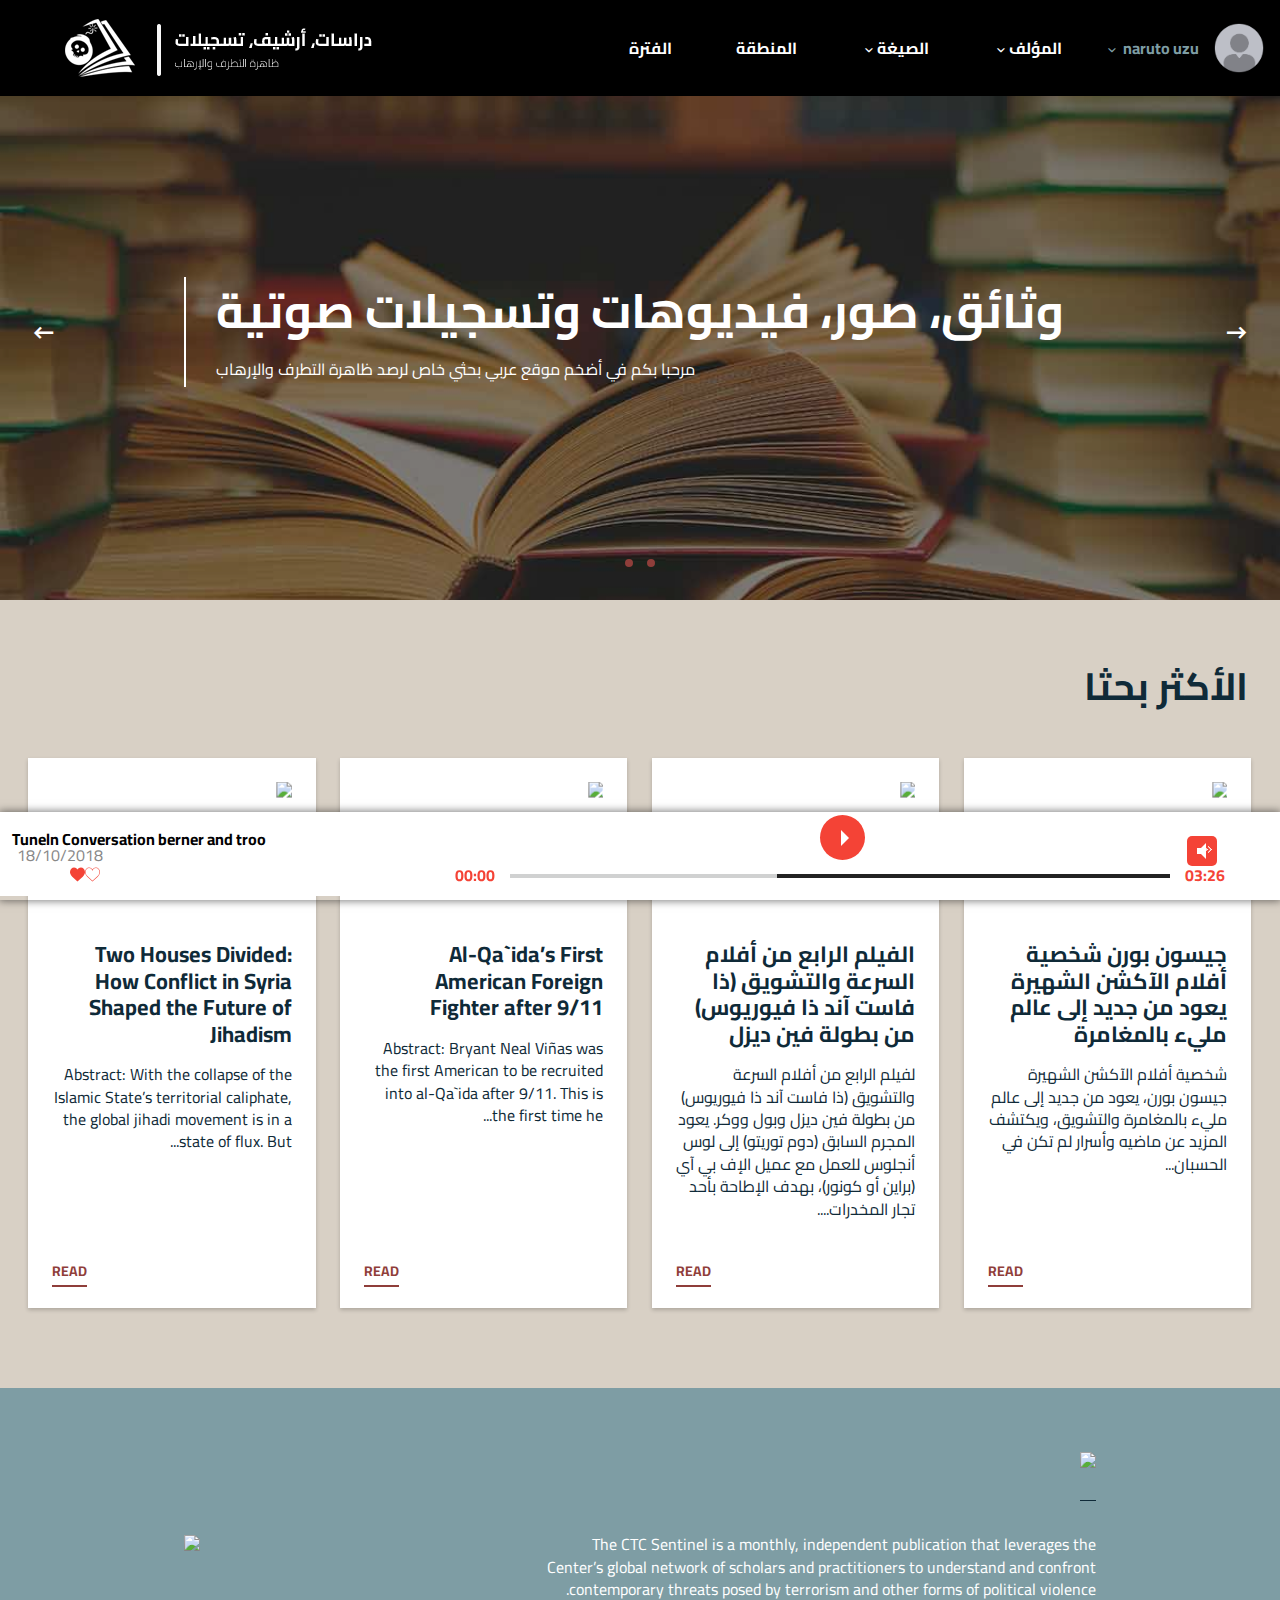
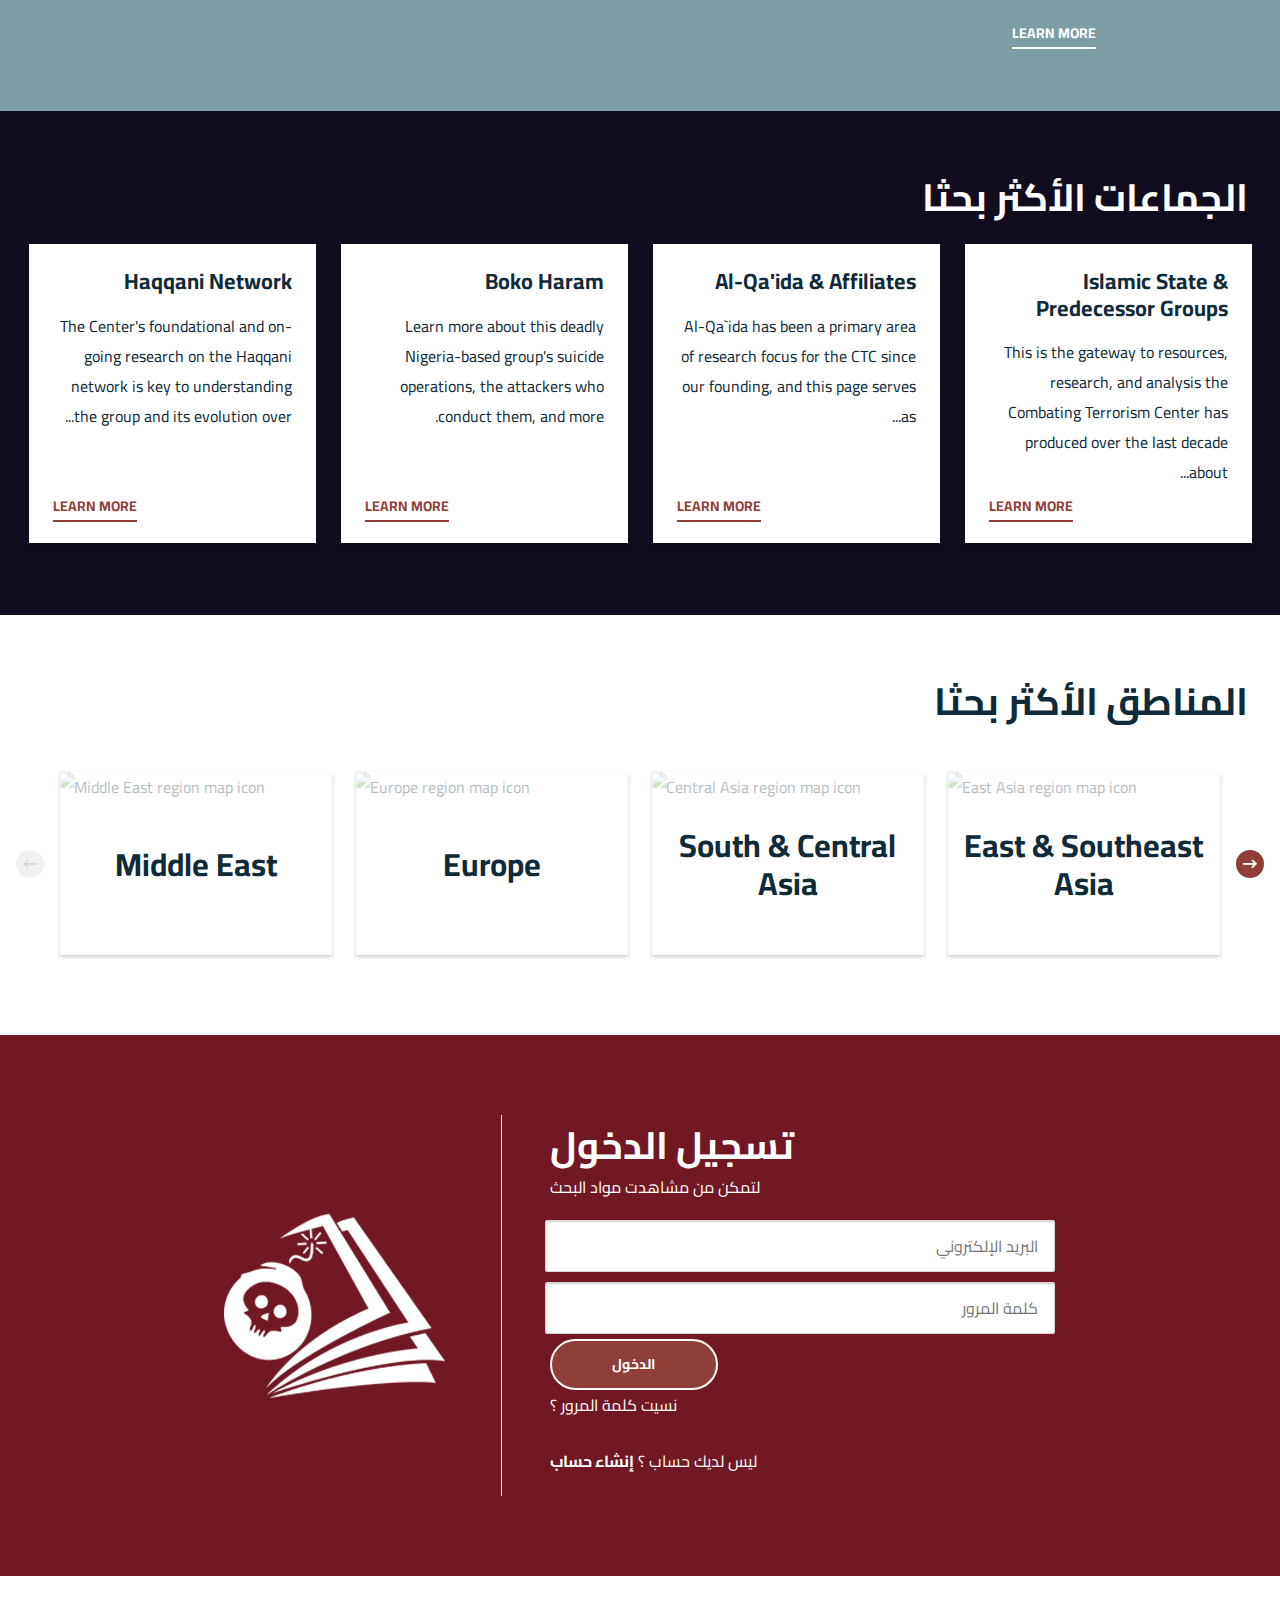
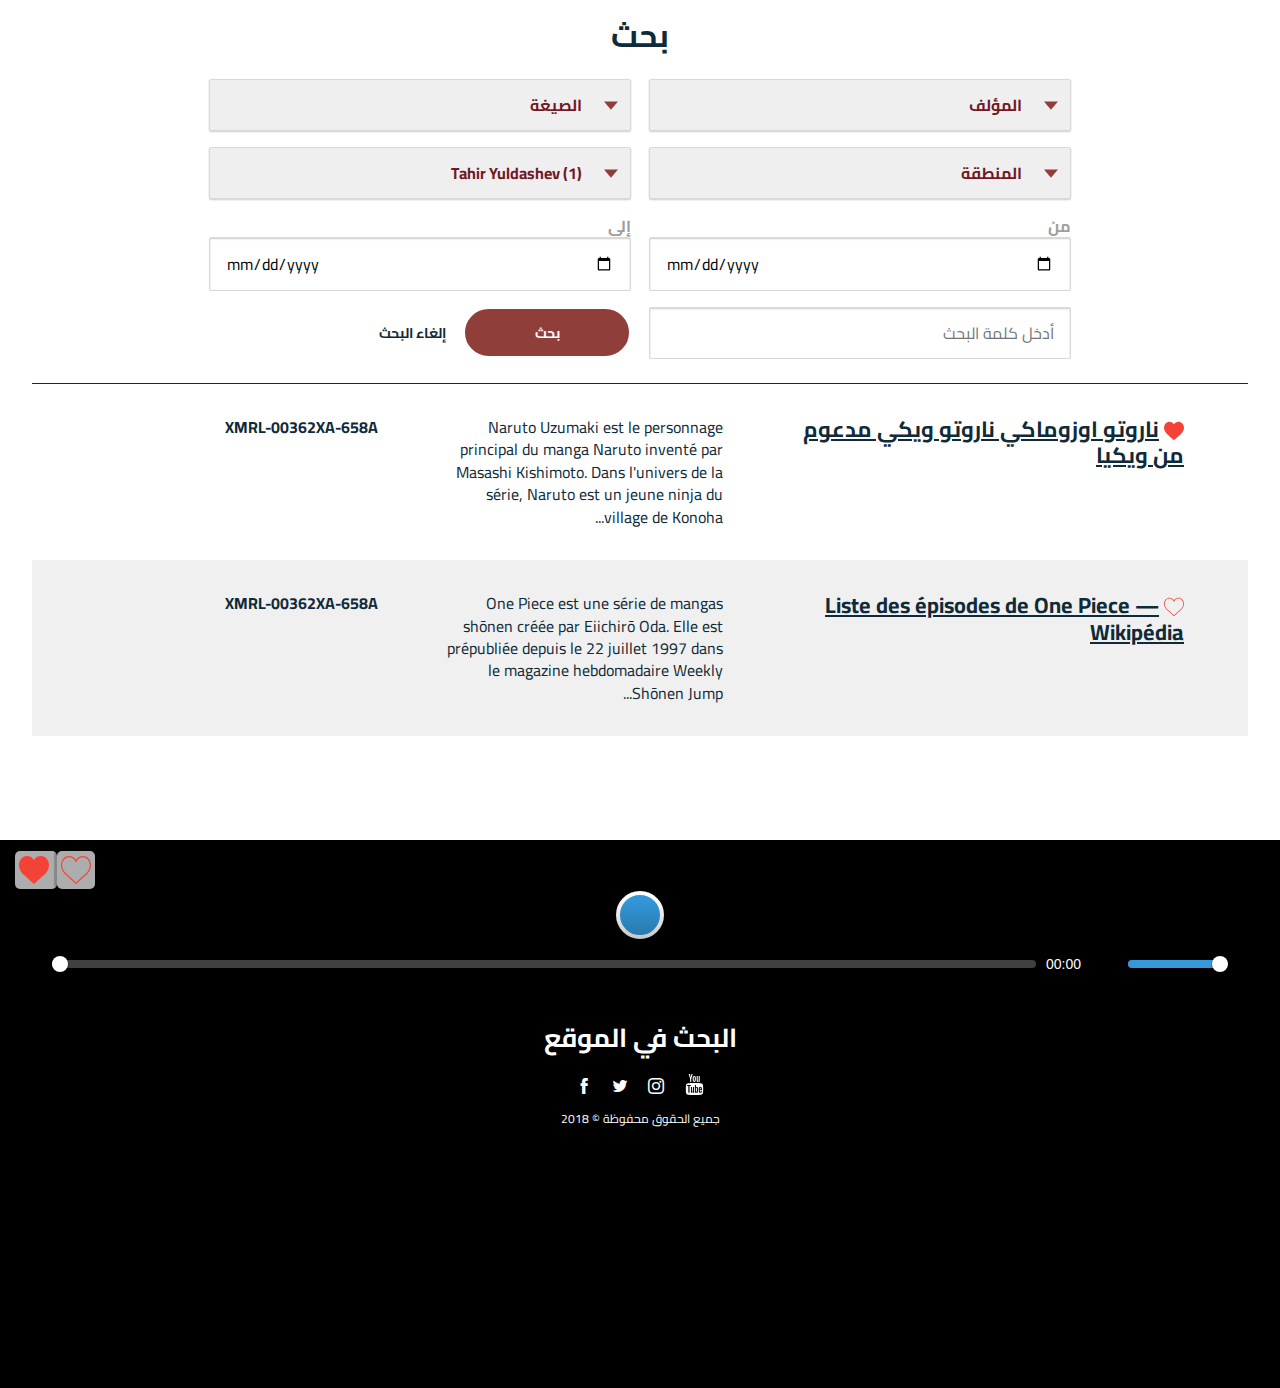
==== index.html @ 811f624d "initialize" ====
<!doctype html>
<html lang="en-US" prefix="og: http://ogp.me/ns#" class="frontend ">

<head>
    <meta charset="utf-8">
    <meta http-equiv="x-ua-compatible" content="ie=edge">
    <meta name="viewport" content="width=device-width, initial-scale=1, shrink-to-fit=no">
    <link rel="apple-touch-icon" sizes="180x180" href="/favicon-180.png">
    <noscript>
        <style>
            .archive__section__article,
            .bucket,
            .homeslider__message,
            .homeslider__title,
            img {
                opacity: 1!important;
                transform: translate(0, 0)!important
            }

            .homeslider__wrap::before {
                bottom: 0!important
            }

            .homeslider .slide img,
            .imgbackground img {
                transform: translate(-50%, -50%)!important
            }

            .arrow-nav,
            .bubble-nav,
            .carousel__bubblenav,
            .carousel__nav {
                display: none
            }

            .carousel {
                flex-wrap: wrap!important
            }

            .introcontent.hashero .introcontent__wrap {
                transform: translate(-50%, -50%)
            }

            .introcontent.hashero .introcontent__content {
                opacity: 1;
                transform: translateY(0)
            }

            @media screen and (min-width:65rem) {
                .introcontent.hashero .introcontent__wrap {
                    transform: translate(0, -50%)
                }
            }

            @media screen and (min-width:80rem) {
                .introcontent.hashero .introcontent__wrap {
                    transform: translate(-50%, -50%)
                }
            }
        </style>
    </noscript>
    <style>
        body {
            padding: 0;
            margin: 0
        }

        .p-loading {
            margin: 0;
            position: fixed;
            height: 100%;
            width: 100%;
            background: #011A24;
            z-index: 99999;
            display: flex;
            align-items: center;
            justify-content: center;
            top: 0;
            left: 0
        }

        .spinner {
            width: 70px;
            text-align: center
        }

        .spinner>div {
            width: 18px;
            height: 18px;
            background-color: #9A9A9A;
            border-radius: 100%;
            display: inline-block;
            -webkit-animation: sk-bouncedelay 1.4s infinite ease-in-out both;
            animation: sk-bouncedelay 1.4s infinite ease-in-out both
        }

        .spinner .bounce1 {
            -webkit-animation-delay: -.32s;
            animation-delay: -.32s
        }

        .spinner .bounce2 {
            -webkit-animation-delay: -.16s;
            animation-delay: -.16s
        }

        @-webkit-keyframes sk-bouncedelay {
            0%,
            100%,
            80% {
                -webkit-transform: scale(0)
            }
            40% {
                -webkit-transform: scale(1)
            }
        }

        @keyframes sk-bouncedelay {
            0%,
            100%,
            80% {
                -webkit-transform: scale(0);
                transform: scale(0)
            }
            40% {
                -webkit-transform: scale(1);
                transform: scale(1)
            }
        }
    </style>
    <title>Template </title>
    <link href="https://fonts.googleapis.com/css?family=Cairo" rel="stylesheet">
    <link rel="preload" href="assets/css/main.css" as="style" onload="this.rel='stylesheet'">
    <noscript>
        <link rel="stylesheet" href="assets/css/main.css">
    </noscript>

    <link rel="preload" href="assets/css/plyr.css" as="style" onload="this.rel='stylesheet'">
    <noscript>
        <link rel="stylesheet" href="assets/css/plyr.css">
    </noscript>



    <script>
        /*loadCss*/
        !function (w) { "use strict"; var loadCSS = function (href, before, media) { function ready(cb) { return doc.body ? cb() : void setTimeout(function () { ready(cb) }) } function loadCB() { ss.addEventListener && ss.removeEventListener("load", loadCB), ss.media = media || "all" } var ref, doc = w.document, ss = doc.createElement("link"); if (before) ref = before; else { var refs = (doc.body || doc.getElementsByTagName("head")[0]).childNodes; ref = refs[refs.length - 1] } var sheets = doc.styleSheets; ss.rel = "stylesheet", ss.href = href, ss.media = "only x", ready(function () { ref.parentNode.insertBefore(ss, before ? ref : ref.nextSibling) }); var onloadcssdefined = function (cb) { for (var resolvedHref = ss.href, i = sheets.length; i--;)if (sheets[i].href === resolvedHref) return cb(); setTimeout(function () { onloadcssdefined(cb) }) }; return ss.addEventListener && ss.addEventListener("load", loadCB), ss.onloadcssdefined = onloadcssdefined, onloadcssdefined(loadCB), ss }; "undefined" != typeof exports ? exports.loadCSS = loadCSS : w.loadCSS = loadCSS }("undefined" != typeof global ? global : this);

        /*link[rel=preload] polyfill*/
        !function (w) { if (w.loadCSS) { var rp = loadCSS.relpreload = {}; if (rp.support = function () { try { return w.document.createElement("link").relList.supports("preload") } catch (e) { return !1 } }, rp.poly = function () { for (var links = w.document.getElementsByTagName("link"), i = 0; i < links.length; i++) { var link = links[i]; "preload" === link.rel && "style" === link.getAttribute("as") && (w.loadCSS(link.href, link), link.rel = null) } }, !rp.support()) { rp.poly(); var run = w.setInterval(rp.poly, 300); w.addEventListener && w.addEventListener("load", function () { w.clearInterval(run) }), w.attachEvent && w.attachEvent("onload", function () { w.clearInterval(run) }) } } }(this);
    </script>

    <style type="text/css">
        .broken_link,
        a.broken_link {
            text-decoration: line-through;
        }
    </style>

</head>

<body class="home page">

    <div class="p-loading">
        <div class="spinner">
            <div class="bounce1"></div>
            <div class="bounce2"></div>
            <div class="bounce3"></div>
        </div>
    </div>

    <header class="siteheader ">
        <a class="brand" href="#">
            <img src="assets/image/logo-top.png" alt="Combating Terrorism Center Logo" title="Combating Terrorism Center Logo">
        </a>
        <!-- start: user info mobile -->
        <div class="mobile">
            <div class=" _rtl user-info showmobile">
                <img id="avatar-user" src="assets/image/avatar.png" alt="">
                <span class="name">
                    <span class="icon icon-chevron-small-down"></span>
                    <span>naruto uzu</span>
                </span>
                <ul>
                    <li>تعديل البيانا الشخصية</li>
                    <li>...</li>
                    <li>...</li>
                    <li>الخروج</li>
                </ul>
            </div>
        </div>
        <!-- End: user info mobile -->

        <!-- start: Navbar -->
        <nav class="navprimary">
            <div class="navwrap" aria-hidden="false">
                <h6 class="showmobile navheading" data-title="القائمة الرئيسية">القائمة الرئيسية</h6>
                <div class="nav__outer scrollable">
                    <ul id="menu-primary" class="nav">

                        <li class="menu-item menu-time">
                            <a href="#">الفترة</a>
                            <span class="icon"></span>
                        </li>

                        <li class="menu-item menu-item-has-children menu-zone">
                            <a href="#">المنطقة

                            </a>
                        </li>

                        <li id="menu-sigha" class="menu-item menu-item-has-children menu-education">
                            <a href="#">
                                <span class="icon icon-chevron-small-down"></span>الصیغة </a>

                            <ul class="sub-menu list-formula">
                                <li data-index-target="1" class="menu-item menu-item-has-children menu-cadet-education">
                                    <a href="#">مسموع</a>
                                </li>
                                <li data-index-target="2" class="menu-item menu-item-has-children menu-downing-scholars-program">
                                    <a href="#">مقروء</a>
                                </li>
                                <li data-index-target="3" class="menu-item menu-practitioner-education">
                                    <a href="#">مرئي</a>
                                </li>
                            </ul>
                        </li>



                        <li id="menu-author" class="inactive menu-item menu-item-has-children menu-research">
                            <a href="#">
                                <span class="icon icon-chevron-small-down"></span>المؤلف </a>

                            <ul class="sub-menu list-authors">
                                <li data-index-target="1" class="inactive menu-item menu-item-has-children menu-data-primary-sources">
                                    <a href="#">جماعي</a>
                                </li>

                                <li data-index-target="2" class="inactive menu-item menu-item-has-children menu-regions">
                                    <a href="#">فردي</a>
                                </li>

                            </ul>
                        </li>

                        <li class="inactive menu-item menu-item-has-children menu-research2 showmobile">
                            <a href="#">الصيغة
                                <span class="icon"></span>
                            </a>

                            <ul class="sub-menu">
                                <li class="inactive menu-item menu-item-has-children menu-data-primary-sources">
                                    <a href="#">مسموع</a>
                                </li>

                                <li class="inactive menu-item menu-item-has-children menu-regions">
                                    <a href="#">مقروء</a>
                                </li>

                                <li class="inactive menu-item menu-item-has-children menu-regions">
                                    <a href="#">مرئي</a>
                                </li>

                            </ul>
                        </li>
                        <!-- Start: When user not connected -->
                        <!-- <li data-id-target="#box-login" id="menu-login" class="menu-item menu-item-has-children menu-about">
                            <a href="#" >الدخول</a>
                        </li>

                        <li data-id-target="#box-register" id="menu-register" class="menu-item menu-item-has-children menu-about">
                            <a href="#" >إنشاء حساب</a>
                        </li> -->
                        <!-- End: When user not connected -->

                        <!--  Start: When user connected -->
                        <li class="menu-item menu-item-has-children _rtl user-info">
                            <img id="avatar-user" src="assets/image/avatar.png" alt="">
                            <span class="name">
                                <span class="icon icon-chevron-small-down"></span>
                                <span>naruto uzu</span>
                            </span>
                            <ul>
                                <li>تعديل البيانا الشخصية</li>
                                <li>...</li>
                                <li>...</li>
                                <li>الخروج</li>
                            </ul>
                        </li>
                        <!--  End: When user connected -->
                    </ul>
                </div>
            </div>
            <div class="quicknav">
                <ul>
                    <li>
                        <a href="#" class="quicknavlink__research">
                            <span class="icon icon-chevron-small-down"></span>
                            المؤلف
                        </a>
                    </li>
                    <li>
                        <a href='#' class="quicknavlink__research2">
                            <span class="icon icon-chevron-small-down"></span>
                            الصيغة
                        </a>
                    </li>
                    <li class="menu-zone">
                        <a href='#'>المنطقة</a>
                    </li>
                </ul>
                <div class="navmobileheader">
                    <a href="#">
                        <span class="icon icon-arrow-left"></span>
                        <span class="navmobileheader__title" data-title="غلق">غلق</span>
                    </a>
                </div>
                <a class="navmobile" href="#">
                    <span class="navicon">
                        <span></span>
                    </span>
                </a>
            </div>
        </nav>
        <!-- End Navbar -->
    </header>
    <div id="page">
        <main class="main" role="document">
            <!-- start: Slider -->
            <div class="homeslider">
                <div id="slider" class="home">
                    <div id="home_slider" class=" loading">
                        <!-- .slider-image -->
                        <div class="item-0 slide">
                            <img src="assets/image/slider-1.jpg" alt="title" />
                        </div>
                        <!-- .slider-image -->
                        <div class="item-1 slide">
                            <img src="assets/image/slider-2.jpg" alt="title" />
                        </div>
                        <!-- .slider-image -->
                        <div class="bubble-nav">
                            <div class="item-0 bubble"></div>
                            <!-- .slide.nav -->
                            <div class="item-1 bubble"></div>
                            <!-- .slide.nav -->
                        </div>
                        <!-- .bubble-nav -->
                        <div class="arrow-nav">
                            <button class="nav-left icon icon-arrow-left"></button>
                            <button class="nav-right icon icon-arrow-right"></button>
                        </div>
                        <!-- .slider-nav -->
                    </div>
                    <!-- #slider -->
                </div>
                <div class="homeslider__content">
                    <div class="homeslider__wrap">
                        <h1 class="homeslider__title xlarge">وثائق، صور، فيديوهات وتسجيلات صوتية</h1>

                        <div class="homeslider__message introcopy">
                            <p>مرحبا بكم في أضخم موقع عربي بحثي خاص لرصد ظاهرة التطرف والإرهاب</p>

                        </div>
                    </div>
                </div>
            </div>
            <!-- End: Slider -->
            <div id="more-seachable" class="featuredstack section">
                <div class="container fullwidth">
                    <h2 class="carousel__title _rtl">الأكثر بحثا</h2>
                </div>
                <div class="carouselwrap ">

                    <!-- Start: carousel Of items -->
                    <div class="carousel__track">
                        <div class="carousel " data-screen-view="4" data-tablet-view="2" data-mobile-view="1" data-position="">
                            <!-- start: fetch Data from Database  -->
                            <!-- <element> -->
                            <!-- End: Fetch DT -->

                            <!-- Exemple 1 -->
                            <div class="carousel__bucket bucket _rtl">
                                <div class="bucket__image imgbackground">
                                    <a href="https://ctc.usma.edu/two-houses-divided-conflict-syria-shaped-future-jihadism/" title="Read Two Houses Divided: How Conflict in Syria Shaped the Future of Jihadism">
                                        <img src="https://ctc.usma.edu/app/uploads/2018/10/CTC-SENTINEL-102018_cover-232x300.jpg">
                                    </a>
                                </div>
                                <div class="bucket__content">
                                    <h5 class="carousel__bucket__title">
                                        <a href="https://ctc.usma.edu/two-houses-divided-conflict-syria-shaped-future-jihadism/">Two Houses Divided: How Conflict in Syria Shaped the Future of Jihadism</a>
                                    </h5>
                                    <p class="bucket__excerpt">
                                        Abstract: With the collapse of the Islamic State’s territorial caliphate, the global jihadi movement is in a state of flux.
                                        But...
                                    </p>
                                    <a href="https://ctc.usma.edu/two-houses-divided-conflict-syria-shaped-future-jihadism/" title="Read Two Houses Divided: How Conflict in Syria Shaped the Future of Jihadism"
                                        class="bucket__callout callout">Read</a>
                                </div>
                            </div>
                            <!-- Exemple 2 -->
                            <div class="carousel__bucket bucket _rtl">
                                <div class="bucket__image imgbackground">
                                    <a href="https://ctc.usma.edu/al-qaidas-first-american-foreign-fighter-9-11/" title="Read Al-Qa`ida’s First American Foreign Fighter after 9/11">
                                        <img src="https://ctc.usma.edu/app/uploads/2018/09/CTC-SENTINEL-092018_cover-232x300.jpg">
                                    </a>
                                </div>
                                <div class="bucket__content">
                                    <h5 class="carousel__bucket__title">
                                        <a href="https://ctc.usma.edu/al-qaidas-first-american-foreign-fighter-9-11/">Al-Qa`ida’s First American Foreign Fighter after 9/11</a>
                                    </h5>
                                    <p class="bucket__excerpt">
                                        Abstract: Bryant Neal Viñas was the first American to be recruited into al-Qa`ida after 9/11. This is the first time he...
                                    </p>
                                    <a href="https://ctc.usma.edu/al-qaidas-first-american-foreign-fighter-9-11/" title="Read Al-Qa`ida’s First American Foreign Fighter after 9/11"
                                        class="bucket__callout callout">Read</a>
                                </div>
                            </div>
                            <!-- Exemple 3 -->
                            <div class="carousel__bucket bucket _rtl">
                                <div class="bucket__image imgbackground">
                                    <a href="https://ctc.usma.edu/pulling-back-the-curtain-an-inside-look-at-the-islamic-states-media-organization/" title="Read الفيلم الرابع من أفلام السرعة والتشويق (ذا فاست آند ذا فيوريوس) من بطولة فين ديزل">
                                        <img src="https://ctc.usma.edu/app/uploads/2018/08/Advice-for-Media-Mujahid-highlight-image-300x215.jpg">
                                    </a>
                                </div>
                                <div class="bucket__content">
                                    <h5 class="carousel__bucket__title">
                                        <a href="https://ctc.usma.edu/pulling-back-the-curtain-an-inside-look-at-the-islamic-states-media-organization/">الفيلم الرابع من أفلام السرعة والتشويق (ذا فاست آند ذا فيوريوس) من بطولة فين ديزل</a>
                                    </h5>
                                    <p class="bucket__excerpt">
                                        لفيلم الرابع من أفلام السرعة والتشويق (ذا فاست آند ذا فيوريوس) من بطولة فين ديزل وبول ووكر. يعود المجرم السابق (دوم توريتو)
                                        إلى لوس أنجلوس للعمل مع عميل الإف بي آي (براين أو كونور)، بهدف الإطاحة بأحد تجار
                                        المخدرات....
                                    </p>
                                    <a href="https://ctc.usma.edu/pulling-back-the-curtain-an-inside-look-at-the-islamic-states-media-organization/" title="Read الفيلم الرابع من أفلام السرعة والتشويق (ذا فاست آند ذا فيوريوس) من بطولة فين ديزل"
                                        class="bucket__callout callout">Read</a>
                                </div>
                            </div>
                            <!-- Exemple 4 -->
                            <div class="carousel__bucket bucket _rtl">
                                <div class="bucket__image imgbackground">
                                    <a href="https://ctc.usma.edu/june-2018-cologne-ricin-plot-new-threshold-jihadi-bio-terror/" title=" جيسون بورن">
                                        <img src="https://ctc.usma.edu/app/uploads/2018/08/CTC-SENTINEL-082018_cover-232x300.jpg">
                                    </a>
                                </div>
                                <div class="bucket__content">
                                    <h5 class="carousel__bucket__title">
                                        <a href="https://ctc.usma.edu/june-2018-cologne-ricin-plot-new-threshold-jihadi-bio-terror/">جيسون بورن شخصية أفلام الآكشن الشهيرة يعود من جديد إلى عالم مليء بالمغامرة</a>
                                    </h5>
                                    <p class="bucket__excerpt">
                                        شخصية أفلام الآكشن الشهيرة جيسون بورن، يعود من جديد إلى عالم مليء بالمغامرة والتشويق، ويكتشف المزيد عن ماضيه وأسرار لم تكن
                                        في الحسبان...
                                    </p>
                                    <a href="https://ctc.usma.edu/june-2018-cologne-ricin-plot-new-threshold-jihadi-bio-terror/" title=" جيسون بورن" class="bucket__callout callout">Read</a>
                                </div>
                            </div>
                        </div>
                    </div>
                    <!-- End: carousel Of items -->

                    <!-- Start: button navigation (left right) -->
                    <div class="carousel__nav">
                        <button class="nav left icon icon-arrow-left"></button>
                        <button class="nav right icon icon-arrow-right"></button>
                    </div>
                    <div class="carousel__bubblenav">
                        <div class='item-1 carousel__bubble active'></div>
                        <div class='item-2 carousel__bubble'></div>
                        <div class='item-3 carousel__bubble'></div>
                        <div class='item-4 carousel__bubble'></div>
                    </div>
                    <!-- End: button navigation (left right) -->
                </div>
            </div>

            <div class="homesheet section">
                <div class="container flex">
                    <div class="homesheet__wrap">
                        <div class="homesheet__image">
                            <a href="https://ctc.usma.edu/ctc-sentinel/">
                                <img src="https://ctc.usma.edu/app/uploads/2018/10/CTC-SENTINEL-102018_cover-232x300.jpg">
                            </a>
                        </div>

                        <div class="homesheet__content _rtl">

                            <img class="homesheet__logo" src="https://ctc.usma.edu/app/themes/ctc/dist/images/ctc-sentinel-logo_7f9a17b8.svg">

                            <div class="homesheet__message">
                                <p>The CTC Sentinel is a monthly, independent publication that leverages the Center’s global
                                    network of scholars and practitioners to understand and confront contemporary threats
                                    posed by terrorism and other forms of political violence.</p>

                            </div>


                            <a class="callout" href="https://ctc.usma.edu/ctc-sentinel/">Learn More</a>
                        </div>
                    </div>
                </div>
            </div>

            <!-- Start: Most Searched Groups -->
            <div class="groupsstack section">
                <div class="container fullwidth">
                    <h2 class="groupsstack__title _rtl">الجماعات الأكثر بحثا</h2>
                </div>
                <div class="groupsstack__wrap stack__wrap _rtl">
                    <div class="groupbucket bucket">
                        <div class="groupbucket__content">
                            <h5 class="groupbucket__title">
                                <a href="/terrorist-groups/islamic-state-predecessor-groups/">Islamic State &amp; Predecessor Groups</a>
                            </h5>
                            <div class="groupbucket__message">
                                This is the gateway to resources, research, and analysis the Combating Terrorism Center has produced over the last decade
                                about...
                            </div>
                            <a href="/terrorist-groups/islamic-state-predecessor-groups/" class="callout bucket__callout carousel__bucket__callout groupbucket__callout"
                                href="">Learn More</a>
                        </div>
                    </div>
                    <div class="groupbucket bucket">
                        <div class="groupbucket__content">
                            <h5 class="groupbucket__title">
                                <a href="/terrorist-groups/al-qaida-affiliates/">Al-Qa&#039;ida &amp; Affiliates</a>
                            </h5>
                            <div class="groupbucket__message">
                                Al-Qa`ida has been a primary area of research focus for the CTC since our founding, and this page serves as...
                            </div>
                            <a href="/terrorist-groups/al-qaida-affiliates/" class="callout bucket__callout carousel__bucket__callout groupbucket__callout"
                                href="">Learn More</a>
                        </div>
                    </div>
                    <div class="groupbucket bucket">
                        <div class="groupbucket__content">
                            <h5 class="groupbucket__title">
                                <a href="/terrorist-groups/boko-haram/">Boko Haram</a>
                            </h5>
                            <div class="groupbucket__message">
                                Learn more about this deadly Nigeria-based group&#039;s suicide operations, the attackers who conduct them, and more.
                            </div>
                            <a href="/terrorist-groups/boko-haram/" class="callout bucket__callout carousel__bucket__callout groupbucket__callout" href="">Learn More</a>
                        </div>
                    </div>
                    <div class="groupbucket bucket">
                        <div class="groupbucket__content">
                            <h5 class="groupbucket__title">
                                <a href="/terrorist-groups/haqqani-network/">Haqqani Network</a>
                            </h5>
                            <div class="groupbucket__message">
                                The Center&#039;s foundational and on-going research on the Haqqani network is key to understanding the group and its evolution
                                over...
                            </div>
                            <a href="/terrorist-groups/haqqani-network/" class="callout bucket__callout carousel__bucket__callout groupbucket__callout"
                                href="">Learn More</a>
                        </div>
                    </div>
                </div>
            </div>
            <!-- End: Most Searched Groups -->

            <!-- Start: Most searched areas -->
            <div class="regionstack section">
                <div class="container fullwidth">
                    <h2 class="carousel__title _rtl">المناطق الأكثر بحثا</h2>
                </div>
                <div class="carouselwrap">
                    <div class="carousel__nav">
                        <button class="nav left icon icon-arrow-left"></button>
                        <button class="nav right icon icon-arrow-right"></button>
                    </div>

                    <!-- fetch items from database -->
                    <div class="carousel__track">
                        <div class="carousel" data-screen-view="4" data-tablet-view="2" data-mobile-view="1" data-position="">
                            <!-- start: exemple of items -->
                            <a class="carousel__bucket bucket middle-east imgbackground" href="https://ctc.usma.edu/regions/middle-east">
                                <img src="https://ctc.usma.edu//app/uploads/2017/11/ctc-home-regions-middle-east-300x200.jpg" alt="Middle East region map icon">
                                <h3 class="regiontitle">Middle East</h3>
                            </a>
                            <a class="carousel__bucket bucket europe imgbackground" href="https://ctc.usma.edu/regions/europe">
                                <img src="https://ctc.usma.edu//app/uploads/2017/11/ctc-home-regions-europe-300x200.jpg" alt="Europe region map icon">
                                <h3 class="regiontitle">Europe</h3>
                            </a>
                            <a class="carousel__bucket bucket south-central-asia imgbackground" href="https://ctc.usma.edu/regions/south-central-asia">
                                <img src="https://ctc.usma.edu//app/uploads/2017/11/ctc-home-regions-central-asia-300x200.jpg" alt="Central Asia region map icon">
                                <h3 class="regiontitle">South &amp; Central Asia</h3>
                            </a>
                            <a class="carousel__bucket bucket east-southeast-asia imgbackground" href="https://ctc.usma.edu/regions/east-southeast-asia">
                                <img src="https://ctc.usma.edu//app/uploads/2017/11/ctc-home-regions-east-asia-300x200.jpg" alt="East Asia region map icon">
                                <h3 class="regiontitle">East &amp; Southeast Asia</h3>
                            </a>
                            <a class="carousel__bucket bucket americas imgbackground" href="https://ctc.usma.edu/regions/americas">
                                <img src="https://ctc.usma.edu//app/uploads/2017/11/ctc-home-regions-americas-300x200.jpg" alt="Americas region map icon">
                                <h3 class="regiontitle">Americas</h3>
                            </a>
                            <a class="carousel__bucket bucket africa imgbackground" href="https://ctc.usma.edu/regions/africa">
                                <img src="https://ctc.usma.edu//app/uploads/2017/11/ctc-home-regions-africa-300x200.jpg" alt="Africa region map icon">
                                <h3 class="regiontitle">Africa</h3>
                            </a>
                            <!-- end: exemple of items -->
                        </div>
                    </div>
                    <div class="carousel__bubblenav">
                        <div class='item-1 carousel__bubble active'></div>
                        <div class='item-2 carousel__bubble'></div>
                        <div class='item-3 carousel__bubble'></div>
                        <div class='item-4 carousel__bubble'></div>
                        <div class='item-5 carousel__bubble'></div>
                        <div class='item-6 carousel__bubble'></div>
                    </div>
                </div>
            </div>
            <!-- End: Most searched areas -->
        </main>
    </div>

    <!-- Start: Section(Register/login/Password) -->
    <div id="register-sec" class="kicker">
        <div class="kicker__wrap">
            <div class="kicker__logo">
                <img src="assets/image/logo.png">
            </div>
            <!-- Start : Form login -->
            <div id="box-login" class="kicker__content text-center form-x">
                <h2 class="kicker__title">تسجيل الدخول</h2>
                <div class="kicker_message">
                    <p>لتمكن من مشاهدت مواد البحث</p>
                    <form name="" action="page" method="POST" class="login _rtl ">
                        <input class="m-5" name="email" type="email" placeholder="البريد الإلكتروني">
                        <input class="m-5" name="password" type="password" placeholder="كلمة المرور">
                        <input type="submit" value="الدخول">
                    </form>
                    <a class="forgot-pwd change-form pointer" data-id-target="#box-send-email">نسيت كلمة المرور ؟</a>
                </div>
                <br>
                <p href="" class="new-compte change-form" data-id-target="#box-register">ليس لديك حساب ؟
                    <b>إنشاء حساب</b>
                </p>
            </div>
            <!-- End : Form login -->

            <!-- Form register -->
            <div id="box-register" class="kicker__content text-center form-x">
                <h2 class="kicker__title">إنشاء حساب</h2>
                <div class="kicker_message">
                    <p>المرجو إدخال جميع المعلومات بشكل صحيح</p>
                    <form name="" action="page" method="POST" class="login _rtl harmonydocuments__filters linklist__dropdown upperspace">
                        <input class="m-5" name="fullName" type="text" placeholder="الإسم الكامل">
                        <input class="m-5" name="email" type="email" placeholder="البريد الإلكتروني">
                        <select name="subscriber">
                            <option disabled="" selected="" value="">مدة الإشتراك</option>
                            <option value="mar">شهر</option>
                            <option value="it">ثلاثة أشهر</option>
                            <option value="fr">ستة أشهر</option>
                            <option value="esp">سنة</option>
                        </select>
                        <select name="countries">
                            <option disabled="" selected="" value="">الدولة</option>
                            <option value="mar">المغرب</option>
                            <option value="it">إيطاليا</option>
                            <option value="fr">فرنسا</option>
                            <option value="esp">إسبانيا</option>
                            <option value="...">...</option>
                        </select>
                        <input class="m-5" name="adress" type="text" placeholder="العنوان" style="flex: 100%;">
                        <input class="m-5" name="city" type="text" placeholder="المدينة">
                        <input class="m-5" name="phone" type="number" placeholder="رقم الهاتف">
                        <input class="m-5" name="password" type="password" placeholder="كلمة المرور">
                        <input class="m-5" name="password" type="password" placeholder="تأكيد كلمة المرور">
                        <div style="flex: 100%;">
                            <img id="img-user" class="img-circle" src="assets/image/avatar.png" alt="">
                            <p class="pointer upload-btn"> 🠉 رفع الصورة الشخصية </p>
                            <input id="inputFile" type="file" name="img-user" style="display: none">
                        </div>
                        <input type="submit" value="الدخول">
                    </form>
                </div>
                <p href="" class="new-compte change-form" data-id-target="#box-login">لديك حساب ؟
                    <b>تسجيل الدخول</b>
                </p>
            </div>
            <!-- End Form register -->

            <!-- Form send email -->
            <div id="box-send-email" class="kicker__content text-center form-x">
                <h2 class="kicker__title">نسيت كلمة المرور</h2>
                <div class="kicker_message">
                    <p>الرجاء إدخال عنوان البريد الإلكتروني، سنرسل لك رابطًا لإنشاء كلمة مرور جديدة</p>
                    <form action="page" method="POST" class="login _rtl ">
                        <input class="m-5" name="email" type="email" placeholder="البريد الإلكتروني">
                        <input type="submit" value="إرسال">
                    </form>
                </div>
                <br>
                <p href="" class="new-compte change-form" data-id-target="#box-register">ليس لديك حساب ؟
                    <b>إنشاء حساب</b>
                </p>
            </div>
            <!-- End send email-->
        </div>
    </div>
    <!-- End: Section(Register/login/Password) -->

    <!-- Start: Section(Search) -->
    <div id="search-sec" class="skinny">
        <div class="_rtl">
            <h3 class="harmonydocuments__title">بحث</h3>
            <form action="page" class="harmonydocuments__filters linklist__dropdown upperspace">
                <p>
                    <select name="author" id="dropDown-authors">
                        <option disabled="" selected="" value="">المؤلف</option>
                        <option value="">جماعي</option>
                        <option value="">فردي</option>
                    </select>
                </p>
                <p>
                    <select name="formula" id="dropDown-formula">
                        <option disabled="" selected="" value="">الصيغة</option>
                        <option value="al-qaida-in-the-arabian-peninsula">مسموع</option>
                        <option value="aq-and-other-sunni-jihadist-groups-in-iraq">مقروء</option>
                        <option value="aq-core-senior-leaders-key-advisors-trainers">مرئي</option>
                    </select>
                </p>
                <p>
                    <select name="zone" id="dropDown-zone">
                        <option disabled="" selected="" value="">المنطقة</option>
                        <option value="advice-or-criticism">Advice or Criticism (73)</option>
                        <option value="al-qaidas-and-other-groups-goals">Al-Qa`ida's and Other Group's Goals (9)</option>
                        <option value="condolences-letters">Condolences letters (1)</option>
                        <option value="detailed-information-about-historical-battle">Detailed Information About Historical Battle (1)</option>
                        <option value="foreign-fighters">Foreign Fighters (293)</option>
                    </select>
                </p>
                <p>
                    <select name="harmony-author">
                        <option value="tahir-yuldashev">Tahir Yuldashev (1)</option>
                        <option value="the-army-of-islam">The Army of Islam (1)</option>
                        <option value="the-eritrean-islamic-jihad-movement">The Eritrean Islamic Jihad Movement (1)</option>
                        <option value="yusuf-duali">Yusuf Du`ali (1)</option>
                    </select>
                </p>
                <p>
                    <span class="sous-title">من</span>
                    <input type="date" class="">
                </p>
                <p>
                    <span class="sous-title">إلى</span>
                    <input type="date" class="">
                </p>
                <p>
                    <input type="text" name="s" placeholder="أدخل كلمة البحث" value="">
                </p>

                <p>
                    <input type="submit" value="بحث">
                    <a href="#" class="formreset upperspace">إلغاء البحث</a>
                </p>
            </form>
        </div>
        <!-- Start: Exemple of Seached Items -->
        <div class="harmonydocuments__table container fullwidth" style="margin-top: 16px;">
            <header class="harmonydocuments__table__header upperspace">
                <p class="harmonydocuments__item__title">Title</p>
                <p class="harmonydocuments__item__description">Description</p>
                <p class="harmonydocuments__item__refnumber">Reference Number</p>
            </header>

            <!-- Fetch Data from Database -->
            <ul class="harmonydocuments__table__contents _rtl">
                <!-- Exmple 1 -->
                <li class="harmonydocuments__item">
                    <h5 class="harmonydocuments__item__title">
                        <span class="favoris">
                            <!-- When is in favoris -->
                            <i>
                                <img width="20" src="assets/image/like.svg" alt="">
                            </i>
                            <!-- when not -->
                            <!-- <i>
                                <img width="20" src="assets/image/no-like.svg" alt="">
                            </i> -->
                        </span>
                        <a href="/harmony-program/letter-from-abu-hamza-to-ansar-al-sunnah-highlighting-divisions-original-language-2/">ناروتو اوزوماكي ناروتو ويكي مدعوم من ويكيا</a>
                    </h5>
                    <p class="harmonydocuments__item__description">Naruto Uzumaki est le personnage principal du manga Naruto inventé par Masashi Kishimoto. Dans l'univers
                        de la série, Naruto est un jeune ninja du village de Konoha...</p>
                    <p class="harmonydocuments__item__refnumber upperspace">
                        XMRL-00362Xa-658A
                    </p>
                </li>

                <!-- Exemple 2 -->
                <li class="harmonydocuments__item">
                    <h5 class="harmonydocuments__item__title">
                        <!-- When is in favoris -->
                        <span class="favoris">
                            <!-- <i>
                                <img width="20" src="assets/image/like.svg" alt="">
                            </i> -->
                            <!-- when not -->
                            <i>
                                <img width="20" src="assets/image/no-like.svg" alt="">
                            </i>
                        </span>
                        <a href="/harmony-program/letter-from-abu-hamza-al-mujahir-to-abi-abdullah-al-shafii-original-language-2/">Liste des épisodes de One Piece — Wikipédia</a>
                    </h5>
                    <p class="harmonydocuments__item__description">One Piece est une série de mangas shōnen créée par Eiichirō Oda. Elle est prépubliée depuis le 22 juillet
                        1997 dans le magazine hebdomadaire Weekly Shōnen Jump...</p>
                    <p class="harmonydocuments__item__refnumber upperspace">
                        XMRL-00362Xa-658A
                    </p>
                </li>

                <!-- Pagination -->
                <nav class="paginationlinks">
                </nav>
                <!-- Pagination -->
            </ul>
        </div>
        <!-- End: Exemple of Seached Items -->
    </div>
    <!-- End: Section(Search) -->

    <!-- Start: Exemple Embed Video -->
    <div class="embed-video">
        <span class="favoris">
            <!-- When is in favoris -->
            <i>
                <img width="30" src="assets/image/like.svg" alt="">
            </i>
            <!-- when not -->
            <i>
                <img width="30" src="assets/image/no-like.svg" alt="">
            </i>
        </span>
        <video id="plyr-video" poster="https://http2.mlstatic.com/painel-lona-fosca-sublimaco-150-por-10-dragon-boll-super-D_NQ_NP_636547-MLB27867713255_072018-F.jpg"
            controls>
            <source src="" type="video/mp4">
            <!-- Captions are optional -->
            <!-- <track kind="captions" label="English captions" src="/path/to/video-caption.vtt" srclang="en" default> -->
        </video>
    </div>
    <!-- End: Exemple Embed Video -->

    <footer class="colophon">
        <div class="container">
            <h4 class="menutitle pointer ">البحث في الموقع</h4>
            <div class="sociallink">
                <a class="icon icon-facebook" href="#" target="_blank"></a>
                <a class="icon icon-twitter" href="#" target="_blank"></a>
                <a class="icon icon-instagram" href="#" target="_blank"></a>
                <a class="icon-youtube" href="#" target="_blank">
                    <img src="assets/image/youtube.svg" alt="">
                </a>
            </div>
            <div class="attribution">
                <p class="small">جميع الحقوق محفوظة © 2018</p>
            </div>
        </div>
    </footer>

    <!-- Start: box (Audio) -->
    <div class="box-audio">
        <div class="info-audio">
            <img width="56" src="https://avatarfiles.alphacoders.com/946/94610.jpg" alt="">
            <p class="title-date">
                <p>Tuneln Conversation berner and troo</p>
                <span class="date">18/10/2018</span>
                <span class="favoris">
                    <!-- When is in favoris -->
                    <i>
                        <img width="15" src="assets/image/like.svg" alt="">
                    </i>
                    <!-- when not -->
                    <i>
                        <img width="15" src="assets/image/no-like.svg" alt="">
                    </i>
                </span>
            </p>
        </div>
        <div class="clip-audio">
            <audio src="assets/aud.mp3" preload="auto" controls>
            </audio>
        </div>
    </div>
    <!-- End: Box (Audio) -->


    <!-- <script>(function (href, before, media) { "use strict"; var ss = window.document.createElement("link"); var ref = before || window.document.getElementsByTagName("script")[0]; var sheets = window.document.styleSheets; ss.rel = "stylesheet"; ss.href = href; ss.media = "only x"; ref.parentNode.insertBefore(ss, ref); function toggleMedia() { var defined; for (var i = 0; i < sheets.length; i++) { if (sheets[i].href && sheets[i].href.indexOf(href) > -1) { defined = true; } } if (defined) { ss.media = media || "all"; } else { setTimeout(toggleMedia); } } toggleMedia(); return ss; })('//fonts.googleapis.com/css?family=Cairo:600,700,900&amp;subset=arabic');</script> -->


    <script defer src="https://code.jquery.com/jquery-1.12.4.min.js"></script>
    <script defer src="assets/js/plyr.js"></script>
    <script defer src="assets/js/audioplayer.js"></script>
    <script defer src="assets/js/main.js"></script>
    <script>
        window.onload = function (params) {
            $('.p-loading').css('display', 'none');
            $('.box-audio').css('display', 'block');
        }
    </script>

</body>

</html>
---- assets/css/main.css ----
body,html.frontend{background:#0f2a38}.icon,address{font-style:normal}.siteheader,body{-webkit-box-orient:vertical;-webkit-box-direction:normal}#slider,.carousel__track,.quicknav,.screen-reader-text,.slide{overflow:hidden}.aboutcontent__wrap,.currentissue__content,.homesheet__wrap,.imagelist__item,.kicker__wrap,.single__header,.siteheader,body{-webkit-box-direction:normal}.icon,body{-webkit-font-smoothing:antialiased}*,:after,:before,input{-webkit-box-sizing:border-box;box-sizing:border-box;outline:0}body,html{font-size:16px;margin:0;padding:0}article,aside,details,figcaption,figure,footer,header,hgroup,main,nav,section,summary{display:block}audio,canvas,progress,video{display:inline-block;vertical-align:baseline}input[type=number]::-webkit-inner-spin-button,input[type=number]::-webkit-outer-spin-button{height:auto}input[type=search]::-webkit-search-cancel-button,input[type=search]::-webkit-search-decoration{-webkit-appearance:none}.wp-editor a{color:#435363}html.frontend{color:#0f2a38;font-family:Cairo,serif;font-size:100%;height:100%}#page,body#tinymce{background:#fff}@media screen and (min-width:65rem){html.hasmessagebanner{padding-top:2.5rem}}body{display:-webkit-box;display:-ms-flexbox;display:flex;-ms-flex-direction:column;flex-direction:column;min-height:100%}a,a:visited{color:#0f2a38;text-decoration:none;-webkit-transition:all .25s;transition:all .25s}a:focus,a:hover{color:#8f3e3a;outline:0}a img{-webkit-transition:opacity .25s;transition:opacity .25s}a:focus img{opacity:.75}ol,ul{list-style-type:none;margin:0;padding:0}sup{line-height:1}.rte ol,.rte ul,.the-content ol,.the-content ul{list-style-type:disc;margin:.5rem 0 1rem 2rem}.rte ol ol,.rte ol ul,.rte ul ol,.rte ul ul,.the-content ol ol,.the-content ol ul,.the-content ul ol,.the-content ul ul{list-style-type:circle}.rte ol li,.rte ul li,.the-content ol li,.the-content ul li{margin:.25rem}img{height:auto;max-width:100%;-webkit-transition:opacity .5s,-webkit-transform .5s;transition:opacity .5s,-webkit-transform .5s;transition:opacity .5s,transform .5s;transition:opacity .5s,transform .5s,-webkit-transform .5s;vertical-align:top}.authorcontact>a>span,.icon,a.backcrumbs>*,a.navmobile .navicon{vertical-align:middle}#page{-webkit-box-flex:1;-ms-flex:1 0 auto;flex:1 0 auto}@media screen and (min-width:65rem){#page{margin-top:4rem}}hr{border:none;border-top:2px solid #435363;margin:.5rem}.debug{display:none}.xdebug-error{color:#000}.container{margin-left:auto;margin-right:auto;max-width:75rem;padding-left:2rem;padding-right:2rem}@media screen and (min-width:35rem){.container{padding-left:2rem;padding-right:2rem}}.container.fullwidth{max-width:none}.container.skinny{max-width:55rem}@media screen and (max-width:65rem){html.noscrollmobile{overflow:hidden}}.icon-arrow-down:before{content:"\E900"}.icon-arrow-left:before{content:"\E901"}.icon-arrow-right:before{content:"\E902"}.icon-arrow-up:before{content:"\E903"}.icon-download:before{content:"\E904"}.icon-mail:before{content:"\E905"}.icon-search:before{content:"\E906"}.icon-chevron-small-down:before{content:"\E909"}.icon-chevron-small-left:before{content:"\E90A"}.icon-chevron-small-right:before{content:"\E90B"}.icon-chevron-small-up:before{content:"\E90C"}.icon-cross:before{content:"\E916"}.icon-minus:before{content:"\E918"}.icon-plus:before{content:"\E919"}.icon-facebook:before{content:"\E91A"}.icon-instagram:before{content:"\E91B"}.icon-twitter:before{content:"\E91C"}#slider:after,#slider:before,.clearfix:after,.gallery-icon:before,.grid:after,.imgbackground:before,.paginationlinks .page-numbers:not(.next):not(.prev):not(.dots):before,a.callout:after,a.callout:before{content:""}@font-face{font-family:icon;font-style:normal;font-weight:400;src:url([data-uri]);src:url([data-uri]) format("embedded-opentype"),url([data-uri]) format("truetype"),url([data-uri]) format("woff"),url(/app/themes/ctc/dist/fonts/icon_76119062.svg) format("svg")}.h1,.h2,.h3,.h4,.h5,.h6,.p,h1,h2,h3,h4,h5,h6,p{color:inherit;margin:0 0 1rem;padding:0}.h1 a,.h2 a,.h3 a,.h4 a,.h5 a,.h6 a,.p a,h1 a,h2 a,h3 a,h4 a,h5 a,h6 a,p a{font-family:inherit}.h1,.h2,.h3,.h4,.h5,.h6,h1,h2,h3,h4,h5,h6{color:#0f2a38;font-family:Cairo,sans-serif;font-weight:700;line-height:1.2em}.h1,h1{font-size:2.875em;line-height:1.125em}.h2,h2{font-size:2.375em}.h3,h3{font-size:2em}.h4,h4{font-size:1.625em}.h5,h5{font-size:1.375em}.h6,h6{font-size:1.125em}.p,p{font-size:1em;line-height:1.4em}.xlarge{font-size:3em;line-height:1em}@media screen and (max-width:49.9375rem){.xlarge{font-size:2.5em}}.introcopy{font-size:1.125em;max-width:40rem}.upperspace{font-family:Cairo,sans-serif;font-weight:700;letter-spacing:0;text-transform:uppercase}.icon{-moz-osx-font-smoothing:grayscale;font-family:icon!important;font-variant:normal;font-weight:400;line-height:1;speak:none;text-transform:none}.flex{-webkit-flex-wrap:wrap;display:-webkit-box;display:-ms-flexbox;display:flex;-ms-flex-wrap:wrap;flex-wrap:wrap}.clearfix:after{clear:both;display:table}.clear{clear:both}.space-small{margin-bottom:1rem;margin-top:1rem}.space-med{margin-bottom:2rem;margin-top:2rem}.space-large{margin-bottom:4rem;margin-top:4rem}@media screen and (max-width:49.9375rem){.space-large{margin-bottom:2rem;margin-top:2rem}}.section{padding:3rem 0}@media screen and (min-width:50rem){.section{padding:4rem 0}}.stack__wrap{display:-webkit-box;display:-ms-flexbox;display:flex;-ms-flex-wrap:wrap;flex-wrap:wrap;margin:0 1rem}.left{float:left}.right{float:right}.no-float{float:none}.zeromargin{margin:0!important}@media screen and (max-width:49.9375rem){.zeromargin-mobile{margin:0}.zeropadding-mobile{padding:0}}.grid{margin-left:-2rem}.grid:after{clear:both;display:table}.grid-item{float:left;margin-bottom:2rem;padding-left:2rem}.hidden{opacity:0}@media screen and (max-width:64.9375rem){.hidemobile{display:none!important}}@media screen and (min-width:65rem){.showmobile{display:none!important}}@media screen and (max-width:34.9375rem){.hidemobile__small{display:none!important}}@media screen and (min-width:35rem){.introcopy{font-size:16px}.showmobile__small{display:none!important}}.center-text{text-align:center}.center-margin{margin-left:auto;margin-right:auto}.center-vertical{position:absolute;top:50%;-webkit-transform:translateY(-50%);transform:translateY(-50%);width:100%}@media screen and (max-width:49.9375rem){.center-vertical{position:relative;top:0;-webkit-transform:none;transform:none}}.centertransform,.gallery-icon img,.imgbackground img{left:50%;top:50%;-webkit-transform:translate(-50%,-50%)}.centertransform{position:absolute;transform:translate(-50%,-50%);width:100%}.gallery-icon,.imgbackground{background-size:100px 100px;overflow:hidden;position:relative;width:100%}.gallery-icon:before,.imgbackground:before{display:block;padding-top:60%}.gallery-icon>*,.imgbackground>*{position:relative}.gallery-icon img,.imgbackground img{background:#fff;height:auto;min-height:101%;min-width:101%;-o-object-fit:cover;object-fit:cover;opacity:0;position:absolute;transform:translate(-50%,-50%);-webkit-transition:min-width .5s,min-height .5s,opacity .5s;transition:min-width .5s,min-height .5s,opacity .5s;-webkit-transition-timing-function:ease-out;transition-timing-function:ease-out;width:auto}.gallery-icon img.fadein,.imgbackground img.fadein{opacity:1}.gallery-icon>a,.imgbackground>a{bottom:0;left:0;position:absolute;right:0;top:0}.gallery-icon>a:focus img,.gallery-icon>a:hover img,.imgbackground>a:focus img,.imgbackground>a:hover img{min-height:105%;min-width:105%}.homeslider .slide,.introcontent .imgbackground{background:50% no-repeat #435363;background-size:100px 100px}a.button,input[type=submit]{-webkit-appearance:none;background:#8f3e3a;border:2px solid #fff;border-radius:2rem;color:#fff;cursor:pointer;display:inline-block;font-family:Cairo,sans-serif;font-size:.875em;font-weight:700;letter-spacing:0;min-width:12em;padding:.75em 2.5em;text-align:center;text-transform:uppercase;-webkit-transition:all .25s;transition:all .25s}a.button.dark,input[type=submit].dark{border-color:#0f2a38;color:#0f2a38}a.button.download__button,input[type=submit].download__button{background:0 0;border-color:#0f2a38;font-size:.75em;margin-bottom:.5rem;margin-left:.5rem;min-width:0;padding:.5em 1em}a.backcrumbs,a.callout{font-size:.875em;font-family:Cairo,sans-serif;letter-spacing:0;font-weight:700;text-transform:uppercase}a.button.download__button:first-child,input[type=submit].download__button:first-child{margin-left:0}a.button.download__button:hover,input[type=submit].download__button:hover{background:#0f2a38;border-color:#0f2a38;color:#fff}a.button:hover,input[type=submit]:hover{background:#fff;color:#8f3e3a}a.button:focus,input[type=submit]:focus{background:hsla(0,0%,100%,.75);color:#8f3e3a}a.callout{border:none!important;color:#8f3e3a;display:inline-block;position:relative}a.callout:after,a.callout:before{border-bottom-style:solid;border-bottom-width:2px;bottom:-3px;display:block;pointer-events:none;position:absolute;-webkit-transition:width .5s;transition:width .5s;width:100%}a.callout:before{right:0}a.callout:after,a.callout:focus:before,a.callout:hover:before{-webkit-transition-delay:0s;transition-delay:0s;width:0}a.callout:focus:after,a.callout:hover:after{-webkit-transition-delay:.1s;transition-delay:.1s;width:100%}a.backcrumbs{color:#8f3e3a;display:inline-block;margin-bottom:1rem}a.backcrumbs .icon{font-size:1.25em;left:0;position:relative;-webkit-transition:left .25s;transition:left .25s}a.navmobile .navicon,button{-webkit-transition:all .25s}a.backcrumbs:hover .icon{left:-.5rem}a.formreset{font-size:.875em;padding:1em}button{background:0 0;border:none;cursor:pointer;font-size:1em;transition:all .25s}.linklist__dropdown{font-family:Cairo,sans-serif}.linklist__dropdown select{font-weight:700;padding-right:3rem!important}input[type=date],input[type=email],input[type=number],input[type=password],input[type=search],input[type=text],select,textarea{border-color:#d8d8d8;border-radius:2px;border-style:solid!important;border-width:1px;-webkit-box-shadow:inset 0 .0625rem .125rem rgba(0,0,0,.2);box-shadow:inset 0 .0625rem .125rem rgba(0,0,0,.2);font-family:Cairo,sans-serif;font-size:1rem;letter-spacing:0;padding:.625rem 1rem!important;width:100%}label,select{letter-spacing:0!important}input[type=date]:focus,input[type=email]:focus,input[type=password]:focus,input[type=search]:focus,input[type=text]:focus,select:focus,textarea:focus{color:#721825}select{-moz-appearance:none;-webkit-appearance:none;appearance:none;outline:0;background-image:url([data-uri]);background-position:right .75em center;background-repeat:no-repeat;background-size:.875em!important;-webkit-box-shadow:0 .0625rem .125rem rgba(0,0,0,.2);box-shadow:0 .0625rem .125rem rgba(0,0,0,.2);font-family:Cairo,sans-serif!important;padding-right:5em}.navprimary a,.paginationlinks,.sitemessage,label{font-family:Cairo,sans-serif}select option{text-transform:none}label{font-size:.875rem!important;text-transform:uppercase!important}@media screen and (min-width:50rem){.linklist__dropdown select{min-width:20rem}}.alignnone{margin:5px 20px 20px 0}.aligncenter,div.aligncenter{display:block;margin:5px auto}.alignright{float:right;margin:5px 0 20px 20px}.alignleft{float:left;margin:5px 20px 20px 0}a img.alignright{float:right;margin:5px 0 20px 20px}a img.alignleft,a img.alignnone{margin:5px 20px 20px 0}a img.alignleft{float:left}a img.aligncenter{display:block;margin-left:auto;margin-right:auto}.wp-caption{background:#fff;border:1px solid #f0f0f0;max-width:96%;padding:5px 3px 10px;text-align:center}.wp-caption.alignleft,.wp-caption.alignnone{margin:5px 20px 20px 0}.wp-caption.alignright{margin:5px 0 20px 20px}.wp-caption img{border:0;height:auto;margin:0;max-width:98.5%;padding:0;width:auto}.wp-caption .wp-caption-text.p,.wp-caption p.wp-caption-text{font-size:11px;line-height:17px;margin:0;padding:0 4px 5px}.screen-reader-text{clip:rect(1px,1px,1px,1px);height:1px;position:absolute!important;white-space:nowrap;width:1px}.screen-reader-text:focus{background-color:#f1f1f1;border-radius:3px;-webkit-box-shadow:0 0 2px 2px rgba(0,0,0,.6);box-shadow:0 0 2px 2px rgba(0,0,0,.6);clip:auto!important;color:#21759b;display:block;font-size:14px;font-size:.875rem;font-weight:700;height:auto;left:5px;line-height:normal;padding:15px 23px 14px;text-decoration:none;top:5px;width:auto;z-index:100000}#slider:after,.slide{left:0;right:0;top:0;bottom:0}#slider{background:#435363;position:relative;width:100%}#slider:after,.arrow-nav button,.slide,.slide img{position:absolute}#slider:before{display:block;padding-top:50%;width:100%}#slider.home:before{padding-top:40%}#slider:after{background:rgba(0,0,0,.3);display:block}#slider.single .arrow-nav,#slider.single .bubble-nav,.slide{display:none}.slide{width:100%}.slide.item-0{display:block}.slide img{height:auto;left:50%;min-height:100%;min-width:100%;-o-object-fit:cover;object-fit:cover;opacity:0;top:50%;-webkit-transform:translate(-50%,-50%);transform:translate(-50%,-50%);-webkit-transition:opacity .5s;transition:opacity .5s;width:auto}.slide img.fadein{opacity:1}.arrow-nav button{color:#fff;font-size:1.2em;padding:.5em;top:50%;-webkit-transform:translateY(-50%);transform:translateY(-50%);z-index:2}@media screen and (max-width:64.9375rem){.arrow-nav button{display:none}}.arrow-nav .nav-left{left:1.5rem}.arrow-nav .nav-left:hover{padding-left:0;padding-right:1em}.arrow-nav .nav-right{right:1.5rem}.arrow-nav .nav-right:hover{padding-left:1em;padding-right:0}.bubble-nav,.carousel__bubblenav{bottom:0;padding:1.5rem;position:absolute;text-align:center;width:100%;z-index:2}.bubble,.carousel__bubble{background:#d8d8d8;border-radius:.625em;cursor:pointer;display:inline-block;height:.5em;margin:0 .325em;-webkit-transition:background .5s,width .2s,height .2s,margin .2s;transition:background .5s,width .2s,height .2s,margin .2s;width:.5em}.bucket,.navprimary .navwrap{-webkit-transition:opacity .5s,-webkit-transform .5s}.bubble.active,.carousel__bubble.active{background:#8f3e3a}@media screen and (max-width:49.9375rem){.bubble-nav{display:none}}.gallery{display:-webkit-box;display:-ms-flexbox;display:flex;-ms-flex-wrap:wrap;flex-wrap:wrap;margin:0 -1%;width:102%}.gallery-item{-webkit-box-flex:0;-ms-flex:0 1 48%;flex:0 1 48%;margin:1%;min-width:48%}.gallery-item .gallery-icon:before{padding-top:100%}.gallery-item figcaption{display:none}@media screen and (min-width:35rem){.gallery-item{-ms-flex-preferred-size:31%;flex-basis:31%;min-width:31%}}@media screen and (min-width:50rem){.gallery-item{-ms-flex-preferred-size:23%;flex-basis:23%;min-width:23%}}.stack{display:-webkit-box;display:-ms-flexbox;display:flex;-ms-flex-wrap:wrap;flex-wrap:wrap;padding:0 1rem}.bucket{background:#fff;-webkit-box-shadow:0 .125em .25em rgba(0,0,0,.2);box-shadow:0 .125em .25em rgba(0,0,0,.2);display:inline-block;-webkit-box-flex:0;-ms-flex:0 0 98%;flex:0 0 98%;margin:1rem 1%;max-width:98%;opacity:0;padding:1rem;position:relative;-webkit-transform:translateY(1rem);transform:translateY(1rem);transition:opacity .5s,-webkit-transform .5s;transition:transform .5s,opacity .5s;transition:transform .5s,opacity .5s,-webkit-transform .5s;white-space:normal}.bucket__image,.bucket__title{margin-bottom:1rem}.bucket.slidein{opacity:1;-webkit-transform:translateY(0);transform:translateY(0)}.bucket__content{padding-bottom:3rem}.bucket__excerpt a{display:none}a.bucket__callout{bottom:1.25rem;color:#8f3e3a;left:1rem;position:absolute}.carousel,.carousel__bucket,.carousel__track,.carouselwrap{position:relative}@media screen and (min-width:35rem){.bucket{-webkit-box-flex:0;-ms-flex:0 1 48%;flex:0 1 48%;max-width:48%}}@media screen and (min-width:65rem){.bucket{-webkit-box-flex:0;-ms-flex:0 1 23%;flex:0 1 23%;max-width:23%}}@media screen and (min-width:80rem){.bucket{padding:1.5rem}a.bucket__callout{bottom:1.5rem;left:1.5rem}}.carousel__track{padding:0 1rem;white-space:nowrap}.carousel{display:-webkit-box;display:-ms-flexbox;display:flex;padding:.25rem 0}.carousel__bucket{-webkit-box-shadow:0 .125em .25em rgba(0,0,0,.2);box-shadow:0 .125em .25em rgba(0,0,0,.2);display:inline-block;-webkit-box-flex:0;-ms-flex:0 0 98%;flex:0 0 98%;margin:1%;white-space:normal}.carousel__title{margin-bottom:2rem}a.carousel__bucket__callout{color:#8f3e3a;position:absolute}.carousel__bucket__content{padding-bottom:2rem}.carousel__nav{position:absolute;left:2rem;top:-4rem;width:4rem}.carousel__nav .nav{background:#8f3e3a;border-radius:2rem;color:#fff;font-size:.875em;padding:.5em;position:absolute}.carousel__nav .nav:hover{opacity:.75}.carousel__nav .nav.left{left:0}.carousel__nav .nav.right{right:0}.carousel__nav .nav.inactive{background:#f1f0f0;color:#d8d8d8}.carousel__bubblenav{bottom:-3rem;cursor:auto}@media screen and (min-width:35rem){.carousel__bucket{-webkit-box-flex:0;-ms-flex:0 0 48%;flex:0 0 48%}.carousel__bubblenav{display:none}}@media screen and (min-width:65rem){.carousel__track{margin:0 3rem;padding:0}.carousel__nav{position:static}.carousel__nav .nav{background:#8f3e3a;border-radius:2rem;color:#fff;font-size:.875em;padding:.5em;top:50%;-webkit-transform:translateY(-50%);transform:translateY(-50%)}.carousel__nav .nav.left{left:1rem}.carousel__nav .nav.right{right:1rem}.carousel__bucket{-webkit-box-flex:0;-ms-flex:0 0 23%;flex:0 0 23%}}.paginationlinks{padding:2rem;text-align:center}.paginationlinks .page-numbers{color:#86817b;padding:.25rem;position:relative}.paginationlinks .page-numbers:not(.next):not(.prev):not(.dots):before{border-bottom-style:solid;border-bottom-width:2px;bottom:.125em;color:inherit;left:.25em;position:absolute;right:.25em;-webkit-transition:width .2s;transition:width .2s;width:0}.paginationlinks .page-numbers.current{color:#435363}.paginationlinks .page-numbers.current:before,.paginationlinks .page-numbers:focus:before,.paginationlinks .page-numbers:hover:before{width:calc(100% - .5rem)!important}.paginationlinks .icon{background:#8f3e3a;border-radius:2em;color:#fff;font-size:.75em;padding:.5em;-webkit-transition:all .2s;transition:all .2s}.paginationlinks .icon:focus,.paginationlinks .icon:hover{background:#d8d8d8;color:#435363}.siteheader{-webkit-box-align:center;-ms-flex-align:center;align-items:center;background:#000;color:#fff;display:-webkit-box;display:-ms-flexbox;display:flex;-ms-flex-direction:column;flex-direction:column;height:8.5rem;-webkit-box-pack:justify;-ms-flex-pack:justify;justify-content:space-between;z-index:10}.hasmessagebanner .siteheader{top:2.5rem}.siteheader .brand{display:inline-block;height:100%;padding:1rem;text-align:left}.siteheader .brand:focus{background:#435363}.siteheader .brand img{height:100%}.sitemessage{background-color:#8f3e3a;color:#fff;font-size:1rem;left:0;padding:.5rem 1rem;right:0;top:0}.sitemessage .p,.sitemessage p{margin:0}.screenreadershortcut{position:absolute;top:-1000em}.screenreadershortcut:focus{background:#f1f1f1;-webkit-box-shadow:0 0 2px 2px rgba(0,0,0,.6);box-shadow:0 0 2px 2px rgba(0,0,0,.6);color:#0073aa;display:block;font-size:14px;font-weight:600;height:auto;left:6px;line-height:normal;padding:15px 23px 14px;text-decoration:none;top:7px;width:auto;z-index:100000}.navprimary{background:#B25E00;display:block;height:3rem;min-height:3rem;position:relative;width:100%}.navprimary .navwrap{transition:opacity .5s,-webkit-transform .5s;transition:transform .5s,opacity .5s;transition:transform .5s,opacity .5s,-webkit-transform .5s;z-index:-1}.navprimary ul{display:inline}.navprimary li{float:none;list-style-image:none;list-style-type:none!important}.navprimary li.active>a,.navprimary li.current-menu-anscestor>a,.navprimary li.current-menu-parent>a{color:#93a2b0}.navprimary a{color:#fff;display:inline-block;font-size:1em;font-weight:700;letter-spacing:0;padding:1em 2em;text-transform:uppercase}.navprimary a:visited{color:#fff}.navprimary a:focus,.navprimary a:hover{color:#93a2b0}.quicknav .navmobileheader a:focus,.quicknav .navmobileheader a:hover,a.navmobile,a.navmobile:hover{color:#fff}.navprimary .searchlink{display:none!important}.navprimary .icon-search{background:#435363;border-radius:2em;color:#fff;display:inline-block;font-size:.75em;height:2.5em;margin:.5em 1em;padding:.75em;position:relative;width:2.5em}.navprimary .icon-search:before{display:block;height:0;width:0}.navprimary .icon-search:hover{background:#fff}.quicknav{background:#721825;height:100%;padding:0 4rem 0 1rem;position:relative}.quicknav ul{display:-webkit-box;display:-ms-flexbox;display:flex;height:100%;-webkit-box-pack:end;-ms-flex-pack:end;justify-content:flex-end;-webkit-transition:-webkit-transform .5s;transition:-webkit-transform .5s;transition:transform .5s;transition:transform .5s,-webkit-transform .5s;width:100%}.quicknav li{display:inline-block;float:none;height:100%}.quicknav a{-webkit-box-align:center;-ms-flex-align:center;align-items:center;display:-webkit-box;display:-ms-flexbox;display:flex;height:100%;padding:.5rem}.quicknav .navmobileheader{left:0;padding:.5rem;position:absolute;top:0;-webkit-transition:-webkit-transform .5s;transition:-webkit-transform .5s;transition:transform .5s;transition:transform .5s,-webkit-transform .5s}.quicknav .navmobileheader__title{font-weight:700;margin-left:.25em}.quicknav .quicknavlink__research span{font-size:1.25em}a.navmobile{-webkit-box-shadow:0 0 .5em rgba(0,0,0,.3);box-shadow:0 0 .5em rgba(0,0,0,.3);font-size:.75em;height:100%;padding:1.25em 1em;position:absolute;right:0;top:0;width:3rem}a.navmobile .navicon{color:inherit;display:inline-block;margin-right:.5em;margin-top:0;position:relative;transition:all .25s;width:1em}a.navmobile .navicon span,a.navmobile .navicon:after,a.navmobile .navicon:before{border-top-style:solid;border-top-width:2px;content:"";display:block;left:0;margin-top:-1px;position:absolute;-webkit-transition:all .25s;transition:all .25s;width:2em}a.navmobile .navicon:before{top:-7px}a.navmobile .navicon:after{bottom:-8px}.sub-menu{-webkit-transition:-webkit-transform .5s;transition:-webkit-transform .5s;transition:transform .5s;transition:transform .5s,-webkit-transform .5s;z-index:1}.sub-menu>li .sub-menu{z-index:2}.sub-menu>li .sub-menu>li .sub-menu{z-index:3}.sub-menu>li .sub-menu>li .sub-menu>li .sub-menu{z-index:4}.sub-menu>li .sub-menu>li .sub-menu>li .sub-menu>li .sub-menu{z-index:5}@media screen and (max-width:64.9375rem){.noscrollmobile .siteheader,.siteheader .navprimary .navwrap{top:0;left:0;position:fixed;right:0}.siteheader .nav li.scrollable .sub-menu,.siteheader .navprimary .nav__outer.scrollable{overflow:auto}.noscrollmobile #page{margin-top:8.5rem}.siteheader .brand{background:#000;height:5.5rem;max-width:100%;width:100%}.siteheader .brand img{max-width:100%}.siteheader .navprimary .navwrap{background:#9A9A9A;bottom:0;opacity:0;padding-top:8.5rem;-webkit-transform:translateY(-100%);transform:translateY(-100%)}.siteheader .navprimary .navwrap li{border-bottom:1px solid #0f2a38}.siteheader .navprimary .navwrap li a{display:block;font-weight:700;padding:1.5rem 3.5rem 1.5rem 1.5rem;text-decoration:underline}.siteheader .navprimary .navwrap li.inactive>a{text-decoration:none}.siteheader .navprimary .navwrap li.inactive>a:focus,.siteheader .navprimary .navwrap li.inactive>a:hover{color:#fff}.siteheader .navprimary .navmobileheader{-webkit-transform:translateY(-100%);transform:translateY(-100%)}.siteheader .navprimary .navmobileheader a{font-family:Cairo,serif;font-weight:800;font-size:.875em;letter-spacing:0;text-transform:none}.siteheader .navprimary .navmobileheader span{margin-right:.5rem}.siteheader .navprimary .navheading{-webkit-box-align:center;-ms-flex-align:center;align-items:center;background:#868484;color:#fff;display:-webkit-box;display:-ms-flexbox;display:flex;height:4rem;letter-spacing:0;line-height:1em;margin-bottom:0;padding:1.5rem;text-transform:uppercase}.siteheader .navprimary .nav__outer{bottom:0;left:0;position:fixed;right:0;top:12.5rem}.siteheader .navprimary.active .navwrap{opacity:1;-webkit-transform:translateY(0);transform:translateY(0)}.siteheader .navprimary.active .navicon span{left:.5em;-webkit-transform:rotate(180deg);transform:rotate(180deg);width:0}.siteheader .navprimary.active .navicon:before{left:0;top:-1px;-webkit-transform:rotate(135deg);transform:rotate(135deg);width:2em}.siteheader .navprimary.active .navicon:after{bottom:0;left:0;top:auto;-webkit-transform:rotate(225deg);transform:rotate(225deg);width:2em}.siteheader .navprimary.active .quicknav ul{-webkit-transform:translateY(100%);transform:translateY(100%)}.siteheader .navprimary.active .quicknav ul a{font-weight:700}.siteheader .navprimary.active .navmobileheader{-webkit-transform:translateY(0);transform:translateY(0)}.siteheader .nav{z-index:0}.siteheader .nav li{position:relative;width:100%}.siteheader .nav li span{display:none}.siteheader .nav li.menu-item-has-children>span{background:rgba(0,0,0,.2);border-radius:2rem;cursor:pointer;display:block;padding:.75rem;position:absolute;left:75px;top:50%;-webkit-transform:translateY(-50%);transform:translateY(-50%)}.siteheader .nav li.menu-item-has-children>span:before{content:"\E902";font-family:icon}.siteheader .nav li.divider{border-color:#93a2b0;border-width:2px}.siteheader .sub-menu{background:#9A9A9A;bottom:0;-webkit-box-shadow:0 .25rem .25rem rgba(0,0,0,.3);box-shadow:0 .25rem .25rem rgba(0,0,0,.3);left:0;position:fixed;right:0;top:12.5rem;-webkit-transform:translateX(100%);transform:translateX(100%);width:100%}.siteheader .sub-menu>li .sub-menu{top:0}.siteheader .activeparent>.sub-menu{-webkit-transform:translateX(0);transform:translateX(0)}}@media screen and (max-width:34.9375rem){.siteheader .quicknav{font-size:.875em;padding:0 3rem 0 0;text-align:center}.siteheader .quicknav ul{-ms-flex-pack:distribute;justify-content:space-around}.siteheader .navmobile{padding:1.25em}}@media screen and (max-width:1120px) and (min-width:65rem){.siteheader .brand img{max-width:20rem}}@media screen and (min-width:65rem){.siteheader,.sitemessage{left:0;position:fixed;right:0}.siteheader{-webkit-box-orient:horizontal;-webkit-box-direction:normal;-ms-flex-direction:row;flex-direction:row;height:6rem;padding:0 1rem 0 0;top:0;-webkit-transition:height .375s;transition:height .375s}.siteheader .brand{-webkit-transition:padding .375s;transition:padding .375s}.siteheader .brand img{-webkit-transition:max-width .375s;transition:max-width .375s}.siteheader.minify{height:4rem}.siteheader.minify .brand{padding:.75rem 1rem}body.admin-bar .siteheader{top:2rem}.sitemessage{-webkit-box-align:center;-ms-flex-align:center;align-items:center;display:-webkit-box;display:-ms-flexbox;display:flex;-webkit-box-pack:center;-ms-flex-pack:center;justify-content:center;min-height:2.5rem;padding:0 2rem;top:0;z-index:10}.navprimary{background:0 0;display:inline-block;height:100%;width:auto;z-index:0}.navprimary .nav__outer,.navprimary .navwrap{-webkit-box-align:center;-ms-flex-align:center;align-items:center;background:0 0;display:-webkit-box;display:-ms-flexbox;display:flex;height:100%;opacity:1;position:static;-webkit-transform:translateY(0);transform:translateY(0)}.navprimary ul{display:flex;height:100%}.navprimary li{-webkit-box-align:center;-ms-flex-align:center;align-items:center;display:-webkit-box;display:-ms-flexbox;display:flex;float:left;height:100%;width:auto}.navprimary li>.sub-menu{display:none}.navprimary li.menu-research>.icon:before{content:"\E909";position:relative;right:88px}.navprimary li.menu-education>.sub-menu,.navprimary li.menu-research>.sub-menu{display:none;position:absolute;top:100%;left:126px}.navprimary li.menu-education>.sub-menu{display:none;position:absolute;top:100%;left:0}.navprimary li.menu-education>.sub-menu.child-focused,.navprimary li.menu-research>.sub-menu.child-focused{display:block}.navprimary li.menu-education>.sub-menu .searchlink,.navprimary li.menu-research>.sub-menu .searchlink{background:#0f2a38;color:#fff;display:block!important;padding:1rem;text-align:center}.navprimary li.menu-education>.sub-menu .searchlink.hover,.navprimary li.menu-education>.sub-menu .searchlink:hover,.navprimary li.menu-research>.sub-menu .searchlink.hover,.navprimary li.menu-research>.sub-menu .searchlink:hover{background:#0f2a38}.navprimary li.menu-education>.sub-menu .searchlink:before,.navprimary li.menu-research>.sub-menu .searchlink:before{content:"Search CTC Research";display:block;font-family:Cairo,sans-serif;font-size:1.25rem;margin-bottom:.75rem;-webkit-transition:color .25s;transition:color .25s}.navprimary li.menu-education>.sub-menu .searchlink>a,.navprimary li.menu-research>.sub-menu .searchlink>a{border-radius:2rem;border-style:solid;border-width:2px;color:#fff!important;display:inline-block;margin-right:0;padding:.5rem 2rem;width:auto}.navprimary li.menu-education>.sub-menu .searchlink>a:focus,.navprimary li.menu-education>.sub-menu .searchlink>a:hover,.navprimary li.menu-research>.sub-menu .searchlink>a:focus,.navprimary li.menu-research>.sub-menu .searchlink>a:hover{background:#fff;border-color:#fff;color:#0f2a38!important}.navprimary li.menu-education>.sub-menu .searchlink>.icon,.navprimary li.menu-research>.sub-menu .searchlink>.icon{display:none}.navprimary li.menu-education>.sub-menu li,.navprimary li.menu-research>.sub-menu li{height:auto;-webkit-transition:background .2s,color .2s;transition:background .2s,color .2s}.navprimary li.menu-education>.sub-menu>li,.navprimary li.menu-research>.sub-menu>li{-webkit-box-align:center;-ms-flex-align:center;align-items:center;background:#1f1e1e;border-bottom:1px solid #454748;display:-webkit-box;display:-ms-flexbox;display:flex;float:none}.navprimary li.menu-education>.sub-menu>li>.icon,.navprimary li.menu-research>.sub-menu>li>.icon{margin-right:1em;opacity:0;-webkit-transform:translateX(-.5em);transform:translateX(-.5em);-webkit-transition:opacity .2s,-webkit-transform .2s;transition:opacity .2s,-webkit-transform .2s;transition:opacity .2s,transform .2s;transition:opacity .2s,transform .2s,-webkit-transform .2s}.navprimary li.menu-education>.sub-menu>li>.icon:before,.navprimary li.menu-research>.sub-menu>li>.icon:before{content:"\E902"}.navprimary li.menu-education>.sub-menu>li>.sub-menu,.navprimary li.menu-research>.sub-menu>li>.sub-menu{background:#93a2b0;-webkit-box-shadow:inset 0 -5px 3px #93a2b0;box-shadow:inset 0 -5px 3px #93a2b0;display:none;height:auto;left:100%;max-height:calc(100vh - 6rem);overflow:auto;padding:1em 0;position:absolute;top:0}.navprimary li.menu-education.hover>.sub-menu,.navprimary li.menu-education:hover>.sub-menu,.navprimary li.menu-education>.sub-menu>li.hover>.sub-menu,.navprimary li.menu-research.hover>.sub-menu,.navprimary li.menu-research:hover>.sub-menu,.navprimary li.menu-research>.sub-menu>li.hover>.sub-menu{display:block}.navprimary li.menu-education>.sub-menu>li>.sub-menu a,.navprimary li.menu-research>.sub-menu>li>.sub-menu a{padding:1em 2em}.navprimary i.menu-research>.sub-menu>li>.sub-menu li,.navprimary li.menu-education>.sub-menu>li>.sub-menu li{position:relative}.navprimary li.menu-education>.sub-menu>li>.sub-menu li.divider,.navprimary li.menu-research>.sub-menu>li>.sub-menu li.divider{margin-bottom:.75rem}.navprimary li.menu-education>.sub-menu>li>.sub-menu li.divider:after,.navprimary li.menu-research>.sub-menu>li>.sub-menu li.divider:after{border-top:2px solid #435363;bottom:-.425rem;content:"";font-size:.875em;left:2em;position:absolute;width:3rem}.navprimary li.menu-education>.sub-menu>li>.sub-menu li a:focus,.navprimary li.menu-education>.sub-menu>li>.sub-menu li a:hover,.navprimary li.menu-research>.sub-menu>li>.sub-menu li a:focus,.navprimary li.menu-research>.sub-menu>li>.sub-menu li a:hover{background:#bcc7d2;color:#435363}.navprimary li.menu-education>.sub-menu>li.active a,.navprimary li.menu-education>.sub-menu>li.hover a,.navprimary li.menu-research>.sub-menu>li.active a,.navprimary li.menu-research>.sub-menu>li.hover a{color:#fff}.navprimary li.menu-education>.sub-menu>li a,.navprimary li.menu-research>.sub-menu>li a{text-align:right;display:block;padding:2em;width:22em}.navprimary li.menu-education>.sub-menu>li.hover,.navprimary li.menu-research>.sub-menu>li.hover{background:#93a2b0}.navprimary li.menu-education>.sub-menu>li.hover .icon,.navprimary li.menu-education>.sub-menu>li:hover .icon,.navprimary li.menu-research>.sub-menu>li.hover .icon,.navprimary li.menu-research>.sub-menu>li:hover .icon{opacity:1;-webkit-transform:translateX(0);transform:translateX(0)}.navmobile,.quicknav{display:none}}footer,footer .menutitle{color:#fff}.harmonydocuments__title,.kicker__content,.text-center,footer{text-align:center}footer{background:#000;font-family:Cairo,sans-serif;letter-spacing:0;padding:2rem 1rem;text-transform:uppercase}footer .container{max-width:42rem}footer hr{margin:1rem auto;width:60%}footer a,footer a:visited{color:inherit;font-family:inherit;text-transform:uppercase}footer a:hover{color:#93a2b0}footer a:focus{text-decoration:underline}footer nav{margin-bottom:1.5rem}footer nav li{display:inline-block}footer nav a{display:block;font-size:.875em;padding:.5em 1em}footer .sociallink{font-size:1em;margin:.75rem}footer .sociallink a{padding:.5em}.attribution{color:#fff;font-size:.75em}.attribution .p,.attribution p{margin-bottom:.4rem}.attribution .p:last-child,.attribution p:last-child{margin-bottom:0}.contentwrap{padding:2rem}.contentwrap.nohero{padding-top:1rem}.contentwrap.skinny{max-width:40rem}.contentwrap:after{clear:both;content:"";display:table}.rte a,.wp-editor a{text-decoration:underline}.rte br,.wp-editor br{clear:both}.disclaimer{background:#f1f0f0;padding:2rem 0 1rem}@media screen and (min-width:50rem){.contentwrap{margin:0 auto;max-width:55rem}}@media screen and (min-width:65rem){.contentwrap{margin-left:15%;padding:2rem}.contentwrap.nosectionnavigation{margin-left:auto;margin-right:auto}.single article{padding-top:1.5rem}}@media screen and (min-width:80rem){.contentwrap{margin:0 auto}}.single article{margin-top:2rem}.single__header{-webkit-box-align:start;-ms-flex-align:start;align-items:flex-start;display:-webkit-box;display:-ms-flexbox;display:flex;-webkit-box-orient:vertical;-ms-flex-direction:column;flex-direction:column;margin:1rem 0 2rem}.single__header .h1,.single__header h1{font-size:2em}.single__highlightimage{margin-bottom:2rem;margin-top:-1rem}.single__highlightimage img{max-width:none;width:100%}@media screen and (max-width:49.9375rem){.single__highlightimage{margin:-2rem -2rem 2rem;width:calc(100% + 4rem)}}.single__image{-webkit-box-flex:0;-ms-flex:0 0 auto;flex:0 0 auto}.single__image img{margin-bottom:1.5rem;max-width:20rem;opacity:0;-webkit-transform:translateX(-.5rem);transform:translateX(-.5rem);width:100%}.single__image img.fadein{opacity:1;-webkit-transform:translateX(0);transform:translateX(0)}.single__postmeta{margin-bottom:1rem}.single__authors .h5,.single__authors h5,.single__categories .h5,.single__categories h5,.single__editors .h5,.single__editors h5{color:inherit;margin-bottom:.25rem}.single__authors ul,.single__categories ul,.single__downloadlinks,.single__editors ul{margin-bottom:1rem}.single__authors li,.single__categories li,.single__editors li{display:inline;font-weight:700;line-height:1.5em}.single__authors li:before,.single__categories li:before,.single__editors li:before{content:" / "}.annotationpopup:before,.introcontent__hero:after,.regionstack .carousel__bucket:before,.search__categories li:nth-child(2):before,.sectionnavigation .nav li a:before,.single__authors li:first-child:before,.single__categories li:first-child:before,.single__editors li:first-child:before,article.post:after{content:""}.single__authors a,.single__categories a,.single__editors a{border-bottom-style:solid;border-bottom-width:2px;color:inherit;font-family:Cairo,sans-serif;font-size:.875em}.single__authors a:hover,.single__categories a:hover,.single__editors a:hover{color:#8f3e3a}.single__editors{color:#435363}.single__categories{color:#86817b}.single__share .icon{padding:.25em}.single__share__title{font-size:.875em;margin-bottom:0}article.category-sentinel-article .single__image img,article.category-sentinel-issue .single__image img{-webkit-box-shadow:0 .125em .25em rgba(0,0,0,.2);box-shadow:0 .125em .25em rgba(0,0,0,.2)}article.post:after{clear:both;display:table}.single__content{margin-bottom:5rem}.single__content .p,.single__content p{background:0 0;-webkit-transition:background 3s;transition:background 3s}.single__content .highlightReference.p,.single__content p.highlightReference{background:#93a2b0;-webkit-transition:background 0s;transition:background 0s}.single__content sup{position:relative}.annotationpopup{background:#fff;border:2px solid #d8d8d8;bottom:calc(100% + 1rem);-webkit-box-shadow:0 .125rem .5rem rgba(0,0,0,.2);box-shadow:0 .125rem .5rem rgba(0,0,0,.2);display:none;line-height:1.2rem;opacity:0;padding:1rem;position:absolute;-webkit-transform:translate(-50%,.375rem);transform:translate(-50%,.375rem);-webkit-transition:opacity .2s,-webkit-transform .2s;transition:opacity .2s,-webkit-transform .2s;transition:opacity .2s,transform .2s;transition:opacity .2s,transform .2s,-webkit-transform .2s;width:15rem;word-wrap:break-word}.annotationpopup.popup__slidein{opacity:1;-webkit-transform:translate(-50%);transform:translate(-50%)}.annotationpopup:before{background:#fff;border:solid #d8d8d8;border-width:0 2px 2px 0;bottom:-.57rem;height:1rem;left:calc(50% - 1rem);margin-right:-1rem;position:absolute;-webkit-transform:rotate(45deg);transform:rotate(45deg);width:1rem}.annotationpopup br,.annotationpopup strong{display:none}@media screen and (min-width:50rem){.annotationpopup{display:inline}}.homesheet__wrap,.homeslider__content{display:-webkit-box;display:-ms-flexbox}@media screen and (min-width:1120px){.annotationpopup{width:20rem}}.annotationlink,.referencelink{font-weight:700;padding:.125em;text-decoration:none!important}.archive__section__article__title,.currentissue__articletitle,.new-compte b:hover{text-decoration:underline}.relatedcontent{background:#f1f0f0;padding:5rem 0}.relatedcontent__articletitle{margin-bottom:.5rem;text-decoration:underline}.relatedcontent__bucket{margin:1.5rem 0}@media screen and (min-width:50rem){.single article{margin-top:4rem}.single__header{-webkit-box-orient:horizontal;-webkit-box-direction:normal;-ms-flex-direction:row;flex-direction:row}.single__header .h1,.single__header h1{font-size:2.875em}.single__image{margin-right:2rem;max-width:15rem;-webkit-box-ordinal-group:0;-ms-flex-order:-1;order:-1}.single__image img{width:100%}}.entry-content-asset .video-wrapper{height:0;overflow:hidden;padding-bottom:56.25%;position:relative}.entry-content-asset .video-wrapper embed,.entry-content-asset .video-wrapper iframe,.entry-content-asset .video-wrapper object,.entry-content-asset .video-wrapper video{height:100%;left:0;position:absolute;top:0;width:100%}body#tinymce{margin:12px!important}.homeslider{position:relative}#slider.home{min-height:25rem}.homeslider__content{-webkit-box-align:center;-ms-flex-align:center;align-items:center;bottom:0;color:#fff;display:flex;-ms-flex-pack:distribute;justify-content:space-around;left:0;padding:2rem 0;position:absolute;right:0;top:0;z-index:0}.homeslider__wrap{max-width:60rem;overflow:hidden;padding:0 2rem;position:relative}.groupbucket__content,.homesheet__logo{padding-bottom:2rem}.homeslider__title{color:inherit;line-height:1.4em}.groupsstack__title,.homesheet *,.homesheet__content a.callout{color:#fff}.homeslider__message .p,.homeslider__message p{line-height:1.2em;margin-bottom:.5em}.homeslider .homeslider__message,.homeslider .homeslider__title{-webkit-transform:translateX(calc(-100% - 4rem));transform:translateX(calc(-100% - 4rem));-webkit-transition:-webkit-transform .5s;transition:-webkit-transform .5s;transition:transform .5s;transition:transform .5s,-webkit-transform .5s}.archive__section__article,.homesheet__image img{-webkit-transition:opacity .5s,-webkit-transform .5s}.homeslider.fadein .homeslider__message,.homeslider.fadein .homeslider__title{-webkit-transform:translateX(0);transform:translateX(0);-webkit-transition-timing-function:ease-out;transition-timing-function:ease-out}.featuredstack{background:#D8D0C5;position:relative}.featuredstack .bucket{background:#fff}.featuredstack .carousel__nav{top:3.5rem}.featuredstack .carouselwrap{position:static}.featuredstack__intro{margin-top:-1rem;max-width:50rem}.homesheet{background:#7E9DA4}.homesheet__wrap{-webkit-box-align:center;-ms-flex-align:center;align-items:center;display:flex;-webkit-box-orient:vertical;-ms-flex-direction:column;flex-direction:column;margin:0 auto;max-width:100%}.homesheet__image{-webkit-box-flex:0;-ms-flex:0 0 auto;flex:0 0 auto;max-width:100%;width:20rem}.homesheet__image img{opacity:0;-webkit-transform:translateX(-1rem);transform:translateX(-1rem);transition:opacity .5s,-webkit-transform .5s;transition:transform .5s,opacity .5s;transition:transform .5s,opacity .5s,-webkit-transform .5s}.homesheet__image img.fadein{opacity:1;-webkit-transform:translateX(0);transform:translateX(0)}.homesheet__content{-webkit-box-flex:1;-ms-flex:1 1 auto;flex:1 1 auto;margin:2rem 0 0;max-width:35rem}.homesheet__logo{border-bottom:1px solid #0f2a38;margin-bottom:2rem}.groupsstack{background:#120D1E}.groupbucket,.regionstack .imgbackground{background:#fff}.groupsstack__wrap{display:-webkit-box;display:-ms-flexbox;display:flex;-webkit-box-flex:1;-ms-flex:1 1 auto;flex:1 1 auto;-webkit-box-pack:justify;-ms-flex-pack:justify;justify-content:space-between;margin:0 1rem}.groupbucket{color:#0f2a38;margin:.5rem 1%;position:relative}.archive__section__header a.callout,.regionstack .carousel__bucket:focus .regiontitle,.regionstack .carousel__bucket:hover .regiontitle{color:#8f3e3a}.archive__section:nth-child(2n-1),.archivestack{background:#f1f0f0}.regionstack .carousel__bucket:before{display:block;padding-top:60%}.regionstack .carousel__bucket img{opacity:.3;-webkit-transition:opacity .5s;transition:opacity .5s}.regionstack .carousel__bucket:focus img,.regionstack .carousel__bucket:hover img{opacity:.75}.regionstack .carousel__bucket .regiontitle{left:50%;padding:1rem;position:absolute;text-align:center;top:50%;-webkit-transform:translate(-50%,-50%);transform:translate(-50%,-50%);-webkit-transition:color .2s;transition:color .2s;white-space:normal;width:100%}@media screen and (max-width:64.9375rem){.homeslider .homeslider__message,.homeslider .homeslider__title{opacity:0;-webkit-transform:translateY(1rem);transform:translateY(1rem);-webkit-transition:opacity .5s,-webkit-transform .5s;transition:opacity .5s,-webkit-transform .5s;transition:transform .5s,opacity .5s;transition:transform .5s,opacity .5s,-webkit-transform .5s}.homeslider .homeslider__title{line-height:1.2em}.homeslider.fadein .homeslider__message,.homeslider.fadein .homeslider__title{opacity:1;-webkit-transform:translate(0);transform:translate(0);-webkit-transition-timing-function:ease-out;transition-timing-function:ease-out}}@media screen and (min-width:65rem){.homeslider__wrap:before{border-left:2px solid #fff;bottom:100%;content:"";left:0;position:absolute;top:0;-webkit-transition:bottom 1s;transition:bottom 1s;-webkit-transition-timing-function:ease-out;transition-timing-function:ease-out}.homeslider__wrap .homeslider__message,.homeslider__wrap .homeslider__title{-webkit-transition:-webkit-transform 1s;transition:-webkit-transform 1s;transition:transform 1s;transition:transform 1s,-webkit-transform 1s;-webkit-transition-delay:1s;transition-delay:1s}.homeslider.fadein .homeslider__wrap:before{bottom:0}#home_slider{padding-top:1.5rem}}@media screen and (min-width:50rem){.groupsstack__wrap,.homesheet__wrap{-webkit-box-orient:horizontal;-webkit-box-direction:normal}.homesheet__wrap{-ms-flex-direction:row;flex-direction:row}.homesheet__content{margin:0 0 0 2rem}.groupsstack__wrap{-ms-flex-direction:row;flex-direction:row}.featuredstack .carousel__nav{top:4.5rem}}@media screen and (min-width:65rem){.featuredstack .carousel__nav{display:none}.featuredstack .carousel__track{margin:0 1rem}}.aboutcontent__wrap{display:-webkit-box;display:-ms-flexbox;display:flex;-webkit-box-orient:vertical;-ms-flex-direction:column;flex-direction:column}.aboutcontent__block{margin-bottom:1rem;padding:0}@media screen and (min-width:50rem){.aboutcontent__wrap{-webkit-box-orient:horizontal;-webkit-box-direction:normal;-ms-flex-direction:row;flex-direction:row}.aboutcontent__block{border-left:1px solid #0f2a38;margin-bottom:0;padding:0 3rem 0 2rem}.aboutcontent__block .p:last-child,.aboutcontent__block p:last-child{margin-bottom:0}.alumnilist{-webkit-column-count:2;column-count:2;-webkit-column-gap:1rem;column-gap:1rem}}.alumnilist{margin:3rem 0}.alumnilist__section{-webkit-column-break-inside:avoid;break-inside:avoid;page-break-inside:avoid}.alumnilist__title{border-bottom:2px solid #0f2a38;display:inline-block;margin-top:2rem;padding-bottom:.5rem}.imagelist__item,.pagelist__items{display:-webkit-box;display:-ms-flexbox}.imagelist__title{margin-bottom:1rem}.imagelist__items{border-top:2px solid #0f2a38;padding-top:2rem}.imagelist__item{-webkit-box-align:center;-ms-flex-align:center;align-items:center;display:flex;-webkit-box-orient:vertical;-ms-flex-direction:column;flex-direction:column;margin-bottom:2rem}.imagelist__item__image{display:inline-block;-webkit-box-flex:0;-ms-flex:0 0 auto;flex:0 0 auto;margin:0 0 1rem;max-width:20rem;width:100%}.imagelist__item__image:before{padding-top:100%}.imagelist__item__image img{width:100%}.imagelist__item__title{letter-spacing:0;text-transform:uppercase}.imagelist__large .imagelist__items{border:none;padding:0}.jobsection__list .p a,.jobsection__list p a,.team__quicknav a{border-bottom-width:2px;border-bottom-style:solid}.imagelist__large .imagelist__item{-ms-flex-wrap:wrap;flex-wrap:wrap}.imagelist__large .imagelist__item__image{margin-bottom:1rem;max-width:none;width:100%}.imagelist__large .imagelist__item__image:before{padding-top:45%}.pagelist__content,.pagelist__items{border-top:2px solid #0f2a38;padding-top:2rem}.pagelist__items{display:flex;-ms-flex-wrap:wrap;flex-wrap:wrap}.pagelist__item{padding-right:2rem;width:100%}@media screen and (max-width:49.9375rem){.imagelist__title{font-size:1.5rem}.imagelist__item__title{font-size:1rem}}@media screen and (min-width:50rem){.imagelist__item{-webkit-box-align:start;-ms-flex-align:start;align-items:flex-start;-webkit-box-orient:horizontal;-webkit-box-direction:normal;-ms-flex-direction:row;flex-direction:row}.imagelist__item__image{margin:0 2rem 0 0;max-width:15rem}.pagelist__item{padding-right:2rem;width:50%}}.archive__section__header{margin-bottom:2rem}.archive__section__content{display:-webkit-box;display:-ms-flexbox;display:flex;-ms-flex-wrap:wrap;flex-wrap:wrap}.archive__section__article{-webkit-box-flex:1;-ms-flex:1 1 100%;flex:1 1 100%;max-width:100%;opacity:0;padding-bottom:1rem;padding-top:1rem;-webkit-transform:translateY(1rem);transform:translateY(1rem);transition:opacity .5s,-webkit-transform .5s;transition:opacity .5s,transform .5s;transition:opacity .5s,transform .5s,-webkit-transform .5s}.archive__section__article.slidein{opacity:1;-webkit-transform:translateY(0);transform:translateY(0)}.archive__section__article__date{color:#86817b;font-size:.875em;margin-bottom:.25rem}@media screen and (min-width:50rem){.archive__section .container{margin-left:0;padding-left:calc(15% + 2rem)}.archive__section__article{-webkit-box-flex:0;-ms-flex:0 1 50%;flex:0 1 50%;max-width:50%;padding-right:2rem}}@media screen and (min-width:80rem){.archive__section .container{margin-left:auto;padding-left:2rem}}.category-news .introcontent__content{font-size:1.125em;max-width:40rem}@media screen and (min-width:35rem){.category-news .introcontent__content{font-size:1.375em}}.category-news .archivestack .imgbackground img{-o-object-fit:contain;object-fit:contain}.featuredarticle{-ms-flex-wrap:wrap;flex-wrap:wrap}.featuredarticle,.featuredarticle__content{display:-webkit-box;display:-ms-flexbox;display:flex}.featuredarticle__content{-webkit-box-align:center;-ms-flex-align:center;align-items:center;background:#435363;color:#fff;padding:3rem 2rem}.featuredarticle__content a.callout{color:inherit}.featuredarticle__contentwrap{padding:2rem}.featuredarticle__title,.featuredarticle__title a{color:#fff}.featuredarticle__meta{font-family:Cairo,sans-serif;font-size:.875em}@media screen and (min-width:50rem){.category-news .introcontent__wrap{margin-left:5%!important;padding-left:2rem!important}.featuredarticle{-ms-flex-wrap:nowrap;flex-wrap:nowrap}.featuredarticle__content{-webkit-box-flex:0;-ms-flex:0 0 auto;flex:0 0 auto;width:50%}.featuredarticle__wrap{padding:2rem 10%}}.currentissue__content{display:-webkit-box;display:-ms-flexbox;display:flex;-webkit-box-orient:vertical;-ms-flex-direction:column;flex-direction:column;margin:1rem 0}.currentissue__header__title{margin-bottom:.5rem}.currentissue__title{color:#435363;margin-bottom:.5rem}.currentissue_image{margin:1rem 0 2rem;max-width:18rem;width:100%}.currentissue_image img{-webkit-box-shadow:0 .125em .25em rgba(0,0,0,.2);box-shadow:0 .125em .25em rgba(0,0,0,.2);opacity:0;-webkit-transform:translateY(1rem);transform:translateY(1rem);-webkit-transition:opacity .5s,-webkit-transform .5s;transition:opacity .5s,-webkit-transform .5s;transition:transform .5s,opacity .5s;transition:transform .5s,opacity .5s,-webkit-transform .5s;width:100%}.currentissue_image img.fadein{opacity:1;-webkit-transform:translateY(0);transform:translateY(0)}.currentissue__articletitle{margin-bottom:.25rem}@media screen and (min-width:50rem){.currentissue__content{-webkit-box-orient:horizontal;-webkit-box-direction:normal;-ms-flex-direction:row;flex-direction:row}.currentissue_image{margin:1rem 2rem 1rem 0;max-width:18rem;width:100%}}.foxholestack{background:#0f2a38;color:#fff}.foxholestack .container{margin-bottom:2rem}.foxholestack__callout,.foxholestack__title,.foxholestack__title a{color:inherit;margin-bottom:.5rem}a.foxholestack__callout{color:#93a2b0}.foxholestack__bucket{background:#fff;color:#0f2a38}.foxholestack__bucket__subjectname{margin-bottom:.5rem}.foxholestack__bucket__subjecttitle{font-size:.875em;margin-bottom:2rem}.foxholestack__bucket__date{color:#86817b;font-family:Cairo,sans-serif;font-size:.875em;margin-bottom:.25rem}.backissuestack,.filterstack{background:#f1f0f0}.backissuestack .container,.filterstack .container{position:relative}.backissuestack__bucket{background:0 0;-webkit-box-shadow:none;box-shadow:none;-webkit-box-flex:0;-ms-flex:0 1 98%;flex:0 1 98%;max-width:98%;padding:1rem}.backissuestack__bucket img{width:100%}.backissuestack__bucket img,.backissuestack__dropdown,.stack__dropdown{-webkit-box-shadow:0 .125em .25em rgba(0,0,0,.2);box-shadow:0 .125em .25em rgba(0,0,0,.2)}.backissuestack__dropdown,.stack__dropdown{margin:1rem 0}.backissuestack__bucket__content{margin-top:1rem}.backissuestack__bucket__content a.bucket__callout{bottom:0;left:0;position:relative}@media screen and (min-width:35rem){.backissuestack__bucket{-webkit-box-flex:0;-ms-flex:0 1 48%;flex:0 1 48%;max-width:48%}}@media screen and (min-width:50rem){.backissuestack__dropdown,.stack__dropdown{-webkit-box-shadow:0 .125em .25em rgba(0,0,0,.2);box-shadow:0 .125em .25em rgba(0,0,0,.2);margin-top:0;position:absolute;right:2rem;top:0}.backissuestack__bucket{-webkit-box-flex:0;-ms-flex:0 1 23%;flex:0 1 23%;max-width:23%}}.educationstack{background:#f1f0f0}.educationstack__bucket{background:#fff;-webkit-box-flex:1;-ms-flex:1 1 100%;flex:1 1 100%;width:auto}.educationstack__bucket .imgbackground:before{padding-top:56.25%}.downingscholars__feature .featuredarticle__content{background:#8f3e3a}.teamstack__bucket{background:0 0}.jobsection{background:#f1f0f0}.jobsection__content{margin-bottom:2rem}.jobsection__list .p,.jobsection__list p{font-family:Cairo,sans-serif;font-size:.875em}.internshipsection__requirements{border-top-style:solid;border-top-width:2px;margin-top:2rem;padding-top:2rem}.single__job__dates{background:#f1f0f0;margin-top:2rem;padding:1rem}.single__job__dates .p,.single__job__dates p{margin-bottom:0}.single__job__dates .p:first-child,.single__job__dates p:first-child{margin-bottom:.5rem}.single__job__dates .p span,.single__job__dates p span{font-family:Cairo,sans-serif}.single__job__apply{font-size:.875em;margin-top:2rem}.contactsidebar{margin-bottom:3rem}.contactsidebar__section{background:#f1f0f0;margin:1.5rem 0;padding:1.5rem}.contactsidebar__section__title{margin-bottom:.5rem}.contactsidebar__section__content{margin-bottom:0}@media screen and (min-width:50rem){.educationstack__bucket{-webkit-box-flex:1;-ms-flex:1 1 30%;flex:1 1 30%;max-width:31%}.internshipsection__requirements{-webkit-column-count:2;column-count:2;-webkit-column-gap:2rem;column-gap:2rem}.internshipsection__requirements .p,.internshipsection__requirements ol,.internshipsection__requirements p,.internshipsection__requirements ul{-webkit-column-break-inside:avoid;break-inside:avoid}.contact__wrap{display:-webkit-box;display:-ms-flexbox;display:flex}.contactsidebar{-webkit-box-flex:0;-ms-flex:0 1 35%;flex:0 1 35%;margin-left:2rem}}.newsletter__wrap form{margin:0 0 3rem;max-width:40rem}.newsletter__wrap input,.newsletter__wrap select,.newsletter__wrap textarea{margin-bottom:1rem}.team__quicknav .h5,.team__quicknav h5{margin-bottom:.5rem}.team__quicknav a{color:#8f3e3a;font-size:.875em;margin-bottom:1rem;margin-right:2rem}.team__section{margin:4rem 0;padding:0}.single__team__name,.teamstack__bucket__name{margin-bottom:.25rem}.team__section__title{border-bottom-style:solid;border-bottom-width:1px;padding-bottom:1rem}.teamstack__bucket{-webkit-box-flex:0;-ms-flex:0 1 98%;flex:0 1 98%}.teamstack__bucket,.teamstack__bucket__image{-webkit-box-shadow:none;box-shadow:none;padding:0}.teamstack__bucket__image:before{padding-top:100%}.teamstack__bucket__title{color:#86817b;font-size:.875em;margin-bottom:.25rem}.teamstack__bucket__excerpt{margin-top:1rem}a.teamstack__bucket__callout{left:0}.single__team__image{-webkit-box-ordinal-group:0;-ms-flex-order:-1;order:-1}.authorcontact{font-size:.875em}a.single__team__publicationslink{color:#8f3e3a}.authorcontact>span{border-left:1px solid #0f2a38;padding:0 1rem}.authorcontact>span:first-child{border:none;padding-left:0}.authorcontact>span:last-child{padding-right:0}.authorcontact .icon{font-size:1.25em}@media screen and (max-width:34.9375rem){.teamstack__bucket{-webkit-box-align:start;-ms-flex-align:start;align-items:flex-start;display:-webkit-box;display:-ms-flexbox;display:flex}.teamstack__bucket__image{-webkit-box-flex:1;-ms-flex:1 1 50%;flex:1 1 50%;margin-bottom:0;margin-right:.75rem}.teamstack__bucket__content{-webkit-box-flex:1;-ms-flex:1 1 50%;flex:1 1 50%;padding-bottom:0}.teamstack__bucket__name{font-size:1.125em}.teamstack__bucket__title{font-size:.75em}.teamstack__bucket__excerpt{display:none}a.teamstack__bucket__callout{bottom:0;font-size:.75em;margin-top:1rem;position:relative}}@media screen and (min-width:35rem){.teamstack__bucket{-webkit-box-flex:0;-ms-flex:0 1 48%;flex:0 1 48%}}@media screen and (min-width:50rem){.teamstack__bucket{-webkit-box-flex:0;-ms-flex:0 1 23%;flex:0 1 23%;margin:1%}.team__quicknav .p,.team__quicknav p{display:inline-block}}@media screen and (min-width:65rem){.teamstack__bucket{-webkit-box-flex:0;-ms-flex:0 1 18%;flex:0 1 18%;margin:1%}}@media screen and (min-width:80rem){.teamstack__bucket{-webkit-box-flex:0;-ms-flex:0 1 14.66%;flex:0 1 14.66%;margin:1rem 1%}}@media screen and (min-width:90rem){.teamstack__bucket{-webkit-box-flex:0;-ms-flex:0 1 10.5%;flex:0 1 10.5%;margin:1%}}.harmony__bucket{padding:0}.harmony__bucket>*{margin:0;padding:1rem}.harmony__bucket__title{-webkit-box-align:center;-ms-flex-align:center;align-items:center;background:#435363;color:#fff;display:-webkit-box;display:-ms-flexbox;display:flex;min-height:6rem}.harmony__bucket__title a{color:inherit}.harmony__bucket__refnumber{background:#0f2a38;color:#fff;font-size:.875em;padding:.5rem 1rem}.harmonydocuments__filters{display:-webkit-box;display:-ms-flexbox;display:flex;-ms-flex-wrap:wrap;flex-wrap:wrap}.harmonydocuments__filters>*{-webkit-box-flex:1;-ms-flex:1 1 98%;flex:1 1 98%;margin:.5rem 1%}.harmonydocuments__table{margin-top:4rem}.harmonydocuments__item{padding:2rem}.harmonydocuments__table__header{display:none}.harmonydocuments__item:first-child{border-top:1px solid #0f2a38}.harmonydocuments__item:nth-child(2n){background:#f1f0f0}.harmonydocuments__item__refnumber{margin-bottom:0}article.harmony-document .single__image img{-webkit-box-shadow:0 .125em .25em rgba(0,0,0,.2);box-shadow:0 .125em .25em rgba(0,0,0,.2)}.single__refnumber .h5,.single__refnumber h5{margin-bottom:.25rem}.associatedsection{background:#d8dbde}@media screen and (max-width:35rem){.harmonydocuments__table{padding-left:1rem;padding-right:1rem}.harmonydocuments__item{padding:2rem 1rem}}@media screen and (min-width:50rem){.harmonydocuments__filters>*{-webkit-box-flex:1;-ms-flex:1 1 48%;flex:1 1 48%}.harmonydocuments__item{display:-webkit-box;display:-ms-flexbox;display:flex;padding:1rem 2rem}.harmonydocuments__item>*{margin:0;padding:1rem 2rem}.harmonydocuments__item__title{width:40%}.harmonydocuments__item__title a{text-decoration:underline}.harmonydocuments__item__description,.harmonydocuments__item__refnumber{width:30%}}.search .introcontent__wrap{margin:0 auto!important;max-width:80rem!important;padding-left:2rem!important}.search__container{display:-webkit-box;display:-ms-flexbox;display:flex;-ms-flex-wrap:wrap;flex-wrap:wrap;margin-bottom:3rem;max-width:80rem}.search__categories{color:#86817b}.search__categories a{border-bottom:none;font-size:1em}.searchform{max-width:25rem;position:relative}.searchform input[type=text]{border-color:#0f2a38;border-radius:2rem;-webkit-box-shadow:none;box-shadow:none;font-family:Cairo,serif;letter-spacing:0;padding:.75rem 1.25rem!important}.searchform .formsubmit{border:none;font-size:.875em;position:absolute;right:1rem;top:.875rem}.searchform .formreset{border-radius:1em;color:#8f3e3a;font-size:.875em;height:1.375em;padding:.125em;position:relative;vertical-align:text-bottom;width:1.375em}.searchform .formreset:hover{background:#8f3e3a;color:#fff}.searchform .formreset:before{left:50%;position:absolute;top:50%;-webkit-transform:translate(-50%,-50%);transform:translate(-50%,-50%)}.search__content,.search__sidebar{-webkit-box-flex:1;-ms-flex:1 0 100%;flex:1 0 100%}.search__sidebar{-webkit-box-ordinal-group:0;-ms-flex-order:-1;order:-1}.searchform__textinput input[type=text]{background:0 0;padding-right:3rem!important}.introcontent.search .searchform{margin:2rem 0}.searchtaxonomies__show{color:#8f3e3a;margin:0 auto}.searchtaxonomies__header{margin:2rem 0 1rem}.searchtaxonomies__label{margin-bottom:0}.searchtaxonomies__title{cursor:pointer;-webkit-transition:color .25s;transition:color .25s;white-space:nowrap}.searchtaxonomies__title .icon{display:inline-block;-webkit-transition:-webkit-transform .25s;transition:-webkit-transform .25s;transition:transform .25s;transition:transform .25s,-webkit-transform .25s}.searchtaxonomies__title:hover{color:#8f3e3a}.searchtaxonomies__list__wrap{display:none;opacity:0;-webkit-transition:opacity .25s;transition:opacity .25s}.searchtaxonomies__list__wrap .p,.searchtaxonomies__list__wrap p{margin:0;padding:.5rem 0 .5rem 2rem;position:relative}.searchresult,.searchtaxonomies__list{margin-bottom:2rem}.searchtaxonomies__list__wrap input{left:.25rem;position:absolute;top:.75rem}.searchtaxonomies__list.expanded .searchtaxonomies__title .icon{-webkit-transform:rotate(-180deg);transform:rotate(-180deg)}.searchtaxonomies__list.expanded .searchtaxonomies__list__wrap{display:block;opacity:1}.search__pagination__top{padding:0 2rem 3rem}.searchresult{border-bottom:1px solid #0f2a38;padding-bottom:2rem}.searchresult__title{margin-bottom:.5rem}@media screen and (max-width:64.9375rem){.search__sidebar{background:#f1f0f0;margin:0 -2rem 2rem;padding:2rem}.searchtaxonomies.collapsedmobile{display:none}}@media screen and (min-width:65rem){.search .introcontent__wrap{margin:0 auto!important}.search__container{display:-webkit-box;display:-ms-flexbox;display:flex;-ms-flex-wrap:nowrap;flex-wrap:nowrap;margin:3rem auto}.search__content,.search__sidebar{-webkit-box-flex:0;-ms-flex:0 1 auto;flex:0 1 auto}.search__sidebar{-webkit-box-flex:0;-ms-flex:0 0 18rem;flex:0 0 18rem}.search__content{margin-left:2rem;padding-left:2rem}}.imagery__moreinfo{padding:1rem 0}.imagery__moreinfo__title .icon{display:inline-block;-webkit-transition:-webkit-transform .25s;transition:-webkit-transform .25s;transition:transform .25s;transition:transform .25s,-webkit-transform .25s}.imagery__moreinfo__title.expanded .icon{-webkit-transform:rotate(-180deg);transform:rotate(-180deg)}a.imagery__moreinfo__expand{text-decoration:none}.imagery__moreinfo__data{height:0;opacity:0;overflow:hidden;-webkit-transform:translateY(1rem);transform:translateY(1rem);-webkit-transition:opacity .5s,-webkit-transform .5s;transition:opacity .5s,-webkit-transform .5s;transition:opacity .5s,transform .5s;transition:opacity .5s,transform .5s,-webkit-transform .5s}.imagery__moreinfo__data.expanded{display:block;height:auto;opacity:1;-webkit-transform:translateY(0);transform:translateY(0)}.imagery__moreinfo__data .row.odd{background:#f1f0f0}.imagery__moreinfo__data .column1,.imagery__moreinfo__data .column2{display:inline-block;padding:1rem;vertical-align:top}.imagery__moreinfo__data .column1{font-size:.875em;width:25%}.imagery__moreinfo__data .column2{width:64%}.imagery__moreinfo__data .sub-table .row .sub-column1,.imagery__moreinfo__data .sub-table .row .sub-column2{display:inline-block;padding:.5rem;width:49%}.kicker,.leadershipstack__bucket{display:-webkit-box;display:-ms-flexbox}.leadershipstack{margin:0 -1%;padding:0;width:102%}.leadershipstack__bucket{display:flex;-webkit-box-flex:0;-ms-flex:0 0 98%;flex:0 0 98%;min-width:98%}@media screen and (min-width:35rem){.leadershipstack__bucket{display:block;-webkit-box-flex:0;-ms-flex:0 0 48%;flex:0 0 48%;min-width:48%}}@media screen and (min-width:50rem){.leadershipstack__bucket{-webkit-box-flex:0;-ms-flex:0 0 23%;flex:0 0 23%;min-width:23%}}.leadershipstack__bucket__content,.leadershipstack__bucket__image{-webkit-box-flex:1;-ms-flex:1 1 50%;flex:1 1 50%;min-width:50%}.leadershipstack__bucket__content{padding-bottom:0}.leadership__bucket__class{color:#0f2a38}.cadetsofthemonth{background-color:#f1f0f0}.cadetsofthemonth__bucket__content{padding-bottom:1rem}.featuredarticle-cadet{margin:2rem 0}.kicker{background:#721825;display:flex}.kicker *{color:#fff}.kicker__wrap{-webkit-box-align:center;-ms-flex-align:center;align-items:center;display:-webkit-box;display:-ms-flexbox;display:flex;-webkit-box-orient:vertical;-ms-flex-direction:column;flex-direction:column;margin:0 auto;max-width:100%;padding:5rem 2rem}.kicker__logo{-webkit-box-flex:0;-ms-flex:0 1 auto;flex:0 1 auto;width:15rem}.kicker__content{border-bottom:1px solid #fff;-webkit-box-flex:1;-ms-flex:1 1 auto;flex:1 1 auto;margin-bottom:3rem;-webkit-box-ordinal-group:0;-ms-flex-order:-1;order:-1;padding:.5rem .5rem 3rem}.kicker__title{margin-bottom:.5rem}@media screen and (min-width:50rem){.kicker__wrap{-webkit-box-orient:horizontal;-webkit-box-direction:normal;-ms-flex-direction:row;flex-direction:row}.kicker__content{border:none;border-left:1px solid #fff;margin:0 0 0 3rem;-webkit-box-ordinal-group:1;-ms-flex-order:0;order:0;padding:.5rem .5rem .5rem 3rem;text-align:left}.bannerimageintro .introcontent__wrap,.hashero .introcontent__wrap,.nohero .introcontent__wrap{max-width:55rem}}.introcontent{position:relative}.content404 .introcontent__hero{height:80vh}.introcontent__hero{min-height:25rem}.introcontent__hero:before{padding-top:30%}.introcontent__hero:after{background:rgba(0,0,0,.3);bottom:0;left:0;position:absolute;right:0;top:0}.introcontent__wrap{margin:0 auto}.hashero .introcontent__wrap{color:#fff;left:50%;padding:2rem;position:absolute;top:50%;-webkit-transform:translate(-50%,-4rem);transform:translate(-50%,-4rem);-webkit-transition:-webkit-transform 1s;transition:-webkit-transform 1s;transition:transform 1s;transition:transform 1s,-webkit-transform 1s;width:100%}.hashero .introcontent__content{opacity:0;-webkit-transform:translateY(.5rem);transform:translateY(.5rem);-webkit-transition:opacity 1s,-webkit-transform 1s;transition:opacity 1s,-webkit-transform 1s;transition:opacity 1s,transform 1s;transition:opacity 1s,transform 1s,-webkit-transform 1s}.hashero.fadein .introcontent__wrap{-webkit-transform:translate(-50%,-50%);transform:translate(-50%,-50%)}.hashero.fadein .introcontent__content{opacity:1;-webkit-transform:translateY(0);transform:translateY(0)}.bannerimageintro .introcontent__wrap,.nohero .introcontent__wrap{padding:3rem 2rem 0}.bannerimageintro.bannerintro .introcontent__wrap,.bannerimageintro.nocontent .introcontent__wrap,.nohero.bannerintro .introcontent__wrap,.nohero.nocontent .introcontent__wrap{padding-bottom:3rem}.introcontent__title{color:inherit}.introcontent__content.news-archive{font-size:1.375em}@media screen and (min-width:65rem){.bannerimage,.introcontent__hero,.nohero{padding-top:1.5rem}.bannerintro .bannerimage{margin-top:-1.5rem}.bannerimageintro .introcontent__wrap,.hashero .introcontent__wrap,.nohero .introcontent__wrap{margin:0;max-width:55rem;padding-left:calc(15% + 2rem)}.bannerimageintro .introcontent__wrap.nosectionnavigation,.hashero .introcontent__wrap.nosectionnavigation,.nohero .introcontent__wrap.nosectionnavigation{margin-left:auto;margin-right:auto;padding-left:2rem}.hashero .introcontent__wrap{left:0;-webkit-transform:translateY(-4rem);transform:translateY(-4rem)}.hashero.fadein .introcontent__wrap{-webkit-transform:translateY(-50%);transform:translateY(-50%)}.content404 .introcontent__wrap{left:50%;margin:0 auto;padding-left:2rem;-webkit-transform:translate(-50%,-50%);transform:translate(-50%,-50%)}}@media screen and (min-width:80rem){.bannerimageintro .introcontent__wrap,.nohero .introcontent__wrap{margin:0 auto;padding-left:2rem}.hashero .introcontent__wrap{left:50%;margin:0;padding-left:2rem!important;-webkit-transform:translate(-50%,-4rem);transform:translate(-50%,-4rem)}.hashero.fadein .introcontent__wrap{-webkit-transform:translate(-50%,-50%);transform:translate(-50%,-50%)}}.bannerimageintro .introcontent__wrap{margin-bottom:-2rem}.bannerimage{min-height:15rem}.bannerimage.imgbackground:before{padding-top:25%}.sectionnavigation .nav{background:#435363;padding:2rem 0}.sectionnavigation .nav>li>a{display:none!important}.sectionnavigation .nav li{display:block}.sectionnavigation .nav li a{color:#fff;display:inline-block;font-family:Cairo,sans-serif;font-size:.75rem;font-weight:700;letter-spacing:0;padding:.75rem 3rem;position:relative;text-transform:uppercase;width:100%}.sectionnavigation .nav li a:before{border-left-style:solid;border-left-width:1px;bottom:.75rem;height:0;left:2rem;position:absolute;top:.75rem;-webkit-transition:height .2s;transition:height .2s}.sectionnavigation .nav li.current-menu-ancestor>a,.sectionnavigation .nav li.current-menu-item>a,.sectionnavigation .nav li.current-menu-parent>a{color:#93a2b0}.sectionnavigation .nav li a:focus:before,.sectionnavigation .nav li a:hover:before,.sectionnavigation .nav li.current-menu-ancestor>a:before,.sectionnavigation .nav li.current-menu-item>a:before,.sectionnavigation .nav li.current-menu-parent>a:before{height:calc(100% - 1.5rem)}.sectionnavigation .nav .sub-menu>li>.sub-menu{background:#93a2b0;display:none}.sectionnavigation .nav .sub-menu>li>.sub-menu li.current-menu-ancestor a,.sectionnavigation .nav .sub-menu>li>.sub-menu li.current-menu-item a,.sectionnavigation .nav .sub-menu>li>.sub-menu li.current-menu-parent a{color:#fff}.sectionnavigation .nav .sub-menu>li.current-menu-ancestor>.sub-menu,.sectionnavigation .nav .sub-menu>li.current-menu-item>.sub-menu,.sectionnavigation .nav .sub-menu>li.current-menu-parent>.sub-menu{display:block}.sectionnavigation.archive .sectionnavigation__title a{font-size:1rem}.sectionnavigation.archive .nav li a{padding-bottom:.375rem;padding-top:.375rem}.sectionnavigation.archive .nav li a:before{bottom:.375rem;top:.375rem}.sectionnavigation.archive .nav li a:focus:before,.sectionnavigation.archive .nav li a:hover:before,.sectionnavigation.archive .nav li.current-menu-ancestor>a:before,.sectionnavigation.archive .nav li.current-menu-item>a:before,.sectionnavigation.archive .nav li.current-menu-parent>a:before{height:calc(100% - .75rem)}.sectionnavigation{-webkit-box-shadow:0 .125em .25em rgba(0,0,0,.2);box-shadow:0 .125em .25em rgba(0,0,0,.2);min-width:9rem;width:100%;display:none}.sectionnavigation.archive{display:block}@media screen and (min-width:65rem){.sectionnavigation{-webkit-box-shadow:0 .125em .25em rgba(0,0,0,.2);box-shadow:0 .125em .25em rgba(0,0,0,.2);display:block;left:0;min-width:9rem;position:absolute;top:0;width:14%}.sectionnavigation .nav{background:#435363;padding:4.5rem 0 3rem}.sectionnavigation .nav>li>a{display:none!important}.sectionnavigation .nav li a{color:#fff;display:inline-block;font-family:Cairo,sans-serif;font-size:.75rem;letter-spacing:0;padding:.75rem 10% .75rem 20%;position:relative;text-transform:uppercase;width:100%}.sectionnavigation .nav li a:before{border-left-style:solid;border-left-width:1px;bottom:.75rem;content:"";height:0;left:15%;position:absolute;top:.75rem;-webkit-transition:height .2s;transition:height .2s}.sectionnavigation .nav li.current-menu-ancestor>a,.sectionnavigation .nav li.current-menu-item>a,.sectionnavigation .nav li.current-menu-parent>a{color:#93a2b0}.sectionnavigation .nav li a:focus:before,.sectionnavigation .nav li a:hover:before,.sectionnavigation .nav li.current-menu-ancestor>a:before,.sectionnavigation .nav li.current-menu-item>a:before,.sectionnavigation .nav li.current-menu-parent>a:before{height:calc(100% - 1.5rem)}.sectionnavigation .nav .sub-menu>li>.sub-menu{background:#93a2b0;display:none}.sectionnavigation .nav .sub-menu>li>.sub-menu li.current-menu-ancestor a,.sectionnavigation .nav .sub-menu>li>.sub-menu li.current-menu-item a,.sectionnavigation .nav .sub-menu>li>.sub-menu li.current-menu-parent a{color:#fff}.sectionnavigation .nav .sub-menu>li.current-menu-ancestor>.sub-menu,.sectionnavigation .nav .sub-menu>li.current-menu-item>.sub-menu,.sectionnavigation .nav .sub-menu>li.current-menu-parent>.sub-menu{display:block}.sectionnavigation.archive .sectionnavigation__title a{font-size:1rem}.sectionnavigation.archive .nav li a{padding-bottom:.375rem;padding-top:.375rem}.sectionnavigation.archive .nav li a:before{bottom:.375rem;top:.375rem}.sectionnavigation.archive .nav li a:focus:before,.sectionnavigation.archive .nav li a:hover:before,.sectionnavigation.archive .nav li.current-menu-ancestor>a:before,.sectionnavigation.archive .nav li.current-menu-item>a:before,.sectionnavigation.archive .nav li.current-menu-parent>a:before{height:calc(100% - .75rem)}}._rtl{direction:rtl!important}._ltr{direction:ltr!important}body{text-rendering:optimizeLegibility;font-family:Cairo!important}.skinny{background-color:#fff;padding:40px 0}.skinny>div{max-width:55rem;margin:auto}.sous-title{color:#9E9E9E}.pointer{cursor:pointer}.icon-youtube img{width:21px;top:5px;position:relative}.sociallink a:hover{color:#fff}.m-5{margin:5px}input[type=text],input[type=email],input[type=password],select option{color:#000}.audioplayer{height:88px;color:#fff;z-index:1;background:#fff!important;width:100%;position:relative}.audioplayer-mini{width:2.5em;margin:0 auto}.audioplayer>div{position:absolute}.audioplayer-playpause{width:45px;height:45px;border-radius:50%;background-color:#F44336;text-align:left;text-indent:-9999px;cursor:pointer;z-index:2;top:3px}.audioplayer-mini .audioplayer-playpause{width:100%}.audioplayer-playpause:focus,.audioplayer-playpause:hover{opacity:.67}.audioplayer-playpause a{display:block}.audioplayer-stopped .audioplayer-playpause a{width:0;height:0;border:.5em solid transparent;border-right:none;border-left-color:#fff;content:'';position:absolute;top:23px;left:25px;margin:-.5em 0 0 -.25em}.audioplayer-playing .audioplayer-playpause a{width:.75em;height:.75em;position:absolute;top:50%;left:50%;margin:-.375em 0 0 -.375em}.audioplayer-playing .audioplayer-playpause a:after,.audioplayer-playing .audioplayer-playpause a:before{width:40%;height:100%;background-color:#fff;content:'';position:absolute;top:0}.audioplayer-playing .audioplayer-playpause a:before{left:0}.audioplayer-playing .audioplayer-playpause a:after{right:0}.audioplayer-time{width:4.375em;text-align:center;z-index:2;top:48px;color:#F44336;font-weight:700}.audioplayer-time-current{left:2.5em}.audioplayer-time-duration{right:2.5em}.audioplayer-novolume .audioplayer-time-duration{border-right:0;right:0}.audioplayer-bar{height:4px;background-color:#222;cursor:pointer;z-index:1;top:62px;right:6.875em;left:6.875em}.audioplayer-novolume .audioplayer-bar{right:4.375em}.audioplayer-bar div{width:0;height:100%;position:absolute;left:0;top:0}.audioplayer-bar-loaded{background-color:#d0d1d1;z-index:1}.audioplayer-bar-played{background:#F44336!important;z-index:2}.audioplayer-volume{background:#F44336;width:30px;height:30px;border-radius:5px;text-align:left;text-indent:-9999px;cursor:pointer;z-index:2;top:24px;right:63px;color:#000}.audioplayer-volume:focus,.audioplayer-volume:hover{background-color:#222}.audioplayer-volume-button{width:100%;height:100%}.audioplayer-volume-button a{width:.313em;height:.375em;background-color:#fff;display:block;position:relative;z-index:1;top:40%;left:10px}.audioplayer-volume-button a:after,.audioplayer-volume-button a:before{content:'';position:absolute}.audioplayer-volume-button a:before{width:0;height:0;border:.5em solid transparent;border-left:none;border-right-color:#fff;z-index:2;top:50%;right:-.25em;margin-top:-.5em}.audioplayer:not(.audioplayer-muted) .audioplayer-volume-button a:after{width:.313em;height:.313em;border:.25em double #fff;border-width:.25em .25em 0 0;left:.563em;top:-.063em;-webkit-transform:rotate(45deg);-moz-transform:rotate(45deg);-ms-transform:rotate(45deg);-o-transform:rotate(45deg);transform:rotate(45deg)}.audioplayer-volume-adjust{height:6.25em;cursor:default;position:absolute;left:0;right:-1px;top:-9999px;-webkit-box-shadow:-2px -2px 2px rgba(0,0,0,.15),2px -2px 2px rgba(0,0,0,.15);-moz-box-shadow:-2px -2px 2px rgba(0,0,0,.15),2px -2px 2px rgba(0,0,0,.15);box-shadow:-2px -2px 2px rgba(0,0,0,.15),2px -2px 2px rgba(0,0,0,.15)}.audioplayer-volume:not(:hover) .audioplayer-volume-adjust{opacity:0}.audioplayer-volume:hover .audioplayer-volume-adjust{top:auto;bottom:100%}.audioplayer-volume-adjust>div{width:40%;height:80%;background-color:#222;cursor:pointer;position:relative;z-index:1;margin:30% auto 0}.audioplayer-volume-adjust div div{width:100%;height:100%;position:absolute;bottom:0;left:0;background:#007fd1}.audioplayer-novolume .audioplayer-volume{display:none}.audioplayer-playpause{left:calc(50% - (40px/2))}.audioplayer,.audioplayer-volume-adjust{background:-webkit-gradient(linear,left top,left bottom,from(#444),to(#222));background:-webkit-linear-gradient(top,#444,#222);background:-moz-linear-gradient(top,#444,#222);background:-ms-radial-gradient(top,#444,#222);background:-o-linear-gradient(top,#444,#222);background:linear-gradient(to bottom,#444,#222)}.audioplayer-volume-adjust div div{background-color:#F44336}.audioplayer *,.audioplayer :after,.audioplayer :before{-webkit-transition:color .25s ease,background-color .25s ease,opacity .5s ease;-moz-transition:color .25s ease,background-color .25s ease,opacity .5s ease;-ms-transition:color .25s ease,background-color .25s ease,opacity .5s ease;-o-transition:color .25s ease,background-color .25s ease,opacity .5s ease;transition:color .25s ease,background-color .25s ease,opacity .5s ease}@media only screen and (max-width:32.5em){body{-webkit-box-shadow:inset 0 0 9.375em rgba(0,0,0,.5);-moz-box-shadow:inset 0 0 9.375em rgba(0,0,0,5);box-shadow:inset 0 0 9.375em rgba(0,0,0,.5)}#wrapper{width:100%;height:auto;position:static;padding:1.25em;margin:0}}.forgot-pwd,.new-compte{font-size:1rem;display:block;color:#fff}.forgot-pwd:visited{color:#fff}.forgot-pwd:hover{color:#7e9da4}.new-compte b:hover{color:#7E9DA4;cursor:pointer;transition:all .3s ease-in-out}input[type=submit]{-webkit-appearance:none;background:#8f3e3a;border:2px solid #fff;border-radius:2rem;color:#fff;cursor:pointer;display:inline-block;font-family:Cairo,sans-serif;font-size:.875em;font-weight:700;letter-spacing:0;min-width:12em;padding:.75em 2.5em;text-align:center;text-transform:uppercase;-webkit-transition:all .25s;transition:all .25s}.user-info ul,.user-info ul li{transition:all .3s ease-in-out}input[type=submit]:hover{background:#fff;color:#8f3e3a}.form-x{max-width:567px}select{color:#721825!important}select option{color:#000!important}select option[disabled]{color:#888!important}#box-register,#box-send-email{display:none}.img-circle{border-radius:50%;width:120px;height:120px;display:block;margin:auto;box-shadow:0 10px 20px rgba(0,0,0,.19),0 6px 6px rgba(0,0,0,.23)}.upload-btn{width:250px;border-radius:5px;background-color:#000;padding:5px;margin:12px auto auto;box-shadow:0 1px 3px rgba(0,0,0,.12),0 1px 2px rgba(0,0,0,.24)}.upload-btn:active{opacity:.67}.user-info{position:relative}.user-info img{width:50px;border-radius:50%}.user-info .name{color:#7e9da4;margin-left:5px;margin-right:15px;font-weight:700;cursor:pointer;width:100px;white-space:nowrap;overflow:hidden;text-overflow:ellipsis}.user-info:hover ul{display:flex}.user-info ul:after{content:"";width:25px;height:25px;border-color:transparent transparent #1f1e1e;border-width:10px;border-style:solid;position:absolute;top:-24px;right:29px}.user-info ul{display:none;position:absolute;top:68px;background:#1f1e1e;right:57px;width:167px;flex-direction:column;border-radius:5px;height:auto;z-index:9999}.user-info ul li{padding:10px 8px;cursor:pointer}.user-info ul li:hover{background-color:#721825;color:#fff}.mobile .user-info{position:relative;top:-8px;margin-bottom:-2px;width:100%;padding-right:13px}.mobile .user-info ul{top:49px}.mobile .user-info .name{color:#fff;line-height:43px}.box-audio{position:fixed;bottom:0;left:0;width:100%;-webkit-box-shadow:0 0 8px 1px rgba(0,0,0,.5);-moz-box-shadow:0 0 8px 1px rgba(0,0,0,.5);box-shadow:0 0 8px 1px rgba(0,0,0,.5);z-index:99999;display:none}.box-audio .info-audio{width:100%;background:#fff;position:relative;padding:16px 6px;text-align:center}.box-audio .info-audio img{display:block;margin:auto}.box-audio .info-audio p{margin:0;font-weight:700;color:#000;padding-left:6px}.box-audio .info-audio .date{color:#888;padding-left:6px}.box-audio .clip-audio{width:100%}@media screen and (min-width:850px){.box-audio .info-audio{width:400px;float:left;text-align:left}.box-audio .info-audio img{float:left}.box-audio .info-audio p{width:287px;white-space:nowrap;overflow:hidden;text-overflow:ellipsis}.box-audio .info-audio .date{position:relative;top:-10px;display:block;left:5px}.box-audio .info-audio .favoris{position:absolute;top:55px;left:70px}.box-audio .clip-audio{width:calc(100% - 400px);float:left}}footer .container{margin-bottom:228px}.harmonydocuments__table__contents .favoris{display:inline-block;position:relative;top:5px;}.favoris{cursor:pointer}

.embed-video {
    position: relative;
    background: black;
}
.embed-video .favoris {
    position: absolute;
    top: 15px;
    left: 15px;
    z-index: 9999;
    
}

.embed-video .favoris i {
     background: #ffffffad;
    padding: 4px;
    border-radius: 5px;
    box-shadow: 0 0 1px 3px rgba(0, 0, 0, 0.22);
}
---- assets/css/main.css ----
body,html.frontend{background:#0f2a38}.icon,address{font-style:normal}.siteheader,body{-webkit-box-orient:vertical;-webkit-box-direction:normal}#slider,.carousel__track,.quicknav,.screen-reader-text,.slide{overflow:hidden}.aboutcontent__wrap,.currentissue__content,.homesheet__wrap,.imagelist__item,.kicker__wrap,.single__header,.siteheader,body{-webkit-box-direction:normal}.icon,body{-webkit-font-smoothing:antialiased}*,:after,:before,input{-webkit-box-sizing:border-box;box-sizing:border-box;outline:0}body,html{font-size:16px;margin:0;padding:0}article,aside,details,figcaption,figure,footer,header,hgroup,main,nav,section,summary{display:block}audio,canvas,progress,video{display:inline-block;vertical-align:baseline}input[type=number]::-webkit-inner-spin-button,input[type=number]::-webkit-outer-spin-button{height:auto}input[type=search]::-webkit-search-cancel-button,input[type=search]::-webkit-search-decoration{-webkit-appearance:none}.wp-editor a{color:#435363}html.frontend{color:#0f2a38;font-family:Cairo,serif;font-size:100%;height:100%}#page,body#tinymce{background:#fff}@media screen and (min-width:65rem){html.hasmessagebanner{padding-top:2.5rem}}body{display:-webkit-box;display:-ms-flexbox;display:flex;-ms-flex-direction:column;flex-direction:column;min-height:100%}a,a:visited{color:#0f2a38;text-decoration:none;-webkit-transition:all .25s;transition:all .25s}a:focus,a:hover{color:#8f3e3a;outline:0}a img{-webkit-transition:opacity .25s;transition:opacity .25s}a:focus img{opacity:.75}ol,ul{list-style-type:none;margin:0;padding:0}sup{line-height:1}.rte ol,.rte ul,.the-content ol,.the-content ul{list-style-type:disc;margin:.5rem 0 1rem 2rem}.rte ol ol,.rte ol ul,.rte ul ol,.rte ul ul,.the-content ol ol,.the-content ol ul,.the-content ul ol,.the-content ul ul{list-style-type:circle}.rte ol li,.rte ul li,.the-content ol li,.the-content ul li{margin:.25rem}img{height:auto;max-width:100%;-webkit-transition:opacity .5s,-webkit-transform .5s;transition:opacity .5s,-webkit-transform .5s;transition:opacity .5s,transform .5s;transition:opacity .5s,transform .5s,-webkit-transform .5s;vertical-align:top}.authorcontact>a>span,.icon,a.backcrumbs>*,a.navmobile .navicon{vertical-align:middle}#page{-webkit-box-flex:1;-ms-flex:1 0 auto;flex:1 0 auto}@media screen and (min-width:65rem){#page{margin-top:4rem}}hr{border:none;border-top:2px solid #435363;margin:.5rem}.debug{display:none}.xdebug-error{color:#000}.container{margin-left:auto;margin-right:auto;max-width:75rem;padding-left:2rem;padding-right:2rem}@media screen and (min-width:35rem){.container{padding-left:2rem;padding-right:2rem}}.container.fullwidth{max-width:none}.container.skinny{max-width:55rem}@media screen and (max-width:65rem){html.noscrollmobile{overflow:hidden}}.icon-arrow-down:before{content:"\E900"}.icon-arrow-left:before{content:"\E901"}.icon-arrow-right:before{content:"\E902"}.icon-arrow-up:before{content:"\E903"}.icon-download:before{content:"\E904"}.icon-mail:before{content:"\E905"}.icon-search:before{content:"\E906"}.icon-chevron-small-down:before{content:"\E909"}.icon-chevron-small-left:before{content:"\E90A"}.icon-chevron-small-right:before{content:"\E90B"}.icon-chevron-small-up:before{content:"\E90C"}.icon-cross:before{content:"\E916"}.icon-minus:before{content:"\E918"}.icon-plus:before{content:"\E919"}.icon-facebook:before{content:"\E91A"}.icon-instagram:before{content:"\E91B"}.icon-twitter:before{content:"\E91C"}#slider:after,#slider:before,.clearfix:after,.gallery-icon:before,.grid:after,.imgbackground:before,.paginationlinks .page-numbers:not(.next):not(.prev):not(.dots):before,a.callout:after,a.callout:before{content:""}@font-face{font-family:icon;font-style:normal;font-weight:400;src:url([data-uri]);src:url([data-uri]) format("embedded-opentype"),url([data-uri]) format("truetype"),url([data-uri]) format("woff"),url(/app/themes/ctc/dist/fonts/icon_76119062.svg) format("svg")}.h1,.h2,.h3,.h4,.h5,.h6,.p,h1,h2,h3,h4,h5,h6,p{color:inherit;margin:0 0 1rem;padding:0}.h1 a,.h2 a,.h3 a,.h4 a,.h5 a,.h6 a,.p a,h1 a,h2 a,h3 a,h4 a,h5 a,h6 a,p a{font-family:inherit}.h1,.h2,.h3,.h4,.h5,.h6,h1,h2,h3,h4,h5,h6{color:#0f2a38;font-family:Cairo,sans-serif;font-weight:700;line-height:1.2em}.h1,h1{font-size:2.875em;line-height:1.125em}.h2,h2{font-size:2.375em}.h3,h3{font-size:2em}.h4,h4{font-size:1.625em}.h5,h5{font-size:1.375em}.h6,h6{font-size:1.125em}.p,p{font-size:1em;line-height:1.4em}.xlarge{font-size:3em;line-height:1em}@media screen and (max-width:49.9375rem){.xlarge{font-size:2.5em}}.introcopy{font-size:1.125em;max-width:40rem}.upperspace{font-family:Cairo,sans-serif;font-weight:700;letter-spacing:0;text-transform:uppercase}.icon{-moz-osx-font-smoothing:grayscale;font-family:icon!important;font-variant:normal;font-weight:400;line-height:1;speak:none;text-transform:none}.flex{-webkit-flex-wrap:wrap;display:-webkit-box;display:-ms-flexbox;display:flex;-ms-flex-wrap:wrap;flex-wrap:wrap}.clearfix:after{clear:both;display:table}.clear{clear:both}.space-small{margin-bottom:1rem;margin-top:1rem}.space-med{margin-bottom:2rem;margin-top:2rem}.space-large{margin-bottom:4rem;margin-top:4rem}@media screen and (max-width:49.9375rem){.space-large{margin-bottom:2rem;margin-top:2rem}}.section{padding:3rem 0}@media screen and (min-width:50rem){.section{padding:4rem 0}}.stack__wrap{display:-webkit-box;display:-ms-flexbox;display:flex;-ms-flex-wrap:wrap;flex-wrap:wrap;margin:0 1rem}.left{float:left}.right{float:right}.no-float{float:none}.zeromargin{margin:0!important}@media screen and (max-width:49.9375rem){.zeromargin-mobile{margin:0}.zeropadding-mobile{padding:0}}.grid{margin-left:-2rem}.grid:after{clear:both;display:table}.grid-item{float:left;margin-bottom:2rem;padding-left:2rem}.hidden{opacity:0}@media screen and (max-width:64.9375rem){.hidemobile{display:none!important}}@media screen and (min-width:65rem){.showmobile{display:none!important}}@media screen and (max-width:34.9375rem){.hidemobile__small{display:none!important}}@media screen and (min-width:35rem){.introcopy{font-size:16px}.showmobile__small{display:none!important}}.center-text{text-align:center}.center-margin{margin-left:auto;margin-right:auto}.center-vertical{position:absolute;top:50%;-webkit-transform:translateY(-50%);transform:translateY(-50%);width:100%}@media screen and (max-width:49.9375rem){.center-vertical{position:relative;top:0;-webkit-transform:none;transform:none}}.centertransform,.gallery-icon img,.imgbackground img{left:50%;top:50%;-webkit-transform:translate(-50%,-50%)}.centertransform{position:absolute;transform:translate(-50%,-50%);width:100%}.gallery-icon,.imgbackground{background-size:100px 100px;overflow:hidden;position:relative;width:100%}.gallery-icon:before,.imgbackground:before{display:block;padding-top:60%}.gallery-icon>*,.imgbackground>*{position:relative}.gallery-icon img,.imgbackground img{background:#fff;height:auto;min-height:101%;min-width:101%;-o-object-fit:cover;object-fit:cover;opacity:0;position:absolute;transform:translate(-50%,-50%);-webkit-transition:min-width .5s,min-height .5s,opacity .5s;transition:min-width .5s,min-height .5s,opacity .5s;-webkit-transition-timing-function:ease-out;transition-timing-function:ease-out;width:auto}.gallery-icon img.fadein,.imgbackground img.fadein{opacity:1}.gallery-icon>a,.imgbackground>a{bottom:0;left:0;position:absolute;right:0;top:0}.gallery-icon>a:focus img,.gallery-icon>a:hover img,.imgbackground>a:focus img,.imgbackground>a:hover img{min-height:105%;min-width:105%}.homeslider .slide,.introcontent .imgbackground{background:50% no-repeat #435363;background-size:100px 100px}a.button,input[type=submit]{-webkit-appearance:none;background:#8f3e3a;border:2px solid #fff;border-radius:2rem;color:#fff;cursor:pointer;display:inline-block;font-family:Cairo,sans-serif;font-size:.875em;font-weight:700;letter-spacing:0;min-width:12em;padding:.75em 2.5em;text-align:center;text-transform:uppercase;-webkit-transition:all .25s;transition:all .25s}a.button.dark,input[type=submit].dark{border-color:#0f2a38;color:#0f2a38}a.button.download__button,input[type=submit].download__button{background:0 0;border-color:#0f2a38;font-size:.75em;margin-bottom:.5rem;margin-left:.5rem;min-width:0;padding:.5em 1em}a.backcrumbs,a.callout{font-size:.875em;font-family:Cairo,sans-serif;letter-spacing:0;font-weight:700;text-transform:uppercase}a.button.download__button:first-child,input[type=submit].download__button:first-child{margin-left:0}a.button.download__button:hover,input[type=submit].download__button:hover{background:#0f2a38;border-color:#0f2a38;color:#fff}a.button:hover,input[type=submit]:hover{background:#fff;color:#8f3e3a}a.button:focus,input[type=submit]:focus{background:hsla(0,0%,100%,.75);color:#8f3e3a}a.callout{border:none!important;color:#8f3e3a;display:inline-block;position:relative}a.callout:after,a.callout:before{border-bottom-style:solid;border-bottom-width:2px;bottom:-3px;display:block;pointer-events:none;position:absolute;-webkit-transition:width .5s;transition:width .5s;width:100%}a.callout:before{right:0}a.callout:after,a.callout:focus:before,a.callout:hover:before{-webkit-transition-delay:0s;transition-delay:0s;width:0}a.callout:focus:after,a.callout:hover:after{-webkit-transition-delay:.1s;transition-delay:.1s;width:100%}a.backcrumbs{color:#8f3e3a;display:inline-block;margin-bottom:1rem}a.backcrumbs .icon{font-size:1.25em;left:0;position:relative;-webkit-transition:left .25s;transition:left .25s}a.navmobile .navicon,button{-webkit-transition:all .25s}a.backcrumbs:hover .icon{left:-.5rem}a.formreset{font-size:.875em;padding:1em}button{background:0 0;border:none;cursor:pointer;font-size:1em;transition:all .25s}.linklist__dropdown{font-family:Cairo,sans-serif}.linklist__dropdown select{font-weight:700;padding-right:3rem!important}input[type=date],input[type=email],input[type=number],input[type=password],input[type=search],input[type=text],select,textarea{border-color:#d8d8d8;border-radius:2px;border-style:solid!important;border-width:1px;-webkit-box-shadow:inset 0 .0625rem .125rem rgba(0,0,0,.2);box-shadow:inset 0 .0625rem .125rem rgba(0,0,0,.2);font-family:Cairo,sans-serif;font-size:1rem;letter-spacing:0;padding:.625rem 1rem!important;width:100%}label,select{letter-spacing:0!important}input[type=date]:focus,input[type=email]:focus,input[type=password]:focus,input[type=search]:focus,input[type=text]:focus,select:focus,textarea:focus{color:#721825}select{-moz-appearance:none;-webkit-appearance:none;appearance:none;outline:0;background-image:url([data-uri]);background-position:right .75em center;background-repeat:no-repeat;background-size:.875em!important;-webkit-box-shadow:0 .0625rem .125rem rgba(0,0,0,.2);box-shadow:0 .0625rem .125rem rgba(0,0,0,.2);font-family:Cairo,sans-serif!important;padding-right:5em}.navprimary a,.paginationlinks,.sitemessage,label{font-family:Cairo,sans-serif}select option{text-transform:none}label{font-size:.875rem!important;text-transform:uppercase!important}@media screen and (min-width:50rem){.linklist__dropdown select{min-width:20rem}}.alignnone{margin:5px 20px 20px 0}.aligncenter,div.aligncenter{display:block;margin:5px auto}.alignright{float:right;margin:5px 0 20px 20px}.alignleft{float:left;margin:5px 20px 20px 0}a img.alignright{float:right;margin:5px 0 20px 20px}a img.alignleft,a img.alignnone{margin:5px 20px 20px 0}a img.alignleft{float:left}a img.aligncenter{display:block;margin-left:auto;margin-right:auto}.wp-caption{background:#fff;border:1px solid #f0f0f0;max-width:96%;padding:5px 3px 10px;text-align:center}.wp-caption.alignleft,.wp-caption.alignnone{margin:5px 20px 20px 0}.wp-caption.alignright{margin:5px 0 20px 20px}.wp-caption img{border:0;height:auto;margin:0;max-width:98.5%;padding:0;width:auto}.wp-caption .wp-caption-text.p,.wp-caption p.wp-caption-text{font-size:11px;line-height:17px;margin:0;padding:0 4px 5px}.screen-reader-text{clip:rect(1px,1px,1px,1px);height:1px;position:absolute!important;white-space:nowrap;width:1px}.screen-reader-text:focus{background-color:#f1f1f1;border-radius:3px;-webkit-box-shadow:0 0 2px 2px rgba(0,0,0,.6);box-shadow:0 0 2px 2px rgba(0,0,0,.6);clip:auto!important;color:#21759b;display:block;font-size:14px;font-size:.875rem;font-weight:700;height:auto;left:5px;line-height:normal;padding:15px 23px 14px;text-decoration:none;top:5px;width:auto;z-index:100000}#slider:after,.slide{left:0;right:0;top:0;bottom:0}#slider{background:#435363;position:relative;width:100%}#slider:after,.arrow-nav button,.slide,.slide img{position:absolute}#slider:before{display:block;padding-top:50%;width:100%}#slider.home:before{padding-top:40%}#slider:after{background:rgba(0,0,0,.3);display:block}#slider.single .arrow-nav,#slider.single .bubble-nav,.slide{display:none}.slide{width:100%}.slide.item-0{display:block}.slide img{height:auto;left:50%;min-height:100%;min-width:100%;-o-object-fit:cover;object-fit:cover;opacity:0;top:50%;-webkit-transform:translate(-50%,-50%);transform:translate(-50%,-50%);-webkit-transition:opacity .5s;transition:opacity .5s;width:auto}.slide img.fadein{opacity:1}.arrow-nav button{color:#fff;font-size:1.2em;padding:.5em;top:50%;-webkit-transform:translateY(-50%);transform:translateY(-50%);z-index:2}@media screen and (max-width:64.9375rem){.arrow-nav button{display:none}}.arrow-nav .nav-left{left:1.5rem}.arrow-nav .nav-left:hover{padding-left:0;padding-right:1em}.arrow-nav .nav-right{right:1.5rem}.arrow-nav .nav-right:hover{padding-left:1em;padding-right:0}.bubble-nav,.carousel__bubblenav{bottom:0;padding:1.5rem;position:absolute;text-align:center;width:100%;z-index:2}.bubble,.carousel__bubble{background:#d8d8d8;border-radius:.625em;cursor:pointer;display:inline-block;height:.5em;margin:0 .325em;-webkit-transition:background .5s,width .2s,height .2s,margin .2s;transition:background .5s,width .2s,height .2s,margin .2s;width:.5em}.bucket,.navprimary .navwrap{-webkit-transition:opacity .5s,-webkit-transform .5s}.bubble.active,.carousel__bubble.active{background:#8f3e3a}@media screen and (max-width:49.9375rem){.bubble-nav{display:none}}.gallery{display:-webkit-box;display:-ms-flexbox;display:flex;-ms-flex-wrap:wrap;flex-wrap:wrap;margin:0 -1%;width:102%}.gallery-item{-webkit-box-flex:0;-ms-flex:0 1 48%;flex:0 1 48%;margin:1%;min-width:48%}.gallery-item .gallery-icon:before{padding-top:100%}.gallery-item figcaption{display:none}@media screen and (min-width:35rem){.gallery-item{-ms-flex-preferred-size:31%;flex-basis:31%;min-width:31%}}@media screen and (min-width:50rem){.gallery-item{-ms-flex-preferred-size:23%;flex-basis:23%;min-width:23%}}.stack{display:-webkit-box;display:-ms-flexbox;display:flex;-ms-flex-wrap:wrap;flex-wrap:wrap;padding:0 1rem}.bucket{background:#fff;-webkit-box-shadow:0 .125em .25em rgba(0,0,0,.2);box-shadow:0 .125em .25em rgba(0,0,0,.2);display:inline-block;-webkit-box-flex:0;-ms-flex:0 0 98%;flex:0 0 98%;margin:1rem 1%;max-width:98%;opacity:0;padding:1rem;position:relative;-webkit-transform:translateY(1rem);transform:translateY(1rem);transition:opacity .5s,-webkit-transform .5s;transition:transform .5s,opacity .5s;transition:transform .5s,opacity .5s,-webkit-transform .5s;white-space:normal}.bucket__image,.bucket__title{margin-bottom:1rem}.bucket.slidein{opacity:1;-webkit-transform:translateY(0);transform:translateY(0)}.bucket__content{padding-bottom:3rem}.bucket__excerpt a{display:none}a.bucket__callout{bottom:1.25rem;color:#8f3e3a;left:1rem;position:absolute}.carousel,.carousel__bucket,.carousel__track,.carouselwrap{position:relative}@media screen and (min-width:35rem){.bucket{-webkit-box-flex:0;-ms-flex:0 1 48%;flex:0 1 48%;max-width:48%}}@media screen and (min-width:65rem){.bucket{-webkit-box-flex:0;-ms-flex:0 1 23%;flex:0 1 23%;max-width:23%}}@media screen and (min-width:80rem){.bucket{padding:1.5rem}a.bucket__callout{bottom:1.5rem;left:1.5rem}}.carousel__track{padding:0 1rem;white-space:nowrap}.carousel{display:-webkit-box;display:-ms-flexbox;display:flex;padding:.25rem 0}.carousel__bucket{-webkit-box-shadow:0 .125em .25em rgba(0,0,0,.2);box-shadow:0 .125em .25em rgba(0,0,0,.2);display:inline-block;-webkit-box-flex:0;-ms-flex:0 0 98%;flex:0 0 98%;margin:1%;white-space:normal}.carousel__title{margin-bottom:2rem}a.carousel__bucket__callout{color:#8f3e3a;position:absolute}.carousel__bucket__content{padding-bottom:2rem}.carousel__nav{position:absolute;left:2rem;top:-4rem;width:4rem}.carousel__nav .nav{background:#8f3e3a;border-radius:2rem;color:#fff;font-size:.875em;padding:.5em;position:absolute}.carousel__nav .nav:hover{opacity:.75}.carousel__nav .nav.left{left:0}.carousel__nav .nav.right{right:0}.carousel__nav .nav.inactive{background:#f1f0f0;color:#d8d8d8}.carousel__bubblenav{bottom:-3rem;cursor:auto}@media screen and (min-width:35rem){.carousel__bucket{-webkit-box-flex:0;-ms-flex:0 0 48%;flex:0 0 48%}.carousel__bubblenav{display:none}}@media screen and (min-width:65rem){.carousel__track{margin:0 3rem;padding:0}.carousel__nav{position:static}.carousel__nav .nav{background:#8f3e3a;border-radius:2rem;color:#fff;font-size:.875em;padding:.5em;top:50%;-webkit-transform:translateY(-50%);transform:translateY(-50%)}.carousel__nav .nav.left{left:1rem}.carousel__nav .nav.right{right:1rem}.carousel__bucket{-webkit-box-flex:0;-ms-flex:0 0 23%;flex:0 0 23%}}.paginationlinks{padding:2rem;text-align:center}.paginationlinks .page-numbers{color:#86817b;padding:.25rem;position:relative}.paginationlinks .page-numbers:not(.next):not(.prev):not(.dots):before{border-bottom-style:solid;border-bottom-width:2px;bottom:.125em;color:inherit;left:.25em;position:absolute;right:.25em;-webkit-transition:width .2s;transition:width .2s;width:0}.paginationlinks .page-numbers.current{color:#435363}.paginationlinks .page-numbers.current:before,.paginationlinks .page-numbers:focus:before,.paginationlinks .page-numbers:hover:before{width:calc(100% - .5rem)!important}.paginationlinks .icon{background:#8f3e3a;border-radius:2em;color:#fff;font-size:.75em;padding:.5em;-webkit-transition:all .2s;transition:all .2s}.paginationlinks .icon:focus,.paginationlinks .icon:hover{background:#d8d8d8;color:#435363}.siteheader{-webkit-box-align:center;-ms-flex-align:center;align-items:center;background:#000;color:#fff;display:-webkit-box;display:-ms-flexbox;display:flex;-ms-flex-direction:column;flex-direction:column;height:8.5rem;-webkit-box-pack:justify;-ms-flex-pack:justify;justify-content:space-between;z-index:10}.hasmessagebanner .siteheader{top:2.5rem}.siteheader .brand{display:inline-block;height:100%;padding:1rem;text-align:left}.siteheader .brand:focus{background:#435363}.siteheader .brand img{height:100%}.sitemessage{background-color:#8f3e3a;color:#fff;font-size:1rem;left:0;padding:.5rem 1rem;right:0;top:0}.sitemessage .p,.sitemessage p{margin:0}.screenreadershortcut{position:absolute;top:-1000em}.screenreadershortcut:focus{background:#f1f1f1;-webkit-box-shadow:0 0 2px 2px rgba(0,0,0,.6);box-shadow:0 0 2px 2px rgba(0,0,0,.6);color:#0073aa;display:block;font-size:14px;font-weight:600;height:auto;left:6px;line-height:normal;padding:15px 23px 14px;text-decoration:none;top:7px;width:auto;z-index:100000}.navprimary{background:#B25E00;display:block;height:3rem;min-height:3rem;position:relative;width:100%}.navprimary .navwrap{transition:opacity .5s,-webkit-transform .5s;transition:transform .5s,opacity .5s;transition:transform .5s,opacity .5s,-webkit-transform .5s;z-index:-1}.navprimary ul{display:inline}.navprimary li{float:none;list-style-image:none;list-style-type:none!important}.navprimary li.active>a,.navprimary li.current-menu-anscestor>a,.navprimary li.current-menu-parent>a{color:#93a2b0}.navprimary a{color:#fff;display:inline-block;font-size:1em;font-weight:700;letter-spacing:0;padding:1em 2em;text-transform:uppercase}.navprimary a:visited{color:#fff}.navprimary a:focus,.navprimary a:hover{color:#93a2b0}.quicknav .navmobileheader a:focus,.quicknav .navmobileheader a:hover,a.navmobile,a.navmobile:hover{color:#fff}.navprimary .searchlink{display:none!important}.navprimary .icon-search{background:#435363;border-radius:2em;color:#fff;display:inline-block;font-size:.75em;height:2.5em;margin:.5em 1em;padding:.75em;position:relative;width:2.5em}.navprimary .icon-search:before{display:block;height:0;width:0}.navprimary .icon-search:hover{background:#fff}.quicknav{background:#721825;height:100%;padding:0 4rem 0 1rem;position:relative}.quicknav ul{display:-webkit-box;display:-ms-flexbox;display:flex;height:100%;-webkit-box-pack:end;-ms-flex-pack:end;justify-content:flex-end;-webkit-transition:-webkit-transform .5s;transition:-webkit-transform .5s;transition:transform .5s;transition:transform .5s,-webkit-transform .5s;width:100%}.quicknav li{display:inline-block;float:none;height:100%}.quicknav a{-webkit-box-align:center;-ms-flex-align:center;align-items:center;display:-webkit-box;display:-ms-flexbox;display:flex;height:100%;padding:.5rem}.quicknav .navmobileheader{left:0;padding:.5rem;position:absolute;top:0;-webkit-transition:-webkit-transform .5s;transition:-webkit-transform .5s;transition:transform .5s;transition:transform .5s,-webkit-transform .5s}.quicknav .navmobileheader__title{font-weight:700;margin-left:.25em}.quicknav .quicknavlink__research span{font-size:1.25em}a.navmobile{-webkit-box-shadow:0 0 .5em rgba(0,0,0,.3);box-shadow:0 0 .5em rgba(0,0,0,.3);font-size:.75em;height:100%;padding:1.25em 1em;position:absolute;right:0;top:0;width:3rem}a.navmobile .navicon{color:inherit;display:inline-block;margin-right:.5em;margin-top:0;position:relative;transition:all .25s;width:1em}a.navmobile .navicon span,a.navmobile .navicon:after,a.navmobile .navicon:before{border-top-style:solid;border-top-width:2px;content:"";display:block;left:0;margin-top:-1px;position:absolute;-webkit-transition:all .25s;transition:all .25s;width:2em}a.navmobile .navicon:before{top:-7px}a.navmobile .navicon:after{bottom:-8px}.sub-menu{-webkit-transition:-webkit-transform .5s;transition:-webkit-transform .5s;transition:transform .5s;transition:transform .5s,-webkit-transform .5s;z-index:1}.sub-menu>li .sub-menu{z-index:2}.sub-menu>li .sub-menu>li .sub-menu{z-index:3}.sub-menu>li .sub-menu>li .sub-menu>li .sub-menu{z-index:4}.sub-menu>li .sub-menu>li .sub-menu>li .sub-menu>li .sub-menu{z-index:5}@media screen and (max-width:64.9375rem){.noscrollmobile .siteheader,.siteheader .navprimary .navwrap{top:0;left:0;position:fixed;right:0}.siteheader .nav li.scrollable .sub-menu,.siteheader .navprimary .nav__outer.scrollable{overflow:auto}.noscrollmobile #page{margin-top:8.5rem}.siteheader .brand{background:#000;height:5.5rem;max-width:100%;width:100%}.siteheader .brand img{max-width:100%}.siteheader .navprimary .navwrap{background:#9A9A9A;bottom:0;opacity:0;padding-top:8.5rem;-webkit-transform:translateY(-100%);transform:translateY(-100%)}.siteheader .navprimary .navwrap li{border-bottom:1px solid #0f2a38}.siteheader .navprimary .navwrap li a{display:block;font-weight:700;padding:1.5rem 3.5rem 1.5rem 1.5rem;text-decoration:underline}.siteheader .navprimary .navwrap li.inactive>a{text-decoration:none}.siteheader .navprimary .navwrap li.inactive>a:focus,.siteheader .navprimary .navwrap li.inactive>a:hover{color:#fff}.siteheader .navprimary .navmobileheader{-webkit-transform:translateY(-100%);transform:translateY(-100%)}.siteheader .navprimary .navmobileheader a{font-family:Cairo,serif;font-weight:800;font-size:.875em;letter-spacing:0;text-transform:none}.siteheader .navprimary .navmobileheader span{margin-right:.5rem}.siteheader .navprimary .navheading{-webkit-box-align:center;-ms-flex-align:center;align-items:center;background:#868484;color:#fff;display:-webkit-box;display:-ms-flexbox;display:flex;height:4rem;letter-spacing:0;line-height:1em;margin-bottom:0;padding:1.5rem;text-transform:uppercase}.siteheader .navprimary .nav__outer{bottom:0;left:0;position:fixed;right:0;top:12.5rem}.siteheader .navprimary.active .navwrap{opacity:1;-webkit-transform:translateY(0);transform:translateY(0)}.siteheader .navprimary.active .navicon span{left:.5em;-webkit-transform:rotate(180deg);transform:rotate(180deg);width:0}.siteheader .navprimary.active .navicon:before{left:0;top:-1px;-webkit-transform:rotate(135deg);transform:rotate(135deg);width:2em}.siteheader .navprimary.active .navicon:after{bottom:0;left:0;top:auto;-webkit-transform:rotate(225deg);transform:rotate(225deg);width:2em}.siteheader .navprimary.active .quicknav ul{-webkit-transform:translateY(100%);transform:translateY(100%)}.siteheader .navprimary.active .quicknav ul a{font-weight:700}.siteheader .navprimary.active .navmobileheader{-webkit-transform:translateY(0);transform:translateY(0)}.siteheader .nav{z-index:0}.siteheader .nav li{position:relative;width:100%}.siteheader .nav li span{display:none}.siteheader .nav li.menu-item-has-children>span{background:rgba(0,0,0,.2);border-radius:2rem;cursor:pointer;display:block;padding:.75rem;position:absolute;left:75px;top:50%;-webkit-transform:translateY(-50%);transform:translateY(-50%)}.siteheader .nav li.menu-item-has-children>span:before{content:"\E902";font-family:icon}.siteheader .nav li.divider{border-color:#93a2b0;border-width:2px}.siteheader .sub-menu{background:#9A9A9A;bottom:0;-webkit-box-shadow:0 .25rem .25rem rgba(0,0,0,.3);box-shadow:0 .25rem .25rem rgba(0,0,0,.3);left:0;position:fixed;right:0;top:12.5rem;-webkit-transform:translateX(100%);transform:translateX(100%);width:100%}.siteheader .sub-menu>li .sub-menu{top:0}.siteheader .activeparent>.sub-menu{-webkit-transform:translateX(0);transform:translateX(0)}}@media screen and (max-width:34.9375rem){.siteheader .quicknav{font-size:.875em;padding:0 3rem 0 0;text-align:center}.siteheader .quicknav ul{-ms-flex-pack:distribute;justify-content:space-around}.siteheader .navmobile{padding:1.25em}}@media screen and (max-width:1120px) and (min-width:65rem){.siteheader .brand img{max-width:20rem}}@media screen and (min-width:65rem){.siteheader,.sitemessage{left:0;position:fixed;right:0}.siteheader{-webkit-box-orient:horizontal;-webkit-box-direction:normal;-ms-flex-direction:row;flex-direction:row;height:6rem;padding:0 1rem 0 0;top:0;-webkit-transition:height .375s;transition:height .375s}.siteheader .brand{-webkit-transition:padding .375s;transition:padding .375s}.siteheader .brand img{-webkit-transition:max-width .375s;transition:max-width .375s}.siteheader.minify{height:4rem}.siteheader.minify .brand{padding:.75rem 1rem}body.admin-bar .siteheader{top:2rem}.sitemessage{-webkit-box-align:center;-ms-flex-align:center;align-items:center;display:-webkit-box;display:-ms-flexbox;display:flex;-webkit-box-pack:center;-ms-flex-pack:center;justify-content:center;min-height:2.5rem;padding:0 2rem;top:0;z-index:10}.navprimary{background:0 0;display:inline-block;height:100%;width:auto;z-index:0}.navprimary .nav__outer,.navprimary .navwrap{-webkit-box-align:center;-ms-flex-align:center;align-items:center;background:0 0;display:-webkit-box;display:-ms-flexbox;display:flex;height:100%;opacity:1;position:static;-webkit-transform:translateY(0);transform:translateY(0)}.navprimary ul{display:flex;height:100%}.navprimary li{-webkit-box-align:center;-ms-flex-align:center;align-items:center;display:-webkit-box;display:-ms-flexbox;display:flex;float:left;height:100%;width:auto}.navprimary li>.sub-menu{display:none}.navprimary li.menu-research>.icon:before{content:"\E909";position:relative;right:88px}.navprimary li.menu-education>.sub-menu,.navprimary li.menu-research>.sub-menu{display:none;position:absolute;top:100%;left:126px}.navprimary li.menu-education>.sub-menu{display:none;position:absolute;top:100%;left:0}.navprimary li.menu-education>.sub-menu.child-focused,.navprimary li.menu-research>.sub-menu.child-focused{display:block}.navprimary li.menu-education>.sub-menu .searchlink,.navprimary li.menu-research>.sub-menu .searchlink{background:#0f2a38;color:#fff;display:block!important;padding:1rem;text-align:center}.navprimary li.menu-education>.sub-menu .searchlink.hover,.navprimary li.menu-education>.sub-menu .searchlink:hover,.navprimary li.menu-research>.sub-menu .searchlink.hover,.navprimary li.menu-research>.sub-menu .searchlink:hover{background:#0f2a38}.navprimary li.menu-education>.sub-menu .searchlink:before,.navprimary li.menu-research>.sub-menu .searchlink:before{content:"Search CTC Research";display:block;font-family:Cairo,sans-serif;font-size:1.25rem;margin-bottom:.75rem;-webkit-transition:color .25s;transition:color .25s}.navprimary li.menu-education>.sub-menu .searchlink>a,.navprimary li.menu-research>.sub-menu .searchlink>a{border-radius:2rem;border-style:solid;border-width:2px;color:#fff!important;display:inline-block;margin-right:0;padding:.5rem 2rem;width:auto}.navprimary li.menu-education>.sub-menu .searchlink>a:focus,.navprimary li.menu-education>.sub-menu .searchlink>a:hover,.navprimary li.menu-research>.sub-menu .searchlink>a:focus,.navprimary li.menu-research>.sub-menu .searchlink>a:hover{background:#fff;border-color:#fff;color:#0f2a38!important}.navprimary li.menu-education>.sub-menu .searchlink>.icon,.navprimary li.menu-research>.sub-menu .searchlink>.icon{display:none}.navprimary li.menu-education>.sub-menu li,.navprimary li.menu-research>.sub-menu li{height:auto;-webkit-transition:background .2s,color .2s;transition:background .2s,color .2s}.navprimary li.menu-education>.sub-menu>li,.navprimary li.menu-research>.sub-menu>li{-webkit-box-align:center;-ms-flex-align:center;align-items:center;background:#1f1e1e;border-bottom:1px solid #454748;display:-webkit-box;display:-ms-flexbox;display:flex;float:none}.navprimary li.menu-education>.sub-menu>li>.icon,.navprimary li.menu-research>.sub-menu>li>.icon{margin-right:1em;opacity:0;-webkit-transform:translateX(-.5em);transform:translateX(-.5em);-webkit-transition:opacity .2s,-webkit-transform .2s;transition:opacity .2s,-webkit-transform .2s;transition:opacity .2s,transform .2s;transition:opacity .2s,transform .2s,-webkit-transform .2s}.navprimary li.menu-education>.sub-menu>li>.icon:before,.navprimary li.menu-research>.sub-menu>li>.icon:before{content:"\E902"}.navprimary li.menu-education>.sub-menu>li>.sub-menu,.navprimary li.menu-research>.sub-menu>li>.sub-menu{background:#93a2b0;-webkit-box-shadow:inset 0 -5px 3px #93a2b0;box-shadow:inset 0 -5px 3px #93a2b0;display:none;height:auto;left:100%;max-height:calc(100vh - 6rem);overflow:auto;padding:1em 0;position:absolute;top:0}.navprimary li.menu-education.hover>.sub-menu,.navprimary li.menu-education:hover>.sub-menu,.navprimary li.menu-education>.sub-menu>li.hover>.sub-menu,.navprimary li.menu-research.hover>.sub-menu,.navprimary li.menu-research:hover>.sub-menu,.navprimary li.menu-research>.sub-menu>li.hover>.sub-menu{display:block}.navprimary li.menu-education>.sub-menu>li>.sub-menu a,.navprimary li.menu-research>.sub-menu>li>.sub-menu a{padding:1em 2em}.navprimary i.menu-research>.sub-menu>li>.sub-menu li,.navprimary li.menu-education>.sub-menu>li>.sub-menu li{position:relative}.navprimary li.menu-education>.sub-menu>li>.sub-menu li.divider,.navprimary li.menu-research>.sub-menu>li>.sub-menu li.divider{margin-bottom:.75rem}.navprimary li.menu-education>.sub-menu>li>.sub-menu li.divider:after,.navprimary li.menu-research>.sub-menu>li>.sub-menu li.divider:after{border-top:2px solid #435363;bottom:-.425rem;content:"";font-size:.875em;left:2em;position:absolute;width:3rem}.navprimary li.menu-education>.sub-menu>li>.sub-menu li a:focus,.navprimary li.menu-education>.sub-menu>li>.sub-menu li a:hover,.navprimary li.menu-research>.sub-menu>li>.sub-menu li a:focus,.navprimary li.menu-research>.sub-menu>li>.sub-menu li a:hover{background:#bcc7d2;color:#435363}.navprimary li.menu-education>.sub-menu>li.active a,.navprimary li.menu-education>.sub-menu>li.hover a,.navprimary li.menu-research>.sub-menu>li.active a,.navprimary li.menu-research>.sub-menu>li.hover a{color:#fff}.navprimary li.menu-education>.sub-menu>li a,.navprimary li.menu-research>.sub-menu>li a{text-align:right;display:block;padding:2em;width:22em}.navprimary li.menu-education>.sub-menu>li.hover,.navprimary li.menu-research>.sub-menu>li.hover{background:#93a2b0}.navprimary li.menu-education>.sub-menu>li.hover .icon,.navprimary li.menu-education>.sub-menu>li:hover .icon,.navprimary li.menu-research>.sub-menu>li.hover .icon,.navprimary li.menu-research>.sub-menu>li:hover .icon{opacity:1;-webkit-transform:translateX(0);transform:translateX(0)}.navmobile,.quicknav{display:none}}footer,footer .menutitle{color:#fff}.harmonydocuments__title,.kicker__content,.text-center,footer{text-align:center}footer{background:#000;font-family:Cairo,sans-serif;letter-spacing:0;padding:2rem 1rem;text-transform:uppercase}footer .container{max-width:42rem}footer hr{margin:1rem auto;width:60%}footer a,footer a:visited{color:inherit;font-family:inherit;text-transform:uppercase}footer a:hover{color:#93a2b0}footer a:focus{text-decoration:underline}footer nav{margin-bottom:1.5rem}footer nav li{display:inline-block}footer nav a{display:block;font-size:.875em;padding:.5em 1em}footer .sociallink{font-size:1em;margin:.75rem}footer .sociallink a{padding:.5em}.attribution{color:#fff;font-size:.75em}.attribution .p,.attribution p{margin-bottom:.4rem}.attribution .p:last-child,.attribution p:last-child{margin-bottom:0}.contentwrap{padding:2rem}.contentwrap.nohero{padding-top:1rem}.contentwrap.skinny{max-width:40rem}.contentwrap:after{clear:both;content:"";display:table}.rte a,.wp-editor a{text-decoration:underline}.rte br,.wp-editor br{clear:both}.disclaimer{background:#f1f0f0;padding:2rem 0 1rem}@media screen and (min-width:50rem){.contentwrap{margin:0 auto;max-width:55rem}}@media screen and (min-width:65rem){.contentwrap{margin-left:15%;padding:2rem}.contentwrap.nosectionnavigation{margin-left:auto;margin-right:auto}.single article{padding-top:1.5rem}}@media screen and (min-width:80rem){.contentwrap{margin:0 auto}}.single article{margin-top:2rem}.single__header{-webkit-box-align:start;-ms-flex-align:start;align-items:flex-start;display:-webkit-box;display:-ms-flexbox;display:flex;-webkit-box-orient:vertical;-ms-flex-direction:column;flex-direction:column;margin:1rem 0 2rem}.single__header .h1,.single__header h1{font-size:2em}.single__highlightimage{margin-bottom:2rem;margin-top:-1rem}.single__highlightimage img{max-width:none;width:100%}@media screen and (max-width:49.9375rem){.single__highlightimage{margin:-2rem -2rem 2rem;width:calc(100% + 4rem)}}.single__image{-webkit-box-flex:0;-ms-flex:0 0 auto;flex:0 0 auto}.single__image img{margin-bottom:1.5rem;max-width:20rem;opacity:0;-webkit-transform:translateX(-.5rem);transform:translateX(-.5rem);width:100%}.single__image img.fadein{opacity:1;-webkit-transform:translateX(0);transform:translateX(0)}.single__postmeta{margin-bottom:1rem}.single__authors .h5,.single__authors h5,.single__categories .h5,.single__categories h5,.single__editors .h5,.single__editors h5{color:inherit;margin-bottom:.25rem}.single__authors ul,.single__categories ul,.single__downloadlinks,.single__editors ul{margin-bottom:1rem}.single__authors li,.single__categories li,.single__editors li{display:inline;font-weight:700;line-height:1.5em}.single__authors li:before,.single__categories li:before,.single__editors li:before{content:" / "}.annotationpopup:before,.introcontent__hero:after,.regionstack .carousel__bucket:before,.search__categories li:nth-child(2):before,.sectionnavigation .nav li a:before,.single__authors li:first-child:before,.single__categories li:first-child:before,.single__editors li:first-child:before,article.post:after{content:""}.single__authors a,.single__categories a,.single__editors a{border-bottom-style:solid;border-bottom-width:2px;color:inherit;font-family:Cairo,sans-serif;font-size:.875em}.single__authors a:hover,.single__categories a:hover,.single__editors a:hover{color:#8f3e3a}.single__editors{color:#435363}.single__categories{color:#86817b}.single__share .icon{padding:.25em}.single__share__title{font-size:.875em;margin-bottom:0}article.category-sentinel-article .single__image img,article.category-sentinel-issue .single__image img{-webkit-box-shadow:0 .125em .25em rgba(0,0,0,.2);box-shadow:0 .125em .25em rgba(0,0,0,.2)}article.post:after{clear:both;display:table}.single__content{margin-bottom:5rem}.single__content .p,.single__content p{background:0 0;-webkit-transition:background 3s;transition:background 3s}.single__content .highlightReference.p,.single__content p.highlightReference{background:#93a2b0;-webkit-transition:background 0s;transition:background 0s}.single__content sup{position:relative}.annotationpopup{background:#fff;border:2px solid #d8d8d8;bottom:calc(100% + 1rem);-webkit-box-shadow:0 .125rem .5rem rgba(0,0,0,.2);box-shadow:0 .125rem .5rem rgba(0,0,0,.2);display:none;line-height:1.2rem;opacity:0;padding:1rem;position:absolute;-webkit-transform:translate(-50%,.375rem);transform:translate(-50%,.375rem);-webkit-transition:opacity .2s,-webkit-transform .2s;transition:opacity .2s,-webkit-transform .2s;transition:opacity .2s,transform .2s;transition:opacity .2s,transform .2s,-webkit-transform .2s;width:15rem;word-wrap:break-word}.annotationpopup.popup__slidein{opacity:1;-webkit-transform:translate(-50%);transform:translate(-50%)}.annotationpopup:before{background:#fff;border:solid #d8d8d8;border-width:0 2px 2px 0;bottom:-.57rem;height:1rem;left:calc(50% - 1rem);margin-right:-1rem;position:absolute;-webkit-transform:rotate(45deg);transform:rotate(45deg);width:1rem}.annotationpopup br,.annotationpopup strong{display:none}@media screen and (min-width:50rem){.annotationpopup{display:inline}}.homesheet__wrap,.homeslider__content{display:-webkit-box;display:-ms-flexbox}@media screen and (min-width:1120px){.annotationpopup{width:20rem}}.annotationlink,.referencelink{font-weight:700;padding:.125em;text-decoration:none!important}.archive__section__article__title,.currentissue__articletitle,.new-compte b:hover{text-decoration:underline}.relatedcontent{background:#f1f0f0;padding:5rem 0}.relatedcontent__articletitle{margin-bottom:.5rem;text-decoration:underline}.relatedcontent__bucket{margin:1.5rem 0}@media screen and (min-width:50rem){.single article{margin-top:4rem}.single__header{-webkit-box-orient:horizontal;-webkit-box-direction:normal;-ms-flex-direction:row;flex-direction:row}.single__header .h1,.single__header h1{font-size:2.875em}.single__image{margin-right:2rem;max-width:15rem;-webkit-box-ordinal-group:0;-ms-flex-order:-1;order:-1}.single__image img{width:100%}}.entry-content-asset .video-wrapper{height:0;overflow:hidden;padding-bottom:56.25%;position:relative}.entry-content-asset .video-wrapper embed,.entry-content-asset .video-wrapper iframe,.entry-content-asset .video-wrapper object,.entry-content-asset .video-wrapper video{height:100%;left:0;position:absolute;top:0;width:100%}body#tinymce{margin:12px!important}.homeslider{position:relative}#slider.home{min-height:25rem}.homeslider__content{-webkit-box-align:center;-ms-flex-align:center;align-items:center;bottom:0;color:#fff;display:flex;-ms-flex-pack:distribute;justify-content:space-around;left:0;padding:2rem 0;position:absolute;right:0;top:0;z-index:0}.homeslider__wrap{max-width:60rem;overflow:hidden;padding:0 2rem;position:relative}.groupbucket__content,.homesheet__logo{padding-bottom:2rem}.homeslider__title{color:inherit;line-height:1.4em}.groupsstack__title,.homesheet *,.homesheet__content a.callout{color:#fff}.homeslider__message .p,.homeslider__message p{line-height:1.2em;margin-bottom:.5em}.homeslider .homeslider__message,.homeslider .homeslider__title{-webkit-transform:translateX(calc(-100% - 4rem));transform:translateX(calc(-100% - 4rem));-webkit-transition:-webkit-transform .5s;transition:-webkit-transform .5s;transition:transform .5s;transition:transform .5s,-webkit-transform .5s}.archive__section__article,.homesheet__image img{-webkit-transition:opacity .5s,-webkit-transform .5s}.homeslider.fadein .homeslider__message,.homeslider.fadein .homeslider__title{-webkit-transform:translateX(0);transform:translateX(0);-webkit-transition-timing-function:ease-out;transition-timing-function:ease-out}.featuredstack{background:#D8D0C5;position:relative}.featuredstack .bucket{background:#fff}.featuredstack .carousel__nav{top:3.5rem}.featuredstack .carouselwrap{position:static}.featuredstack__intro{margin-top:-1rem;max-width:50rem}.homesheet{background:#7E9DA4}.homesheet__wrap{-webkit-box-align:center;-ms-flex-align:center;align-items:center;display:flex;-webkit-box-orient:vertical;-ms-flex-direction:column;flex-direction:column;margin:0 auto;max-width:100%}.homesheet__image{-webkit-box-flex:0;-ms-flex:0 0 auto;flex:0 0 auto;max-width:100%;width:20rem}.homesheet__image img{opacity:0;-webkit-transform:translateX(-1rem);transform:translateX(-1rem);transition:opacity .5s,-webkit-transform .5s;transition:transform .5s,opacity .5s;transition:transform .5s,opacity .5s,-webkit-transform .5s}.homesheet__image img.fadein{opacity:1;-webkit-transform:translateX(0);transform:translateX(0)}.homesheet__content{-webkit-box-flex:1;-ms-flex:1 1 auto;flex:1 1 auto;margin:2rem 0 0;max-width:35rem}.homesheet__logo{border-bottom:1px solid #0f2a38;margin-bottom:2rem}.groupsstack{background:#120D1E}.groupbucket,.regionstack .imgbackground{background:#fff}.groupsstack__wrap{display:-webkit-box;display:-ms-flexbox;display:flex;-webkit-box-flex:1;-ms-flex:1 1 auto;flex:1 1 auto;-webkit-box-pack:justify;-ms-flex-pack:justify;justify-content:space-between;margin:0 1rem}.groupbucket{color:#0f2a38;margin:.5rem 1%;position:relative}.archive__section__header a.callout,.regionstack .carousel__bucket:focus .regiontitle,.regionstack .carousel__bucket:hover .regiontitle{color:#8f3e3a}.archive__section:nth-child(2n-1),.archivestack{background:#f1f0f0}.regionstack .carousel__bucket:before{display:block;padding-top:60%}.regionstack .carousel__bucket img{opacity:.3;-webkit-transition:opacity .5s;transition:opacity .5s}.regionstack .carousel__bucket:focus img,.regionstack .carousel__bucket:hover img{opacity:.75}.regionstack .carousel__bucket .regiontitle{left:50%;padding:1rem;position:absolute;text-align:center;top:50%;-webkit-transform:translate(-50%,-50%);transform:translate(-50%,-50%);-webkit-transition:color .2s;transition:color .2s;white-space:normal;width:100%}@media screen and (max-width:64.9375rem){.homeslider .homeslider__message,.homeslider .homeslider__title{opacity:0;-webkit-transform:translateY(1rem);transform:translateY(1rem);-webkit-transition:opacity .5s,-webkit-transform .5s;transition:opacity .5s,-webkit-transform .5s;transition:transform .5s,opacity .5s;transition:transform .5s,opacity .5s,-webkit-transform .5s}.homeslider .homeslider__title{line-height:1.2em}.homeslider.fadein .homeslider__message,.homeslider.fadein .homeslider__title{opacity:1;-webkit-transform:translate(0);transform:translate(0);-webkit-transition-timing-function:ease-out;transition-timing-function:ease-out}}@media screen and (min-width:65rem){.homeslider__wrap:before{border-left:2px solid #fff;bottom:100%;content:"";left:0;position:absolute;top:0;-webkit-transition:bottom 1s;transition:bottom 1s;-webkit-transition-timing-function:ease-out;transition-timing-function:ease-out}.homeslider__wrap .homeslider__message,.homeslider__wrap .homeslider__title{-webkit-transition:-webkit-transform 1s;transition:-webkit-transform 1s;transition:transform 1s;transition:transform 1s,-webkit-transform 1s;-webkit-transition-delay:1s;transition-delay:1s}.homeslider.fadein .homeslider__wrap:before{bottom:0}#home_slider{padding-top:1.5rem}}@media screen and (min-width:50rem){.groupsstack__wrap,.homesheet__wrap{-webkit-box-orient:horizontal;-webkit-box-direction:normal}.homesheet__wrap{-ms-flex-direction:row;flex-direction:row}.homesheet__content{margin:0 0 0 2rem}.groupsstack__wrap{-ms-flex-direction:row;flex-direction:row}.featuredstack .carousel__nav{top:4.5rem}}@media screen and (min-width:65rem){.featuredstack .carousel__nav{display:none}.featuredstack .carousel__track{margin:0 1rem}}.aboutcontent__wrap{display:-webkit-box;display:-ms-flexbox;display:flex;-webkit-box-orient:vertical;-ms-flex-direction:column;flex-direction:column}.aboutcontent__block{margin-bottom:1rem;padding:0}@media screen and (min-width:50rem){.aboutcontent__wrap{-webkit-box-orient:horizontal;-webkit-box-direction:normal;-ms-flex-direction:row;flex-direction:row}.aboutcontent__block{border-left:1px solid #0f2a38;margin-bottom:0;padding:0 3rem 0 2rem}.aboutcontent__block .p:last-child,.aboutcontent__block p:last-child{margin-bottom:0}.alumnilist{-webkit-column-count:2;column-count:2;-webkit-column-gap:1rem;column-gap:1rem}}.alumnilist{margin:3rem 0}.alumnilist__section{-webkit-column-break-inside:avoid;break-inside:avoid;page-break-inside:avoid}.alumnilist__title{border-bottom:2px solid #0f2a38;display:inline-block;margin-top:2rem;padding-bottom:.5rem}.imagelist__item,.pagelist__items{display:-webkit-box;display:-ms-flexbox}.imagelist__title{margin-bottom:1rem}.imagelist__items{border-top:2px solid #0f2a38;padding-top:2rem}.imagelist__item{-webkit-box-align:center;-ms-flex-align:center;align-items:center;display:flex;-webkit-box-orient:vertical;-ms-flex-direction:column;flex-direction:column;margin-bottom:2rem}.imagelist__item__image{display:inline-block;-webkit-box-flex:0;-ms-flex:0 0 auto;flex:0 0 auto;margin:0 0 1rem;max-width:20rem;width:100%}.imagelist__item__image:before{padding-top:100%}.imagelist__item__image img{width:100%}.imagelist__item__title{letter-spacing:0;text-transform:uppercase}.imagelist__large .imagelist__items{border:none;padding:0}.jobsection__list .p a,.jobsection__list p a,.team__quicknav a{border-bottom-width:2px;border-bottom-style:solid}.imagelist__large .imagelist__item{-ms-flex-wrap:wrap;flex-wrap:wrap}.imagelist__large .imagelist__item__image{margin-bottom:1rem;max-width:none;width:100%}.imagelist__large .imagelist__item__image:before{padding-top:45%}.pagelist__content,.pagelist__items{border-top:2px solid #0f2a38;padding-top:2rem}.pagelist__items{display:flex;-ms-flex-wrap:wrap;flex-wrap:wrap}.pagelist__item{padding-right:2rem;width:100%}@media screen and (max-width:49.9375rem){.imagelist__title{font-size:1.5rem}.imagelist__item__title{font-size:1rem}}@media screen and (min-width:50rem){.imagelist__item{-webkit-box-align:start;-ms-flex-align:start;align-items:flex-start;-webkit-box-orient:horizontal;-webkit-box-direction:normal;-ms-flex-direction:row;flex-direction:row}.imagelist__item__image{margin:0 2rem 0 0;max-width:15rem}.pagelist__item{padding-right:2rem;width:50%}}.archive__section__header{margin-bottom:2rem}.archive__section__content{display:-webkit-box;display:-ms-flexbox;display:flex;-ms-flex-wrap:wrap;flex-wrap:wrap}.archive__section__article{-webkit-box-flex:1;-ms-flex:1 1 100%;flex:1 1 100%;max-width:100%;opacity:0;padding-bottom:1rem;padding-top:1rem;-webkit-transform:translateY(1rem);transform:translateY(1rem);transition:opacity .5s,-webkit-transform .5s;transition:opacity .5s,transform .5s;transition:opacity .5s,transform .5s,-webkit-transform .5s}.archive__section__article.slidein{opacity:1;-webkit-transform:translateY(0);transform:translateY(0)}.archive__section__article__date{color:#86817b;font-size:.875em;margin-bottom:.25rem}@media screen and (min-width:50rem){.archive__section .container{margin-left:0;padding-left:calc(15% + 2rem)}.archive__section__article{-webkit-box-flex:0;-ms-flex:0 1 50%;flex:0 1 50%;max-width:50%;padding-right:2rem}}@media screen and (min-width:80rem){.archive__section .container{margin-left:auto;padding-left:2rem}}.category-news .introcontent__content{font-size:1.125em;max-width:40rem}@media screen and (min-width:35rem){.category-news .introcontent__content{font-size:1.375em}}.category-news .archivestack .imgbackground img{-o-object-fit:contain;object-fit:contain}.featuredarticle{-ms-flex-wrap:wrap;flex-wrap:wrap}.featuredarticle,.featuredarticle__content{display:-webkit-box;display:-ms-flexbox;display:flex}.featuredarticle__content{-webkit-box-align:center;-ms-flex-align:center;align-items:center;background:#435363;color:#fff;padding:3rem 2rem}.featuredarticle__content a.callout{color:inherit}.featuredarticle__contentwrap{padding:2rem}.featuredarticle__title,.featuredarticle__title a{color:#fff}.featuredarticle__meta{font-family:Cairo,sans-serif;font-size:.875em}@media screen and (min-width:50rem){.category-news .introcontent__wrap{margin-left:5%!important;padding-left:2rem!important}.featuredarticle{-ms-flex-wrap:nowrap;flex-wrap:nowrap}.featuredarticle__content{-webkit-box-flex:0;-ms-flex:0 0 auto;flex:0 0 auto;width:50%}.featuredarticle__wrap{padding:2rem 10%}}.currentissue__content{display:-webkit-box;display:-ms-flexbox;display:flex;-webkit-box-orient:vertical;-ms-flex-direction:column;flex-direction:column;margin:1rem 0}.currentissue__header__title{margin-bottom:.5rem}.currentissue__title{color:#435363;margin-bottom:.5rem}.currentissue_image{margin:1rem 0 2rem;max-width:18rem;width:100%}.currentissue_image img{-webkit-box-shadow:0 .125em .25em rgba(0,0,0,.2);box-shadow:0 .125em .25em rgba(0,0,0,.2);opacity:0;-webkit-transform:translateY(1rem);transform:translateY(1rem);-webkit-transition:opacity .5s,-webkit-transform .5s;transition:opacity .5s,-webkit-transform .5s;transition:transform .5s,opacity .5s;transition:transform .5s,opacity .5s,-webkit-transform .5s;width:100%}.currentissue_image img.fadein{opacity:1;-webkit-transform:translateY(0);transform:translateY(0)}.currentissue__articletitle{margin-bottom:.25rem}@media screen and (min-width:50rem){.currentissue__content{-webkit-box-orient:horizontal;-webkit-box-direction:normal;-ms-flex-direction:row;flex-direction:row}.currentissue_image{margin:1rem 2rem 1rem 0;max-width:18rem;width:100%}}.foxholestack{background:#0f2a38;color:#fff}.foxholestack .container{margin-bottom:2rem}.foxholestack__callout,.foxholestack__title,.foxholestack__title a{color:inherit;margin-bottom:.5rem}a.foxholestack__callout{color:#93a2b0}.foxholestack__bucket{background:#fff;color:#0f2a38}.foxholestack__bucket__subjectname{margin-bottom:.5rem}.foxholestack__bucket__subjecttitle{font-size:.875em;margin-bottom:2rem}.foxholestack__bucket__date{color:#86817b;font-family:Cairo,sans-serif;font-size:.875em;margin-bottom:.25rem}.backissuestack,.filterstack{background:#f1f0f0}.backissuestack .container,.filterstack .container{position:relative}.backissuestack__bucket{background:0 0;-webkit-box-shadow:none;box-shadow:none;-webkit-box-flex:0;-ms-flex:0 1 98%;flex:0 1 98%;max-width:98%;padding:1rem}.backissuestack__bucket img{width:100%}.backissuestack__bucket img,.backissuestack__dropdown,.stack__dropdown{-webkit-box-shadow:0 .125em .25em rgba(0,0,0,.2);box-shadow:0 .125em .25em rgba(0,0,0,.2)}.backissuestack__dropdown,.stack__dropdown{margin:1rem 0}.backissuestack__bucket__content{margin-top:1rem}.backissuestack__bucket__content a.bucket__callout{bottom:0;left:0;position:relative}@media screen and (min-width:35rem){.backissuestack__bucket{-webkit-box-flex:0;-ms-flex:0 1 48%;flex:0 1 48%;max-width:48%}}@media screen and (min-width:50rem){.backissuestack__dropdown,.stack__dropdown{-webkit-box-shadow:0 .125em .25em rgba(0,0,0,.2);box-shadow:0 .125em .25em rgba(0,0,0,.2);margin-top:0;position:absolute;right:2rem;top:0}.backissuestack__bucket{-webkit-box-flex:0;-ms-flex:0 1 23%;flex:0 1 23%;max-width:23%}}.educationstack{background:#f1f0f0}.educationstack__bucket{background:#fff;-webkit-box-flex:1;-ms-flex:1 1 100%;flex:1 1 100%;width:auto}.educationstack__bucket .imgbackground:before{padding-top:56.25%}.downingscholars__feature .featuredarticle__content{background:#8f3e3a}.teamstack__bucket{background:0 0}.jobsection{background:#f1f0f0}.jobsection__content{margin-bottom:2rem}.jobsection__list .p,.jobsection__list p{font-family:Cairo,sans-serif;font-size:.875em}.internshipsection__requirements{border-top-style:solid;border-top-width:2px;margin-top:2rem;padding-top:2rem}.single__job__dates{background:#f1f0f0;margin-top:2rem;padding:1rem}.single__job__dates .p,.single__job__dates p{margin-bottom:0}.single__job__dates .p:first-child,.single__job__dates p:first-child{margin-bottom:.5rem}.single__job__dates .p span,.single__job__dates p span{font-family:Cairo,sans-serif}.single__job__apply{font-size:.875em;margin-top:2rem}.contactsidebar{margin-bottom:3rem}.contactsidebar__section{background:#f1f0f0;margin:1.5rem 0;padding:1.5rem}.contactsidebar__section__title{margin-bottom:.5rem}.contactsidebar__section__content{margin-bottom:0}@media screen and (min-width:50rem){.educationstack__bucket{-webkit-box-flex:1;-ms-flex:1 1 30%;flex:1 1 30%;max-width:31%}.internshipsection__requirements{-webkit-column-count:2;column-count:2;-webkit-column-gap:2rem;column-gap:2rem}.internshipsection__requirements .p,.internshipsection__requirements ol,.internshipsection__requirements p,.internshipsection__requirements ul{-webkit-column-break-inside:avoid;break-inside:avoid}.contact__wrap{display:-webkit-box;display:-ms-flexbox;display:flex}.contactsidebar{-webkit-box-flex:0;-ms-flex:0 1 35%;flex:0 1 35%;margin-left:2rem}}.newsletter__wrap form{margin:0 0 3rem;max-width:40rem}.newsletter__wrap input,.newsletter__wrap select,.newsletter__wrap textarea{margin-bottom:1rem}.team__quicknav .h5,.team__quicknav h5{margin-bottom:.5rem}.team__quicknav a{color:#8f3e3a;font-size:.875em;margin-bottom:1rem;margin-right:2rem}.team__section{margin:4rem 0;padding:0}.single__team__name,.teamstack__bucket__name{margin-bottom:.25rem}.team__section__title{border-bottom-style:solid;border-bottom-width:1px;padding-bottom:1rem}.teamstack__bucket{-webkit-box-flex:0;-ms-flex:0 1 98%;flex:0 1 98%}.teamstack__bucket,.teamstack__bucket__image{-webkit-box-shadow:none;box-shadow:none;padding:0}.teamstack__bucket__image:before{padding-top:100%}.teamstack__bucket__title{color:#86817b;font-size:.875em;margin-bottom:.25rem}.teamstack__bucket__excerpt{margin-top:1rem}a.teamstack__bucket__callout{left:0}.single__team__image{-webkit-box-ordinal-group:0;-ms-flex-order:-1;order:-1}.authorcontact{font-size:.875em}a.single__team__publicationslink{color:#8f3e3a}.authorcontact>span{border-left:1px solid #0f2a38;padding:0 1rem}.authorcontact>span:first-child{border:none;padding-left:0}.authorcontact>span:last-child{padding-right:0}.authorcontact .icon{font-size:1.25em}@media screen and (max-width:34.9375rem){.teamstack__bucket{-webkit-box-align:start;-ms-flex-align:start;align-items:flex-start;display:-webkit-box;display:-ms-flexbox;display:flex}.teamstack__bucket__image{-webkit-box-flex:1;-ms-flex:1 1 50%;flex:1 1 50%;margin-bottom:0;margin-right:.75rem}.teamstack__bucket__content{-webkit-box-flex:1;-ms-flex:1 1 50%;flex:1 1 50%;padding-bottom:0}.teamstack__bucket__name{font-size:1.125em}.teamstack__bucket__title{font-size:.75em}.teamstack__bucket__excerpt{display:none}a.teamstack__bucket__callout{bottom:0;font-size:.75em;margin-top:1rem;position:relative}}@media screen and (min-width:35rem){.teamstack__bucket{-webkit-box-flex:0;-ms-flex:0 1 48%;flex:0 1 48%}}@media screen and (min-width:50rem){.teamstack__bucket{-webkit-box-flex:0;-ms-flex:0 1 23%;flex:0 1 23%;margin:1%}.team__quicknav .p,.team__quicknav p{display:inline-block}}@media screen and (min-width:65rem){.teamstack__bucket{-webkit-box-flex:0;-ms-flex:0 1 18%;flex:0 1 18%;margin:1%}}@media screen and (min-width:80rem){.teamstack__bucket{-webkit-box-flex:0;-ms-flex:0 1 14.66%;flex:0 1 14.66%;margin:1rem 1%}}@media screen and (min-width:90rem){.teamstack__bucket{-webkit-box-flex:0;-ms-flex:0 1 10.5%;flex:0 1 10.5%;margin:1%}}.harmony__bucket{padding:0}.harmony__bucket>*{margin:0;padding:1rem}.harmony__bucket__title{-webkit-box-align:center;-ms-flex-align:center;align-items:center;background:#435363;color:#fff;display:-webkit-box;display:-ms-flexbox;display:flex;min-height:6rem}.harmony__bucket__title a{color:inherit}.harmony__bucket__refnumber{background:#0f2a38;color:#fff;font-size:.875em;padding:.5rem 1rem}.harmonydocuments__filters{display:-webkit-box;display:-ms-flexbox;display:flex;-ms-flex-wrap:wrap;flex-wrap:wrap}.harmonydocuments__filters>*{-webkit-box-flex:1;-ms-flex:1 1 98%;flex:1 1 98%;margin:.5rem 1%}.harmonydocuments__table{margin-top:4rem}.harmonydocuments__item{padding:2rem}.harmonydocuments__table__header{display:none}.harmonydocuments__item:first-child{border-top:1px solid #0f2a38}.harmonydocuments__item:nth-child(2n){background:#f1f0f0}.harmonydocuments__item__refnumber{margin-bottom:0}article.harmony-document .single__image img{-webkit-box-shadow:0 .125em .25em rgba(0,0,0,.2);box-shadow:0 .125em .25em rgba(0,0,0,.2)}.single__refnumber .h5,.single__refnumber h5{margin-bottom:.25rem}.associatedsection{background:#d8dbde}@media screen and (max-width:35rem){.harmonydocuments__table{padding-left:1rem;padding-right:1rem}.harmonydocuments__item{padding:2rem 1rem}}@media screen and (min-width:50rem){.harmonydocuments__filters>*{-webkit-box-flex:1;-ms-flex:1 1 48%;flex:1 1 48%}.harmonydocuments__item{display:-webkit-box;display:-ms-flexbox;display:flex;padding:1rem 2rem}.harmonydocuments__item>*{margin:0;padding:1rem 2rem}.harmonydocuments__item__title{width:40%}.harmonydocuments__item__title a{text-decoration:underline}.harmonydocuments__item__description,.harmonydocuments__item__refnumber{width:30%}}.search .introcontent__wrap{margin:0 auto!important;max-width:80rem!important;padding-left:2rem!important}.search__container{display:-webkit-box;display:-ms-flexbox;display:flex;-ms-flex-wrap:wrap;flex-wrap:wrap;margin-bottom:3rem;max-width:80rem}.search__categories{color:#86817b}.search__categories a{border-bottom:none;font-size:1em}.searchform{max-width:25rem;position:relative}.searchform input[type=text]{border-color:#0f2a38;border-radius:2rem;-webkit-box-shadow:none;box-shadow:none;font-family:Cairo,serif;letter-spacing:0;padding:.75rem 1.25rem!important}.searchform .formsubmit{border:none;font-size:.875em;position:absolute;right:1rem;top:.875rem}.searchform .formreset{border-radius:1em;color:#8f3e3a;font-size:.875em;height:1.375em;padding:.125em;position:relative;vertical-align:text-bottom;width:1.375em}.searchform .formreset:hover{background:#8f3e3a;color:#fff}.searchform .formreset:before{left:50%;position:absolute;top:50%;-webkit-transform:translate(-50%,-50%);transform:translate(-50%,-50%)}.search__content,.search__sidebar{-webkit-box-flex:1;-ms-flex:1 0 100%;flex:1 0 100%}.search__sidebar{-webkit-box-ordinal-group:0;-ms-flex-order:-1;order:-1}.searchform__textinput input[type=text]{background:0 0;padding-right:3rem!important}.introcontent.search .searchform{margin:2rem 0}.searchtaxonomies__show{color:#8f3e3a;margin:0 auto}.searchtaxonomies__header{margin:2rem 0 1rem}.searchtaxonomies__label{margin-bottom:0}.searchtaxonomies__title{cursor:pointer;-webkit-transition:color .25s;transition:color .25s;white-space:nowrap}.searchtaxonomies__title .icon{display:inline-block;-webkit-transition:-webkit-transform .25s;transition:-webkit-transform .25s;transition:transform .25s;transition:transform .25s,-webkit-transform .25s}.searchtaxonomies__title:hover{color:#8f3e3a}.searchtaxonomies__list__wrap{display:none;opacity:0;-webkit-transition:opacity .25s;transition:opacity .25s}.searchtaxonomies__list__wrap .p,.searchtaxonomies__list__wrap p{margin:0;padding:.5rem 0 .5rem 2rem;position:relative}.searchresult,.searchtaxonomies__list{margin-bottom:2rem}.searchtaxonomies__list__wrap input{left:.25rem;position:absolute;top:.75rem}.searchtaxonomies__list.expanded .searchtaxonomies__title .icon{-webkit-transform:rotate(-180deg);transform:rotate(-180deg)}.searchtaxonomies__list.expanded .searchtaxonomies__list__wrap{display:block;opacity:1}.search__pagination__top{padding:0 2rem 3rem}.searchresult{border-bottom:1px solid #0f2a38;padding-bottom:2rem}.searchresult__title{margin-bottom:.5rem}@media screen and (max-width:64.9375rem){.search__sidebar{background:#f1f0f0;margin:0 -2rem 2rem;padding:2rem}.searchtaxonomies.collapsedmobile{display:none}}@media screen and (min-width:65rem){.search .introcontent__wrap{margin:0 auto!important}.search__container{display:-webkit-box;display:-ms-flexbox;display:flex;-ms-flex-wrap:nowrap;flex-wrap:nowrap;margin:3rem auto}.search__content,.search__sidebar{-webkit-box-flex:0;-ms-flex:0 1 auto;flex:0 1 auto}.search__sidebar{-webkit-box-flex:0;-ms-flex:0 0 18rem;flex:0 0 18rem}.search__content{margin-left:2rem;padding-left:2rem}}.imagery__moreinfo{padding:1rem 0}.imagery__moreinfo__title .icon{display:inline-block;-webkit-transition:-webkit-transform .25s;transition:-webkit-transform .25s;transition:transform .25s;transition:transform .25s,-webkit-transform .25s}.imagery__moreinfo__title.expanded .icon{-webkit-transform:rotate(-180deg);transform:rotate(-180deg)}a.imagery__moreinfo__expand{text-decoration:none}.imagery__moreinfo__data{height:0;opacity:0;overflow:hidden;-webkit-transform:translateY(1rem);transform:translateY(1rem);-webkit-transition:opacity .5s,-webkit-transform .5s;transition:opacity .5s,-webkit-transform .5s;transition:opacity .5s,transform .5s;transition:opacity .5s,transform .5s,-webkit-transform .5s}.imagery__moreinfo__data.expanded{display:block;height:auto;opacity:1;-webkit-transform:translateY(0);transform:translateY(0)}.imagery__moreinfo__data .row.odd{background:#f1f0f0}.imagery__moreinfo__data .column1,.imagery__moreinfo__data .column2{display:inline-block;padding:1rem;vertical-align:top}.imagery__moreinfo__data .column1{font-size:.875em;width:25%}.imagery__moreinfo__data .column2{width:64%}.imagery__moreinfo__data .sub-table .row .sub-column1,.imagery__moreinfo__data .sub-table .row .sub-column2{display:inline-block;padding:.5rem;width:49%}.kicker,.leadershipstack__bucket{display:-webkit-box;display:-ms-flexbox}.leadershipstack{margin:0 -1%;padding:0;width:102%}.leadershipstack__bucket{display:flex;-webkit-box-flex:0;-ms-flex:0 0 98%;flex:0 0 98%;min-width:98%}@media screen and (min-width:35rem){.leadershipstack__bucket{display:block;-webkit-box-flex:0;-ms-flex:0 0 48%;flex:0 0 48%;min-width:48%}}@media screen and (min-width:50rem){.leadershipstack__bucket{-webkit-box-flex:0;-ms-flex:0 0 23%;flex:0 0 23%;min-width:23%}}.leadershipstack__bucket__content,.leadershipstack__bucket__image{-webkit-box-flex:1;-ms-flex:1 1 50%;flex:1 1 50%;min-width:50%}.leadershipstack__bucket__content{padding-bottom:0}.leadership__bucket__class{color:#0f2a38}.cadetsofthemonth{background-color:#f1f0f0}.cadetsofthemonth__bucket__content{padding-bottom:1rem}.featuredarticle-cadet{margin:2rem 0}.kicker{background:#721825;display:flex}.kicker *{color:#fff}.kicker__wrap{-webkit-box-align:center;-ms-flex-align:center;align-items:center;display:-webkit-box;display:-ms-flexbox;display:flex;-webkit-box-orient:vertical;-ms-flex-direction:column;flex-direction:column;margin:0 auto;max-width:100%;padding:5rem 2rem}.kicker__logo{-webkit-box-flex:0;-ms-flex:0 1 auto;flex:0 1 auto;width:15rem}.kicker__content{border-bottom:1px solid #fff;-webkit-box-flex:1;-ms-flex:1 1 auto;flex:1 1 auto;margin-bottom:3rem;-webkit-box-ordinal-group:0;-ms-flex-order:-1;order:-1;padding:.5rem .5rem 3rem}.kicker__title{margin-bottom:.5rem}@media screen and (min-width:50rem){.kicker__wrap{-webkit-box-orient:horizontal;-webkit-box-direction:normal;-ms-flex-direction:row;flex-direction:row}.kicker__content{border:none;border-left:1px solid #fff;margin:0 0 0 3rem;-webkit-box-ordinal-group:1;-ms-flex-order:0;order:0;padding:.5rem .5rem .5rem 3rem;text-align:left}.bannerimageintro .introcontent__wrap,.hashero .introcontent__wrap,.nohero .introcontent__wrap{max-width:55rem}}.introcontent{position:relative}.content404 .introcontent__hero{height:80vh}.introcontent__hero{min-height:25rem}.introcontent__hero:before{padding-top:30%}.introcontent__hero:after{background:rgba(0,0,0,.3);bottom:0;left:0;position:absolute;right:0;top:0}.introcontent__wrap{margin:0 auto}.hashero .introcontent__wrap{color:#fff;left:50%;padding:2rem;position:absolute;top:50%;-webkit-transform:translate(-50%,-4rem);transform:translate(-50%,-4rem);-webkit-transition:-webkit-transform 1s;transition:-webkit-transform 1s;transition:transform 1s;transition:transform 1s,-webkit-transform 1s;width:100%}.hashero .introcontent__content{opacity:0;-webkit-transform:translateY(.5rem);transform:translateY(.5rem);-webkit-transition:opacity 1s,-webkit-transform 1s;transition:opacity 1s,-webkit-transform 1s;transition:opacity 1s,transform 1s;transition:opacity 1s,transform 1s,-webkit-transform 1s}.hashero.fadein .introcontent__wrap{-webkit-transform:translate(-50%,-50%);transform:translate(-50%,-50%)}.hashero.fadein .introcontent__content{opacity:1;-webkit-transform:translateY(0);transform:translateY(0)}.bannerimageintro .introcontent__wrap,.nohero .introcontent__wrap{padding:3rem 2rem 0}.bannerimageintro.bannerintro .introcontent__wrap,.bannerimageintro.nocontent .introcontent__wrap,.nohero.bannerintro .introcontent__wrap,.nohero.nocontent .introcontent__wrap{padding-bottom:3rem}.introcontent__title{color:inherit}.introcontent__content.news-archive{font-size:1.375em}@media screen and (min-width:65rem){.bannerimage,.introcontent__hero,.nohero{padding-top:1.5rem}.bannerintro .bannerimage{margin-top:-1.5rem}.bannerimageintro .introcontent__wrap,.hashero .introcontent__wrap,.nohero .introcontent__wrap{margin:0;max-width:55rem;padding-left:calc(15% + 2rem)}.bannerimageintro .introcontent__wrap.nosectionnavigation,.hashero .introcontent__wrap.nosectionnavigation,.nohero .introcontent__wrap.nosectionnavigation{margin-left:auto;margin-right:auto;padding-left:2rem}.hashero .introcontent__wrap{left:0;-webkit-transform:translateY(-4rem);transform:translateY(-4rem)}.hashero.fadein .introcontent__wrap{-webkit-transform:translateY(-50%);transform:translateY(-50%)}.content404 .introcontent__wrap{left:50%;margin:0 auto;padding-left:2rem;-webkit-transform:translate(-50%,-50%);transform:translate(-50%,-50%)}}@media screen and (min-width:80rem){.bannerimageintro .introcontent__wrap,.nohero .introcontent__wrap{margin:0 auto;padding-left:2rem}.hashero .introcontent__wrap{left:50%;margin:0;padding-left:2rem!important;-webkit-transform:translate(-50%,-4rem);transform:translate(-50%,-4rem)}.hashero.fadein .introcontent__wrap{-webkit-transform:translate(-50%,-50%);transform:translate(-50%,-50%)}}.bannerimageintro .introcontent__wrap{margin-bottom:-2rem}.bannerimage{min-height:15rem}.bannerimage.imgbackground:before{padding-top:25%}.sectionnavigation .nav{background:#435363;padding:2rem 0}.sectionnavigation .nav>li>a{display:none!important}.sectionnavigation .nav li{display:block}.sectionnavigation .nav li a{color:#fff;display:inline-block;font-family:Cairo,sans-serif;font-size:.75rem;font-weight:700;letter-spacing:0;padding:.75rem 3rem;position:relative;text-transform:uppercase;width:100%}.sectionnavigation .nav li a:before{border-left-style:solid;border-left-width:1px;bottom:.75rem;height:0;left:2rem;position:absolute;top:.75rem;-webkit-transition:height .2s;transition:height .2s}.sectionnavigation .nav li.current-menu-ancestor>a,.sectionnavigation .nav li.current-menu-item>a,.sectionnavigation .nav li.current-menu-parent>a{color:#93a2b0}.sectionnavigation .nav li a:focus:before,.sectionnavigation .nav li a:hover:before,.sectionnavigation .nav li.current-menu-ancestor>a:before,.sectionnavigation .nav li.current-menu-item>a:before,.sectionnavigation .nav li.current-menu-parent>a:before{height:calc(100% - 1.5rem)}.sectionnavigation .nav .sub-menu>li>.sub-menu{background:#93a2b0;display:none}.sectionnavigation .nav .sub-menu>li>.sub-menu li.current-menu-ancestor a,.sectionnavigation .nav .sub-menu>li>.sub-menu li.current-menu-item a,.sectionnavigation .nav .sub-menu>li>.sub-menu li.current-menu-parent a{color:#fff}.sectionnavigation .nav .sub-menu>li.current-menu-ancestor>.sub-menu,.sectionnavigation .nav .sub-menu>li.current-menu-item>.sub-menu,.sectionnavigation .nav .sub-menu>li.current-menu-parent>.sub-menu{display:block}.sectionnavigation.archive .sectionnavigation__title a{font-size:1rem}.sectionnavigation.archive .nav li a{padding-bottom:.375rem;padding-top:.375rem}.sectionnavigation.archive .nav li a:before{bottom:.375rem;top:.375rem}.sectionnavigation.archive .nav li a:focus:before,.sectionnavigation.archive .nav li a:hover:before,.sectionnavigation.archive .nav li.current-menu-ancestor>a:before,.sectionnavigation.archive .nav li.current-menu-item>a:before,.sectionnavigation.archive .nav li.current-menu-parent>a:before{height:calc(100% - .75rem)}.sectionnavigation{-webkit-box-shadow:0 .125em .25em rgba(0,0,0,.2);box-shadow:0 .125em .25em rgba(0,0,0,.2);min-width:9rem;width:100%;display:none}.sectionnavigation.archive{display:block}@media screen and (min-width:65rem){.sectionnavigation{-webkit-box-shadow:0 .125em .25em rgba(0,0,0,.2);box-shadow:0 .125em .25em rgba(0,0,0,.2);display:block;left:0;min-width:9rem;position:absolute;top:0;width:14%}.sectionnavigation .nav{background:#435363;padding:4.5rem 0 3rem}.sectionnavigation .nav>li>a{display:none!important}.sectionnavigation .nav li a{color:#fff;display:inline-block;font-family:Cairo,sans-serif;font-size:.75rem;letter-spacing:0;padding:.75rem 10% .75rem 20%;position:relative;text-transform:uppercase;width:100%}.sectionnavigation .nav li a:before{border-left-style:solid;border-left-width:1px;bottom:.75rem;content:"";height:0;left:15%;position:absolute;top:.75rem;-webkit-transition:height .2s;transition:height .2s}.sectionnavigation .nav li.current-menu-ancestor>a,.sectionnavigation .nav li.current-menu-item>a,.sectionnavigation .nav li.current-menu-parent>a{color:#93a2b0}.sectionnavigation .nav li a:focus:before,.sectionnavigation .nav li a:hover:before,.sectionnavigation .nav li.current-menu-ancestor>a:before,.sectionnavigation .nav li.current-menu-item>a:before,.sectionnavigation .nav li.current-menu-parent>a:before{height:calc(100% - 1.5rem)}.sectionnavigation .nav .sub-menu>li>.sub-menu{background:#93a2b0;display:none}.sectionnavigation .nav .sub-menu>li>.sub-menu li.current-menu-ancestor a,.sectionnavigation .nav .sub-menu>li>.sub-menu li.current-menu-item a,.sectionnavigation .nav .sub-menu>li>.sub-menu li.current-menu-parent a{color:#fff}.sectionnavigation .nav .sub-menu>li.current-menu-ancestor>.sub-menu,.sectionnavigation .nav .sub-menu>li.current-menu-item>.sub-menu,.sectionnavigation .nav .sub-menu>li.current-menu-parent>.sub-menu{display:block}.sectionnavigation.archive .sectionnavigation__title a{font-size:1rem}.sectionnavigation.archive .nav li a{padding-bottom:.375rem;padding-top:.375rem}.sectionnavigation.archive .nav li a:before{bottom:.375rem;top:.375rem}.sectionnavigation.archive .nav li a:focus:before,.sectionnavigation.archive .nav li a:hover:before,.sectionnavigation.archive .nav li.current-menu-ancestor>a:before,.sectionnavigation.archive .nav li.current-menu-item>a:before,.sectionnavigation.archive .nav li.current-menu-parent>a:before{height:calc(100% - .75rem)}}._rtl{direction:rtl!important}._ltr{direction:ltr!important}body{text-rendering:optimizeLegibility;font-family:Cairo!important}.skinny{background-color:#fff;padding:40px 0}.skinny>div{max-width:55rem;margin:auto}.sous-title{color:#9E9E9E}.pointer{cursor:pointer}.icon-youtube img{width:21px;top:5px;position:relative}.sociallink a:hover{color:#fff}.m-5{margin:5px}input[type=text],input[type=email],input[type=password],select option{color:#000}.audioplayer{height:88px;color:#fff;z-index:1;background:#fff!important;width:100%;position:relative}.audioplayer-mini{width:2.5em;margin:0 auto}.audioplayer>div{position:absolute}.audioplayer-playpause{width:45px;height:45px;border-radius:50%;background-color:#F44336;text-align:left;text-indent:-9999px;cursor:pointer;z-index:2;top:3px}.audioplayer-mini .audioplayer-playpause{width:100%}.audioplayer-playpause:focus,.audioplayer-playpause:hover{opacity:.67}.audioplayer-playpause a{display:block}.audioplayer-stopped .audioplayer-playpause a{width:0;height:0;border:.5em solid transparent;border-right:none;border-left-color:#fff;content:'';position:absolute;top:23px;left:25px;margin:-.5em 0 0 -.25em}.audioplayer-playing .audioplayer-playpause a{width:.75em;height:.75em;position:absolute;top:50%;left:50%;margin:-.375em 0 0 -.375em}.audioplayer-playing .audioplayer-playpause a:after,.audioplayer-playing .audioplayer-playpause a:before{width:40%;height:100%;background-color:#fff;content:'';position:absolute;top:0}.audioplayer-playing .audioplayer-playpause a:before{left:0}.audioplayer-playing .audioplayer-playpause a:after{right:0}.audioplayer-time{width:4.375em;text-align:center;z-index:2;top:48px;color:#F44336;font-weight:700}.audioplayer-time-current{left:2.5em}.audioplayer-time-duration{right:2.5em}.audioplayer-novolume .audioplayer-time-duration{border-right:0;right:0}.audioplayer-bar{height:4px;background-color:#222;cursor:pointer;z-index:1;top:62px;right:6.875em;left:6.875em}.audioplayer-novolume .audioplayer-bar{right:4.375em}.audioplayer-bar div{width:0;height:100%;position:absolute;left:0;top:0}.audioplayer-bar-loaded{background-color:#d0d1d1;z-index:1}.audioplayer-bar-played{background:#F44336!important;z-index:2}.audioplayer-volume{background:#F44336;width:30px;height:30px;border-radius:5px;text-align:left;text-indent:-9999px;cursor:pointer;z-index:2;top:24px;right:63px;color:#000}.audioplayer-volume:focus,.audioplayer-volume:hover{background-color:#222}.audioplayer-volume-button{width:100%;height:100%}.audioplayer-volume-button a{width:.313em;height:.375em;background-color:#fff;display:block;position:relative;z-index:1;top:40%;left:10px}.audioplayer-volume-button a:after,.audioplayer-volume-button a:before{content:'';position:absolute}.audioplayer-volume-button a:before{width:0;height:0;border:.5em solid transparent;border-left:none;border-right-color:#fff;z-index:2;top:50%;right:-.25em;margin-top:-.5em}.audioplayer:not(.audioplayer-muted) .audioplayer-volume-button a:after{width:.313em;height:.313em;border:.25em double #fff;border-width:.25em .25em 0 0;left:.563em;top:-.063em;-webkit-transform:rotate(45deg);-moz-transform:rotate(45deg);-ms-transform:rotate(45deg);-o-transform:rotate(45deg);transform:rotate(45deg)}.audioplayer-volume-adjust{height:6.25em;cursor:default;position:absolute;left:0;right:-1px;top:-9999px;-webkit-box-shadow:-2px -2px 2px rgba(0,0,0,.15),2px -2px 2px rgba(0,0,0,.15);-moz-box-shadow:-2px -2px 2px rgba(0,0,0,.15),2px -2px 2px rgba(0,0,0,.15);box-shadow:-2px -2px 2px rgba(0,0,0,.15),2px -2px 2px rgba(0,0,0,.15)}.audioplayer-volume:not(:hover) .audioplayer-volume-adjust{opacity:0}.audioplayer-volume:hover .audioplayer-volume-adjust{top:auto;bottom:100%}.audioplayer-volume-adjust>div{width:40%;height:80%;background-color:#222;cursor:pointer;position:relative;z-index:1;margin:30% auto 0}.audioplayer-volume-adjust div div{width:100%;height:100%;position:absolute;bottom:0;left:0;background:#007fd1}.audioplayer-novolume .audioplayer-volume{display:none}.audioplayer-playpause{left:calc(50% - (40px/2))}.audioplayer,.audioplayer-volume-adjust{background:-webkit-gradient(linear,left top,left bottom,from(#444),to(#222));background:-webkit-linear-gradient(top,#444,#222);background:-moz-linear-gradient(top,#444,#222);background:-ms-radial-gradient(top,#444,#222);background:-o-linear-gradient(top,#444,#222);background:linear-gradient(to bottom,#444,#222)}.audioplayer-volume-adjust div div{background-color:#F44336}.audioplayer *,.audioplayer :after,.audioplayer :before{-webkit-transition:color .25s ease,background-color .25s ease,opacity .5s ease;-moz-transition:color .25s ease,background-color .25s ease,opacity .5s ease;-ms-transition:color .25s ease,background-color .25s ease,opacity .5s ease;-o-transition:color .25s ease,background-color .25s ease,opacity .5s ease;transition:color .25s ease,background-color .25s ease,opacity .5s ease}@media only screen and (max-width:32.5em){body{-webkit-box-shadow:inset 0 0 9.375em rgba(0,0,0,.5);-moz-box-shadow:inset 0 0 9.375em rgba(0,0,0,5);box-shadow:inset 0 0 9.375em rgba(0,0,0,.5)}#wrapper{width:100%;height:auto;position:static;padding:1.25em;margin:0}}.forgot-pwd,.new-compte{font-size:1rem;display:block;color:#fff}.forgot-pwd:visited{color:#fff}.forgot-pwd:hover{color:#7e9da4}.new-compte b:hover{color:#7E9DA4;cursor:pointer;transition:all .3s ease-in-out}input[type=submit]{-webkit-appearance:none;background:#8f3e3a;border:2px solid #fff;border-radius:2rem;color:#fff;cursor:pointer;display:inline-block;font-family:Cairo,sans-serif;font-size:.875em;font-weight:700;letter-spacing:0;min-width:12em;padding:.75em 2.5em;text-align:center;text-transform:uppercase;-webkit-transition:all .25s;transition:all .25s}.user-info ul,.user-info ul li{transition:all .3s ease-in-out}input[type=submit]:hover{background:#fff;color:#8f3e3a}.form-x{max-width:567px}select{color:#721825!important}select option{color:#000!important}select option[disabled]{color:#888!important}#box-register,#box-send-email{display:none}.img-circle{border-radius:50%;width:120px;height:120px;display:block;margin:auto;box-shadow:0 10px 20px rgba(0,0,0,.19),0 6px 6px rgba(0,0,0,.23)}.upload-btn{width:250px;border-radius:5px;background-color:#000;padding:5px;margin:12px auto auto;box-shadow:0 1px 3px rgba(0,0,0,.12),0 1px 2px rgba(0,0,0,.24)}.upload-btn:active{opacity:.67}.user-info{position:relative}.user-info img{width:50px;border-radius:50%}.user-info .name{color:#7e9da4;margin-left:5px;margin-right:15px;font-weight:700;cursor:pointer;width:100px;white-space:nowrap;overflow:hidden;text-overflow:ellipsis}.user-info:hover ul{display:flex}.user-info ul:after{content:"";width:25px;height:25px;border-color:transparent transparent #1f1e1e;border-width:10px;border-style:solid;position:absolute;top:-24px;right:29px}.user-info ul{display:none;position:absolute;top:68px;background:#1f1e1e;right:57px;width:167px;flex-direction:column;border-radius:5px;height:auto;z-index:9999}.user-info ul li{padding:10px 8px;cursor:pointer}.user-info ul li:hover{background-color:#721825;color:#fff}.mobile .user-info{position:relative;top:-8px;margin-bottom:-2px;width:100%;padding-right:13px}.mobile .user-info ul{top:49px}.mobile .user-info .name{color:#fff;line-height:43px}.box-audio{position:fixed;bottom:0;left:0;width:100%;-webkit-box-shadow:0 0 8px 1px rgba(0,0,0,.5);-moz-box-shadow:0 0 8px 1px rgba(0,0,0,.5);box-shadow:0 0 8px 1px rgba(0,0,0,.5);z-index:99999;display:none}.box-audio .info-audio{width:100%;background:#fff;position:relative;padding:16px 6px;text-align:center}.box-audio .info-audio img{display:block;margin:auto}.box-audio .info-audio p{margin:0;font-weight:700;color:#000;padding-left:6px}.box-audio .info-audio .date{color:#888;padding-left:6px}.box-audio .clip-audio{width:100%}@media screen and (min-width:850px){.box-audio .info-audio{width:400px;float:left;text-align:left}.box-audio .info-audio img{float:left}.box-audio .info-audio p{width:287px;white-space:nowrap;overflow:hidden;text-overflow:ellipsis}.box-audio .info-audio .date{position:relative;top:-10px;display:block;left:5px}.box-audio .info-audio .favoris{position:absolute;top:55px;left:70px}.box-audio .clip-audio{width:calc(100% - 400px);float:left}}footer .container{margin-bottom:228px}.harmonydocuments__table__contents .favoris{display:inline-block;position:relative;top:5px;}.favoris{cursor:pointer}

.embed-video {
    position: relative;
    background: black;
}
.embed-video .favoris {
    position: absolute;
    top: 15px;
    left: 15px;
    z-index: 9999;
    
}

.embed-video .favoris i {
     background: #ffffffad;
    padding: 4px;
    border-radius: 5px;
    box-shadow: 0 0 1px 3px rgba(0, 0, 0, 0.22);
}
---- assets/css/plyr.css ----
@-webkit-keyframes plyr-progress{to{background-position:25px 0}}@keyframes plyr-progress{to{background-position:25px 0}}.plyr{position:relative;max-width:100%;min-width:200px;font-family:Avenir,'Avenir Next','Helvetica Neue','Segoe UI',Helvetica,Arial,sans-serif;direction:ltr}.plyr,.plyr *,.plyr ::after,.plyr ::before{-webkit-box-sizing:border-box;box-sizing:border-box}.plyr a,.plyr button,.plyr input,.plyr label{-ms-touch-action:manipulation;touch-action:manipulation}.plyr:focus{outline:0}.plyr audio,.plyr video{width:100%;height:auto;vertical-align:middle;border-radius:inherit}.plyr input[type=range]{display:block;height:20px;width:100%;margin:0;padding:0;vertical-align:middle;-webkit-appearance:none;-moz-appearance:none;appearance:none;cursor:pointer;border:none;background:0 0}.plyr input[type=range]::-webkit-slider-runnable-track{height:8px;background:0 0;border:0;border-radius:4px;-webkit-user-select:none;user-select:none}.plyr input[type=range]::-webkit-slider-thumb{-webkit-appearance:none;margin-top:-4px;position:relative;height:16px;width:16px;background:#fff;border:2px solid transparent;border-radius:100%;-webkit-transition:background .2s ease,border .2s ease,-webkit-transform .2s ease;transition:background .2s ease,border .2s ease,-webkit-transform .2s ease;transition:background .2s ease,border .2s ease,transform .2s ease;transition:background .2s ease,border .2s ease,transform .2s ease,-webkit-transform .2s ease;-webkit-box-shadow:0 1px 1px rgba(0,0,0,.15),0 0 0 1px rgba(0,0,0,.15);box-shadow:0 1px 1px rgba(0,0,0,.15),0 0 0 1px rgba(0,0,0,.15);-webkit-box-sizing:border-box;box-sizing:border-box}.plyr input[type=range]::-moz-range-track{height:8px;background:0 0;border:0;border-radius:4px;-moz-user-select:none;user-select:none}.plyr input[type=range]::-moz-range-thumb{position:relative;height:16px;width:16px;background:#fff;border:2px solid transparent;border-radius:100%;-webkit-transition:background .2s ease,border .2s ease,-webkit-transform .2s ease;transition:background .2s ease,border .2s ease,-webkit-transform .2s ease;transition:background .2s ease,border .2s ease,transform .2s ease;transition:background .2s ease,border .2s ease,transform .2s ease,-webkit-transform .2s ease;box-shadow:0 1px 1px rgba(0,0,0,.15),0 0 0 1px rgba(0,0,0,.15);box-sizing:border-box}.plyr input[type=range]::-ms-track{height:8px;background:0 0;border:0;color:transparent}.plyr input[type=range]::-ms-fill-upper{height:8px;background:0 0;border:0;border-radius:4px;-ms-user-select:none;user-select:none}.plyr input[type=range]::-ms-fill-lower{height:8px;background:0 0;border:0;border-radius:4px;-ms-user-select:none;user-select:none;background:#3498db}.plyr input[type=range]::-ms-thumb{position:relative;height:16px;width:16px;background:#fff;border:2px solid transparent;border-radius:100%;-webkit-transition:background .2s ease,border .2s ease,-webkit-transform .2s ease;transition:background .2s ease,border .2s ease,-webkit-transform .2s ease;transition:background .2s ease,border .2s ease,transform .2s ease;transition:background .2s ease,border .2s ease,transform .2s ease,-webkit-transform .2s ease;box-shadow:0 1px 1px rgba(0,0,0,.15),0 0 0 1px rgba(0,0,0,.15);box-sizing:border-box;margin-top:0}.plyr input[type=range]::-ms-tooltip{display:none}.plyr input[type=range]:focus{outline:0}.plyr input[type=range]::-moz-focus-outer{border:0}.plyr input[type=range].tab-focus:focus{outline-offset:3px}.plyr input[type=range]:active::-webkit-slider-thumb{background:#3498db;border-color:#fff;-webkit-transform:scale(1.25);transform:scale(1.25)}.plyr input[type=range]:active::-moz-range-thumb{background:#3498db;border-color:#fff;transform:scale(1.25)}.plyr input[type=range]:active::-ms-thumb{background:#3498db;border-color:#fff;transform:scale(1.25)}.plyr--video input[type=range].tab-focus:focus{outline:1px dotted rgba(255,255,255,.5)}.plyr--audio input[type=range].tab-focus:focus{outline:1px dotted rgba(86,93,100,.5)}.plyr__sr-only{clip:rect(1px,1px,1px,1px);overflow:hidden;position:absolute!important;padding:0!important;border:0!important;height:1px!important;width:1px!important}.plyr__video-wrapper{position:relative;background:#000;border-radius:inherit}.plyr__video-embed{padding-bottom:56.25%;height:0;border-radius:inherit;overflow:hidden;z-index:0}.plyr__video-embed iframe{position:absolute;top:0;left:0;width:100%;height:100%;border:0;-webkit-user-select:none;-moz-user-select:none;-ms-user-select:none;user-select:none}.plyr__video-embed>div{position:relative;padding-bottom:200%;-webkit-transform:translateY(-35.95%);transform:translateY(-35.95%)}.plyr .plyr__video-embed iframe{pointer-events:none}.plyr video::-webkit-media-text-track-container{display:none}.plyr__captions{display:none;position:absolute;bottom:0;left:0;width:100%;padding:20px;-webkit-transform:translateY(-40px);transform:translateY(-40px);-webkit-transition:-webkit-transform .3s ease;transition:-webkit-transform .3s ease;transition:transform .3s ease;transition:transform .3s ease,-webkit-transform .3s ease;color:#fff;font-size:16px;text-align:center;font-weight:400}.plyr__captions span{border-radius:2px;padding:3px 10px;background:rgba(0,0,0,.7);-webkit-box-decoration-break:clone;box-decoration-break:clone;line-height:150%}.plyr__captions span:empty{display:none}@media (min-width:768px){.plyr__captions{font-size:24px}}.plyr--captions-active .plyr__captions{display:block}.plyr--hide-controls .plyr__captions{-webkit-transform:translateY(-15px);transform:translateY(-15px)}@media (min-width:1024px){.plyr--fullscreen-active .plyr__captions{font-size:32px}}.plyr ::-webkit-media-controls{display:none}.plyr__controls{display:-webkit-box;display:-ms-flexbox;display:flex;-webkit-box-align:center;-ms-flex-align:center;align-items:center;line-height:1;text-align:center}.plyr__controls .plyr__progress,.plyr__controls .plyr__time,.plyr__controls>button{margin-left:5px}.plyr__controls .plyr__progress:first-child,.plyr__controls .plyr__time:first-child,.plyr__controls>button:first-child{margin-left:0}.plyr__controls .plyr__volume{margin-left:5px}.plyr__controls [data-plyr=pause]{margin-left:0}.plyr__controls button{position:relative;display:inline-block;-ms-flex-negative:0;flex-shrink:0;overflow:visible;vertical-align:middle;padding:7px;border:0;background:0 0;border-radius:3px;cursor:pointer;-webkit-transition:background .3s ease,color .3s ease,opacity .3s ease;transition:background .3s ease,color .3s ease,opacity .3s ease;color:inherit}.plyr__controls button svg{width:18px;height:18px;display:block;fill:currentColor}.plyr__controls button:focus{outline:0}.plyr__controls .icon--captions-on,.plyr__controls .icon--exit-fullscreen,.plyr__controls .icon--muted{display:none}@media (min-width:480px){.plyr__controls .plyr__progress,.plyr__controls .plyr__time,.plyr__controls>button{margin-left:10px}}.plyr--hide-controls .plyr__controls{opacity:0;pointer-events:none}.plyr--video .plyr__controls{position:absolute;left:0;right:0;bottom:0;z-index:2;padding:50px 10px 10px;background:-webkit-gradient(linear,left top,left bottom,from(rgba(0,0,0,0)),to(rgba(0,0,0,.5)));background:linear-gradient(rgba(0,0,0,0),rgba(0,0,0,.5));border-bottom-left-radius:inherit;border-bottom-right-radius:inherit;color:#fff;-webkit-transition:opacity .3s ease;transition:opacity .3s ease}.plyr--video .plyr__controls button.tab-focus:focus,.plyr--video .plyr__controls button:hover{background:#3498db;color:#fff}.plyr--audio .plyr__controls{padding:10px;border-radius:inherit;background:#fff;border:1px solid #dbe3e8;color:#565d64}.plyr--audio .plyr__controls button.tab-focus:focus,.plyr--audio .plyr__controls button:hover{background:#3498db;color:#fff}.plyr__play-large{display:none;position:absolute;z-index:1;top:50%;left:50%;-webkit-transform:translate(-50%,-50%);transform:translate(-50%,-50%);padding:10px;background:#3498db;border:4px solid currentColor;border-radius:100%;-webkit-box-shadow:0 1px 1px rgba(0,0,0,.15);box-shadow:0 1px 1px rgba(0,0,0,.15);color:#fff;-webkit-transition:all .3s ease;transition:all .3s ease}.plyr__play-large svg{position:relative;left:2px;width:20px;height:20px;display:block;fill:currentColor}.plyr__play-large:focus{outline:1px dotted rgba(255,255,255,.5)}.plyr .plyr__play-large{display:inline-block}.plyr--audio .plyr__play-large{display:none}.plyr--playing .plyr__play-large{opacity:0;visibility:hidden}.plyr--playing .plyr__controls [data-plyr=play],.plyr__controls [data-plyr=pause]{display:none}.plyr--playing .plyr__controls [data-plyr=pause]{display:inline-block}.plyr--captions-active .plyr__controls .icon--captions-on,.plyr--fullscreen-active .icon--exit-fullscreen,.plyr--muted .plyr__controls .icon--muted{display:block}.plyr--captions-active .plyr__controls .icon--captions-on+svg,.plyr--fullscreen-active .icon--exit-fullscreen+svg,.plyr--muted .plyr__controls .icon--muted+svg{display:none}.plyr [data-plyr=captions],.plyr [data-plyr=fullscreen]{display:none}.plyr--captions-enabled [data-plyr=captions],.plyr--fullscreen-enabled [data-plyr=fullscreen]{display:inline-block}.plyr__tooltip{position:absolute;z-index:2;bottom:100%;margin-bottom:10px;padding:5px 7.5px;pointer-events:none;opacity:0;background:rgba(0,0,0,.7);border-radius:3px;color:#fff;font-size:14px;line-height:1.3;-webkit-transform:translate(-50%,10px) scale(.8);transform:translate(-50%,10px) scale(.8);-webkit-transform-origin:50% 100%;transform-origin:50% 100%;-webkit-transition:opacity .2s .1s ease,-webkit-transform .2s .1s ease;transition:opacity .2s .1s ease,-webkit-transform .2s .1s ease;transition:transform .2s .1s ease,opacity .2s .1s ease;transition:transform .2s .1s ease,opacity .2s .1s ease,-webkit-transform .2s .1s ease}.plyr__tooltip::before{content:'';position:absolute;width:0;height:0;left:50%;-webkit-transform:translateX(-50%);transform:translateX(-50%);bottom:-4px;border-right:4px solid transparent;border-top:4px solid rgba(0,0,0,.7);border-left:4px solid transparent;z-index:2}.plyr button.tab-focus:focus .plyr__tooltip,.plyr button:hover .plyr__tooltip,.plyr__tooltip--visible{opacity:1;-webkit-transform:translate(-50%,0) scale(1);transform:translate(-50%,0) scale(1)}.plyr button:hover .plyr__tooltip{z-index:3}.plyr__controls button:first-child .plyr__tooltip{left:0;-webkit-transform:translate(0,10px) scale(.8);transform:translate(0,10px) scale(.8);-webkit-transform-origin:0 100%;transform-origin:0 100%}.plyr__controls button:first-child .plyr__tooltip::before{left:16px}.plyr__controls button:last-child .plyr__tooltip{right:0;-webkit-transform:translate(0,10px) scale(.8);transform:translate(0,10px) scale(.8);-webkit-transform-origin:100% 100%;transform-origin:100% 100%}.plyr__controls button:last-child .plyr__tooltip::before{left:auto;right:16px;-webkit-transform:translateX(50%);transform:translateX(50%)}.plyr__controls button:first-child .plyr__tooltip--visible,.plyr__controls button:first-child.tab-focus:focus .plyr__tooltip,.plyr__controls button:first-child:hover .plyr__tooltip,.plyr__controls button:last-child .plyr__tooltip--visible,.plyr__controls button:last-child.tab-focus:focus .plyr__tooltip,.plyr__controls button:last-child:hover .plyr__tooltip{-webkit-transform:translate(0,0) scale(1);transform:translate(0,0) scale(1)}.plyr__progress{position:relative;display:none;-webkit-box-flex:1;-ms-flex:1;flex:1}.plyr__progress input[type=range]{position:relative;z-index:2}.plyr__progress input[type=range]::-webkit-slider-runnable-track{background:0 0}.plyr__progress input[type=range]::-moz-range-track{background:0 0}.plyr__progress input[type=range]::-ms-fill-upper{background:0 0}.plyr__progress .plyr__tooltip{left:0}.plyr .plyr__progress{display:inline-block}.plyr__progress--buffer,.plyr__progress--played,.plyr__volume--display{position:absolute;left:0;top:50%;width:100%;height:8px;margin:-4px 0 0;padding:0;vertical-align:top;-webkit-appearance:none;-moz-appearance:none;appearance:none;border:none;border-radius:100px}.plyr__progress--buffer::-webkit-progress-bar,.plyr__progress--played::-webkit-progress-bar,.plyr__volume--display::-webkit-progress-bar{background:0 0}.plyr__progress--buffer::-webkit-progress-value,.plyr__progress--played::-webkit-progress-value,.plyr__volume--display::-webkit-progress-value{background:currentColor;border-radius:100px;min-width:8px}.plyr__progress--buffer::-moz-progress-bar,.plyr__progress--played::-moz-progress-bar,.plyr__volume--display::-moz-progress-bar{background:currentColor;border-radius:100px;min-width:8px}.plyr__progress--buffer::-ms-fill,.plyr__progress--played::-ms-fill,.plyr__volume--display::-ms-fill{border-radius:100px}.plyr__progress--played,.plyr__volume--display{z-index:1;color:#3498db;background:0 0;-webkit-transition:none;transition:none}.plyr__progress--played::-webkit-progress-value,.plyr__volume--display::-webkit-progress-value{min-width:8px;max-width:99%;border-top-right-radius:0;border-bottom-right-radius:0;-webkit-transition:none;transition:none}.plyr__progress--played::-moz-progress-bar,.plyr__volume--display::-moz-progress-bar{min-width:8px;max-width:99%;border-top-right-radius:0;border-bottom-right-radius:0;-webkit-transition:none;transition:none}.plyr__progress--played::-ms-fill,.plyr__volume--display::-ms-fill{display:none}.plyr__progress--buffer::-webkit-progress-value{-webkit-transition:width .2s ease;transition:width .2s ease}.plyr__progress--buffer::-moz-progress-bar{-webkit-transition:width .2s ease;transition:width .2s ease}.plyr__progress--buffer::-ms-fill{-webkit-transition:width .2s ease;transition:width .2s ease}.plyr--video .plyr__progress--buffer,.plyr--video .plyr__volume--display{background:rgba(255,255,255,.25)}.plyr--video .plyr__progress--buffer{color:rgba(255,255,255,.25)}.plyr--audio .plyr__progress--buffer,.plyr--audio .plyr__volume--display{background:rgba(198,214,219,.66)}.plyr--audio .plyr__progress--buffer{color:rgba(198,214,219,.66)}.plyr--loading .plyr__progress--buffer{-webkit-animation:plyr-progress 1s linear infinite;animation:plyr-progress 1s linear infinite;background-size:25px 25px;background-repeat:repeat-x;background-image:linear-gradient(-45deg,rgba(0,0,0,.15) 25%,transparent 25%,transparent 50%,rgba(0,0,0,.15) 50%,rgba(0,0,0,.15) 75%,transparent 75%,transparent);color:transparent}.plyr--video.plyr--loading .plyr__progress--buffer{background-color:rgba(255,255,255,.25)}.plyr--audio.plyr--loading .plyr__progress--buffer{background-color:rgba(198,214,219,.66)}.plyr__time{display:inline-block;vertical-align:middle;font-size:14px}.plyr__time+.plyr__time{display:none}@media (min-width:768px){.plyr__time+.plyr__time{display:inline-block}}.plyr__time+.plyr__time::before{content:'\2044';margin-right:10px}.plyr__volume{display:none}.plyr .plyr__volume{-webkit-box-flex:1;-ms-flex:1;flex:1;position:relative}.plyr .plyr__volume input[type=range]{position:relative;z-index:2}@media (min-width:480px){.plyr .plyr__volume{display:block;max-width:60px}}@media (min-width:768px){.plyr .plyr__volume{max-width:100px}}.plyr--is-ios .plyr__volume,.plyr--is-ios [data-plyr=mute]{display:none!important}.plyr--fullscreen-active{position:fixed;top:0;left:0;right:0;bottom:0;height:100%;width:100%;z-index:10000000;background:#000;border-radius:0!important}.plyr--fullscreen-active video{height:100%}.plyr--fullscreen-active .plyr__video-wrapper{height:100%;width:100%}.plyr--fullscreen-active .plyr__video-embed{overflow:visible}.plyr--fullscreen-active .plyr__controls{position:absolute;bottom:0;left:0;right:0}.plyr--fullscreen-active.plyr--vimeo .plyr__video-wrapper{height:0;top:50%;-webkit-transform:translateY(-50%);transform:translateY(-50%)}
---- assets/css/plyr.css ----
@-webkit-keyframes plyr-progress{to{background-position:25px 0}}@keyframes plyr-progress{to{background-position:25px 0}}.plyr{position:relative;max-width:100%;min-width:200px;font-family:Avenir,'Avenir Next','Helvetica Neue','Segoe UI',Helvetica,Arial,sans-serif;direction:ltr}.plyr,.plyr *,.plyr ::after,.plyr ::before{-webkit-box-sizing:border-box;box-sizing:border-box}.plyr a,.plyr button,.plyr input,.plyr label{-ms-touch-action:manipulation;touch-action:manipulation}.plyr:focus{outline:0}.plyr audio,.plyr video{width:100%;height:auto;vertical-align:middle;border-radius:inherit}.plyr input[type=range]{display:block;height:20px;width:100%;margin:0;padding:0;vertical-align:middle;-webkit-appearance:none;-moz-appearance:none;appearance:none;cursor:pointer;border:none;background:0 0}.plyr input[type=range]::-webkit-slider-runnable-track{height:8px;background:0 0;border:0;border-radius:4px;-webkit-user-select:none;user-select:none}.plyr input[type=range]::-webkit-slider-thumb{-webkit-appearance:none;margin-top:-4px;position:relative;height:16px;width:16px;background:#fff;border:2px solid transparent;border-radius:100%;-webkit-transition:background .2s ease,border .2s ease,-webkit-transform .2s ease;transition:background .2s ease,border .2s ease,-webkit-transform .2s ease;transition:background .2s ease,border .2s ease,transform .2s ease;transition:background .2s ease,border .2s ease,transform .2s ease,-webkit-transform .2s ease;-webkit-box-shadow:0 1px 1px rgba(0,0,0,.15),0 0 0 1px rgba(0,0,0,.15);box-shadow:0 1px 1px rgba(0,0,0,.15),0 0 0 1px rgba(0,0,0,.15);-webkit-box-sizing:border-box;box-sizing:border-box}.plyr input[type=range]::-moz-range-track{height:8px;background:0 0;border:0;border-radius:4px;-moz-user-select:none;user-select:none}.plyr input[type=range]::-moz-range-thumb{position:relative;height:16px;width:16px;background:#fff;border:2px solid transparent;border-radius:100%;-webkit-transition:background .2s ease,border .2s ease,-webkit-transform .2s ease;transition:background .2s ease,border .2s ease,-webkit-transform .2s ease;transition:background .2s ease,border .2s ease,transform .2s ease;transition:background .2s ease,border .2s ease,transform .2s ease,-webkit-transform .2s ease;box-shadow:0 1px 1px rgba(0,0,0,.15),0 0 0 1px rgba(0,0,0,.15);box-sizing:border-box}.plyr input[type=range]::-ms-track{height:8px;background:0 0;border:0;color:transparent}.plyr input[type=range]::-ms-fill-upper{height:8px;background:0 0;border:0;border-radius:4px;-ms-user-select:none;user-select:none}.plyr input[type=range]::-ms-fill-lower{height:8px;background:0 0;border:0;border-radius:4px;-ms-user-select:none;user-select:none;background:#3498db}.plyr input[type=range]::-ms-thumb{position:relative;height:16px;width:16px;background:#fff;border:2px solid transparent;border-radius:100%;-webkit-transition:background .2s ease,border .2s ease,-webkit-transform .2s ease;transition:background .2s ease,border .2s ease,-webkit-transform .2s ease;transition:background .2s ease,border .2s ease,transform .2s ease;transition:background .2s ease,border .2s ease,transform .2s ease,-webkit-transform .2s ease;box-shadow:0 1px 1px rgba(0,0,0,.15),0 0 0 1px rgba(0,0,0,.15);box-sizing:border-box;margin-top:0}.plyr input[type=range]::-ms-tooltip{display:none}.plyr input[type=range]:focus{outline:0}.plyr input[type=range]::-moz-focus-outer{border:0}.plyr input[type=range].tab-focus:focus{outline-offset:3px}.plyr input[type=range]:active::-webkit-slider-thumb{background:#3498db;border-color:#fff;-webkit-transform:scale(1.25);transform:scale(1.25)}.plyr input[type=range]:active::-moz-range-thumb{background:#3498db;border-color:#fff;transform:scale(1.25)}.plyr input[type=range]:active::-ms-thumb{background:#3498db;border-color:#fff;transform:scale(1.25)}.plyr--video input[type=range].tab-focus:focus{outline:1px dotted rgba(255,255,255,.5)}.plyr--audio input[type=range].tab-focus:focus{outline:1px dotted rgba(86,93,100,.5)}.plyr__sr-only{clip:rect(1px,1px,1px,1px);overflow:hidden;position:absolute!important;padding:0!important;border:0!important;height:1px!important;width:1px!important}.plyr__video-wrapper{position:relative;background:#000;border-radius:inherit}.plyr__video-embed{padding-bottom:56.25%;height:0;border-radius:inherit;overflow:hidden;z-index:0}.plyr__video-embed iframe{position:absolute;top:0;left:0;width:100%;height:100%;border:0;-webkit-user-select:none;-moz-user-select:none;-ms-user-select:none;user-select:none}.plyr__video-embed>div{position:relative;padding-bottom:200%;-webkit-transform:translateY(-35.95%);transform:translateY(-35.95%)}.plyr .plyr__video-embed iframe{pointer-events:none}.plyr video::-webkit-media-text-track-container{display:none}.plyr__captions{display:none;position:absolute;bottom:0;left:0;width:100%;padding:20px;-webkit-transform:translateY(-40px);transform:translateY(-40px);-webkit-transition:-webkit-transform .3s ease;transition:-webkit-transform .3s ease;transition:transform .3s ease;transition:transform .3s ease,-webkit-transform .3s ease;color:#fff;font-size:16px;text-align:center;font-weight:400}.plyr__captions span{border-radius:2px;padding:3px 10px;background:rgba(0,0,0,.7);-webkit-box-decoration-break:clone;box-decoration-break:clone;line-height:150%}.plyr__captions span:empty{display:none}@media (min-width:768px){.plyr__captions{font-size:24px}}.plyr--captions-active .plyr__captions{display:block}.plyr--hide-controls .plyr__captions{-webkit-transform:translateY(-15px);transform:translateY(-15px)}@media (min-width:1024px){.plyr--fullscreen-active .plyr__captions{font-size:32px}}.plyr ::-webkit-media-controls{display:none}.plyr__controls{display:-webkit-box;display:-ms-flexbox;display:flex;-webkit-box-align:center;-ms-flex-align:center;align-items:center;line-height:1;text-align:center}.plyr__controls .plyr__progress,.plyr__controls .plyr__time,.plyr__controls>button{margin-left:5px}.plyr__controls .plyr__progress:first-child,.plyr__controls .plyr__time:first-child,.plyr__controls>button:first-child{margin-left:0}.plyr__controls .plyr__volume{margin-left:5px}.plyr__controls [data-plyr=pause]{margin-left:0}.plyr__controls button{position:relative;display:inline-block;-ms-flex-negative:0;flex-shrink:0;overflow:visible;vertical-align:middle;padding:7px;border:0;background:0 0;border-radius:3px;cursor:pointer;-webkit-transition:background .3s ease,color .3s ease,opacity .3s ease;transition:background .3s ease,color .3s ease,opacity .3s ease;color:inherit}.plyr__controls button svg{width:18px;height:18px;display:block;fill:currentColor}.plyr__controls button:focus{outline:0}.plyr__controls .icon--captions-on,.plyr__controls .icon--exit-fullscreen,.plyr__controls .icon--muted{display:none}@media (min-width:480px){.plyr__controls .plyr__progress,.plyr__controls .plyr__time,.plyr__controls>button{margin-left:10px}}.plyr--hide-controls .plyr__controls{opacity:0;pointer-events:none}.plyr--video .plyr__controls{position:absolute;left:0;right:0;bottom:0;z-index:2;padding:50px 10px 10px;background:-webkit-gradient(linear,left top,left bottom,from(rgba(0,0,0,0)),to(rgba(0,0,0,.5)));background:linear-gradient(rgba(0,0,0,0),rgba(0,0,0,.5));border-bottom-left-radius:inherit;border-bottom-right-radius:inherit;color:#fff;-webkit-transition:opacity .3s ease;transition:opacity .3s ease}.plyr--video .plyr__controls button.tab-focus:focus,.plyr--video .plyr__controls button:hover{background:#3498db;color:#fff}.plyr--audio .plyr__controls{padding:10px;border-radius:inherit;background:#fff;border:1px solid #dbe3e8;color:#565d64}.plyr--audio .plyr__controls button.tab-focus:focus,.plyr--audio .plyr__controls button:hover{background:#3498db;color:#fff}.plyr__play-large{display:none;position:absolute;z-index:1;top:50%;left:50%;-webkit-transform:translate(-50%,-50%);transform:translate(-50%,-50%);padding:10px;background:#3498db;border:4px solid currentColor;border-radius:100%;-webkit-box-shadow:0 1px 1px rgba(0,0,0,.15);box-shadow:0 1px 1px rgba(0,0,0,.15);color:#fff;-webkit-transition:all .3s ease;transition:all .3s ease}.plyr__play-large svg{position:relative;left:2px;width:20px;height:20px;display:block;fill:currentColor}.plyr__play-large:focus{outline:1px dotted rgba(255,255,255,.5)}.plyr .plyr__play-large{display:inline-block}.plyr--audio .plyr__play-large{display:none}.plyr--playing .plyr__play-large{opacity:0;visibility:hidden}.plyr--playing .plyr__controls [data-plyr=play],.plyr__controls [data-plyr=pause]{display:none}.plyr--playing .plyr__controls [data-plyr=pause]{display:inline-block}.plyr--captions-active .plyr__controls .icon--captions-on,.plyr--fullscreen-active .icon--exit-fullscreen,.plyr--muted .plyr__controls .icon--muted{display:block}.plyr--captions-active .plyr__controls .icon--captions-on+svg,.plyr--fullscreen-active .icon--exit-fullscreen+svg,.plyr--muted .plyr__controls .icon--muted+svg{display:none}.plyr [data-plyr=captions],.plyr [data-plyr=fullscreen]{display:none}.plyr--captions-enabled [data-plyr=captions],.plyr--fullscreen-enabled [data-plyr=fullscreen]{display:inline-block}.plyr__tooltip{position:absolute;z-index:2;bottom:100%;margin-bottom:10px;padding:5px 7.5px;pointer-events:none;opacity:0;background:rgba(0,0,0,.7);border-radius:3px;color:#fff;font-size:14px;line-height:1.3;-webkit-transform:translate(-50%,10px) scale(.8);transform:translate(-50%,10px) scale(.8);-webkit-transform-origin:50% 100%;transform-origin:50% 100%;-webkit-transition:opacity .2s .1s ease,-webkit-transform .2s .1s ease;transition:opacity .2s .1s ease,-webkit-transform .2s .1s ease;transition:transform .2s .1s ease,opacity .2s .1s ease;transition:transform .2s .1s ease,opacity .2s .1s ease,-webkit-transform .2s .1s ease}.plyr__tooltip::before{content:'';position:absolute;width:0;height:0;left:50%;-webkit-transform:translateX(-50%);transform:translateX(-50%);bottom:-4px;border-right:4px solid transparent;border-top:4px solid rgba(0,0,0,.7);border-left:4px solid transparent;z-index:2}.plyr button.tab-focus:focus .plyr__tooltip,.plyr button:hover .plyr__tooltip,.plyr__tooltip--visible{opacity:1;-webkit-transform:translate(-50%,0) scale(1);transform:translate(-50%,0) scale(1)}.plyr button:hover .plyr__tooltip{z-index:3}.plyr__controls button:first-child .plyr__tooltip{left:0;-webkit-transform:translate(0,10px) scale(.8);transform:translate(0,10px) scale(.8);-webkit-transform-origin:0 100%;transform-origin:0 100%}.plyr__controls button:first-child .plyr__tooltip::before{left:16px}.plyr__controls button:last-child .plyr__tooltip{right:0;-webkit-transform:translate(0,10px) scale(.8);transform:translate(0,10px) scale(.8);-webkit-transform-origin:100% 100%;transform-origin:100% 100%}.plyr__controls button:last-child .plyr__tooltip::before{left:auto;right:16px;-webkit-transform:translateX(50%);transform:translateX(50%)}.plyr__controls button:first-child .plyr__tooltip--visible,.plyr__controls button:first-child.tab-focus:focus .plyr__tooltip,.plyr__controls button:first-child:hover .plyr__tooltip,.plyr__controls button:last-child .plyr__tooltip--visible,.plyr__controls button:last-child.tab-focus:focus .plyr__tooltip,.plyr__controls button:last-child:hover .plyr__tooltip{-webkit-transform:translate(0,0) scale(1);transform:translate(0,0) scale(1)}.plyr__progress{position:relative;display:none;-webkit-box-flex:1;-ms-flex:1;flex:1}.plyr__progress input[type=range]{position:relative;z-index:2}.plyr__progress input[type=range]::-webkit-slider-runnable-track{background:0 0}.plyr__progress input[type=range]::-moz-range-track{background:0 0}.plyr__progress input[type=range]::-ms-fill-upper{background:0 0}.plyr__progress .plyr__tooltip{left:0}.plyr .plyr__progress{display:inline-block}.plyr__progress--buffer,.plyr__progress--played,.plyr__volume--display{position:absolute;left:0;top:50%;width:100%;height:8px;margin:-4px 0 0;padding:0;vertical-align:top;-webkit-appearance:none;-moz-appearance:none;appearance:none;border:none;border-radius:100px}.plyr__progress--buffer::-webkit-progress-bar,.plyr__progress--played::-webkit-progress-bar,.plyr__volume--display::-webkit-progress-bar{background:0 0}.plyr__progress--buffer::-webkit-progress-value,.plyr__progress--played::-webkit-progress-value,.plyr__volume--display::-webkit-progress-value{background:currentColor;border-radius:100px;min-width:8px}.plyr__progress--buffer::-moz-progress-bar,.plyr__progress--played::-moz-progress-bar,.plyr__volume--display::-moz-progress-bar{background:currentColor;border-radius:100px;min-width:8px}.plyr__progress--buffer::-ms-fill,.plyr__progress--played::-ms-fill,.plyr__volume--display::-ms-fill{border-radius:100px}.plyr__progress--played,.plyr__volume--display{z-index:1;color:#3498db;background:0 0;-webkit-transition:none;transition:none}.plyr__progress--played::-webkit-progress-value,.plyr__volume--display::-webkit-progress-value{min-width:8px;max-width:99%;border-top-right-radius:0;border-bottom-right-radius:0;-webkit-transition:none;transition:none}.plyr__progress--played::-moz-progress-bar,.plyr__volume--display::-moz-progress-bar{min-width:8px;max-width:99%;border-top-right-radius:0;border-bottom-right-radius:0;-webkit-transition:none;transition:none}.plyr__progress--played::-ms-fill,.plyr__volume--display::-ms-fill{display:none}.plyr__progress--buffer::-webkit-progress-value{-webkit-transition:width .2s ease;transition:width .2s ease}.plyr__progress--buffer::-moz-progress-bar{-webkit-transition:width .2s ease;transition:width .2s ease}.plyr__progress--buffer::-ms-fill{-webkit-transition:width .2s ease;transition:width .2s ease}.plyr--video .plyr__progress--buffer,.plyr--video .plyr__volume--display{background:rgba(255,255,255,.25)}.plyr--video .plyr__progress--buffer{color:rgba(255,255,255,.25)}.plyr--audio .plyr__progress--buffer,.plyr--audio .plyr__volume--display{background:rgba(198,214,219,.66)}.plyr--audio .plyr__progress--buffer{color:rgba(198,214,219,.66)}.plyr--loading .plyr__progress--buffer{-webkit-animation:plyr-progress 1s linear infinite;animation:plyr-progress 1s linear infinite;background-size:25px 25px;background-repeat:repeat-x;background-image:linear-gradient(-45deg,rgba(0,0,0,.15) 25%,transparent 25%,transparent 50%,rgba(0,0,0,.15) 50%,rgba(0,0,0,.15) 75%,transparent 75%,transparent);color:transparent}.plyr--video.plyr--loading .plyr__progress--buffer{background-color:rgba(255,255,255,.25)}.plyr--audio.plyr--loading .plyr__progress--buffer{background-color:rgba(198,214,219,.66)}.plyr__time{display:inline-block;vertical-align:middle;font-size:14px}.plyr__time+.plyr__time{display:none}@media (min-width:768px){.plyr__time+.plyr__time{display:inline-block}}.plyr__time+.plyr__time::before{content:'\2044';margin-right:10px}.plyr__volume{display:none}.plyr .plyr__volume{-webkit-box-flex:1;-ms-flex:1;flex:1;position:relative}.plyr .plyr__volume input[type=range]{position:relative;z-index:2}@media (min-width:480px){.plyr .plyr__volume{display:block;max-width:60px}}@media (min-width:768px){.plyr .plyr__volume{max-width:100px}}.plyr--is-ios .plyr__volume,.plyr--is-ios [data-plyr=mute]{display:none!important}.plyr--fullscreen-active{position:fixed;top:0;left:0;right:0;bottom:0;height:100%;width:100%;z-index:10000000;background:#000;border-radius:0!important}.plyr--fullscreen-active video{height:100%}.plyr--fullscreen-active .plyr__video-wrapper{height:100%;width:100%}.plyr--fullscreen-active .plyr__video-embed{overflow:visible}.plyr--fullscreen-active .plyr__controls{position:absolute;bottom:0;left:0;right:0}.plyr--fullscreen-active.plyr--vimeo .plyr__video-wrapper{height:0;top:50%;-webkit-transform:translateY(-50%);transform:translateY(-50%)}
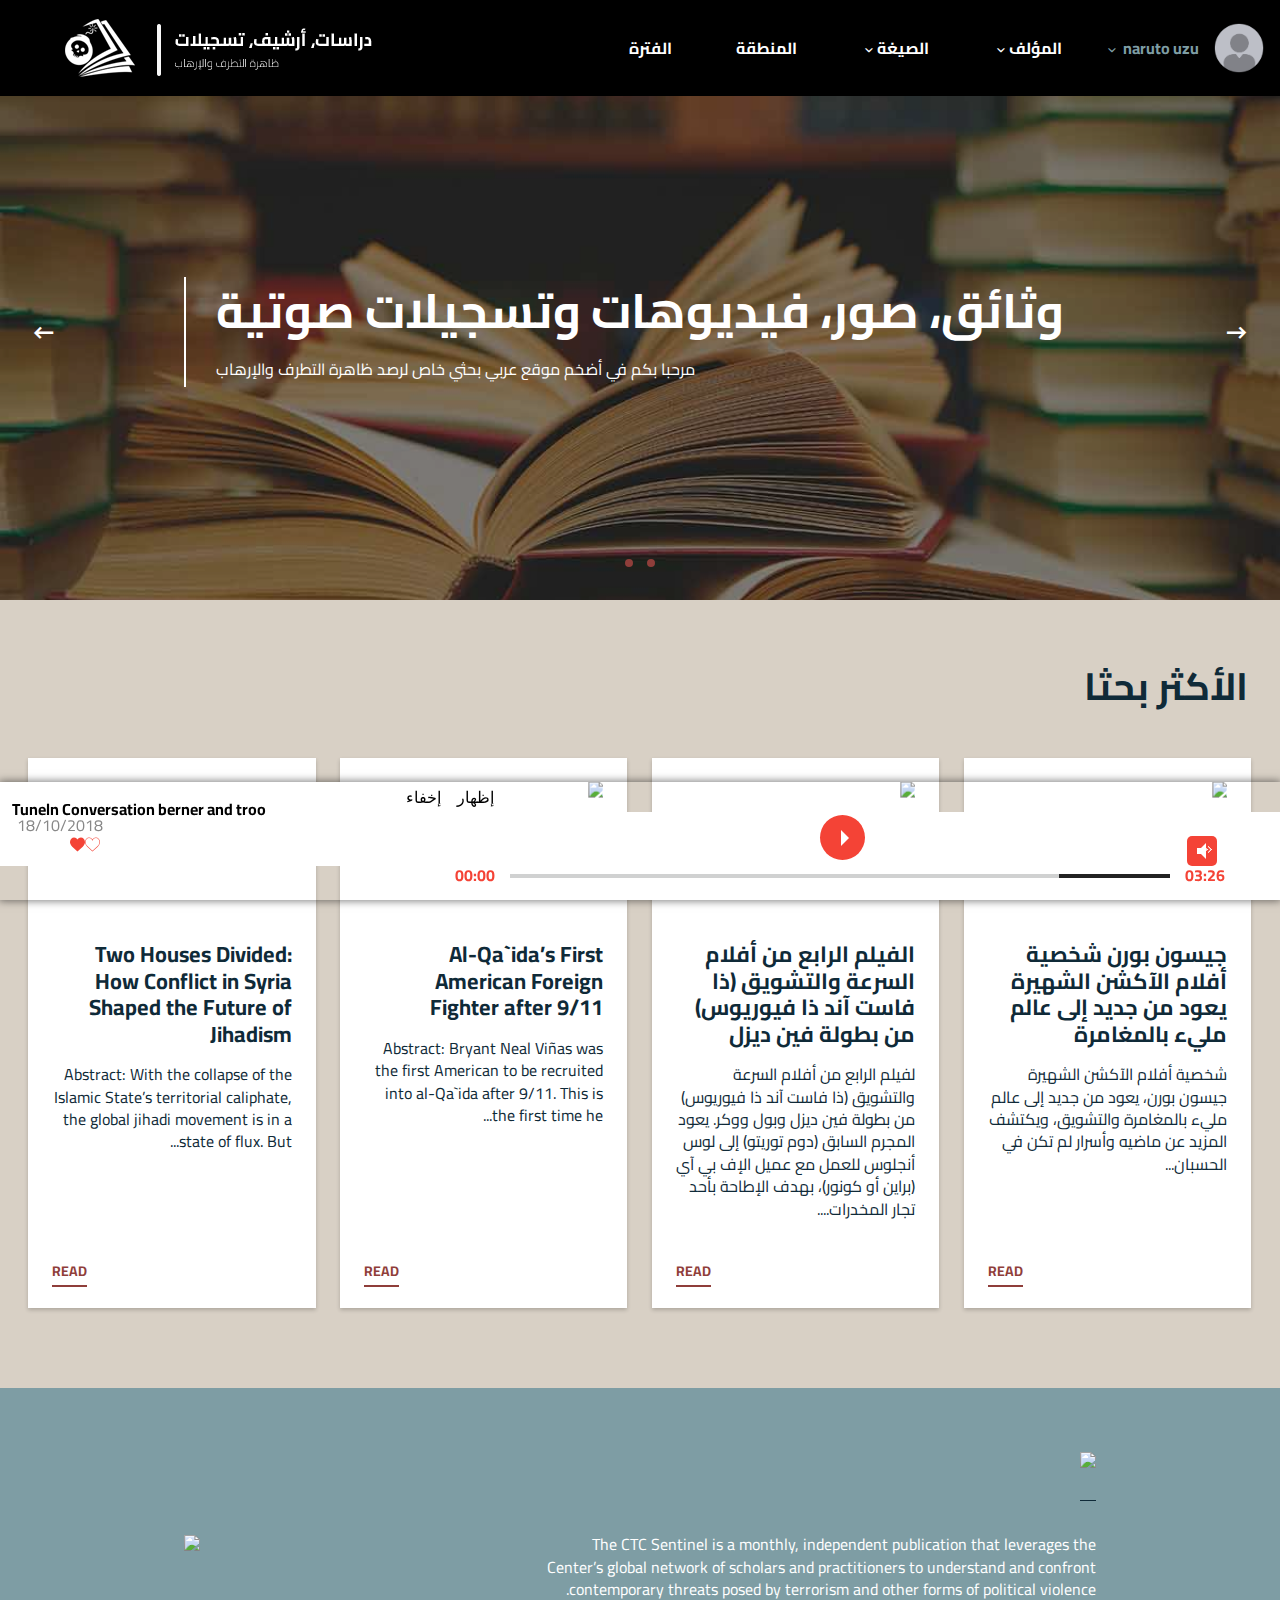
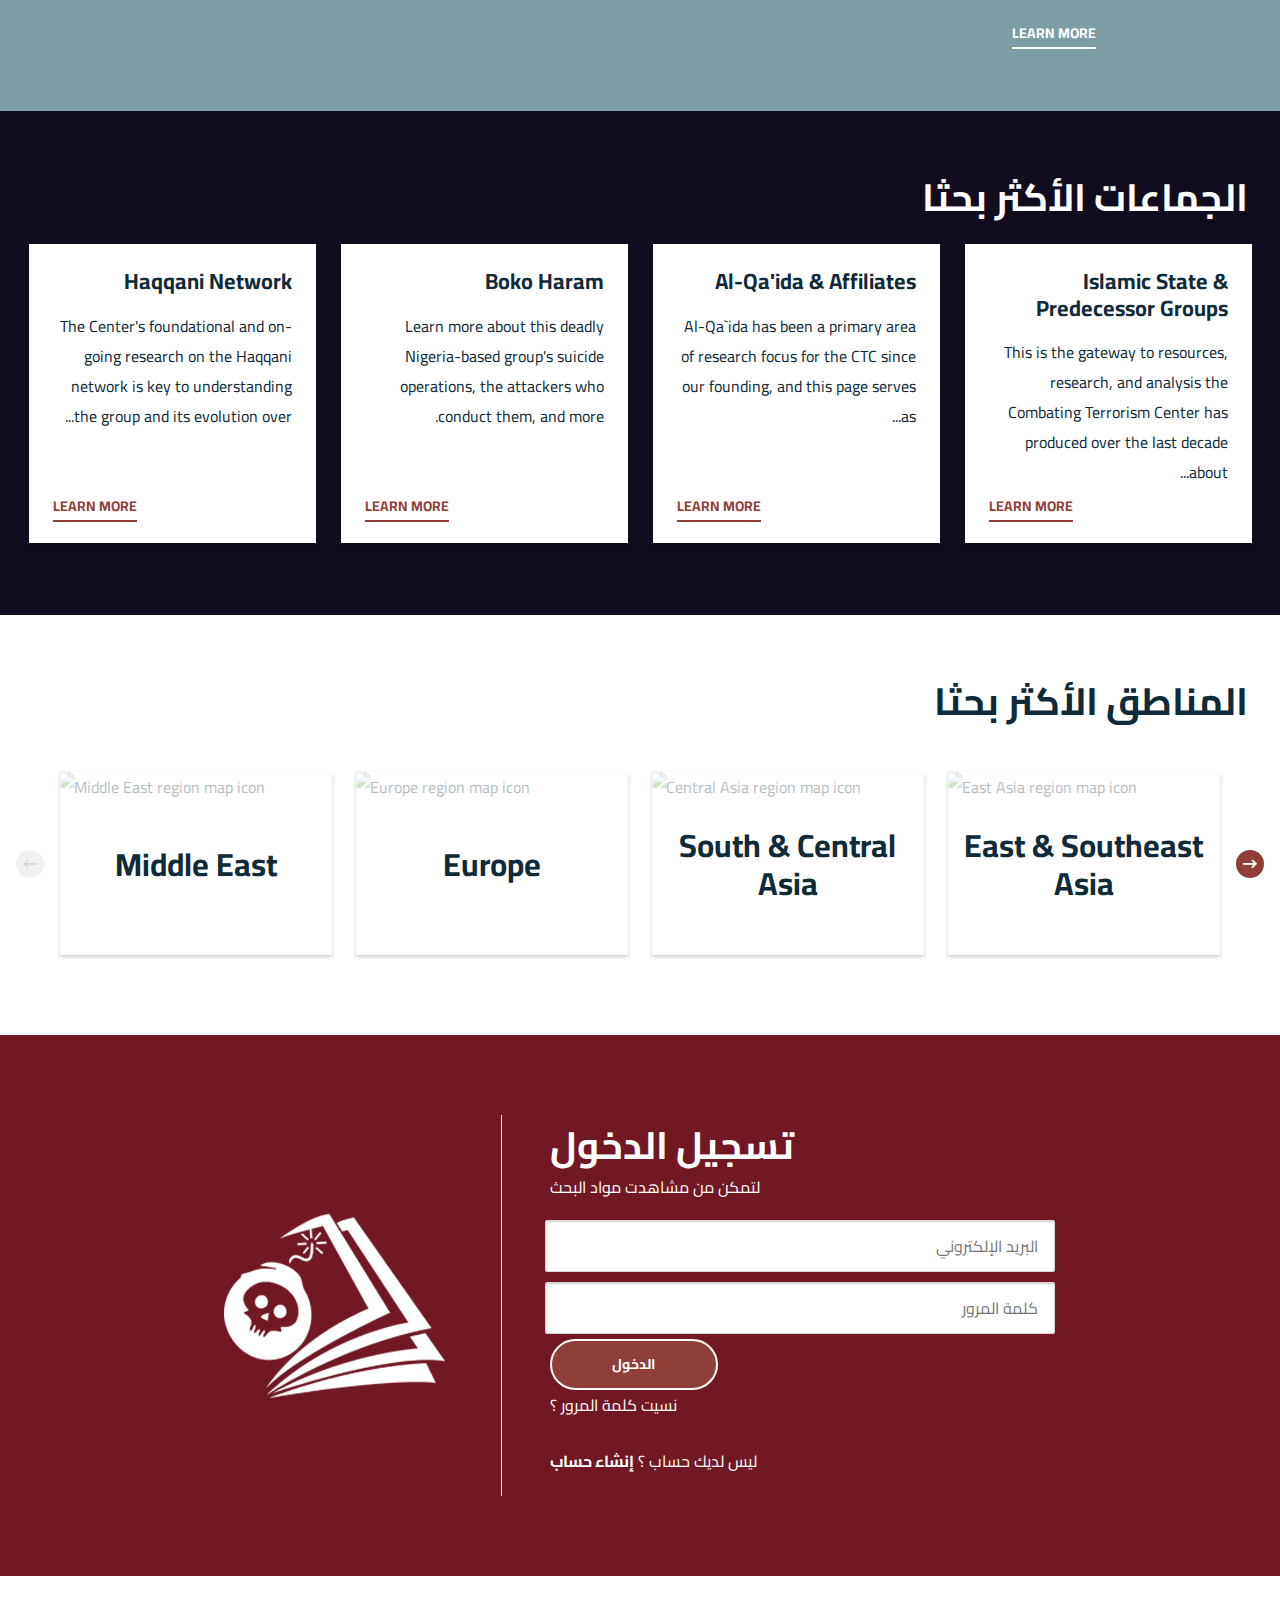
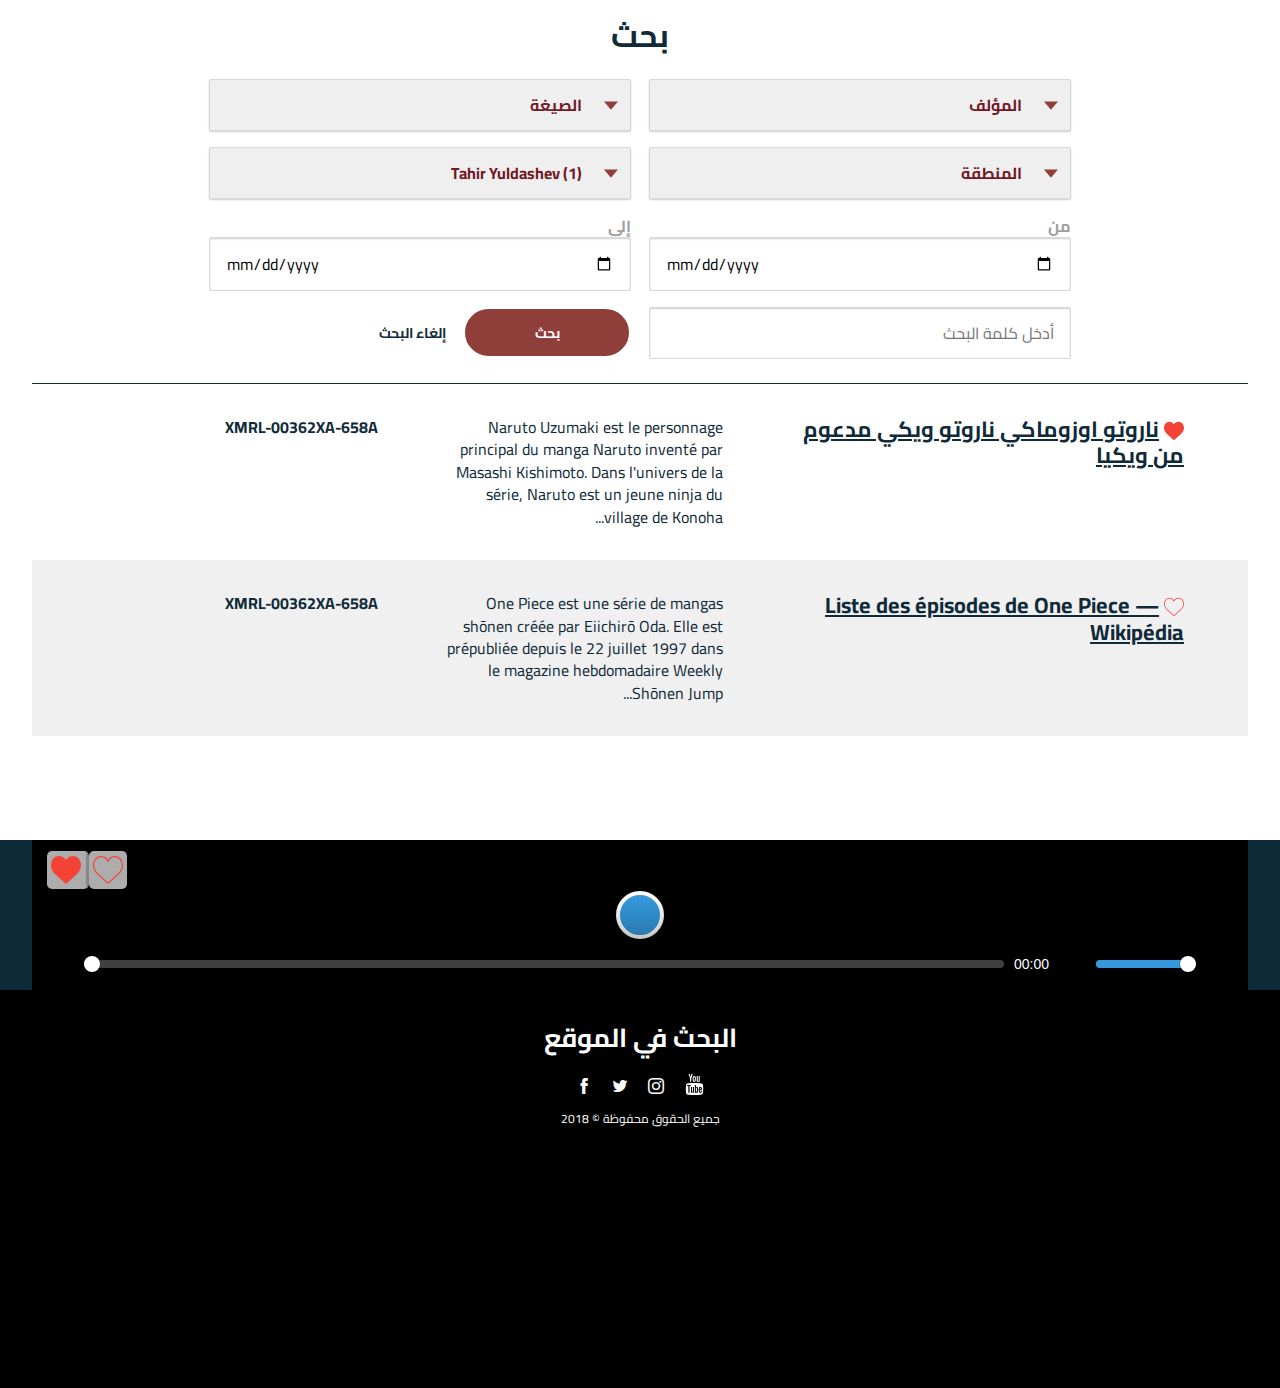
==== commit ba4f1d77: "initialize" ====
--- a/index.html
+++ b/index.html
@@ -210,7 +210,7 @@
                         </li>
 
                         <li id="menu-sigha" class="menu-item menu-item-has-children menu-education">
-                            <a href="#">
+                            <a href="#" class="showPc">
                                 <span class="icon icon-chevron-small-down"></span>الصیغة </a>
 
                             <ul class="sub-menu list-formula">
@@ -229,7 +229,7 @@
 
 
                         <li id="menu-author" class="inactive menu-item menu-item-has-children menu-research">
-                            <a href="#">
+                            <a href="#" class="showPc">
                                 <span class="icon icon-chevron-small-down"></span>المؤلف </a>
 
                             <ul class="sub-menu list-authors">
@@ -245,9 +245,9 @@
                         </li>
 
                         <li class="inactive menu-item menu-item-has-children menu-research2 showmobile">
-                            <a href="#">الصيغة
+                            <!-- <a href="#">الصيغة
                                 <span class="icon"></span>
-                            </a>
+                            </a> -->
 
                             <ul class="sub-menu">
                                 <li class="inactive menu-item menu-item-has-children menu-data-primary-sources">
@@ -275,7 +275,7 @@
                         <!-- End: When user not connected -->
 
                         <!--  Start: When user connected -->
-                        <li class="menu-item menu-item-has-children _rtl user-info">
+                        <li class="menu-item menu-item-has-children _rtl user-info showPc">
                             <img id="avatar-user" src="assets/image/avatar.png" alt="">
                             <span class="name">
                                 <span class="icon icon-chevron-small-down"></span>
@@ -863,6 +863,9 @@
 
     <!-- Start: box (Audio) -->
     <div class="box-audio">
+        
+        <button>إخفاء</button>
+        <button>إظهار</button>
         <div class="info-audio">
             <img width="56" src="https://avatarfiles.alphacoders.com/946/94610.jpg" alt="">
             <p class="title-date">
--- a/assets/css/main.css
+++ b/assets/css/main.css
@@ -1,8 +1,11 @@
-body,html.frontend{background:#0f2a38}.icon,address{font-style:normal}.siteheader,body{-webkit-box-orient:vertical;-webkit-box-direction:normal}#slider,.carousel__track,.quicknav,.screen-reader-text,.slide{overflow:hidden}.aboutcontent__wrap,.currentissue__content,.homesheet__wrap,.imagelist__item,.kicker__wrap,.single__header,.siteheader,body{-webkit-box-direction:normal}.icon,body{-webkit-font-smoothing:antialiased}*,:after,:before,input{-webkit-box-sizing:border-box;box-sizing:border-box;outline:0}body,html{font-size:16px;margin:0;padding:0}article,aside,details,figcaption,figure,footer,header,hgroup,main,nav,section,summary{display:block}audio,canvas,progress,video{display:inline-block;vertical-align:baseline}input[type=number]::-webkit-inner-spin-button,input[type=number]::-webkit-outer-spin-button{height:auto}input[type=search]::-webkit-search-cancel-button,input[type=search]::-webkit-search-decoration{-webkit-appearance:none}.wp-editor a{color:#435363}html.frontend{color:#0f2a38;font-family:Cairo,serif;font-size:100%;height:100%}#page,body#tinymce{background:#fff}@media screen and (min-width:65rem){html.hasmessagebanner{padding-top:2.5rem}}body{display:-webkit-box;display:-ms-flexbox;display:flex;-ms-flex-direction:column;flex-direction:column;min-height:100%}a,a:visited{color:#0f2a38;text-decoration:none;-webkit-transition:all .25s;transition:all .25s}a:focus,a:hover{color:#8f3e3a;outline:0}a img{-webkit-transition:opacity .25s;transition:opacity .25s}a:focus img{opacity:.75}ol,ul{list-style-type:none;margin:0;padding:0}sup{line-height:1}.rte ol,.rte ul,.the-content ol,.the-content ul{list-style-type:disc;margin:.5rem 0 1rem 2rem}.rte ol ol,.rte ol ul,.rte ul ol,.rte ul ul,.the-content ol ol,.the-content ol ul,.the-content ul ol,.the-content ul ul{list-style-type:circle}.rte ol li,.rte ul li,.the-content ol li,.the-content ul li{margin:.25rem}img{height:auto;max-width:100%;-webkit-transition:opacity .5s,-webkit-transform .5s;transition:opacity .5s,-webkit-transform .5s;transition:opacity .5s,transform .5s;transition:opacity .5s,transform .5s,-webkit-transform .5s;vertical-align:top}.authorcontact>a>span,.icon,a.backcrumbs>*,a.navmobile .navicon{vertical-align:middle}#page{-webkit-box-flex:1;-ms-flex:1 0 auto;flex:1 0 auto}@media screen and (min-width:65rem){#page{margin-top:4rem}}hr{border:none;border-top:2px solid #435363;margin:.5rem}.debug{display:none}.xdebug-error{color:#000}.container{margin-left:auto;margin-right:auto;max-width:75rem;padding-left:2rem;padding-right:2rem}@media screen and (min-width:35rem){.container{padding-left:2rem;padding-right:2rem}}.container.fullwidth{max-width:none}.container.skinny{max-width:55rem}@media screen and (max-width:65rem){html.noscrollmobile{overflow:hidden}}.icon-arrow-down:before{content:"\E900"}.icon-arrow-left:before{content:"\E901"}.icon-arrow-right:before{content:"\E902"}.icon-arrow-up:before{content:"\E903"}.icon-download:before{content:"\E904"}.icon-mail:before{content:"\E905"}.icon-search:before{content:"\E906"}.icon-chevron-small-down:before{content:"\E909"}.icon-chevron-small-left:before{content:"\E90A"}.icon-chevron-small-right:before{content:"\E90B"}.icon-chevron-small-up:before{content:"\E90C"}.icon-cross:before{content:"\E916"}.icon-minus:before{content:"\E918"}.icon-plus:before{content:"\E919"}.icon-facebook:before{content:"\E91A"}.icon-instagram:before{content:"\E91B"}.icon-twitter:before{content:"\E91C"}#slider:after,#slider:before,.clearfix:after,.gallery-icon:before,.grid:after,.imgbackground:before,.paginationlinks .page-numbers:not(.next):not(.prev):not(.dots):before,a.callout:after,a.callout:before{content:""}@font-face{font-family:icon;font-style:normal;font-weight:400;src:url([data-uri]);src:url([data-uri]) format("embedded-opentype"),url([data-uri]) format("truetype"),url([data-uri]) format("woff"),url(/app/themes/ctc/dist/fonts/icon_76119062.svg) format("svg")}.h1,.h2,.h3,.h4,.h5,.h6,.p,h1,h2,h3,h4,h5,h6,p{color:inherit;margin:0 0 1rem;padding:0}.h1 a,.h2 a,.h3 a,.h4 a,.h5 a,.h6 a,.p a,h1 a,h2 a,h3 a,h4 a,h5 a,h6 a,p a{font-family:inherit}.h1,.h2,.h3,.h4,.h5,.h6,h1,h2,h3,h4,h5,h6{color:#0f2a38;font-family:Cairo,sans-serif;font-weight:700;line-height:1.2em}.h1,h1{font-size:2.875em;line-height:1.125em}.h2,h2{font-size:2.375em}.h3,h3{font-size:2em}.h4,h4{font-size:1.625em}.h5,h5{font-size:1.375em}.h6,h6{font-size:1.125em}.p,p{font-size:1em;line-height:1.4em}.xlarge{font-size:3em;line-height:1em}@media screen and (max-width:49.9375rem){.xlarge{font-size:2.5em}}.introcopy{font-size:1.125em;max-width:40rem}.upperspace{font-family:Cairo,sans-serif;font-weight:700;letter-spacing:0;text-transform:uppercase}.icon{-moz-osx-font-smoothing:grayscale;font-family:icon!important;font-variant:normal;font-weight:400;line-height:1;speak:none;text-transform:none}.flex{-webkit-flex-wrap:wrap;display:-webkit-box;display:-ms-flexbox;display:flex;-ms-flex-wrap:wrap;flex-wrap:wrap}.clearfix:after{clear:both;display:table}.clear{clear:both}.space-small{margin-bottom:1rem;margin-top:1rem}.space-med{margin-bottom:2rem;margin-top:2rem}.space-large{margin-bottom:4rem;margin-top:4rem}@media screen and (max-width:49.9375rem){.space-large{margin-bottom:2rem;margin-top:2rem}}.section{padding:3rem 0}@media screen and (min-width:50rem){.section{padding:4rem 0}}.stack__wrap{display:-webkit-box;display:-ms-flexbox;display:flex;-ms-flex-wrap:wrap;flex-wrap:wrap;margin:0 1rem}.left{float:left}.right{float:right}.no-float{float:none}.zeromargin{margin:0!important}@media screen and (max-width:49.9375rem){.zeromargin-mobile{margin:0}.zeropadding-mobile{padding:0}}.grid{margin-left:-2rem}.grid:after{clear:both;display:table}.grid-item{float:left;margin-bottom:2rem;padding-left:2rem}.hidden{opacity:0}@media screen and (max-width:64.9375rem){.hidemobile{display:none!important}}@media screen and (min-width:65rem){.showmobile{display:none!important}}@media screen and (max-width:34.9375rem){.hidemobile__small{display:none!important}}@media screen and (min-width:35rem){.introcopy{font-size:16px}.showmobile__small{display:none!important}}.center-text{text-align:center}.center-margin{margin-left:auto;margin-right:auto}.center-vertical{position:absolute;top:50%;-webkit-transform:translateY(-50%);transform:translateY(-50%);width:100%}@media screen and (max-width:49.9375rem){.center-vertical{position:relative;top:0;-webkit-transform:none;transform:none}}.centertransform,.gallery-icon img,.imgbackground img{left:50%;top:50%;-webkit-transform:translate(-50%,-50%)}.centertransform{position:absolute;transform:translate(-50%,-50%);width:100%}.gallery-icon,.imgbackground{background-size:100px 100px;overflow:hidden;position:relative;width:100%}.gallery-icon:before,.imgbackground:before{display:block;padding-top:60%}.gallery-icon>*,.imgbackground>*{position:relative}.gallery-icon img,.imgbackground img{background:#fff;height:auto;min-height:101%;min-width:101%;-o-object-fit:cover;object-fit:cover;opacity:0;position:absolute;transform:translate(-50%,-50%);-webkit-transition:min-width .5s,min-height .5s,opacity .5s;transition:min-width .5s,min-height .5s,opacity .5s;-webkit-transition-timing-function:ease-out;transition-timing-function:ease-out;width:auto}.gallery-icon img.fadein,.imgbackground img.fadein{opacity:1}.gallery-icon>a,.imgbackground>a{bottom:0;left:0;position:absolute;right:0;top:0}.gallery-icon>a:focus img,.gallery-icon>a:hover img,.imgbackground>a:focus img,.imgbackground>a:hover img{min-height:105%;min-width:105%}.homeslider .slide,.introcontent .imgbackground{background:50% no-repeat #435363;background-size:100px 100px}a.button,input[type=submit]{-webkit-appearance:none;background:#8f3e3a;border:2px solid #fff;border-radius:2rem;color:#fff;cursor:pointer;display:inline-block;font-family:Cairo,sans-serif;font-size:.875em;font-weight:700;letter-spacing:0;min-width:12em;padding:.75em 2.5em;text-align:center;text-transform:uppercase;-webkit-transition:all .25s;transition:all .25s}a.button.dark,input[type=submit].dark{border-color:#0f2a38;color:#0f2a38}a.button.download__button,input[type=submit].download__button{background:0 0;border-color:#0f2a38;font-size:.75em;margin-bottom:.5rem;margin-left:.5rem;min-width:0;padding:.5em 1em}a.backcrumbs,a.callout{font-size:.875em;font-family:Cairo,sans-serif;letter-spacing:0;font-weight:700;text-transform:uppercase}a.button.download__button:first-child,input[type=submit].download__button:first-child{margin-left:0}a.button.download__button:hover,input[type=submit].download__button:hover{background:#0f2a38;border-color:#0f2a38;color:#fff}a.button:hover,input[type=submit]:hover{background:#fff;color:#8f3e3a}a.button:focus,input[type=submit]:focus{background:hsla(0,0%,100%,.75);color:#8f3e3a}a.callout{border:none!important;color:#8f3e3a;display:inline-block;position:relative}a.callout:after,a.callout:before{border-bottom-style:solid;border-bottom-width:2px;bottom:-3px;display:block;pointer-events:none;position:absolute;-webkit-transition:width .5s;transition:width .5s;width:100%}a.callout:before{right:0}a.callout:after,a.callout:focus:before,a.callout:hover:before{-webkit-transition-delay:0s;transition-delay:0s;width:0}a.callout:focus:after,a.callout:hover:after{-webkit-transition-delay:.1s;transition-delay:.1s;width:100%}a.backcrumbs{color:#8f3e3a;display:inline-block;margin-bottom:1rem}a.backcrumbs .icon{font-size:1.25em;left:0;position:relative;-webkit-transition:left .25s;transition:left .25s}a.navmobile .navicon,button{-webkit-transition:all .25s}a.backcrumbs:hover .icon{left:-.5rem}a.formreset{font-size:.875em;padding:1em}button{background:0 0;border:none;cursor:pointer;font-size:1em;transition:all .25s}.linklist__dropdown{font-family:Cairo,sans-serif}.linklist__dropdown select{font-weight:700;padding-right:3rem!important}input[type=date],input[type=email],input[type=number],input[type=password],input[type=search],input[type=text],select,textarea{border-color:#d8d8d8;border-radius:2px;border-style:solid!important;border-width:1px;-webkit-box-shadow:inset 0 .0625rem .125rem rgba(0,0,0,.2);box-shadow:inset 0 .0625rem .125rem rgba(0,0,0,.2);font-family:Cairo,sans-serif;font-size:1rem;letter-spacing:0;padding:.625rem 1rem!important;width:100%}label,select{letter-spacing:0!important}input[type=date]:focus,input[type=email]:focus,input[type=password]:focus,input[type=search]:focus,input[type=text]:focus,select:focus,textarea:focus{color:#721825}select{-moz-appearance:none;-webkit-appearance:none;appearance:none;outline:0;background-image:url([data-uri]);background-position:right .75em center;background-repeat:no-repeat;background-size:.875em!important;-webkit-box-shadow:0 .0625rem .125rem rgba(0,0,0,.2);box-shadow:0 .0625rem .125rem rgba(0,0,0,.2);font-family:Cairo,sans-serif!important;padding-right:5em}.navprimary a,.paginationlinks,.sitemessage,label{font-family:Cairo,sans-serif}select option{text-transform:none}label{font-size:.875rem!important;text-transform:uppercase!important}@media screen and (min-width:50rem){.linklist__dropdown select{min-width:20rem}}.alignnone{margin:5px 20px 20px 0}.aligncenter,div.aligncenter{display:block;margin:5px auto}.alignright{float:right;margin:5px 0 20px 20px}.alignleft{float:left;margin:5px 20px 20px 0}a img.alignright{float:right;margin:5px 0 20px 20px}a img.alignleft,a img.alignnone{margin:5px 20px 20px 0}a img.alignleft{float:left}a img.aligncenter{display:block;margin-left:auto;margin-right:auto}.wp-caption{background:#fff;border:1px solid #f0f0f0;max-width:96%;padding:5px 3px 10px;text-align:center}.wp-caption.alignleft,.wp-caption.alignnone{margin:5px 20px 20px 0}.wp-caption.alignright{margin:5px 0 20px 20px}.wp-caption img{border:0;height:auto;margin:0;max-width:98.5%;padding:0;width:auto}.wp-caption .wp-caption-text.p,.wp-caption p.wp-caption-text{font-size:11px;line-height:17px;margin:0;padding:0 4px 5px}.screen-reader-text{clip:rect(1px,1px,1px,1px);height:1px;position:absolute!important;white-space:nowrap;width:1px}.screen-reader-text:focus{background-color:#f1f1f1;border-radius:3px;-webkit-box-shadow:0 0 2px 2px rgba(0,0,0,.6);box-shadow:0 0 2px 2px rgba(0,0,0,.6);clip:auto!important;color:#21759b;display:block;font-size:14px;font-size:.875rem;font-weight:700;height:auto;left:5px;line-height:normal;padding:15px 23px 14px;text-decoration:none;top:5px;width:auto;z-index:100000}#slider:after,.slide{left:0;right:0;top:0;bottom:0}#slider{background:#435363;position:relative;width:100%}#slider:after,.arrow-nav button,.slide,.slide img{position:absolute}#slider:before{display:block;padding-top:50%;width:100%}#slider.home:before{padding-top:40%}#slider:after{background:rgba(0,0,0,.3);display:block}#slider.single .arrow-nav,#slider.single .bubble-nav,.slide{display:none}.slide{width:100%}.slide.item-0{display:block}.slide img{height:auto;left:50%;min-height:100%;min-width:100%;-o-object-fit:cover;object-fit:cover;opacity:0;top:50%;-webkit-transform:translate(-50%,-50%);transform:translate(-50%,-50%);-webkit-transition:opacity .5s;transition:opacity .5s;width:auto}.slide img.fadein{opacity:1}.arrow-nav button{color:#fff;font-size:1.2em;padding:.5em;top:50%;-webkit-transform:translateY(-50%);transform:translateY(-50%);z-index:2}@media screen and (max-width:64.9375rem){.arrow-nav button{display:none}}.arrow-nav .nav-left{left:1.5rem}.arrow-nav .nav-left:hover{padding-left:0;padding-right:1em}.arrow-nav .nav-right{right:1.5rem}.arrow-nav .nav-right:hover{padding-left:1em;padding-right:0}.bubble-nav,.carousel__bubblenav{bottom:0;padding:1.5rem;position:absolute;text-align:center;width:100%;z-index:2}.bubble,.carousel__bubble{background:#d8d8d8;border-radius:.625em;cursor:pointer;display:inline-block;height:.5em;margin:0 .325em;-webkit-transition:background .5s,width .2s,height .2s,margin .2s;transition:background .5s,width .2s,height .2s,margin .2s;width:.5em}.bucket,.navprimary .navwrap{-webkit-transition:opacity .5s,-webkit-transform .5s}.bubble.active,.carousel__bubble.active{background:#8f3e3a}@media screen and (max-width:49.9375rem){.bubble-nav{display:none}}.gallery{display:-webkit-box;display:-ms-flexbox;display:flex;-ms-flex-wrap:wrap;flex-wrap:wrap;margin:0 -1%;width:102%}.gallery-item{-webkit-box-flex:0;-ms-flex:0 1 48%;flex:0 1 48%;margin:1%;min-width:48%}.gallery-item .gallery-icon:before{padding-top:100%}.gallery-item figcaption{display:none}@media screen and (min-width:35rem){.gallery-item{-ms-flex-preferred-size:31%;flex-basis:31%;min-width:31%}}@media screen and (min-width:50rem){.gallery-item{-ms-flex-preferred-size:23%;flex-basis:23%;min-width:23%}}.stack{display:-webkit-box;display:-ms-flexbox;display:flex;-ms-flex-wrap:wrap;flex-wrap:wrap;padding:0 1rem}.bucket{background:#fff;-webkit-box-shadow:0 .125em .25em rgba(0,0,0,.2);box-shadow:0 .125em .25em rgba(0,0,0,.2);display:inline-block;-webkit-box-flex:0;-ms-flex:0 0 98%;flex:0 0 98%;margin:1rem 1%;max-width:98%;opacity:0;padding:1rem;position:relative;-webkit-transform:translateY(1rem);transform:translateY(1rem);transition:opacity .5s,-webkit-transform .5s;transition:transform .5s,opacity .5s;transition:transform .5s,opacity .5s,-webkit-transform .5s;white-space:normal}.bucket__image,.bucket__title{margin-bottom:1rem}.bucket.slidein{opacity:1;-webkit-transform:translateY(0);transform:translateY(0)}.bucket__content{padding-bottom:3rem}.bucket__excerpt a{display:none}a.bucket__callout{bottom:1.25rem;color:#8f3e3a;left:1rem;position:absolute}.carousel,.carousel__bucket,.carousel__track,.carouselwrap{position:relative}@media screen and (min-width:35rem){.bucket{-webkit-box-flex:0;-ms-flex:0 1 48%;flex:0 1 48%;max-width:48%}}@media screen and (min-width:65rem){.bucket{-webkit-box-flex:0;-ms-flex:0 1 23%;flex:0 1 23%;max-width:23%}}@media screen and (min-width:80rem){.bucket{padding:1.5rem}a.bucket__callout{bottom:1.5rem;left:1.5rem}}.carousel__track{padding:0 1rem;white-space:nowrap}.carousel{display:-webkit-box;display:-ms-flexbox;display:flex;padding:.25rem 0}.carousel__bucket{-webkit-box-shadow:0 .125em .25em rgba(0,0,0,.2);box-shadow:0 .125em .25em rgba(0,0,0,.2);display:inline-block;-webkit-box-flex:0;-ms-flex:0 0 98%;flex:0 0 98%;margin:1%;white-space:normal}.carousel__title{margin-bottom:2rem}a.carousel__bucket__callout{color:#8f3e3a;position:absolute}.carousel__bucket__content{padding-bottom:2rem}.carousel__nav{position:absolute;left:2rem;top:-4rem;width:4rem}.carousel__nav .nav{background:#8f3e3a;border-radius:2rem;color:#fff;font-size:.875em;padding:.5em;position:absolute}.carousel__nav .nav:hover{opacity:.75}.carousel__nav .nav.left{left:0}.carousel__nav .nav.right{right:0}.carousel__nav .nav.inactive{background:#f1f0f0;color:#d8d8d8}.carousel__bubblenav{bottom:-3rem;cursor:auto}@media screen and (min-width:35rem){.carousel__bucket{-webkit-box-flex:0;-ms-flex:0 0 48%;flex:0 0 48%}.carousel__bubblenav{display:none}}@media screen and (min-width:65rem){.carousel__track{margin:0 3rem;padding:0}.carousel__nav{position:static}.carousel__nav .nav{background:#8f3e3a;border-radius:2rem;color:#fff;font-size:.875em;padding:.5em;top:50%;-webkit-transform:translateY(-50%);transform:translateY(-50%)}.carousel__nav .nav.left{left:1rem}.carousel__nav .nav.right{right:1rem}.carousel__bucket{-webkit-box-flex:0;-ms-flex:0 0 23%;flex:0 0 23%}}.paginationlinks{padding:2rem;text-align:center}.paginationlinks .page-numbers{color:#86817b;padding:.25rem;position:relative}.paginationlinks .page-numbers:not(.next):not(.prev):not(.dots):before{border-bottom-style:solid;border-bottom-width:2px;bottom:.125em;color:inherit;left:.25em;position:absolute;right:.25em;-webkit-transition:width .2s;transition:width .2s;width:0}.paginationlinks .page-numbers.current{color:#435363}.paginationlinks .page-numbers.current:before,.paginationlinks .page-numbers:focus:before,.paginationlinks .page-numbers:hover:before{width:calc(100% - .5rem)!important}.paginationlinks .icon{background:#8f3e3a;border-radius:2em;color:#fff;font-size:.75em;padding:.5em;-webkit-transition:all .2s;transition:all .2s}.paginationlinks .icon:focus,.paginationlinks .icon:hover{background:#d8d8d8;color:#435363}.siteheader{-webkit-box-align:center;-ms-flex-align:center;align-items:center;background:#000;color:#fff;display:-webkit-box;display:-ms-flexbox;display:flex;-ms-flex-direction:column;flex-direction:column;height:8.5rem;-webkit-box-pack:justify;-ms-flex-pack:justify;justify-content:space-between;z-index:10}.hasmessagebanner .siteheader{top:2.5rem}.siteheader .brand{display:inline-block;height:100%;padding:1rem;text-align:left}.siteheader .brand:focus{background:#435363}.siteheader .brand img{height:100%}.sitemessage{background-color:#8f3e3a;color:#fff;font-size:1rem;left:0;padding:.5rem 1rem;right:0;top:0}.sitemessage .p,.sitemessage p{margin:0}.screenreadershortcut{position:absolute;top:-1000em}.screenreadershortcut:focus{background:#f1f1f1;-webkit-box-shadow:0 0 2px 2px rgba(0,0,0,.6);box-shadow:0 0 2px 2px rgba(0,0,0,.6);color:#0073aa;display:block;font-size:14px;font-weight:600;height:auto;left:6px;line-height:normal;padding:15px 23px 14px;text-decoration:none;top:7px;width:auto;z-index:100000}.navprimary{background:#B25E00;display:block;height:3rem;min-height:3rem;position:relative;width:100%}.navprimary .navwrap{transition:opacity .5s,-webkit-transform .5s;transition:transform .5s,opacity .5s;transition:transform .5s,opacity .5s,-webkit-transform .5s;z-index:-1}.navprimary ul{display:inline}.navprimary li{float:none;list-style-image:none;list-style-type:none!important}.navprimary li.active>a,.navprimary li.current-menu-anscestor>a,.navprimary li.current-menu-parent>a{color:#93a2b0}.navprimary a{color:#fff;display:inline-block;font-size:1em;font-weight:700;letter-spacing:0;padding:1em 2em;text-transform:uppercase}.navprimary a:visited{color:#fff}.navprimary a:focus,.navprimary a:hover{color:#93a2b0}.quicknav .navmobileheader a:focus,.quicknav .navmobileheader a:hover,a.navmobile,a.navmobile:hover{color:#fff}.navprimary .searchlink{display:none!important}.navprimary .icon-search{background:#435363;border-radius:2em;color:#fff;display:inline-block;font-size:.75em;height:2.5em;margin:.5em 1em;padding:.75em;position:relative;width:2.5em}.navprimary .icon-search:before{display:block;height:0;width:0}.navprimary .icon-search:hover{background:#fff}.quicknav{background:#721825;height:100%;padding:0 4rem 0 1rem;position:relative}.quicknav ul{display:-webkit-box;display:-ms-flexbox;display:flex;height:100%;-webkit-box-pack:end;-ms-flex-pack:end;justify-content:flex-end;-webkit-transition:-webkit-transform .5s;transition:-webkit-transform .5s;transition:transform .5s;transition:transform .5s,-webkit-transform .5s;width:100%}.quicknav li{display:inline-block;float:none;height:100%}.quicknav a{-webkit-box-align:center;-ms-flex-align:center;align-items:center;display:-webkit-box;display:-ms-flexbox;display:flex;height:100%;padding:.5rem}.quicknav .navmobileheader{left:0;padding:.5rem;position:absolute;top:0;-webkit-transition:-webkit-transform .5s;transition:-webkit-transform .5s;transition:transform .5s;transition:transform .5s,-webkit-transform .5s}.quicknav .navmobileheader__title{font-weight:700;margin-left:.25em}.quicknav .quicknavlink__research span{font-size:1.25em}a.navmobile{-webkit-box-shadow:0 0 .5em rgba(0,0,0,.3);box-shadow:0 0 .5em rgba(0,0,0,.3);font-size:.75em;height:100%;padding:1.25em 1em;position:absolute;right:0;top:0;width:3rem}a.navmobile .navicon{color:inherit;display:inline-block;margin-right:.5em;margin-top:0;position:relative;transition:all .25s;width:1em}a.navmobile .navicon span,a.navmobile .navicon:after,a.navmobile .navicon:before{border-top-style:solid;border-top-width:2px;content:"";display:block;left:0;margin-top:-1px;position:absolute;-webkit-transition:all .25s;transition:all .25s;width:2em}a.navmobile .navicon:before{top:-7px}a.navmobile .navicon:after{bottom:-8px}.sub-menu{-webkit-transition:-webkit-transform .5s;transition:-webkit-transform .5s;transition:transform .5s;transition:transform .5s,-webkit-transform .5s;z-index:1}.sub-menu>li .sub-menu{z-index:2}.sub-menu>li .sub-menu>li .sub-menu{z-index:3}.sub-menu>li .sub-menu>li .sub-menu>li .sub-menu{z-index:4}.sub-menu>li .sub-menu>li .sub-menu>li .sub-menu>li .sub-menu{z-index:5}@media screen and (max-width:64.9375rem){.noscrollmobile .siteheader,.siteheader .navprimary .navwrap{top:0;left:0;position:fixed;right:0}.siteheader .nav li.scrollable .sub-menu,.siteheader .navprimary .nav__outer.scrollable{overflow:auto}.noscrollmobile #page{margin-top:8.5rem}.siteheader .brand{background:#000;height:5.5rem;max-width:100%;width:100%}.siteheader .brand img{max-width:100%}.siteheader .navprimary .navwrap{background:#9A9A9A;bottom:0;opacity:0;padding-top:8.5rem;-webkit-transform:translateY(-100%);transform:translateY(-100%)}.siteheader .navprimary .navwrap li{border-bottom:1px solid #0f2a38}.siteheader .navprimary .navwrap li a{display:block;font-weight:700;padding:1.5rem 3.5rem 1.5rem 1.5rem;text-decoration:underline}.siteheader .navprimary .navwrap li.inactive>a{text-decoration:none}.siteheader .navprimary .navwrap li.inactive>a:focus,.siteheader .navprimary .navwrap li.inactive>a:hover{color:#fff}.siteheader .navprimary .navmobileheader{-webkit-transform:translateY(-100%);transform:translateY(-100%)}.siteheader .navprimary .navmobileheader a{font-family:Cairo,serif;font-weight:800;font-size:.875em;letter-spacing:0;text-transform:none}.siteheader .navprimary .navmobileheader span{margin-right:.5rem}.siteheader .navprimary .navheading{-webkit-box-align:center;-ms-flex-align:center;align-items:center;background:#868484;color:#fff;display:-webkit-box;display:-ms-flexbox;display:flex;height:4rem;letter-spacing:0;line-height:1em;margin-bottom:0;padding:1.5rem;text-transform:uppercase}.siteheader .navprimary .nav__outer{bottom:0;left:0;position:fixed;right:0;top:12.5rem}.siteheader .navprimary.active .navwrap{opacity:1;-webkit-transform:translateY(0);transform:translateY(0)}.siteheader .navprimary.active .navicon span{left:.5em;-webkit-transform:rotate(180deg);transform:rotate(180deg);width:0}.siteheader .navprimary.active .navicon:before{left:0;top:-1px;-webkit-transform:rotate(135deg);transform:rotate(135deg);width:2em}.siteheader .navprimary.active .navicon:after{bottom:0;left:0;top:auto;-webkit-transform:rotate(225deg);transform:rotate(225deg);width:2em}.siteheader .navprimary.active .quicknav ul{-webkit-transform:translateY(100%);transform:translateY(100%)}.siteheader .navprimary.active .quicknav ul a{font-weight:700}.siteheader .navprimary.active .navmobileheader{-webkit-transform:translateY(0);transform:translateY(0)}.siteheader .nav{z-index:0}.siteheader .nav li{position:relative;width:100%}.siteheader .nav li span{display:none}.siteheader .nav li.menu-item-has-children>span{background:rgba(0,0,0,.2);border-radius:2rem;cursor:pointer;display:block;padding:.75rem;position:absolute;left:75px;top:50%;-webkit-transform:translateY(-50%);transform:translateY(-50%)}.siteheader .nav li.menu-item-has-children>span:before{content:"\E902";font-family:icon}.siteheader .nav li.divider{border-color:#93a2b0;border-width:2px}.siteheader .sub-menu{background:#9A9A9A;bottom:0;-webkit-box-shadow:0 .25rem .25rem rgba(0,0,0,.3);box-shadow:0 .25rem .25rem rgba(0,0,0,.3);left:0;position:fixed;right:0;top:12.5rem;-webkit-transform:translateX(100%);transform:translateX(100%);width:100%}.siteheader .sub-menu>li .sub-menu{top:0}.siteheader .activeparent>.sub-menu{-webkit-transform:translateX(0);transform:translateX(0)}}@media screen and (max-width:34.9375rem){.siteheader .quicknav{font-size:.875em;padding:0 3rem 0 0;text-align:center}.siteheader .quicknav ul{-ms-flex-pack:distribute;justify-content:space-around}.siteheader .navmobile{padding:1.25em}}@media screen and (max-width:1120px) and (min-width:65rem){.siteheader .brand img{max-width:20rem}}@media screen and (min-width:65rem){.siteheader,.sitemessage{left:0;position:fixed;right:0}.siteheader{-webkit-box-orient:horizontal;-webkit-box-direction:normal;-ms-flex-direction:row;flex-direction:row;height:6rem;padding:0 1rem 0 0;top:0;-webkit-transition:height .375s;transition:height .375s}.siteheader .brand{-webkit-transition:padding .375s;transition:padding .375s}.siteheader .brand img{-webkit-transition:max-width .375s;transition:max-width .375s}.siteheader.minify{height:4rem}.siteheader.minify .brand{padding:.75rem 1rem}body.admin-bar .siteheader{top:2rem}.sitemessage{-webkit-box-align:center;-ms-flex-align:center;align-items:center;display:-webkit-box;display:-ms-flexbox;display:flex;-webkit-box-pack:center;-ms-flex-pack:center;justify-content:center;min-height:2.5rem;padding:0 2rem;top:0;z-index:10}.navprimary{background:0 0;display:inline-block;height:100%;width:auto;z-index:0}.navprimary .nav__outer,.navprimary .navwrap{-webkit-box-align:center;-ms-flex-align:center;align-items:center;background:0 0;display:-webkit-box;display:-ms-flexbox;display:flex;height:100%;opacity:1;position:static;-webkit-transform:translateY(0);transform:translateY(0)}.navprimary ul{display:flex;height:100%}.navprimary li{-webkit-box-align:center;-ms-flex-align:center;align-items:center;display:-webkit-box;display:-ms-flexbox;display:flex;float:left;height:100%;width:auto}.navprimary li>.sub-menu{display:none}.navprimary li.menu-research>.icon:before{content:"\E909";position:relative;right:88px}.navprimary li.menu-education>.sub-menu,.navprimary li.menu-research>.sub-menu{display:none;position:absolute;top:100%;left:126px}.navprimary li.menu-education>.sub-menu{display:none;position:absolute;top:100%;left:0}.navprimary li.menu-education>.sub-menu.child-focused,.navprimary li.menu-research>.sub-menu.child-focused{display:block}.navprimary li.menu-education>.sub-menu .searchlink,.navprimary li.menu-research>.sub-menu .searchlink{background:#0f2a38;color:#fff;display:block!important;padding:1rem;text-align:center}.navprimary li.menu-education>.sub-menu .searchlink.hover,.navprimary li.menu-education>.sub-menu .searchlink:hover,.navprimary li.menu-research>.sub-menu .searchlink.hover,.navprimary li.menu-research>.sub-menu .searchlink:hover{background:#0f2a38}.navprimary li.menu-education>.sub-menu .searchlink:before,.navprimary li.menu-research>.sub-menu .searchlink:before{content:"Search CTC Research";display:block;font-family:Cairo,sans-serif;font-size:1.25rem;margin-bottom:.75rem;-webkit-transition:color .25s;transition:color .25s}.navprimary li.menu-education>.sub-menu .searchlink>a,.navprimary li.menu-research>.sub-menu .searchlink>a{border-radius:2rem;border-style:solid;border-width:2px;color:#fff!important;display:inline-block;margin-right:0;padding:.5rem 2rem;width:auto}.navprimary li.menu-education>.sub-menu .searchlink>a:focus,.navprimary li.menu-education>.sub-menu .searchlink>a:hover,.navprimary li.menu-research>.sub-menu .searchlink>a:focus,.navprimary li.menu-research>.sub-menu .searchlink>a:hover{background:#fff;border-color:#fff;color:#0f2a38!important}.navprimary li.menu-education>.sub-menu .searchlink>.icon,.navprimary li.menu-research>.sub-menu .searchlink>.icon{display:none}.navprimary li.menu-education>.sub-menu li,.navprimary li.menu-research>.sub-menu li{height:auto;-webkit-transition:background .2s,color .2s;transition:background .2s,color .2s}.navprimary li.menu-education>.sub-menu>li,.navprimary li.menu-research>.sub-menu>li{-webkit-box-align:center;-ms-flex-align:center;align-items:center;background:#1f1e1e;border-bottom:1px solid #454748;display:-webkit-box;display:-ms-flexbox;display:flex;float:none}.navprimary li.menu-education>.sub-menu>li>.icon,.navprimary li.menu-research>.sub-menu>li>.icon{margin-right:1em;opacity:0;-webkit-transform:translateX(-.5em);transform:translateX(-.5em);-webkit-transition:opacity .2s,-webkit-transform .2s;transition:opacity .2s,-webkit-transform .2s;transition:opacity .2s,transform .2s;transition:opacity .2s,transform .2s,-webkit-transform .2s}.navprimary li.menu-education>.sub-menu>li>.icon:before,.navprimary li.menu-research>.sub-menu>li>.icon:before{content:"\E902"}.navprimary li.menu-education>.sub-menu>li>.sub-menu,.navprimary li.menu-research>.sub-menu>li>.sub-menu{background:#93a2b0;-webkit-box-shadow:inset 0 -5px 3px #93a2b0;box-shadow:inset 0 -5px 3px #93a2b0;display:none;height:auto;left:100%;max-height:calc(100vh - 6rem);overflow:auto;padding:1em 0;position:absolute;top:0}.navprimary li.menu-education.hover>.sub-menu,.navprimary li.menu-education:hover>.sub-menu,.navprimary li.menu-education>.sub-menu>li.hover>.sub-menu,.navprimary li.menu-research.hover>.sub-menu,.navprimary li.menu-research:hover>.sub-menu,.navprimary li.menu-research>.sub-menu>li.hover>.sub-menu{display:block}.navprimary li.menu-education>.sub-menu>li>.sub-menu a,.navprimary li.menu-research>.sub-menu>li>.sub-menu a{padding:1em 2em}.navprimary i.menu-research>.sub-menu>li>.sub-menu li,.navprimary li.menu-education>.sub-menu>li>.sub-menu li{position:relative}.navprimary li.menu-education>.sub-menu>li>.sub-menu li.divider,.navprimary li.menu-research>.sub-menu>li>.sub-menu li.divider{margin-bottom:.75rem}.navprimary li.menu-education>.sub-menu>li>.sub-menu li.divider:after,.navprimary li.menu-research>.sub-menu>li>.sub-menu li.divider:after{border-top:2px solid #435363;bottom:-.425rem;content:"";font-size:.875em;left:2em;position:absolute;width:3rem}.navprimary li.menu-education>.sub-menu>li>.sub-menu li a:focus,.navprimary li.menu-education>.sub-menu>li>.sub-menu li a:hover,.navprimary li.menu-research>.sub-menu>li>.sub-menu li a:focus,.navprimary li.menu-research>.sub-menu>li>.sub-menu li a:hover{background:#bcc7d2;color:#435363}.navprimary li.menu-education>.sub-menu>li.active a,.navprimary li.menu-education>.sub-menu>li.hover a,.navprimary li.menu-research>.sub-menu>li.active a,.navprimary li.menu-research>.sub-menu>li.hover a{color:#fff}.navprimary li.menu-education>.sub-menu>li a,.navprimary li.menu-research>.sub-menu>li a{text-align:right;display:block;padding:2em;width:22em}.navprimary li.menu-education>.sub-menu>li.hover,.navprimary li.menu-research>.sub-menu>li.hover{background:#93a2b0}.navprimary li.menu-education>.sub-menu>li.hover .icon,.navprimary li.menu-education>.sub-menu>li:hover .icon,.navprimary li.menu-research>.sub-menu>li.hover .icon,.navprimary li.menu-research>.sub-menu>li:hover .icon{opacity:1;-webkit-transform:translateX(0);transform:translateX(0)}.navmobile,.quicknav{display:none}}footer,footer .menutitle{color:#fff}.harmonydocuments__title,.kicker__content,.text-center,footer{text-align:center}footer{background:#000;font-family:Cairo,sans-serif;letter-spacing:0;padding:2rem 1rem;text-transform:uppercase}footer .container{max-width:42rem}footer hr{margin:1rem auto;width:60%}footer a,footer a:visited{color:inherit;font-family:inherit;text-transform:uppercase}footer a:hover{color:#93a2b0}footer a:focus{text-decoration:underline}footer nav{margin-bottom:1.5rem}footer nav li{display:inline-block}footer nav a{display:block;font-size:.875em;padding:.5em 1em}footer .sociallink{font-size:1em;margin:.75rem}footer .sociallink a{padding:.5em}.attribution{color:#fff;font-size:.75em}.attribution .p,.attribution p{margin-bottom:.4rem}.attribution .p:last-child,.attribution p:last-child{margin-bottom:0}.contentwrap{padding:2rem}.contentwrap.nohero{padding-top:1rem}.contentwrap.skinny{max-width:40rem}.contentwrap:after{clear:both;content:"";display:table}.rte a,.wp-editor a{text-decoration:underline}.rte br,.wp-editor br{clear:both}.disclaimer{background:#f1f0f0;padding:2rem 0 1rem}@media screen and (min-width:50rem){.contentwrap{margin:0 auto;max-width:55rem}}@media screen and (min-width:65rem){.contentwrap{margin-left:15%;padding:2rem}.contentwrap.nosectionnavigation{margin-left:auto;margin-right:auto}.single article{padding-top:1.5rem}}@media screen and (min-width:80rem){.contentwrap{margin:0 auto}}.single article{margin-top:2rem}.single__header{-webkit-box-align:start;-ms-flex-align:start;align-items:flex-start;display:-webkit-box;display:-ms-flexbox;display:flex;-webkit-box-orient:vertical;-ms-flex-direction:column;flex-direction:column;margin:1rem 0 2rem}.single__header .h1,.single__header h1{font-size:2em}.single__highlightimage{margin-bottom:2rem;margin-top:-1rem}.single__highlightimage img{max-width:none;width:100%}@media screen and (max-width:49.9375rem){.single__highlightimage{margin:-2rem -2rem 2rem;width:calc(100% + 4rem)}}.single__image{-webkit-box-flex:0;-ms-flex:0 0 auto;flex:0 0 auto}.single__image img{margin-bottom:1.5rem;max-width:20rem;opacity:0;-webkit-transform:translateX(-.5rem);transform:translateX(-.5rem);width:100%}.single__image img.fadein{opacity:1;-webkit-transform:translateX(0);transform:translateX(0)}.single__postmeta{margin-bottom:1rem}.single__authors .h5,.single__authors h5,.single__categories .h5,.single__categories h5,.single__editors .h5,.single__editors h5{color:inherit;margin-bottom:.25rem}.single__authors ul,.single__categories ul,.single__downloadlinks,.single__editors ul{margin-bottom:1rem}.single__authors li,.single__categories li,.single__editors li{display:inline;font-weight:700;line-height:1.5em}.single__authors li:before,.single__categories li:before,.single__editors li:before{content:" / "}.annotationpopup:before,.introcontent__hero:after,.regionstack .carousel__bucket:before,.search__categories li:nth-child(2):before,.sectionnavigation .nav li a:before,.single__authors li:first-child:before,.single__categories li:first-child:before,.single__editors li:first-child:before,article.post:after{content:""}.single__authors a,.single__categories a,.single__editors a{border-bottom-style:solid;border-bottom-width:2px;color:inherit;font-family:Cairo,sans-serif;font-size:.875em}.single__authors a:hover,.single__categories a:hover,.single__editors a:hover{color:#8f3e3a}.single__editors{color:#435363}.single__categories{color:#86817b}.single__share .icon{padding:.25em}.single__share__title{font-size:.875em;margin-bottom:0}article.category-sentinel-article .single__image img,article.category-sentinel-issue .single__image img{-webkit-box-shadow:0 .125em .25em rgba(0,0,0,.2);box-shadow:0 .125em .25em rgba(0,0,0,.2)}article.post:after{clear:both;display:table}.single__content{margin-bottom:5rem}.single__content .p,.single__content p{background:0 0;-webkit-transition:background 3s;transition:background 3s}.single__content .highlightReference.p,.single__content p.highlightReference{background:#93a2b0;-webkit-transition:background 0s;transition:background 0s}.single__content sup{position:relative}.annotationpopup{background:#fff;border:2px solid #d8d8d8;bottom:calc(100% + 1rem);-webkit-box-shadow:0 .125rem .5rem rgba(0,0,0,.2);box-shadow:0 .125rem .5rem rgba(0,0,0,.2);display:none;line-height:1.2rem;opacity:0;padding:1rem;position:absolute;-webkit-transform:translate(-50%,.375rem);transform:translate(-50%,.375rem);-webkit-transition:opacity .2s,-webkit-transform .2s;transition:opacity .2s,-webkit-transform .2s;transition:opacity .2s,transform .2s;transition:opacity .2s,transform .2s,-webkit-transform .2s;width:15rem;word-wrap:break-word}.annotationpopup.popup__slidein{opacity:1;-webkit-transform:translate(-50%);transform:translate(-50%)}.annotationpopup:before{background:#fff;border:solid #d8d8d8;border-width:0 2px 2px 0;bottom:-.57rem;height:1rem;left:calc(50% - 1rem);margin-right:-1rem;position:absolute;-webkit-transform:rotate(45deg);transform:rotate(45deg);width:1rem}.annotationpopup br,.annotationpopup strong{display:none}@media screen and (min-width:50rem){.annotationpopup{display:inline}}.homesheet__wrap,.homeslider__content{display:-webkit-box;display:-ms-flexbox}@media screen and (min-width:1120px){.annotationpopup{width:20rem}}.annotationlink,.referencelink{font-weight:700;padding:.125em;text-decoration:none!important}.archive__section__article__title,.currentissue__articletitle,.new-compte b:hover{text-decoration:underline}.relatedcontent{background:#f1f0f0;padding:5rem 0}.relatedcontent__articletitle{margin-bottom:.5rem;text-decoration:underline}.relatedcontent__bucket{margin:1.5rem 0}@media screen and (min-width:50rem){.single article{margin-top:4rem}.single__header{-webkit-box-orient:horizontal;-webkit-box-direction:normal;-ms-flex-direction:row;flex-direction:row}.single__header .h1,.single__header h1{font-size:2.875em}.single__image{margin-right:2rem;max-width:15rem;-webkit-box-ordinal-group:0;-ms-flex-order:-1;order:-1}.single__image img{width:100%}}.entry-content-asset .video-wrapper{height:0;overflow:hidden;padding-bottom:56.25%;position:relative}.entry-content-asset .video-wrapper embed,.entry-content-asset .video-wrapper iframe,.entry-content-asset .video-wrapper object,.entry-content-asset .video-wrapper video{height:100%;left:0;position:absolute;top:0;width:100%}body#tinymce{margin:12px!important}.homeslider{position:relative}#slider.home{min-height:25rem}.homeslider__content{-webkit-box-align:center;-ms-flex-align:center;align-items:center;bottom:0;color:#fff;display:flex;-ms-flex-pack:distribute;justify-content:space-around;left:0;padding:2rem 0;position:absolute;right:0;top:0;z-index:0}.homeslider__wrap{max-width:60rem;overflow:hidden;padding:0 2rem;position:relative}.groupbucket__content,.homesheet__logo{padding-bottom:2rem}.homeslider__title{color:inherit;line-height:1.4em}.groupsstack__title,.homesheet *,.homesheet__content a.callout{color:#fff}.homeslider__message .p,.homeslider__message p{line-height:1.2em;margin-bottom:.5em}.homeslider .homeslider__message,.homeslider .homeslider__title{-webkit-transform:translateX(calc(-100% - 4rem));transform:translateX(calc(-100% - 4rem));-webkit-transition:-webkit-transform .5s;transition:-webkit-transform .5s;transition:transform .5s;transition:transform .5s,-webkit-transform .5s}.archive__section__article,.homesheet__image img{-webkit-transition:opacity .5s,-webkit-transform .5s}.homeslider.fadein .homeslider__message,.homeslider.fadein .homeslider__title{-webkit-transform:translateX(0);transform:translateX(0);-webkit-transition-timing-function:ease-out;transition-timing-function:ease-out}.featuredstack{background:#D8D0C5;position:relative}.featuredstack .bucket{background:#fff}.featuredstack .carousel__nav{top:3.5rem}.featuredstack .carouselwrap{position:static}.featuredstack__intro{margin-top:-1rem;max-width:50rem}.homesheet{background:#7E9DA4}.homesheet__wrap{-webkit-box-align:center;-ms-flex-align:center;align-items:center;display:flex;-webkit-box-orient:vertical;-ms-flex-direction:column;flex-direction:column;margin:0 auto;max-width:100%}.homesheet__image{-webkit-box-flex:0;-ms-flex:0 0 auto;flex:0 0 auto;max-width:100%;width:20rem}.homesheet__image img{opacity:0;-webkit-transform:translateX(-1rem);transform:translateX(-1rem);transition:opacity .5s,-webkit-transform .5s;transition:transform .5s,opacity .5s;transition:transform .5s,opacity .5s,-webkit-transform .5s}.homesheet__image img.fadein{opacity:1;-webkit-transform:translateX(0);transform:translateX(0)}.homesheet__content{-webkit-box-flex:1;-ms-flex:1 1 auto;flex:1 1 auto;margin:2rem 0 0;max-width:35rem}.homesheet__logo{border-bottom:1px solid #0f2a38;margin-bottom:2rem}.groupsstack{background:#120D1E}.groupbucket,.regionstack .imgbackground{background:#fff}.groupsstack__wrap{display:-webkit-box;display:-ms-flexbox;display:flex;-webkit-box-flex:1;-ms-flex:1 1 auto;flex:1 1 auto;-webkit-box-pack:justify;-ms-flex-pack:justify;justify-content:space-between;margin:0 1rem}.groupbucket{color:#0f2a38;margin:.5rem 1%;position:relative}.archive__section__header a.callout,.regionstack .carousel__bucket:focus .regiontitle,.regionstack .carousel__bucket:hover .regiontitle{color:#8f3e3a}.archive__section:nth-child(2n-1),.archivestack{background:#f1f0f0}.regionstack .carousel__bucket:before{display:block;padding-top:60%}.regionstack .carousel__bucket img{opacity:.3;-webkit-transition:opacity .5s;transition:opacity .5s}.regionstack .carousel__bucket:focus img,.regionstack .carousel__bucket:hover img{opacity:.75}.regionstack .carousel__bucket .regiontitle{left:50%;padding:1rem;position:absolute;text-align:center;top:50%;-webkit-transform:translate(-50%,-50%);transform:translate(-50%,-50%);-webkit-transition:color .2s;transition:color .2s;white-space:normal;width:100%}@media screen and (max-width:64.9375rem){.homeslider .homeslider__message,.homeslider .homeslider__title{opacity:0;-webkit-transform:translateY(1rem);transform:translateY(1rem);-webkit-transition:opacity .5s,-webkit-transform .5s;transition:opacity .5s,-webkit-transform .5s;transition:transform .5s,opacity .5s;transition:transform .5s,opacity .5s,-webkit-transform .5s}.homeslider .homeslider__title{line-height:1.2em}.homeslider.fadein .homeslider__message,.homeslider.fadein .homeslider__title{opacity:1;-webkit-transform:translate(0);transform:translate(0);-webkit-transition-timing-function:ease-out;transition-timing-function:ease-out}}@media screen and (min-width:65rem){.homeslider__wrap:before{border-left:2px solid #fff;bottom:100%;content:"";left:0;position:absolute;top:0;-webkit-transition:bottom 1s;transition:bottom 1s;-webkit-transition-timing-function:ease-out;transition-timing-function:ease-out}.homeslider__wrap .homeslider__message,.homeslider__wrap .homeslider__title{-webkit-transition:-webkit-transform 1s;transition:-webkit-transform 1s;transition:transform 1s;transition:transform 1s,-webkit-transform 1s;-webkit-transition-delay:1s;transition-delay:1s}.homeslider.fadein .homeslider__wrap:before{bottom:0}#home_slider{padding-top:1.5rem}}@media screen and (min-width:50rem){.groupsstack__wrap,.homesheet__wrap{-webkit-box-orient:horizontal;-webkit-box-direction:normal}.homesheet__wrap{-ms-flex-direction:row;flex-direction:row}.homesheet__content{margin:0 0 0 2rem}.groupsstack__wrap{-ms-flex-direction:row;flex-direction:row}.featuredstack .carousel__nav{top:4.5rem}}@media screen and (min-width:65rem){.featuredstack .carousel__nav{display:none}.featuredstack .carousel__track{margin:0 1rem}}.aboutcontent__wrap{display:-webkit-box;display:-ms-flexbox;display:flex;-webkit-box-orient:vertical;-ms-flex-direction:column;flex-direction:column}.aboutcontent__block{margin-bottom:1rem;padding:0}@media screen and (min-width:50rem){.aboutcontent__wrap{-webkit-box-orient:horizontal;-webkit-box-direction:normal;-ms-flex-direction:row;flex-direction:row}.aboutcontent__block{border-left:1px solid #0f2a38;margin-bottom:0;padding:0 3rem 0 2rem}.aboutcontent__block .p:last-child,.aboutcontent__block p:last-child{margin-bottom:0}.alumnilist{-webkit-column-count:2;column-count:2;-webkit-column-gap:1rem;column-gap:1rem}}.alumnilist{margin:3rem 0}.alumnilist__section{-webkit-column-break-inside:avoid;break-inside:avoid;page-break-inside:avoid}.alumnilist__title{border-bottom:2px solid #0f2a38;display:inline-block;margin-top:2rem;padding-bottom:.5rem}.imagelist__item,.pagelist__items{display:-webkit-box;display:-ms-flexbox}.imagelist__title{margin-bottom:1rem}.imagelist__items{border-top:2px solid #0f2a38;padding-top:2rem}.imagelist__item{-webkit-box-align:center;-ms-flex-align:center;align-items:center;display:flex;-webkit-box-orient:vertical;-ms-flex-direction:column;flex-direction:column;margin-bottom:2rem}.imagelist__item__image{display:inline-block;-webkit-box-flex:0;-ms-flex:0 0 auto;flex:0 0 auto;margin:0 0 1rem;max-width:20rem;width:100%}.imagelist__item__image:before{padding-top:100%}.imagelist__item__image img{width:100%}.imagelist__item__title{letter-spacing:0;text-transform:uppercase}.imagelist__large .imagelist__items{border:none;padding:0}.jobsection__list .p a,.jobsection__list p a,.team__quicknav a{border-bottom-width:2px;border-bottom-style:solid}.imagelist__large .imagelist__item{-ms-flex-wrap:wrap;flex-wrap:wrap}.imagelist__large .imagelist__item__image{margin-bottom:1rem;max-width:none;width:100%}.imagelist__large .imagelist__item__image:before{padding-top:45%}.pagelist__content,.pagelist__items{border-top:2px solid #0f2a38;padding-top:2rem}.pagelist__items{display:flex;-ms-flex-wrap:wrap;flex-wrap:wrap}.pagelist__item{padding-right:2rem;width:100%}@media screen and (max-width:49.9375rem){.imagelist__title{font-size:1.5rem}.imagelist__item__title{font-size:1rem}}@media screen and (min-width:50rem){.imagelist__item{-webkit-box-align:start;-ms-flex-align:start;align-items:flex-start;-webkit-box-orient:horizontal;-webkit-box-direction:normal;-ms-flex-direction:row;flex-direction:row}.imagelist__item__image{margin:0 2rem 0 0;max-width:15rem}.pagelist__item{padding-right:2rem;width:50%}}.archive__section__header{margin-bottom:2rem}.archive__section__content{display:-webkit-box;display:-ms-flexbox;display:flex;-ms-flex-wrap:wrap;flex-wrap:wrap}.archive__section__article{-webkit-box-flex:1;-ms-flex:1 1 100%;flex:1 1 100%;max-width:100%;opacity:0;padding-bottom:1rem;padding-top:1rem;-webkit-transform:translateY(1rem);transform:translateY(1rem);transition:opacity .5s,-webkit-transform .5s;transition:opacity .5s,transform .5s;transition:opacity .5s,transform .5s,-webkit-transform .5s}.archive__section__article.slidein{opacity:1;-webkit-transform:translateY(0);transform:translateY(0)}.archive__section__article__date{color:#86817b;font-size:.875em;margin-bottom:.25rem}@media screen and (min-width:50rem){.archive__section .container{margin-left:0;padding-left:calc(15% + 2rem)}.archive__section__article{-webkit-box-flex:0;-ms-flex:0 1 50%;flex:0 1 50%;max-width:50%;padding-right:2rem}}@media screen and (min-width:80rem){.archive__section .container{margin-left:auto;padding-left:2rem}}.category-news .introcontent__content{font-size:1.125em;max-width:40rem}@media screen and (min-width:35rem){.category-news .introcontent__content{font-size:1.375em}}.category-news .archivestack .imgbackground img{-o-object-fit:contain;object-fit:contain}.featuredarticle{-ms-flex-wrap:wrap;flex-wrap:wrap}.featuredarticle,.featuredarticle__content{display:-webkit-box;display:-ms-flexbox;display:flex}.featuredarticle__content{-webkit-box-align:center;-ms-flex-align:center;align-items:center;background:#435363;color:#fff;padding:3rem 2rem}.featuredarticle__content a.callout{color:inherit}.featuredarticle__contentwrap{padding:2rem}.featuredarticle__title,.featuredarticle__title a{color:#fff}.featuredarticle__meta{font-family:Cairo,sans-serif;font-size:.875em}@media screen and (min-width:50rem){.category-news .introcontent__wrap{margin-left:5%!important;padding-left:2rem!important}.featuredarticle{-ms-flex-wrap:nowrap;flex-wrap:nowrap}.featuredarticle__content{-webkit-box-flex:0;-ms-flex:0 0 auto;flex:0 0 auto;width:50%}.featuredarticle__wrap{padding:2rem 10%}}.currentissue__content{display:-webkit-box;display:-ms-flexbox;display:flex;-webkit-box-orient:vertical;-ms-flex-direction:column;flex-direction:column;margin:1rem 0}.currentissue__header__title{margin-bottom:.5rem}.currentissue__title{color:#435363;margin-bottom:.5rem}.currentissue_image{margin:1rem 0 2rem;max-width:18rem;width:100%}.currentissue_image img{-webkit-box-shadow:0 .125em .25em rgba(0,0,0,.2);box-shadow:0 .125em .25em rgba(0,0,0,.2);opacity:0;-webkit-transform:translateY(1rem);transform:translateY(1rem);-webkit-transition:opacity .5s,-webkit-transform .5s;transition:opacity .5s,-webkit-transform .5s;transition:transform .5s,opacity .5s;transition:transform .5s,opacity .5s,-webkit-transform .5s;width:100%}.currentissue_image img.fadein{opacity:1;-webkit-transform:translateY(0);transform:translateY(0)}.currentissue__articletitle{margin-bottom:.25rem}@media screen and (min-width:50rem){.currentissue__content{-webkit-box-orient:horizontal;-webkit-box-direction:normal;-ms-flex-direction:row;flex-direction:row}.currentissue_image{margin:1rem 2rem 1rem 0;max-width:18rem;width:100%}}.foxholestack{background:#0f2a38;color:#fff}.foxholestack .container{margin-bottom:2rem}.foxholestack__callout,.foxholestack__title,.foxholestack__title a{color:inherit;margin-bottom:.5rem}a.foxholestack__callout{color:#93a2b0}.foxholestack__bucket{background:#fff;color:#0f2a38}.foxholestack__bucket__subjectname{margin-bottom:.5rem}.foxholestack__bucket__subjecttitle{font-size:.875em;margin-bottom:2rem}.foxholestack__bucket__date{color:#86817b;font-family:Cairo,sans-serif;font-size:.875em;margin-bottom:.25rem}.backissuestack,.filterstack{background:#f1f0f0}.backissuestack .container,.filterstack .container{position:relative}.backissuestack__bucket{background:0 0;-webkit-box-shadow:none;box-shadow:none;-webkit-box-flex:0;-ms-flex:0 1 98%;flex:0 1 98%;max-width:98%;padding:1rem}.backissuestack__bucket img{width:100%}.backissuestack__bucket img,.backissuestack__dropdown,.stack__dropdown{-webkit-box-shadow:0 .125em .25em rgba(0,0,0,.2);box-shadow:0 .125em .25em rgba(0,0,0,.2)}.backissuestack__dropdown,.stack__dropdown{margin:1rem 0}.backissuestack__bucket__content{margin-top:1rem}.backissuestack__bucket__content a.bucket__callout{bottom:0;left:0;position:relative}@media screen and (min-width:35rem){.backissuestack__bucket{-webkit-box-flex:0;-ms-flex:0 1 48%;flex:0 1 48%;max-width:48%}}@media screen and (min-width:50rem){.backissuestack__dropdown,.stack__dropdown{-webkit-box-shadow:0 .125em .25em rgba(0,0,0,.2);box-shadow:0 .125em .25em rgba(0,0,0,.2);margin-top:0;position:absolute;right:2rem;top:0}.backissuestack__bucket{-webkit-box-flex:0;-ms-flex:0 1 23%;flex:0 1 23%;max-width:23%}}.educationstack{background:#f1f0f0}.educationstack__bucket{background:#fff;-webkit-box-flex:1;-ms-flex:1 1 100%;flex:1 1 100%;width:auto}.educationstack__bucket .imgbackground:before{padding-top:56.25%}.downingscholars__feature .featuredarticle__content{background:#8f3e3a}.teamstack__bucket{background:0 0}.jobsection{background:#f1f0f0}.jobsection__content{margin-bottom:2rem}.jobsection__list .p,.jobsection__list p{font-family:Cairo,sans-serif;font-size:.875em}.internshipsection__requirements{border-top-style:solid;border-top-width:2px;margin-top:2rem;padding-top:2rem}.single__job__dates{background:#f1f0f0;margin-top:2rem;padding:1rem}.single__job__dates .p,.single__job__dates p{margin-bottom:0}.single__job__dates .p:first-child,.single__job__dates p:first-child{margin-bottom:.5rem}.single__job__dates .p span,.single__job__dates p span{font-family:Cairo,sans-serif}.single__job__apply{font-size:.875em;margin-top:2rem}.contactsidebar{margin-bottom:3rem}.contactsidebar__section{background:#f1f0f0;margin:1.5rem 0;padding:1.5rem}.contactsidebar__section__title{margin-bottom:.5rem}.contactsidebar__section__content{margin-bottom:0}@media screen and (min-width:50rem){.educationstack__bucket{-webkit-box-flex:1;-ms-flex:1 1 30%;flex:1 1 30%;max-width:31%}.internshipsection__requirements{-webkit-column-count:2;column-count:2;-webkit-column-gap:2rem;column-gap:2rem}.internshipsection__requirements .p,.internshipsection__requirements ol,.internshipsection__requirements p,.internshipsection__requirements ul{-webkit-column-break-inside:avoid;break-inside:avoid}.contact__wrap{display:-webkit-box;display:-ms-flexbox;display:flex}.contactsidebar{-webkit-box-flex:0;-ms-flex:0 1 35%;flex:0 1 35%;margin-left:2rem}}.newsletter__wrap form{margin:0 0 3rem;max-width:40rem}.newsletter__wrap input,.newsletter__wrap select,.newsletter__wrap textarea{margin-bottom:1rem}.team__quicknav .h5,.team__quicknav h5{margin-bottom:.5rem}.team__quicknav a{color:#8f3e3a;font-size:.875em;margin-bottom:1rem;margin-right:2rem}.team__section{margin:4rem 0;padding:0}.single__team__name,.teamstack__bucket__name{margin-bottom:.25rem}.team__section__title{border-bottom-style:solid;border-bottom-width:1px;padding-bottom:1rem}.teamstack__bucket{-webkit-box-flex:0;-ms-flex:0 1 98%;flex:0 1 98%}.teamstack__bucket,.teamstack__bucket__image{-webkit-box-shadow:none;box-shadow:none;padding:0}.teamstack__bucket__image:before{padding-top:100%}.teamstack__bucket__title{color:#86817b;font-size:.875em;margin-bottom:.25rem}.teamstack__bucket__excerpt{margin-top:1rem}a.teamstack__bucket__callout{left:0}.single__team__image{-webkit-box-ordinal-group:0;-ms-flex-order:-1;order:-1}.authorcontact{font-size:.875em}a.single__team__publicationslink{color:#8f3e3a}.authorcontact>span{border-left:1px solid #0f2a38;padding:0 1rem}.authorcontact>span:first-child{border:none;padding-left:0}.authorcontact>span:last-child{padding-right:0}.authorcontact .icon{font-size:1.25em}@media screen and (max-width:34.9375rem){.teamstack__bucket{-webkit-box-align:start;-ms-flex-align:start;align-items:flex-start;display:-webkit-box;display:-ms-flexbox;display:flex}.teamstack__bucket__image{-webkit-box-flex:1;-ms-flex:1 1 50%;flex:1 1 50%;margin-bottom:0;margin-right:.75rem}.teamstack__bucket__content{-webkit-box-flex:1;-ms-flex:1 1 50%;flex:1 1 50%;padding-bottom:0}.teamstack__bucket__name{font-size:1.125em}.teamstack__bucket__title{font-size:.75em}.teamstack__bucket__excerpt{display:none}a.teamstack__bucket__callout{bottom:0;font-size:.75em;margin-top:1rem;position:relative}}@media screen and (min-width:35rem){.teamstack__bucket{-webkit-box-flex:0;-ms-flex:0 1 48%;flex:0 1 48%}}@media screen and (min-width:50rem){.teamstack__bucket{-webkit-box-flex:0;-ms-flex:0 1 23%;flex:0 1 23%;margin:1%}.team__quicknav .p,.team__quicknav p{display:inline-block}}@media screen and (min-width:65rem){.teamstack__bucket{-webkit-box-flex:0;-ms-flex:0 1 18%;flex:0 1 18%;margin:1%}}@media screen and (min-width:80rem){.teamstack__bucket{-webkit-box-flex:0;-ms-flex:0 1 14.66%;flex:0 1 14.66%;margin:1rem 1%}}@media screen and (min-width:90rem){.teamstack__bucket{-webkit-box-flex:0;-ms-flex:0 1 10.5%;flex:0 1 10.5%;margin:1%}}.harmony__bucket{padding:0}.harmony__bucket>*{margin:0;padding:1rem}.harmony__bucket__title{-webkit-box-align:center;-ms-flex-align:center;align-items:center;background:#435363;color:#fff;display:-webkit-box;display:-ms-flexbox;display:flex;min-height:6rem}.harmony__bucket__title a{color:inherit}.harmony__bucket__refnumber{background:#0f2a38;color:#fff;font-size:.875em;padding:.5rem 1rem}.harmonydocuments__filters{display:-webkit-box;display:-ms-flexbox;display:flex;-ms-flex-wrap:wrap;flex-wrap:wrap}.harmonydocuments__filters>*{-webkit-box-flex:1;-ms-flex:1 1 98%;flex:1 1 98%;margin:.5rem 1%}.harmonydocuments__table{margin-top:4rem}.harmonydocuments__item{padding:2rem}.harmonydocuments__table__header{display:none}.harmonydocuments__item:first-child{border-top:1px solid #0f2a38}.harmonydocuments__item:nth-child(2n){background:#f1f0f0}.harmonydocuments__item__refnumber{margin-bottom:0}article.harmony-document .single__image img{-webkit-box-shadow:0 .125em .25em rgba(0,0,0,.2);box-shadow:0 .125em .25em rgba(0,0,0,.2)}.single__refnumber .h5,.single__refnumber h5{margin-bottom:.25rem}.associatedsection{background:#d8dbde}@media screen and (max-width:35rem){.harmonydocuments__table{padding-left:1rem;padding-right:1rem}.harmonydocuments__item{padding:2rem 1rem}}@media screen and (min-width:50rem){.harmonydocuments__filters>*{-webkit-box-flex:1;-ms-flex:1 1 48%;flex:1 1 48%}.harmonydocuments__item{display:-webkit-box;display:-ms-flexbox;display:flex;padding:1rem 2rem}.harmonydocuments__item>*{margin:0;padding:1rem 2rem}.harmonydocuments__item__title{width:40%}.harmonydocuments__item__title a{text-decoration:underline}.harmonydocuments__item__description,.harmonydocuments__item__refnumber{width:30%}}.search .introcontent__wrap{margin:0 auto!important;max-width:80rem!important;padding-left:2rem!important}.search__container{display:-webkit-box;display:-ms-flexbox;display:flex;-ms-flex-wrap:wrap;flex-wrap:wrap;margin-bottom:3rem;max-width:80rem}.search__categories{color:#86817b}.search__categories a{border-bottom:none;font-size:1em}.searchform{max-width:25rem;position:relative}.searchform input[type=text]{border-color:#0f2a38;border-radius:2rem;-webkit-box-shadow:none;box-shadow:none;font-family:Cairo,serif;letter-spacing:0;padding:.75rem 1.25rem!important}.searchform .formsubmit{border:none;font-size:.875em;position:absolute;right:1rem;top:.875rem}.searchform .formreset{border-radius:1em;color:#8f3e3a;font-size:.875em;height:1.375em;padding:.125em;position:relative;vertical-align:text-bottom;width:1.375em}.searchform .formreset:hover{background:#8f3e3a;color:#fff}.searchform .formreset:before{left:50%;position:absolute;top:50%;-webkit-transform:translate(-50%,-50%);transform:translate(-50%,-50%)}.search__content,.search__sidebar{-webkit-box-flex:1;-ms-flex:1 0 100%;flex:1 0 100%}.search__sidebar{-webkit-box-ordinal-group:0;-ms-flex-order:-1;order:-1}.searchform__textinput input[type=text]{background:0 0;padding-right:3rem!important}.introcontent.search .searchform{margin:2rem 0}.searchtaxonomies__show{color:#8f3e3a;margin:0 auto}.searchtaxonomies__header{margin:2rem 0 1rem}.searchtaxonomies__label{margin-bottom:0}.searchtaxonomies__title{cursor:pointer;-webkit-transition:color .25s;transition:color .25s;white-space:nowrap}.searchtaxonomies__title .icon{display:inline-block;-webkit-transition:-webkit-transform .25s;transition:-webkit-transform .25s;transition:transform .25s;transition:transform .25s,-webkit-transform .25s}.searchtaxonomies__title:hover{color:#8f3e3a}.searchtaxonomies__list__wrap{display:none;opacity:0;-webkit-transition:opacity .25s;transition:opacity .25s}.searchtaxonomies__list__wrap .p,.searchtaxonomies__list__wrap p{margin:0;padding:.5rem 0 .5rem 2rem;position:relative}.searchresult,.searchtaxonomies__list{margin-bottom:2rem}.searchtaxonomies__list__wrap input{left:.25rem;position:absolute;top:.75rem}.searchtaxonomies__list.expanded .searchtaxonomies__title .icon{-webkit-transform:rotate(-180deg);transform:rotate(-180deg)}.searchtaxonomies__list.expanded .searchtaxonomies__list__wrap{display:block;opacity:1}.search__pagination__top{padding:0 2rem 3rem}.searchresult{border-bottom:1px solid #0f2a38;padding-bottom:2rem}.searchresult__title{margin-bottom:.5rem}@media screen and (max-width:64.9375rem){.search__sidebar{background:#f1f0f0;margin:0 -2rem 2rem;padding:2rem}.searchtaxonomies.collapsedmobile{display:none}}@media screen and (min-width:65rem){.search .introcontent__wrap{margin:0 auto!important}.search__container{display:-webkit-box;display:-ms-flexbox;display:flex;-ms-flex-wrap:nowrap;flex-wrap:nowrap;margin:3rem auto}.search__content,.search__sidebar{-webkit-box-flex:0;-ms-flex:0 1 auto;flex:0 1 auto}.search__sidebar{-webkit-box-flex:0;-ms-flex:0 0 18rem;flex:0 0 18rem}.search__content{margin-left:2rem;padding-left:2rem}}.imagery__moreinfo{padding:1rem 0}.imagery__moreinfo__title .icon{display:inline-block;-webkit-transition:-webkit-transform .25s;transition:-webkit-transform .25s;transition:transform .25s;transition:transform .25s,-webkit-transform .25s}.imagery__moreinfo__title.expanded .icon{-webkit-transform:rotate(-180deg);transform:rotate(-180deg)}a.imagery__moreinfo__expand{text-decoration:none}.imagery__moreinfo__data{height:0;opacity:0;overflow:hidden;-webkit-transform:translateY(1rem);transform:translateY(1rem);-webkit-transition:opacity .5s,-webkit-transform .5s;transition:opacity .5s,-webkit-transform .5s;transition:opacity .5s,transform .5s;transition:opacity .5s,transform .5s,-webkit-transform .5s}.imagery__moreinfo__data.expanded{display:block;height:auto;opacity:1;-webkit-transform:translateY(0);transform:translateY(0)}.imagery__moreinfo__data .row.odd{background:#f1f0f0}.imagery__moreinfo__data .column1,.imagery__moreinfo__data .column2{display:inline-block;padding:1rem;vertical-align:top}.imagery__moreinfo__data .column1{font-size:.875em;width:25%}.imagery__moreinfo__data .column2{width:64%}.imagery__moreinfo__data .sub-table .row .sub-column1,.imagery__moreinfo__data .sub-table .row .sub-column2{display:inline-block;padding:.5rem;width:49%}.kicker,.leadershipstack__bucket{display:-webkit-box;display:-ms-flexbox}.leadershipstack{margin:0 -1%;padding:0;width:102%}.leadershipstack__bucket{display:flex;-webkit-box-flex:0;-ms-flex:0 0 98%;flex:0 0 98%;min-width:98%}@media screen and (min-width:35rem){.leadershipstack__bucket{display:block;-webkit-box-flex:0;-ms-flex:0 0 48%;flex:0 0 48%;min-width:48%}}@media screen and (min-width:50rem){.leadershipstack__bucket{-webkit-box-flex:0;-ms-flex:0 0 23%;flex:0 0 23%;min-width:23%}}.leadershipstack__bucket__content,.leadershipstack__bucket__image{-webkit-box-flex:1;-ms-flex:1 1 50%;flex:1 1 50%;min-width:50%}.leadershipstack__bucket__content{padding-bottom:0}.leadership__bucket__class{color:#0f2a38}.cadetsofthemonth{background-color:#f1f0f0}.cadetsofthemonth__bucket__content{padding-bottom:1rem}.featuredarticle-cadet{margin:2rem 0}.kicker{background:#721825;display:flex}.kicker *{color:#fff}.kicker__wrap{-webkit-box-align:center;-ms-flex-align:center;align-items:center;display:-webkit-box;display:-ms-flexbox;display:flex;-webkit-box-orient:vertical;-ms-flex-direction:column;flex-direction:column;margin:0 auto;max-width:100%;padding:5rem 2rem}.kicker__logo{-webkit-box-flex:0;-ms-flex:0 1 auto;flex:0 1 auto;width:15rem}.kicker__content{border-bottom:1px solid #fff;-webkit-box-flex:1;-ms-flex:1 1 auto;flex:1 1 auto;margin-bottom:3rem;-webkit-box-ordinal-group:0;-ms-flex-order:-1;order:-1;padding:.5rem .5rem 3rem}.kicker__title{margin-bottom:.5rem}@media screen and (min-width:50rem){.kicker__wrap{-webkit-box-orient:horizontal;-webkit-box-direction:normal;-ms-flex-direction:row;flex-direction:row}.kicker__content{border:none;border-left:1px solid #fff;margin:0 0 0 3rem;-webkit-box-ordinal-group:1;-ms-flex-order:0;order:0;padding:.5rem .5rem .5rem 3rem;text-align:left}.bannerimageintro .introcontent__wrap,.hashero .introcontent__wrap,.nohero .introcontent__wrap{max-width:55rem}}.introcontent{position:relative}.content404 .introcontent__hero{height:80vh}.introcontent__hero{min-height:25rem}.introcontent__hero:before{padding-top:30%}.introcontent__hero:after{background:rgba(0,0,0,.3);bottom:0;left:0;position:absolute;right:0;top:0}.introcontent__wrap{margin:0 auto}.hashero .introcontent__wrap{color:#fff;left:50%;padding:2rem;position:absolute;top:50%;-webkit-transform:translate(-50%,-4rem);transform:translate(-50%,-4rem);-webkit-transition:-webkit-transform 1s;transition:-webkit-transform 1s;transition:transform 1s;transition:transform 1s,-webkit-transform 1s;width:100%}.hashero .introcontent__content{opacity:0;-webkit-transform:translateY(.5rem);transform:translateY(.5rem);-webkit-transition:opacity 1s,-webkit-transform 1s;transition:opacity 1s,-webkit-transform 1s;transition:opacity 1s,transform 1s;transition:opacity 1s,transform 1s,-webkit-transform 1s}.hashero.fadein .introcontent__wrap{-webkit-transform:translate(-50%,-50%);transform:translate(-50%,-50%)}.hashero.fadein .introcontent__content{opacity:1;-webkit-transform:translateY(0);transform:translateY(0)}.bannerimageintro .introcontent__wrap,.nohero .introcontent__wrap{padding:3rem 2rem 0}.bannerimageintro.bannerintro .introcontent__wrap,.bannerimageintro.nocontent .introcontent__wrap,.nohero.bannerintro .introcontent__wrap,.nohero.nocontent .introcontent__wrap{padding-bottom:3rem}.introcontent__title{color:inherit}.introcontent__content.news-archive{font-size:1.375em}@media screen and (min-width:65rem){.bannerimage,.introcontent__hero,.nohero{padding-top:1.5rem}.bannerintro .bannerimage{margin-top:-1.5rem}.bannerimageintro .introcontent__wrap,.hashero .introcontent__wrap,.nohero .introcontent__wrap{margin:0;max-width:55rem;padding-left:calc(15% + 2rem)}.bannerimageintro .introcontent__wrap.nosectionnavigation,.hashero .introcontent__wrap.nosectionnavigation,.nohero .introcontent__wrap.nosectionnavigation{margin-left:auto;margin-right:auto;padding-left:2rem}.hashero .introcontent__wrap{left:0;-webkit-transform:translateY(-4rem);transform:translateY(-4rem)}.hashero.fadein .introcontent__wrap{-webkit-transform:translateY(-50%);transform:translateY(-50%)}.content404 .introcontent__wrap{left:50%;margin:0 auto;padding-left:2rem;-webkit-transform:translate(-50%,-50%);transform:translate(-50%,-50%)}}@media screen and (min-width:80rem){.bannerimageintro .introcontent__wrap,.nohero .introcontent__wrap{margin:0 auto;padding-left:2rem}.hashero .introcontent__wrap{left:50%;margin:0;padding-left:2rem!important;-webkit-transform:translate(-50%,-4rem);transform:translate(-50%,-4rem)}.hashero.fadein .introcontent__wrap{-webkit-transform:translate(-50%,-50%);transform:translate(-50%,-50%)}}.bannerimageintro .introcontent__wrap{margin-bottom:-2rem}.bannerimage{min-height:15rem}.bannerimage.imgbackground:before{padding-top:25%}.sectionnavigation .nav{background:#435363;padding:2rem 0}.sectionnavigation .nav>li>a{display:none!important}.sectionnavigation .nav li{display:block}.sectionnavigation .nav li a{color:#fff;display:inline-block;font-family:Cairo,sans-serif;font-size:.75rem;font-weight:700;letter-spacing:0;padding:.75rem 3rem;position:relative;text-transform:uppercase;width:100%}.sectionnavigation .nav li a:before{border-left-style:solid;border-left-width:1px;bottom:.75rem;height:0;left:2rem;position:absolute;top:.75rem;-webkit-transition:height .2s;transition:height .2s}.sectionnavigation .nav li.current-menu-ancestor>a,.sectionnavigation .nav li.current-menu-item>a,.sectionnavigation .nav li.current-menu-parent>a{color:#93a2b0}.sectionnavigation .nav li a:focus:before,.sectionnavigation .nav li a:hover:before,.sectionnavigation .nav li.current-menu-ancestor>a:before,.sectionnavigation .nav li.current-menu-item>a:before,.sectionnavigation .nav li.current-menu-parent>a:before{height:calc(100% - 1.5rem)}.sectionnavigation .nav .sub-menu>li>.sub-menu{background:#93a2b0;display:none}.sectionnavigation .nav .sub-menu>li>.sub-menu li.current-menu-ancestor a,.sectionnavigation .nav .sub-menu>li>.sub-menu li.current-menu-item a,.sectionnavigation .nav .sub-menu>li>.sub-menu li.current-menu-parent a{color:#fff}.sectionnavigation .nav .sub-menu>li.current-menu-ancestor>.sub-menu,.sectionnavigation .nav .sub-menu>li.current-menu-item>.sub-menu,.sectionnavigation .nav .sub-menu>li.current-menu-parent>.sub-menu{display:block}.sectionnavigation.archive .sectionnavigation__title a{font-size:1rem}.sectionnavigation.archive .nav li a{padding-bottom:.375rem;padding-top:.375rem}.sectionnavigation.archive .nav li a:before{bottom:.375rem;top:.375rem}.sectionnavigation.archive .nav li a:focus:before,.sectionnavigation.archive .nav li a:hover:before,.sectionnavigation.archive .nav li.current-menu-ancestor>a:before,.sectionnavigation.archive .nav li.current-menu-item>a:before,.sectionnavigation.archive .nav li.current-menu-parent>a:before{height:calc(100% - .75rem)}.sectionnavigation{-webkit-box-shadow:0 .125em .25em rgba(0,0,0,.2);box-shadow:0 .125em .25em rgba(0,0,0,.2);min-width:9rem;width:100%;display:none}.sectionnavigation.archive{display:block}@media screen and (min-width:65rem){.sectionnavigation{-webkit-box-shadow:0 .125em .25em rgba(0,0,0,.2);box-shadow:0 .125em .25em rgba(0,0,0,.2);display:block;left:0;min-width:9rem;position:absolute;top:0;width:14%}.sectionnavigation .nav{background:#435363;padding:4.5rem 0 3rem}.sectionnavigation .nav>li>a{display:none!important}.sectionnavigation .nav li a{color:#fff;display:inline-block;font-family:Cairo,sans-serif;font-size:.75rem;letter-spacing:0;padding:.75rem 10% .75rem 20%;position:relative;text-transform:uppercase;width:100%}.sectionnavigation .nav li a:before{border-left-style:solid;border-left-width:1px;bottom:.75rem;content:"";height:0;left:15%;position:absolute;top:.75rem;-webkit-transition:height .2s;transition:height .2s}.sectionnavigation .nav li.current-menu-ancestor>a,.sectionnavigation .nav li.current-menu-item>a,.sectionnavigation .nav li.current-menu-parent>a{color:#93a2b0}.sectionnavigation .nav li a:focus:before,.sectionnavigation .nav li a:hover:before,.sectionnavigation .nav li.current-menu-ancestor>a:before,.sectionnavigation .nav li.current-menu-item>a:before,.sectionnavigation .nav li.current-menu-parent>a:before{height:calc(100% - 1.5rem)}.sectionnavigation .nav .sub-menu>li>.sub-menu{background:#93a2b0;display:none}.sectionnavigation .nav .sub-menu>li>.sub-menu li.current-menu-ancestor a,.sectionnavigation .nav .sub-menu>li>.sub-menu li.current-menu-item a,.sectionnavigation .nav .sub-menu>li>.sub-menu li.current-menu-parent a{color:#fff}.sectionnavigation .nav .sub-menu>li.current-menu-ancestor>.sub-menu,.sectionnavigation .nav .sub-menu>li.current-menu-item>.sub-menu,.sectionnavigation .nav .sub-menu>li.current-menu-parent>.sub-menu{display:block}.sectionnavigation.archive .sectionnavigation__title a{font-size:1rem}.sectionnavigation.archive .nav li a{padding-bottom:.375rem;padding-top:.375rem}.sectionnavigation.archive .nav li a:before{bottom:.375rem;top:.375rem}.sectionnavigation.archive .nav li a:focus:before,.sectionnavigation.archive .nav li a:hover:before,.sectionnavigation.archive .nav li.current-menu-ancestor>a:before,.sectionnavigation.archive .nav li.current-menu-item>a:before,.sectionnavigation.archive .nav li.current-menu-parent>a:before{height:calc(100% - .75rem)}}._rtl{direction:rtl!important}._ltr{direction:ltr!important}body{text-rendering:optimizeLegibility;font-family:Cairo!important}.skinny{background-color:#fff;padding:40px 0}.skinny>div{max-width:55rem;margin:auto}.sous-title{color:#9E9E9E}.pointer{cursor:pointer}.icon-youtube img{width:21px;top:5px;position:relative}.sociallink a:hover{color:#fff}.m-5{margin:5px}input[type=text],input[type=email],input[type=password],select option{color:#000}.audioplayer{height:88px;color:#fff;z-index:1;background:#fff!important;width:100%;position:relative}.audioplayer-mini{width:2.5em;margin:0 auto}.audioplayer>div{position:absolute}.audioplayer-playpause{width:45px;height:45px;border-radius:50%;background-color:#F44336;text-align:left;text-indent:-9999px;cursor:pointer;z-index:2;top:3px}.audioplayer-mini .audioplayer-playpause{width:100%}.audioplayer-playpause:focus,.audioplayer-playpause:hover{opacity:.67}.audioplayer-playpause a{display:block}.audioplayer-stopped .audioplayer-playpause a{width:0;height:0;border:.5em solid transparent;border-right:none;border-left-color:#fff;content:'';position:absolute;top:23px;left:25px;margin:-.5em 0 0 -.25em}.audioplayer-playing .audioplayer-playpause a{width:.75em;height:.75em;position:absolute;top:50%;left:50%;margin:-.375em 0 0 -.375em}.audioplayer-playing .audioplayer-playpause a:after,.audioplayer-playing .audioplayer-playpause a:before{width:40%;height:100%;background-color:#fff;content:'';position:absolute;top:0}.audioplayer-playing .audioplayer-playpause a:before{left:0}.audioplayer-playing .audioplayer-playpause a:after{right:0}.audioplayer-time{width:4.375em;text-align:center;z-index:2;top:48px;color:#F44336;font-weight:700}.audioplayer-time-current{left:2.5em}.audioplayer-time-duration{right:2.5em}.audioplayer-novolume .audioplayer-time-duration{border-right:0;right:0}.audioplayer-bar{height:4px;background-color:#222;cursor:pointer;z-index:1;top:62px;right:6.875em;left:6.875em}.audioplayer-novolume .audioplayer-bar{right:4.375em}.audioplayer-bar div{width:0;height:100%;position:absolute;left:0;top:0}.audioplayer-bar-loaded{background-color:#d0d1d1;z-index:1}.audioplayer-bar-played{background:#F44336!important;z-index:2}.audioplayer-volume{background:#F44336;width:30px;height:30px;border-radius:5px;text-align:left;text-indent:-9999px;cursor:pointer;z-index:2;top:24px;right:63px;color:#000}.audioplayer-volume:focus,.audioplayer-volume:hover{background-color:#222}.audioplayer-volume-button{width:100%;height:100%}.audioplayer-volume-button a{width:.313em;height:.375em;background-color:#fff;display:block;position:relative;z-index:1;top:40%;left:10px}.audioplayer-volume-button a:after,.audioplayer-volume-button a:before{content:'';position:absolute}.audioplayer-volume-button a:before{width:0;height:0;border:.5em solid transparent;border-left:none;border-right-color:#fff;z-index:2;top:50%;right:-.25em;margin-top:-.5em}.audioplayer:not(.audioplayer-muted) .audioplayer-volume-button a:after{width:.313em;height:.313em;border:.25em double #fff;border-width:.25em .25em 0 0;left:.563em;top:-.063em;-webkit-transform:rotate(45deg);-moz-transform:rotate(45deg);-ms-transform:rotate(45deg);-o-transform:rotate(45deg);transform:rotate(45deg)}.audioplayer-volume-adjust{height:6.25em;cursor:default;position:absolute;left:0;right:-1px;top:-9999px;-webkit-box-shadow:-2px -2px 2px rgba(0,0,0,.15),2px -2px 2px rgba(0,0,0,.15);-moz-box-shadow:-2px -2px 2px rgba(0,0,0,.15),2px -2px 2px rgba(0,0,0,.15);box-shadow:-2px -2px 2px rgba(0,0,0,.15),2px -2px 2px rgba(0,0,0,.15)}.audioplayer-volume:not(:hover) .audioplayer-volume-adjust{opacity:0}.audioplayer-volume:hover .audioplayer-volume-adjust{top:auto;bottom:100%}.audioplayer-volume-adjust>div{width:40%;height:80%;background-color:#222;cursor:pointer;position:relative;z-index:1;margin:30% auto 0}.audioplayer-volume-adjust div div{width:100%;height:100%;position:absolute;bottom:0;left:0;background:#007fd1}.audioplayer-novolume .audioplayer-volume{display:none}.audioplayer-playpause{left:calc(50% - (40px/2))}.audioplayer,.audioplayer-volume-adjust{background:-webkit-gradient(linear,left top,left bottom,from(#444),to(#222));background:-webkit-linear-gradient(top,#444,#222);background:-moz-linear-gradient(top,#444,#222);background:-ms-radial-gradient(top,#444,#222);background:-o-linear-gradient(top,#444,#222);background:linear-gradient(to bottom,#444,#222)}.audioplayer-volume-adjust div div{background-color:#F44336}.audioplayer *,.audioplayer :after,.audioplayer :before{-webkit-transition:color .25s ease,background-color .25s ease,opacity .5s ease;-moz-transition:color .25s ease,background-color .25s ease,opacity .5s ease;-ms-transition:color .25s ease,background-color .25s ease,opacity .5s ease;-o-transition:color .25s ease,background-color .25s ease,opacity .5s ease;transition:color .25s ease,background-color .25s ease,opacity .5s ease}@media only screen and (max-width:32.5em){body{-webkit-box-shadow:inset 0 0 9.375em rgba(0,0,0,.5);-moz-box-shadow:inset 0 0 9.375em rgba(0,0,0,5);box-shadow:inset 0 0 9.375em rgba(0,0,0,.5)}#wrapper{width:100%;height:auto;position:static;padding:1.25em;margin:0}}.forgot-pwd,.new-compte{font-size:1rem;display:block;color:#fff}.forgot-pwd:visited{color:#fff}.forgot-pwd:hover{color:#7e9da4}.new-compte b:hover{color:#7E9DA4;cursor:pointer;transition:all .3s ease-in-out}input[type=submit]{-webkit-appearance:none;background:#8f3e3a;border:2px solid #fff;border-radius:2rem;color:#fff;cursor:pointer;display:inline-block;font-family:Cairo,sans-serif;font-size:.875em;font-weight:700;letter-spacing:0;min-width:12em;padding:.75em 2.5em;text-align:center;text-transform:uppercase;-webkit-transition:all .25s;transition:all .25s}.user-info ul,.user-info ul li{transition:all .3s ease-in-out}input[type=submit]:hover{background:#fff;color:#8f3e3a}.form-x{max-width:567px}select{color:#721825!important}select option{color:#000!important}select option[disabled]{color:#888!important}#box-register,#box-send-email{display:none}.img-circle{border-radius:50%;width:120px;height:120px;display:block;margin:auto;box-shadow:0 10px 20px rgba(0,0,0,.19),0 6px 6px rgba(0,0,0,.23)}.upload-btn{width:250px;border-radius:5px;background-color:#000;padding:5px;margin:12px auto auto;box-shadow:0 1px 3px rgba(0,0,0,.12),0 1px 2px rgba(0,0,0,.24)}.upload-btn:active{opacity:.67}.user-info{position:relative}.user-info img{width:50px;border-radius:50%}.user-info .name{color:#7e9da4;margin-left:5px;margin-right:15px;font-weight:700;cursor:pointer;width:100px;white-space:nowrap;overflow:hidden;text-overflow:ellipsis}.user-info:hover ul{display:flex}.user-info ul:after{content:"";width:25px;height:25px;border-color:transparent transparent #1f1e1e;border-width:10px;border-style:solid;position:absolute;top:-24px;right:29px}.user-info ul{display:none;position:absolute;top:68px;background:#1f1e1e;right:57px;width:167px;flex-direction:column;border-radius:5px;height:auto;z-index:9999}.user-info ul li{padding:10px 8px;cursor:pointer}.user-info ul li:hover{background-color:#721825;color:#fff}.mobile .user-info{position:relative;top:-8px;margin-bottom:-2px;width:100%;padding-right:13px}.mobile .user-info ul{top:49px}.mobile .user-info .name{color:#fff;line-height:43px}.box-audio{position:fixed;bottom:0;left:0;width:100%;-webkit-box-shadow:0 0 8px 1px rgba(0,0,0,.5);-moz-box-shadow:0 0 8px 1px rgba(0,0,0,.5);box-shadow:0 0 8px 1px rgba(0,0,0,.5);z-index:99999;display:none}.box-audio .info-audio{width:100%;background:#fff;position:relative;padding:16px 6px;text-align:center}.box-audio .info-audio img{display:block;margin:auto}.box-audio .info-audio p{margin:0;font-weight:700;color:#000;padding-left:6px}.box-audio .info-audio .date{color:#888;padding-left:6px}.box-audio .clip-audio{width:100%}@media screen and (min-width:850px){.box-audio .info-audio{width:400px;float:left;text-align:left}.box-audio .info-audio img{float:left}.box-audio .info-audio p{width:287px;white-space:nowrap;overflow:hidden;text-overflow:ellipsis}.box-audio .info-audio .date{position:relative;top:-10px;display:block;left:5px}.box-audio .info-audio .favoris{position:absolute;top:55px;left:70px}.box-audio .clip-audio{width:calc(100% - 400px);float:left}}footer .container{margin-bottom:228px}.harmonydocuments__table__contents .favoris{display:inline-block;position:relative;top:5px;}.favoris{cursor:pointer}
+body,html.frontend{background:#0f2a38}.icon,address{font-style:normal}.siteheader,body{-webkit-box-orient:vertical;-webkit-box-direction:normal}#slider,.carousel__track,.quicknav,.screen-reader-text,.slide{overflow:hidden}.aboutcontent__wrap,.currentissue__content,.homesheet__wrap,.imagelist__item,.kicker__wrap,.single__header,.siteheader,body{-webkit-box-direction:normal}.icon,body{-webkit-font-smoothing:antialiased}*,:after,:before,input{-webkit-box-sizing:border-box;box-sizing:border-box;outline:0}body,html{font-size:16px;margin:0;padding:0}article,aside,details,figcaption,figure,footer,header,hgroup,main,nav,section,summary{display:block}audio,canvas,progress,video{display:inline-block;vertical-align:baseline}input[type=number]::-webkit-inner-spin-button,input[type=number]::-webkit-outer-spin-button{height:auto}input[type=search]::-webkit-search-cancel-button,input[type=search]::-webkit-search-decoration{-webkit-appearance:none}.wp-editor a{color:#435363}html.frontend{color:#0f2a38;font-family:Cairo,serif;font-size:100%;height:100%}#page,body#tinymce{background:#fff}@media screen and (min-width:65rem){html.hasmessagebanner{padding-top:2.5rem}}body{display:-webkit-box;display:-ms-flexbox;display:flex;-ms-flex-direction:column;flex-direction:column;min-height:100%}a,a:visited{color:#0f2a38;text-decoration:none;-webkit-transition:all .25s;transition:all .25s}a:focus,a:hover{color:#8f3e3a;outline:0}a img{-webkit-transition:opacity .25s;transition:opacity .25s}a:focus img{opacity:.75}ol,ul{list-style-type:none;margin:0;padding:0}sup{line-height:1}.rte ol,.rte ul,.the-content ol,.the-content ul{list-style-type:disc;margin:.5rem 0 1rem 2rem}.rte ol ol,.rte ol ul,.rte ul ol,.rte ul ul,.the-content ol ol,.the-content ol ul,.the-content ul ol,.the-content ul ul{list-style-type:circle}.rte ol li,.rte ul li,.the-content ol li,.the-content ul li{margin:.25rem}img{height:auto;max-width:100%;-webkit-transition:opacity .5s,-webkit-transform .5s;transition:opacity .5s,-webkit-transform .5s;transition:opacity .5s,transform .5s;transition:opacity .5s,transform .5s,-webkit-transform .5s;vertical-align:top}.authorcontact>a>span,.icon,a.backcrumbs>*,a.navmobile .navicon{vertical-align:middle}#page{-webkit-box-flex:1;-ms-flex:1 0 auto;flex:1 0 auto}@media screen and (min-width:65rem){#page{margin-top:4rem}}hr{border:none;border-top:2px solid #435363;margin:.5rem}.debug{display:none}.xdebug-error{color:#000}.container{margin-left:auto;margin-right:auto;max-width:75rem;padding-left:2rem;padding-right:2rem}@media screen and (min-width:35rem){.container{padding-left:2rem;padding-right:2rem}}.container.fullwidth{max-width:none}.container.skinny{max-width:55rem}@media screen and (max-width:65rem){html.noscrollmobile{overflow:hidden}}.icon-arrow-down:before{content:"\E900"}.icon-arrow-left:before{content:"\E901"}.icon-arrow-right:before{content:"\E902"}.icon-arrow-up:before{content:"\E903"}.icon-download:before{content:"\E904"}.icon-mail:before{content:"\E905"}.icon-search:before{content:"\E906"}.icon-chevron-small-down:before{content:"\E909"}.icon-chevron-small-left:before{content:"\E90A"}.icon-chevron-small-right:before{content:"\E90B"}.icon-chevron-small-up:before{content:"\E90C"}.icon-cross:before{content:"\E916"}.icon-minus:before{content:"\E918"}.icon-plus:before{content:"\E919"}.icon-facebook:before{content:"\E91A"}.icon-instagram:before{content:"\E91B"}.icon-twitter:before{content:"\E91C"}#slider:after,#slider:before,.clearfix:after,.gallery-icon:before,.grid:after,.imgbackground:before,.paginationlinks .page-numbers:not(.next):not(.prev):not(.dots):before,a.callout:after,a.callout:before{content:""}@font-face{font-family:icon;font-style:normal;font-weight:400;src:url([data-uri]);src:url([data-uri]) format("embedded-opentype"),url([data-uri]) format("truetype"),url([data-uri]) format("woff"),url(/app/themes/ctc/dist/fonts/icon_76119062.svg) format("svg")}.h1,.h2,.h3,.h4,.h5,.h6,.p,h1,h2,h3,h4,h5,h6,p{color:inherit;margin:0 0 1rem;padding:0}.h1 a,.h2 a,.h3 a,.h4 a,.h5 a,.h6 a,.p a,h1 a,h2 a,h3 a,h4 a,h5 a,h6 a,p a{font-family:inherit}.h1,.h2,.h3,.h4,.h5,.h6,h1,h2,h3,h4,h5,h6{color:#0f2a38;font-family:Cairo,sans-serif;font-weight:700;line-height:1.2em}.h1,h1{font-size:2.875em;line-height:1.125em}.h2,h2{font-size:2.375em}.h3,h3{font-size:2em}.h4,h4{font-size:1.625em}.h5,h5{font-size:1.375em}.h6,h6{font-size:1.125em}.p,p{font-size:1em;line-height:1.4em}.xlarge{font-size:3em;line-height:1em}@media screen and (max-width:49.9375rem){.xlarge{font-size:2.5em}}.introcopy{font-size:1.125em;max-width:40rem}.upperspace{font-family:Cairo,sans-serif;font-weight:700;letter-spacing:0;text-transform:uppercase}.icon{-moz-osx-font-smoothing:grayscale;font-family:icon!important;font-variant:normal;font-weight:400;line-height:1;speak:none;text-transform:none}.flex{-webkit-flex-wrap:wrap;display:-webkit-box;display:-ms-flexbox;display:flex;-ms-flex-wrap:wrap;flex-wrap:wrap}.clearfix:after{clear:both;display:table}.clear{clear:both}.space-small{margin-bottom:1rem;margin-top:1rem}.space-med{margin-bottom:2rem;margin-top:2rem}.space-large{margin-bottom:4rem;margin-top:4rem}@media screen and (max-width:49.9375rem){.space-large{margin-bottom:2rem;margin-top:2rem}}.section{padding:3rem 0}@media screen and (min-width:50rem){.section{padding:4rem 0}}.stack__wrap{display:-webkit-box;display:-ms-flexbox;display:flex;-ms-flex-wrap:wrap;flex-wrap:wrap;margin:0 1rem}.left{float:left}.right{float:right}.no-float{float:none}.zeromargin{margin:0!important}@media screen and (max-width:49.9375rem){.zeromargin-mobile{margin:0}.zeropadding-mobile{padding:0}}.grid{margin-left:-2rem}.grid:after{clear:both;display:table}.grid-item{float:left;margin-bottom:2rem;padding-left:2rem}.hidden{opacity:0}@media screen and (max-width:64.9375rem){.hidemobile{display:none!important}}@media screen and (min-width:65rem){.showmobile{display:none!important}}@media screen and (max-width:34.9375rem){.hidemobile__small{display:none!important}}@media screen and (min-width:35rem){.introcopy{font-size:16px}.showmobile__small{display:none!important}}.center-text{text-align:center}.center-margin{margin-left:auto;margin-right:auto}.center-vertical{position:absolute;top:50%;-webkit-transform:translateY(-50%);transform:translateY(-50%);width:100%}@media screen and (max-width:49.9375rem){.center-vertical{position:relative;top:0;-webkit-transform:none;transform:none}}.centertransform,.gallery-icon img,.imgbackground img{left:50%;top:50%;-webkit-transform:translate(-50%,-50%)}.centertransform{position:absolute;transform:translate(-50%,-50%);width:100%}.gallery-icon,.imgbackground{background-size:100px 100px;overflow:hidden;position:relative;width:100%}.gallery-icon:before,.imgbackground:before{display:block;padding-top:60%}.gallery-icon>*,.imgbackground>*{position:relative}.gallery-icon img,.imgbackground img{background:#fff;height:auto;min-height:101%;min-width:101%;-o-object-fit:cover;object-fit:cover;opacity:0;position:absolute;transform:translate(-50%,-50%);-webkit-transition:min-width .5s,min-height .5s,opacity .5s;transition:min-width .5s,min-height .5s,opacity .5s;-webkit-transition-timing-function:ease-out;transition-timing-function:ease-out;width:auto}.gallery-icon img.fadein,.imgbackground img.fadein{opacity:1}.gallery-icon>a,.imgbackground>a{bottom:0;left:0;position:absolute;right:0;top:0}.gallery-icon>a:focus img,.gallery-icon>a:hover img,.imgbackground>a:focus img,.imgbackground>a:hover img{min-height:105%;min-width:105%}.homeslider .slide,.introcontent .imgbackground{background:50% no-repeat #435363;background-size:100px 100px}a.button,input[type=submit]{-webkit-appearance:none;background:#8f3e3a;border:2px solid #fff;border-radius:2rem;color:#fff;cursor:pointer;display:inline-block;font-family:Cairo,sans-serif;font-size:.875em;font-weight:700;letter-spacing:0;min-width:12em;padding:.75em 2.5em;text-align:center;text-transform:uppercase;-webkit-transition:all .25s;transition:all .25s}a.button.dark,input[type=submit].dark{border-color:#0f2a38;color:#0f2a38}a.button.download__button,input[type=submit].download__button{background:0 0;border-color:#0f2a38;font-size:.75em;margin-bottom:.5rem;margin-left:.5rem;min-width:0;padding:.5em 1em}a.backcrumbs,a.callout{font-size:.875em;font-family:Cairo,sans-serif;letter-spacing:0;font-weight:700;text-transform:uppercase}a.button.download__button:first-child,input[type=submit].download__button:first-child{margin-left:0}a.button.download__button:hover,input[type=submit].download__button:hover{background:#0f2a38;border-color:#0f2a38;color:#fff}a.button:hover,input[type=submit]:hover{background:#fff;color:#8f3e3a}a.button:focus,input[type=submit]:focus{background:hsla(0,0%,100%,.75);color:#8f3e3a}a.callout{border:none!important;color:#8f3e3a;display:inline-block;position:relative}a.callout:after,a.callout:before{border-bottom-style:solid;border-bottom-width:2px;bottom:-3px;display:block;pointer-events:none;position:absolute;-webkit-transition:width .5s;transition:width .5s;width:100%}a.callout:before{right:0}a.callout:after,a.callout:focus:before,a.callout:hover:before{-webkit-transition-delay:0s;transition-delay:0s;width:0}a.callout:focus:after,a.callout:hover:after{-webkit-transition-delay:.1s;transition-delay:.1s;width:100%}a.backcrumbs{color:#8f3e3a;display:inline-block;margin-bottom:1rem}a.backcrumbs .icon{font-size:1.25em;left:0;position:relative;-webkit-transition:left .25s;transition:left .25s}a.navmobile .navicon,button{-webkit-transition:all .25s}a.backcrumbs:hover .icon{left:-.5rem}a.formreset{font-size:.875em;padding:1em}button{background:0 0;border:none;cursor:pointer;font-size:1em;transition:all .25s}.linklist__dropdown{font-family:Cairo,sans-serif}.linklist__dropdown select{font-weight:700;padding-right:3rem!important}input[type=date],input[type=email],input[type=number],input[type=password],input[type=search],input[type=text],select,textarea{border-color:#d8d8d8;border-radius:2px;border-style:solid!important;border-width:1px;-webkit-box-shadow:inset 0 .0625rem .125rem rgba(0,0,0,.2);box-shadow:inset 0 .0625rem .125rem rgba(0,0,0,.2);font-family:Cairo,sans-serif;font-size:1rem;letter-spacing:0;padding:.625rem 1rem!important;width:100%}label,select{letter-spacing:0!important}input[type=date]:focus,input[type=email]:focus,input[type=password]:focus,input[type=search]:focus,input[type=text]:focus,select:focus,textarea:focus{color:#721825}select{-moz-appearance:none;-webkit-appearance:none;appearance:none;outline:0;background-image:url([data-uri]);background-position:right .75em center;background-repeat:no-repeat;background-size:.875em!important;-webkit-box-shadow:0 .0625rem .125rem rgba(0,0,0,.2);box-shadow:0 .0625rem .125rem rgba(0,0,0,.2);font-family:Cairo,sans-serif!important;padding-right:5em}.navprimary a,.paginationlinks,.sitemessage,label{font-family:Cairo,sans-serif}select option{text-transform:none}label{font-size:.875rem!important;text-transform:uppercase!important}@media screen and (min-width:50rem){.linklist__dropdown select{min-width:20rem}}.alignnone{margin:5px 20px 20px 0}.aligncenter,div.aligncenter{display:block;margin:5px auto}.alignright{float:right;margin:5px 0 20px 20px}.alignleft{float:left;margin:5px 20px 20px 0}a img.alignright{float:right;margin:5px 0 20px 20px}a img.alignleft,a img.alignnone{margin:5px 20px 20px 0}a img.alignleft{float:left}a img.aligncenter{display:block;margin-left:auto;margin-right:auto}.wp-caption{background:#fff;border:1px solid #f0f0f0;max-width:96%;padding:5px 3px 10px;text-align:center}.wp-caption.alignleft,.wp-caption.alignnone{margin:5px 20px 20px 0}.wp-caption.alignright{margin:5px 0 20px 20px}.wp-caption img{border:0;height:auto;margin:0;max-width:98.5%;padding:0;width:auto}.wp-caption .wp-caption-text.p,.wp-caption p.wp-caption-text{font-size:11px;line-height:17px;margin:0;padding:0 4px 5px}.screen-reader-text{clip:rect(1px,1px,1px,1px);height:1px;position:absolute!important;white-space:nowrap;width:1px}.screen-reader-text:focus{background-color:#f1f1f1;border-radius:3px;-webkit-box-shadow:0 0 2px 2px rgba(0,0,0,.6);box-shadow:0 0 2px 2px rgba(0,0,0,.6);clip:auto!important;color:#21759b;display:block;font-size:14px;font-size:.875rem;font-weight:700;height:auto;left:5px;line-height:normal;padding:15px 23px 14px;text-decoration:none;top:5px;width:auto;z-index:100000}#slider:after,.slide{left:0;right:0;top:0;bottom:0}#slider{background:#435363;position:relative;width:100%}#slider:after,.arrow-nav button,.slide,.slide img{position:absolute}#slider:before{display:block;padding-top:50%;width:100%}#slider.home:before{padding-top:40%}#slider:after{background:rgba(0,0,0,.3);display:block}#slider.single .arrow-nav,#slider.single .bubble-nav,.slide{display:none}.slide{width:100%}.slide.item-0{display:block}.slide img{height:auto;left:50%;min-height:100%;min-width:100%;-o-object-fit:cover;object-fit:cover;opacity:0;top:50%;-webkit-transform:translate(-50%,-50%);transform:translate(-50%,-50%);-webkit-transition:opacity .5s;transition:opacity .5s;width:auto}.slide img.fadein{opacity:1}.arrow-nav button{color:#fff;font-size:1.2em;padding:.5em;top:50%;-webkit-transform:translateY(-50%);transform:translateY(-50%);z-index:2}@media screen and (max-width:64.9375rem){.arrow-nav button{display:none}}.arrow-nav .nav-left{left:1.5rem}.arrow-nav .nav-left:hover{padding-left:0;padding-right:1em}.arrow-nav .nav-right{right:1.5rem}.arrow-nav .nav-right:hover{padding-left:1em;padding-right:0}.bubble-nav,.carousel__bubblenav{bottom:0;padding:1.5rem;position:absolute;text-align:center;width:100%;z-index:2}.bubble,.carousel__bubble{background:#d8d8d8;border-radius:.625em;cursor:pointer;display:inline-block;height:.5em;margin:0 .325em;-webkit-transition:background .5s,width .2s,height .2s,margin .2s;transition:background .5s,width .2s,height .2s,margin .2s;width:.5em}.bucket,.navprimary .navwrap{-webkit-transition:opacity .5s,-webkit-transform .5s}.bubble.active,.carousel__bubble.active{background:#8f3e3a}@media screen and (max-width:49.9375rem){.bubble-nav{display:none}}.gallery{display:-webkit-box;display:-ms-flexbox;display:flex;-ms-flex-wrap:wrap;flex-wrap:wrap;margin:0 -1%;width:102%}.gallery-item{-webkit-box-flex:0;-ms-flex:0 1 48%;flex:0 1 48%;margin:1%;min-width:48%}.gallery-item .gallery-icon:before{padding-top:100%}.gallery-item figcaption{display:none}@media screen and (min-width:35rem){.gallery-item{-ms-flex-preferred-size:31%;flex-basis:31%;min-width:31%}}@media screen and (min-width:50rem){.gallery-item{-ms-flex-preferred-size:23%;flex-basis:23%;min-width:23%}}.stack{display:-webkit-box;display:-ms-flexbox;display:flex;-ms-flex-wrap:wrap;flex-wrap:wrap;padding:0 1rem}.bucket{background:#fff;-webkit-box-shadow:0 .125em .25em rgba(0,0,0,.2);box-shadow:0 .125em .25em rgba(0,0,0,.2);display:inline-block;-webkit-box-flex:0;-ms-flex:0 0 98%;flex:0 0 98%;margin:1rem 1%;max-width:98%;opacity:0;padding:1rem;position:relative;-webkit-transform:translateY(1rem);transform:translateY(1rem);transition:opacity .5s,-webkit-transform .5s;transition:transform .5s,opacity .5s;transition:transform .5s,opacity .5s,-webkit-transform .5s;white-space:normal}.bucket__image,.bucket__title{margin-bottom:1rem}.bucket.slidein{opacity:1;-webkit-transform:translateY(0);transform:translateY(0)}.bucket__content{padding-bottom:3rem}.bucket__excerpt a{display:none}a.bucket__callout{bottom:1.25rem;color:#8f3e3a;left:1rem;position:absolute}.carousel,.carousel__bucket,.carousel__track,.carouselwrap{position:relative}@media screen and (min-width:35rem){.bucket{-webkit-box-flex:0;-ms-flex:0 1 48%;flex:0 1 48%;max-width:48%}}@media screen and (min-width:65rem){.bucket{-webkit-box-flex:0;-ms-flex:0 1 23%;flex:0 1 23%;max-width:23%}}@media screen and (min-width:80rem){.bucket{padding:1.5rem}a.bucket__callout{bottom:1.5rem;left:1.5rem}}.carousel__track{padding:0 1rem;white-space:nowrap}.carousel{display:-webkit-box;display:-ms-flexbox;display:flex;padding:.25rem 0}.carousel__bucket{-webkit-box-shadow:0 .125em .25em rgba(0,0,0,.2);box-shadow:0 .125em .25em rgba(0,0,0,.2);display:inline-block;-webkit-box-flex:0;-ms-flex:0 0 98%;flex:0 0 98%;margin:1%;white-space:normal}.carousel__title{margin-bottom:2rem}a.carousel__bucket__callout{color:#8f3e3a;position:absolute}.carousel__bucket__content{padding-bottom:2rem}.carousel__nav{position:absolute;left:2rem;top:-4rem;width:4rem}.carousel__nav .nav{background:#8f3e3a;border-radius:2rem;color:#fff;font-size:.875em;padding:.5em;position:absolute}.carousel__nav .nav:hover{opacity:.75}.carousel__nav .nav.left{left:0}.carousel__nav .nav.right{right:0}.carousel__nav .nav.inactive{background:#f1f0f0;color:#d8d8d8}.carousel__bubblenav{bottom:-3rem;cursor:auto}@media screen and (min-width:35rem){.carousel__bucket{-webkit-box-flex:0;-ms-flex:0 0 48%;flex:0 0 48%}.carousel__bubblenav{display:none}}@media screen and (min-width:65rem){.carousel__track{margin:0 3rem;padding:0}.carousel__nav{position:static}.carousel__nav .nav{background:#8f3e3a;border-radius:2rem;color:#fff;font-size:.875em;padding:.5em;top:50%;-webkit-transform:translateY(-50%);transform:translateY(-50%)}.carousel__nav .nav.left{left:1rem}.carousel__nav .nav.right{right:1rem}.carousel__bucket{-webkit-box-flex:0;-ms-flex:0 0 23%;flex:0 0 23%}}.paginationlinks{padding:2rem;text-align:center}.paginationlinks .page-numbers{color:#86817b;padding:.25rem;position:relative}.paginationlinks .page-numbers:not(.next):not(.prev):not(.dots):before{border-bottom-style:solid;border-bottom-width:2px;bottom:.125em;color:inherit;left:.25em;position:absolute;right:.25em;-webkit-transition:width .2s;transition:width .2s;width:0}.paginationlinks .page-numbers.current{color:#435363}.paginationlinks .page-numbers.current:before,.paginationlinks .page-numbers:focus:before,.paginationlinks .page-numbers:hover:before{width:calc(100% - .5rem)!important}.paginationlinks .icon{background:#8f3e3a;border-radius:2em;color:#fff;font-size:.75em;padding:.5em;-webkit-transition:all .2s;transition:all .2s}.paginationlinks .icon:focus,.paginationlinks .icon:hover{background:#d8d8d8;color:#435363}.siteheader{z-index:999999 !important;-webkit-box-align:center;-ms-flex-align:center;align-items:center;background:#000;color:#fff;display:-webkit-box;display:-ms-flexbox;display:flex;-ms-flex-direction:column;flex-direction:column;height:8.5rem;-webkit-box-pack:justify;-ms-flex-pack:justify;justify-content:space-between;z-index:10}.hasmessagebanner .siteheader{top:2.5rem}.siteheader .brand{display:inline-block;height:100%;padding:1rem;text-align:left}.siteheader .brand:focus{background:#435363}.siteheader .brand img{height:100%}.sitemessage{background-color:#8f3e3a;color:#fff;font-size:1rem;left:0;padding:.5rem 1rem;right:0;top:0}.sitemessage .p,.sitemessage p{margin:0}.screenreadershortcut{position:absolute;top:-1000em}.screenreadershortcut:focus{background:#f1f1f1;-webkit-box-shadow:0 0 2px 2px rgba(0,0,0,.6);box-shadow:0 0 2px 2px rgba(0,0,0,.6);color:#0073aa;display:block;font-size:14px;font-weight:600;height:auto;left:6px;line-height:normal;padding:15px 23px 14px;text-decoration:none;top:7px;width:auto;z-index:100000}.navprimary{background:#B25E00;display:block;height:3rem;min-height:3rem;position:relative;width:100%}.navprimary .navwrap{transition:opacity .5s,-webkit-transform .5s;transition:transform .5s,opacity .5s;transition:transform .5s,opacity .5s,-webkit-transform .5s;z-index:-1}.navprimary ul{display:inline}.navprimary li{float:none;list-style-image:none;list-style-type:none!important}.navprimary li.active>a,.navprimary li.current-menu-anscestor>a,.navprimary li.current-menu-parent>a{color:#93a2b0}.navprimary a{color:#fff;display:inline-block;font-size:1em;font-weight:700;letter-spacing:0;padding:1em 2em;text-transform:uppercase}.navprimary a:visited{color:#fff}.navprimary a:focus,.navprimary a:hover{color:#93a2b0}.quicknav .navmobileheader a:focus,.quicknav .navmobileheader a:hover,a.navmobile,a.navmobile:hover{color:#fff}.navprimary .searchlink{display:none!important}.navprimary .icon-search{background:#435363;border-radius:2em;color:#fff;display:inline-block;font-size:.75em;height:2.5em;margin:.5em 1em;padding:.75em;position:relative;width:2.5em}.navprimary .icon-search:before{display:block;height:0;width:0}.navprimary .icon-search:hover{background:#fff}.quicknav{background:#721825;height:100%;padding:0 4rem 0 1rem;position:relative}.quicknav ul{display:-webkit-box;display:-ms-flexbox;display:flex;height:100%;-webkit-box-pack:end;-ms-flex-pack:end;justify-content:flex-end;-webkit-transition:-webkit-transform .5s;transition:-webkit-transform .5s;transition:transform .5s;transition:transform .5s,-webkit-transform .5s;width:100%}.quicknav li{display:inline-block;float:none;height:100%}.quicknav a{-webkit-box-align:center;-ms-flex-align:center;align-items:center;display:-webkit-box;display:-ms-flexbox;display:flex;height:100%;padding:.5rem}.quicknav .navmobileheader{left:0;padding:.5rem;position:absolute;top:0;-webkit-transition:-webkit-transform .5s;transition:-webkit-transform .5s;transition:transform .5s;transition:transform .5s,-webkit-transform .5s}.quicknav .navmobileheader__title{font-weight:700;margin-left:.25em}.quicknav .quicknavlink__research span{font-size:1.25em}a.navmobile{-webkit-box-shadow:0 0 .5em rgba(0,0,0,.3);box-shadow:0 0 .5em rgba(0,0,0,.3);font-size:.75em;height:100%;padding:1.25em 1em;position:absolute;right:0;top:0;width:3rem}a.navmobile .navicon{color:inherit;display:inline-block;margin-right:.5em;margin-top:0;position:relative;transition:all .25s;width:1em}a.navmobile .navicon span,a.navmobile .navicon:after,a.navmobile .navicon:before{border-top-style:solid;border-top-width:2px;content:"";display:block;left:0;margin-top:-1px;position:absolute;-webkit-transition:all .25s;transition:all .25s;width:2em}a.navmobile .navicon:before{top:-7px}a.navmobile .navicon:after{bottom:-8px}.sub-menu{-webkit-transition:-webkit-transform .5s;transition:-webkit-transform .5s;transition:transform .5s;transition:transform .5s,-webkit-transform .5s;z-index:1}.sub-menu>li .sub-menu{z-index:2}.sub-menu>li .sub-menu>li .sub-menu{z-index:3}.sub-menu>li .sub-menu>li .sub-menu>li .sub-menu{z-index:4}.sub-menu>li .sub-menu>li .sub-menu>li .sub-menu>li .sub-menu{z-index:5}@media screen and (max-width:64.9375rem){.noscrollmobile .siteheader,.siteheader .navprimary .navwrap{top:0;left:0;position:fixed;right:0}.siteheader .nav li.scrollable .sub-menu,.siteheader .navprimary .nav__outer.scrollable{overflow:auto}.noscrollmobile #page{margin-top:8.5rem}.siteheader .brand{background:#000;height:5.5rem;max-width:100%;width:100%}.siteheader .brand img{max-width:100%}.siteheader .navprimary .navwrap{background:#9A9A9A;bottom:0;opacity:0;padding-top:8.5rem;-webkit-transform:translateY(-100%);transform:translateY(-100%)}.siteheader .navprimary .navwrap li{border-bottom:1px solid #0f2a38}.siteheader .navprimary .navwrap li a{display:block;font-weight:700;padding:1.5rem 3.5rem 1.5rem 1.5rem;text-decoration:underline}.siteheader .navprimary .navwrap li.inactive>a{text-decoration:none}.siteheader .navprimary .navwrap li.inactive>a:focus,.siteheader .navprimary .navwrap li.inactive>a:hover{color:#fff}.siteheader .navprimary .navmobileheader{-webkit-transform:translateY(-100%);transform:translateY(-100%)}.siteheader .navprimary .navmobileheader a{font-family:Cairo,serif;font-weight:800;font-size:.875em;letter-spacing:0;text-transform:none}.siteheader .navprimary .navmobileheader span{margin-right:.5rem}.siteheader .navprimary .navheading{-webkit-box-align:center;-ms-flex-align:center;align-items:center;background:#868484;color:#fff;display:-webkit-box;display:-ms-flexbox;display:flex;height:4rem;letter-spacing:0;line-height:1em;margin-bottom:0;padding:1.5rem;text-transform:uppercase}.siteheader .navprimary .nav__outer{bottom:0;left:0;position:fixed;right:0;top:12.5rem}.siteheader .navprimary.active .navwrap{opacity:1;-webkit-transform:translateY(0);transform:translateY(0)}.siteheader .navprimary.active .navicon span{left:.5em;-webkit-transform:rotate(180deg);transform:rotate(180deg);width:0}.siteheader .navprimary.active .navicon:before{left:0;top:-1px;-webkit-transform:rotate(135deg);transform:rotate(135deg);width:2em}.siteheader .navprimary.active .navicon:after{bottom:0;left:0;top:auto;-webkit-transform:rotate(225deg);transform:rotate(225deg);width:2em}.siteheader .navprimary.active .quicknav ul{-webkit-transform:translateY(100%);transform:translateY(100%)}.siteheader .navprimary.active .quicknav ul a{font-weight:700}.siteheader .navprimary.active .navmobileheader{-webkit-transform:translateY(0);transform:translateY(0)}.siteheader .nav{z-index:0}.siteheader .nav li{position:relative;width:100%}.siteheader .nav li span{display:none}.siteheader .nav li.menu-item-has-children>span{background:rgba(0,0,0,.2);border-radius:2rem;cursor:pointer;display:block;padding:.75rem;position:absolute;left:75px;top:50%;-webkit-transform:translateY(-50%);transform:translateY(-50%)}.siteheader .nav li.menu-item-has-children>span:before{content:"\E902";font-family:icon}.siteheader .nav li.divider{border-color:#93a2b0;border-width:2px}.siteheader .sub-menu{background:#9A9A9A;bottom:0;-webkit-box-shadow:0 .25rem .25rem rgba(0,0,0,.3);box-shadow:0 .25rem .25rem rgba(0,0,0,.3);left:0;position:fixed;right:0;top:12.5rem;-webkit-transform:translateX(100%);transform:translateX(100%);width:100%}.siteheader .sub-menu>li .sub-menu{top:0}.siteheader .activeparent>.sub-menu{-webkit-transform:translateX(0);transform:translateX(0)}}@media screen and (max-width:34.9375rem){.siteheader .quicknav{font-size:.875em;padding:0 3rem 0 0;text-align:center}.siteheader .quicknav ul{-ms-flex-pack:distribute;justify-content:space-around}.siteheader .navmobile{padding:1.25em}}@media screen and (max-width:1120px) and (min-width:65rem){.siteheader .brand img{max-width:20rem}}@media screen and (min-width:65rem){.siteheader,.sitemessage{left:0;position:fixed;right:0}.siteheader{-webkit-box-orient:horizontal;-webkit-box-direction:normal;-ms-flex-direction:row;flex-direction:row;height:6rem;padding:0 1rem 0 0;top:0;-webkit-transition:height .375s;transition:height .375s}.siteheader .brand{-webkit-transition:padding .375s;transition:padding .375s}.siteheader .brand img{-webkit-transition:max-width .375s;transition:max-width .375s}.siteheader.minify{height:4rem}.siteheader.minify .brand{padding:.75rem 1rem}body.admin-bar .siteheader{top:2rem}.sitemessage{-webkit-box-align:center;-ms-flex-align:center;align-items:center;display:-webkit-box;display:-ms-flexbox;display:flex;-webkit-box-pack:center;-ms-flex-pack:center;justify-content:center;min-height:2.5rem;padding:0 2rem;top:0;z-index:10}.navprimary{background:0 0;display:inline-block;height:100%;width:auto;z-index:0}.navprimary .nav__outer,.navprimary .navwrap{-webkit-box-align:center;-ms-flex-align:center;align-items:center;background:0 0;display:-webkit-box;display:-ms-flexbox;display:flex;height:100%;opacity:1;position:static;-webkit-transform:translateY(0);transform:translateY(0)}.navprimary ul{display:flex;height:100%}.navprimary li{-webkit-box-align:center;-ms-flex-align:center;align-items:center;display:-webkit-box;display:-ms-flexbox;display:flex;float:left;height:100%;width:auto}.navprimary li>.sub-menu{display:none}.navprimary li.menu-research>.icon:before{content:"\E909";position:relative;right:88px}.navprimary li.menu-education>.sub-menu,.navprimary li.menu-research>.sub-menu{display:none;position:absolute;top:100%;left:126px}.navprimary li.menu-education>.sub-menu{display:none;position:absolute;top:100%;left:0}.navprimary li.menu-education>.sub-menu.child-focused,.navprimary li.menu-research>.sub-menu.child-focused{display:block}.navprimary li.menu-education>.sub-menu .searchlink,.navprimary li.menu-research>.sub-menu .searchlink{background:#0f2a38;color:#fff;display:block!important;padding:1rem;text-align:center}.navprimary li.menu-education>.sub-menu .searchlink.hover,.navprimary li.menu-education>.sub-menu .searchlink:hover,.navprimary li.menu-research>.sub-menu .searchlink.hover,.navprimary li.menu-research>.sub-menu .searchlink:hover{background:#0f2a38}.navprimary li.menu-education>.sub-menu .searchlink:before,.navprimary li.menu-research>.sub-menu .searchlink:before{content:"Search CTC Research";display:block;font-family:Cairo,sans-serif;font-size:1.25rem;margin-bottom:.75rem;-webkit-transition:color .25s;transition:color .25s}.navprimary li.menu-education>.sub-menu .searchlink>a,.navprimary li.menu-research>.sub-menu .searchlink>a{border-radius:2rem;border-style:solid;border-width:2px;color:#fff!important;display:inline-block;margin-right:0;padding:.5rem 2rem;width:auto}.navprimary li.menu-education>.sub-menu .searchlink>a:focus,.navprimary li.menu-education>.sub-menu .searchlink>a:hover,.navprimary li.menu-research>.sub-menu .searchlink>a:focus,.navprimary li.menu-research>.sub-menu .searchlink>a:hover{background:#fff;border-color:#fff;color:#0f2a38!important}.navprimary li.menu-education>.sub-menu .searchlink>.icon,.navprimary li.menu-research>.sub-menu .searchlink>.icon{display:none}.navprimary li.menu-education>.sub-menu li,.navprimary li.menu-research>.sub-menu li{height:auto;-webkit-transition:background .2s,color .2s;transition:background .2s,color .2s}.navprimary li.menu-education>.sub-menu>li,.navprimary li.menu-research>.sub-menu>li{-webkit-box-align:center;-ms-flex-align:center;align-items:center;background:#1f1e1e;border-bottom:1px solid #454748;display:-webkit-box;display:-ms-flexbox;display:flex;float:none}.navprimary li.menu-education>.sub-menu>li>.icon,.navprimary li.menu-research>.sub-menu>li>.icon{margin-right:1em;opacity:0;-webkit-transform:translateX(-.5em);transform:translateX(-.5em);-webkit-transition:opacity .2s,-webkit-transform .2s;transition:opacity .2s,-webkit-transform .2s;transition:opacity .2s,transform .2s;transition:opacity .2s,transform .2s,-webkit-transform .2s}.navprimary li.menu-education>.sub-menu>li>.icon:before,.navprimary li.menu-research>.sub-menu>li>.icon:before{content:"\E902"}.navprimary li.menu-education>.sub-menu>li>.sub-menu,.navprimary li.menu-research>.sub-menu>li>.sub-menu{background:#93a2b0;-webkit-box-shadow:inset 0 -5px 3px #93a2b0;box-shadow:inset 0 -5px 3px #93a2b0;display:none;height:auto;left:100%;max-height:calc(100vh - 6rem);overflow:auto;padding:1em 0;position:absolute;top:0}.navprimary li.menu-education.hover>.sub-menu,.navprimary li.menu-education:hover>.sub-menu,.navprimary li.menu-education>.sub-menu>li.hover>.sub-menu,.navprimary li.menu-research.hover>.sub-menu,.navprimary li.menu-research:hover>.sub-menu,.navprimary li.menu-research>.sub-menu>li.hover>.sub-menu{display:block}.navprimary li.menu-education>.sub-menu>li>.sub-menu a,.navprimary li.menu-research>.sub-menu>li>.sub-menu a{padding:1em 2em}.navprimary i.menu-research>.sub-menu>li>.sub-menu li,.navprimary li.menu-education>.sub-menu>li>.sub-menu li{position:relative}.navprimary li.menu-education>.sub-menu>li>.sub-menu li.divider,.navprimary li.menu-research>.sub-menu>li>.sub-menu li.divider{margin-bottom:.75rem}.navprimary li.menu-education>.sub-menu>li>.sub-menu li.divider:after,.navprimary li.menu-research>.sub-menu>li>.sub-menu li.divider:after{border-top:2px solid #435363;bottom:-.425rem;content:"";font-size:.875em;left:2em;position:absolute;width:3rem}.navprimary li.menu-education>.sub-menu>li>.sub-menu li a:focus,.navprimary li.menu-education>.sub-menu>li>.sub-menu li a:hover,.navprimary li.menu-research>.sub-menu>li>.sub-menu li a:focus,.navprimary li.menu-research>.sub-menu>li>.sub-menu li a:hover{background:#bcc7d2;color:#435363}.navprimary li.menu-education>.sub-menu>li.active a,.navprimary li.menu-education>.sub-menu>li.hover a,.navprimary li.menu-research>.sub-menu>li.active a,.navprimary li.menu-research>.sub-menu>li.hover a{color:#fff}.navprimary li.menu-education>.sub-menu>li a,.navprimary li.menu-research>.sub-menu>li a{text-align:right;display:block;padding:2em;width:22em}.navprimary li.menu-education>.sub-menu>li.hover,.navprimary li.menu-research>.sub-menu>li.hover{background:#93a2b0}.navprimary li.menu-education>.sub-menu>li.hover .icon,.navprimary li.menu-education>.sub-menu>li:hover .icon,.navprimary li.menu-research>.sub-menu>li.hover .icon,.navprimary li.menu-research>.sub-menu>li:hover .icon{opacity:1;-webkit-transform:translateX(0);transform:translateX(0)}.navmobile,.quicknav{display:none}}footer,footer .menutitle{color:#fff}.harmonydocuments__title,.kicker__content,.text-center,footer{text-align:center}footer{background:#000;font-family:Cairo,sans-serif;letter-spacing:0;padding:2rem 1rem;text-transform:uppercase}footer .container{max-width:42rem}footer hr{margin:1rem auto;width:60%}footer a,footer a:visited{color:inherit;font-family:inherit;text-transform:uppercase}footer a:hover{color:#93a2b0}footer a:focus{text-decoration:underline}footer nav{margin-bottom:1.5rem}footer nav li{display:inline-block}footer nav a{display:block;font-size:.875em;padding:.5em 1em}footer .sociallink{font-size:1em;margin:.75rem}footer .sociallink a{padding:.5em}.attribution{color:#fff;font-size:.75em}.attribution .p,.attribution p{margin-bottom:.4rem}.attribution .p:last-child,.attribution p:last-child{margin-bottom:0}.contentwrap{padding:2rem}.contentwrap.nohero{padding-top:1rem}.contentwrap.skinny{max-width:40rem}.contentwrap:after{clear:both;content:"";display:table}.rte a,.wp-editor a{text-decoration:underline}.rte br,.wp-editor br{clear:both}.disclaimer{background:#f1f0f0;padding:2rem 0 1rem}@media screen and (min-width:50rem){.contentwrap{margin:0 auto;max-width:55rem}}@media screen and (min-width:65rem){.contentwrap{margin-left:15%;padding:2rem}.contentwrap.nosectionnavigation{margin-left:auto;margin-right:auto}.single article{padding-top:1.5rem}}@media screen and (min-width:80rem){.contentwrap{margin:0 auto}}.single article{margin-top:2rem}.single__header{-webkit-box-align:start;-ms-flex-align:start;align-items:flex-start;display:-webkit-box;display:-ms-flexbox;display:flex;-webkit-box-orient:vertical;-ms-flex-direction:column;flex-direction:column;margin:1rem 0 2rem}.single__header .h1,.single__header h1{font-size:2em}.single__highlightimage{margin-bottom:2rem;margin-top:-1rem}.single__highlightimage img{max-width:none;width:100%}@media screen and (max-width:49.9375rem){.single__highlightimage{margin:-2rem -2rem 2rem;width:calc(100% + 4rem)}}.single__image{-webkit-box-flex:0;-ms-flex:0 0 auto;flex:0 0 auto}.single__image img{margin-bottom:1.5rem;max-width:20rem;opacity:0;-webkit-transform:translateX(-.5rem);transform:translateX(-.5rem);width:100%}.single__image img.fadein{opacity:1;-webkit-transform:translateX(0);transform:translateX(0)}.single__postmeta{margin-bottom:1rem}.single__authors .h5,.single__authors h5,.single__categories .h5,.single__categories h5,.single__editors .h5,.single__editors h5{color:inherit;margin-bottom:.25rem}.single__authors ul,.single__categories ul,.single__downloadlinks,.single__editors ul{margin-bottom:1rem}.single__authors li,.single__categories li,.single__editors li{display:inline;font-weight:700;line-height:1.5em}.single__authors li:before,.single__categories li:before,.single__editors li:before{content:" / "}.annotationpopup:before,.introcontent__hero:after,.regionstack .carousel__bucket:before,.search__categories li:nth-child(2):before,.sectionnavigation .nav li a:before,.single__authors li:first-child:before,.single__categories li:first-child:before,.single__editors li:first-child:before,article.post:after{content:""}.single__authors a,.single__categories a,.single__editors a{border-bottom-style:solid;border-bottom-width:2px;color:inherit;font-family:Cairo,sans-serif;font-size:.875em}.single__authors a:hover,.single__categories a:hover,.single__editors a:hover{color:#8f3e3a}.single__editors{color:#435363}.single__categories{color:#86817b}.single__share .icon{padding:.25em}.single__share__title{font-size:.875em;margin-bottom:0}article.category-sentinel-article .single__image img,article.category-sentinel-issue .single__image img{-webkit-box-shadow:0 .125em .25em rgba(0,0,0,.2);box-shadow:0 .125em .25em rgba(0,0,0,.2)}article.post:after{clear:both;display:table}.single__content{margin-bottom:5rem}.single__content .p,.single__content p{background:0 0;-webkit-transition:background 3s;transition:background 3s}.single__content .highlightReference.p,.single__content p.highlightReference{background:#93a2b0;-webkit-transition:background 0s;transition:background 0s}.single__content sup{position:relative}.annotationpopup{background:#fff;border:2px solid #d8d8d8;bottom:calc(100% + 1rem);-webkit-box-shadow:0 .125rem .5rem rgba(0,0,0,.2);box-shadow:0 .125rem .5rem rgba(0,0,0,.2);display:none;line-height:1.2rem;opacity:0;padding:1rem;position:absolute;-webkit-transform:translate(-50%,.375rem);transform:translate(-50%,.375rem);-webkit-transition:opacity .2s,-webkit-transform .2s;transition:opacity .2s,-webkit-transform .2s;transition:opacity .2s,transform .2s;transition:opacity .2s,transform .2s,-webkit-transform .2s;width:15rem;word-wrap:break-word}.annotationpopup.popup__slidein{opacity:1;-webkit-transform:translate(-50%);transform:translate(-50%)}.annotationpopup:before{background:#fff;border:solid #d8d8d8;border-width:0 2px 2px 0;bottom:-.57rem;height:1rem;left:calc(50% - 1rem);margin-right:-1rem;position:absolute;-webkit-transform:rotate(45deg);transform:rotate(45deg);width:1rem}.annotationpopup br,.annotationpopup strong{display:none}@media screen and (min-width:50rem){.annotationpopup{display:inline}}.homesheet__wrap,.homeslider__content{display:-webkit-box;display:-ms-flexbox}@media screen and (min-width:1120px){.annotationpopup{width:20rem}}.annotationlink,.referencelink{font-weight:700;padding:.125em;text-decoration:none!important}.archive__section__article__title,.currentissue__articletitle,.new-compte b:hover{text-decoration:underline}.relatedcontent{background:#f1f0f0;padding:5rem 0}.relatedcontent__articletitle{margin-bottom:.5rem;text-decoration:underline}.relatedcontent__bucket{margin:1.5rem 0}@media screen and (min-width:50rem){.single article{margin-top:4rem}.single__header{-webkit-box-orient:horizontal;-webkit-box-direction:normal;-ms-flex-direction:row;flex-direction:row}.single__header .h1,.single__header h1{font-size:2.875em}.single__image{margin-right:2rem;max-width:15rem;-webkit-box-ordinal-group:0;-ms-flex-order:-1;order:-1}.single__image img{width:100%}}.entry-content-asset .video-wrapper{height:0;overflow:hidden;padding-bottom:56.25%;position:relative}.entry-content-asset .video-wrapper embed,.entry-content-asset .video-wrapper iframe,.entry-content-asset .video-wrapper object,.entry-content-asset .video-wrapper video{height:100%;left:0;position:absolute;top:0;width:100%}body#tinymce{margin:12px!important}.homeslider{position:relative}#slider.home{min-height:25rem}.homeslider__content{-webkit-box-align:center;-ms-flex-align:center;align-items:center;bottom:0;color:#fff;display:flex;-ms-flex-pack:distribute;justify-content:space-around;left:0;padding:2rem 0;position:absolute;right:0;top:0;z-index:0}.homeslider__wrap{max-width:60rem;overflow:hidden;padding:0 2rem;position:relative}.groupbucket__content,.homesheet__logo{padding-bottom:2rem}.homeslider__title{color:inherit;line-height:1.4em}.groupsstack__title,.homesheet *,.homesheet__content a.callout{color:#fff}.homeslider__message .p,.homeslider__message p{line-height:1.2em;margin-bottom:.5em}.homeslider .homeslider__message,.homeslider .homeslider__title{-webkit-transform:translateX(calc(-100% - 4rem));transform:translateX(calc(-100% - 4rem));-webkit-transition:-webkit-transform .5s;transition:-webkit-transform .5s;transition:transform .5s;transition:transform .5s,-webkit-transform .5s}.archive__section__article,.homesheet__image img{-webkit-transition:opacity .5s,-webkit-transform .5s}.homeslider.fadein .homeslider__message,.homeslider.fadein .homeslider__title{-webkit-transform:translateX(0);transform:translateX(0);-webkit-transition-timing-function:ease-out;transition-timing-function:ease-out}.featuredstack{background:#D8D0C5;position:relative}.featuredstack .bucket{background:#fff}.featuredstack .carousel__nav{top:3.5rem}.featuredstack .carouselwrap{position:static}.featuredstack__intro{margin-top:-1rem;max-width:50rem}.homesheet{background:#7E9DA4}.homesheet__wrap{-webkit-box-align:center;-ms-flex-align:center;align-items:center;display:flex;-webkit-box-orient:vertical;-ms-flex-direction:column;flex-direction:column;margin:0 auto;max-width:100%}.homesheet__image{-webkit-box-flex:0;-ms-flex:0 0 auto;flex:0 0 auto;max-width:100%;width:20rem}.homesheet__image img{opacity:0;-webkit-transform:translateX(-1rem);transform:translateX(-1rem);transition:opacity .5s,-webkit-transform .5s;transition:transform .5s,opacity .5s;transition:transform .5s,opacity .5s,-webkit-transform .5s}.homesheet__image img.fadein{opacity:1;-webkit-transform:translateX(0);transform:translateX(0)}.homesheet__content{-webkit-box-flex:1;-ms-flex:1 1 auto;flex:1 1 auto;margin:2rem 0 0;max-width:35rem}.homesheet__logo{border-bottom:1px solid #0f2a38;margin-bottom:2rem}.groupsstack{background:#120D1E}.groupbucket,.regionstack .imgbackground{background:#fff}.groupsstack__wrap{display:-webkit-box;display:-ms-flexbox;display:flex;-webkit-box-flex:1;-ms-flex:1 1 auto;flex:1 1 auto;-webkit-box-pack:justify;-ms-flex-pack:justify;justify-content:space-between;margin:0 1rem}.groupbucket{color:#0f2a38;margin:.5rem 1%;position:relative}.archive__section__header a.callout,.regionstack .carousel__bucket:focus .regiontitle,.regionstack .carousel__bucket:hover .regiontitle{color:#8f3e3a}.archive__section:nth-child(2n-1),.archivestack{background:#f1f0f0}.regionstack .carousel__bucket:before{display:block;padding-top:60%}.regionstack .carousel__bucket img{opacity:.3;-webkit-transition:opacity .5s;transition:opacity .5s}.regionstack .carousel__bucket:focus img,.regionstack .carousel__bucket:hover img{opacity:.75}.regionstack .carousel__bucket .regiontitle{left:50%;padding:1rem;position:absolute;text-align:center;top:50%;-webkit-transform:translate(-50%,-50%);transform:translate(-50%,-50%);-webkit-transition:color .2s;transition:color .2s;white-space:normal;width:100%}@media screen and (max-width:64.9375rem){.homeslider .homeslider__message,.homeslider .homeslider__title{opacity:0;-webkit-transform:translateY(1rem);transform:translateY(1rem);-webkit-transition:opacity .5s,-webkit-transform .5s;transition:opacity .5s,-webkit-transform .5s;transition:transform .5s,opacity .5s;transition:transform .5s,opacity .5s,-webkit-transform .5s}.homeslider .homeslider__title{line-height:1.2em}.homeslider.fadein .homeslider__message,.homeslider.fadein .homeslider__title{opacity:1;-webkit-transform:translate(0);transform:translate(0);-webkit-transition-timing-function:ease-out;transition-timing-function:ease-out}}@media screen and (min-width:65rem){.homeslider__wrap:before{border-left:2px solid #fff;bottom:100%;content:"";left:0;position:absolute;top:0;-webkit-transition:bottom 1s;transition:bottom 1s;-webkit-transition-timing-function:ease-out;transition-timing-function:ease-out}.homeslider__wrap .homeslider__message,.homeslider__wrap .homeslider__title{-webkit-transition:-webkit-transform 1s;transition:-webkit-transform 1s;transition:transform 1s;transition:transform 1s,-webkit-transform 1s;-webkit-transition-delay:1s;transition-delay:1s}.homeslider.fadein .homeslider__wrap:before{bottom:0}#home_slider{padding-top:1.5rem}}@media screen and (min-width:50rem){.groupsstack__wrap,.homesheet__wrap{-webkit-box-orient:horizontal;-webkit-box-direction:normal}.homesheet__wrap{-ms-flex-direction:row;flex-direction:row}.homesheet__content{margin:0 0 0 2rem}.groupsstack__wrap{-ms-flex-direction:row;flex-direction:row}.featuredstack .carousel__nav{top:4.5rem}}@media screen and (min-width:65rem){.featuredstack .carousel__nav{display:none}.featuredstack .carousel__track{margin:0 1rem}}.aboutcontent__wrap{display:-webkit-box;display:-ms-flexbox;display:flex;-webkit-box-orient:vertical;-ms-flex-direction:column;flex-direction:column}.aboutcontent__block{margin-bottom:1rem;padding:0}@media screen and (min-width:50rem){.aboutcontent__wrap{-webkit-box-orient:horizontal;-webkit-box-direction:normal;-ms-flex-direction:row;flex-direction:row}.aboutcontent__block{border-left:1px solid #0f2a38;margin-bottom:0;padding:0 3rem 0 2rem}.aboutcontent__block .p:last-child,.aboutcontent__block p:last-child{margin-bottom:0}.alumnilist{-webkit-column-count:2;column-count:2;-webkit-column-gap:1rem;column-gap:1rem}}.alumnilist{margin:3rem 0}.alumnilist__section{-webkit-column-break-inside:avoid;break-inside:avoid;page-break-inside:avoid}.alumnilist__title{border-bottom:2px solid #0f2a38;display:inline-block;margin-top:2rem;padding-bottom:.5rem}.imagelist__item,.pagelist__items{display:-webkit-box;display:-ms-flexbox}.imagelist__title{margin-bottom:1rem}.imagelist__items{border-top:2px solid #0f2a38;padding-top:2rem}.imagelist__item{-webkit-box-align:center;-ms-flex-align:center;align-items:center;display:flex;-webkit-box-orient:vertical;-ms-flex-direction:column;flex-direction:column;margin-bottom:2rem}.imagelist__item__image{display:inline-block;-webkit-box-flex:0;-ms-flex:0 0 auto;flex:0 0 auto;margin:0 0 1rem;max-width:20rem;width:100%}.imagelist__item__image:before{padding-top:100%}.imagelist__item__image img{width:100%}.imagelist__item__title{letter-spacing:0;text-transform:uppercase}.imagelist__large .imagelist__items{border:none;padding:0}.jobsection__list .p a,.jobsection__list p a,.team__quicknav a{border-bottom-width:2px;border-bottom-style:solid}.imagelist__large .imagelist__item{-ms-flex-wrap:wrap;flex-wrap:wrap}.imagelist__large .imagelist__item__image{margin-bottom:1rem;max-width:none;width:100%}.imagelist__large .imagelist__item__image:before{padding-top:45%}.pagelist__content,.pagelist__items{border-top:2px solid #0f2a38;padding-top:2rem}.pagelist__items{display:flex;-ms-flex-wrap:wrap;flex-wrap:wrap}.pagelist__item{padding-right:2rem;width:100%}@media screen and (max-width:49.9375rem){.imagelist__title{font-size:1.5rem}.imagelist__item__title{font-size:1rem}}@media screen and (min-width:50rem){.imagelist__item{-webkit-box-align:start;-ms-flex-align:start;align-items:flex-start;-webkit-box-orient:horizontal;-webkit-box-direction:normal;-ms-flex-direction:row;flex-direction:row}.imagelist__item__image{margin:0 2rem 0 0;max-width:15rem}.pagelist__item{padding-right:2rem;width:50%}}.archive__section__header{margin-bottom:2rem}.archive__section__content{display:-webkit-box;display:-ms-flexbox;display:flex;-ms-flex-wrap:wrap;flex-wrap:wrap}.archive__section__article{-webkit-box-flex:1;-ms-flex:1 1 100%;flex:1 1 100%;max-width:100%;opacity:0;padding-bottom:1rem;padding-top:1rem;-webkit-transform:translateY(1rem);transform:translateY(1rem);transition:opacity .5s,-webkit-transform .5s;transition:opacity .5s,transform .5s;transition:opacity .5s,transform .5s,-webkit-transform .5s}.archive__section__article.slidein{opacity:1;-webkit-transform:translateY(0);transform:translateY(0)}.archive__section__article__date{color:#86817b;font-size:.875em;margin-bottom:.25rem}@media screen and (min-width:50rem){.archive__section .container{margin-left:0;padding-left:calc(15% + 2rem)}.archive__section__article{-webkit-box-flex:0;-ms-flex:0 1 50%;flex:0 1 50%;max-width:50%;padding-right:2rem}}@media screen and (min-width:80rem){.archive__section .container{margin-left:auto;padding-left:2rem}}.category-news .introcontent__content{font-size:1.125em;max-width:40rem}@media screen and (min-width:35rem){.category-news .introcontent__content{font-size:1.375em}}.category-news .archivestack .imgbackground img{-o-object-fit:contain;object-fit:contain}.featuredarticle{-ms-flex-wrap:wrap;flex-wrap:wrap}.featuredarticle,.featuredarticle__content{display:-webkit-box;display:-ms-flexbox;display:flex}.featuredarticle__content{-webkit-box-align:center;-ms-flex-align:center;align-items:center;background:#435363;color:#fff;padding:3rem 2rem}.featuredarticle__content a.callout{color:inherit}.featuredarticle__contentwrap{padding:2rem}.featuredarticle__title,.featuredarticle__title a{color:#fff}.featuredarticle__meta{font-family:Cairo,sans-serif;font-size:.875em}@media screen and (min-width:50rem){.category-news .introcontent__wrap{margin-left:5%!important;padding-left:2rem!important}.featuredarticle{-ms-flex-wrap:nowrap;flex-wrap:nowrap}.featuredarticle__content{-webkit-box-flex:0;-ms-flex:0 0 auto;flex:0 0 auto;width:50%}.featuredarticle__wrap{padding:2rem 10%}}.currentissue__content{display:-webkit-box;display:-ms-flexbox;display:flex;-webkit-box-orient:vertical;-ms-flex-direction:column;flex-direction:column;margin:1rem 0}.currentissue__header__title{margin-bottom:.5rem}.currentissue__title{color:#435363;margin-bottom:.5rem}.currentissue_image{margin:1rem 0 2rem;max-width:18rem;width:100%}.currentissue_image img{-webkit-box-shadow:0 .125em .25em rgba(0,0,0,.2);box-shadow:0 .125em .25em rgba(0,0,0,.2);opacity:0;-webkit-transform:translateY(1rem);transform:translateY(1rem);-webkit-transition:opacity .5s,-webkit-transform .5s;transition:opacity .5s,-webkit-transform .5s;transition:transform .5s,opacity .5s;transition:transform .5s,opacity .5s,-webkit-transform .5s;width:100%}.currentissue_image img.fadein{opacity:1;-webkit-transform:translateY(0);transform:translateY(0)}.currentissue__articletitle{margin-bottom:.25rem}@media screen and (min-width:50rem){.currentissue__content{-webkit-box-orient:horizontal;-webkit-box-direction:normal;-ms-flex-direction:row;flex-direction:row}.currentissue_image{margin:1rem 2rem 1rem 0;max-width:18rem;width:100%}}.foxholestack{background:#0f2a38;color:#fff}.foxholestack .container{margin-bottom:2rem}.foxholestack__callout,.foxholestack__title,.foxholestack__title a{color:inherit;margin-bottom:.5rem}a.foxholestack__callout{color:#93a2b0}.foxholestack__bucket{background:#fff;color:#0f2a38}.foxholestack__bucket__subjectname{margin-bottom:.5rem}.foxholestack__bucket__subjecttitle{font-size:.875em;margin-bottom:2rem}.foxholestack__bucket__date{color:#86817b;font-family:Cairo,sans-serif;font-size:.875em;margin-bottom:.25rem}.backissuestack,.filterstack{background:#f1f0f0}.backissuestack .container,.filterstack .container{position:relative}.backissuestack__bucket{background:0 0;-webkit-box-shadow:none;box-shadow:none;-webkit-box-flex:0;-ms-flex:0 1 98%;flex:0 1 98%;max-width:98%;padding:1rem}.backissuestack__bucket img{width:100%}.backissuestack__bucket img,.backissuestack__dropdown,.stack__dropdown{-webkit-box-shadow:0 .125em .25em rgba(0,0,0,.2);box-shadow:0 .125em .25em rgba(0,0,0,.2)}.backissuestack__dropdown,.stack__dropdown{margin:1rem 0}.backissuestack__bucket__content{margin-top:1rem}.backissuestack__bucket__content a.bucket__callout{bottom:0;left:0;position:relative}@media screen and (min-width:35rem){.backissuestack__bucket{-webkit-box-flex:0;-ms-flex:0 1 48%;flex:0 1 48%;max-width:48%}}@media screen and (min-width:50rem){.backissuestack__dropdown,.stack__dropdown{-webkit-box-shadow:0 .125em .25em rgba(0,0,0,.2);box-shadow:0 .125em .25em rgba(0,0,0,.2);margin-top:0;position:absolute;right:2rem;top:0}.backissuestack__bucket{-webkit-box-flex:0;-ms-flex:0 1 23%;flex:0 1 23%;max-width:23%}}.educationstack{background:#f1f0f0}.educationstack__bucket{background:#fff;-webkit-box-flex:1;-ms-flex:1 1 100%;flex:1 1 100%;width:auto}.educationstack__bucket .imgbackground:before{padding-top:56.25%}.downingscholars__feature .featuredarticle__content{background:#8f3e3a}.teamstack__bucket{background:0 0}.jobsection{background:#f1f0f0}.jobsection__content{margin-bottom:2rem}.jobsection__list .p,.jobsection__list p{font-family:Cairo,sans-serif;font-size:.875em}.internshipsection__requirements{border-top-style:solid;border-top-width:2px;margin-top:2rem;padding-top:2rem}.single__job__dates{background:#f1f0f0;margin-top:2rem;padding:1rem}.single__job__dates .p,.single__job__dates p{margin-bottom:0}.single__job__dates .p:first-child,.single__job__dates p:first-child{margin-bottom:.5rem}.single__job__dates .p span,.single__job__dates p span{font-family:Cairo,sans-serif}.single__job__apply{font-size:.875em;margin-top:2rem}.contactsidebar{margin-bottom:3rem}.contactsidebar__section{background:#f1f0f0;margin:1.5rem 0;padding:1.5rem}.contactsidebar__section__title{margin-bottom:.5rem}.contactsidebar__section__content{margin-bottom:0}@media screen and (min-width:50rem){.educationstack__bucket{-webkit-box-flex:1;-ms-flex:1 1 30%;flex:1 1 30%;max-width:31%}.internshipsection__requirements{-webkit-column-count:2;column-count:2;-webkit-column-gap:2rem;column-gap:2rem}.internshipsection__requirements .p,.internshipsection__requirements ol,.internshipsection__requirements p,.internshipsection__requirements ul{-webkit-column-break-inside:avoid;break-inside:avoid}.contact__wrap{display:-webkit-box;display:-ms-flexbox;display:flex}.contactsidebar{-webkit-box-flex:0;-ms-flex:0 1 35%;flex:0 1 35%;margin-left:2rem}}.newsletter__wrap form{margin:0 0 3rem;max-width:40rem}.newsletter__wrap input,.newsletter__wrap select,.newsletter__wrap textarea{margin-bottom:1rem}.team__quicknav .h5,.team__quicknav h5{margin-bottom:.5rem}.team__quicknav a{color:#8f3e3a;font-size:.875em;margin-bottom:1rem;margin-right:2rem}.team__section{margin:4rem 0;padding:0}.single__team__name,.teamstack__bucket__name{margin-bottom:.25rem}.team__section__title{border-bottom-style:solid;border-bottom-width:1px;padding-bottom:1rem}.teamstack__bucket{-webkit-box-flex:0;-ms-flex:0 1 98%;flex:0 1 98%}.teamstack__bucket,.teamstack__bucket__image{-webkit-box-shadow:none;box-shadow:none;padding:0}.teamstack__bucket__image:before{padding-top:100%}.teamstack__bucket__title{color:#86817b;font-size:.875em;margin-bottom:.25rem}.teamstack__bucket__excerpt{margin-top:1rem}a.teamstack__bucket__callout{left:0}.single__team__image{-webkit-box-ordinal-group:0;-ms-flex-order:-1;order:-1}.authorcontact{font-size:.875em}a.single__team__publicationslink{color:#8f3e3a}.authorcontact>span{border-left:1px solid #0f2a38;padding:0 1rem}.authorcontact>span:first-child{border:none;padding-left:0}.authorcontact>span:last-child{padding-right:0}.authorcontact .icon{font-size:1.25em}@media screen and (max-width:34.9375rem){.teamstack__bucket{-webkit-box-align:start;-ms-flex-align:start;align-items:flex-start;display:-webkit-box;display:-ms-flexbox;display:flex}.teamstack__bucket__image{-webkit-box-flex:1;-ms-flex:1 1 50%;flex:1 1 50%;margin-bottom:0;margin-right:.75rem}.teamstack__bucket__content{-webkit-box-flex:1;-ms-flex:1 1 50%;flex:1 1 50%;padding-bottom:0}.teamstack__bucket__name{font-size:1.125em}.teamstack__bucket__title{font-size:.75em}.teamstack__bucket__excerpt{display:none}a.teamstack__bucket__callout{bottom:0;font-size:.75em;margin-top:1rem;position:relative}}@media screen and (min-width:35rem){.teamstack__bucket{-webkit-box-flex:0;-ms-flex:0 1 48%;flex:0 1 48%}}@media screen and (min-width:50rem){.teamstack__bucket{-webkit-box-flex:0;-ms-flex:0 1 23%;flex:0 1 23%;margin:1%}.team__quicknav .p,.team__quicknav p{display:inline-block}}@media screen and (min-width:65rem){.teamstack__bucket{-webkit-box-flex:0;-ms-flex:0 1 18%;flex:0 1 18%;margin:1%}}@media screen and (min-width:80rem){.teamstack__bucket{-webkit-box-flex:0;-ms-flex:0 1 14.66%;flex:0 1 14.66%;margin:1rem 1%}}@media screen and (min-width:90rem){.teamstack__bucket{-webkit-box-flex:0;-ms-flex:0 1 10.5%;flex:0 1 10.5%;margin:1%}}.harmony__bucket{padding:0}.harmony__bucket>*{margin:0;padding:1rem}.harmony__bucket__title{-webkit-box-align:center;-ms-flex-align:center;align-items:center;background:#435363;color:#fff;display:-webkit-box;display:-ms-flexbox;display:flex;min-height:6rem}.harmony__bucket__title a{color:inherit}.harmony__bucket__refnumber{background:#0f2a38;color:#fff;font-size:.875em;padding:.5rem 1rem}.harmonydocuments__filters{display:-webkit-box;display:-ms-flexbox;display:flex;-ms-flex-wrap:wrap;flex-wrap:wrap}.harmonydocuments__filters>*{-webkit-box-flex:1;-ms-flex:1 1 98%;flex:1 1 98%;margin:.5rem 1%}.harmonydocuments__table{margin-top:4rem}.harmonydocuments__item{padding:2rem}.harmonydocuments__table__header{display:none}.harmonydocuments__item:first-child{border-top:1px solid #0f2a38}.harmonydocuments__item:nth-child(2n){background:#f1f0f0}.harmonydocuments__item__refnumber{margin-bottom:0}article.harmony-document .single__image img{-webkit-box-shadow:0 .125em .25em rgba(0,0,0,.2);box-shadow:0 .125em .25em rgba(0,0,0,.2)}.single__refnumber .h5,.single__refnumber h5{margin-bottom:.25rem}.associatedsection{background:#d8dbde}@media screen and (max-width:35rem){.harmonydocuments__table{padding-left:1rem;padding-right:1rem}.harmonydocuments__item{padding:2rem 1rem}}@media screen and (min-width:50rem){.harmonydocuments__filters>*{-webkit-box-flex:1;-ms-flex:1 1 48%;flex:1 1 48%}.harmonydocuments__item{display:-webkit-box;display:-ms-flexbox;display:flex;padding:1rem 2rem}.harmonydocuments__item>*{margin:0;padding:1rem 2rem}.harmonydocuments__item__title{width:40%}.harmonydocuments__item__title a{text-decoration:underline}.harmonydocuments__item__description,.harmonydocuments__item__refnumber{width:30%}}.search .introcontent__wrap{margin:0 auto!important;max-width:80rem!important;padding-left:2rem!important}.search__container{display:-webkit-box;display:-ms-flexbox;display:flex;-ms-flex-wrap:wrap;flex-wrap:wrap;margin-bottom:3rem;max-width:80rem}.search__categories{color:#86817b}.search__categories a{border-bottom:none;font-size:1em}.searchform{max-width:25rem;position:relative}.searchform input[type=text]{border-color:#0f2a38;border-radius:2rem;-webkit-box-shadow:none;box-shadow:none;font-family:Cairo,serif;letter-spacing:0;padding:.75rem 1.25rem!important}.searchform .formsubmit{border:none;font-size:.875em;position:absolute;right:1rem;top:.875rem}.searchform .formreset{border-radius:1em;color:#8f3e3a;font-size:.875em;height:1.375em;padding:.125em;position:relative;vertical-align:text-bottom;width:1.375em}.searchform .formreset:hover{background:#8f3e3a;color:#fff}.searchform .formreset:before{left:50%;position:absolute;top:50%;-webkit-transform:translate(-50%,-50%);transform:translate(-50%,-50%)}.search__content,.search__sidebar{-webkit-box-flex:1;-ms-flex:1 0 100%;flex:1 0 100%}.search__sidebar{-webkit-box-ordinal-group:0;-ms-flex-order:-1;order:-1}.searchform__textinput input[type=text]{background:0 0;padding-right:3rem!important}.introcontent.search .searchform{margin:2rem 0}.searchtaxonomies__show{color:#8f3e3a;margin:0 auto}.searchtaxonomies__header{margin:2rem 0 1rem}.searchtaxonomies__label{margin-bottom:0}.searchtaxonomies__title{cursor:pointer;-webkit-transition:color .25s;transition:color .25s;white-space:nowrap}.searchtaxonomies__title .icon{display:inline-block;-webkit-transition:-webkit-transform .25s;transition:-webkit-transform .25s;transition:transform .25s;transition:transform .25s,-webkit-transform .25s}.searchtaxonomies__title:hover{color:#8f3e3a}.searchtaxonomies__list__wrap{display:none;opacity:0;-webkit-transition:opacity .25s;transition:opacity .25s}.searchtaxonomies__list__wrap .p,.searchtaxonomies__list__wrap p{margin:0;padding:.5rem 0 .5rem 2rem;position:relative}.searchresult,.searchtaxonomies__list{margin-bottom:2rem}.searchtaxonomies__list__wrap input{left:.25rem;position:absolute;top:.75rem}.searchtaxonomies__list.expanded .searchtaxonomies__title .icon{-webkit-transform:rotate(-180deg);transform:rotate(-180deg)}.searchtaxonomies__list.expanded .searchtaxonomies__list__wrap{display:block;opacity:1}.search__pagination__top{padding:0 2rem 3rem}.searchresult{border-bottom:1px solid #0f2a38;padding-bottom:2rem}.searchresult__title{margin-bottom:.5rem}@media screen and (max-width:64.9375rem){.search__sidebar{background:#f1f0f0;margin:0 -2rem 2rem;padding:2rem}.searchtaxonomies.collapsedmobile{display:none}}@media screen and (min-width:65rem){.search .introcontent__wrap{margin:0 auto!important}.search__container{display:-webkit-box;display:-ms-flexbox;display:flex;-ms-flex-wrap:nowrap;flex-wrap:nowrap;margin:3rem auto}.search__content,.search__sidebar{-webkit-box-flex:0;-ms-flex:0 1 auto;flex:0 1 auto}.search__sidebar{-webkit-box-flex:0;-ms-flex:0 0 18rem;flex:0 0 18rem}.search__content{margin-left:2rem;padding-left:2rem}}.imagery__moreinfo{padding:1rem 0}.imagery__moreinfo__title .icon{display:inline-block;-webkit-transition:-webkit-transform .25s;transition:-webkit-transform .25s;transition:transform .25s;transition:transform .25s,-webkit-transform .25s}.imagery__moreinfo__title.expanded .icon{-webkit-transform:rotate(-180deg);transform:rotate(-180deg)}a.imagery__moreinfo__expand{text-decoration:none}.imagery__moreinfo__data{height:0;opacity:0;overflow:hidden;-webkit-transform:translateY(1rem);transform:translateY(1rem);-webkit-transition:opacity .5s,-webkit-transform .5s;transition:opacity .5s,-webkit-transform .5s;transition:opacity .5s,transform .5s;transition:opacity .5s,transform .5s,-webkit-transform .5s}.imagery__moreinfo__data.expanded{display:block;height:auto;opacity:1;-webkit-transform:translateY(0);transform:translateY(0)}.imagery__moreinfo__data .row.odd{background:#f1f0f0}.imagery__moreinfo__data .column1,.imagery__moreinfo__data .column2{display:inline-block;padding:1rem;vertical-align:top}.imagery__moreinfo__data .column1{font-size:.875em;width:25%}.imagery__moreinfo__data .column2{width:64%}.imagery__moreinfo__data .sub-table .row .sub-column1,.imagery__moreinfo__data .sub-table .row .sub-column2{display:inline-block;padding:.5rem;width:49%}.kicker,.leadershipstack__bucket{display:-webkit-box;display:-ms-flexbox}.leadershipstack{margin:0 -1%;padding:0;width:102%}.leadershipstack__bucket{display:flex;-webkit-box-flex:0;-ms-flex:0 0 98%;flex:0 0 98%;min-width:98%}@media screen and (min-width:35rem){.leadershipstack__bucket{display:block;-webkit-box-flex:0;-ms-flex:0 0 48%;flex:0 0 48%;min-width:48%}}@media screen and (min-width:50rem){.leadershipstack__bucket{-webkit-box-flex:0;-ms-flex:0 0 23%;flex:0 0 23%;min-width:23%}}.leadershipstack__bucket__content,.leadershipstack__bucket__image{-webkit-box-flex:1;-ms-flex:1 1 50%;flex:1 1 50%;min-width:50%}.leadershipstack__bucket__content{padding-bottom:0}.leadership__bucket__class{color:#0f2a38}.cadetsofthemonth{background-color:#f1f0f0}.cadetsofthemonth__bucket__content{padding-bottom:1rem}.featuredarticle-cadet{margin:2rem 0}.kicker{background:#721825;display:flex}.kicker *{color:#fff}.kicker__wrap{-webkit-box-align:center;-ms-flex-align:center;align-items:center;display:-webkit-box;display:-ms-flexbox;display:flex;-webkit-box-orient:vertical;-ms-flex-direction:column;flex-direction:column;margin:0 auto;max-width:100%;padding:5rem 2rem}.kicker__logo{-webkit-box-flex:0;-ms-flex:0 1 auto;flex:0 1 auto;width:15rem}.kicker__content{border-bottom:1px solid #fff;-webkit-box-flex:1;-ms-flex:1 1 auto;flex:1 1 auto;margin-bottom:3rem;-webkit-box-ordinal-group:0;-ms-flex-order:-1;order:-1;padding:.5rem .5rem 3rem}.kicker__title{margin-bottom:.5rem}@media screen and (min-width:50rem){.kicker__wrap{-webkit-box-orient:horizontal;-webkit-box-direction:normal;-ms-flex-direction:row;flex-direction:row}.kicker__content{border:none;border-left:1px solid #fff;margin:0 0 0 3rem;-webkit-box-ordinal-group:1;-ms-flex-order:0;order:0;padding:.5rem .5rem .5rem 3rem;text-align:left}.bannerimageintro .introcontent__wrap,.hashero .introcontent__wrap,.nohero .introcontent__wrap{max-width:55rem}}.introcontent{position:relative}.content404 .introcontent__hero{height:80vh}.introcontent__hero{min-height:25rem}.introcontent__hero:before{padding-top:30%}.introcontent__hero:after{background:rgba(0,0,0,.3);bottom:0;left:0;position:absolute;right:0;top:0}.introcontent__wrap{margin:0 auto}.hashero .introcontent__wrap{color:#fff;left:50%;padding:2rem;position:absolute;top:50%;-webkit-transform:translate(-50%,-4rem);transform:translate(-50%,-4rem);-webkit-transition:-webkit-transform 1s;transition:-webkit-transform 1s;transition:transform 1s;transition:transform 1s,-webkit-transform 1s;width:100%}.hashero .introcontent__content{opacity:0;-webkit-transform:translateY(.5rem);transform:translateY(.5rem);-webkit-transition:opacity 1s,-webkit-transform 1s;transition:opacity 1s,-webkit-transform 1s;transition:opacity 1s,transform 1s;transition:opacity 1s,transform 1s,-webkit-transform 1s}.hashero.fadein .introcontent__wrap{-webkit-transform:translate(-50%,-50%);transform:translate(-50%,-50%)}.hashero.fadein .introcontent__content{opacity:1;-webkit-transform:translateY(0);transform:translateY(0)}.bannerimageintro .introcontent__wrap,.nohero .introcontent__wrap{padding:3rem 2rem 0}.bannerimageintro.bannerintro .introcontent__wrap,.bannerimageintro.nocontent .introcontent__wrap,.nohero.bannerintro .introcontent__wrap,.nohero.nocontent .introcontent__wrap{padding-bottom:3rem}.introcontent__title{color:inherit}.introcontent__content.news-archive{font-size:1.375em}@media screen and (min-width:65rem){.bannerimage,.introcontent__hero,.nohero{padding-top:1.5rem}.bannerintro .bannerimage{margin-top:-1.5rem}.bannerimageintro .introcontent__wrap,.hashero .introcontent__wrap,.nohero .introcontent__wrap{margin:0;max-width:55rem;padding-left:calc(15% + 2rem)}.bannerimageintro .introcontent__wrap.nosectionnavigation,.hashero .introcontent__wrap.nosectionnavigation,.nohero .introcontent__wrap.nosectionnavigation{margin-left:auto;margin-right:auto;padding-left:2rem}.hashero .introcontent__wrap{left:0;-webkit-transform:translateY(-4rem);transform:translateY(-4rem)}.hashero.fadein .introcontent__wrap{-webkit-transform:translateY(-50%);transform:translateY(-50%)}.content404 .introcontent__wrap{left:50%;margin:0 auto;padding-left:2rem;-webkit-transform:translate(-50%,-50%);transform:translate(-50%,-50%)}}@media screen and (min-width:80rem){.bannerimageintro .introcontent__wrap,.nohero .introcontent__wrap{margin:0 auto;padding-left:2rem}.hashero .introcontent__wrap{left:50%;margin:0;padding-left:2rem!important;-webkit-transform:translate(-50%,-4rem);transform:translate(-50%,-4rem)}.hashero.fadein .introcontent__wrap{-webkit-transform:translate(-50%,-50%);transform:translate(-50%,-50%)}}.bannerimageintro .introcontent__wrap{margin-bottom:-2rem}.bannerimage{min-height:15rem}.bannerimage.imgbackground:before{padding-top:25%}.sectionnavigation .nav{background:#435363;padding:2rem 0}.sectionnavigation .nav>li>a{display:none!important}.sectionnavigation .nav li{display:block}.sectionnavigation .nav li a{color:#fff;display:inline-block;font-family:Cairo,sans-serif;font-size:.75rem;font-weight:700;letter-spacing:0;padding:.75rem 3rem;position:relative;text-transform:uppercase;width:100%}.sectionnavigation .nav li a:before{border-left-style:solid;border-left-width:1px;bottom:.75rem;height:0;left:2rem;position:absolute;top:.75rem;-webkit-transition:height .2s;transition:height .2s}.sectionnavigation .nav li.current-menu-ancestor>a,.sectionnavigation .nav li.current-menu-item>a,.sectionnavigation .nav li.current-menu-parent>a{color:#93a2b0}.sectionnavigation .nav li a:focus:before,.sectionnavigation .nav li a:hover:before,.sectionnavigation .nav li.current-menu-ancestor>a:before,.sectionnavigation .nav li.current-menu-item>a:before,.sectionnavigation .nav li.current-menu-parent>a:before{height:calc(100% - 1.5rem)}.sectionnavigation .nav .sub-menu>li>.sub-menu{background:#93a2b0;display:none}.sectionnavigation .nav .sub-menu>li>.sub-menu li.current-menu-ancestor a,.sectionnavigation .nav .sub-menu>li>.sub-menu li.current-menu-item a,.sectionnavigation .nav .sub-menu>li>.sub-menu li.current-menu-parent a{color:#fff}.sectionnavigation .nav .sub-menu>li.current-menu-ancestor>.sub-menu,.sectionnavigation .nav .sub-menu>li.current-menu-item>.sub-menu,.sectionnavigation .nav .sub-menu>li.current-menu-parent>.sub-menu{display:block}.sectionnavigation.archive .sectionnavigation__title a{font-size:1rem}.sectionnavigation.archive .nav li a{padding-bottom:.375rem;padding-top:.375rem}.sectionnavigation.archive .nav li a:before{bottom:.375rem;top:.375rem}.sectionnavigation.archive .nav li a:focus:before,.sectionnavigation.archive .nav li a:hover:before,.sectionnavigation.archive .nav li.current-menu-ancestor>a:before,.sectionnavigation.archive .nav li.current-menu-item>a:before,.sectionnavigation.archive .nav li.current-menu-parent>a:before{height:calc(100% - .75rem)}.sectionnavigation{-webkit-box-shadow:0 .125em .25em rgba(0,0,0,.2);box-shadow:0 .125em .25em rgba(0,0,0,.2);min-width:9rem;width:100%;display:none}.sectionnavigation.archive{display:block}@media screen and (min-width:65rem){.sectionnavigation{-webkit-box-shadow:0 .125em .25em rgba(0,0,0,.2);box-shadow:0 .125em .25em rgba(0,0,0,.2);display:block;left:0;min-width:9rem;position:absolute;top:0;width:14%}.sectionnavigation .nav{background:#435363;padding:4.5rem 0 3rem}.sectionnavigation .nav>li>a{display:none!important}.sectionnavigation .nav li a{color:#fff;display:inline-block;font-family:Cairo,sans-serif;font-size:.75rem;letter-spacing:0;padding:.75rem 10% .75rem 20%;position:relative;text-transform:uppercase;width:100%}.sectionnavigation .nav li a:before{border-left-style:solid;border-left-width:1px;bottom:.75rem;content:"";height:0;left:15%;position:absolute;top:.75rem;-webkit-transition:height .2s;transition:height .2s}.sectionnavigation .nav li.current-menu-ancestor>a,.sectionnavigation .nav li.current-menu-item>a,.sectionnavigation .nav li.current-menu-parent>a{color:#93a2b0}.sectionnavigation .nav li a:focus:before,.sectionnavigation .nav li a:hover:before,.sectionnavigation .nav li.current-menu-ancestor>a:before,.sectionnavigation .nav li.current-menu-item>a:before,.sectionnavigation .nav li.current-menu-parent>a:before{height:calc(100% - 1.5rem)}.sectionnavigation .nav .sub-menu>li>.sub-menu{background:#93a2b0;display:none}.sectionnavigation .nav .sub-menu>li>.sub-menu li.current-menu-ancestor a,.sectionnavigation .nav .sub-menu>li>.sub-menu li.current-menu-item a,.sectionnavigation .nav .sub-menu>li>.sub-menu li.current-menu-parent a{color:#fff}.sectionnavigation .nav .sub-menu>li.current-menu-ancestor>.sub-menu,.sectionnavigation .nav .sub-menu>li.current-menu-item>.sub-menu,.sectionnavigation .nav .sub-menu>li.current-menu-parent>.sub-menu{display:block}.sectionnavigation.archive .sectionnavigation__title a{font-size:1rem}.sectionnavigation.archive .nav li a{padding-bottom:.375rem;padding-top:.375rem}.sectionnavigation.archive .nav li a:before{bottom:.375rem;top:.375rem}.sectionnavigation.archive .nav li a:focus:before,.sectionnavigation.archive .nav li a:hover:before,.sectionnavigation.archive .nav li.current-menu-ancestor>a:before,.sectionnavigation.archive .nav li.current-menu-item>a:before,.sectionnavigation.archive .nav li.current-menu-parent>a:before{height:calc(100% - .75rem)}}._rtl{direction:rtl!important}._ltr{direction:ltr!important}body{text-rendering:optimizeLegibility;font-family:Cairo!important}.skinny{background-color:#fff;padding:40px 0}.skinny>div{max-width:55rem;margin:auto}.sous-title{color:#9E9E9E}.pointer{cursor:pointer}.icon-youtube img{width:21px;top:5px;position:relative}.sociallink a:hover{color:#fff}.m-5{margin:5px}input[type=text],input[type=email],input[type=password],select option{color:#000}.audioplayer{height:88px;color:#fff;z-index:1;background:#fff!important;width:100%;position:relative}.audioplayer-mini{width:2.5em;margin:0 auto}.audioplayer>div{position:absolute}.audioplayer-playpause{width:45px;height:45px;border-radius:50%;background-color:#F44336;text-align:left;text-indent:-9999px;cursor:pointer;z-index:2;top:3px}.audioplayer-mini .audioplayer-playpause{width:100%}.audioplayer-playpause:focus,.audioplayer-playpause:hover{opacity:.67}.audioplayer-playpause a{display:block}.audioplayer-stopped .audioplayer-playpause a{width:0;height:0;border:.5em solid transparent;border-right:none;border-left-color:#fff;content:'';position:absolute;top:23px;left:25px;margin:-.5em 0 0 -.25em}.audioplayer-playing .audioplayer-playpause a{width:.75em;height:.75em;position:absolute;top:50%;left:50%;margin:-.375em 0 0 -.375em}.audioplayer-playing .audioplayer-playpause a:after,.audioplayer-playing .audioplayer-playpause a:before{width:40%;height:100%;background-color:#fff;content:'';position:absolute;top:0}.audioplayer-playing .audioplayer-playpause a:before{left:0}.audioplayer-playing .audioplayer-playpause a:after{right:0}.audioplayer-time{width:4.375em;text-align:center;z-index:2;top:48px;color:#F44336;font-weight:700}.audioplayer-time-current{left:2.5em}.audioplayer-time-duration{right:2.5em}.audioplayer-novolume .audioplayer-time-duration{border-right:0;right:0}.audioplayer-bar{height:4px;background-color:#222;cursor:pointer;z-index:1;top:62px;right:6.875em;left:6.875em}.audioplayer-novolume .audioplayer-bar{right:4.375em}.audioplayer-bar div{width:0;height:100%;position:absolute;left:0;top:0}.audioplayer-bar-loaded{background-color:#d0d1d1;z-index:1}.audioplayer-bar-played{background:#F44336!important;z-index:2}.audioplayer-volume{background:#F44336;width:30px;height:30px;border-radius:5px;text-align:left;text-indent:-9999px;cursor:pointer;z-index:2;top:24px;right:63px;color:#000}.audioplayer-volume:focus,.audioplayer-volume:hover{background-color:#222}.audioplayer-volume-button{width:100%;height:100%}.audioplayer-volume-button a{width:.313em;height:.375em;background-color:#fff;display:block;position:relative;z-index:1;top:40%;left:10px}.audioplayer-volume-button a:after,.audioplayer-volume-button a:before{content:'';position:absolute}.audioplayer-volume-button a:before{width:0;height:0;border:.5em solid transparent;border-left:none;border-right-color:#fff;z-index:2;top:50%;right:-.25em;margin-top:-.5em}.audioplayer:not(.audioplayer-muted) .audioplayer-volume-button a:after{width:.313em;height:.313em;border:.25em double #fff;border-width:.25em .25em 0 0;left:.563em;top:-.063em;-webkit-transform:rotate(45deg);-moz-transform:rotate(45deg);-ms-transform:rotate(45deg);-o-transform:rotate(45deg);transform:rotate(45deg)}.audioplayer-volume-adjust{height:6.25em;cursor:default;position:absolute;left:0;right:-1px;top:-9999px;-webkit-box-shadow:-2px -2px 2px rgba(0,0,0,.15),2px -2px 2px rgba(0,0,0,.15);-moz-box-shadow:-2px -2px 2px rgba(0,0,0,.15),2px -2px 2px rgba(0,0,0,.15);box-shadow:-2px -2px 2px rgba(0,0,0,.15),2px -2px 2px rgba(0,0,0,.15)}.audioplayer-volume:not(:hover) .audioplayer-volume-adjust{opacity:0}.audioplayer-volume:hover .audioplayer-volume-adjust{top:auto;bottom:100%}.audioplayer-volume-adjust>div{width:40%;height:80%;background-color:#222;cursor:pointer;position:relative;z-index:1;margin:30% auto 0}.audioplayer-volume-adjust div div{width:100%;height:100%;position:absolute;bottom:0;left:0;background:#007fd1}.audioplayer-novolume .audioplayer-volume{display:none}.audioplayer-playpause{left:calc(50% - (40px/2))}.audioplayer,.audioplayer-volume-adjust{background:-webkit-gradient(linear,left top,left bottom,from(#444),to(#222));background:-webkit-linear-gradient(top,#444,#222);background:-moz-linear-gradient(top,#444,#222);background:-ms-radial-gradient(top,#444,#222);background:-o-linear-gradient(top,#444,#222);background:linear-gradient(to bottom,#444,#222)}.audioplayer-volume-adjust div div{background-color:#F44336}.audioplayer *,.audioplayer :after,.audioplayer :before{-webkit-transition:color .25s ease,background-color .25s ease,opacity .5s ease;-moz-transition:color .25s ease,background-color .25s ease,opacity .5s ease;-ms-transition:color .25s ease,background-color .25s ease,opacity .5s ease;-o-transition:color .25s ease,background-color .25s ease,opacity .5s ease;transition:color .25s ease,background-color .25s ease,opacity .5s ease}@media only screen and (max-width:32.5em){body{-webkit-box-shadow:inset 0 0 9.375em rgba(0,0,0,.5);-moz-box-shadow:inset 0 0 9.375em rgba(0,0,0,5);box-shadow:inset 0 0 9.375em rgba(0,0,0,.5)}#wrapper{width:100%;height:auto;position:static;padding:1.25em;margin:0}}.forgot-pwd,.new-compte{font-size:1rem;display:block;color:#fff}.forgot-pwd:visited{color:#fff}.forgot-pwd:hover{color:#7e9da4}.new-compte b:hover{color:#7E9DA4;cursor:pointer;transition:all .3s ease-in-out}input[type=submit]{-webkit-appearance:none;background:#8f3e3a;border:2px solid #fff;border-radius:2rem;color:#fff;cursor:pointer;display:inline-block;font-family:Cairo,sans-serif;font-size:.875em;font-weight:700;letter-spacing:0;min-width:12em;padding:.75em 2.5em;text-align:center;text-transform:uppercase;-webkit-transition:all .25s;transition:all .25s}.user-info ul,.user-info ul li{transition:all .3s ease-in-out}input[type=submit]:hover{background:#fff;color:#8f3e3a}.form-x{max-width:567px}select{color:#721825!important}select option{color:#000!important}select option[disabled]{color:#888!important}#box-register,#box-send-email{display:none}.img-circle{border-radius:50%;width:120px;height:120px;display:block;margin:auto;box-shadow:0 10px 20px rgba(0,0,0,.19),0 6px 6px rgba(0,0,0,.23)}.upload-btn{width:250px;border-radius:5px;background-color:#000;padding:5px;margin:12px auto auto;box-shadow:0 1px 3px rgba(0,0,0,.12),0 1px 2px rgba(0,0,0,.24)}.upload-btn:active{opacity:.67}.user-info{position:relative}.user-info img{width:50px;border-radius:50%}.user-info .name{color:#7e9da4;margin-left:5px;margin-right:15px;font-weight:700;cursor:pointer;width:100px;white-space:nowrap;overflow:hidden;text-overflow:ellipsis}.user-info:hover ul{display:flex}.user-info ul:after{content:"";width:25px;height:25px;border-color:transparent transparent #1f1e1e;border-width:10px;border-style:solid;position:absolute;top:-24px;right:29px}.user-info ul{display:none;position:absolute;top:68px;background:#1f1e1e;right:57px;width:167px;flex-direction:column;border-radius:5px;height:auto;z-index:9999}.user-info ul li{padding:10px 8px;cursor:pointer}.user-info ul li:hover{background-color:#721825;color:#fff}.mobile .user-info{position:relative;top:-8px;margin-bottom:-2px;width:100%;padding-right:13px}.mobile .user-info ul{top:49px}.mobile .user-info .name{color:#fff;line-height:43px}.box-audio{position:fixed;bottom:0;left:0;width:100%;-webkit-box-shadow:0 0 8px 1px rgba(0,0,0,.5);-moz-box-shadow:0 0 8px 1px rgba(0,0,0,.5);box-shadow:0 0 8px 1px rgba(0,0,0,.5);z-index:99999;display:none}.box-audio .info-audio{width:100%;background:#fff;position:relative;padding:16px 6px;text-align:center}.box-audio .info-audio img{display:block;margin:auto}.box-audio .info-audio p{margin:0;font-weight:700;color:#000;padding-left:6px}.box-audio .info-audio .date{color:#888;padding-left:6px}.box-audio .clip-audio{width:100%}@media screen and (min-width:850px){.box-audio .info-audio{width:400px;float:left;text-align:left}.box-audio .info-audio img{float:left}.box-audio .info-audio p{width:287px;white-space:nowrap;overflow:hidden;text-overflow:ellipsis}.box-audio .info-audio .date{position:relative;top:-10px;display:block;left:5px}.box-audio .info-audio .favoris{position:absolute;top:55px;left:70px}.box-audio .clip-audio{width:calc(100% - 400px);float:left}}footer .container{margin-bottom:228px}.harmonydocuments__table__contents .favoris{display:inline-block;position:relative;top:5px;}.favoris{cursor:pointer}
 
+ 
 .embed-video {
     position: relative;
     background: black;
+    width: 95%;
+    margin: auto;
 }
 .embed-video .favoris {
     position: absolute;
@@ -13,8 +16,41 @@
 }
 
 .embed-video .favoris i {
-     background: #ffffffad;
+    
+    
+    background: #ffffffad;
     padding: 4px;
     border-radius: 5px;
     box-shadow: 0 0 1px 3px rgba(0, 0, 0, 0.22);
+}
+
+
+ .menu-research2,.menu-research,.user-info,.menu-education {
+        border: 0 !important;
+    }
+@media screen and (max-width: 1039px) {
+    .showPc {
+        display: none !important;
+    }
+
+    .mobile .user-info {
+        white-space: nowrap;
+        overflow: hidden;
+        text-overflow: ellipsis;
+        max-width: 240px;
+        background: #000;
+        border-radius: 10px;
+    }
+
+    .box-audio button {
+        background: #721825;
+        border-radius: 5px;
+        padding: 6px;
+        color: #fff;
+        font-weight: bold;
+        position: absolute;
+        right: 17px;
+    }
+
+   
 }--- a/assets/css/main.css
+++ b/assets/css/main.css
@@ -1,8 +1,11 @@
-body,html.frontend{background:#0f2a38}.icon,address{font-style:normal}.siteheader,body{-webkit-box-orient:vertical;-webkit-box-direction:normal}#slider,.carousel__track,.quicknav,.screen-reader-text,.slide{overflow:hidden}.aboutcontent__wrap,.currentissue__content,.homesheet__wrap,.imagelist__item,.kicker__wrap,.single__header,.siteheader,body{-webkit-box-direction:normal}.icon,body{-webkit-font-smoothing:antialiased}*,:after,:before,input{-webkit-box-sizing:border-box;box-sizing:border-box;outline:0}body,html{font-size:16px;margin:0;padding:0}article,aside,details,figcaption,figure,footer,header,hgroup,main,nav,section,summary{display:block}audio,canvas,progress,video{display:inline-block;vertical-align:baseline}input[type=number]::-webkit-inner-spin-button,input[type=number]::-webkit-outer-spin-button{height:auto}input[type=search]::-webkit-search-cancel-button,input[type=search]::-webkit-search-decoration{-webkit-appearance:none}.wp-editor a{color:#435363}html.frontend{color:#0f2a38;font-family:Cairo,serif;font-size:100%;height:100%}#page,body#tinymce{background:#fff}@media screen and (min-width:65rem){html.hasmessagebanner{padding-top:2.5rem}}body{display:-webkit-box;display:-ms-flexbox;display:flex;-ms-flex-direction:column;flex-direction:column;min-height:100%}a,a:visited{color:#0f2a38;text-decoration:none;-webkit-transition:all .25s;transition:all .25s}a:focus,a:hover{color:#8f3e3a;outline:0}a img{-webkit-transition:opacity .25s;transition:opacity .25s}a:focus img{opacity:.75}ol,ul{list-style-type:none;margin:0;padding:0}sup{line-height:1}.rte ol,.rte ul,.the-content ol,.the-content ul{list-style-type:disc;margin:.5rem 0 1rem 2rem}.rte ol ol,.rte ol ul,.rte ul ol,.rte ul ul,.the-content ol ol,.the-content ol ul,.the-content ul ol,.the-content ul ul{list-style-type:circle}.rte ol li,.rte ul li,.the-content ol li,.the-content ul li{margin:.25rem}img{height:auto;max-width:100%;-webkit-transition:opacity .5s,-webkit-transform .5s;transition:opacity .5s,-webkit-transform .5s;transition:opacity .5s,transform .5s;transition:opacity .5s,transform .5s,-webkit-transform .5s;vertical-align:top}.authorcontact>a>span,.icon,a.backcrumbs>*,a.navmobile .navicon{vertical-align:middle}#page{-webkit-box-flex:1;-ms-flex:1 0 auto;flex:1 0 auto}@media screen and (min-width:65rem){#page{margin-top:4rem}}hr{border:none;border-top:2px solid #435363;margin:.5rem}.debug{display:none}.xdebug-error{color:#000}.container{margin-left:auto;margin-right:auto;max-width:75rem;padding-left:2rem;padding-right:2rem}@media screen and (min-width:35rem){.container{padding-left:2rem;padding-right:2rem}}.container.fullwidth{max-width:none}.container.skinny{max-width:55rem}@media screen and (max-width:65rem){html.noscrollmobile{overflow:hidden}}.icon-arrow-down:before{content:"\E900"}.icon-arrow-left:before{content:"\E901"}.icon-arrow-right:before{content:"\E902"}.icon-arrow-up:before{content:"\E903"}.icon-download:before{content:"\E904"}.icon-mail:before{content:"\E905"}.icon-search:before{content:"\E906"}.icon-chevron-small-down:before{content:"\E909"}.icon-chevron-small-left:before{content:"\E90A"}.icon-chevron-small-right:before{content:"\E90B"}.icon-chevron-small-up:before{content:"\E90C"}.icon-cross:before{content:"\E916"}.icon-minus:before{content:"\E918"}.icon-plus:before{content:"\E919"}.icon-facebook:before{content:"\E91A"}.icon-instagram:before{content:"\E91B"}.icon-twitter:before{content:"\E91C"}#slider:after,#slider:before,.clearfix:after,.gallery-icon:before,.grid:after,.imgbackground:before,.paginationlinks .page-numbers:not(.next):not(.prev):not(.dots):before,a.callout:after,a.callout:before{content:""}@font-face{font-family:icon;font-style:normal;font-weight:400;src:url([data-uri]);src:url([data-uri]) format("embedded-opentype"),url([data-uri]) format("truetype"),url([data-uri]) format("woff"),url(/app/themes/ctc/dist/fonts/icon_76119062.svg) format("svg")}.h1,.h2,.h3,.h4,.h5,.h6,.p,h1,h2,h3,h4,h5,h6,p{color:inherit;margin:0 0 1rem;padding:0}.h1 a,.h2 a,.h3 a,.h4 a,.h5 a,.h6 a,.p a,h1 a,h2 a,h3 a,h4 a,h5 a,h6 a,p a{font-family:inherit}.h1,.h2,.h3,.h4,.h5,.h6,h1,h2,h3,h4,h5,h6{color:#0f2a38;font-family:Cairo,sans-serif;font-weight:700;line-height:1.2em}.h1,h1{font-size:2.875em;line-height:1.125em}.h2,h2{font-size:2.375em}.h3,h3{font-size:2em}.h4,h4{font-size:1.625em}.h5,h5{font-size:1.375em}.h6,h6{font-size:1.125em}.p,p{font-size:1em;line-height:1.4em}.xlarge{font-size:3em;line-height:1em}@media screen and (max-width:49.9375rem){.xlarge{font-size:2.5em}}.introcopy{font-size:1.125em;max-width:40rem}.upperspace{font-family:Cairo,sans-serif;font-weight:700;letter-spacing:0;text-transform:uppercase}.icon{-moz-osx-font-smoothing:grayscale;font-family:icon!important;font-variant:normal;font-weight:400;line-height:1;speak:none;text-transform:none}.flex{-webkit-flex-wrap:wrap;display:-webkit-box;display:-ms-flexbox;display:flex;-ms-flex-wrap:wrap;flex-wrap:wrap}.clearfix:after{clear:both;display:table}.clear{clear:both}.space-small{margin-bottom:1rem;margin-top:1rem}.space-med{margin-bottom:2rem;margin-top:2rem}.space-large{margin-bottom:4rem;margin-top:4rem}@media screen and (max-width:49.9375rem){.space-large{margin-bottom:2rem;margin-top:2rem}}.section{padding:3rem 0}@media screen and (min-width:50rem){.section{padding:4rem 0}}.stack__wrap{display:-webkit-box;display:-ms-flexbox;display:flex;-ms-flex-wrap:wrap;flex-wrap:wrap;margin:0 1rem}.left{float:left}.right{float:right}.no-float{float:none}.zeromargin{margin:0!important}@media screen and (max-width:49.9375rem){.zeromargin-mobile{margin:0}.zeropadding-mobile{padding:0}}.grid{margin-left:-2rem}.grid:after{clear:both;display:table}.grid-item{float:left;margin-bottom:2rem;padding-left:2rem}.hidden{opacity:0}@media screen and (max-width:64.9375rem){.hidemobile{display:none!important}}@media screen and (min-width:65rem){.showmobile{display:none!important}}@media screen and (max-width:34.9375rem){.hidemobile__small{display:none!important}}@media screen and (min-width:35rem){.introcopy{font-size:16px}.showmobile__small{display:none!important}}.center-text{text-align:center}.center-margin{margin-left:auto;margin-right:auto}.center-vertical{position:absolute;top:50%;-webkit-transform:translateY(-50%);transform:translateY(-50%);width:100%}@media screen and (max-width:49.9375rem){.center-vertical{position:relative;top:0;-webkit-transform:none;transform:none}}.centertransform,.gallery-icon img,.imgbackground img{left:50%;top:50%;-webkit-transform:translate(-50%,-50%)}.centertransform{position:absolute;transform:translate(-50%,-50%);width:100%}.gallery-icon,.imgbackground{background-size:100px 100px;overflow:hidden;position:relative;width:100%}.gallery-icon:before,.imgbackground:before{display:block;padding-top:60%}.gallery-icon>*,.imgbackground>*{position:relative}.gallery-icon img,.imgbackground img{background:#fff;height:auto;min-height:101%;min-width:101%;-o-object-fit:cover;object-fit:cover;opacity:0;position:absolute;transform:translate(-50%,-50%);-webkit-transition:min-width .5s,min-height .5s,opacity .5s;transition:min-width .5s,min-height .5s,opacity .5s;-webkit-transition-timing-function:ease-out;transition-timing-function:ease-out;width:auto}.gallery-icon img.fadein,.imgbackground img.fadein{opacity:1}.gallery-icon>a,.imgbackground>a{bottom:0;left:0;position:absolute;right:0;top:0}.gallery-icon>a:focus img,.gallery-icon>a:hover img,.imgbackground>a:focus img,.imgbackground>a:hover img{min-height:105%;min-width:105%}.homeslider .slide,.introcontent .imgbackground{background:50% no-repeat #435363;background-size:100px 100px}a.button,input[type=submit]{-webkit-appearance:none;background:#8f3e3a;border:2px solid #fff;border-radius:2rem;color:#fff;cursor:pointer;display:inline-block;font-family:Cairo,sans-serif;font-size:.875em;font-weight:700;letter-spacing:0;min-width:12em;padding:.75em 2.5em;text-align:center;text-transform:uppercase;-webkit-transition:all .25s;transition:all .25s}a.button.dark,input[type=submit].dark{border-color:#0f2a38;color:#0f2a38}a.button.download__button,input[type=submit].download__button{background:0 0;border-color:#0f2a38;font-size:.75em;margin-bottom:.5rem;margin-left:.5rem;min-width:0;padding:.5em 1em}a.backcrumbs,a.callout{font-size:.875em;font-family:Cairo,sans-serif;letter-spacing:0;font-weight:700;text-transform:uppercase}a.button.download__button:first-child,input[type=submit].download__button:first-child{margin-left:0}a.button.download__button:hover,input[type=submit].download__button:hover{background:#0f2a38;border-color:#0f2a38;color:#fff}a.button:hover,input[type=submit]:hover{background:#fff;color:#8f3e3a}a.button:focus,input[type=submit]:focus{background:hsla(0,0%,100%,.75);color:#8f3e3a}a.callout{border:none!important;color:#8f3e3a;display:inline-block;position:relative}a.callout:after,a.callout:before{border-bottom-style:solid;border-bottom-width:2px;bottom:-3px;display:block;pointer-events:none;position:absolute;-webkit-transition:width .5s;transition:width .5s;width:100%}a.callout:before{right:0}a.callout:after,a.callout:focus:before,a.callout:hover:before{-webkit-transition-delay:0s;transition-delay:0s;width:0}a.callout:focus:after,a.callout:hover:after{-webkit-transition-delay:.1s;transition-delay:.1s;width:100%}a.backcrumbs{color:#8f3e3a;display:inline-block;margin-bottom:1rem}a.backcrumbs .icon{font-size:1.25em;left:0;position:relative;-webkit-transition:left .25s;transition:left .25s}a.navmobile .navicon,button{-webkit-transition:all .25s}a.backcrumbs:hover .icon{left:-.5rem}a.formreset{font-size:.875em;padding:1em}button{background:0 0;border:none;cursor:pointer;font-size:1em;transition:all .25s}.linklist__dropdown{font-family:Cairo,sans-serif}.linklist__dropdown select{font-weight:700;padding-right:3rem!important}input[type=date],input[type=email],input[type=number],input[type=password],input[type=search],input[type=text],select,textarea{border-color:#d8d8d8;border-radius:2px;border-style:solid!important;border-width:1px;-webkit-box-shadow:inset 0 .0625rem .125rem rgba(0,0,0,.2);box-shadow:inset 0 .0625rem .125rem rgba(0,0,0,.2);font-family:Cairo,sans-serif;font-size:1rem;letter-spacing:0;padding:.625rem 1rem!important;width:100%}label,select{letter-spacing:0!important}input[type=date]:focus,input[type=email]:focus,input[type=password]:focus,input[type=search]:focus,input[type=text]:focus,select:focus,textarea:focus{color:#721825}select{-moz-appearance:none;-webkit-appearance:none;appearance:none;outline:0;background-image:url([data-uri]);background-position:right .75em center;background-repeat:no-repeat;background-size:.875em!important;-webkit-box-shadow:0 .0625rem .125rem rgba(0,0,0,.2);box-shadow:0 .0625rem .125rem rgba(0,0,0,.2);font-family:Cairo,sans-serif!important;padding-right:5em}.navprimary a,.paginationlinks,.sitemessage,label{font-family:Cairo,sans-serif}select option{text-transform:none}label{font-size:.875rem!important;text-transform:uppercase!important}@media screen and (min-width:50rem){.linklist__dropdown select{min-width:20rem}}.alignnone{margin:5px 20px 20px 0}.aligncenter,div.aligncenter{display:block;margin:5px auto}.alignright{float:right;margin:5px 0 20px 20px}.alignleft{float:left;margin:5px 20px 20px 0}a img.alignright{float:right;margin:5px 0 20px 20px}a img.alignleft,a img.alignnone{margin:5px 20px 20px 0}a img.alignleft{float:left}a img.aligncenter{display:block;margin-left:auto;margin-right:auto}.wp-caption{background:#fff;border:1px solid #f0f0f0;max-width:96%;padding:5px 3px 10px;text-align:center}.wp-caption.alignleft,.wp-caption.alignnone{margin:5px 20px 20px 0}.wp-caption.alignright{margin:5px 0 20px 20px}.wp-caption img{border:0;height:auto;margin:0;max-width:98.5%;padding:0;width:auto}.wp-caption .wp-caption-text.p,.wp-caption p.wp-caption-text{font-size:11px;line-height:17px;margin:0;padding:0 4px 5px}.screen-reader-text{clip:rect(1px,1px,1px,1px);height:1px;position:absolute!important;white-space:nowrap;width:1px}.screen-reader-text:focus{background-color:#f1f1f1;border-radius:3px;-webkit-box-shadow:0 0 2px 2px rgba(0,0,0,.6);box-shadow:0 0 2px 2px rgba(0,0,0,.6);clip:auto!important;color:#21759b;display:block;font-size:14px;font-size:.875rem;font-weight:700;height:auto;left:5px;line-height:normal;padding:15px 23px 14px;text-decoration:none;top:5px;width:auto;z-index:100000}#slider:after,.slide{left:0;right:0;top:0;bottom:0}#slider{background:#435363;position:relative;width:100%}#slider:after,.arrow-nav button,.slide,.slide img{position:absolute}#slider:before{display:block;padding-top:50%;width:100%}#slider.home:before{padding-top:40%}#slider:after{background:rgba(0,0,0,.3);display:block}#slider.single .arrow-nav,#slider.single .bubble-nav,.slide{display:none}.slide{width:100%}.slide.item-0{display:block}.slide img{height:auto;left:50%;min-height:100%;min-width:100%;-o-object-fit:cover;object-fit:cover;opacity:0;top:50%;-webkit-transform:translate(-50%,-50%);transform:translate(-50%,-50%);-webkit-transition:opacity .5s;transition:opacity .5s;width:auto}.slide img.fadein{opacity:1}.arrow-nav button{color:#fff;font-size:1.2em;padding:.5em;top:50%;-webkit-transform:translateY(-50%);transform:translateY(-50%);z-index:2}@media screen and (max-width:64.9375rem){.arrow-nav button{display:none}}.arrow-nav .nav-left{left:1.5rem}.arrow-nav .nav-left:hover{padding-left:0;padding-right:1em}.arrow-nav .nav-right{right:1.5rem}.arrow-nav .nav-right:hover{padding-left:1em;padding-right:0}.bubble-nav,.carousel__bubblenav{bottom:0;padding:1.5rem;position:absolute;text-align:center;width:100%;z-index:2}.bubble,.carousel__bubble{background:#d8d8d8;border-radius:.625em;cursor:pointer;display:inline-block;height:.5em;margin:0 .325em;-webkit-transition:background .5s,width .2s,height .2s,margin .2s;transition:background .5s,width .2s,height .2s,margin .2s;width:.5em}.bucket,.navprimary .navwrap{-webkit-transition:opacity .5s,-webkit-transform .5s}.bubble.active,.carousel__bubble.active{background:#8f3e3a}@media screen and (max-width:49.9375rem){.bubble-nav{display:none}}.gallery{display:-webkit-box;display:-ms-flexbox;display:flex;-ms-flex-wrap:wrap;flex-wrap:wrap;margin:0 -1%;width:102%}.gallery-item{-webkit-box-flex:0;-ms-flex:0 1 48%;flex:0 1 48%;margin:1%;min-width:48%}.gallery-item .gallery-icon:before{padding-top:100%}.gallery-item figcaption{display:none}@media screen and (min-width:35rem){.gallery-item{-ms-flex-preferred-size:31%;flex-basis:31%;min-width:31%}}@media screen and (min-width:50rem){.gallery-item{-ms-flex-preferred-size:23%;flex-basis:23%;min-width:23%}}.stack{display:-webkit-box;display:-ms-flexbox;display:flex;-ms-flex-wrap:wrap;flex-wrap:wrap;padding:0 1rem}.bucket{background:#fff;-webkit-box-shadow:0 .125em .25em rgba(0,0,0,.2);box-shadow:0 .125em .25em rgba(0,0,0,.2);display:inline-block;-webkit-box-flex:0;-ms-flex:0 0 98%;flex:0 0 98%;margin:1rem 1%;max-width:98%;opacity:0;padding:1rem;position:relative;-webkit-transform:translateY(1rem);transform:translateY(1rem);transition:opacity .5s,-webkit-transform .5s;transition:transform .5s,opacity .5s;transition:transform .5s,opacity .5s,-webkit-transform .5s;white-space:normal}.bucket__image,.bucket__title{margin-bottom:1rem}.bucket.slidein{opacity:1;-webkit-transform:translateY(0);transform:translateY(0)}.bucket__content{padding-bottom:3rem}.bucket__excerpt a{display:none}a.bucket__callout{bottom:1.25rem;color:#8f3e3a;left:1rem;position:absolute}.carousel,.carousel__bucket,.carousel__track,.carouselwrap{position:relative}@media screen and (min-width:35rem){.bucket{-webkit-box-flex:0;-ms-flex:0 1 48%;flex:0 1 48%;max-width:48%}}@media screen and (min-width:65rem){.bucket{-webkit-box-flex:0;-ms-flex:0 1 23%;flex:0 1 23%;max-width:23%}}@media screen and (min-width:80rem){.bucket{padding:1.5rem}a.bucket__callout{bottom:1.5rem;left:1.5rem}}.carousel__track{padding:0 1rem;white-space:nowrap}.carousel{display:-webkit-box;display:-ms-flexbox;display:flex;padding:.25rem 0}.carousel__bucket{-webkit-box-shadow:0 .125em .25em rgba(0,0,0,.2);box-shadow:0 .125em .25em rgba(0,0,0,.2);display:inline-block;-webkit-box-flex:0;-ms-flex:0 0 98%;flex:0 0 98%;margin:1%;white-space:normal}.carousel__title{margin-bottom:2rem}a.carousel__bucket__callout{color:#8f3e3a;position:absolute}.carousel__bucket__content{padding-bottom:2rem}.carousel__nav{position:absolute;left:2rem;top:-4rem;width:4rem}.carousel__nav .nav{background:#8f3e3a;border-radius:2rem;color:#fff;font-size:.875em;padding:.5em;position:absolute}.carousel__nav .nav:hover{opacity:.75}.carousel__nav .nav.left{left:0}.carousel__nav .nav.right{right:0}.carousel__nav .nav.inactive{background:#f1f0f0;color:#d8d8d8}.carousel__bubblenav{bottom:-3rem;cursor:auto}@media screen and (min-width:35rem){.carousel__bucket{-webkit-box-flex:0;-ms-flex:0 0 48%;flex:0 0 48%}.carousel__bubblenav{display:none}}@media screen and (min-width:65rem){.carousel__track{margin:0 3rem;padding:0}.carousel__nav{position:static}.carousel__nav .nav{background:#8f3e3a;border-radius:2rem;color:#fff;font-size:.875em;padding:.5em;top:50%;-webkit-transform:translateY(-50%);transform:translateY(-50%)}.carousel__nav .nav.left{left:1rem}.carousel__nav .nav.right{right:1rem}.carousel__bucket{-webkit-box-flex:0;-ms-flex:0 0 23%;flex:0 0 23%}}.paginationlinks{padding:2rem;text-align:center}.paginationlinks .page-numbers{color:#86817b;padding:.25rem;position:relative}.paginationlinks .page-numbers:not(.next):not(.prev):not(.dots):before{border-bottom-style:solid;border-bottom-width:2px;bottom:.125em;color:inherit;left:.25em;position:absolute;right:.25em;-webkit-transition:width .2s;transition:width .2s;width:0}.paginationlinks .page-numbers.current{color:#435363}.paginationlinks .page-numbers.current:before,.paginationlinks .page-numbers:focus:before,.paginationlinks .page-numbers:hover:before{width:calc(100% - .5rem)!important}.paginationlinks .icon{background:#8f3e3a;border-radius:2em;color:#fff;font-size:.75em;padding:.5em;-webkit-transition:all .2s;transition:all .2s}.paginationlinks .icon:focus,.paginationlinks .icon:hover{background:#d8d8d8;color:#435363}.siteheader{-webkit-box-align:center;-ms-flex-align:center;align-items:center;background:#000;color:#fff;display:-webkit-box;display:-ms-flexbox;display:flex;-ms-flex-direction:column;flex-direction:column;height:8.5rem;-webkit-box-pack:justify;-ms-flex-pack:justify;justify-content:space-between;z-index:10}.hasmessagebanner .siteheader{top:2.5rem}.siteheader .brand{display:inline-block;height:100%;padding:1rem;text-align:left}.siteheader .brand:focus{background:#435363}.siteheader .brand img{height:100%}.sitemessage{background-color:#8f3e3a;color:#fff;font-size:1rem;left:0;padding:.5rem 1rem;right:0;top:0}.sitemessage .p,.sitemessage p{margin:0}.screenreadershortcut{position:absolute;top:-1000em}.screenreadershortcut:focus{background:#f1f1f1;-webkit-box-shadow:0 0 2px 2px rgba(0,0,0,.6);box-shadow:0 0 2px 2px rgba(0,0,0,.6);color:#0073aa;display:block;font-size:14px;font-weight:600;height:auto;left:6px;line-height:normal;padding:15px 23px 14px;text-decoration:none;top:7px;width:auto;z-index:100000}.navprimary{background:#B25E00;display:block;height:3rem;min-height:3rem;position:relative;width:100%}.navprimary .navwrap{transition:opacity .5s,-webkit-transform .5s;transition:transform .5s,opacity .5s;transition:transform .5s,opacity .5s,-webkit-transform .5s;z-index:-1}.navprimary ul{display:inline}.navprimary li{float:none;list-style-image:none;list-style-type:none!important}.navprimary li.active>a,.navprimary li.current-menu-anscestor>a,.navprimary li.current-menu-parent>a{color:#93a2b0}.navprimary a{color:#fff;display:inline-block;font-size:1em;font-weight:700;letter-spacing:0;padding:1em 2em;text-transform:uppercase}.navprimary a:visited{color:#fff}.navprimary a:focus,.navprimary a:hover{color:#93a2b0}.quicknav .navmobileheader a:focus,.quicknav .navmobileheader a:hover,a.navmobile,a.navmobile:hover{color:#fff}.navprimary .searchlink{display:none!important}.navprimary .icon-search{background:#435363;border-radius:2em;color:#fff;display:inline-block;font-size:.75em;height:2.5em;margin:.5em 1em;padding:.75em;position:relative;width:2.5em}.navprimary .icon-search:before{display:block;height:0;width:0}.navprimary .icon-search:hover{background:#fff}.quicknav{background:#721825;height:100%;padding:0 4rem 0 1rem;position:relative}.quicknav ul{display:-webkit-box;display:-ms-flexbox;display:flex;height:100%;-webkit-box-pack:end;-ms-flex-pack:end;justify-content:flex-end;-webkit-transition:-webkit-transform .5s;transition:-webkit-transform .5s;transition:transform .5s;transition:transform .5s,-webkit-transform .5s;width:100%}.quicknav li{display:inline-block;float:none;height:100%}.quicknav a{-webkit-box-align:center;-ms-flex-align:center;align-items:center;display:-webkit-box;display:-ms-flexbox;display:flex;height:100%;padding:.5rem}.quicknav .navmobileheader{left:0;padding:.5rem;position:absolute;top:0;-webkit-transition:-webkit-transform .5s;transition:-webkit-transform .5s;transition:transform .5s;transition:transform .5s,-webkit-transform .5s}.quicknav .navmobileheader__title{font-weight:700;margin-left:.25em}.quicknav .quicknavlink__research span{font-size:1.25em}a.navmobile{-webkit-box-shadow:0 0 .5em rgba(0,0,0,.3);box-shadow:0 0 .5em rgba(0,0,0,.3);font-size:.75em;height:100%;padding:1.25em 1em;position:absolute;right:0;top:0;width:3rem}a.navmobile .navicon{color:inherit;display:inline-block;margin-right:.5em;margin-top:0;position:relative;transition:all .25s;width:1em}a.navmobile .navicon span,a.navmobile .navicon:after,a.navmobile .navicon:before{border-top-style:solid;border-top-width:2px;content:"";display:block;left:0;margin-top:-1px;position:absolute;-webkit-transition:all .25s;transition:all .25s;width:2em}a.navmobile .navicon:before{top:-7px}a.navmobile .navicon:after{bottom:-8px}.sub-menu{-webkit-transition:-webkit-transform .5s;transition:-webkit-transform .5s;transition:transform .5s;transition:transform .5s,-webkit-transform .5s;z-index:1}.sub-menu>li .sub-menu{z-index:2}.sub-menu>li .sub-menu>li .sub-menu{z-index:3}.sub-menu>li .sub-menu>li .sub-menu>li .sub-menu{z-index:4}.sub-menu>li .sub-menu>li .sub-menu>li .sub-menu>li .sub-menu{z-index:5}@media screen and (max-width:64.9375rem){.noscrollmobile .siteheader,.siteheader .navprimary .navwrap{top:0;left:0;position:fixed;right:0}.siteheader .nav li.scrollable .sub-menu,.siteheader .navprimary .nav__outer.scrollable{overflow:auto}.noscrollmobile #page{margin-top:8.5rem}.siteheader .brand{background:#000;height:5.5rem;max-width:100%;width:100%}.siteheader .brand img{max-width:100%}.siteheader .navprimary .navwrap{background:#9A9A9A;bottom:0;opacity:0;padding-top:8.5rem;-webkit-transform:translateY(-100%);transform:translateY(-100%)}.siteheader .navprimary .navwrap li{border-bottom:1px solid #0f2a38}.siteheader .navprimary .navwrap li a{display:block;font-weight:700;padding:1.5rem 3.5rem 1.5rem 1.5rem;text-decoration:underline}.siteheader .navprimary .navwrap li.inactive>a{text-decoration:none}.siteheader .navprimary .navwrap li.inactive>a:focus,.siteheader .navprimary .navwrap li.inactive>a:hover{color:#fff}.siteheader .navprimary .navmobileheader{-webkit-transform:translateY(-100%);transform:translateY(-100%)}.siteheader .navprimary .navmobileheader a{font-family:Cairo,serif;font-weight:800;font-size:.875em;letter-spacing:0;text-transform:none}.siteheader .navprimary .navmobileheader span{margin-right:.5rem}.siteheader .navprimary .navheading{-webkit-box-align:center;-ms-flex-align:center;align-items:center;background:#868484;color:#fff;display:-webkit-box;display:-ms-flexbox;display:flex;height:4rem;letter-spacing:0;line-height:1em;margin-bottom:0;padding:1.5rem;text-transform:uppercase}.siteheader .navprimary .nav__outer{bottom:0;left:0;position:fixed;right:0;top:12.5rem}.siteheader .navprimary.active .navwrap{opacity:1;-webkit-transform:translateY(0);transform:translateY(0)}.siteheader .navprimary.active .navicon span{left:.5em;-webkit-transform:rotate(180deg);transform:rotate(180deg);width:0}.siteheader .navprimary.active .navicon:before{left:0;top:-1px;-webkit-transform:rotate(135deg);transform:rotate(135deg);width:2em}.siteheader .navprimary.active .navicon:after{bottom:0;left:0;top:auto;-webkit-transform:rotate(225deg);transform:rotate(225deg);width:2em}.siteheader .navprimary.active .quicknav ul{-webkit-transform:translateY(100%);transform:translateY(100%)}.siteheader .navprimary.active .quicknav ul a{font-weight:700}.siteheader .navprimary.active .navmobileheader{-webkit-transform:translateY(0);transform:translateY(0)}.siteheader .nav{z-index:0}.siteheader .nav li{position:relative;width:100%}.siteheader .nav li span{display:none}.siteheader .nav li.menu-item-has-children>span{background:rgba(0,0,0,.2);border-radius:2rem;cursor:pointer;display:block;padding:.75rem;position:absolute;left:75px;top:50%;-webkit-transform:translateY(-50%);transform:translateY(-50%)}.siteheader .nav li.menu-item-has-children>span:before{content:"\E902";font-family:icon}.siteheader .nav li.divider{border-color:#93a2b0;border-width:2px}.siteheader .sub-menu{background:#9A9A9A;bottom:0;-webkit-box-shadow:0 .25rem .25rem rgba(0,0,0,.3);box-shadow:0 .25rem .25rem rgba(0,0,0,.3);left:0;position:fixed;right:0;top:12.5rem;-webkit-transform:translateX(100%);transform:translateX(100%);width:100%}.siteheader .sub-menu>li .sub-menu{top:0}.siteheader .activeparent>.sub-menu{-webkit-transform:translateX(0);transform:translateX(0)}}@media screen and (max-width:34.9375rem){.siteheader .quicknav{font-size:.875em;padding:0 3rem 0 0;text-align:center}.siteheader .quicknav ul{-ms-flex-pack:distribute;justify-content:space-around}.siteheader .navmobile{padding:1.25em}}@media screen and (max-width:1120px) and (min-width:65rem){.siteheader .brand img{max-width:20rem}}@media screen and (min-width:65rem){.siteheader,.sitemessage{left:0;position:fixed;right:0}.siteheader{-webkit-box-orient:horizontal;-webkit-box-direction:normal;-ms-flex-direction:row;flex-direction:row;height:6rem;padding:0 1rem 0 0;top:0;-webkit-transition:height .375s;transition:height .375s}.siteheader .brand{-webkit-transition:padding .375s;transition:padding .375s}.siteheader .brand img{-webkit-transition:max-width .375s;transition:max-width .375s}.siteheader.minify{height:4rem}.siteheader.minify .brand{padding:.75rem 1rem}body.admin-bar .siteheader{top:2rem}.sitemessage{-webkit-box-align:center;-ms-flex-align:center;align-items:center;display:-webkit-box;display:-ms-flexbox;display:flex;-webkit-box-pack:center;-ms-flex-pack:center;justify-content:center;min-height:2.5rem;padding:0 2rem;top:0;z-index:10}.navprimary{background:0 0;display:inline-block;height:100%;width:auto;z-index:0}.navprimary .nav__outer,.navprimary .navwrap{-webkit-box-align:center;-ms-flex-align:center;align-items:center;background:0 0;display:-webkit-box;display:-ms-flexbox;display:flex;height:100%;opacity:1;position:static;-webkit-transform:translateY(0);transform:translateY(0)}.navprimary ul{display:flex;height:100%}.navprimary li{-webkit-box-align:center;-ms-flex-align:center;align-items:center;display:-webkit-box;display:-ms-flexbox;display:flex;float:left;height:100%;width:auto}.navprimary li>.sub-menu{display:none}.navprimary li.menu-research>.icon:before{content:"\E909";position:relative;right:88px}.navprimary li.menu-education>.sub-menu,.navprimary li.menu-research>.sub-menu{display:none;position:absolute;top:100%;left:126px}.navprimary li.menu-education>.sub-menu{display:none;position:absolute;top:100%;left:0}.navprimary li.menu-education>.sub-menu.child-focused,.navprimary li.menu-research>.sub-menu.child-focused{display:block}.navprimary li.menu-education>.sub-menu .searchlink,.navprimary li.menu-research>.sub-menu .searchlink{background:#0f2a38;color:#fff;display:block!important;padding:1rem;text-align:center}.navprimary li.menu-education>.sub-menu .searchlink.hover,.navprimary li.menu-education>.sub-menu .searchlink:hover,.navprimary li.menu-research>.sub-menu .searchlink.hover,.navprimary li.menu-research>.sub-menu .searchlink:hover{background:#0f2a38}.navprimary li.menu-education>.sub-menu .searchlink:before,.navprimary li.menu-research>.sub-menu .searchlink:before{content:"Search CTC Research";display:block;font-family:Cairo,sans-serif;font-size:1.25rem;margin-bottom:.75rem;-webkit-transition:color .25s;transition:color .25s}.navprimary li.menu-education>.sub-menu .searchlink>a,.navprimary li.menu-research>.sub-menu .searchlink>a{border-radius:2rem;border-style:solid;border-width:2px;color:#fff!important;display:inline-block;margin-right:0;padding:.5rem 2rem;width:auto}.navprimary li.menu-education>.sub-menu .searchlink>a:focus,.navprimary li.menu-education>.sub-menu .searchlink>a:hover,.navprimary li.menu-research>.sub-menu .searchlink>a:focus,.navprimary li.menu-research>.sub-menu .searchlink>a:hover{background:#fff;border-color:#fff;color:#0f2a38!important}.navprimary li.menu-education>.sub-menu .searchlink>.icon,.navprimary li.menu-research>.sub-menu .searchlink>.icon{display:none}.navprimary li.menu-education>.sub-menu li,.navprimary li.menu-research>.sub-menu li{height:auto;-webkit-transition:background .2s,color .2s;transition:background .2s,color .2s}.navprimary li.menu-education>.sub-menu>li,.navprimary li.menu-research>.sub-menu>li{-webkit-box-align:center;-ms-flex-align:center;align-items:center;background:#1f1e1e;border-bottom:1px solid #454748;display:-webkit-box;display:-ms-flexbox;display:flex;float:none}.navprimary li.menu-education>.sub-menu>li>.icon,.navprimary li.menu-research>.sub-menu>li>.icon{margin-right:1em;opacity:0;-webkit-transform:translateX(-.5em);transform:translateX(-.5em);-webkit-transition:opacity .2s,-webkit-transform .2s;transition:opacity .2s,-webkit-transform .2s;transition:opacity .2s,transform .2s;transition:opacity .2s,transform .2s,-webkit-transform .2s}.navprimary li.menu-education>.sub-menu>li>.icon:before,.navprimary li.menu-research>.sub-menu>li>.icon:before{content:"\E902"}.navprimary li.menu-education>.sub-menu>li>.sub-menu,.navprimary li.menu-research>.sub-menu>li>.sub-menu{background:#93a2b0;-webkit-box-shadow:inset 0 -5px 3px #93a2b0;box-shadow:inset 0 -5px 3px #93a2b0;display:none;height:auto;left:100%;max-height:calc(100vh - 6rem);overflow:auto;padding:1em 0;position:absolute;top:0}.navprimary li.menu-education.hover>.sub-menu,.navprimary li.menu-education:hover>.sub-menu,.navprimary li.menu-education>.sub-menu>li.hover>.sub-menu,.navprimary li.menu-research.hover>.sub-menu,.navprimary li.menu-research:hover>.sub-menu,.navprimary li.menu-research>.sub-menu>li.hover>.sub-menu{display:block}.navprimary li.menu-education>.sub-menu>li>.sub-menu a,.navprimary li.menu-research>.sub-menu>li>.sub-menu a{padding:1em 2em}.navprimary i.menu-research>.sub-menu>li>.sub-menu li,.navprimary li.menu-education>.sub-menu>li>.sub-menu li{position:relative}.navprimary li.menu-education>.sub-menu>li>.sub-menu li.divider,.navprimary li.menu-research>.sub-menu>li>.sub-menu li.divider{margin-bottom:.75rem}.navprimary li.menu-education>.sub-menu>li>.sub-menu li.divider:after,.navprimary li.menu-research>.sub-menu>li>.sub-menu li.divider:after{border-top:2px solid #435363;bottom:-.425rem;content:"";font-size:.875em;left:2em;position:absolute;width:3rem}.navprimary li.menu-education>.sub-menu>li>.sub-menu li a:focus,.navprimary li.menu-education>.sub-menu>li>.sub-menu li a:hover,.navprimary li.menu-research>.sub-menu>li>.sub-menu li a:focus,.navprimary li.menu-research>.sub-menu>li>.sub-menu li a:hover{background:#bcc7d2;color:#435363}.navprimary li.menu-education>.sub-menu>li.active a,.navprimary li.menu-education>.sub-menu>li.hover a,.navprimary li.menu-research>.sub-menu>li.active a,.navprimary li.menu-research>.sub-menu>li.hover a{color:#fff}.navprimary li.menu-education>.sub-menu>li a,.navprimary li.menu-research>.sub-menu>li a{text-align:right;display:block;padding:2em;width:22em}.navprimary li.menu-education>.sub-menu>li.hover,.navprimary li.menu-research>.sub-menu>li.hover{background:#93a2b0}.navprimary li.menu-education>.sub-menu>li.hover .icon,.navprimary li.menu-education>.sub-menu>li:hover .icon,.navprimary li.menu-research>.sub-menu>li.hover .icon,.navprimary li.menu-research>.sub-menu>li:hover .icon{opacity:1;-webkit-transform:translateX(0);transform:translateX(0)}.navmobile,.quicknav{display:none}}footer,footer .menutitle{color:#fff}.harmonydocuments__title,.kicker__content,.text-center,footer{text-align:center}footer{background:#000;font-family:Cairo,sans-serif;letter-spacing:0;padding:2rem 1rem;text-transform:uppercase}footer .container{max-width:42rem}footer hr{margin:1rem auto;width:60%}footer a,footer a:visited{color:inherit;font-family:inherit;text-transform:uppercase}footer a:hover{color:#93a2b0}footer a:focus{text-decoration:underline}footer nav{margin-bottom:1.5rem}footer nav li{display:inline-block}footer nav a{display:block;font-size:.875em;padding:.5em 1em}footer .sociallink{font-size:1em;margin:.75rem}footer .sociallink a{padding:.5em}.attribution{color:#fff;font-size:.75em}.attribution .p,.attribution p{margin-bottom:.4rem}.attribution .p:last-child,.attribution p:last-child{margin-bottom:0}.contentwrap{padding:2rem}.contentwrap.nohero{padding-top:1rem}.contentwrap.skinny{max-width:40rem}.contentwrap:after{clear:both;content:"";display:table}.rte a,.wp-editor a{text-decoration:underline}.rte br,.wp-editor br{clear:both}.disclaimer{background:#f1f0f0;padding:2rem 0 1rem}@media screen and (min-width:50rem){.contentwrap{margin:0 auto;max-width:55rem}}@media screen and (min-width:65rem){.contentwrap{margin-left:15%;padding:2rem}.contentwrap.nosectionnavigation{margin-left:auto;margin-right:auto}.single article{padding-top:1.5rem}}@media screen and (min-width:80rem){.contentwrap{margin:0 auto}}.single article{margin-top:2rem}.single__header{-webkit-box-align:start;-ms-flex-align:start;align-items:flex-start;display:-webkit-box;display:-ms-flexbox;display:flex;-webkit-box-orient:vertical;-ms-flex-direction:column;flex-direction:column;margin:1rem 0 2rem}.single__header .h1,.single__header h1{font-size:2em}.single__highlightimage{margin-bottom:2rem;margin-top:-1rem}.single__highlightimage img{max-width:none;width:100%}@media screen and (max-width:49.9375rem){.single__highlightimage{margin:-2rem -2rem 2rem;width:calc(100% + 4rem)}}.single__image{-webkit-box-flex:0;-ms-flex:0 0 auto;flex:0 0 auto}.single__image img{margin-bottom:1.5rem;max-width:20rem;opacity:0;-webkit-transform:translateX(-.5rem);transform:translateX(-.5rem);width:100%}.single__image img.fadein{opacity:1;-webkit-transform:translateX(0);transform:translateX(0)}.single__postmeta{margin-bottom:1rem}.single__authors .h5,.single__authors h5,.single__categories .h5,.single__categories h5,.single__editors .h5,.single__editors h5{color:inherit;margin-bottom:.25rem}.single__authors ul,.single__categories ul,.single__downloadlinks,.single__editors ul{margin-bottom:1rem}.single__authors li,.single__categories li,.single__editors li{display:inline;font-weight:700;line-height:1.5em}.single__authors li:before,.single__categories li:before,.single__editors li:before{content:" / "}.annotationpopup:before,.introcontent__hero:after,.regionstack .carousel__bucket:before,.search__categories li:nth-child(2):before,.sectionnavigation .nav li a:before,.single__authors li:first-child:before,.single__categories li:first-child:before,.single__editors li:first-child:before,article.post:after{content:""}.single__authors a,.single__categories a,.single__editors a{border-bottom-style:solid;border-bottom-width:2px;color:inherit;font-family:Cairo,sans-serif;font-size:.875em}.single__authors a:hover,.single__categories a:hover,.single__editors a:hover{color:#8f3e3a}.single__editors{color:#435363}.single__categories{color:#86817b}.single__share .icon{padding:.25em}.single__share__title{font-size:.875em;margin-bottom:0}article.category-sentinel-article .single__image img,article.category-sentinel-issue .single__image img{-webkit-box-shadow:0 .125em .25em rgba(0,0,0,.2);box-shadow:0 .125em .25em rgba(0,0,0,.2)}article.post:after{clear:both;display:table}.single__content{margin-bottom:5rem}.single__content .p,.single__content p{background:0 0;-webkit-transition:background 3s;transition:background 3s}.single__content .highlightReference.p,.single__content p.highlightReference{background:#93a2b0;-webkit-transition:background 0s;transition:background 0s}.single__content sup{position:relative}.annotationpopup{background:#fff;border:2px solid #d8d8d8;bottom:calc(100% + 1rem);-webkit-box-shadow:0 .125rem .5rem rgba(0,0,0,.2);box-shadow:0 .125rem .5rem rgba(0,0,0,.2);display:none;line-height:1.2rem;opacity:0;padding:1rem;position:absolute;-webkit-transform:translate(-50%,.375rem);transform:translate(-50%,.375rem);-webkit-transition:opacity .2s,-webkit-transform .2s;transition:opacity .2s,-webkit-transform .2s;transition:opacity .2s,transform .2s;transition:opacity .2s,transform .2s,-webkit-transform .2s;width:15rem;word-wrap:break-word}.annotationpopup.popup__slidein{opacity:1;-webkit-transform:translate(-50%);transform:translate(-50%)}.annotationpopup:before{background:#fff;border:solid #d8d8d8;border-width:0 2px 2px 0;bottom:-.57rem;height:1rem;left:calc(50% - 1rem);margin-right:-1rem;position:absolute;-webkit-transform:rotate(45deg);transform:rotate(45deg);width:1rem}.annotationpopup br,.annotationpopup strong{display:none}@media screen and (min-width:50rem){.annotationpopup{display:inline}}.homesheet__wrap,.homeslider__content{display:-webkit-box;display:-ms-flexbox}@media screen and (min-width:1120px){.annotationpopup{width:20rem}}.annotationlink,.referencelink{font-weight:700;padding:.125em;text-decoration:none!important}.archive__section__article__title,.currentissue__articletitle,.new-compte b:hover{text-decoration:underline}.relatedcontent{background:#f1f0f0;padding:5rem 0}.relatedcontent__articletitle{margin-bottom:.5rem;text-decoration:underline}.relatedcontent__bucket{margin:1.5rem 0}@media screen and (min-width:50rem){.single article{margin-top:4rem}.single__header{-webkit-box-orient:horizontal;-webkit-box-direction:normal;-ms-flex-direction:row;flex-direction:row}.single__header .h1,.single__header h1{font-size:2.875em}.single__image{margin-right:2rem;max-width:15rem;-webkit-box-ordinal-group:0;-ms-flex-order:-1;order:-1}.single__image img{width:100%}}.entry-content-asset .video-wrapper{height:0;overflow:hidden;padding-bottom:56.25%;position:relative}.entry-content-asset .video-wrapper embed,.entry-content-asset .video-wrapper iframe,.entry-content-asset .video-wrapper object,.entry-content-asset .video-wrapper video{height:100%;left:0;position:absolute;top:0;width:100%}body#tinymce{margin:12px!important}.homeslider{position:relative}#slider.home{min-height:25rem}.homeslider__content{-webkit-box-align:center;-ms-flex-align:center;align-items:center;bottom:0;color:#fff;display:flex;-ms-flex-pack:distribute;justify-content:space-around;left:0;padding:2rem 0;position:absolute;right:0;top:0;z-index:0}.homeslider__wrap{max-width:60rem;overflow:hidden;padding:0 2rem;position:relative}.groupbucket__content,.homesheet__logo{padding-bottom:2rem}.homeslider__title{color:inherit;line-height:1.4em}.groupsstack__title,.homesheet *,.homesheet__content a.callout{color:#fff}.homeslider__message .p,.homeslider__message p{line-height:1.2em;margin-bottom:.5em}.homeslider .homeslider__message,.homeslider .homeslider__title{-webkit-transform:translateX(calc(-100% - 4rem));transform:translateX(calc(-100% - 4rem));-webkit-transition:-webkit-transform .5s;transition:-webkit-transform .5s;transition:transform .5s;transition:transform .5s,-webkit-transform .5s}.archive__section__article,.homesheet__image img{-webkit-transition:opacity .5s,-webkit-transform .5s}.homeslider.fadein .homeslider__message,.homeslider.fadein .homeslider__title{-webkit-transform:translateX(0);transform:translateX(0);-webkit-transition-timing-function:ease-out;transition-timing-function:ease-out}.featuredstack{background:#D8D0C5;position:relative}.featuredstack .bucket{background:#fff}.featuredstack .carousel__nav{top:3.5rem}.featuredstack .carouselwrap{position:static}.featuredstack__intro{margin-top:-1rem;max-width:50rem}.homesheet{background:#7E9DA4}.homesheet__wrap{-webkit-box-align:center;-ms-flex-align:center;align-items:center;display:flex;-webkit-box-orient:vertical;-ms-flex-direction:column;flex-direction:column;margin:0 auto;max-width:100%}.homesheet__image{-webkit-box-flex:0;-ms-flex:0 0 auto;flex:0 0 auto;max-width:100%;width:20rem}.homesheet__image img{opacity:0;-webkit-transform:translateX(-1rem);transform:translateX(-1rem);transition:opacity .5s,-webkit-transform .5s;transition:transform .5s,opacity .5s;transition:transform .5s,opacity .5s,-webkit-transform .5s}.homesheet__image img.fadein{opacity:1;-webkit-transform:translateX(0);transform:translateX(0)}.homesheet__content{-webkit-box-flex:1;-ms-flex:1 1 auto;flex:1 1 auto;margin:2rem 0 0;max-width:35rem}.homesheet__logo{border-bottom:1px solid #0f2a38;margin-bottom:2rem}.groupsstack{background:#120D1E}.groupbucket,.regionstack .imgbackground{background:#fff}.groupsstack__wrap{display:-webkit-box;display:-ms-flexbox;display:flex;-webkit-box-flex:1;-ms-flex:1 1 auto;flex:1 1 auto;-webkit-box-pack:justify;-ms-flex-pack:justify;justify-content:space-between;margin:0 1rem}.groupbucket{color:#0f2a38;margin:.5rem 1%;position:relative}.archive__section__header a.callout,.regionstack .carousel__bucket:focus .regiontitle,.regionstack .carousel__bucket:hover .regiontitle{color:#8f3e3a}.archive__section:nth-child(2n-1),.archivestack{background:#f1f0f0}.regionstack .carousel__bucket:before{display:block;padding-top:60%}.regionstack .carousel__bucket img{opacity:.3;-webkit-transition:opacity .5s;transition:opacity .5s}.regionstack .carousel__bucket:focus img,.regionstack .carousel__bucket:hover img{opacity:.75}.regionstack .carousel__bucket .regiontitle{left:50%;padding:1rem;position:absolute;text-align:center;top:50%;-webkit-transform:translate(-50%,-50%);transform:translate(-50%,-50%);-webkit-transition:color .2s;transition:color .2s;white-space:normal;width:100%}@media screen and (max-width:64.9375rem){.homeslider .homeslider__message,.homeslider .homeslider__title{opacity:0;-webkit-transform:translateY(1rem);transform:translateY(1rem);-webkit-transition:opacity .5s,-webkit-transform .5s;transition:opacity .5s,-webkit-transform .5s;transition:transform .5s,opacity .5s;transition:transform .5s,opacity .5s,-webkit-transform .5s}.homeslider .homeslider__title{line-height:1.2em}.homeslider.fadein .homeslider__message,.homeslider.fadein .homeslider__title{opacity:1;-webkit-transform:translate(0);transform:translate(0);-webkit-transition-timing-function:ease-out;transition-timing-function:ease-out}}@media screen and (min-width:65rem){.homeslider__wrap:before{border-left:2px solid #fff;bottom:100%;content:"";left:0;position:absolute;top:0;-webkit-transition:bottom 1s;transition:bottom 1s;-webkit-transition-timing-function:ease-out;transition-timing-function:ease-out}.homeslider__wrap .homeslider__message,.homeslider__wrap .homeslider__title{-webkit-transition:-webkit-transform 1s;transition:-webkit-transform 1s;transition:transform 1s;transition:transform 1s,-webkit-transform 1s;-webkit-transition-delay:1s;transition-delay:1s}.homeslider.fadein .homeslider__wrap:before{bottom:0}#home_slider{padding-top:1.5rem}}@media screen and (min-width:50rem){.groupsstack__wrap,.homesheet__wrap{-webkit-box-orient:horizontal;-webkit-box-direction:normal}.homesheet__wrap{-ms-flex-direction:row;flex-direction:row}.homesheet__content{margin:0 0 0 2rem}.groupsstack__wrap{-ms-flex-direction:row;flex-direction:row}.featuredstack .carousel__nav{top:4.5rem}}@media screen and (min-width:65rem){.featuredstack .carousel__nav{display:none}.featuredstack .carousel__track{margin:0 1rem}}.aboutcontent__wrap{display:-webkit-box;display:-ms-flexbox;display:flex;-webkit-box-orient:vertical;-ms-flex-direction:column;flex-direction:column}.aboutcontent__block{margin-bottom:1rem;padding:0}@media screen and (min-width:50rem){.aboutcontent__wrap{-webkit-box-orient:horizontal;-webkit-box-direction:normal;-ms-flex-direction:row;flex-direction:row}.aboutcontent__block{border-left:1px solid #0f2a38;margin-bottom:0;padding:0 3rem 0 2rem}.aboutcontent__block .p:last-child,.aboutcontent__block p:last-child{margin-bottom:0}.alumnilist{-webkit-column-count:2;column-count:2;-webkit-column-gap:1rem;column-gap:1rem}}.alumnilist{margin:3rem 0}.alumnilist__section{-webkit-column-break-inside:avoid;break-inside:avoid;page-break-inside:avoid}.alumnilist__title{border-bottom:2px solid #0f2a38;display:inline-block;margin-top:2rem;padding-bottom:.5rem}.imagelist__item,.pagelist__items{display:-webkit-box;display:-ms-flexbox}.imagelist__title{margin-bottom:1rem}.imagelist__items{border-top:2px solid #0f2a38;padding-top:2rem}.imagelist__item{-webkit-box-align:center;-ms-flex-align:center;align-items:center;display:flex;-webkit-box-orient:vertical;-ms-flex-direction:column;flex-direction:column;margin-bottom:2rem}.imagelist__item__image{display:inline-block;-webkit-box-flex:0;-ms-flex:0 0 auto;flex:0 0 auto;margin:0 0 1rem;max-width:20rem;width:100%}.imagelist__item__image:before{padding-top:100%}.imagelist__item__image img{width:100%}.imagelist__item__title{letter-spacing:0;text-transform:uppercase}.imagelist__large .imagelist__items{border:none;padding:0}.jobsection__list .p a,.jobsection__list p a,.team__quicknav a{border-bottom-width:2px;border-bottom-style:solid}.imagelist__large .imagelist__item{-ms-flex-wrap:wrap;flex-wrap:wrap}.imagelist__large .imagelist__item__image{margin-bottom:1rem;max-width:none;width:100%}.imagelist__large .imagelist__item__image:before{padding-top:45%}.pagelist__content,.pagelist__items{border-top:2px solid #0f2a38;padding-top:2rem}.pagelist__items{display:flex;-ms-flex-wrap:wrap;flex-wrap:wrap}.pagelist__item{padding-right:2rem;width:100%}@media screen and (max-width:49.9375rem){.imagelist__title{font-size:1.5rem}.imagelist__item__title{font-size:1rem}}@media screen and (min-width:50rem){.imagelist__item{-webkit-box-align:start;-ms-flex-align:start;align-items:flex-start;-webkit-box-orient:horizontal;-webkit-box-direction:normal;-ms-flex-direction:row;flex-direction:row}.imagelist__item__image{margin:0 2rem 0 0;max-width:15rem}.pagelist__item{padding-right:2rem;width:50%}}.archive__section__header{margin-bottom:2rem}.archive__section__content{display:-webkit-box;display:-ms-flexbox;display:flex;-ms-flex-wrap:wrap;flex-wrap:wrap}.archive__section__article{-webkit-box-flex:1;-ms-flex:1 1 100%;flex:1 1 100%;max-width:100%;opacity:0;padding-bottom:1rem;padding-top:1rem;-webkit-transform:translateY(1rem);transform:translateY(1rem);transition:opacity .5s,-webkit-transform .5s;transition:opacity .5s,transform .5s;transition:opacity .5s,transform .5s,-webkit-transform .5s}.archive__section__article.slidein{opacity:1;-webkit-transform:translateY(0);transform:translateY(0)}.archive__section__article__date{color:#86817b;font-size:.875em;margin-bottom:.25rem}@media screen and (min-width:50rem){.archive__section .container{margin-left:0;padding-left:calc(15% + 2rem)}.archive__section__article{-webkit-box-flex:0;-ms-flex:0 1 50%;flex:0 1 50%;max-width:50%;padding-right:2rem}}@media screen and (min-width:80rem){.archive__section .container{margin-left:auto;padding-left:2rem}}.category-news .introcontent__content{font-size:1.125em;max-width:40rem}@media screen and (min-width:35rem){.category-news .introcontent__content{font-size:1.375em}}.category-news .archivestack .imgbackground img{-o-object-fit:contain;object-fit:contain}.featuredarticle{-ms-flex-wrap:wrap;flex-wrap:wrap}.featuredarticle,.featuredarticle__content{display:-webkit-box;display:-ms-flexbox;display:flex}.featuredarticle__content{-webkit-box-align:center;-ms-flex-align:center;align-items:center;background:#435363;color:#fff;padding:3rem 2rem}.featuredarticle__content a.callout{color:inherit}.featuredarticle__contentwrap{padding:2rem}.featuredarticle__title,.featuredarticle__title a{color:#fff}.featuredarticle__meta{font-family:Cairo,sans-serif;font-size:.875em}@media screen and (min-width:50rem){.category-news .introcontent__wrap{margin-left:5%!important;padding-left:2rem!important}.featuredarticle{-ms-flex-wrap:nowrap;flex-wrap:nowrap}.featuredarticle__content{-webkit-box-flex:0;-ms-flex:0 0 auto;flex:0 0 auto;width:50%}.featuredarticle__wrap{padding:2rem 10%}}.currentissue__content{display:-webkit-box;display:-ms-flexbox;display:flex;-webkit-box-orient:vertical;-ms-flex-direction:column;flex-direction:column;margin:1rem 0}.currentissue__header__title{margin-bottom:.5rem}.currentissue__title{color:#435363;margin-bottom:.5rem}.currentissue_image{margin:1rem 0 2rem;max-width:18rem;width:100%}.currentissue_image img{-webkit-box-shadow:0 .125em .25em rgba(0,0,0,.2);box-shadow:0 .125em .25em rgba(0,0,0,.2);opacity:0;-webkit-transform:translateY(1rem);transform:translateY(1rem);-webkit-transition:opacity .5s,-webkit-transform .5s;transition:opacity .5s,-webkit-transform .5s;transition:transform .5s,opacity .5s;transition:transform .5s,opacity .5s,-webkit-transform .5s;width:100%}.currentissue_image img.fadein{opacity:1;-webkit-transform:translateY(0);transform:translateY(0)}.currentissue__articletitle{margin-bottom:.25rem}@media screen and (min-width:50rem){.currentissue__content{-webkit-box-orient:horizontal;-webkit-box-direction:normal;-ms-flex-direction:row;flex-direction:row}.currentissue_image{margin:1rem 2rem 1rem 0;max-width:18rem;width:100%}}.foxholestack{background:#0f2a38;color:#fff}.foxholestack .container{margin-bottom:2rem}.foxholestack__callout,.foxholestack__title,.foxholestack__title a{color:inherit;margin-bottom:.5rem}a.foxholestack__callout{color:#93a2b0}.foxholestack__bucket{background:#fff;color:#0f2a38}.foxholestack__bucket__subjectname{margin-bottom:.5rem}.foxholestack__bucket__subjecttitle{font-size:.875em;margin-bottom:2rem}.foxholestack__bucket__date{color:#86817b;font-family:Cairo,sans-serif;font-size:.875em;margin-bottom:.25rem}.backissuestack,.filterstack{background:#f1f0f0}.backissuestack .container,.filterstack .container{position:relative}.backissuestack__bucket{background:0 0;-webkit-box-shadow:none;box-shadow:none;-webkit-box-flex:0;-ms-flex:0 1 98%;flex:0 1 98%;max-width:98%;padding:1rem}.backissuestack__bucket img{width:100%}.backissuestack__bucket img,.backissuestack__dropdown,.stack__dropdown{-webkit-box-shadow:0 .125em .25em rgba(0,0,0,.2);box-shadow:0 .125em .25em rgba(0,0,0,.2)}.backissuestack__dropdown,.stack__dropdown{margin:1rem 0}.backissuestack__bucket__content{margin-top:1rem}.backissuestack__bucket__content a.bucket__callout{bottom:0;left:0;position:relative}@media screen and (min-width:35rem){.backissuestack__bucket{-webkit-box-flex:0;-ms-flex:0 1 48%;flex:0 1 48%;max-width:48%}}@media screen and (min-width:50rem){.backissuestack__dropdown,.stack__dropdown{-webkit-box-shadow:0 .125em .25em rgba(0,0,0,.2);box-shadow:0 .125em .25em rgba(0,0,0,.2);margin-top:0;position:absolute;right:2rem;top:0}.backissuestack__bucket{-webkit-box-flex:0;-ms-flex:0 1 23%;flex:0 1 23%;max-width:23%}}.educationstack{background:#f1f0f0}.educationstack__bucket{background:#fff;-webkit-box-flex:1;-ms-flex:1 1 100%;flex:1 1 100%;width:auto}.educationstack__bucket .imgbackground:before{padding-top:56.25%}.downingscholars__feature .featuredarticle__content{background:#8f3e3a}.teamstack__bucket{background:0 0}.jobsection{background:#f1f0f0}.jobsection__content{margin-bottom:2rem}.jobsection__list .p,.jobsection__list p{font-family:Cairo,sans-serif;font-size:.875em}.internshipsection__requirements{border-top-style:solid;border-top-width:2px;margin-top:2rem;padding-top:2rem}.single__job__dates{background:#f1f0f0;margin-top:2rem;padding:1rem}.single__job__dates .p,.single__job__dates p{margin-bottom:0}.single__job__dates .p:first-child,.single__job__dates p:first-child{margin-bottom:.5rem}.single__job__dates .p span,.single__job__dates p span{font-family:Cairo,sans-serif}.single__job__apply{font-size:.875em;margin-top:2rem}.contactsidebar{margin-bottom:3rem}.contactsidebar__section{background:#f1f0f0;margin:1.5rem 0;padding:1.5rem}.contactsidebar__section__title{margin-bottom:.5rem}.contactsidebar__section__content{margin-bottom:0}@media screen and (min-width:50rem){.educationstack__bucket{-webkit-box-flex:1;-ms-flex:1 1 30%;flex:1 1 30%;max-width:31%}.internshipsection__requirements{-webkit-column-count:2;column-count:2;-webkit-column-gap:2rem;column-gap:2rem}.internshipsection__requirements .p,.internshipsection__requirements ol,.internshipsection__requirements p,.internshipsection__requirements ul{-webkit-column-break-inside:avoid;break-inside:avoid}.contact__wrap{display:-webkit-box;display:-ms-flexbox;display:flex}.contactsidebar{-webkit-box-flex:0;-ms-flex:0 1 35%;flex:0 1 35%;margin-left:2rem}}.newsletter__wrap form{margin:0 0 3rem;max-width:40rem}.newsletter__wrap input,.newsletter__wrap select,.newsletter__wrap textarea{margin-bottom:1rem}.team__quicknav .h5,.team__quicknav h5{margin-bottom:.5rem}.team__quicknav a{color:#8f3e3a;font-size:.875em;margin-bottom:1rem;margin-right:2rem}.team__section{margin:4rem 0;padding:0}.single__team__name,.teamstack__bucket__name{margin-bottom:.25rem}.team__section__title{border-bottom-style:solid;border-bottom-width:1px;padding-bottom:1rem}.teamstack__bucket{-webkit-box-flex:0;-ms-flex:0 1 98%;flex:0 1 98%}.teamstack__bucket,.teamstack__bucket__image{-webkit-box-shadow:none;box-shadow:none;padding:0}.teamstack__bucket__image:before{padding-top:100%}.teamstack__bucket__title{color:#86817b;font-size:.875em;margin-bottom:.25rem}.teamstack__bucket__excerpt{margin-top:1rem}a.teamstack__bucket__callout{left:0}.single__team__image{-webkit-box-ordinal-group:0;-ms-flex-order:-1;order:-1}.authorcontact{font-size:.875em}a.single__team__publicationslink{color:#8f3e3a}.authorcontact>span{border-left:1px solid #0f2a38;padding:0 1rem}.authorcontact>span:first-child{border:none;padding-left:0}.authorcontact>span:last-child{padding-right:0}.authorcontact .icon{font-size:1.25em}@media screen and (max-width:34.9375rem){.teamstack__bucket{-webkit-box-align:start;-ms-flex-align:start;align-items:flex-start;display:-webkit-box;display:-ms-flexbox;display:flex}.teamstack__bucket__image{-webkit-box-flex:1;-ms-flex:1 1 50%;flex:1 1 50%;margin-bottom:0;margin-right:.75rem}.teamstack__bucket__content{-webkit-box-flex:1;-ms-flex:1 1 50%;flex:1 1 50%;padding-bottom:0}.teamstack__bucket__name{font-size:1.125em}.teamstack__bucket__title{font-size:.75em}.teamstack__bucket__excerpt{display:none}a.teamstack__bucket__callout{bottom:0;font-size:.75em;margin-top:1rem;position:relative}}@media screen and (min-width:35rem){.teamstack__bucket{-webkit-box-flex:0;-ms-flex:0 1 48%;flex:0 1 48%}}@media screen and (min-width:50rem){.teamstack__bucket{-webkit-box-flex:0;-ms-flex:0 1 23%;flex:0 1 23%;margin:1%}.team__quicknav .p,.team__quicknav p{display:inline-block}}@media screen and (min-width:65rem){.teamstack__bucket{-webkit-box-flex:0;-ms-flex:0 1 18%;flex:0 1 18%;margin:1%}}@media screen and (min-width:80rem){.teamstack__bucket{-webkit-box-flex:0;-ms-flex:0 1 14.66%;flex:0 1 14.66%;margin:1rem 1%}}@media screen and (min-width:90rem){.teamstack__bucket{-webkit-box-flex:0;-ms-flex:0 1 10.5%;flex:0 1 10.5%;margin:1%}}.harmony__bucket{padding:0}.harmony__bucket>*{margin:0;padding:1rem}.harmony__bucket__title{-webkit-box-align:center;-ms-flex-align:center;align-items:center;background:#435363;color:#fff;display:-webkit-box;display:-ms-flexbox;display:flex;min-height:6rem}.harmony__bucket__title a{color:inherit}.harmony__bucket__refnumber{background:#0f2a38;color:#fff;font-size:.875em;padding:.5rem 1rem}.harmonydocuments__filters{display:-webkit-box;display:-ms-flexbox;display:flex;-ms-flex-wrap:wrap;flex-wrap:wrap}.harmonydocuments__filters>*{-webkit-box-flex:1;-ms-flex:1 1 98%;flex:1 1 98%;margin:.5rem 1%}.harmonydocuments__table{margin-top:4rem}.harmonydocuments__item{padding:2rem}.harmonydocuments__table__header{display:none}.harmonydocuments__item:first-child{border-top:1px solid #0f2a38}.harmonydocuments__item:nth-child(2n){background:#f1f0f0}.harmonydocuments__item__refnumber{margin-bottom:0}article.harmony-document .single__image img{-webkit-box-shadow:0 .125em .25em rgba(0,0,0,.2);box-shadow:0 .125em .25em rgba(0,0,0,.2)}.single__refnumber .h5,.single__refnumber h5{margin-bottom:.25rem}.associatedsection{background:#d8dbde}@media screen and (max-width:35rem){.harmonydocuments__table{padding-left:1rem;padding-right:1rem}.harmonydocuments__item{padding:2rem 1rem}}@media screen and (min-width:50rem){.harmonydocuments__filters>*{-webkit-box-flex:1;-ms-flex:1 1 48%;flex:1 1 48%}.harmonydocuments__item{display:-webkit-box;display:-ms-flexbox;display:flex;padding:1rem 2rem}.harmonydocuments__item>*{margin:0;padding:1rem 2rem}.harmonydocuments__item__title{width:40%}.harmonydocuments__item__title a{text-decoration:underline}.harmonydocuments__item__description,.harmonydocuments__item__refnumber{width:30%}}.search .introcontent__wrap{margin:0 auto!important;max-width:80rem!important;padding-left:2rem!important}.search__container{display:-webkit-box;display:-ms-flexbox;display:flex;-ms-flex-wrap:wrap;flex-wrap:wrap;margin-bottom:3rem;max-width:80rem}.search__categories{color:#86817b}.search__categories a{border-bottom:none;font-size:1em}.searchform{max-width:25rem;position:relative}.searchform input[type=text]{border-color:#0f2a38;border-radius:2rem;-webkit-box-shadow:none;box-shadow:none;font-family:Cairo,serif;letter-spacing:0;padding:.75rem 1.25rem!important}.searchform .formsubmit{border:none;font-size:.875em;position:absolute;right:1rem;top:.875rem}.searchform .formreset{border-radius:1em;color:#8f3e3a;font-size:.875em;height:1.375em;padding:.125em;position:relative;vertical-align:text-bottom;width:1.375em}.searchform .formreset:hover{background:#8f3e3a;color:#fff}.searchform .formreset:before{left:50%;position:absolute;top:50%;-webkit-transform:translate(-50%,-50%);transform:translate(-50%,-50%)}.search__content,.search__sidebar{-webkit-box-flex:1;-ms-flex:1 0 100%;flex:1 0 100%}.search__sidebar{-webkit-box-ordinal-group:0;-ms-flex-order:-1;order:-1}.searchform__textinput input[type=text]{background:0 0;padding-right:3rem!important}.introcontent.search .searchform{margin:2rem 0}.searchtaxonomies__show{color:#8f3e3a;margin:0 auto}.searchtaxonomies__header{margin:2rem 0 1rem}.searchtaxonomies__label{margin-bottom:0}.searchtaxonomies__title{cursor:pointer;-webkit-transition:color .25s;transition:color .25s;white-space:nowrap}.searchtaxonomies__title .icon{display:inline-block;-webkit-transition:-webkit-transform .25s;transition:-webkit-transform .25s;transition:transform .25s;transition:transform .25s,-webkit-transform .25s}.searchtaxonomies__title:hover{color:#8f3e3a}.searchtaxonomies__list__wrap{display:none;opacity:0;-webkit-transition:opacity .25s;transition:opacity .25s}.searchtaxonomies__list__wrap .p,.searchtaxonomies__list__wrap p{margin:0;padding:.5rem 0 .5rem 2rem;position:relative}.searchresult,.searchtaxonomies__list{margin-bottom:2rem}.searchtaxonomies__list__wrap input{left:.25rem;position:absolute;top:.75rem}.searchtaxonomies__list.expanded .searchtaxonomies__title .icon{-webkit-transform:rotate(-180deg);transform:rotate(-180deg)}.searchtaxonomies__list.expanded .searchtaxonomies__list__wrap{display:block;opacity:1}.search__pagination__top{padding:0 2rem 3rem}.searchresult{border-bottom:1px solid #0f2a38;padding-bottom:2rem}.searchresult__title{margin-bottom:.5rem}@media screen and (max-width:64.9375rem){.search__sidebar{background:#f1f0f0;margin:0 -2rem 2rem;padding:2rem}.searchtaxonomies.collapsedmobile{display:none}}@media screen and (min-width:65rem){.search .introcontent__wrap{margin:0 auto!important}.search__container{display:-webkit-box;display:-ms-flexbox;display:flex;-ms-flex-wrap:nowrap;flex-wrap:nowrap;margin:3rem auto}.search__content,.search__sidebar{-webkit-box-flex:0;-ms-flex:0 1 auto;flex:0 1 auto}.search__sidebar{-webkit-box-flex:0;-ms-flex:0 0 18rem;flex:0 0 18rem}.search__content{margin-left:2rem;padding-left:2rem}}.imagery__moreinfo{padding:1rem 0}.imagery__moreinfo__title .icon{display:inline-block;-webkit-transition:-webkit-transform .25s;transition:-webkit-transform .25s;transition:transform .25s;transition:transform .25s,-webkit-transform .25s}.imagery__moreinfo__title.expanded .icon{-webkit-transform:rotate(-180deg);transform:rotate(-180deg)}a.imagery__moreinfo__expand{text-decoration:none}.imagery__moreinfo__data{height:0;opacity:0;overflow:hidden;-webkit-transform:translateY(1rem);transform:translateY(1rem);-webkit-transition:opacity .5s,-webkit-transform .5s;transition:opacity .5s,-webkit-transform .5s;transition:opacity .5s,transform .5s;transition:opacity .5s,transform .5s,-webkit-transform .5s}.imagery__moreinfo__data.expanded{display:block;height:auto;opacity:1;-webkit-transform:translateY(0);transform:translateY(0)}.imagery__moreinfo__data .row.odd{background:#f1f0f0}.imagery__moreinfo__data .column1,.imagery__moreinfo__data .column2{display:inline-block;padding:1rem;vertical-align:top}.imagery__moreinfo__data .column1{font-size:.875em;width:25%}.imagery__moreinfo__data .column2{width:64%}.imagery__moreinfo__data .sub-table .row .sub-column1,.imagery__moreinfo__data .sub-table .row .sub-column2{display:inline-block;padding:.5rem;width:49%}.kicker,.leadershipstack__bucket{display:-webkit-box;display:-ms-flexbox}.leadershipstack{margin:0 -1%;padding:0;width:102%}.leadershipstack__bucket{display:flex;-webkit-box-flex:0;-ms-flex:0 0 98%;flex:0 0 98%;min-width:98%}@media screen and (min-width:35rem){.leadershipstack__bucket{display:block;-webkit-box-flex:0;-ms-flex:0 0 48%;flex:0 0 48%;min-width:48%}}@media screen and (min-width:50rem){.leadershipstack__bucket{-webkit-box-flex:0;-ms-flex:0 0 23%;flex:0 0 23%;min-width:23%}}.leadershipstack__bucket__content,.leadershipstack__bucket__image{-webkit-box-flex:1;-ms-flex:1 1 50%;flex:1 1 50%;min-width:50%}.leadershipstack__bucket__content{padding-bottom:0}.leadership__bucket__class{color:#0f2a38}.cadetsofthemonth{background-color:#f1f0f0}.cadetsofthemonth__bucket__content{padding-bottom:1rem}.featuredarticle-cadet{margin:2rem 0}.kicker{background:#721825;display:flex}.kicker *{color:#fff}.kicker__wrap{-webkit-box-align:center;-ms-flex-align:center;align-items:center;display:-webkit-box;display:-ms-flexbox;display:flex;-webkit-box-orient:vertical;-ms-flex-direction:column;flex-direction:column;margin:0 auto;max-width:100%;padding:5rem 2rem}.kicker__logo{-webkit-box-flex:0;-ms-flex:0 1 auto;flex:0 1 auto;width:15rem}.kicker__content{border-bottom:1px solid #fff;-webkit-box-flex:1;-ms-flex:1 1 auto;flex:1 1 auto;margin-bottom:3rem;-webkit-box-ordinal-group:0;-ms-flex-order:-1;order:-1;padding:.5rem .5rem 3rem}.kicker__title{margin-bottom:.5rem}@media screen and (min-width:50rem){.kicker__wrap{-webkit-box-orient:horizontal;-webkit-box-direction:normal;-ms-flex-direction:row;flex-direction:row}.kicker__content{border:none;border-left:1px solid #fff;margin:0 0 0 3rem;-webkit-box-ordinal-group:1;-ms-flex-order:0;order:0;padding:.5rem .5rem .5rem 3rem;text-align:left}.bannerimageintro .introcontent__wrap,.hashero .introcontent__wrap,.nohero .introcontent__wrap{max-width:55rem}}.introcontent{position:relative}.content404 .introcontent__hero{height:80vh}.introcontent__hero{min-height:25rem}.introcontent__hero:before{padding-top:30%}.introcontent__hero:after{background:rgba(0,0,0,.3);bottom:0;left:0;position:absolute;right:0;top:0}.introcontent__wrap{margin:0 auto}.hashero .introcontent__wrap{color:#fff;left:50%;padding:2rem;position:absolute;top:50%;-webkit-transform:translate(-50%,-4rem);transform:translate(-50%,-4rem);-webkit-transition:-webkit-transform 1s;transition:-webkit-transform 1s;transition:transform 1s;transition:transform 1s,-webkit-transform 1s;width:100%}.hashero .introcontent__content{opacity:0;-webkit-transform:translateY(.5rem);transform:translateY(.5rem);-webkit-transition:opacity 1s,-webkit-transform 1s;transition:opacity 1s,-webkit-transform 1s;transition:opacity 1s,transform 1s;transition:opacity 1s,transform 1s,-webkit-transform 1s}.hashero.fadein .introcontent__wrap{-webkit-transform:translate(-50%,-50%);transform:translate(-50%,-50%)}.hashero.fadein .introcontent__content{opacity:1;-webkit-transform:translateY(0);transform:translateY(0)}.bannerimageintro .introcontent__wrap,.nohero .introcontent__wrap{padding:3rem 2rem 0}.bannerimageintro.bannerintro .introcontent__wrap,.bannerimageintro.nocontent .introcontent__wrap,.nohero.bannerintro .introcontent__wrap,.nohero.nocontent .introcontent__wrap{padding-bottom:3rem}.introcontent__title{color:inherit}.introcontent__content.news-archive{font-size:1.375em}@media screen and (min-width:65rem){.bannerimage,.introcontent__hero,.nohero{padding-top:1.5rem}.bannerintro .bannerimage{margin-top:-1.5rem}.bannerimageintro .introcontent__wrap,.hashero .introcontent__wrap,.nohero .introcontent__wrap{margin:0;max-width:55rem;padding-left:calc(15% + 2rem)}.bannerimageintro .introcontent__wrap.nosectionnavigation,.hashero .introcontent__wrap.nosectionnavigation,.nohero .introcontent__wrap.nosectionnavigation{margin-left:auto;margin-right:auto;padding-left:2rem}.hashero .introcontent__wrap{left:0;-webkit-transform:translateY(-4rem);transform:translateY(-4rem)}.hashero.fadein .introcontent__wrap{-webkit-transform:translateY(-50%);transform:translateY(-50%)}.content404 .introcontent__wrap{left:50%;margin:0 auto;padding-left:2rem;-webkit-transform:translate(-50%,-50%);transform:translate(-50%,-50%)}}@media screen and (min-width:80rem){.bannerimageintro .introcontent__wrap,.nohero .introcontent__wrap{margin:0 auto;padding-left:2rem}.hashero .introcontent__wrap{left:50%;margin:0;padding-left:2rem!important;-webkit-transform:translate(-50%,-4rem);transform:translate(-50%,-4rem)}.hashero.fadein .introcontent__wrap{-webkit-transform:translate(-50%,-50%);transform:translate(-50%,-50%)}}.bannerimageintro .introcontent__wrap{margin-bottom:-2rem}.bannerimage{min-height:15rem}.bannerimage.imgbackground:before{padding-top:25%}.sectionnavigation .nav{background:#435363;padding:2rem 0}.sectionnavigation .nav>li>a{display:none!important}.sectionnavigation .nav li{display:block}.sectionnavigation .nav li a{color:#fff;display:inline-block;font-family:Cairo,sans-serif;font-size:.75rem;font-weight:700;letter-spacing:0;padding:.75rem 3rem;position:relative;text-transform:uppercase;width:100%}.sectionnavigation .nav li a:before{border-left-style:solid;border-left-width:1px;bottom:.75rem;height:0;left:2rem;position:absolute;top:.75rem;-webkit-transition:height .2s;transition:height .2s}.sectionnavigation .nav li.current-menu-ancestor>a,.sectionnavigation .nav li.current-menu-item>a,.sectionnavigation .nav li.current-menu-parent>a{color:#93a2b0}.sectionnavigation .nav li a:focus:before,.sectionnavigation .nav li a:hover:before,.sectionnavigation .nav li.current-menu-ancestor>a:before,.sectionnavigation .nav li.current-menu-item>a:before,.sectionnavigation .nav li.current-menu-parent>a:before{height:calc(100% - 1.5rem)}.sectionnavigation .nav .sub-menu>li>.sub-menu{background:#93a2b0;display:none}.sectionnavigation .nav .sub-menu>li>.sub-menu li.current-menu-ancestor a,.sectionnavigation .nav .sub-menu>li>.sub-menu li.current-menu-item a,.sectionnavigation .nav .sub-menu>li>.sub-menu li.current-menu-parent a{color:#fff}.sectionnavigation .nav .sub-menu>li.current-menu-ancestor>.sub-menu,.sectionnavigation .nav .sub-menu>li.current-menu-item>.sub-menu,.sectionnavigation .nav .sub-menu>li.current-menu-parent>.sub-menu{display:block}.sectionnavigation.archive .sectionnavigation__title a{font-size:1rem}.sectionnavigation.archive .nav li a{padding-bottom:.375rem;padding-top:.375rem}.sectionnavigation.archive .nav li a:before{bottom:.375rem;top:.375rem}.sectionnavigation.archive .nav li a:focus:before,.sectionnavigation.archive .nav li a:hover:before,.sectionnavigation.archive .nav li.current-menu-ancestor>a:before,.sectionnavigation.archive .nav li.current-menu-item>a:before,.sectionnavigation.archive .nav li.current-menu-parent>a:before{height:calc(100% - .75rem)}.sectionnavigation{-webkit-box-shadow:0 .125em .25em rgba(0,0,0,.2);box-shadow:0 .125em .25em rgba(0,0,0,.2);min-width:9rem;width:100%;display:none}.sectionnavigation.archive{display:block}@media screen and (min-width:65rem){.sectionnavigation{-webkit-box-shadow:0 .125em .25em rgba(0,0,0,.2);box-shadow:0 .125em .25em rgba(0,0,0,.2);display:block;left:0;min-width:9rem;position:absolute;top:0;width:14%}.sectionnavigation .nav{background:#435363;padding:4.5rem 0 3rem}.sectionnavigation .nav>li>a{display:none!important}.sectionnavigation .nav li a{color:#fff;display:inline-block;font-family:Cairo,sans-serif;font-size:.75rem;letter-spacing:0;padding:.75rem 10% .75rem 20%;position:relative;text-transform:uppercase;width:100%}.sectionnavigation .nav li a:before{border-left-style:solid;border-left-width:1px;bottom:.75rem;content:"";height:0;left:15%;position:absolute;top:.75rem;-webkit-transition:height .2s;transition:height .2s}.sectionnavigation .nav li.current-menu-ancestor>a,.sectionnavigation .nav li.current-menu-item>a,.sectionnavigation .nav li.current-menu-parent>a{color:#93a2b0}.sectionnavigation .nav li a:focus:before,.sectionnavigation .nav li a:hover:before,.sectionnavigation .nav li.current-menu-ancestor>a:before,.sectionnavigation .nav li.current-menu-item>a:before,.sectionnavigation .nav li.current-menu-parent>a:before{height:calc(100% - 1.5rem)}.sectionnavigation .nav .sub-menu>li>.sub-menu{background:#93a2b0;display:none}.sectionnavigation .nav .sub-menu>li>.sub-menu li.current-menu-ancestor a,.sectionnavigation .nav .sub-menu>li>.sub-menu li.current-menu-item a,.sectionnavigation .nav .sub-menu>li>.sub-menu li.current-menu-parent a{color:#fff}.sectionnavigation .nav .sub-menu>li.current-menu-ancestor>.sub-menu,.sectionnavigation .nav .sub-menu>li.current-menu-item>.sub-menu,.sectionnavigation .nav .sub-menu>li.current-menu-parent>.sub-menu{display:block}.sectionnavigation.archive .sectionnavigation__title a{font-size:1rem}.sectionnavigation.archive .nav li a{padding-bottom:.375rem;padding-top:.375rem}.sectionnavigation.archive .nav li a:before{bottom:.375rem;top:.375rem}.sectionnavigation.archive .nav li a:focus:before,.sectionnavigation.archive .nav li a:hover:before,.sectionnavigation.archive .nav li.current-menu-ancestor>a:before,.sectionnavigation.archive .nav li.current-menu-item>a:before,.sectionnavigation.archive .nav li.current-menu-parent>a:before{height:calc(100% - .75rem)}}._rtl{direction:rtl!important}._ltr{direction:ltr!important}body{text-rendering:optimizeLegibility;font-family:Cairo!important}.skinny{background-color:#fff;padding:40px 0}.skinny>div{max-width:55rem;margin:auto}.sous-title{color:#9E9E9E}.pointer{cursor:pointer}.icon-youtube img{width:21px;top:5px;position:relative}.sociallink a:hover{color:#fff}.m-5{margin:5px}input[type=text],input[type=email],input[type=password],select option{color:#000}.audioplayer{height:88px;color:#fff;z-index:1;background:#fff!important;width:100%;position:relative}.audioplayer-mini{width:2.5em;margin:0 auto}.audioplayer>div{position:absolute}.audioplayer-playpause{width:45px;height:45px;border-radius:50%;background-color:#F44336;text-align:left;text-indent:-9999px;cursor:pointer;z-index:2;top:3px}.audioplayer-mini .audioplayer-playpause{width:100%}.audioplayer-playpause:focus,.audioplayer-playpause:hover{opacity:.67}.audioplayer-playpause a{display:block}.audioplayer-stopped .audioplayer-playpause a{width:0;height:0;border:.5em solid transparent;border-right:none;border-left-color:#fff;content:'';position:absolute;top:23px;left:25px;margin:-.5em 0 0 -.25em}.audioplayer-playing .audioplayer-playpause a{width:.75em;height:.75em;position:absolute;top:50%;left:50%;margin:-.375em 0 0 -.375em}.audioplayer-playing .audioplayer-playpause a:after,.audioplayer-playing .audioplayer-playpause a:before{width:40%;height:100%;background-color:#fff;content:'';position:absolute;top:0}.audioplayer-playing .audioplayer-playpause a:before{left:0}.audioplayer-playing .audioplayer-playpause a:after{right:0}.audioplayer-time{width:4.375em;text-align:center;z-index:2;top:48px;color:#F44336;font-weight:700}.audioplayer-time-current{left:2.5em}.audioplayer-time-duration{right:2.5em}.audioplayer-novolume .audioplayer-time-duration{border-right:0;right:0}.audioplayer-bar{height:4px;background-color:#222;cursor:pointer;z-index:1;top:62px;right:6.875em;left:6.875em}.audioplayer-novolume .audioplayer-bar{right:4.375em}.audioplayer-bar div{width:0;height:100%;position:absolute;left:0;top:0}.audioplayer-bar-loaded{background-color:#d0d1d1;z-index:1}.audioplayer-bar-played{background:#F44336!important;z-index:2}.audioplayer-volume{background:#F44336;width:30px;height:30px;border-radius:5px;text-align:left;text-indent:-9999px;cursor:pointer;z-index:2;top:24px;right:63px;color:#000}.audioplayer-volume:focus,.audioplayer-volume:hover{background-color:#222}.audioplayer-volume-button{width:100%;height:100%}.audioplayer-volume-button a{width:.313em;height:.375em;background-color:#fff;display:block;position:relative;z-index:1;top:40%;left:10px}.audioplayer-volume-button a:after,.audioplayer-volume-button a:before{content:'';position:absolute}.audioplayer-volume-button a:before{width:0;height:0;border:.5em solid transparent;border-left:none;border-right-color:#fff;z-index:2;top:50%;right:-.25em;margin-top:-.5em}.audioplayer:not(.audioplayer-muted) .audioplayer-volume-button a:after{width:.313em;height:.313em;border:.25em double #fff;border-width:.25em .25em 0 0;left:.563em;top:-.063em;-webkit-transform:rotate(45deg);-moz-transform:rotate(45deg);-ms-transform:rotate(45deg);-o-transform:rotate(45deg);transform:rotate(45deg)}.audioplayer-volume-adjust{height:6.25em;cursor:default;position:absolute;left:0;right:-1px;top:-9999px;-webkit-box-shadow:-2px -2px 2px rgba(0,0,0,.15),2px -2px 2px rgba(0,0,0,.15);-moz-box-shadow:-2px -2px 2px rgba(0,0,0,.15),2px -2px 2px rgba(0,0,0,.15);box-shadow:-2px -2px 2px rgba(0,0,0,.15),2px -2px 2px rgba(0,0,0,.15)}.audioplayer-volume:not(:hover) .audioplayer-volume-adjust{opacity:0}.audioplayer-volume:hover .audioplayer-volume-adjust{top:auto;bottom:100%}.audioplayer-volume-adjust>div{width:40%;height:80%;background-color:#222;cursor:pointer;position:relative;z-index:1;margin:30% auto 0}.audioplayer-volume-adjust div div{width:100%;height:100%;position:absolute;bottom:0;left:0;background:#007fd1}.audioplayer-novolume .audioplayer-volume{display:none}.audioplayer-playpause{left:calc(50% - (40px/2))}.audioplayer,.audioplayer-volume-adjust{background:-webkit-gradient(linear,left top,left bottom,from(#444),to(#222));background:-webkit-linear-gradient(top,#444,#222);background:-moz-linear-gradient(top,#444,#222);background:-ms-radial-gradient(top,#444,#222);background:-o-linear-gradient(top,#444,#222);background:linear-gradient(to bottom,#444,#222)}.audioplayer-volume-adjust div div{background-color:#F44336}.audioplayer *,.audioplayer :after,.audioplayer :before{-webkit-transition:color .25s ease,background-color .25s ease,opacity .5s ease;-moz-transition:color .25s ease,background-color .25s ease,opacity .5s ease;-ms-transition:color .25s ease,background-color .25s ease,opacity .5s ease;-o-transition:color .25s ease,background-color .25s ease,opacity .5s ease;transition:color .25s ease,background-color .25s ease,opacity .5s ease}@media only screen and (max-width:32.5em){body{-webkit-box-shadow:inset 0 0 9.375em rgba(0,0,0,.5);-moz-box-shadow:inset 0 0 9.375em rgba(0,0,0,5);box-shadow:inset 0 0 9.375em rgba(0,0,0,.5)}#wrapper{width:100%;height:auto;position:static;padding:1.25em;margin:0}}.forgot-pwd,.new-compte{font-size:1rem;display:block;color:#fff}.forgot-pwd:visited{color:#fff}.forgot-pwd:hover{color:#7e9da4}.new-compte b:hover{color:#7E9DA4;cursor:pointer;transition:all .3s ease-in-out}input[type=submit]{-webkit-appearance:none;background:#8f3e3a;border:2px solid #fff;border-radius:2rem;color:#fff;cursor:pointer;display:inline-block;font-family:Cairo,sans-serif;font-size:.875em;font-weight:700;letter-spacing:0;min-width:12em;padding:.75em 2.5em;text-align:center;text-transform:uppercase;-webkit-transition:all .25s;transition:all .25s}.user-info ul,.user-info ul li{transition:all .3s ease-in-out}input[type=submit]:hover{background:#fff;color:#8f3e3a}.form-x{max-width:567px}select{color:#721825!important}select option{color:#000!important}select option[disabled]{color:#888!important}#box-register,#box-send-email{display:none}.img-circle{border-radius:50%;width:120px;height:120px;display:block;margin:auto;box-shadow:0 10px 20px rgba(0,0,0,.19),0 6px 6px rgba(0,0,0,.23)}.upload-btn{width:250px;border-radius:5px;background-color:#000;padding:5px;margin:12px auto auto;box-shadow:0 1px 3px rgba(0,0,0,.12),0 1px 2px rgba(0,0,0,.24)}.upload-btn:active{opacity:.67}.user-info{position:relative}.user-info img{width:50px;border-radius:50%}.user-info .name{color:#7e9da4;margin-left:5px;margin-right:15px;font-weight:700;cursor:pointer;width:100px;white-space:nowrap;overflow:hidden;text-overflow:ellipsis}.user-info:hover ul{display:flex}.user-info ul:after{content:"";width:25px;height:25px;border-color:transparent transparent #1f1e1e;border-width:10px;border-style:solid;position:absolute;top:-24px;right:29px}.user-info ul{display:none;position:absolute;top:68px;background:#1f1e1e;right:57px;width:167px;flex-direction:column;border-radius:5px;height:auto;z-index:9999}.user-info ul li{padding:10px 8px;cursor:pointer}.user-info ul li:hover{background-color:#721825;color:#fff}.mobile .user-info{position:relative;top:-8px;margin-bottom:-2px;width:100%;padding-right:13px}.mobile .user-info ul{top:49px}.mobile .user-info .name{color:#fff;line-height:43px}.box-audio{position:fixed;bottom:0;left:0;width:100%;-webkit-box-shadow:0 0 8px 1px rgba(0,0,0,.5);-moz-box-shadow:0 0 8px 1px rgba(0,0,0,.5);box-shadow:0 0 8px 1px rgba(0,0,0,.5);z-index:99999;display:none}.box-audio .info-audio{width:100%;background:#fff;position:relative;padding:16px 6px;text-align:center}.box-audio .info-audio img{display:block;margin:auto}.box-audio .info-audio p{margin:0;font-weight:700;color:#000;padding-left:6px}.box-audio .info-audio .date{color:#888;padding-left:6px}.box-audio .clip-audio{width:100%}@media screen and (min-width:850px){.box-audio .info-audio{width:400px;float:left;text-align:left}.box-audio .info-audio img{float:left}.box-audio .info-audio p{width:287px;white-space:nowrap;overflow:hidden;text-overflow:ellipsis}.box-audio .info-audio .date{position:relative;top:-10px;display:block;left:5px}.box-audio .info-audio .favoris{position:absolute;top:55px;left:70px}.box-audio .clip-audio{width:calc(100% - 400px);float:left}}footer .container{margin-bottom:228px}.harmonydocuments__table__contents .favoris{display:inline-block;position:relative;top:5px;}.favoris{cursor:pointer}
+body,html.frontend{background:#0f2a38}.icon,address{font-style:normal}.siteheader,body{-webkit-box-orient:vertical;-webkit-box-direction:normal}#slider,.carousel__track,.quicknav,.screen-reader-text,.slide{overflow:hidden}.aboutcontent__wrap,.currentissue__content,.homesheet__wrap,.imagelist__item,.kicker__wrap,.single__header,.siteheader,body{-webkit-box-direction:normal}.icon,body{-webkit-font-smoothing:antialiased}*,:after,:before,input{-webkit-box-sizing:border-box;box-sizing:border-box;outline:0}body,html{font-size:16px;margin:0;padding:0}article,aside,details,figcaption,figure,footer,header,hgroup,main,nav,section,summary{display:block}audio,canvas,progress,video{display:inline-block;vertical-align:baseline}input[type=number]::-webkit-inner-spin-button,input[type=number]::-webkit-outer-spin-button{height:auto}input[type=search]::-webkit-search-cancel-button,input[type=search]::-webkit-search-decoration{-webkit-appearance:none}.wp-editor a{color:#435363}html.frontend{color:#0f2a38;font-family:Cairo,serif;font-size:100%;height:100%}#page,body#tinymce{background:#fff}@media screen and (min-width:65rem){html.hasmessagebanner{padding-top:2.5rem}}body{display:-webkit-box;display:-ms-flexbox;display:flex;-ms-flex-direction:column;flex-direction:column;min-height:100%}a,a:visited{color:#0f2a38;text-decoration:none;-webkit-transition:all .25s;transition:all .25s}a:focus,a:hover{color:#8f3e3a;outline:0}a img{-webkit-transition:opacity .25s;transition:opacity .25s}a:focus img{opacity:.75}ol,ul{list-style-type:none;margin:0;padding:0}sup{line-height:1}.rte ol,.rte ul,.the-content ol,.the-content ul{list-style-type:disc;margin:.5rem 0 1rem 2rem}.rte ol ol,.rte ol ul,.rte ul ol,.rte ul ul,.the-content ol ol,.the-content ol ul,.the-content ul ol,.the-content ul ul{list-style-type:circle}.rte ol li,.rte ul li,.the-content ol li,.the-content ul li{margin:.25rem}img{height:auto;max-width:100%;-webkit-transition:opacity .5s,-webkit-transform .5s;transition:opacity .5s,-webkit-transform .5s;transition:opacity .5s,transform .5s;transition:opacity .5s,transform .5s,-webkit-transform .5s;vertical-align:top}.authorcontact>a>span,.icon,a.backcrumbs>*,a.navmobile .navicon{vertical-align:middle}#page{-webkit-box-flex:1;-ms-flex:1 0 auto;flex:1 0 auto}@media screen and (min-width:65rem){#page{margin-top:4rem}}hr{border:none;border-top:2px solid #435363;margin:.5rem}.debug{display:none}.xdebug-error{color:#000}.container{margin-left:auto;margin-right:auto;max-width:75rem;padding-left:2rem;padding-right:2rem}@media screen and (min-width:35rem){.container{padding-left:2rem;padding-right:2rem}}.container.fullwidth{max-width:none}.container.skinny{max-width:55rem}@media screen and (max-width:65rem){html.noscrollmobile{overflow:hidden}}.icon-arrow-down:before{content:"\E900"}.icon-arrow-left:before{content:"\E901"}.icon-arrow-right:before{content:"\E902"}.icon-arrow-up:before{content:"\E903"}.icon-download:before{content:"\E904"}.icon-mail:before{content:"\E905"}.icon-search:before{content:"\E906"}.icon-chevron-small-down:before{content:"\E909"}.icon-chevron-small-left:before{content:"\E90A"}.icon-chevron-small-right:before{content:"\E90B"}.icon-chevron-small-up:before{content:"\E90C"}.icon-cross:before{content:"\E916"}.icon-minus:before{content:"\E918"}.icon-plus:before{content:"\E919"}.icon-facebook:before{content:"\E91A"}.icon-instagram:before{content:"\E91B"}.icon-twitter:before{content:"\E91C"}#slider:after,#slider:before,.clearfix:after,.gallery-icon:before,.grid:after,.imgbackground:before,.paginationlinks .page-numbers:not(.next):not(.prev):not(.dots):before,a.callout:after,a.callout:before{content:""}@font-face{font-family:icon;font-style:normal;font-weight:400;src:url([data-uri]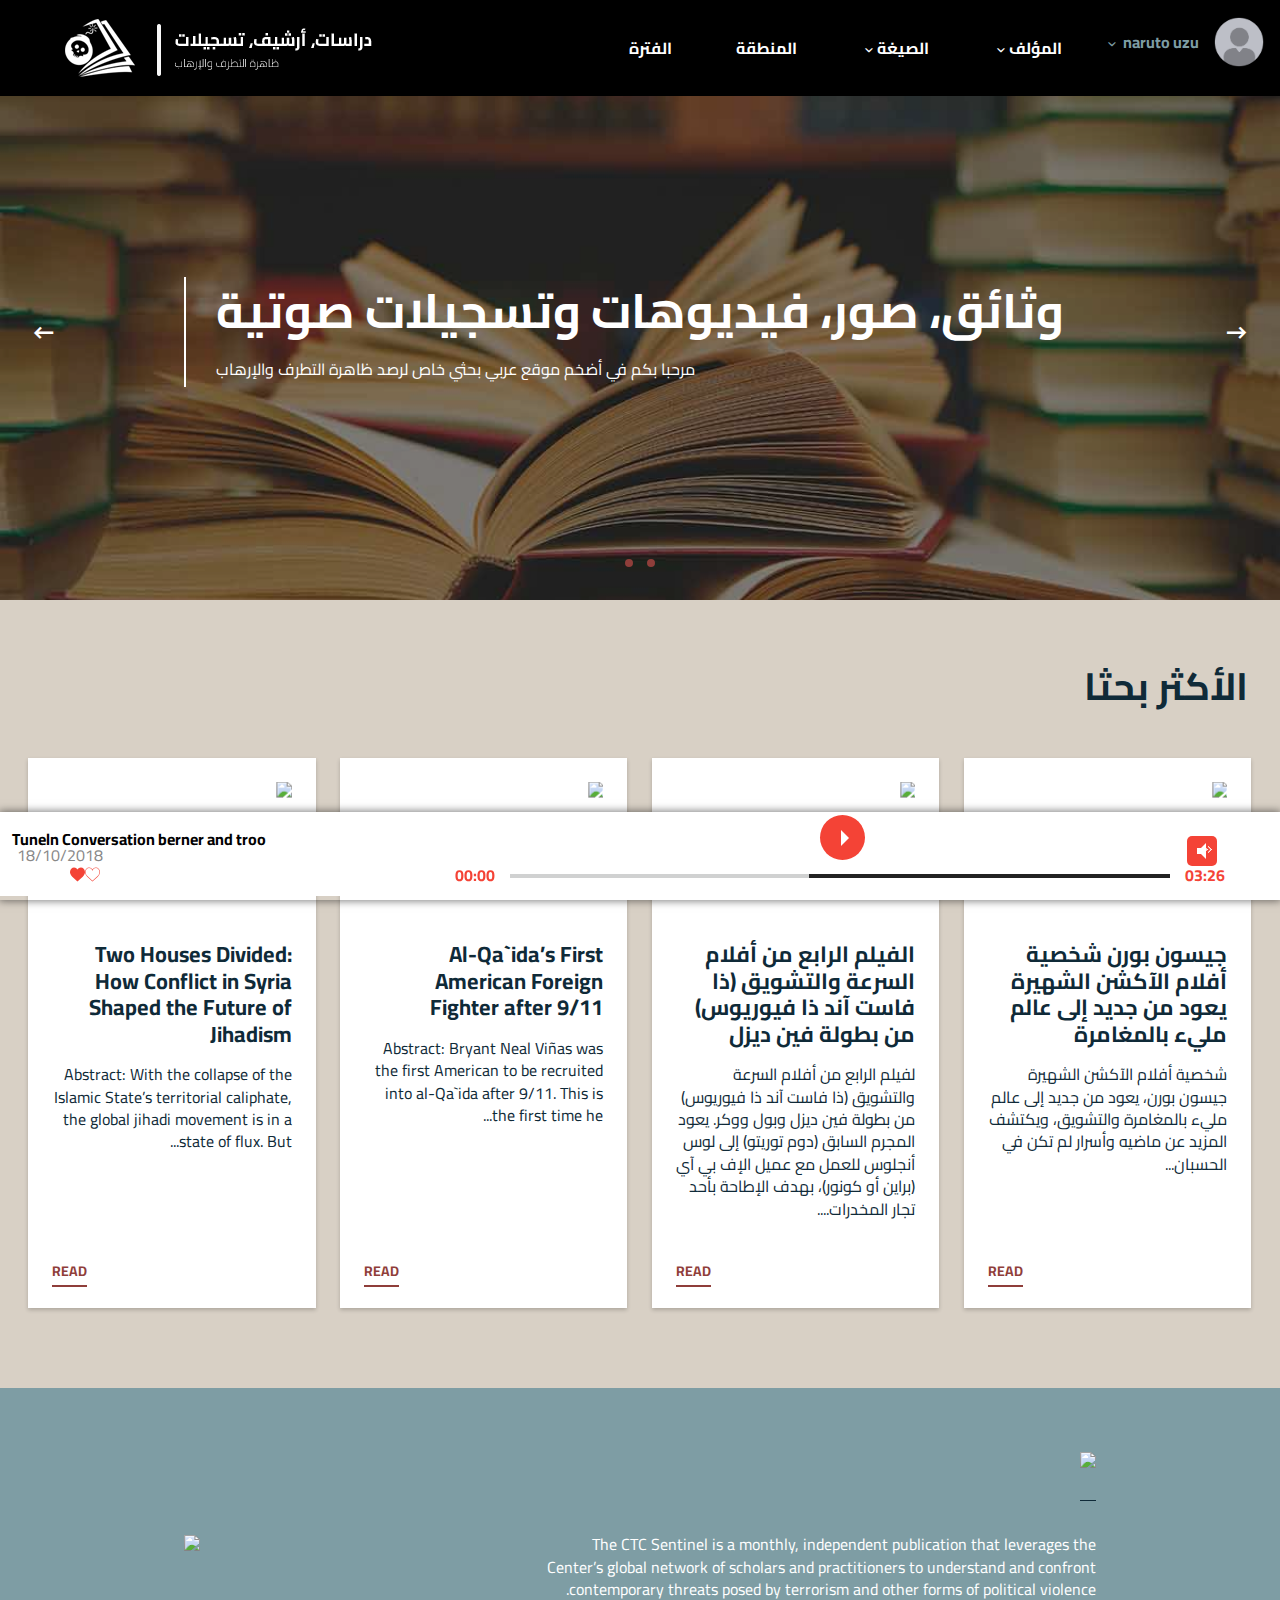
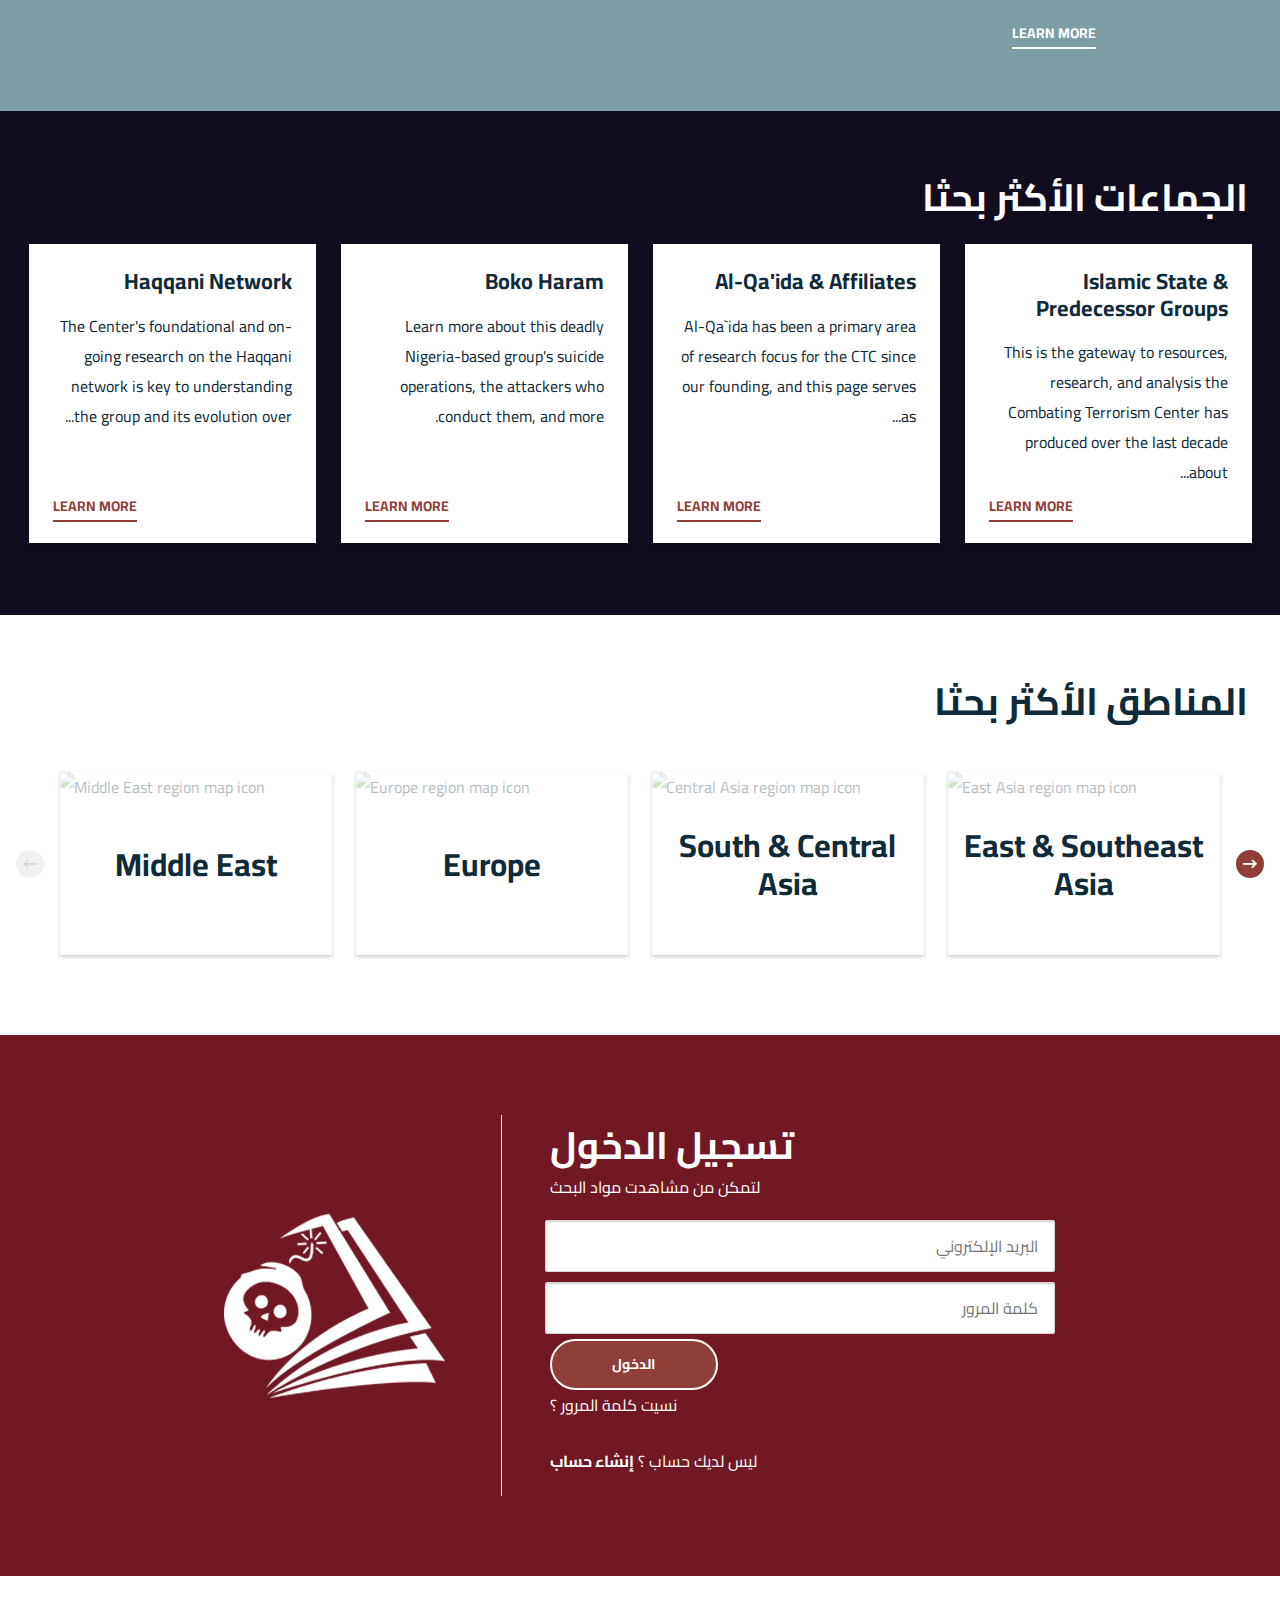
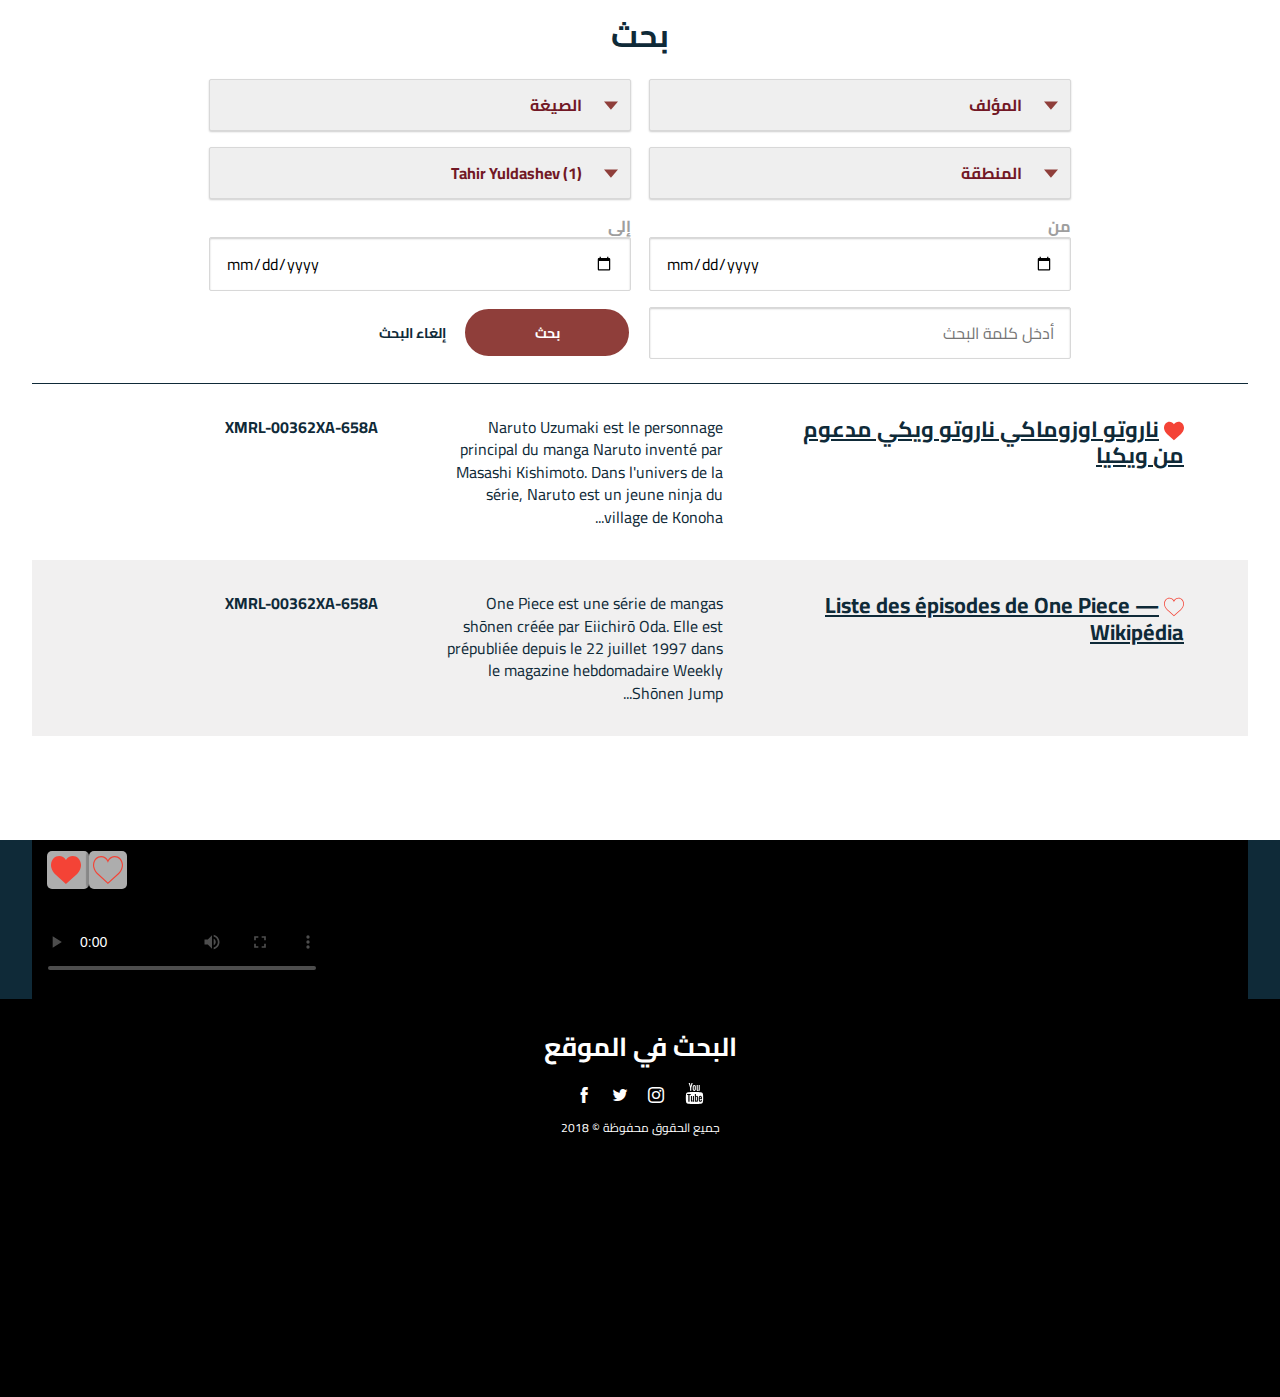
==== commit a4ee4ac6: "initialize" ====
--- a/index.html
+++ b/index.html
@@ -194,7 +194,7 @@
         <!-- start: Navbar -->
         <nav class="navprimary">
             <div class="navwrap" aria-hidden="false">
-                <h6 class="showmobile navheading" data-title="القائمة الرئيسية">القائمة الرئيسية</h6>
+                <h6 class="showmobile navheading" data-title=""></h6>
                 <div class="nav__outer scrollable">
                     <ul id="menu-primary" class="nav">
 
@@ -863,9 +863,9 @@
 
     <!-- Start: box (Audio) -->
     <div class="box-audio">
-        
+<!--         
         <button>إخفاء</button>
-        <button>إظهار</button>
+        <button>إظهار</button> -->
         <div class="info-audio">
             <img width="56" src="https://avatarfiles.alphacoders.com/946/94610.jpg" alt="">
             <p class="title-date">
--- a/assets/css/main.css
+++ b/assets/css/main.css
@@ -1,4 +1,4 @@
-body,html.frontend{background:#0f2a38}.icon,address{font-style:normal}.siteheader,body{-webkit-box-orient:vertical;-webkit-box-direction:normal}#slider,.carousel__track,.quicknav,.screen-reader-text,.slide{overflow:hidden}.aboutcontent__wrap,.currentissue__content,.homesheet__wrap,.imagelist__item,.kicker__wrap,.single__header,.siteheader,body{-webkit-box-direction:normal}.icon,body{-webkit-font-smoothing:antialiased}*,:after,:before,input{-webkit-box-sizing:border-box;box-sizing:border-box;outline:0}body,html{font-size:16px;margin:0;padding:0}article,aside,details,figcaption,figure,footer,header,hgroup,main,nav,section,summary{display:block}audio,canvas,progress,video{display:inline-block;vertical-align:baseline}input[type=number]::-webkit-inner-spin-button,input[type=number]::-webkit-outer-spin-button{height:auto}input[type=search]::-webkit-search-cancel-button,input[type=search]::-webkit-search-decoration{-webkit-appearance:none}.wp-editor a{color:#435363}html.frontend{color:#0f2a38;font-family:Cairo,serif;font-size:100%;height:100%}#page,body#tinymce{background:#fff}@media screen and (min-width:65rem){html.hasmessagebanner{padding-top:2.5rem}}body{display:-webkit-box;display:-ms-flexbox;display:flex;-ms-flex-direction:column;flex-direction:column;min-height:100%}a,a:visited{color:#0f2a38;text-decoration:none;-webkit-transition:all .25s;transition:all .25s}a:focus,a:hover{color:#8f3e3a;outline:0}a img{-webkit-transition:opacity .25s;transition:opacity .25s}a:focus img{opacity:.75}ol,ul{list-style-type:none;margin:0;padding:0}sup{line-height:1}.rte ol,.rte ul,.the-content ol,.the-content ul{list-style-type:disc;margin:.5rem 0 1rem 2rem}.rte ol ol,.rte ol ul,.rte ul ol,.rte ul ul,.the-content ol ol,.the-content ol ul,.the-content ul ol,.the-content ul ul{list-style-type:circle}.rte ol li,.rte ul li,.the-content ol li,.the-content ul li{margin:.25rem}img{height:auto;max-width:100%;-webkit-transition:opacity .5s,-webkit-transform .5s;transition:opacity .5s,-webkit-transform .5s;transition:opacity .5s,transform .5s;transition:opacity .5s,transform .5s,-webkit-transform .5s;vertical-align:top}.authorcontact>a>span,.icon,a.backcrumbs>*,a.navmobile .navicon{vertical-align:middle}#page{-webkit-box-flex:1;-ms-flex:1 0 auto;flex:1 0 auto}@media screen and (min-width:65rem){#page{margin-top:4rem}}hr{border:none;border-top:2px solid #435363;margin:.5rem}.debug{display:none}.xdebug-error{color:#000}.container{margin-left:auto;margin-right:auto;max-width:75rem;padding-left:2rem;padding-right:2rem}@media screen and (min-width:35rem){.container{padding-left:2rem;padding-right:2rem}}.container.fullwidth{max-width:none}.container.skinny{max-width:55rem}@media screen and (max-width:65rem){html.noscrollmobile{overflow:hidden}}.icon-arrow-down:before{content:"\E900"}.icon-arrow-left:before{content:"\E901"}.icon-arrow-right:before{content:"\E902"}.icon-arrow-up:before{content:"\E903"}.icon-download:before{content:"\E904"}.icon-mail:before{content:"\E905"}.icon-search:before{content:"\E906"}.icon-chevron-small-down:before{content:"\E909"}.icon-chevron-small-left:before{content:"\E90A"}.icon-chevron-small-right:before{content:"\E90B"}.icon-chevron-small-up:before{content:"\E90C"}.icon-cross:before{content:"\E916"}.icon-minus:before{content:"\E918"}.icon-plus:before{content:"\E919"}.icon-facebook:before{content:"\E91A"}.icon-instagram:before{content:"\E91B"}.icon-twitter:before{content:"\E91C"}#slider:after,#slider:before,.clearfix:after,.gallery-icon:before,.grid:after,.imgbackground:before,.paginationlinks .page-numbers:not(.next):not(.prev):not(.dots):before,a.callout:after,a.callout:before{content:""}@font-face{font-family:icon;font-style:normal;font-weight:400;src:url([data-uri]);src:url([data-uri]) format("embedded-opentype"),url([data-uri]) format("truetype"),url([data-uri]) format("woff"),url(/app/themes/ctc/dist/fonts/icon_76119062.svg) format("svg")}.h1,.h2,.h3,.h4,.h5,.h6,.p,h1,h2,h3,h4,h5,h6,p{color:inherit;margin:0 0 1rem;padding:0}.h1 a,.h2 a,.h3 a,.h4 a,.h5 a,.h6 a,.p a,h1 a,h2 a,h3 a,h4 a,h5 a,h6 a,p a{font-family:inherit}.h1,.h2,.h3,.h4,.h5,.h6,h1,h2,h3,h4,h5,h6{color:#0f2a38;font-family:Cairo,sans-serif;font-weight:700;line-height:1.2em}.h1,h1{font-size:2.875em;line-height:1.125em}.h2,h2{font-size:2.375em}.h3,h3{font-size:2em}.h4,h4{font-size:1.625em}.h5,h5{font-size:1.375em}.h6,h6{font-size:1.125em}.p,p{font-size:1em;line-height:1.4em}.xlarge{font-size:3em;line-height:1em}@media screen and (max-width:49.9375rem){.xlarge{font-size:2.5em}}.introcopy{font-size:1.125em;max-width:40rem}.upperspace{font-family:Cairo,sans-serif;font-weight:700;letter-spacing:0;text-transform:uppercase}.icon{-moz-osx-font-smoothing:grayscale;font-family:icon!important;font-variant:normal;font-weight:400;line-height:1;speak:none;text-transform:none}.flex{-webkit-flex-wrap:wrap;display:-webkit-box;display:-ms-flexbox;display:flex;-ms-flex-wrap:wrap;flex-wrap:wrap}.clearfix:after{clear:both;display:table}.clear{clear:both}.space-small{margin-bottom:1rem;margin-top:1rem}.space-med{margin-bottom:2rem;margin-top:2rem}.space-large{margin-bottom:4rem;margin-top:4rem}@media screen and (max-width:49.9375rem){.space-large{margin-bottom:2rem;margin-top:2rem}}.section{padding:3rem 0}@media screen and (min-width:50rem){.section{padding:4rem 0}}.stack__wrap{display:-webkit-box;display:-ms-flexbox;display:flex;-ms-flex-wrap:wrap;flex-wrap:wrap;margin:0 1rem}.left{float:left}.right{float:right}.no-float{float:none}.zeromargin{margin:0!important}@media screen and (max-width:49.9375rem){.zeromargin-mobile{margin:0}.zeropadding-mobile{padding:0}}.grid{margin-left:-2rem}.grid:after{clear:both;display:table}.grid-item{float:left;margin-bottom:2rem;padding-left:2rem}.hidden{opacity:0}@media screen and (max-width:64.9375rem){.hidemobile{display:none!important}}@media screen and (min-width:65rem){.showmobile{display:none!important}}@media screen and (max-width:34.9375rem){.hidemobile__small{display:none!important}}@media screen and (min-width:35rem){.introcopy{font-size:16px}.showmobile__small{display:none!important}}.center-text{text-align:center}.center-margin{margin-left:auto;margin-right:auto}.center-vertical{position:absolute;top:50%;-webkit-transform:translateY(-50%);transform:translateY(-50%);width:100%}@media screen and (max-width:49.9375rem){.center-vertical{position:relative;top:0;-webkit-transform:none;transform:none}}.centertransform,.gallery-icon img,.imgbackground img{left:50%;top:50%;-webkit-transform:translate(-50%,-50%)}.centertransform{position:absolute;transform:translate(-50%,-50%);width:100%}.gallery-icon,.imgbackground{background-size:100px 100px;overflow:hidden;position:relative;width:100%}.gallery-icon:before,.imgbackground:before{display:block;padding-top:60%}.gallery-icon>*,.imgbackground>*{position:relative}.gallery-icon img,.imgbackground img{background:#fff;height:auto;min-height:101%;min-width:101%;-o-object-fit:cover;object-fit:cover;opacity:0;position:absolute;transform:translate(-50%,-50%);-webkit-transition:min-width .5s,min-height .5s,opacity .5s;transition:min-width .5s,min-height .5s,opacity .5s;-webkit-transition-timing-function:ease-out;transition-timing-function:ease-out;width:auto}.gallery-icon img.fadein,.imgbackground img.fadein{opacity:1}.gallery-icon>a,.imgbackground>a{bottom:0;left:0;position:absolute;right:0;top:0}.gallery-icon>a:focus img,.gallery-icon>a:hover img,.imgbackground>a:focus img,.imgbackground>a:hover img{min-height:105%;min-width:105%}.homeslider .slide,.introcontent .imgbackground{background:50% no-repeat #435363;background-size:100px 100px}a.button,input[type=submit]{-webkit-appearance:none;background:#8f3e3a;border:2px solid #fff;border-radius:2rem;color:#fff;cursor:pointer;display:inline-block;font-family:Cairo,sans-serif;font-size:.875em;font-weight:700;letter-spacing:0;min-width:12em;padding:.75em 2.5em;text-align:center;text-transform:uppercase;-webkit-transition:all .25s;transition:all .25s}a.button.dark,input[type=submit].dark{border-color:#0f2a38;color:#0f2a38}a.button.download__button,input[type=submit].download__button{background:0 0;border-color:#0f2a38;font-size:.75em;margin-bottom:.5rem;margin-left:.5rem;min-width:0;padding:.5em 1em}a.backcrumbs,a.callout{font-size:.875em;font-family:Cairo,sans-serif;letter-spacing:0;font-weight:700;text-transform:uppercase}a.button.download__button:first-child,input[type=submit].download__button:first-child{margin-left:0}a.button.download__button:hover,input[type=submit].download__button:hover{background:#0f2a38;border-color:#0f2a38;color:#fff}a.button:hover,input[type=submit]:hover{background:#fff;color:#8f3e3a}a.button:focus,input[type=submit]:focus{background:hsla(0,0%,100%,.75);color:#8f3e3a}a.callout{border:none!important;color:#8f3e3a;display:inline-block;position:relative}a.callout:after,a.callout:before{border-bottom-style:solid;border-bottom-width:2px;bottom:-3px;display:block;pointer-events:none;position:absolute;-webkit-transition:width .5s;transition:width .5s;width:100%}a.callout:before{right:0}a.callout:after,a.callout:focus:before,a.callout:hover:before{-webkit-transition-delay:0s;transition-delay:0s;width:0}a.callout:focus:after,a.callout:hover:after{-webkit-transition-delay:.1s;transition-delay:.1s;width:100%}a.backcrumbs{color:#8f3e3a;display:inline-block;margin-bottom:1rem}a.backcrumbs .icon{font-size:1.25em;left:0;position:relative;-webkit-transition:left .25s;transition:left .25s}a.navmobile .navicon,button{-webkit-transition:all .25s}a.backcrumbs:hover .icon{left:-.5rem}a.formreset{font-size:.875em;padding:1em}button{background:0 0;border:none;cursor:pointer;font-size:1em;transition:all .25s}.linklist__dropdown{font-family:Cairo,sans-serif}.linklist__dropdown select{font-weight:700;padding-right:3rem!important}input[type=date],input[type=email],input[type=number],input[type=password],input[type=search],input[type=text],select,textarea{border-color:#d8d8d8;border-radius:2px;border-style:solid!important;border-width:1px;-webkit-box-shadow:inset 0 .0625rem .125rem rgba(0,0,0,.2);box-shadow:inset 0 .0625rem .125rem rgba(0,0,0,.2);font-family:Cairo,sans-serif;font-size:1rem;letter-spacing:0;padding:.625rem 1rem!important;width:100%}label,select{letter-spacing:0!important}input[type=date]:focus,input[type=email]:focus,input[type=password]:focus,input[type=search]:focus,input[type=text]:focus,select:focus,textarea:focus{color:#721825}select{-moz-appearance:none;-webkit-appearance:none;appearance:none;outline:0;background-image:url([data-uri]);background-position:right .75em center;background-repeat:no-repeat;background-size:.875em!important;-webkit-box-shadow:0 .0625rem .125rem rgba(0,0,0,.2);box-shadow:0 .0625rem .125rem rgba(0,0,0,.2);font-family:Cairo,sans-serif!important;padding-right:5em}.navprimary a,.paginationlinks,.sitemessage,label{font-family:Cairo,sans-serif}select option{text-transform:none}label{font-size:.875rem!important;text-transform:uppercase!important}@media screen and (min-width:50rem){.linklist__dropdown select{min-width:20rem}}.alignnone{margin:5px 20px 20px 0}.aligncenter,div.aligncenter{display:block;margin:5px auto}.alignright{float:right;margin:5px 0 20px 20px}.alignleft{float:left;margin:5px 20px 20px 0}a img.alignright{float:right;margin:5px 0 20px 20px}a img.alignleft,a img.alignnone{margin:5px 20px 20px 0}a img.alignleft{float:left}a img.aligncenter{display:block;margin-left:auto;margin-right:auto}.wp-caption{background:#fff;border:1px solid #f0f0f0;max-width:96%;padding:5px 3px 10px;text-align:center}.wp-caption.alignleft,.wp-caption.alignnone{margin:5px 20px 20px 0}.wp-caption.alignright{margin:5px 0 20px 20px}.wp-caption img{border:0;height:auto;margin:0;max-width:98.5%;padding:0;width:auto}.wp-caption .wp-caption-text.p,.wp-caption p.wp-caption-text{font-size:11px;line-height:17px;margin:0;padding:0 4px 5px}.screen-reader-text{clip:rect(1px,1px,1px,1px);height:1px;position:absolute!important;white-space:nowrap;width:1px}.screen-reader-text:focus{background-color:#f1f1f1;border-radius:3px;-webkit-box-shadow:0 0 2px 2px rgba(0,0,0,.6);box-shadow:0 0 2px 2px rgba(0,0,0,.6);clip:auto!important;color:#21759b;display:block;font-size:14px;font-size:.875rem;font-weight:700;height:auto;left:5px;line-height:normal;padding:15px 23px 14px;text-decoration:none;top:5px;width:auto;z-index:100000}#slider:after,.slide{left:0;right:0;top:0;bottom:0}#slider{background:#435363;position:relative;width:100%}#slider:after,.arrow-nav button,.slide,.slide img{position:absolute}#slider:before{display:block;padding-top:50%;width:100%}#slider.home:before{padding-top:40%}#slider:after{background:rgba(0,0,0,.3);display:block}#slider.single .arrow-nav,#slider.single .bubble-nav,.slide{display:none}.slide{width:100%}.slide.item-0{display:block}.slide img{height:auto;left:50%;min-height:100%;min-width:100%;-o-object-fit:cover;object-fit:cover;opacity:0;top:50%;-webkit-transform:translate(-50%,-50%);transform:translate(-50%,-50%);-webkit-transition:opacity .5s;transition:opacity .5s;width:auto}.slide img.fadein{opacity:1}.arrow-nav button{color:#fff;font-size:1.2em;padding:.5em;top:50%;-webkit-transform:translateY(-50%);transform:translateY(-50%);z-index:2}@media screen and (max-width:64.9375rem){.arrow-nav button{display:none}}.arrow-nav .nav-left{left:1.5rem}.arrow-nav .nav-left:hover{padding-left:0;padding-right:1em}.arrow-nav .nav-right{right:1.5rem}.arrow-nav .nav-right:hover{padding-left:1em;padding-right:0}.bubble-nav,.carousel__bubblenav{bottom:0;padding:1.5rem;position:absolute;text-align:center;width:100%;z-index:2}.bubble,.carousel__bubble{background:#d8d8d8;border-radius:.625em;cursor:pointer;display:inline-block;height:.5em;margin:0 .325em;-webkit-transition:background .5s,width .2s,height .2s,margin .2s;transition:background .5s,width .2s,height .2s,margin .2s;width:.5em}.bucket,.navprimary .navwrap{-webkit-transition:opacity .5s,-webkit-transform .5s}.bubble.active,.carousel__bubble.active{background:#8f3e3a}@media screen and (max-width:49.9375rem){.bubble-nav{display:none}}.gallery{display:-webkit-box;display:-ms-flexbox;display:flex;-ms-flex-wrap:wrap;flex-wrap:wrap;margin:0 -1%;width:102%}.gallery-item{-webkit-box-flex:0;-ms-flex:0 1 48%;flex:0 1 48%;margin:1%;min-width:48%}.gallery-item .gallery-icon:before{padding-top:100%}.gallery-item figcaption{display:none}@media screen and (min-width:35rem){.gallery-item{-ms-flex-preferred-size:31%;flex-basis:31%;min-width:31%}}@media screen and (min-width:50rem){.gallery-item{-ms-flex-preferred-size:23%;flex-basis:23%;min-width:23%}}.stack{display:-webkit-box;display:-ms-flexbox;display:flex;-ms-flex-wrap:wrap;flex-wrap:wrap;padding:0 1rem}.bucket{background:#fff;-webkit-box-shadow:0 .125em .25em rgba(0,0,0,.2);box-shadow:0 .125em .25em rgba(0,0,0,.2);display:inline-block;-webkit-box-flex:0;-ms-flex:0 0 98%;flex:0 0 98%;margin:1rem 1%;max-width:98%;opacity:0;padding:1rem;position:relative;-webkit-transform:translateY(1rem);transform:translateY(1rem);transition:opacity .5s,-webkit-transform .5s;transition:transform .5s,opacity .5s;transition:transform .5s,opacity .5s,-webkit-transform .5s;white-space:normal}.bucket__image,.bucket__title{margin-bottom:1rem}.bucket.slidein{opacity:1;-webkit-transform:translateY(0);transform:translateY(0)}.bucket__content{padding-bottom:3rem}.bucket__excerpt a{display:none}a.bucket__callout{bottom:1.25rem;color:#8f3e3a;left:1rem;position:absolute}.carousel,.carousel__bucket,.carousel__track,.carouselwrap{position:relative}@media screen and (min-width:35rem){.bucket{-webkit-box-flex:0;-ms-flex:0 1 48%;flex:0 1 48%;max-width:48%}}@media screen and (min-width:65rem){.bucket{-webkit-box-flex:0;-ms-flex:0 1 23%;flex:0 1 23%;max-width:23%}}@media screen and (min-width:80rem){.bucket{padding:1.5rem}a.bucket__callout{bottom:1.5rem;left:1.5rem}}.carousel__track{padding:0 1rem;white-space:nowrap}.carousel{display:-webkit-box;display:-ms-flexbox;display:flex;padding:.25rem 0}.carousel__bucket{-webkit-box-shadow:0 .125em .25em rgba(0,0,0,.2);box-shadow:0 .125em .25em rgba(0,0,0,.2);display:inline-block;-webkit-box-flex:0;-ms-flex:0 0 98%;flex:0 0 98%;margin:1%;white-space:normal}.carousel__title{margin-bottom:2rem}a.carousel__bucket__callout{color:#8f3e3a;position:absolute}.carousel__bucket__content{padding-bottom:2rem}.carousel__nav{position:absolute;left:2rem;top:-4rem;width:4rem}.carousel__nav .nav{background:#8f3e3a;border-radius:2rem;color:#fff;font-size:.875em;padding:.5em;position:absolute}.carousel__nav .nav:hover{opacity:.75}.carousel__nav .nav.left{left:0}.carousel__nav .nav.right{right:0}.carousel__nav .nav.inactive{background:#f1f0f0;color:#d8d8d8}.carousel__bubblenav{bottom:-3rem;cursor:auto}@media screen and (min-width:35rem){.carousel__bucket{-webkit-box-flex:0;-ms-flex:0 0 48%;flex:0 0 48%}.carousel__bubblenav{display:none}}@media screen and (min-width:65rem){.carousel__track{margin:0 3rem;padding:0}.carousel__nav{position:static}.carousel__nav .nav{background:#8f3e3a;border-radius:2rem;color:#fff;font-size:.875em;padding:.5em;top:50%;-webkit-transform:translateY(-50%);transform:translateY(-50%)}.carousel__nav .nav.left{left:1rem}.carousel__nav .nav.right{right:1rem}.carousel__bucket{-webkit-box-flex:0;-ms-flex:0 0 23%;flex:0 0 23%}}.paginationlinks{padding:2rem;text-align:center}.paginationlinks .page-numbers{color:#86817b;padding:.25rem;position:relative}.paginationlinks .page-numbers:not(.next):not(.prev):not(.dots):before{border-bottom-style:solid;border-bottom-width:2px;bottom:.125em;color:inherit;left:.25em;position:absolute;right:.25em;-webkit-transition:width .2s;transition:width .2s;width:0}.paginationlinks .page-numbers.current{color:#435363}.paginationlinks .page-numbers.current:before,.paginationlinks .page-numbers:focus:before,.paginationlinks .page-numbers:hover:before{width:calc(100% - .5rem)!important}.paginationlinks .icon{background:#8f3e3a;border-radius:2em;color:#fff;font-size:.75em;padding:.5em;-webkit-transition:all .2s;transition:all .2s}.paginationlinks .icon:focus,.paginationlinks .icon:hover{background:#d8d8d8;color:#435363}.siteheader{z-index:999999 !important;-webkit-box-align:center;-ms-flex-align:center;align-items:center;background:#000;color:#fff;display:-webkit-box;display:-ms-flexbox;display:flex;-ms-flex-direction:column;flex-direction:column;height:8.5rem;-webkit-box-pack:justify;-ms-flex-pack:justify;justify-content:space-between;z-index:10}.hasmessagebanner .siteheader{top:2.5rem}.siteheader .brand{display:inline-block;height:100%;padding:1rem;text-align:left}.siteheader .brand:focus{background:#435363}.siteheader .brand img{height:100%}.sitemessage{background-color:#8f3e3a;color:#fff;font-size:1rem;left:0;padding:.5rem 1rem;right:0;top:0}.sitemessage .p,.sitemessage p{margin:0}.screenreadershortcut{position:absolute;top:-1000em}.screenreadershortcut:focus{background:#f1f1f1;-webkit-box-shadow:0 0 2px 2px rgba(0,0,0,.6);box-shadow:0 0 2px 2px rgba(0,0,0,.6);color:#0073aa;display:block;font-size:14px;font-weight:600;height:auto;left:6px;line-height:normal;padding:15px 23px 14px;text-decoration:none;top:7px;width:auto;z-index:100000}.navprimary{background:#B25E00;display:block;height:3rem;min-height:3rem;position:relative;width:100%}.navprimary .navwrap{transition:opacity .5s,-webkit-transform .5s;transition:transform .5s,opacity .5s;transition:transform .5s,opacity .5s,-webkit-transform .5s;z-index:-1}.navprimary ul{display:inline}.navprimary li{float:none;list-style-image:none;list-style-type:none!important}.navprimary li.active>a,.navprimary li.current-menu-anscestor>a,.navprimary li.current-menu-parent>a{color:#93a2b0}.navprimary a{color:#fff;display:inline-block;font-size:1em;font-weight:700;letter-spacing:0;padding:1em 2em;text-transform:uppercase}.navprimary a:visited{color:#fff}.navprimary a:focus,.navprimary a:hover{color:#93a2b0}.quicknav .navmobileheader a:focus,.quicknav .navmobileheader a:hover,a.navmobile,a.navmobile:hover{color:#fff}.navprimary .searchlink{display:none!important}.navprimary .icon-search{background:#435363;border-radius:2em;color:#fff;display:inline-block;font-size:.75em;height:2.5em;margin:.5em 1em;padding:.75em;position:relative;width:2.5em}.navprimary .icon-search:before{display:block;height:0;width:0}.navprimary .icon-search:hover{background:#fff}.quicknav{background:#721825;height:100%;padding:0 4rem 0 1rem;position:relative}.quicknav ul{display:-webkit-box;display:-ms-flexbox;display:flex;height:100%;-webkit-box-pack:end;-ms-flex-pack:end;justify-content:flex-end;-webkit-transition:-webkit-transform .5s;transition:-webkit-transform .5s;transition:transform .5s;transition:transform .5s,-webkit-transform .5s;width:100%}.quicknav li{display:inline-block;float:none;height:100%}.quicknav a{-webkit-box-align:center;-ms-flex-align:center;align-items:center;display:-webkit-box;display:-ms-flexbox;display:flex;height:100%;padding:.5rem}.quicknav .navmobileheader{left:0;padding:.5rem;position:absolute;top:0;-webkit-transition:-webkit-transform .5s;transition:-webkit-transform .5s;transition:transform .5s;transition:transform .5s,-webkit-transform .5s}.quicknav .navmobileheader__title{font-weight:700;margin-left:.25em}.quicknav .quicknavlink__research span{font-size:1.25em}a.navmobile{-webkit-box-shadow:0 0 .5em rgba(0,0,0,.3);box-shadow:0 0 .5em rgba(0,0,0,.3);font-size:.75em;height:100%;padding:1.25em 1em;position:absolute;right:0;top:0;width:3rem}a.navmobile .navicon{color:inherit;display:inline-block;margin-right:.5em;margin-top:0;position:relative;transition:all .25s;width:1em}a.navmobile .navicon span,a.navmobile .navicon:after,a.navmobile .navicon:before{border-top-style:solid;border-top-width:2px;content:"";display:block;left:0;margin-top:-1px;position:absolute;-webkit-transition:all .25s;transition:all .25s;width:2em}a.navmobile .navicon:before{top:-7px}a.navmobile .navicon:after{bottom:-8px}.sub-menu{-webkit-transition:-webkit-transform .5s;transition:-webkit-transform .5s;transition:transform .5s;transition:transform .5s,-webkit-transform .5s;z-index:1}.sub-menu>li .sub-menu{z-index:2}.sub-menu>li .sub-menu>li .sub-menu{z-index:3}.sub-menu>li .sub-menu>li .sub-menu>li .sub-menu{z-index:4}.sub-menu>li .sub-menu>li .sub-menu>li .sub-menu>li .sub-menu{z-index:5}@media screen and (max-width:64.9375rem){.noscrollmobile .siteheader,.siteheader .navprimary .navwrap{top:0;left:0;position:fixed;right:0}.siteheader .nav li.scrollable .sub-menu,.siteheader .navprimary .nav__outer.scrollable{overflow:auto}.noscrollmobile #page{margin-top:8.5rem}.siteheader .brand{background:#000;height:5.5rem;max-width:100%;width:100%}.siteheader .brand img{max-width:100%}.siteheader .navprimary .navwrap{background:#9A9A9A;bottom:0;opacity:0;padding-top:8.5rem;-webkit-transform:translateY(-100%);transform:translateY(-100%)}.siteheader .navprimary .navwrap li{border-bottom:1px solid #0f2a38}.siteheader .navprimary .navwrap li a{display:block;font-weight:700;padding:1.5rem 3.5rem 1.5rem 1.5rem;text-decoration:underline}.siteheader .navprimary .navwrap li.inactive>a{text-decoration:none}.siteheader .navprimary .navwrap li.inactive>a:focus,.siteheader .navprimary .navwrap li.inactive>a:hover{color:#fff}.siteheader .navprimary .navmobileheader{-webkit-transform:translateY(-100%);transform:translateY(-100%)}.siteheader .navprimary .navmobileheader a{font-family:Cairo,serif;font-weight:800;font-size:.875em;letter-spacing:0;text-transform:none}.siteheader .navprimary .navmobileheader span{margin-right:.5rem}.siteheader .navprimary .navheading{-webkit-box-align:center;-ms-flex-align:center;align-items:center;background:#868484;color:#fff;display:-webkit-box;display:-ms-flexbox;display:flex;height:4rem;letter-spacing:0;line-height:1em;margin-bottom:0;padding:1.5rem;text-transform:uppercase}.siteheader .navprimary .nav__outer{bottom:0;left:0;position:fixed;right:0;top:12.5rem}.siteheader .navprimary.active .navwrap{opacity:1;-webkit-transform:translateY(0);transform:translateY(0)}.siteheader .navprimary.active .navicon span{left:.5em;-webkit-transform:rotate(180deg);transform:rotate(180deg);width:0}.siteheader .navprimary.active .navicon:before{left:0;top:-1px;-webkit-transform:rotate(135deg);transform:rotate(135deg);width:2em}.siteheader .navprimary.active .navicon:after{bottom:0;left:0;top:auto;-webkit-transform:rotate(225deg);transform:rotate(225deg);width:2em}.siteheader .navprimary.active .quicknav ul{-webkit-transform:translateY(100%);transform:translateY(100%)}.siteheader .navprimary.active .quicknav ul a{font-weight:700}.siteheader .navprimary.active .navmobileheader{-webkit-transform:translateY(0);transform:translateY(0)}.siteheader .nav{z-index:0}.siteheader .nav li{position:relative;width:100%}.siteheader .nav li span{display:none}.siteheader .nav li.menu-item-has-children>span{background:rgba(0,0,0,.2);border-radius:2rem;cursor:pointer;display:block;padding:.75rem;position:absolute;left:75px;top:50%;-webkit-transform:translateY(-50%);transform:translateY(-50%)}.siteheader .nav li.menu-item-has-children>span:before{content:"\E902";font-family:icon}.siteheader .nav li.divider{border-color:#93a2b0;border-width:2px}.siteheader .sub-menu{background:#9A9A9A;bottom:0;-webkit-box-shadow:0 .25rem .25rem rgba(0,0,0,.3);box-shadow:0 .25rem .25rem rgba(0,0,0,.3);left:0;position:fixed;right:0;top:12.5rem;-webkit-transform:translateX(100%);transform:translateX(100%);width:100%}.siteheader .sub-menu>li .sub-menu{top:0}.siteheader .activeparent>.sub-menu{-webkit-transform:translateX(0);transform:translateX(0)}}@media screen and (max-width:34.9375rem){.siteheader .quicknav{font-size:.875em;padding:0 3rem 0 0;text-align:center}.siteheader .quicknav ul{-ms-flex-pack:distribute;justify-content:space-around}.siteheader .navmobile{padding:1.25em}}@media screen and (max-width:1120px) and (min-width:65rem){.siteheader .brand img{max-width:20rem}}@media screen and (min-width:65rem){.siteheader,.sitemessage{left:0;position:fixed;right:0}.siteheader{-webkit-box-orient:horizontal;-webkit-box-direction:normal;-ms-flex-direction:row;flex-direction:row;height:6rem;padding:0 1rem 0 0;top:0;-webkit-transition:height .375s;transition:height .375s}.siteheader .brand{-webkit-transition:padding .375s;transition:padding .375s}.siteheader .brand img{-webkit-transition:max-width .375s;transition:max-width .375s}.siteheader.minify{height:4rem}.siteheader.minify .brand{padding:.75rem 1rem}body.admin-bar .siteheader{top:2rem}.sitemessage{-webkit-box-align:center;-ms-flex-align:center;align-items:center;display:-webkit-box;display:-ms-flexbox;display:flex;-webkit-box-pack:center;-ms-flex-pack:center;justify-content:center;min-height:2.5rem;padding:0 2rem;top:0;z-index:10}.navprimary{background:0 0;display:inline-block;height:100%;width:auto;z-index:0}.navprimary .nav__outer,.navprimary .navwrap{-webkit-box-align:center;-ms-flex-align:center;align-items:center;background:0 0;display:-webkit-box;display:-ms-flexbox;display:flex;height:100%;opacity:1;position:static;-webkit-transform:translateY(0);transform:translateY(0)}.navprimary ul{display:flex;height:100%}.navprimary li{-webkit-box-align:center;-ms-flex-align:center;align-items:center;display:-webkit-box;display:-ms-flexbox;display:flex;float:left;height:100%;width:auto}.navprimary li>.sub-menu{display:none}.navprimary li.menu-research>.icon:before{content:"\E909";position:relative;right:88px}.navprimary li.menu-education>.sub-menu,.navprimary li.menu-research>.sub-menu{display:none;position:absolute;top:100%;left:126px}.navprimary li.menu-education>.sub-menu{display:none;position:absolute;top:100%;left:0}.navprimary li.menu-education>.sub-menu.child-focused,.navprimary li.menu-research>.sub-menu.child-focused{display:block}.navprimary li.menu-education>.sub-menu .searchlink,.navprimary li.menu-research>.sub-menu .searchlink{background:#0f2a38;color:#fff;display:block!important;padding:1rem;text-align:center}.navprimary li.menu-education>.sub-menu .searchlink.hover,.navprimary li.menu-education>.sub-menu .searchlink:hover,.navprimary li.menu-research>.sub-menu .searchlink.hover,.navprimary li.menu-research>.sub-menu .searchlink:hover{background:#0f2a38}.navprimary li.menu-education>.sub-menu .searchlink:before,.navprimary li.menu-research>.sub-menu .searchlink:before{content:"Search CTC Research";display:block;font-family:Cairo,sans-serif;font-size:1.25rem;margin-bottom:.75rem;-webkit-transition:color .25s;transition:color .25s}.navprimary li.menu-education>.sub-menu .searchlink>a,.navprimary li.menu-research>.sub-menu .searchlink>a{border-radius:2rem;border-style:solid;border-width:2px;color:#fff!important;display:inline-block;margin-right:0;padding:.5rem 2rem;width:auto}.navprimary li.menu-education>.sub-menu .searchlink>a:focus,.navprimary li.menu-education>.sub-menu .searchlink>a:hover,.navprimary li.menu-research>.sub-menu .searchlink>a:focus,.navprimary li.menu-research>.sub-menu .searchlink>a:hover{background:#fff;border-color:#fff;color:#0f2a38!important}.navprimary li.menu-education>.sub-menu .searchlink>.icon,.navprimary li.menu-research>.sub-menu .searchlink>.icon{display:none}.navprimary li.menu-education>.sub-menu li,.navprimary li.menu-research>.sub-menu li{height:auto;-webkit-transition:background .2s,color .2s;transition:background .2s,color .2s}.navprimary li.menu-education>.sub-menu>li,.navprimary li.menu-research>.sub-menu>li{-webkit-box-align:center;-ms-flex-align:center;align-items:center;background:#1f1e1e;border-bottom:1px solid #454748;display:-webkit-box;display:-ms-flexbox;display:flex;float:none}.navprimary li.menu-education>.sub-menu>li>.icon,.navprimary li.menu-research>.sub-menu>li>.icon{margin-right:1em;opacity:0;-webkit-transform:translateX(-.5em);transform:translateX(-.5em);-webkit-transition:opacity .2s,-webkit-transform .2s;transition:opacity .2s,-webkit-transform .2s;transition:opacity .2s,transform .2s;transition:opacity .2s,transform .2s,-webkit-transform .2s}.navprimary li.menu-education>.sub-menu>li>.icon:before,.navprimary li.menu-research>.sub-menu>li>.icon:before{content:"\E902"}.navprimary li.menu-education>.sub-menu>li>.sub-menu,.navprimary li.menu-research>.sub-menu>li>.sub-menu{background:#93a2b0;-webkit-box-shadow:inset 0 -5px 3px #93a2b0;box-shadow:inset 0 -5px 3px #93a2b0;display:none;height:auto;left:100%;max-height:calc(100vh - 6rem);overflow:auto;padding:1em 0;position:absolute;top:0}.navprimary li.menu-education.hover>.sub-menu,.navprimary li.menu-education:hover>.sub-menu,.navprimary li.menu-education>.sub-menu>li.hover>.sub-menu,.navprimary li.menu-research.hover>.sub-menu,.navprimary li.menu-research:hover>.sub-menu,.navprimary li.menu-research>.sub-menu>li.hover>.sub-menu{display:block}.navprimary li.menu-education>.sub-menu>li>.sub-menu a,.navprimary li.menu-research>.sub-menu>li>.sub-menu a{padding:1em 2em}.navprimary i.menu-research>.sub-menu>li>.sub-menu li,.navprimary li.menu-education>.sub-menu>li>.sub-menu li{position:relative}.navprimary li.menu-education>.sub-menu>li>.sub-menu li.divider,.navprimary li.menu-research>.sub-menu>li>.sub-menu li.divider{margin-bottom:.75rem}.navprimary li.menu-education>.sub-menu>li>.sub-menu li.divider:after,.navprimary li.menu-research>.sub-menu>li>.sub-menu li.divider:after{border-top:2px solid #435363;bottom:-.425rem;content:"";font-size:.875em;left:2em;position:absolute;width:3rem}.navprimary li.menu-education>.sub-menu>li>.sub-menu li a:focus,.navprimary li.menu-education>.sub-menu>li>.sub-menu li a:hover,.navprimary li.menu-research>.sub-menu>li>.sub-menu li a:focus,.navprimary li.menu-research>.sub-menu>li>.sub-menu li a:hover{background:#bcc7d2;color:#435363}.navprimary li.menu-education>.sub-menu>li.active a,.navprimary li.menu-education>.sub-menu>li.hover a,.navprimary li.menu-research>.sub-menu>li.active a,.navprimary li.menu-research>.sub-menu>li.hover a{color:#fff}.navprimary li.menu-education>.sub-menu>li a,.navprimary li.menu-research>.sub-menu>li a{text-align:right;display:block;padding:2em;width:22em}.navprimary li.menu-education>.sub-menu>li.hover,.navprimary li.menu-research>.sub-menu>li.hover{background:#93a2b0}.navprimary li.menu-education>.sub-menu>li.hover .icon,.navprimary li.menu-education>.sub-menu>li:hover .icon,.navprimary li.menu-research>.sub-menu>li.hover .icon,.navprimary li.menu-research>.sub-menu>li:hover .icon{opacity:1;-webkit-transform:translateX(0);transform:translateX(0)}.navmobile,.quicknav{display:none}}footer,footer .menutitle{color:#fff}.harmonydocuments__title,.kicker__content,.text-center,footer{text-align:center}footer{background:#000;font-family:Cairo,sans-serif;letter-spacing:0;padding:2rem 1rem;text-transform:uppercase}footer .container{max-width:42rem}footer hr{margin:1rem auto;width:60%}footer a,footer a:visited{color:inherit;font-family:inherit;text-transform:uppercase}footer a:hover{color:#93a2b0}footer a:focus{text-decoration:underline}footer nav{margin-bottom:1.5rem}footer nav li{display:inline-block}footer nav a{display:block;font-size:.875em;padding:.5em 1em}footer .sociallink{font-size:1em;margin:.75rem}footer .sociallink a{padding:.5em}.attribution{color:#fff;font-size:.75em}.attribution .p,.attribution p{margin-bottom:.4rem}.attribution .p:last-child,.attribution p:last-child{margin-bottom:0}.contentwrap{padding:2rem}.contentwrap.nohero{padding-top:1rem}.contentwrap.skinny{max-width:40rem}.contentwrap:after{clear:both;content:"";display:table}.rte a,.wp-editor a{text-decoration:underline}.rte br,.wp-editor br{clear:both}.disclaimer{background:#f1f0f0;padding:2rem 0 1rem}@media screen and (min-width:50rem){.contentwrap{margin:0 auto;max-width:55rem}}@media screen and (min-width:65rem){.contentwrap{margin-left:15%;padding:2rem}.contentwrap.nosectionnavigation{margin-left:auto;margin-right:auto}.single article{padding-top:1.5rem}}@media screen and (min-width:80rem){.contentwrap{margin:0 auto}}.single article{margin-top:2rem}.single__header{-webkit-box-align:start;-ms-flex-align:start;align-items:flex-start;display:-webkit-box;display:-ms-flexbox;display:flex;-webkit-box-orient:vertical;-ms-flex-direction:column;flex-direction:column;margin:1rem 0 2rem}.single__header .h1,.single__header h1{font-size:2em}.single__highlightimage{margin-bottom:2rem;margin-top:-1rem}.single__highlightimage img{max-width:none;width:100%}@media screen and (max-width:49.9375rem){.single__highlightimage{margin:-2rem -2rem 2rem;width:calc(100% + 4rem)}}.single__image{-webkit-box-flex:0;-ms-flex:0 0 auto;flex:0 0 auto}.single__image img{margin-bottom:1.5rem;max-width:20rem;opacity:0;-webkit-transform:translateX(-.5rem);transform:translateX(-.5rem);width:100%}.single__image img.fadein{opacity:1;-webkit-transform:translateX(0);transform:translateX(0)}.single__postmeta{margin-bottom:1rem}.single__authors .h5,.single__authors h5,.single__categories .h5,.single__categories h5,.single__editors .h5,.single__editors h5{color:inherit;margin-bottom:.25rem}.single__authors ul,.single__categories ul,.single__downloadlinks,.single__editors ul{margin-bottom:1rem}.single__authors li,.single__categories li,.single__editors li{display:inline;font-weight:700;line-height:1.5em}.single__authors li:before,.single__categories li:before,.single__editors li:before{content:" / "}.annotationpopup:before,.introcontent__hero:after,.regionstack .carousel__bucket:before,.search__categories li:nth-child(2):before,.sectionnavigation .nav li a:before,.single__authors li:first-child:before,.single__categories li:first-child:before,.single__editors li:first-child:before,article.post:after{content:""}.single__authors a,.single__categories a,.single__editors a{border-bottom-style:solid;border-bottom-width:2px;color:inherit;font-family:Cairo,sans-serif;font-size:.875em}.single__authors a:hover,.single__categories a:hover,.single__editors a:hover{color:#8f3e3a}.single__editors{color:#435363}.single__categories{color:#86817b}.single__share .icon{padding:.25em}.single__share__title{font-size:.875em;margin-bottom:0}article.category-sentinel-article .single__image img,article.category-sentinel-issue .single__image img{-webkit-box-shadow:0 .125em .25em rgba(0,0,0,.2);box-shadow:0 .125em .25em rgba(0,0,0,.2)}article.post:after{clear:both;display:table}.single__content{margin-bottom:5rem}.single__content .p,.single__content p{background:0 0;-webkit-transition:background 3s;transition:background 3s}.single__content .highlightReference.p,.single__content p.highlightReference{background:#93a2b0;-webkit-transition:background 0s;transition:background 0s}.single__content sup{position:relative}.annotationpopup{background:#fff;border:2px solid #d8d8d8;bottom:calc(100% + 1rem);-webkit-box-shadow:0 .125rem .5rem rgba(0,0,0,.2);box-shadow:0 .125rem .5rem rgba(0,0,0,.2);display:none;line-height:1.2rem;opacity:0;padding:1rem;position:absolute;-webkit-transform:translate(-50%,.375rem);transform:translate(-50%,.375rem);-webkit-transition:opacity .2s,-webkit-transform .2s;transition:opacity .2s,-webkit-transform .2s;transition:opacity .2s,transform .2s;transition:opacity .2s,transform .2s,-webkit-transform .2s;width:15rem;word-wrap:break-word}.annotationpopup.popup__slidein{opacity:1;-webkit-transform:translate(-50%);transform:translate(-50%)}.annotationpopup:before{background:#fff;border:solid #d8d8d8;border-width:0 2px 2px 0;bottom:-.57rem;height:1rem;left:calc(50% - 1rem);margin-right:-1rem;position:absolute;-webkit-transform:rotate(45deg);transform:rotate(45deg);width:1rem}.annotationpopup br,.annotationpopup strong{display:none}@media screen and (min-width:50rem){.annotationpopup{display:inline}}.homesheet__wrap,.homeslider__content{display:-webkit-box;display:-ms-flexbox}@media screen and (min-width:1120px){.annotationpopup{width:20rem}}.annotationlink,.referencelink{font-weight:700;padding:.125em;text-decoration:none!important}.archive__section__article__title,.currentissue__articletitle,.new-compte b:hover{text-decoration:underline}.relatedcontent{background:#f1f0f0;padding:5rem 0}.relatedcontent__articletitle{margin-bottom:.5rem;text-decoration:underline}.relatedcontent__bucket{margin:1.5rem 0}@media screen and (min-width:50rem){.single article{margin-top:4rem}.single__header{-webkit-box-orient:horizontal;-webkit-box-direction:normal;-ms-flex-direction:row;flex-direction:row}.single__header .h1,.single__header h1{font-size:2.875em}.single__image{margin-right:2rem;max-width:15rem;-webkit-box-ordinal-group:0;-ms-flex-order:-1;order:-1}.single__image img{width:100%}}.entry-content-asset .video-wrapper{height:0;overflow:hidden;padding-bottom:56.25%;position:relative}.entry-content-asset .video-wrapper embed,.entry-content-asset .video-wrapper iframe,.entry-content-asset .video-wrapper object,.entry-content-asset .video-wrapper video{height:100%;left:0;position:absolute;top:0;width:100%}body#tinymce{margin:12px!important}.homeslider{position:relative}#slider.home{min-height:25rem}.homeslider__content{-webkit-box-align:center;-ms-flex-align:center;align-items:center;bottom:0;color:#fff;display:flex;-ms-flex-pack:distribute;justify-content:space-around;left:0;padding:2rem 0;position:absolute;right:0;top:0;z-index:0}.homeslider__wrap{max-width:60rem;overflow:hidden;padding:0 2rem;position:relative}.groupbucket__content,.homesheet__logo{padding-bottom:2rem}.homeslider__title{color:inherit;line-height:1.4em}.groupsstack__title,.homesheet *,.homesheet__content a.callout{color:#fff}.homeslider__message .p,.homeslider__message p{line-height:1.2em;margin-bottom:.5em}.homeslider .homeslider__message,.homeslider .homeslider__title{-webkit-transform:translateX(calc(-100% - 4rem));transform:translateX(calc(-100% - 4rem));-webkit-transition:-webkit-transform .5s;transition:-webkit-transform .5s;transition:transform .5s;transition:transform .5s,-webkit-transform .5s}.archive__section__article,.homesheet__image img{-webkit-transition:opacity .5s,-webkit-transform .5s}.homeslider.fadein .homeslider__message,.homeslider.fadein .homeslider__title{-webkit-transform:translateX(0);transform:translateX(0);-webkit-transition-timing-function:ease-out;transition-timing-function:ease-out}.featuredstack{background:#D8D0C5;position:relative}.featuredstack .bucket{background:#fff}.featuredstack .carousel__nav{top:3.5rem}.featuredstack .carouselwrap{position:static}.featuredstack__intro{margin-top:-1rem;max-width:50rem}.homesheet{background:#7E9DA4}.homesheet__wrap{-webkit-box-align:center;-ms-flex-align:center;align-items:center;display:flex;-webkit-box-orient:vertical;-ms-flex-direction:column;flex-direction:column;margin:0 auto;max-width:100%}.homesheet__image{-webkit-box-flex:0;-ms-flex:0 0 auto;flex:0 0 auto;max-width:100%;width:20rem}.homesheet__image img{opacity:0;-webkit-transform:translateX(-1rem);transform:translateX(-1rem);transition:opacity .5s,-webkit-transform .5s;transition:transform .5s,opacity .5s;transition:transform .5s,opacity .5s,-webkit-transform .5s}.homesheet__image img.fadein{opacity:1;-webkit-transform:translateX(0);transform:translateX(0)}.homesheet__content{-webkit-box-flex:1;-ms-flex:1 1 auto;flex:1 1 auto;margin:2rem 0 0;max-width:35rem}.homesheet__logo{border-bottom:1px solid #0f2a38;margin-bottom:2rem}.groupsstack{background:#120D1E}.groupbucket,.regionstack .imgbackground{background:#fff}.groupsstack__wrap{display:-webkit-box;display:-ms-flexbox;display:flex;-webkit-box-flex:1;-ms-flex:1 1 auto;flex:1 1 auto;-webkit-box-pack:justify;-ms-flex-pack:justify;justify-content:space-between;margin:0 1rem}.groupbucket{color:#0f2a38;margin:.5rem 1%;position:relative}.archive__section__header a.callout,.regionstack .carousel__bucket:focus .regiontitle,.regionstack .carousel__bucket:hover .regiontitle{color:#8f3e3a}.archive__section:nth-child(2n-1),.archivestack{background:#f1f0f0}.regionstack .carousel__bucket:before{display:block;padding-top:60%}.regionstack .carousel__bucket img{opacity:.3;-webkit-transition:opacity .5s;transition:opacity .5s}.regionstack .carousel__bucket:focus img,.regionstack .carousel__bucket:hover img{opacity:.75}.regionstack .carousel__bucket .regiontitle{left:50%;padding:1rem;position:absolute;text-align:center;top:50%;-webkit-transform:translate(-50%,-50%);transform:translate(-50%,-50%);-webkit-transition:color .2s;transition:color .2s;white-space:normal;width:100%}@media screen and (max-width:64.9375rem){.homeslider .homeslider__message,.homeslider .homeslider__title{opacity:0;-webkit-transform:translateY(1rem);transform:translateY(1rem);-webkit-transition:opacity .5s,-webkit-transform .5s;transition:opacity .5s,-webkit-transform .5s;transition:transform .5s,opacity .5s;transition:transform .5s,opacity .5s,-webkit-transform .5s}.homeslider .homeslider__title{line-height:1.2em}.homeslider.fadein .homeslider__message,.homeslider.fadein .homeslider__title{opacity:1;-webkit-transform:translate(0);transform:translate(0);-webkit-transition-timing-function:ease-out;transition-timing-function:ease-out}}@media screen and (min-width:65rem){.homeslider__wrap:before{border-left:2px solid #fff;bottom:100%;content:"";left:0;position:absolute;top:0;-webkit-transition:bottom 1s;transition:bottom 1s;-webkit-transition-timing-function:ease-out;transition-timing-function:ease-out}.homeslider__wrap .homeslider__message,.homeslider__wrap .homeslider__title{-webkit-transition:-webkit-transform 1s;transition:-webkit-transform 1s;transition:transform 1s;transition:transform 1s,-webkit-transform 1s;-webkit-transition-delay:1s;transition-delay:1s}.homeslider.fadein .homeslider__wrap:before{bottom:0}#home_slider{padding-top:1.5rem}}@media screen and (min-width:50rem){.groupsstack__wrap,.homesheet__wrap{-webkit-box-orient:horizontal;-webkit-box-direction:normal}.homesheet__wrap{-ms-flex-direction:row;flex-direction:row}.homesheet__content{margin:0 0 0 2rem}.groupsstack__wrap{-ms-flex-direction:row;flex-direction:row}.featuredstack .carousel__nav{top:4.5rem}}@media screen and (min-width:65rem){.featuredstack .carousel__nav{display:none}.featuredstack .carousel__track{margin:0 1rem}}.aboutcontent__wrap{display:-webkit-box;display:-ms-flexbox;display:flex;-webkit-box-orient:vertical;-ms-flex-direction:column;flex-direction:column}.aboutcontent__block{margin-bottom:1rem;padding:0}@media screen and (min-width:50rem){.aboutcontent__wrap{-webkit-box-orient:horizontal;-webkit-box-direction:normal;-ms-flex-direction:row;flex-direction:row}.aboutcontent__block{border-left:1px solid #0f2a38;margin-bottom:0;padding:0 3rem 0 2rem}.aboutcontent__block .p:last-child,.aboutcontent__block p:last-child{margin-bottom:0}.alumnilist{-webkit-column-count:2;column-count:2;-webkit-column-gap:1rem;column-gap:1rem}}.alumnilist{margin:3rem 0}.alumnilist__section{-webkit-column-break-inside:avoid;break-inside:avoid;page-break-inside:avoid}.alumnilist__title{border-bottom:2px solid #0f2a38;display:inline-block;margin-top:2rem;padding-bottom:.5rem}.imagelist__item,.pagelist__items{display:-webkit-box;display:-ms-flexbox}.imagelist__title{margin-bottom:1rem}.imagelist__items{border-top:2px solid #0f2a38;padding-top:2rem}.imagelist__item{-webkit-box-align:center;-ms-flex-align:center;align-items:center;display:flex;-webkit-box-orient:vertical;-ms-flex-direction:column;flex-direction:column;margin-bottom:2rem}.imagelist__item__image{display:inline-block;-webkit-box-flex:0;-ms-flex:0 0 auto;flex:0 0 auto;margin:0 0 1rem;max-width:20rem;width:100%}.imagelist__item__image:before{padding-top:100%}.imagelist__item__image img{width:100%}.imagelist__item__title{letter-spacing:0;text-transform:uppercase}.imagelist__large .imagelist__items{border:none;padding:0}.jobsection__list .p a,.jobsection__list p a,.team__quicknav a{border-bottom-width:2px;border-bottom-style:solid}.imagelist__large .imagelist__item{-ms-flex-wrap:wrap;flex-wrap:wrap}.imagelist__large .imagelist__item__image{margin-bottom:1rem;max-width:none;width:100%}.imagelist__large .imagelist__item__image:before{padding-top:45%}.pagelist__content,.pagelist__items{border-top:2px solid #0f2a38;padding-top:2rem}.pagelist__items{display:flex;-ms-flex-wrap:wrap;flex-wrap:wrap}.pagelist__item{padding-right:2rem;width:100%}@media screen and (max-width:49.9375rem){.imagelist__title{font-size:1.5rem}.imagelist__item__title{font-size:1rem}}@media screen and (min-width:50rem){.imagelist__item{-webkit-box-align:start;-ms-flex-align:start;align-items:flex-start;-webkit-box-orient:horizontal;-webkit-box-direction:normal;-ms-flex-direction:row;flex-direction:row}.imagelist__item__image{margin:0 2rem 0 0;max-width:15rem}.pagelist__item{padding-right:2rem;width:50%}}.archive__section__header{margin-bottom:2rem}.archive__section__content{display:-webkit-box;display:-ms-flexbox;display:flex;-ms-flex-wrap:wrap;flex-wrap:wrap}.archive__section__article{-webkit-box-flex:1;-ms-flex:1 1 100%;flex:1 1 100%;max-width:100%;opacity:0;padding-bottom:1rem;padding-top:1rem;-webkit-transform:translateY(1rem);transform:translateY(1rem);transition:opacity .5s,-webkit-transform .5s;transition:opacity .5s,transform .5s;transition:opacity .5s,transform .5s,-webkit-transform .5s}.archive__section__article.slidein{opacity:1;-webkit-transform:translateY(0);transform:translateY(0)}.archive__section__article__date{color:#86817b;font-size:.875em;margin-bottom:.25rem}@media screen and (min-width:50rem){.archive__section .container{margin-left:0;padding-left:calc(15% + 2rem)}.archive__section__article{-webkit-box-flex:0;-ms-flex:0 1 50%;flex:0 1 50%;max-width:50%;padding-right:2rem}}@media screen and (min-width:80rem){.archive__section .container{margin-left:auto;padding-left:2rem}}.category-news .introcontent__content{font-size:1.125em;max-width:40rem}@media screen and (min-width:35rem){.category-news .introcontent__content{font-size:1.375em}}.category-news .archivestack .imgbackground img{-o-object-fit:contain;object-fit:contain}.featuredarticle{-ms-flex-wrap:wrap;flex-wrap:wrap}.featuredarticle,.featuredarticle__content{display:-webkit-box;display:-ms-flexbox;display:flex}.featuredarticle__content{-webkit-box-align:center;-ms-flex-align:center;align-items:center;background:#435363;color:#fff;padding:3rem 2rem}.featuredarticle__content a.callout{color:inherit}.featuredarticle__contentwrap{padding:2rem}.featuredarticle__title,.featuredarticle__title a{color:#fff}.featuredarticle__meta{font-family:Cairo,sans-serif;font-size:.875em}@media screen and (min-width:50rem){.category-news .introcontent__wrap{margin-left:5%!important;padding-left:2rem!important}.featuredarticle{-ms-flex-wrap:nowrap;flex-wrap:nowrap}.featuredarticle__content{-webkit-box-flex:0;-ms-flex:0 0 auto;flex:0 0 auto;width:50%}.featuredarticle__wrap{padding:2rem 10%}}.currentissue__content{display:-webkit-box;display:-ms-flexbox;display:flex;-webkit-box-orient:vertical;-ms-flex-direction:column;flex-direction:column;margin:1rem 0}.currentissue__header__title{margin-bottom:.5rem}.currentissue__title{color:#435363;margin-bottom:.5rem}.currentissue_image{margin:1rem 0 2rem;max-width:18rem;width:100%}.currentissue_image img{-webkit-box-shadow:0 .125em .25em rgba(0,0,0,.2);box-shadow:0 .125em .25em rgba(0,0,0,.2);opacity:0;-webkit-transform:translateY(1rem);transform:translateY(1rem);-webkit-transition:opacity .5s,-webkit-transform .5s;transition:opacity .5s,-webkit-transform .5s;transition:transform .5s,opacity .5s;transition:transform .5s,opacity .5s,-webkit-transform .5s;width:100%}.currentissue_image img.fadein{opacity:1;-webkit-transform:translateY(0);transform:translateY(0)}.currentissue__articletitle{margin-bottom:.25rem}@media screen and (min-width:50rem){.currentissue__content{-webkit-box-orient:horizontal;-webkit-box-direction:normal;-ms-flex-direction:row;flex-direction:row}.currentissue_image{margin:1rem 2rem 1rem 0;max-width:18rem;width:100%}}.foxholestack{background:#0f2a38;color:#fff}.foxholestack .container{margin-bottom:2rem}.foxholestack__callout,.foxholestack__title,.foxholestack__title a{color:inherit;margin-bottom:.5rem}a.foxholestack__callout{color:#93a2b0}.foxholestack__bucket{background:#fff;color:#0f2a38}.foxholestack__bucket__subjectname{margin-bottom:.5rem}.foxholestack__bucket__subjecttitle{font-size:.875em;margin-bottom:2rem}.foxholestack__bucket__date{color:#86817b;font-family:Cairo,sans-serif;font-size:.875em;margin-bottom:.25rem}.backissuestack,.filterstack{background:#f1f0f0}.backissuestack .container,.filterstack .container{position:relative}.backissuestack__bucket{background:0 0;-webkit-box-shadow:none;box-shadow:none;-webkit-box-flex:0;-ms-flex:0 1 98%;flex:0 1 98%;max-width:98%;padding:1rem}.backissuestack__bucket img{width:100%}.backissuestack__bucket img,.backissuestack__dropdown,.stack__dropdown{-webkit-box-shadow:0 .125em .25em rgba(0,0,0,.2);box-shadow:0 .125em .25em rgba(0,0,0,.2)}.backissuestack__dropdown,.stack__dropdown{margin:1rem 0}.backissuestack__bucket__content{margin-top:1rem}.backissuestack__bucket__content a.bucket__callout{bottom:0;left:0;position:relative}@media screen and (min-width:35rem){.backissuestack__bucket{-webkit-box-flex:0;-ms-flex:0 1 48%;flex:0 1 48%;max-width:48%}}@media screen and (min-width:50rem){.backissuestack__dropdown,.stack__dropdown{-webkit-box-shadow:0 .125em .25em rgba(0,0,0,.2);box-shadow:0 .125em .25em rgba(0,0,0,.2);margin-top:0;position:absolute;right:2rem;top:0}.backissuestack__bucket{-webkit-box-flex:0;-ms-flex:0 1 23%;flex:0 1 23%;max-width:23%}}.educationstack{background:#f1f0f0}.educationstack__bucket{background:#fff;-webkit-box-flex:1;-ms-flex:1 1 100%;flex:1 1 100%;width:auto}.educationstack__bucket .imgbackground:before{padding-top:56.25%}.downingscholars__feature .featuredarticle__content{background:#8f3e3a}.teamstack__bucket{background:0 0}.jobsection{background:#f1f0f0}.jobsection__content{margin-bottom:2rem}.jobsection__list .p,.jobsection__list p{font-family:Cairo,sans-serif;font-size:.875em}.internshipsection__requirements{border-top-style:solid;border-top-width:2px;margin-top:2rem;padding-top:2rem}.single__job__dates{background:#f1f0f0;margin-top:2rem;padding:1rem}.single__job__dates .p,.single__job__dates p{margin-bottom:0}.single__job__dates .p:first-child,.single__job__dates p:first-child{margin-bottom:.5rem}.single__job__dates .p span,.single__job__dates p span{font-family:Cairo,sans-serif}.single__job__apply{font-size:.875em;margin-top:2rem}.contactsidebar{margin-bottom:3rem}.contactsidebar__section{background:#f1f0f0;margin:1.5rem 0;padding:1.5rem}.contactsidebar__section__title{margin-bottom:.5rem}.contactsidebar__section__content{margin-bottom:0}@media screen and (min-width:50rem){.educationstack__bucket{-webkit-box-flex:1;-ms-flex:1 1 30%;flex:1 1 30%;max-width:31%}.internshipsection__requirements{-webkit-column-count:2;column-count:2;-webkit-column-gap:2rem;column-gap:2rem}.internshipsection__requirements .p,.internshipsection__requirements ol,.internshipsection__requirements p,.internshipsection__requirements ul{-webkit-column-break-inside:avoid;break-inside:avoid}.contact__wrap{display:-webkit-box;display:-ms-flexbox;display:flex}.contactsidebar{-webkit-box-flex:0;-ms-flex:0 1 35%;flex:0 1 35%;margin-left:2rem}}.newsletter__wrap form{margin:0 0 3rem;max-width:40rem}.newsletter__wrap input,.newsletter__wrap select,.newsletter__wrap textarea{margin-bottom:1rem}.team__quicknav .h5,.team__quicknav h5{margin-bottom:.5rem}.team__quicknav a{color:#8f3e3a;font-size:.875em;margin-bottom:1rem;margin-right:2rem}.team__section{margin:4rem 0;padding:0}.single__team__name,.teamstack__bucket__name{margin-bottom:.25rem}.team__section__title{border-bottom-style:solid;border-bottom-width:1px;padding-bottom:1rem}.teamstack__bucket{-webkit-box-flex:0;-ms-flex:0 1 98%;flex:0 1 98%}.teamstack__bucket,.teamstack__bucket__image{-webkit-box-shadow:none;box-shadow:none;padding:0}.teamstack__bucket__image:before{padding-top:100%}.teamstack__bucket__title{color:#86817b;font-size:.875em;margin-bottom:.25rem}.teamstack__bucket__excerpt{margin-top:1rem}a.teamstack__bucket__callout{left:0}.single__team__image{-webkit-box-ordinal-group:0;-ms-flex-order:-1;order:-1}.authorcontact{font-size:.875em}a.single__team__publicationslink{color:#8f3e3a}.authorcontact>span{border-left:1px solid #0f2a38;padding:0 1rem}.authorcontact>span:first-child{border:none;padding-left:0}.authorcontact>span:last-child{padding-right:0}.authorcontact .icon{font-size:1.25em}@media screen and (max-width:34.9375rem){.teamstack__bucket{-webkit-box-align:start;-ms-flex-align:start;align-items:flex-start;display:-webkit-box;display:-ms-flexbox;display:flex}.teamstack__bucket__image{-webkit-box-flex:1;-ms-flex:1 1 50%;flex:1 1 50%;margin-bottom:0;margin-right:.75rem}.teamstack__bucket__content{-webkit-box-flex:1;-ms-flex:1 1 50%;flex:1 1 50%;padding-bottom:0}.teamstack__bucket__name{font-size:1.125em}.teamstack__bucket__title{font-size:.75em}.teamstack__bucket__excerpt{display:none}a.teamstack__bucket__callout{bottom:0;font-size:.75em;margin-top:1rem;position:relative}}@media screen and (min-width:35rem){.teamstack__bucket{-webkit-box-flex:0;-ms-flex:0 1 48%;flex:0 1 48%}}@media screen and (min-width:50rem){.teamstack__bucket{-webkit-box-flex:0;-ms-flex:0 1 23%;flex:0 1 23%;margin:1%}.team__quicknav .p,.team__quicknav p{display:inline-block}}@media screen and (min-width:65rem){.teamstack__bucket{-webkit-box-flex:0;-ms-flex:0 1 18%;flex:0 1 18%;margin:1%}}@media screen and (min-width:80rem){.teamstack__bucket{-webkit-box-flex:0;-ms-flex:0 1 14.66%;flex:0 1 14.66%;margin:1rem 1%}}@media screen and (min-width:90rem){.teamstack__bucket{-webkit-box-flex:0;-ms-flex:0 1 10.5%;flex:0 1 10.5%;margin:1%}}.harmony__bucket{padding:0}.harmony__bucket>*{margin:0;padding:1rem}.harmony__bucket__title{-webkit-box-align:center;-ms-flex-align:center;align-items:center;background:#435363;color:#fff;display:-webkit-box;display:-ms-flexbox;display:flex;min-height:6rem}.harmony__bucket__title a{color:inherit}.harmony__bucket__refnumber{background:#0f2a38;color:#fff;font-size:.875em;padding:.5rem 1rem}.harmonydocuments__filters{display:-webkit-box;display:-ms-flexbox;display:flex;-ms-flex-wrap:wrap;flex-wrap:wrap}.harmonydocuments__filters>*{-webkit-box-flex:1;-ms-flex:1 1 98%;flex:1 1 98%;margin:.5rem 1%}.harmonydocuments__table{margin-top:4rem}.harmonydocuments__item{padding:2rem}.harmonydocuments__table__header{display:none}.harmonydocuments__item:first-child{border-top:1px solid #0f2a38}.harmonydocuments__item:nth-child(2n){background:#f1f0f0}.harmonydocuments__item__refnumber{margin-bottom:0}article.harmony-document .single__image img{-webkit-box-shadow:0 .125em .25em rgba(0,0,0,.2);box-shadow:0 .125em .25em rgba(0,0,0,.2)}.single__refnumber .h5,.single__refnumber h5{margin-bottom:.25rem}.associatedsection{background:#d8dbde}@media screen and (max-width:35rem){.harmonydocuments__table{padding-left:1rem;padding-right:1rem}.harmonydocuments__item{padding:2rem 1rem}}@media screen and (min-width:50rem){.harmonydocuments__filters>*{-webkit-box-flex:1;-ms-flex:1 1 48%;flex:1 1 48%}.harmonydocuments__item{display:-webkit-box;display:-ms-flexbox;display:flex;padding:1rem 2rem}.harmonydocuments__item>*{margin:0;padding:1rem 2rem}.harmonydocuments__item__title{width:40%}.harmonydocuments__item__title a{text-decoration:underline}.harmonydocuments__item__description,.harmonydocuments__item__refnumber{width:30%}}.search .introcontent__wrap{margin:0 auto!important;max-width:80rem!important;padding-left:2rem!important}.search__container{display:-webkit-box;display:-ms-flexbox;display:flex;-ms-flex-wrap:wrap;flex-wrap:wrap;margin-bottom:3rem;max-width:80rem}.search__categories{color:#86817b}.search__categories a{border-bottom:none;font-size:1em}.searchform{max-width:25rem;position:relative}.searchform input[type=text]{border-color:#0f2a38;border-radius:2rem;-webkit-box-shadow:none;box-shadow:none;font-family:Cairo,serif;letter-spacing:0;padding:.75rem 1.25rem!important}.searchform .formsubmit{border:none;font-size:.875em;position:absolute;right:1rem;top:.875rem}.searchform .formreset{border-radius:1em;color:#8f3e3a;font-size:.875em;height:1.375em;padding:.125em;position:relative;vertical-align:text-bottom;width:1.375em}.searchform .formreset:hover{background:#8f3e3a;color:#fff}.searchform .formreset:before{left:50%;position:absolute;top:50%;-webkit-transform:translate(-50%,-50%);transform:translate(-50%,-50%)}.search__content,.search__sidebar{-webkit-box-flex:1;-ms-flex:1 0 100%;flex:1 0 100%}.search__sidebar{-webkit-box-ordinal-group:0;-ms-flex-order:-1;order:-1}.searchform__textinput input[type=text]{background:0 0;padding-right:3rem!important}.introcontent.search .searchform{margin:2rem 0}.searchtaxonomies__show{color:#8f3e3a;margin:0 auto}.searchtaxonomies__header{margin:2rem 0 1rem}.searchtaxonomies__label{margin-bottom:0}.searchtaxonomies__title{cursor:pointer;-webkit-transition:color .25s;transition:color .25s;white-space:nowrap}.searchtaxonomies__title .icon{display:inline-block;-webkit-transition:-webkit-transform .25s;transition:-webkit-transform .25s;transition:transform .25s;transition:transform .25s,-webkit-transform .25s}.searchtaxonomies__title:hover{color:#8f3e3a}.searchtaxonomies__list__wrap{display:none;opacity:0;-webkit-transition:opacity .25s;transition:opacity .25s}.searchtaxonomies__list__wrap .p,.searchtaxonomies__list__wrap p{margin:0;padding:.5rem 0 .5rem 2rem;position:relative}.searchresult,.searchtaxonomies__list{margin-bottom:2rem}.searchtaxonomies__list__wrap input{left:.25rem;position:absolute;top:.75rem}.searchtaxonomies__list.expanded .searchtaxonomies__title .icon{-webkit-transform:rotate(-180deg);transform:rotate(-180deg)}.searchtaxonomies__list.expanded .searchtaxonomies__list__wrap{display:block;opacity:1}.search__pagination__top{padding:0 2rem 3rem}.searchresult{border-bottom:1px solid #0f2a38;padding-bottom:2rem}.searchresult__title{margin-bottom:.5rem}@media screen and (max-width:64.9375rem){.search__sidebar{background:#f1f0f0;margin:0 -2rem 2rem;padding:2rem}.searchtaxonomies.collapsedmobile{display:none}}@media screen and (min-width:65rem){.search .introcontent__wrap{margin:0 auto!important}.search__container{display:-webkit-box;display:-ms-flexbox;display:flex;-ms-flex-wrap:nowrap;flex-wrap:nowrap;margin:3rem auto}.search__content,.search__sidebar{-webkit-box-flex:0;-ms-flex:0 1 auto;flex:0 1 auto}.search__sidebar{-webkit-box-flex:0;-ms-flex:0 0 18rem;flex:0 0 18rem}.search__content{margin-left:2rem;padding-left:2rem}}.imagery__moreinfo{padding:1rem 0}.imagery__moreinfo__title .icon{display:inline-block;-webkit-transition:-webkit-transform .25s;transition:-webkit-transform .25s;transition:transform .25s;transition:transform .25s,-webkit-transform .25s}.imagery__moreinfo__title.expanded .icon{-webkit-transform:rotate(-180deg);transform:rotate(-180deg)}a.imagery__moreinfo__expand{text-decoration:none}.imagery__moreinfo__data{height:0;opacity:0;overflow:hidden;-webkit-transform:translateY(1rem);transform:translateY(1rem);-webkit-transition:opacity .5s,-webkit-transform .5s;transition:opacity .5s,-webkit-transform .5s;transition:opacity .5s,transform .5s;transition:opacity .5s,transform .5s,-webkit-transform .5s}.imagery__moreinfo__data.expanded{display:block;height:auto;opacity:1;-webkit-transform:translateY(0);transform:translateY(0)}.imagery__moreinfo__data .row.odd{background:#f1f0f0}.imagery__moreinfo__data .column1,.imagery__moreinfo__data .column2{display:inline-block;padding:1rem;vertical-align:top}.imagery__moreinfo__data .column1{font-size:.875em;width:25%}.imagery__moreinfo__data .column2{width:64%}.imagery__moreinfo__data .sub-table .row .sub-column1,.imagery__moreinfo__data .sub-table .row .sub-column2{display:inline-block;padding:.5rem;width:49%}.kicker,.leadershipstack__bucket{display:-webkit-box;display:-ms-flexbox}.leadershipstack{margin:0 -1%;padding:0;width:102%}.leadershipstack__bucket{display:flex;-webkit-box-flex:0;-ms-flex:0 0 98%;flex:0 0 98%;min-width:98%}@media screen and (min-width:35rem){.leadershipstack__bucket{display:block;-webkit-box-flex:0;-ms-flex:0 0 48%;flex:0 0 48%;min-width:48%}}@media screen and (min-width:50rem){.leadershipstack__bucket{-webkit-box-flex:0;-ms-flex:0 0 23%;flex:0 0 23%;min-width:23%}}.leadershipstack__bucket__content,.leadershipstack__bucket__image{-webkit-box-flex:1;-ms-flex:1 1 50%;flex:1 1 50%;min-width:50%}.leadershipstack__bucket__content{padding-bottom:0}.leadership__bucket__class{color:#0f2a38}.cadetsofthemonth{background-color:#f1f0f0}.cadetsofthemonth__bucket__content{padding-bottom:1rem}.featuredarticle-cadet{margin:2rem 0}.kicker{background:#721825;display:flex}.kicker *{color:#fff}.kicker__wrap{-webkit-box-align:center;-ms-flex-align:center;align-items:center;display:-webkit-box;display:-ms-flexbox;display:flex;-webkit-box-orient:vertical;-ms-flex-direction:column;flex-direction:column;margin:0 auto;max-width:100%;padding:5rem 2rem}.kicker__logo{-webkit-box-flex:0;-ms-flex:0 1 auto;flex:0 1 auto;width:15rem}.kicker__content{border-bottom:1px solid #fff;-webkit-box-flex:1;-ms-flex:1 1 auto;flex:1 1 auto;margin-bottom:3rem;-webkit-box-ordinal-group:0;-ms-flex-order:-1;order:-1;padding:.5rem .5rem 3rem}.kicker__title{margin-bottom:.5rem}@media screen and (min-width:50rem){.kicker__wrap{-webkit-box-orient:horizontal;-webkit-box-direction:normal;-ms-flex-direction:row;flex-direction:row}.kicker__content{border:none;border-left:1px solid #fff;margin:0 0 0 3rem;-webkit-box-ordinal-group:1;-ms-flex-order:0;order:0;padding:.5rem .5rem .5rem 3rem;text-align:left}.bannerimageintro .introcontent__wrap,.hashero .introcontent__wrap,.nohero .introcontent__wrap{max-width:55rem}}.introcontent{position:relative}.content404 .introcontent__hero{height:80vh}.introcontent__hero{min-height:25rem}.introcontent__hero:before{padding-top:30%}.introcontent__hero:after{background:rgba(0,0,0,.3);bottom:0;left:0;position:absolute;right:0;top:0}.introcontent__wrap{margin:0 auto}.hashero .introcontent__wrap{color:#fff;left:50%;padding:2rem;position:absolute;top:50%;-webkit-transform:translate(-50%,-4rem);transform:translate(-50%,-4rem);-webkit-transition:-webkit-transform 1s;transition:-webkit-transform 1s;transition:transform 1s;transition:transform 1s,-webkit-transform 1s;width:100%}.hashero .introcontent__content{opacity:0;-webkit-transform:translateY(.5rem);transform:translateY(.5rem);-webkit-transition:opacity 1s,-webkit-transform 1s;transition:opacity 1s,-webkit-transform 1s;transition:opacity 1s,transform 1s;transition:opacity 1s,transform 1s,-webkit-transform 1s}.hashero.fadein .introcontent__wrap{-webkit-transform:translate(-50%,-50%);transform:translate(-50%,-50%)}.hashero.fadein .introcontent__content{opacity:1;-webkit-transform:translateY(0);transform:translateY(0)}.bannerimageintro .introcontent__wrap,.nohero .introcontent__wrap{padding:3rem 2rem 0}.bannerimageintro.bannerintro .introcontent__wrap,.bannerimageintro.nocontent .introcontent__wrap,.nohero.bannerintro .introcontent__wrap,.nohero.nocontent .introcontent__wrap{padding-bottom:3rem}.introcontent__title{color:inherit}.introcontent__content.news-archive{font-size:1.375em}@media screen and (min-width:65rem){.bannerimage,.introcontent__hero,.nohero{padding-top:1.5rem}.bannerintro .bannerimage{margin-top:-1.5rem}.bannerimageintro .introcontent__wrap,.hashero .introcontent__wrap,.nohero .introcontent__wrap{margin:0;max-width:55rem;padding-left:calc(15% + 2rem)}.bannerimageintro .introcontent__wrap.nosectionnavigation,.hashero .introcontent__wrap.nosectionnavigation,.nohero .introcontent__wrap.nosectionnavigation{margin-left:auto;margin-right:auto;padding-left:2rem}.hashero .introcontent__wrap{left:0;-webkit-transform:translateY(-4rem);transform:translateY(-4rem)}.hashero.fadein .introcontent__wrap{-webkit-transform:translateY(-50%);transform:translateY(-50%)}.content404 .introcontent__wrap{left:50%;margin:0 auto;padding-left:2rem;-webkit-transform:translate(-50%,-50%);transform:translate(-50%,-50%)}}@media screen and (min-width:80rem){.bannerimageintro .introcontent__wrap,.nohero .introcontent__wrap{margin:0 auto;padding-left:2rem}.hashero .introcontent__wrap{left:50%;margin:0;padding-left:2rem!important;-webkit-transform:translate(-50%,-4rem);transform:translate(-50%,-4rem)}.hashero.fadein .introcontent__wrap{-webkit-transform:translate(-50%,-50%);transform:translate(-50%,-50%)}}.bannerimageintro .introcontent__wrap{margin-bottom:-2rem}.bannerimage{min-height:15rem}.bannerimage.imgbackground:before{padding-top:25%}.sectionnavigation .nav{background:#435363;padding:2rem 0}.sectionnavigation .nav>li>a{display:none!important}.sectionnavigation .nav li{display:block}.sectionnavigation .nav li a{color:#fff;display:inline-block;font-family:Cairo,sans-serif;font-size:.75rem;font-weight:700;letter-spacing:0;padding:.75rem 3rem;position:relative;text-transform:uppercase;width:100%}.sectionnavigation .nav li a:before{border-left-style:solid;border-left-width:1px;bottom:.75rem;height:0;left:2rem;position:absolute;top:.75rem;-webkit-transition:height .2s;transition:height .2s}.sectionnavigation .nav li.current-menu-ancestor>a,.sectionnavigation .nav li.current-menu-item>a,.sectionnavigation .nav li.current-menu-parent>a{color:#93a2b0}.sectionnavigation .nav li a:focus:before,.sectionnavigation .nav li a:hover:before,.sectionnavigation .nav li.current-menu-ancestor>a:before,.sectionnavigation .nav li.current-menu-item>a:before,.sectionnavigation .nav li.current-menu-parent>a:before{height:calc(100% - 1.5rem)}.sectionnavigation .nav .sub-menu>li>.sub-menu{background:#93a2b0;display:none}.sectionnavigation .nav .sub-menu>li>.sub-menu li.current-menu-ancestor a,.sectionnavigation .nav .sub-menu>li>.sub-menu li.current-menu-item a,.sectionnavigation .nav .sub-menu>li>.sub-menu li.current-menu-parent a{color:#fff}.sectionnavigation .nav .sub-menu>li.current-menu-ancestor>.sub-menu,.sectionnavigation .nav .sub-menu>li.current-menu-item>.sub-menu,.sectionnavigation .nav .sub-menu>li.current-menu-parent>.sub-menu{display:block}.sectionnavigation.archive .sectionnavigation__title a{font-size:1rem}.sectionnavigation.archive .nav li a{padding-bottom:.375rem;padding-top:.375rem}.sectionnavigation.archive .nav li a:before{bottom:.375rem;top:.375rem}.sectionnavigation.archive .nav li a:focus:before,.sectionnavigation.archive .nav li a:hover:before,.sectionnavigation.archive .nav li.current-menu-ancestor>a:before,.sectionnavigation.archive .nav li.current-menu-item>a:before,.sectionnavigation.archive .nav li.current-menu-parent>a:before{height:calc(100% - .75rem)}.sectionnavigation{-webkit-box-shadow:0 .125em .25em rgba(0,0,0,.2);box-shadow:0 .125em .25em rgba(0,0,0,.2);min-width:9rem;width:100%;display:none}.sectionnavigation.archive{display:block}@media screen and (min-width:65rem){.sectionnavigation{-webkit-box-shadow:0 .125em .25em rgba(0,0,0,.2);box-shadow:0 .125em .25em rgba(0,0,0,.2);display:block;left:0;min-width:9rem;position:absolute;top:0;width:14%}.sectionnavigation .nav{background:#435363;padding:4.5rem 0 3rem}.sectionnavigation .nav>li>a{display:none!important}.sectionnavigation .nav li a{color:#fff;display:inline-block;font-family:Cairo,sans-serif;font-size:.75rem;letter-spacing:0;padding:.75rem 10% .75rem 20%;position:relative;text-transform:uppercase;width:100%}.sectionnavigation .nav li a:before{border-left-style:solid;border-left-width:1px;bottom:.75rem;content:"";height:0;left:15%;position:absolute;top:.75rem;-webkit-transition:height .2s;transition:height .2s}.sectionnavigation .nav li.current-menu-ancestor>a,.sectionnavigation .nav li.current-menu-item>a,.sectionnavigation .nav li.current-menu-parent>a{color:#93a2b0}.sectionnavigation .nav li a:focus:before,.sectionnavigation .nav li a:hover:before,.sectionnavigation .nav li.current-menu-ancestor>a:before,.sectionnavigation .nav li.current-menu-item>a:before,.sectionnavigation .nav li.current-menu-parent>a:before{height:calc(100% - 1.5rem)}.sectionnavigation .nav .sub-menu>li>.sub-menu{background:#93a2b0;display:none}.sectionnavigation .nav .sub-menu>li>.sub-menu li.current-menu-ancestor a,.sectionnavigation .nav .sub-menu>li>.sub-menu li.current-menu-item a,.sectionnavigation .nav .sub-menu>li>.sub-menu li.current-menu-parent a{color:#fff}.sectionnavigation .nav .sub-menu>li.current-menu-ancestor>.sub-menu,.sectionnavigation .nav .sub-menu>li.current-menu-item>.sub-menu,.sectionnavigation .nav .sub-menu>li.current-menu-parent>.sub-menu{display:block}.sectionnavigation.archive .sectionnavigation__title a{font-size:1rem}.sectionnavigation.archive .nav li a{padding-bottom:.375rem;padding-top:.375rem}.sectionnavigation.archive .nav li a:before{bottom:.375rem;top:.375rem}.sectionnavigation.archive .nav li a:focus:before,.sectionnavigation.archive .nav li a:hover:before,.sectionnavigation.archive .nav li.current-menu-ancestor>a:before,.sectionnavigation.archive .nav li.current-menu-item>a:before,.sectionnavigation.archive .nav li.current-menu-parent>a:before{height:calc(100% - .75rem)}}._rtl{direction:rtl!important}._ltr{direction:ltr!important}body{text-rendering:optimizeLegibility;font-family:Cairo!important}.skinny{background-color:#fff;padding:40px 0}.skinny>div{max-width:55rem;margin:auto}.sous-title{color:#9E9E9E}.pointer{cursor:pointer}.icon-youtube img{width:21px;top:5px;position:relative}.sociallink a:hover{color:#fff}.m-5{margin:5px}input[type=text],input[type=email],input[type=password],select option{color:#000}.audioplayer{height:88px;color:#fff;z-index:1;background:#fff!important;width:100%;position:relative}.audioplayer-mini{width:2.5em;margin:0 auto}.audioplayer>div{position:absolute}.audioplayer-playpause{width:45px;height:45px;border-radius:50%;background-color:#F44336;text-align:left;text-indent:-9999px;cursor:pointer;z-index:2;top:3px}.audioplayer-mini .audioplayer-playpause{width:100%}.audioplayer-playpause:focus,.audioplayer-playpause:hover{opacity:.67}.audioplayer-playpause a{display:block}.audioplayer-stopped .audioplayer-playpause a{width:0;height:0;border:.5em solid transparent;border-right:none;border-left-color:#fff;content:'';position:absolute;top:23px;left:25px;margin:-.5em 0 0 -.25em}.audioplayer-playing .audioplayer-playpause a{width:.75em;height:.75em;position:absolute;top:50%;left:50%;margin:-.375em 0 0 -.375em}.audioplayer-playing .audioplayer-playpause a:after,.audioplayer-playing .audioplayer-playpause a:before{width:40%;height:100%;background-color:#fff;content:'';position:absolute;top:0}.audioplayer-playing .audioplayer-playpause a:before{left:0}.audioplayer-playing .audioplayer-playpause a:after{right:0}.audioplayer-time{width:4.375em;text-align:center;z-index:2;top:48px;color:#F44336;font-weight:700}.audioplayer-time-current{left:2.5em}.audioplayer-time-duration{right:2.5em}.audioplayer-novolume .audioplayer-time-duration{border-right:0;right:0}.audioplayer-bar{height:4px;background-color:#222;cursor:pointer;z-index:1;top:62px;right:6.875em;left:6.875em}.audioplayer-novolume .audioplayer-bar{right:4.375em}.audioplayer-bar div{width:0;height:100%;position:absolute;left:0;top:0}.audioplayer-bar-loaded{background-color:#d0d1d1;z-index:1}.audioplayer-bar-played{background:#F44336!important;z-index:2}.audioplayer-volume{background:#F44336;width:30px;height:30px;border-radius:5px;text-align:left;text-indent:-9999px;cursor:pointer;z-index:2;top:24px;right:63px;color:#000}.audioplayer-volume:focus,.audioplayer-volume:hover{background-color:#222}.audioplayer-volume-button{width:100%;height:100%}.audioplayer-volume-button a{width:.313em;height:.375em;background-color:#fff;display:block;position:relative;z-index:1;top:40%;left:10px}.audioplayer-volume-button a:after,.audioplayer-volume-button a:before{content:'';position:absolute}.audioplayer-volume-button a:before{width:0;height:0;border:.5em solid transparent;border-left:none;border-right-color:#fff;z-index:2;top:50%;right:-.25em;margin-top:-.5em}.audioplayer:not(.audioplayer-muted) .audioplayer-volume-button a:after{width:.313em;height:.313em;border:.25em double #fff;border-width:.25em .25em 0 0;left:.563em;top:-.063em;-webkit-transform:rotate(45deg);-moz-transform:rotate(45deg);-ms-transform:rotate(45deg);-o-transform:rotate(45deg);transform:rotate(45deg)}.audioplayer-volume-adjust{height:6.25em;cursor:default;position:absolute;left:0;right:-1px;top:-9999px;-webkit-box-shadow:-2px -2px 2px rgba(0,0,0,.15),2px -2px 2px rgba(0,0,0,.15);-moz-box-shadow:-2px -2px 2px rgba(0,0,0,.15),2px -2px 2px rgba(0,0,0,.15);box-shadow:-2px -2px 2px rgba(0,0,0,.15),2px -2px 2px rgba(0,0,0,.15)}.audioplayer-volume:not(:hover) .audioplayer-volume-adjust{opacity:0}.audioplayer-volume:hover .audioplayer-volume-adjust{top:auto;bottom:100%}.audioplayer-volume-adjust>div{width:40%;height:80%;background-color:#222;cursor:pointer;position:relative;z-index:1;margin:30% auto 0}.audioplayer-volume-adjust div div{width:100%;height:100%;position:absolute;bottom:0;left:0;background:#007fd1}.audioplayer-novolume .audioplayer-volume{display:none}.audioplayer-playpause{left:calc(50% - (40px/2))}.audioplayer,.audioplayer-volume-adjust{background:-webkit-gradient(linear,left top,left bottom,from(#444),to(#222));background:-webkit-linear-gradient(top,#444,#222);background:-moz-linear-gradient(top,#444,#222);background:-ms-radial-gradient(top,#444,#222);background:-o-linear-gradient(top,#444,#222);background:linear-gradient(to bottom,#444,#222)}.audioplayer-volume-adjust div div{background-color:#F44336}.audioplayer *,.audioplayer :after,.audioplayer :before{-webkit-transition:color .25s ease,background-color .25s ease,opacity .5s ease;-moz-transition:color .25s ease,background-color .25s ease,opacity .5s ease;-ms-transition:color .25s ease,background-color .25s ease,opacity .5s ease;-o-transition:color .25s ease,background-color .25s ease,opacity .5s ease;transition:color .25s ease,background-color .25s ease,opacity .5s ease}@media only screen and (max-width:32.5em){body{-webkit-box-shadow:inset 0 0 9.375em rgba(0,0,0,.5);-moz-box-shadow:inset 0 0 9.375em rgba(0,0,0,5);box-shadow:inset 0 0 9.375em rgba(0,0,0,.5)}#wrapper{width:100%;height:auto;position:static;padding:1.25em;margin:0}}.forgot-pwd,.new-compte{font-size:1rem;display:block;color:#fff}.forgot-pwd:visited{color:#fff}.forgot-pwd:hover{color:#7e9da4}.new-compte b:hover{color:#7E9DA4;cursor:pointer;transition:all .3s ease-in-out}input[type=submit]{-webkit-appearance:none;background:#8f3e3a;border:2px solid #fff;border-radius:2rem;color:#fff;cursor:pointer;display:inline-block;font-family:Cairo,sans-serif;font-size:.875em;font-weight:700;letter-spacing:0;min-width:12em;padding:.75em 2.5em;text-align:center;text-transform:uppercase;-webkit-transition:all .25s;transition:all .25s}.user-info ul,.user-info ul li{transition:all .3s ease-in-out}input[type=submit]:hover{background:#fff;color:#8f3e3a}.form-x{max-width:567px}select{color:#721825!important}select option{color:#000!important}select option[disabled]{color:#888!important}#box-register,#box-send-email{display:none}.img-circle{border-radius:50%;width:120px;height:120px;display:block;margin:auto;box-shadow:0 10px 20px rgba(0,0,0,.19),0 6px 6px rgba(0,0,0,.23)}.upload-btn{width:250px;border-radius:5px;background-color:#000;padding:5px;margin:12px auto auto;box-shadow:0 1px 3px rgba(0,0,0,.12),0 1px 2px rgba(0,0,0,.24)}.upload-btn:active{opacity:.67}.user-info{position:relative}.user-info img{width:50px;border-radius:50%}.user-info .name{color:#7e9da4;margin-left:5px;margin-right:15px;font-weight:700;cursor:pointer;width:100px;white-space:nowrap;overflow:hidden;text-overflow:ellipsis}.user-info:hover ul{display:flex}.user-info ul:after{content:"";width:25px;height:25px;border-color:transparent transparent #1f1e1e;border-width:10px;border-style:solid;position:absolute;top:-24px;right:29px}.user-info ul{display:none;position:absolute;top:68px;background:#1f1e1e;right:57px;width:167px;flex-direction:column;border-radius:5px;height:auto;z-index:9999}.user-info ul li{padding:10px 8px;cursor:pointer}.user-info ul li:hover{background-color:#721825;color:#fff}.mobile .user-info{position:relative;top:-8px;margin-bottom:-2px;width:100%;padding-right:13px}.mobile .user-info ul{top:49px}.mobile .user-info .name{color:#fff;line-height:43px}.box-audio{position:fixed;bottom:0;left:0;width:100%;-webkit-box-shadow:0 0 8px 1px rgba(0,0,0,.5);-moz-box-shadow:0 0 8px 1px rgba(0,0,0,.5);box-shadow:0 0 8px 1px rgba(0,0,0,.5);z-index:99999;display:none}.box-audio .info-audio{width:100%;background:#fff;position:relative;padding:16px 6px;text-align:center}.box-audio .info-audio img{display:block;margin:auto}.box-audio .info-audio p{margin:0;font-weight:700;color:#000;padding-left:6px}.box-audio .info-audio .date{color:#888;padding-left:6px}.box-audio .clip-audio{width:100%}@media screen and (min-width:850px){.box-audio .info-audio{width:400px;float:left;text-align:left}.box-audio .info-audio img{float:left}.box-audio .info-audio p{width:287px;white-space:nowrap;overflow:hidden;text-overflow:ellipsis}.box-audio .info-audio .date{position:relative;top:-10px;display:block;left:5px}.box-audio .info-audio .favoris{position:absolute;top:55px;left:70px}.box-audio .clip-audio{width:calc(100% - 400px);float:left}}footer .container{margin-bottom:228px}.harmonydocuments__table__contents .favoris{display:inline-block;position:relative;top:5px;}.favoris{cursor:pointer}
+body,html.frontend{background:#0f2a38}.icon,address{font-style:normal}.siteheader,body{-webkit-box-orient:vertical;-webkit-box-direction:normal}#slider,.carousel__track,.quicknav,.screen-reader-text,.slide{overflow:hidden}.aboutcontent__wrap,.currentissue__content,.homesheet__wrap,.imagelist__item,.kicker__wrap,.single__header,.siteheader,body{-webkit-box-direction:normal}.icon,body{-webkit-font-smoothing:antialiased}*,:after,:before,input{-webkit-box-sizing:border-box;box-sizing:border-box;outline:0}body,html{font-size:16px;margin:0;padding:0}article,aside,details,figcaption,figure,footer,header,hgroup,main,nav,section,summary{display:block}audio,canvas,progress,video{display:inline-block;vertical-align:baseline}input[type=number]::-webkit-inner-spin-button,input[type=number]::-webkit-outer-spin-button{height:auto}input[type=search]::-webkit-search-cancel-button,input[type=search]::-webkit-search-decoration{-webkit-appearance:none}.wp-editor a{color:#435363}html.frontend{color:#0f2a38;font-family:Cairo,serif;font-size:100%;height:100%}#page,body#tinymce{background:#fff}@media screen and (min-width:65rem){html.hasmessagebanner{padding-top:2.5rem}}body{display:-webkit-box;display:-ms-flexbox;display:flex;-ms-flex-direction:column;flex-direction:column;min-height:100%}a,a:visited{color:#0f2a38;text-decoration:none;-webkit-transition:all .25s;transition:all .25s}a:focus,a:hover{color:#8f3e3a;outline:0}a img{-webkit-transition:opacity .25s;transition:opacity .25s}a:focus img{opacity:.75}ol,ul{list-style-type:none;margin:0;padding:0}sup{line-height:1}.rte ol,.rte ul,.the-content ol,.the-content ul{list-style-type:disc;margin:.5rem 0 1rem 2rem}.rte ol ol,.rte ol ul,.rte ul ol,.rte ul ul,.the-content ol ol,.the-content ol ul,.the-content ul ol,.the-content ul ul{list-style-type:circle}.rte ol li,.rte ul li,.the-content ol li,.the-content ul li{margin:.25rem}img{height:auto;max-width:100%;-webkit-transition:opacity .5s,-webkit-transform .5s;transition:opacity .5s,-webkit-transform .5s;transition:opacity .5s,transform .5s;transition:opacity .5s,transform .5s,-webkit-transform .5s;vertical-align:top}.authorcontact>a>span,.icon,a.backcrumbs>*,a.navmobile .navicon{vertical-align:middle}#page{-webkit-box-flex:1;-ms-flex:1 0 auto;flex:1 0 auto}@media screen and (min-width:65rem){#page{margin-top:4rem}}hr{border:none;border-top:2px solid #435363;margin:.5rem}.debug{display:none}.xdebug-error{color:#000}.container{margin-left:auto;margin-right:auto;max-width:75rem;padding-left:2rem;padding-right:2rem}@media screen and (min-width:35rem){.container{padding-left:2rem;padding-right:2rem}}.container.fullwidth{max-width:none}.container.skinny{max-width:55rem}@media screen and (max-width:65rem){html.noscrollmobile{overflow:hidden}}.icon-arrow-down:before{content:"\E900"}.icon-arrow-left:before{content:"\E901"}.icon-arrow-right:before{content:"\E902"}.icon-arrow-up:before{content:"\E903"}.icon-download:before{content:"\E904"}.icon-mail:before{content:"\E905"}.icon-search:before{content:"\E906"}.icon-chevron-small-down:before{content:"\E909"}.icon-chevron-small-left:before{content:"\E90A"}.icon-chevron-small-right:before{content:"\E90B"}.icon-chevron-small-up:before{content:"\E90C"}.icon-cross:before{content:"\E916"}.icon-minus:before{content:"\E918"}.icon-plus:before{content:"\E919"}.icon-facebook:before{content:"\E91A"}.icon-instagram:before{content:"\E91B"}.icon-twitter:before{content:"\E91C"}#slider:after,#slider:before,.clearfix:after,.gallery-icon:before,.grid:after,.imgbackground:before,.paginationlinks .page-numbers:not(.next):not(.prev):not(.dots):before,a.callout:after,a.callout:before{content:""}@font-face{font-family:icon;font-style:normal;font-weight:400;src:url([data-uri]);src:url([data-uri]) format("embedded-opentype"),url([data-uri]) format("truetype"),url([data-uri]) format("woff"),url(/app/themes/ctc/dist/fonts/icon_76119062.svg) format("svg")}.h1,.h2,.h3,.h4,.h5,.h6,.p,h1,h2,h3,h4,h5,h6,p{color:inherit;margin:0 0 1rem;padding:0}.h1 a,.h2 a,.h3 a,.h4 a,.h5 a,.h6 a,.p a,h1 a,h2 a,h3 a,h4 a,h5 a,h6 a,p a{font-family:inherit}.h1,.h2,.h3,.h4,.h5,.h6,h1,h2,h3,h4,h5,h6{color:#0f2a38;font-family:Cairo,sans-serif;font-weight:700;line-height:1.2em}.h1,h1{font-size:2.875em;line-height:1.125em}.h2,h2{font-size:2.375em}.h3,h3{font-size:2em}.h4,h4{font-size:1.625em}.h5,h5{font-size:1.375em}.h6,h6{font-size:1.125em}.p,p{font-size:1em;line-height:1.4em}.xlarge{font-size:3em;line-height:1em}@media screen and (max-width:49.9375rem){.xlarge{font-size:2.5em}}.introcopy{font-size:1.125em;max-width:40rem}.upperspace{font-family:Cairo,sans-serif;font-weight:700;letter-spacing:0;text-transform:uppercase}.icon{-moz-osx-font-smoothing:grayscale;font-family:icon!important;font-variant:normal;font-weight:400;line-height:1;speak:none;text-transform:none}.flex{-webkit-flex-wrap:wrap;display:-webkit-box;display:-ms-flexbox;display:flex;-ms-flex-wrap:wrap;flex-wrap:wrap}.clearfix:after{clear:both;display:table}.clear{clear:both}.space-small{margin-bottom:1rem;margin-top:1rem}.space-med{margin-bottom:2rem;margin-top:2rem}.space-large{margin-bottom:4rem;margin-top:4rem}@media screen and (max-width:49.9375rem){.space-large{margin-bottom:2rem;margin-top:2rem}}.section{padding:3rem 0}@media screen and (min-width:50rem){.section{padding:4rem 0}}.stack__wrap{display:-webkit-box;display:-ms-flexbox;display:flex;-ms-flex-wrap:wrap;flex-wrap:wrap;margin:0 1rem}.left{float:left}.right{float:right}.no-float{float:none}.zeromargin{margin:0!important}@media screen and (max-width:49.9375rem){.zeromargin-mobile{margin:0}.zeropadding-mobile{padding:0}}.grid{margin-left:-2rem}.grid:after{clear:both;display:table}.grid-item{float:left;margin-bottom:2rem;padding-left:2rem}.hidden{opacity:0}@media screen and (max-width:64.9375rem){.hidemobile{display:none!important}}@media screen and (min-width:65rem){.showmobile{display:none!important}}@media screen and (max-width:34.9375rem){.hidemobile__small{display:none!important}}@media screen and (min-width:35rem){.introcopy{font-size:16px}.showmobile__small{display:none!important}}.center-text{text-align:center}.center-margin{margin-left:auto;margin-right:auto}.center-vertical{position:absolute;top:50%;-webkit-transform:translateY(-50%);transform:translateY(-50%);width:100%}@media screen and (max-width:49.9375rem){.center-vertical{position:relative;top:0;-webkit-transform:none;transform:none}}.centertransform,.gallery-icon img,.imgbackground img{left:50%;top:50%;-webkit-transform:translate(-50%,-50%)}.centertransform{position:absolute;transform:translate(-50%,-50%);width:100%}.gallery-icon,.imgbackground{background-size:100px 100px;overflow:hidden;position:relative;width:100%}.gallery-icon:before,.imgbackground:before{display:block;padding-top:60%}.gallery-icon>*,.imgbackground>*{position:relative}.gallery-icon img,.imgbackground img{background:#fff;height:auto;min-height:101%;min-width:101%;-o-object-fit:cover;object-fit:cover;opacity:0;position:absolute;transform:translate(-50%,-50%);-webkit-transition:min-width .5s,min-height .5s,opacity .5s;transition:min-width .5s,min-height .5s,opacity .5s;-webkit-transition-timing-function:ease-out;transition-timing-function:ease-out;width:auto}.gallery-icon img.fadein,.imgbackground img.fadein{opacity:1}.gallery-icon>a,.imgbackground>a{bottom:0;left:0;position:absolute;right:0;top:0}.gallery-icon>a:focus img,.gallery-icon>a:hover img,.imgbackground>a:focus img,.imgbackground>a:hover img{min-height:105%;min-width:105%}.homeslider .slide,.introcontent .imgbackground{background:50% no-repeat #435363;background-size:100px 100px}a.button,input[type=submit]{-webkit-appearance:none;background:#8f3e3a;border:2px solid #fff;border-radius:2rem;color:#fff;cursor:pointer;display:inline-block;font-family:Cairo,sans-serif;font-size:.875em;font-weight:700;letter-spacing:0;min-width:12em;padding:.75em 2.5em;text-align:center;text-transform:uppercase;-webkit-transition:all .25s;transition:all .25s}a.button.dark,input[type=submit].dark{border-color:#0f2a38;color:#0f2a38}a.button.download__button,input[type=submit].download__button{background:0 0;border-color:#0f2a38;font-size:.75em;margin-bottom:.5rem;margin-left:.5rem;min-width:0;padding:.5em 1em}a.backcrumbs,a.callout{font-size:.875em;font-family:Cairo,sans-serif;letter-spacing:0;font-weight:700;text-transform:uppercase}a.button.download__button:first-child,input[type=submit].download__button:first-child{margin-left:0}a.button.download__button:hover,input[type=submit].download__button:hover{background:#0f2a38;border-color:#0f2a38;color:#fff}a.button:hover,input[type=submit]:hover{background:#fff;color:#8f3e3a}a.button:focus,input[type=submit]:focus{background:hsla(0,0%,100%,.75);color:#8f3e3a}a.callout{border:none!important;color:#8f3e3a;display:inline-block;position:relative}a.callout:after,a.callout:before{border-bottom-style:solid;border-bottom-width:2px;bottom:-3px;display:block;pointer-events:none;position:absolute;-webkit-transition:width .5s;transition:width .5s;width:100%}a.callout:before{right:0}a.callout:after,a.callout:focus:before,a.callout:hover:before{-webkit-transition-delay:0s;transition-delay:0s;width:0}a.callout:focus:after,a.callout:hover:after{-webkit-transition-delay:.1s;transition-delay:.1s;width:100%}a.backcrumbs{color:#8f3e3a;display:inline-block;margin-bottom:1rem}a.backcrumbs .icon{font-size:1.25em;left:0;position:relative;-webkit-transition:left .25s;transition:left .25s}a.navmobile .navicon,button{-webkit-transition:all .25s}a.backcrumbs:hover .icon{left:-.5rem}a.formreset{font-size:.875em;padding:1em}button{background:0 0;border:none;cursor:pointer;font-size:1em;transition:all .25s}.linklist__dropdown{font-family:Cairo,sans-serif}.linklist__dropdown select{font-weight:700;padding-right:3rem!important}input[type=date],input[type=email],input[type=number],input[type=password],input[type=search],input[type=text],select,textarea{border-color:#d8d8d8;border-radius:2px;border-style:solid!important;border-width:1px;-webkit-box-shadow:inset 0 .0625rem .125rem rgba(0,0,0,.2);box-shadow:inset 0 .0625rem .125rem rgba(0,0,0,.2);font-family:Cairo,sans-serif;font-size:1rem;letter-spacing:0;padding:.625rem 1rem!important;width:100%}label,select{letter-spacing:0!important}input[type=date]:focus,input[type=email]:focus,input[type=password]:focus,input[type=search]:focus,input[type=text]:focus,select:focus,textarea:focus{color:#721825}select{-moz-appearance:none;-webkit-appearance:none;appearance:none;outline:0;background-image:url([data-uri]);background-position:right .75em center;background-repeat:no-repeat;background-size:.875em!important;-webkit-box-shadow:0 .0625rem .125rem rgba(0,0,0,.2);box-shadow:0 .0625rem .125rem rgba(0,0,0,.2);font-family:Cairo,sans-serif!important;padding-right:5em}.navprimary a,.paginationlinks,.sitemessage,label{font-family:Cairo,sans-serif}select option{text-transform:none}label{font-size:.875rem!important;text-transform:uppercase!important}@media screen and (min-width:50rem){.linklist__dropdown select{min-width:20rem}}.alignnone{margin:5px 20px 20px 0}.aligncenter,div.aligncenter{display:block;margin:5px auto}.alignright{float:right;margin:5px 0 20px 20px}.alignleft{float:left;margin:5px 20px 20px 0}a img.alignright{float:right;margin:5px 0 20px 20px}a img.alignleft,a img.alignnone{margin:5px 20px 20px 0}a img.alignleft{float:left}a img.aligncenter{display:block;margin-left:auto;margin-right:auto}.wp-caption{background:#fff;border:1px solid #f0f0f0;max-width:96%;padding:5px 3px 10px;text-align:center}.wp-caption.alignleft,.wp-caption.alignnone{margin:5px 20px 20px 0}.wp-caption.alignright{margin:5px 0 20px 20px}.wp-caption img{border:0;height:auto;margin:0;max-width:98.5%;padding:0;width:auto}.wp-caption .wp-caption-text.p,.wp-caption p.wp-caption-text{font-size:11px;line-height:17px;margin:0;padding:0 4px 5px}.screen-reader-text{clip:rect(1px,1px,1px,1px);height:1px;position:absolute!important;white-space:nowrap;width:1px}.screen-reader-text:focus{background-color:#f1f1f1;border-radius:3px;-webkit-box-shadow:0 0 2px 2px rgba(0,0,0,.6);box-shadow:0 0 2px 2px rgba(0,0,0,.6);clip:auto!important;color:#21759b;display:block;font-size:14px;font-size:.875rem;font-weight:700;height:auto;left:5px;line-height:normal;padding:15px 23px 14px;text-decoration:none;top:5px;width:auto;z-index:100000}#slider:after,.slide{left:0;right:0;top:0;bottom:0}#slider{background:#435363;position:relative;width:100%}#slider:after,.arrow-nav button,.slide,.slide img{position:absolute}#slider:before{display:block;padding-top:50%;width:100%}#slider.home:before{padding-top:40%}#slider:after{background:rgba(0,0,0,.3);display:block}#slider.single .arrow-nav,#slider.single .bubble-nav,.slide{display:none}.slide{width:100%}.slide.item-0{display:block}.slide img{height:auto;left:50%;min-height:100%;min-width:100%;-o-object-fit:cover;object-fit:cover;opacity:0;top:50%;-webkit-transform:translate(-50%,-50%);transform:translate(-50%,-50%);-webkit-transition:opacity .5s;transition:opacity .5s;width:auto}.slide img.fadein{opacity:1}.arrow-nav button{color:#fff;font-size:1.2em;padding:.5em;top:50%;-webkit-transform:translateY(-50%);transform:translateY(-50%);z-index:2}@media screen and (max-width:64.9375rem){.arrow-nav button{display:none}}.arrow-nav .nav-left{left:1.5rem}.arrow-nav .nav-left:hover{padding-left:0;padding-right:1em}.arrow-nav .nav-right{right:1.5rem}.arrow-nav .nav-right:hover{padding-left:1em;padding-right:0}.bubble-nav,.carousel__bubblenav{bottom:0;padding:1.5rem;position:absolute;text-align:center;width:100%;z-index:2}.bubble,.carousel__bubble{background:#d8d8d8;border-radius:.625em;cursor:pointer;display:inline-block;height:.5em;margin:0 .325em;-webkit-transition:background .5s,width .2s,height .2s,margin .2s;transition:background .5s,width .2s,height .2s,margin .2s;width:.5em}.bucket,.navprimary .navwrap{-webkit-transition:opacity .5s,-webkit-transform .5s}.bubble.active,.carousel__bubble.active{background:#8f3e3a}@media screen and (max-width:49.9375rem){.bubble-nav{display:none}}.gallery{display:-webkit-box;display:-ms-flexbox;display:flex;-ms-flex-wrap:wrap;flex-wrap:wrap;margin:0 -1%;width:102%}.gallery-item{-webkit-box-flex:0;-ms-flex:0 1 48%;flex:0 1 48%;margin:1%;min-width:48%}.gallery-item .gallery-icon:before{padding-top:100%}.gallery-item figcaption{display:none}@media screen and (min-width:35rem){.gallery-item{-ms-flex-preferred-size:31%;flex-basis:31%;min-width:31%}}@media screen and (min-width:50rem){.gallery-item{-ms-flex-preferred-size:23%;flex-basis:23%;min-width:23%}}.stack{display:-webkit-box;display:-ms-flexbox;display:flex;-ms-flex-wrap:wrap;flex-wrap:wrap;padding:0 1rem}.bucket{background:#fff;-webkit-box-shadow:0 .125em .25em rgba(0,0,0,.2);box-shadow:0 .125em .25em rgba(0,0,0,.2);display:inline-block;-webkit-box-flex:0;-ms-flex:0 0 98%;flex:0 0 98%;margin:1rem 1%;max-width:98%;opacity:0;padding:1rem;position:relative;-webkit-transform:translateY(1rem);transform:translateY(1rem);transition:opacity .5s,-webkit-transform .5s;transition:transform .5s,opacity .5s;transition:transform .5s,opacity .5s,-webkit-transform .5s;white-space:normal}.bucket__image,.bucket__title{margin-bottom:1rem}.bucket.slidein{opacity:1;-webkit-transform:translateY(0);transform:translateY(0)}.bucket__content{padding-bottom:3rem}.bucket__excerpt a{display:none}a.bucket__callout{bottom:1.25rem;color:#8f3e3a;left:1rem;position:absolute}.carousel,.carousel__bucket,.carousel__track,.carouselwrap{position:relative}@media screen and (min-width:35rem){.bucket{-webkit-box-flex:0;-ms-flex:0 1 48%;flex:0 1 48%;max-width:48%}}@media screen and (min-width:65rem){.bucket{-webkit-box-flex:0;-ms-flex:0 1 23%;flex:0 1 23%;max-width:23%}}@media screen and (min-width:80rem){.bucket{padding:1.5rem}a.bucket__callout{bottom:1.5rem;left:1.5rem}}.carousel__track{padding:0 1rem;white-space:nowrap}.carousel{display:-webkit-box;display:-ms-flexbox;display:flex;padding:.25rem 0}.carousel__bucket{-webkit-box-shadow:0 .125em .25em rgba(0,0,0,.2);box-shadow:0 .125em .25em rgba(0,0,0,.2);display:inline-block;-webkit-box-flex:0;-ms-flex:0 0 98%;flex:0 0 98%;margin:1%;white-space:normal}.carousel__title{margin-bottom:2rem}a.carousel__bucket__callout{color:#8f3e3a;position:absolute}.carousel__bucket__content{padding-bottom:2rem}.carousel__nav{position:absolute;left:2rem;top:-4rem;width:4rem}.carousel__nav .nav{background:#8f3e3a;border-radius:2rem;color:#fff;font-size:.875em;padding:.5em;position:absolute}.carousel__nav .nav:hover{opacity:.75}.carousel__nav .nav.left{left:0}.carousel__nav .nav.right{right:0}.carousel__nav .nav.inactive{background:#f1f0f0;color:#d8d8d8}.carousel__bubblenav{bottom:-3rem;cursor:auto}@media screen and (min-width:35rem){.carousel__bucket{-webkit-box-flex:0;-ms-flex:0 0 48%;flex:0 0 48%}.carousel__bubblenav{display:none}}@media screen and (min-width:65rem){.carousel__track{margin:0 3rem;padding:0}.carousel__nav{position:static}.carousel__nav .nav{background:#8f3e3a;border-radius:2rem;color:#fff;font-size:.875em;padding:.5em;top:50%;-webkit-transform:translateY(-50%);transform:translateY(-50%)}.carousel__nav .nav.left{left:1rem}.carousel__nav .nav.right{right:1rem}.carousel__bucket{-webkit-box-flex:0;-ms-flex:0 0 23%;flex:0 0 23%}}.paginationlinks{padding:2rem;text-align:center}.paginationlinks .page-numbers{color:#86817b;padding:.25rem;position:relative}.paginationlinks .page-numbers:not(.next):not(.prev):not(.dots):before{border-bottom-style:solid;border-bottom-width:2px;bottom:.125em;color:inherit;left:.25em;position:absolute;right:.25em;-webkit-transition:width .2s;transition:width .2s;width:0}.paginationlinks .page-numbers.current{color:#435363}.paginationlinks .page-numbers.current:before,.paginationlinks .page-numbers:focus:before,.paginationlinks .page-numbers:hover:before{width:calc(100% - .5rem)!important}.paginationlinks .icon{background:#8f3e3a;border-radius:2em;color:#fff;font-size:.75em;padding:.5em;-webkit-transition:all .2s;transition:all .2s}.paginationlinks .icon:focus,.paginationlinks .icon:hover{background:#d8d8d8;color:#435363}.siteheader{z-index:999999 !important;height: auto !important;-webkit-box-align:center;-ms-flex-align:center;align-items:center;background:#000;color:#fff;display:-webkit-box;display:-ms-flexbox;display:flex;-ms-flex-direction:column;flex-direction:column;height:8.5rem;-webkit-box-pack:justify;-ms-flex-pack:justify;justify-content:space-between;z-index:10}.hasmessagebanner .siteheader{top:2.5rem}.siteheader .brand{display:inline-block;height:100%;padding:1rem;text-align:left}.siteheader .brand:focus{background:#435363}.siteheader .brand img{height:100%}.sitemessage{background-color:#8f3e3a;color:#fff;font-size:1rem;left:0;padding:.5rem 1rem;right:0;top:0}.sitemessage .p,.sitemessage p{margin:0}.screenreadershortcut{position:absolute;top:-1000em}.screenreadershortcut:focus{background:#f1f1f1;-webkit-box-shadow:0 0 2px 2px rgba(0,0,0,.6);box-shadow:0 0 2px 2px rgba(0,0,0,.6);color:#0073aa;display:block;font-size:14px;font-weight:600;height:auto;left:6px;line-height:normal;padding:15px 23px 14px;text-decoration:none;top:7px;width:auto;z-index:100000}.navprimary{background:#B25E00;display:block;height:3rem;min-height:3rem;position:relative;width:100%}.navprimary .navwrap{transition:opacity .5s,-webkit-transform .5s;transition:transform .5s,opacity .5s;transition:transform .5s,opacity .5s,-webkit-transform .5s;z-index:-1}.navprimary ul{display:inline}.navprimary li{float:none;list-style-image:none;list-style-type:none!important}.navprimary li.active>a,.navprimary li.current-menu-anscestor>a,.navprimary li.current-menu-parent>a{color:#93a2b0}.navprimary a{color:#fff;display:inline-block;font-size:1em;font-weight:700;letter-spacing:0;padding:1em 2em;text-transform:uppercase}.navprimary a:visited{color:#fff}.navprimary a:focus,.navprimary a:hover{color:#93a2b0}.quicknav .navmobileheader a:focus,.quicknav .navmobileheader a:hover,a.navmobile,a.navmobile:hover{color:#fff}.navprimary .searchlink{display:none!important}.navprimary .icon-search{background:#435363;border-radius:2em;color:#fff;display:inline-block;font-size:.75em;height:2.5em;margin:.5em 1em;padding:.75em;position:relative;width:2.5em}.navprimary .icon-search:before{display:block;height:0;width:0}.navprimary .icon-search:hover{background:#fff}.quicknav{background:#721825;height:100%;padding:0 4rem 0 1rem;position:relative}.quicknav ul{display:-webkit-box;display:-ms-flexbox;display:flex;height:100%;-webkit-box-pack:end;-ms-flex-pack:end;justify-content:flex-end;-webkit-transition:-webkit-transform .5s;transition:-webkit-transform .5s;transition:transform .5s;transition:transform .5s,-webkit-transform .5s;width:100%}.quicknav li{display:inline-block;float:none;height:100%}.quicknav a{-webkit-box-align:center;-ms-flex-align:center;align-items:center;display:-webkit-box;display:-ms-flexbox;display:flex;height:100%;padding:.5rem}.quicknav .navmobileheader{left:0;padding:.5rem;position:absolute;top:0;-webkit-transition:-webkit-transform .5s;transition:-webkit-transform .5s;transition:transform .5s;transition:transform .5s,-webkit-transform .5s}.quicknav .navmobileheader__title{font-weight:700;margin-left:.25em}.quicknav .quicknavlink__research span{font-size:1.25em}a.navmobile{-webkit-box-shadow:0 0 .5em rgba(0,0,0,.3);box-shadow:0 0 .5em rgba(0,0,0,.3);font-size:.75em;height:100%;padding:1.25em 1em;position:absolute;right:0;top:0;width:3rem}a.navmobile .navicon{color:inherit;display:inline-block;margin-right:.5em;margin-top:0;position:relative;transition:all .25s;width:1em}a.navmobile .navicon span,a.navmobile .navicon:after,a.navmobile .navicon:before{border-top-style:solid;border-top-width:2px;content:"";display:block;left:0;margin-top:-1px;position:absolute;-webkit-transition:all .25s;transition:all .25s;width:2em}a.navmobile .navicon:before{top:-7px}a.navmobile .navicon:after{bottom:-8px}.sub-menu{-webkit-transition:-webkit-transform .5s;transition:-webkit-transform .5s;transition:transform .5s;transition:transform .5s,-webkit-transform .5s;z-index:1}.sub-menu>li .sub-menu{z-index:2}.sub-menu>li .sub-menu>li .sub-menu{z-index:3}.sub-menu>li .sub-menu>li .sub-menu>li .sub-menu{z-index:4}.sub-menu>li .sub-menu>li .sub-menu>li .sub-menu>li .sub-menu{z-index:5}@media screen and (max-width:64.9375rem){.noscrollmobile .siteheader,.siteheader .navprimary .navwrap{top:0;left:0;position:fixed;right:0}.siteheader .nav li.scrollable .sub-menu,.siteheader .navprimary .nav__outer.scrollable{overflow:auto}.noscrollmobile #page{margin-top:8.5rem}.siteheader .brand{background:#000;height:5.5rem;max-width:100%;width:100%}.siteheader .brand img{max-width:100%}.siteheader .navprimary .navwrap{background:#9A9A9A;bottom:0;opacity:0;padding-top:8.5rem;-webkit-transform:translateY(-100%);transform:translateY(-100%)}.siteheader .navprimary .navwrap li{border-bottom:1px solid #0f2a38}.siteheader .navprimary .navwrap li a{display:block;font-weight:700;padding:1.5rem 3.5rem 1.5rem 1.5rem;text-decoration:underline}.siteheader .navprimary .navwrap li.inactive>a{text-decoration:none}.siteheader .navprimary .navwrap li.inactive>a:focus,.siteheader .navprimary .navwrap li.inactive>a:hover{color:#fff}.siteheader .navprimary .navmobileheader{-webkit-transform:translateY(-100%);transform:translateY(-100%)}.siteheader .navprimary .navmobileheader a{font-family:Cairo,serif;font-weight:800;font-size:.875em;letter-spacing:0;text-transform:none}.siteheader .navprimary .navmobileheader span{margin-right:.5rem}.siteheader .navprimary .navheading{-webkit-box-align:center;-ms-flex-align:center;align-items:center;background:#868484;color:#fff;display:-webkit-box;display:-ms-flexbox;display:flex;height:4rem;letter-spacing:0;line-height:1em;margin-bottom:0;padding:1.5rem;text-transform:uppercase}.siteheader .navprimary .nav__outer{bottom:0;left:0;position:fixed;right:0;top:12.5rem}.siteheader .navprimary.active .navwrap{opacity:1;-webkit-transform:translateY(0);transform:translateY(0)}.siteheader .navprimary.active .navicon span{left:.5em;-webkit-transform:rotate(180deg);transform:rotate(180deg);width:0}.siteheader .navprimary.active .navicon:before{left:0;top:-1px;-webkit-transform:rotate(135deg);transform:rotate(135deg);width:2em}.siteheader .navprimary.active .navicon:after{bottom:0;left:0;top:auto;-webkit-transform:rotate(225deg);transform:rotate(225deg);width:2em}.siteheader .navprimary.active .quicknav ul{-webkit-transform:translateY(100%);transform:translateY(100%)}.siteheader .navprimary.active .quicknav ul a{font-weight:700}.siteheader .navprimary.active .navmobileheader{-webkit-transform:translateY(0);transform:translateY(0)}.siteheader .nav{z-index:0}.siteheader .nav li{position:relative;width:100%}.siteheader .nav li span{display:none}.siteheader .nav li.menu-item-has-children>span{background:rgba(0,0,0,.2);border-radius:2rem;cursor:pointer;display:block;padding:.75rem;position:absolute;left:75px;top:50%;-webkit-transform:translateY(-50%);transform:translateY(-50%)}.siteheader .nav li.menu-item-has-children>span:before{content:"\E902";font-family:icon}.siteheader .nav li.divider{border-color:#93a2b0;border-width:2px}.siteheader .sub-menu{background:#9A9A9A;bottom:0;-webkit-box-shadow:0 .25rem .25rem rgba(0,0,0,.3);box-shadow:0 .25rem .25rem rgba(0,0,0,.3);left:0;position:fixed;right:0;top:12.5rem;-webkit-transform:translateX(100%);transform:translateX(100%);width:100%}.siteheader .sub-menu>li .sub-menu{top:0}.siteheader .activeparent>.sub-menu{-webkit-transform:translateX(0);transform:translateX(0)}}@media screen and (max-width:34.9375rem){.siteheader .quicknav{font-size:.875em;padding:0 3rem 0 0;text-align:center}.siteheader .quicknav ul{-ms-flex-pack:distribute;justify-content:space-around}.siteheader .navmobile{padding:1.25em}}@media screen and (max-width:1120px) and (min-width:65rem){.siteheader .brand img{max-width:20rem}}@media screen and (min-width:65rem){.siteheader,.sitemessage{left:0;position:fixed;right:0}.siteheader{-webkit-box-orient:horizontal;-webkit-box-direction:normal;-ms-flex-direction:row;flex-direction:row;height:6rem;padding:0 1rem 0 0;top:0;-webkit-transition:height .375s;transition:height .375s}.siteheader .brand{-webkit-transition:padding .375s;transition:padding .375s}.siteheader .brand img{-webkit-transition:max-width .375s;transition:max-width .375s}.siteheader.minify{height:4rem}.siteheader.minify .brand{padding:.75rem 1rem}body.admin-bar .siteheader{top:2rem}.sitemessage{-webkit-box-align:center;-ms-flex-align:center;align-items:center;display:-webkit-box;display:-ms-flexbox;display:flex;-webkit-box-pack:center;-ms-flex-pack:center;justify-content:center;min-height:2.5rem;padding:0 2rem;top:0;z-index:10}.navprimary{background:0 0;display:inline-block;height:100%;width:auto;z-index:0}.navprimary .nav__outer,.navprimary .navwrap{-webkit-box-align:center;-ms-flex-align:center;align-items:center;background:0 0;display:-webkit-box;display:-ms-flexbox;display:flex;height:100%;opacity:1;position:static;-webkit-transform:translateY(0);transform:translateY(0)}.navprimary ul{display:flex;height:100%}.navprimary li{-webkit-box-align:center;-ms-flex-align:center;align-items:center;display:-webkit-box;display:-ms-flexbox;display:flex;float:left;height:100%;width:auto}.navprimary li>.sub-menu{display:none}.navprimary li.menu-research>.icon:before{content:"\E909";position:relative;right:88px}.navprimary li.menu-education>.sub-menu,.navprimary li.menu-research>.sub-menu{display:none;position:absolute;top:100%;left:126px}.navprimary li.menu-education>.sub-menu{display:none;position:absolute;top:100%;left:0}.navprimary li.menu-education>.sub-menu.child-focused,.navprimary li.menu-research>.sub-menu.child-focused{display:block}.navprimary li.menu-education>.sub-menu .searchlink,.navprimary li.menu-research>.sub-menu .searchlink{background:#0f2a38;color:#fff;display:block!important;padding:1rem;text-align:center}.navprimary li.menu-education>.sub-menu .searchlink.hover,.navprimary li.menu-education>.sub-menu .searchlink:hover,.navprimary li.menu-research>.sub-menu .searchlink.hover,.navprimary li.menu-research>.sub-menu .searchlink:hover{background:#0f2a38}.navprimary li.menu-education>.sub-menu .searchlink:before,.navprimary li.menu-research>.sub-menu .searchlink:before{content:"Search CTC Research";display:block;font-family:Cairo,sans-serif;font-size:1.25rem;margin-bottom:.75rem;-webkit-transition:color .25s;transition:color .25s}.navprimary li.menu-education>.sub-menu .searchlink>a,.navprimary li.menu-research>.sub-menu .searchlink>a{border-radius:2rem;border-style:solid;border-width:2px;color:#fff!important;display:inline-block;margin-right:0;padding:.5rem 2rem;width:auto}.navprimary li.menu-education>.sub-menu .searchlink>a:focus,.navprimary li.menu-education>.sub-menu .searchlink>a:hover,.navprimary li.menu-research>.sub-menu .searchlink>a:focus,.navprimary li.menu-research>.sub-menu .searchlink>a:hover{background:#fff;border-color:#fff;color:#0f2a38!important}.navprimary li.menu-education>.sub-menu .searchlink>.icon,.navprimary li.menu-research>.sub-menu .searchlink>.icon{display:none}.navprimary li.menu-education>.sub-menu li,.navprimary li.menu-research>.sub-menu li{height:auto;-webkit-transition:background .2s,color .2s;transition:background .2s,color .2s}.navprimary li.menu-education>.sub-menu>li,.navprimary li.menu-research>.sub-menu>li{-webkit-box-align:center;-ms-flex-align:center;align-items:center;background:#1f1e1e;border-bottom:1px solid #454748;display:-webkit-box;display:-ms-flexbox;display:flex;float:none}.navprimary li.menu-education>.sub-menu>li>.icon,.navprimary li.menu-research>.sub-menu>li>.icon{margin-right:1em;opacity:0;-webkit-transform:translateX(-.5em);transform:translateX(-.5em);-webkit-transition:opacity .2s,-webkit-transform .2s;transition:opacity .2s,-webkit-transform .2s;transition:opacity .2s,transform .2s;transition:opacity .2s,transform .2s,-webkit-transform .2s}.navprimary li.menu-education>.sub-menu>li>.icon:before,.navprimary li.menu-research>.sub-menu>li>.icon:before{content:"\E902"}.navprimary li.menu-education>.sub-menu>li>.sub-menu,.navprimary li.menu-research>.sub-menu>li>.sub-menu{background:#93a2b0;-webkit-box-shadow:inset 0 -5px 3px #93a2b0;box-shadow:inset 0 -5px 3px #93a2b0;display:none;height:auto;left:100%;max-height:calc(100vh - 6rem);overflow:auto;padding:1em 0;position:absolute;top:0}.navprimary li.menu-education.hover>.sub-menu,.navprimary li.menu-education:hover>.sub-menu,.navprimary li.menu-education>.sub-menu>li.hover>.sub-menu,.navprimary li.menu-research.hover>.sub-menu,.navprimary li.menu-research:hover>.sub-menu,.navprimary li.menu-research>.sub-menu>li.hover>.sub-menu{display:block}.navprimary li.menu-education>.sub-menu>li>.sub-menu a,.navprimary li.menu-research>.sub-menu>li>.sub-menu a{padding:1em 2em}.navprimary i.menu-research>.sub-menu>li>.sub-menu li,.navprimary li.menu-education>.sub-menu>li>.sub-menu li{position:relative}.navprimary li.menu-education>.sub-menu>li>.sub-menu li.divider,.navprimary li.menu-research>.sub-menu>li>.sub-menu li.divider{margin-bottom:.75rem}.navprimary li.menu-education>.sub-menu>li>.sub-menu li.divider:after,.navprimary li.menu-research>.sub-menu>li>.sub-menu li.divider:after{border-top:2px solid #435363;bottom:-.425rem;content:"";font-size:.875em;left:2em;position:absolute;width:3rem}.navprimary li.menu-education>.sub-menu>li>.sub-menu li a:focus,.navprimary li.menu-education>.sub-menu>li>.sub-menu li a:hover,.navprimary li.menu-research>.sub-menu>li>.sub-menu li a:focus,.navprimary li.menu-research>.sub-menu>li>.sub-menu li a:hover{background:#bcc7d2;color:#435363}.navprimary li.menu-education>.sub-menu>li.active a,.navprimary li.menu-education>.sub-menu>li.hover a,.navprimary li.menu-research>.sub-menu>li.active a,.navprimary li.menu-research>.sub-menu>li.hover a{color:#fff}.navprimary li.menu-education>.sub-menu>li a,.navprimary li.menu-research>.sub-menu>li a{text-align:right;display:block;padding:2em;width:22em}.navprimary li.menu-education>.sub-menu>li.hover,.navprimary li.menu-research>.sub-menu>li.hover{background:#93a2b0}.navprimary li.menu-education>.sub-menu>li.hover .icon,.navprimary li.menu-education>.sub-menu>li:hover .icon,.navprimary li.menu-research>.sub-menu>li.hover .icon,.navprimary li.menu-research>.sub-menu>li:hover .icon{opacity:1;-webkit-transform:translateX(0);transform:translateX(0)}.navmobile,.quicknav{display:none}}footer,footer .menutitle{color:#fff}.harmonydocuments__title,.kicker__content,.text-center,footer{text-align:center}footer{background:#000;font-family:Cairo,sans-serif;letter-spacing:0;padding:2rem 1rem;text-transform:uppercase}footer .container{max-width:42rem}footer hr{margin:1rem auto;width:60%}footer a,footer a:visited{color:inherit;font-family:inherit;text-transform:uppercase}footer a:hover{color:#93a2b0}footer a:focus{text-decoration:underline}footer nav{margin-bottom:1.5rem}footer nav li{display:inline-block}footer nav a{display:block;font-size:.875em;padding:.5em 1em}footer .sociallink{font-size:1em;margin:.75rem}footer .sociallink a{padding:.5em}.attribution{color:#fff;font-size:.75em}.attribution .p,.attribution p{margin-bottom:.4rem}.attribution .p:last-child,.attribution p:last-child{margin-bottom:0}.contentwrap{padding:2rem}.contentwrap.nohero{padding-top:1rem}.contentwrap.skinny{max-width:40rem}.contentwrap:after{clear:both;content:"";display:table}.rte a,.wp-editor a{text-decoration:underline}.rte br,.wp-editor br{clear:both}.disclaimer{background:#f1f0f0;padding:2rem 0 1rem}@media screen and (min-width:50rem){.contentwrap{margin:0 auto;max-width:55rem}}@media screen and (min-width:65rem){.contentwrap{margin-left:15%;padding:2rem}.contentwrap.nosectionnavigation{margin-left:auto;margin-right:auto}.single article{padding-top:1.5rem}}@media screen and (min-width:80rem){.contentwrap{margin:0 auto}}.single article{margin-top:2rem}.single__header{-webkit-box-align:start;-ms-flex-align:start;align-items:flex-start;display:-webkit-box;display:-ms-flexbox;display:flex;-webkit-box-orient:vertical;-ms-flex-direction:column;flex-direction:column;margin:1rem 0 2rem}.single__header .h1,.single__header h1{font-size:2em}.single__highlightimage{margin-bottom:2rem;margin-top:-1rem}.single__highlightimage img{max-width:none;width:100%}@media screen and (max-width:49.9375rem){.single__highlightimage{margin:-2rem -2rem 2rem;width:calc(100% + 4rem)}}.single__image{-webkit-box-flex:0;-ms-flex:0 0 auto;flex:0 0 auto}.single__image img{margin-bottom:1.5rem;max-width:20rem;opacity:0;-webkit-transform:translateX(-.5rem);transform:translateX(-.5rem);width:100%}.single__image img.fadein{opacity:1;-webkit-transform:translateX(0);transform:translateX(0)}.single__postmeta{margin-bottom:1rem}.single__authors .h5,.single__authors h5,.single__categories .h5,.single__categories h5,.single__editors .h5,.single__editors h5{color:inherit;margin-bottom:.25rem}.single__authors ul,.single__categories ul,.single__downloadlinks,.single__editors ul{margin-bottom:1rem}.single__authors li,.single__categories li,.single__editors li{display:inline;font-weight:700;line-height:1.5em}.single__authors li:before,.single__categories li:before,.single__editors li:before{content:" / "}.annotationpopup:before,.introcontent__hero:after,.regionstack .carousel__bucket:before,.search__categories li:nth-child(2):before,.sectionnavigation .nav li a:before,.single__authors li:first-child:before,.single__categories li:first-child:before,.single__editors li:first-child:before,article.post:after{content:""}.single__authors a,.single__categories a,.single__editors a{border-bottom-style:solid;border-bottom-width:2px;color:inherit;font-family:Cairo,sans-serif;font-size:.875em}.single__authors a:hover,.single__categories a:hover,.single__editors a:hover{color:#8f3e3a}.single__editors{color:#435363}.single__categories{color:#86817b}.single__share .icon{padding:.25em}.single__share__title{font-size:.875em;margin-bottom:0}article.category-sentinel-article .single__image img,article.category-sentinel-issue .single__image img{-webkit-box-shadow:0 .125em .25em rgba(0,0,0,.2);box-shadow:0 .125em .25em rgba(0,0,0,.2)}article.post:after{clear:both;display:table}.single__content{margin-bottom:5rem}.single__content .p,.single__content p{background:0 0;-webkit-transition:background 3s;transition:background 3s}.single__content .highlightReference.p,.single__content p.highlightReference{background:#93a2b0;-webkit-transition:background 0s;transition:background 0s}.single__content sup{position:relative}.annotationpopup{background:#fff;border:2px solid #d8d8d8;bottom:calc(100% + 1rem);-webkit-box-shadow:0 .125rem .5rem rgba(0,0,0,.2);box-shadow:0 .125rem .5rem rgba(0,0,0,.2);display:none;line-height:1.2rem;opacity:0;padding:1rem;position:absolute;-webkit-transform:translate(-50%,.375rem);transform:translate(-50%,.375rem);-webkit-transition:opacity .2s,-webkit-transform .2s;transition:opacity .2s,-webkit-transform .2s;transition:opacity .2s,transform .2s;transition:opacity .2s,transform .2s,-webkit-transform .2s;width:15rem;word-wrap:break-word}.annotationpopup.popup__slidein{opacity:1;-webkit-transform:translate(-50%);transform:translate(-50%)}.annotationpopup:before{background:#fff;border:solid #d8d8d8;border-width:0 2px 2px 0;bottom:-.57rem;height:1rem;left:calc(50% - 1rem);margin-right:-1rem;position:absolute;-webkit-transform:rotate(45deg);transform:rotate(45deg);width:1rem}.annotationpopup br,.annotationpopup strong{display:none}@media screen and (min-width:50rem){.annotationpopup{display:inline}}.homesheet__wrap,.homeslider__content{display:-webkit-box;display:-ms-flexbox}@media screen and (min-width:1120px){.annotationpopup{width:20rem}}.annotationlink,.referencelink{font-weight:700;padding:.125em;text-decoration:none!important}.archive__section__article__title,.currentissue__articletitle,.new-compte b:hover{text-decoration:underline}.relatedcontent{background:#f1f0f0;padding:5rem 0}.relatedcontent__articletitle{margin-bottom:.5rem;text-decoration:underline}.relatedcontent__bucket{margin:1.5rem 0}@media screen and (min-width:50rem){.single article{margin-top:4rem}.single__header{-webkit-box-orient:horizontal;-webkit-box-direction:normal;-ms-flex-direction:row;flex-direction:row}.single__header .h1,.single__header h1{font-size:2.875em}.single__image{margin-right:2rem;max-width:15rem;-webkit-box-ordinal-group:0;-ms-flex-order:-1;order:-1}.single__image img{width:100%}}.entry-content-asset .video-wrapper{height:0;overflow:hidden;padding-bottom:56.25%;position:relative}.entry-content-asset .video-wrapper embed,.entry-content-asset .video-wrapper iframe,.entry-content-asset .video-wrapper object,.entry-content-asset .video-wrapper video{height:100%;left:0;position:absolute;top:0;width:100%}body#tinymce{margin:12px!important}.homeslider{position:relative}#slider.home{min-height:25rem}.homeslider__content{-webkit-box-align:center;-ms-flex-align:center;align-items:center;bottom:0;color:#fff;display:flex;-ms-flex-pack:distribute;justify-content:space-around;left:0;padding:2rem 0;position:absolute;right:0;top:0;z-index:0}.homeslider__wrap{max-width:60rem;overflow:hidden;padding:0 2rem;position:relative}.groupbucket__content,.homesheet__logo{padding-bottom:2rem}.homeslider__title{color:inherit;line-height:1.4em}.groupsstack__title,.homesheet *,.homesheet__content a.callout{color:#fff}.homeslider__message .p,.homeslider__message p{line-height:1.2em;margin-bottom:.5em}.homeslider .homeslider__message,.homeslider .homeslider__title{-webkit-transform:translateX(calc(-100% - 4rem));transform:translateX(calc(-100% - 4rem));-webkit-transition:-webkit-transform .5s;transition:-webkit-transform .5s;transition:transform .5s;transition:transform .5s,-webkit-transform .5s}.archive__section__article,.homesheet__image img{-webkit-transition:opacity .5s,-webkit-transform .5s}.homeslider.fadein .homeslider__message,.homeslider.fadein .homeslider__title{-webkit-transform:translateX(0);transform:translateX(0);-webkit-transition-timing-function:ease-out;transition-timing-function:ease-out}.featuredstack{background:#D8D0C5;position:relative}.featuredstack .bucket{background:#fff}.featuredstack .carousel__nav{top:3.5rem}.featuredstack .carouselwrap{position:static}.featuredstack__intro{margin-top:-1rem;max-width:50rem}.homesheet{background:#7E9DA4}.homesheet__wrap{-webkit-box-align:center;-ms-flex-align:center;align-items:center;display:flex;-webkit-box-orient:vertical;-ms-flex-direction:column;flex-direction:column;margin:0 auto;max-width:100%}.homesheet__image{-webkit-box-flex:0;-ms-flex:0 0 auto;flex:0 0 auto;max-width:100%;width:20rem}.homesheet__image img{opacity:0;-webkit-transform:translateX(-1rem);transform:translateX(-1rem);transition:opacity .5s,-webkit-transform .5s;transition:transform .5s,opacity .5s;transition:transform .5s,opacity .5s,-webkit-transform .5s}.homesheet__image img.fadein{opacity:1;-webkit-transform:translateX(0);transform:translateX(0)}.homesheet__content{-webkit-box-flex:1;-ms-flex:1 1 auto;flex:1 1 auto;margin:2rem 0 0;max-width:35rem}.homesheet__logo{border-bottom:1px solid #0f2a38;margin-bottom:2rem}.groupsstack{background:#120D1E}.groupbucket,.regionstack .imgbackground{background:#fff}.groupsstack__wrap{display:-webkit-box;display:-ms-flexbox;display:flex;-webkit-box-flex:1;-ms-flex:1 1 auto;flex:1 1 auto;-webkit-box-pack:justify;-ms-flex-pack:justify;justify-content:space-between;margin:0 1rem}.groupbucket{color:#0f2a38;margin:.5rem 1%;position:relative}.archive__section__header a.callout,.regionstack .carousel__bucket:focus .regiontitle,.regionstack .carousel__bucket:hover .regiontitle{color:#8f3e3a}.archive__section:nth-child(2n-1),.archivestack{background:#f1f0f0}.regionstack .carousel__bucket:before{display:block;padding-top:60%}.regionstack .carousel__bucket img{opacity:.3;-webkit-transition:opacity .5s;transition:opacity .5s}.regionstack .carousel__bucket:focus img,.regionstack .carousel__bucket:hover img{opacity:.75}.regionstack .carousel__bucket .regiontitle{left:50%;padding:1rem;position:absolute;text-align:center;top:50%;-webkit-transform:translate(-50%,-50%);transform:translate(-50%,-50%);-webkit-transition:color .2s;transition:color .2s;white-space:normal;width:100%}@media screen and (max-width:64.9375rem){.homeslider .homeslider__message,.homeslider .homeslider__title{opacity:0;-webkit-transform:translateY(1rem);transform:translateY(1rem);-webkit-transition:opacity .5s,-webkit-transform .5s;transition:opacity .5s,-webkit-transform .5s;transition:transform .5s,opacity .5s;transition:transform .5s,opacity .5s,-webkit-transform .5s}.homeslider .homeslider__title{line-height:1.2em}.homeslider.fadein .homeslider__message,.homeslider.fadein .homeslider__title{opacity:1;-webkit-transform:translate(0);transform:translate(0);-webkit-transition-timing-function:ease-out;transition-timing-function:ease-out}}@media screen and (min-width:65rem){.homeslider__wrap:before{border-left:2px solid #fff;bottom:100%;content:"";left:0;position:absolute;top:0;-webkit-transition:bottom 1s;transition:bottom 1s;-webkit-transition-timing-function:ease-out;transition-timing-function:ease-out}.homeslider__wrap .homeslider__message,.homeslider__wrap .homeslider__title{-webkit-transition:-webkit-transform 1s;transition:-webkit-transform 1s;transition:transform 1s;transition:transform 1s,-webkit-transform 1s;-webkit-transition-delay:1s;transition-delay:1s}.homeslider.fadein .homeslider__wrap:before{bottom:0}#home_slider{padding-top:1.5rem}}@media screen and (min-width:50rem){.groupsstack__wrap,.homesheet__wrap{-webkit-box-orient:horizontal;-webkit-box-direction:normal}.homesheet__wrap{-ms-flex-direction:row;flex-direction:row}.homesheet__content{margin:0 0 0 2rem}.groupsstack__wrap{-ms-flex-direction:row;flex-direction:row}.featuredstack .carousel__nav{top:4.5rem}}@media screen and (min-width:65rem){.featuredstack .carousel__nav{display:none}.featuredstack .carousel__track{margin:0 1rem}}.aboutcontent__wrap{display:-webkit-box;display:-ms-flexbox;display:flex;-webkit-box-orient:vertical;-ms-flex-direction:column;flex-direction:column}.aboutcontent__block{margin-bottom:1rem;padding:0}@media screen and (min-width:50rem){.aboutcontent__wrap{-webkit-box-orient:horizontal;-webkit-box-direction:normal;-ms-flex-direction:row;flex-direction:row}.aboutcontent__block{border-left:1px solid #0f2a38;margin-bottom:0;padding:0 3rem 0 2rem}.aboutcontent__block .p:last-child,.aboutcontent__block p:last-child{margin-bottom:0}.alumnilist{-webkit-column-count:2;column-count:2;-webkit-column-gap:1rem;column-gap:1rem}}.alumnilist{margin:3rem 0}.alumnilist__section{-webkit-column-break-inside:avoid;break-inside:avoid;page-break-inside:avoid}.alumnilist__title{border-bottom:2px solid #0f2a38;display:inline-block;margin-top:2rem;padding-bottom:.5rem}.imagelist__item,.pagelist__items{display:-webkit-box;display:-ms-flexbox}.imagelist__title{margin-bottom:1rem}.imagelist__items{border-top:2px solid #0f2a38;padding-top:2rem}.imagelist__item{-webkit-box-align:center;-ms-flex-align:center;align-items:center;display:flex;-webkit-box-orient:vertical;-ms-flex-direction:column;flex-direction:column;margin-bottom:2rem}.imagelist__item__image{display:inline-block;-webkit-box-flex:0;-ms-flex:0 0 auto;flex:0 0 auto;margin:0 0 1rem;max-width:20rem;width:100%}.imagelist__item__image:before{padding-top:100%}.imagelist__item__image img{width:100%}.imagelist__item__title{letter-spacing:0;text-transform:uppercase}.imagelist__large .imagelist__items{border:none;padding:0}.jobsection__list .p a,.jobsection__list p a,.team__quicknav a{border-bottom-width:2px;border-bottom-style:solid}.imagelist__large .imagelist__item{-ms-flex-wrap:wrap;flex-wrap:wrap}.imagelist__large .imagelist__item__image{margin-bottom:1rem;max-width:none;width:100%}.imagelist__large .imagelist__item__image:before{padding-top:45%}.pagelist__content,.pagelist__items{border-top:2px solid #0f2a38;padding-top:2rem}.pagelist__items{display:flex;-ms-flex-wrap:wrap;flex-wrap:wrap}.pagelist__item{padding-right:2rem;width:100%}@media screen and (max-width:49.9375rem){.imagelist__title{font-size:1.5rem}.imagelist__item__title{font-size:1rem}}@media screen and (min-width:50rem){.imagelist__item{-webkit-box-align:start;-ms-flex-align:start;align-items:flex-start;-webkit-box-orient:horizontal;-webkit-box-direction:normal;-ms-flex-direction:row;flex-direction:row}.imagelist__item__image{margin:0 2rem 0 0;max-width:15rem}.pagelist__item{padding-right:2rem;width:50%}}.archive__section__header{margin-bottom:2rem}.archive__section__content{display:-webkit-box;display:-ms-flexbox;display:flex;-ms-flex-wrap:wrap;flex-wrap:wrap}.archive__section__article{-webkit-box-flex:1;-ms-flex:1 1 100%;flex:1 1 100%;max-width:100%;opacity:0;padding-bottom:1rem;padding-top:1rem;-webkit-transform:translateY(1rem);transform:translateY(1rem);transition:opacity .5s,-webkit-transform .5s;transition:opacity .5s,transform .5s;transition:opacity .5s,transform .5s,-webkit-transform .5s}.archive__section__article.slidein{opacity:1;-webkit-transform:translateY(0);transform:translateY(0)}.archive__section__article__date{color:#86817b;font-size:.875em;margin-bottom:.25rem}@media screen and (min-width:50rem){.archive__section .container{margin-left:0;padding-left:calc(15% + 2rem)}.archive__section__article{-webkit-box-flex:0;-ms-flex:0 1 50%;flex:0 1 50%;max-width:50%;padding-right:2rem}}@media screen and (min-width:80rem){.archive__section .container{margin-left:auto;padding-left:2rem}}.category-news .introcontent__content{font-size:1.125em;max-width:40rem}@media screen and (min-width:35rem){.category-news .introcontent__content{font-size:1.375em}}.category-news .archivestack .imgbackground img{-o-object-fit:contain;object-fit:contain}.featuredarticle{-ms-flex-wrap:wrap;flex-wrap:wrap}.featuredarticle,.featuredarticle__content{display:-webkit-box;display:-ms-flexbox;display:flex}.featuredarticle__content{-webkit-box-align:center;-ms-flex-align:center;align-items:center;background:#435363;color:#fff;padding:3rem 2rem}.featuredarticle__content a.callout{color:inherit}.featuredarticle__contentwrap{padding:2rem}.featuredarticle__title,.featuredarticle__title a{color:#fff}.featuredarticle__meta{font-family:Cairo,sans-serif;font-size:.875em}@media screen and (min-width:50rem){.category-news .introcontent__wrap{margin-left:5%!important;padding-left:2rem!important}.featuredarticle{-ms-flex-wrap:nowrap;flex-wrap:nowrap}.featuredarticle__content{-webkit-box-flex:0;-ms-flex:0 0 auto;flex:0 0 auto;width:50%}.featuredarticle__wrap{padding:2rem 10%}}.currentissue__content{display:-webkit-box;display:-ms-flexbox;display:flex;-webkit-box-orient:vertical;-ms-flex-direction:column;flex-direction:column;margin:1rem 0}.currentissue__header__title{margin-bottom:.5rem}.currentissue__title{color:#435363;margin-bottom:.5rem}.currentissue_image{margin:1rem 0 2rem;max-width:18rem;width:100%}.currentissue_image img{-webkit-box-shadow:0 .125em .25em rgba(0,0,0,.2);box-shadow:0 .125em .25em rgba(0,0,0,.2);opacity:0;-webkit-transform:translateY(1rem);transform:translateY(1rem);-webkit-transition:opacity .5s,-webkit-transform .5s;transition:opacity .5s,-webkit-transform .5s;transition:transform .5s,opacity .5s;transition:transform .5s,opacity .5s,-webkit-transform .5s;width:100%}.currentissue_image img.fadein{opacity:1;-webkit-transform:translateY(0);transform:translateY(0)}.currentissue__articletitle{margin-bottom:.25rem}@media screen and (min-width:50rem){.currentissue__content{-webkit-box-orient:horizontal;-webkit-box-direction:normal;-ms-flex-direction:row;flex-direction:row}.currentissue_image{margin:1rem 2rem 1rem 0;max-width:18rem;width:100%}}.foxholestack{background:#0f2a38;color:#fff}.foxholestack .container{margin-bottom:2rem}.foxholestack__callout,.foxholestack__title,.foxholestack__title a{color:inherit;margin-bottom:.5rem}a.foxholestack__callout{color:#93a2b0}.foxholestack__bucket{background:#fff;color:#0f2a38}.foxholestack__bucket__subjectname{margin-bottom:.5rem}.foxholestack__bucket__subjecttitle{font-size:.875em;margin-bottom:2rem}.foxholestack__bucket__date{color:#86817b;font-family:Cairo,sans-serif;font-size:.875em;margin-bottom:.25rem}.backissuestack,.filterstack{background:#f1f0f0}.backissuestack .container,.filterstack .container{position:relative}.backissuestack__bucket{background:0 0;-webkit-box-shadow:none;box-shadow:none;-webkit-box-flex:0;-ms-flex:0 1 98%;flex:0 1 98%;max-width:98%;padding:1rem}.backissuestack__bucket img{width:100%}.backissuestack__bucket img,.backissuestack__dropdown,.stack__dropdown{-webkit-box-shadow:0 .125em .25em rgba(0,0,0,.2);box-shadow:0 .125em .25em rgba(0,0,0,.2)}.backissuestack__dropdown,.stack__dropdown{margin:1rem 0}.backissuestack__bucket__content{margin-top:1rem}.backissuestack__bucket__content a.bucket__callout{bottom:0;left:0;position:relative}@media screen and (min-width:35rem){.backissuestack__bucket{-webkit-box-flex:0;-ms-flex:0 1 48%;flex:0 1 48%;max-width:48%}}@media screen and (min-width:50rem){.backissuestack__dropdown,.stack__dropdown{-webkit-box-shadow:0 .125em .25em rgba(0,0,0,.2);box-shadow:0 .125em .25em rgba(0,0,0,.2);margin-top:0;position:absolute;right:2rem;top:0}.backissuestack__bucket{-webkit-box-flex:0;-ms-flex:0 1 23%;flex:0 1 23%;max-width:23%}}.educationstack{background:#f1f0f0}.educationstack__bucket{background:#fff;-webkit-box-flex:1;-ms-flex:1 1 100%;flex:1 1 100%;width:auto}.educationstack__bucket .imgbackground:before{padding-top:56.25%}.downingscholars__feature .featuredarticle__content{background:#8f3e3a}.teamstack__bucket{background:0 0}.jobsection{background:#f1f0f0}.jobsection__content{margin-bottom:2rem}.jobsection__list .p,.jobsection__list p{font-family:Cairo,sans-serif;font-size:.875em}.internshipsection__requirements{border-top-style:solid;border-top-width:2px;margin-top:2rem;padding-top:2rem}.single__job__dates{background:#f1f0f0;margin-top:2rem;padding:1rem}.single__job__dates .p,.single__job__dates p{margin-bottom:0}.single__job__dates .p:first-child,.single__job__dates p:first-child{margin-bottom:.5rem}.single__job__dates .p span,.single__job__dates p span{font-family:Cairo,sans-serif}.single__job__apply{font-size:.875em;margin-top:2rem}.contactsidebar{margin-bottom:3rem}.contactsidebar__section{background:#f1f0f0;margin:1.5rem 0;padding:1.5rem}.contactsidebar__section__title{margin-bottom:.5rem}.contactsidebar__section__content{margin-bottom:0}@media screen and (min-width:50rem){.educationstack__bucket{-webkit-box-flex:1;-ms-flex:1 1 30%;flex:1 1 30%;max-width:31%}.internshipsection__requirements{-webkit-column-count:2;column-count:2;-webkit-column-gap:2rem;column-gap:2rem}.internshipsection__requirements .p,.internshipsection__requirements ol,.internshipsection__requirements p,.internshipsection__requirements ul{-webkit-column-break-inside:avoid;break-inside:avoid}.contact__wrap{display:-webkit-box;display:-ms-flexbox;display:flex}.contactsidebar{-webkit-box-flex:0;-ms-flex:0 1 35%;flex:0 1 35%;margin-left:2rem}}.newsletter__wrap form{margin:0 0 3rem;max-width:40rem}.newsletter__wrap input,.newsletter__wrap select,.newsletter__wrap textarea{margin-bottom:1rem}.team__quicknav .h5,.team__quicknav h5{margin-bottom:.5rem}.team__quicknav a{color:#8f3e3a;font-size:.875em;margin-bottom:1rem;margin-right:2rem}.team__section{margin:4rem 0;padding:0}.single__team__name,.teamstack__bucket__name{margin-bottom:.25rem}.team__section__title{border-bottom-style:solid;border-bottom-width:1px;padding-bottom:1rem}.teamstack__bucket{-webkit-box-flex:0;-ms-flex:0 1 98%;flex:0 1 98%}.teamstack__bucket,.teamstack__bucket__image{-webkit-box-shadow:none;box-shadow:none;padding:0}.teamstack__bucket__image:before{padding-top:100%}.teamstack__bucket__title{color:#86817b;font-size:.875em;margin-bottom:.25rem}.teamstack__bucket__excerpt{margin-top:1rem}a.teamstack__bucket__callout{left:0}.single__team__image{-webkit-box-ordinal-group:0;-ms-flex-order:-1;order:-1}.authorcontact{font-size:.875em}a.single__team__publicationslink{color:#8f3e3a}.authorcontact>span{border-left:1px solid #0f2a38;padding:0 1rem}.authorcontact>span:first-child{border:none;padding-left:0}.authorcontact>span:last-child{padding-right:0}.authorcontact .icon{font-size:1.25em}@media screen and (max-width:34.9375rem){.teamstack__bucket{-webkit-box-align:start;-ms-flex-align:start;align-items:flex-start;display:-webkit-box;display:-ms-flexbox;display:flex}.teamstack__bucket__image{-webkit-box-flex:1;-ms-flex:1 1 50%;flex:1 1 50%;margin-bottom:0;margin-right:.75rem}.teamstack__bucket__content{-webkit-box-flex:1;-ms-flex:1 1 50%;flex:1 1 50%;padding-bottom:0}.teamstack__bucket__name{font-size:1.125em}.teamstack__bucket__title{font-size:.75em}.teamstack__bucket__excerpt{display:none}a.teamstack__bucket__callout{bottom:0;font-size:.75em;margin-top:1rem;position:relative}}@media screen and (min-width:35rem){.teamstack__bucket{-webkit-box-flex:0;-ms-flex:0 1 48%;flex:0 1 48%}}@media screen and (min-width:50rem){.teamstack__bucket{-webkit-box-flex:0;-ms-flex:0 1 23%;flex:0 1 23%;margin:1%}.team__quicknav .p,.team__quicknav p{display:inline-block}}@media screen and (min-width:65rem){.teamstack__bucket{-webkit-box-flex:0;-ms-flex:0 1 18%;flex:0 1 18%;margin:1%}}@media screen and (min-width:80rem){.teamstack__bucket{-webkit-box-flex:0;-ms-flex:0 1 14.66%;flex:0 1 14.66%;margin:1rem 1%}}@media screen and (min-width:90rem){.teamstack__bucket{-webkit-box-flex:0;-ms-flex:0 1 10.5%;flex:0 1 10.5%;margin:1%}}.harmony__bucket{padding:0}.harmony__bucket>*{margin:0;padding:1rem}.harmony__bucket__title{-webkit-box-align:center;-ms-flex-align:center;align-items:center;background:#435363;color:#fff;display:-webkit-box;display:-ms-flexbox;display:flex;min-height:6rem}.harmony__bucket__title a{color:inherit}.harmony__bucket__refnumber{background:#0f2a38;color:#fff;font-size:.875em;padding:.5rem 1rem}.harmonydocuments__filters{display:-webkit-box;display:-ms-flexbox;display:flex;-ms-flex-wrap:wrap;flex-wrap:wrap}.harmonydocuments__filters>*{-webkit-box-flex:1;-ms-flex:1 1 98%;flex:1 1 98%;margin:.5rem 1%}.harmonydocuments__table{margin-top:4rem}.harmonydocuments__item{padding:2rem}.harmonydocuments__table__header{display:none}.harmonydocuments__item:first-child{border-top:1px solid #0f2a38}.harmonydocuments__item:nth-child(2n){background:#f1f0f0}.harmonydocuments__item__refnumber{margin-bottom:0}article.harmony-document .single__image img{-webkit-box-shadow:0 .125em .25em rgba(0,0,0,.2);box-shadow:0 .125em .25em rgba(0,0,0,.2)}.single__refnumber .h5,.single__refnumber h5{margin-bottom:.25rem}.associatedsection{background:#d8dbde}@media screen and (max-width:35rem){.harmonydocuments__table{padding-left:1rem;padding-right:1rem}.harmonydocuments__item{padding:2rem 1rem}}@media screen and (min-width:50rem){.harmonydocuments__filters>*{-webkit-box-flex:1;-ms-flex:1 1 48%;flex:1 1 48%}.harmonydocuments__item{display:-webkit-box;display:-ms-flexbox;display:flex;padding:1rem 2rem}.harmonydocuments__item>*{margin:0;padding:1rem 2rem}.harmonydocuments__item__title{width:40%}.harmonydocuments__item__title a{text-decoration:underline}.harmonydocuments__item__description,.harmonydocuments__item__refnumber{width:30%}}.search .introcontent__wrap{margin:0 auto!important;max-width:80rem!important;padding-left:2rem!important}.search__container{display:-webkit-box;display:-ms-flexbox;display:flex;-ms-flex-wrap:wrap;flex-wrap:wrap;margin-bottom:3rem;max-width:80rem}.search__categories{color:#86817b}.search__categories a{border-bottom:none;font-size:1em}.searchform{max-width:25rem;position:relative}.searchform input[type=text]{border-color:#0f2a38;border-radius:2rem;-webkit-box-shadow:none;box-shadow:none;font-family:Cairo,serif;letter-spacing:0;padding:.75rem 1.25rem!important}.searchform .formsubmit{border:none;font-size:.875em;position:absolute;right:1rem;top:.875rem}.searchform .formreset{border-radius:1em;color:#8f3e3a;font-size:.875em;height:1.375em;padding:.125em;position:relative;vertical-align:text-bottom;width:1.375em}.searchform .formreset:hover{background:#8f3e3a;color:#fff}.searchform .formreset:before{left:50%;position:absolute;top:50%;-webkit-transform:translate(-50%,-50%);transform:translate(-50%,-50%)}.search__content,.search__sidebar{-webkit-box-flex:1;-ms-flex:1 0 100%;flex:1 0 100%}.search__sidebar{-webkit-box-ordinal-group:0;-ms-flex-order:-1;order:-1}.searchform__textinput input[type=text]{background:0 0;padding-right:3rem!important}.introcontent.search .searchform{margin:2rem 0}.searchtaxonomies__show{color:#8f3e3a;margin:0 auto}.searchtaxonomies__header{margin:2rem 0 1rem}.searchtaxonomies__label{margin-bottom:0}.searchtaxonomies__title{cursor:pointer;-webkit-transition:color .25s;transition:color .25s;white-space:nowrap}.searchtaxonomies__title .icon{display:inline-block;-webkit-transition:-webkit-transform .25s;transition:-webkit-transform .25s;transition:transform .25s;transition:transform .25s,-webkit-transform .25s}.searchtaxonomies__title:hover{color:#8f3e3a}.searchtaxonomies__list__wrap{display:none;opacity:0;-webkit-transition:opacity .25s;transition:opacity .25s}.searchtaxonomies__list__wrap .p,.searchtaxonomies__list__wrap p{margin:0;padding:.5rem 0 .5rem 2rem;position:relative}.searchresult,.searchtaxonomies__list{margin-bottom:2rem}.searchtaxonomies__list__wrap input{left:.25rem;position:absolute;top:.75rem}.searchtaxonomies__list.expanded .searchtaxonomies__title .icon{-webkit-transform:rotate(-180deg);transform:rotate(-180deg)}.searchtaxonomies__list.expanded .searchtaxonomies__list__wrap{display:block;opacity:1}.search__pagination__top{padding:0 2rem 3rem}.searchresult{border-bottom:1px solid #0f2a38;padding-bottom:2rem}.searchresult__title{margin-bottom:.5rem}@media screen and (max-width:64.9375rem){.search__sidebar{background:#f1f0f0;margin:0 -2rem 2rem;padding:2rem}.searchtaxonomies.collapsedmobile{display:none}}@media screen and (min-width:65rem){.search .introcontent__wrap{margin:0 auto!important}.search__container{display:-webkit-box;display:-ms-flexbox;display:flex;-ms-flex-wrap:nowrap;flex-wrap:nowrap;margin:3rem auto}.search__content,.search__sidebar{-webkit-box-flex:0;-ms-flex:0 1 auto;flex:0 1 auto}.search__sidebar{-webkit-box-flex:0;-ms-flex:0 0 18rem;flex:0 0 18rem}.search__content{margin-left:2rem;padding-left:2rem}}.imagery__moreinfo{padding:1rem 0}.imagery__moreinfo__title .icon{display:inline-block;-webkit-transition:-webkit-transform .25s;transition:-webkit-transform .25s;transition:transform .25s;transition:transform .25s,-webkit-transform .25s}.imagery__moreinfo__title.expanded .icon{-webkit-transform:rotate(-180deg);transform:rotate(-180deg)}a.imagery__moreinfo__expand{text-decoration:none}.imagery__moreinfo__data{height:0;opacity:0;overflow:hidden;-webkit-transform:translateY(1rem);transform:translateY(1rem);-webkit-transition:opacity .5s,-webkit-transform .5s;transition:opacity .5s,-webkit-transform .5s;transition:opacity .5s,transform .5s;transition:opacity .5s,transform .5s,-webkit-transform .5s}.imagery__moreinfo__data.expanded{display:block;height:auto;opacity:1;-webkit-transform:translateY(0);transform:translateY(0)}.imagery__moreinfo__data .row.odd{background:#f1f0f0}.imagery__moreinfo__data .column1,.imagery__moreinfo__data .column2{display:inline-block;padding:1rem;vertical-align:top}.imagery__moreinfo__data .column1{font-size:.875em;width:25%}.imagery__moreinfo__data .column2{width:64%}.imagery__moreinfo__data .sub-table .row .sub-column1,.imagery__moreinfo__data .sub-table .row .sub-column2{display:inline-block;padding:.5rem;width:49%}.kicker,.leadershipstack__bucket{display:-webkit-box;display:-ms-flexbox}.leadershipstack{margin:0 -1%;padding:0;width:102%}.leadershipstack__bucket{display:flex;-webkit-box-flex:0;-ms-flex:0 0 98%;flex:0 0 98%;min-width:98%}@media screen and (min-width:35rem){.leadershipstack__bucket{display:block;-webkit-box-flex:0;-ms-flex:0 0 48%;flex:0 0 48%;min-width:48%}}@media screen and (min-width:50rem){.leadershipstack__bucket{-webkit-box-flex:0;-ms-flex:0 0 23%;flex:0 0 23%;min-width:23%}}.leadershipstack__bucket__content,.leadershipstack__bucket__image{-webkit-box-flex:1;-ms-flex:1 1 50%;flex:1 1 50%;min-width:50%}.leadershipstack__bucket__content{padding-bottom:0}.leadership__bucket__class{color:#0f2a38}.cadetsofthemonth{background-color:#f1f0f0}.cadetsofthemonth__bucket__content{padding-bottom:1rem}.featuredarticle-cadet{margin:2rem 0}.kicker{background:#721825;display:flex}.kicker *{color:#fff}.kicker__wrap{-webkit-box-align:center;-ms-flex-align:center;align-items:center;display:-webkit-box;display:-ms-flexbox;display:flex;-webkit-box-orient:vertical;-ms-flex-direction:column;flex-direction:column;margin:0 auto;max-width:100%;padding:5rem 2rem}.kicker__logo{-webkit-box-flex:0;-ms-flex:0 1 auto;flex:0 1 auto;width:15rem}.kicker__content{border-bottom:1px solid #fff;-webkit-box-flex:1;-ms-flex:1 1 auto;flex:1 1 auto;margin-bottom:3rem;-webkit-box-ordinal-group:0;-ms-flex-order:-1;order:-1;padding:.5rem .5rem 3rem}.kicker__title{margin-bottom:.5rem}@media screen and (min-width:50rem){.kicker__wrap{-webkit-box-orient:horizontal;-webkit-box-direction:normal;-ms-flex-direction:row;flex-direction:row}.kicker__content{border:none;border-left:1px solid #fff;margin:0 0 0 3rem;-webkit-box-ordinal-group:1;-ms-flex-order:0;order:0;padding:.5rem .5rem .5rem 3rem;text-align:left}.bannerimageintro .introcontent__wrap,.hashero .introcontent__wrap,.nohero .introcontent__wrap{max-width:55rem}}.introcontent{position:relative}.content404 .introcontent__hero{height:80vh}.introcontent__hero{min-height:25rem}.introcontent__hero:before{padding-top:30%}.introcontent__hero:after{background:rgba(0,0,0,.3);bottom:0;left:0;position:absolute;right:0;top:0}.introcontent__wrap{margin:0 auto}.hashero .introcontent__wrap{color:#fff;left:50%;padding:2rem;position:absolute;top:50%;-webkit-transform:translate(-50%,-4rem);transform:translate(-50%,-4rem);-webkit-transition:-webkit-transform 1s;transition:-webkit-transform 1s;transition:transform 1s;transition:transform 1s,-webkit-transform 1s;width:100%}.hashero .introcontent__content{opacity:0;-webkit-transform:translateY(.5rem);transform:translateY(.5rem);-webkit-transition:opacity 1s,-webkit-transform 1s;transition:opacity 1s,-webkit-transform 1s;transition:opacity 1s,transform 1s;transition:opacity 1s,transform 1s,-webkit-transform 1s}.hashero.fadein .introcontent__wrap{-webkit-transform:translate(-50%,-50%);transform:translate(-50%,-50%)}.hashero.fadein .introcontent__content{opacity:1;-webkit-transform:translateY(0);transform:translateY(0)}.bannerimageintro .introcontent__wrap,.nohero .introcontent__wrap{padding:3rem 2rem 0}.bannerimageintro.bannerintro .introcontent__wrap,.bannerimageintro.nocontent .introcontent__wrap,.nohero.bannerintro .introcontent__wrap,.nohero.nocontent .introcontent__wrap{padding-bottom:3rem}.introcontent__title{color:inherit}.introcontent__content.news-archive{font-size:1.375em}@media screen and (min-width:65rem){.bannerimage,.introcontent__hero,.nohero{padding-top:1.5rem}.bannerintro .bannerimage{margin-top:-1.5rem}.bannerimageintro .introcontent__wrap,.hashero .introcontent__wrap,.nohero .introcontent__wrap{margin:0;max-width:55rem;padding-left:calc(15% + 2rem)}.bannerimageintro .introcontent__wrap.nosectionnavigation,.hashero .introcontent__wrap.nosectionnavigation,.nohero .introcontent__wrap.nosectionnavigation{margin-left:auto;margin-right:auto;padding-left:2rem}.hashero .introcontent__wrap{left:0;-webkit-transform:translateY(-4rem);transform:translateY(-4rem)}.hashero.fadein .introcontent__wrap{-webkit-transform:translateY(-50%);transform:translateY(-50%)}.content404 .introcontent__wrap{left:50%;margin:0 auto;padding-left:2rem;-webkit-transform:translate(-50%,-50%);transform:translate(-50%,-50%)}}@media screen and (min-width:80rem){.bannerimageintro .introcontent__wrap,.nohero .introcontent__wrap{margin:0 auto;padding-left:2rem}.hashero .introcontent__wrap{left:50%;margin:0;padding-left:2rem!important;-webkit-transform:translate(-50%,-4rem);transform:translate(-50%,-4rem)}.hashero.fadein .introcontent__wrap{-webkit-transform:translate(-50%,-50%);transform:translate(-50%,-50%)}}.bannerimageintro .introcontent__wrap{margin-bottom:-2rem}.bannerimage{min-height:15rem}.bannerimage.imgbackground:before{padding-top:25%}.sectionnavigation .nav{background:#435363;padding:2rem 0}.sectionnavigation .nav>li>a{display:none!important}.sectionnavigation .nav li{display:block}.sectionnavigation .nav li a{color:#fff;display:inline-block;font-family:Cairo,sans-serif;font-size:.75rem;font-weight:700;letter-spacing:0;padding:.75rem 3rem;position:relative;text-transform:uppercase;width:100%}.sectionnavigation .nav li a:before{border-left-style:solid;border-left-width:1px;bottom:.75rem;height:0;left:2rem;position:absolute;top:.75rem;-webkit-transition:height .2s;transition:height .2s}.sectionnavigation .nav li.current-menu-ancestor>a,.sectionnavigation .nav li.current-menu-item>a,.sectionnavigation .nav li.current-menu-parent>a{color:#93a2b0}.sectionnavigation .nav li a:focus:before,.sectionnavigation .nav li a:hover:before,.sectionnavigation .nav li.current-menu-ancestor>a:before,.sectionnavigation .nav li.current-menu-item>a:before,.sectionnavigation .nav li.current-menu-parent>a:before{height:calc(100% - 1.5rem)}.sectionnavigation .nav .sub-menu>li>.sub-menu{background:#93a2b0;display:none}.sectionnavigation .nav .sub-menu>li>.sub-menu li.current-menu-ancestor a,.sectionnavigation .nav .sub-menu>li>.sub-menu li.current-menu-item a,.sectionnavigation .nav .sub-menu>li>.sub-menu li.current-menu-parent a{color:#fff}.sectionnavigation .nav .sub-menu>li.current-menu-ancestor>.sub-menu,.sectionnavigation .nav .sub-menu>li.current-menu-item>.sub-menu,.sectionnavigation .nav .sub-menu>li.current-menu-parent>.sub-menu{display:block}.sectionnavigation.archive .sectionnavigation__title a{font-size:1rem}.sectionnavigation.archive .nav li a{padding-bottom:.375rem;padding-top:.375rem}.sectionnavigation.archive .nav li a:before{bottom:.375rem;top:.375rem}.sectionnavigation.archive .nav li a:focus:before,.sectionnavigation.archive .nav li a:hover:before,.sectionnavigation.archive .nav li.current-menu-ancestor>a:before,.sectionnavigation.archive .nav li.current-menu-item>a:before,.sectionnavigation.archive .nav li.current-menu-parent>a:before{height:calc(100% - .75rem)}.sectionnavigation{-webkit-box-shadow:0 .125em .25em rgba(0,0,0,.2);box-shadow:0 .125em .25em rgba(0,0,0,.2);min-width:9rem;width:100%;display:none}.sectionnavigation.archive{display:block}@media screen and (min-width:65rem){.sectionnavigation{-webkit-box-shadow:0 .125em .25em rgba(0,0,0,.2);box-shadow:0 .125em .25em rgba(0,0,0,.2);display:block;left:0;min-width:9rem;position:absolute;top:0;width:14%}.sectionnavigation .nav{background:#435363;padding:4.5rem 0 3rem}.sectionnavigation .nav>li>a{display:none!important}.sectionnavigation .nav li a{color:#fff;display:inline-block;font-family:Cairo,sans-serif;font-size:.75rem;letter-spacing:0;padding:.75rem 10% .75rem 20%;position:relative;text-transform:uppercase;width:100%}.sectionnavigation .nav li a:before{border-left-style:solid;border-left-width:1px;bottom:.75rem;content:"";height:0;left:15%;position:absolute;top:.75rem;-webkit-transition:height .2s;transition:height .2s}.sectionnavigation .nav li.current-menu-ancestor>a,.sectionnavigation .nav li.current-menu-item>a,.sectionnavigation .nav li.current-menu-parent>a{color:#93a2b0}.sectionnavigation .nav li a:focus:before,.sectionnavigation .nav li a:hover:before,.sectionnavigation .nav li.current-menu-ancestor>a:before,.sectionnavigation .nav li.current-menu-item>a:before,.sectionnavigation .nav li.current-menu-parent>a:before{height:calc(100% - 1.5rem)}.sectionnavigation .nav .sub-menu>li>.sub-menu{background:#93a2b0;display:none}.sectionnavigation .nav .sub-menu>li>.sub-menu li.current-menu-ancestor a,.sectionnavigation .nav .sub-menu>li>.sub-menu li.current-menu-item a,.sectionnavigation .nav .sub-menu>li>.sub-menu li.current-menu-parent a{color:#fff}.sectionnavigation .nav .sub-menu>li.current-menu-ancestor>.sub-menu,.sectionnavigation .nav .sub-menu>li.current-menu-item>.sub-menu,.sectionnavigation .nav .sub-menu>li.current-menu-parent>.sub-menu{display:block}.sectionnavigation.archive .sectionnavigation__title a{font-size:1rem}.sectionnavigation.archive .nav li a{padding-bottom:.375rem;padding-top:.375rem}.sectionnavigation.archive .nav li a:before{bottom:.375rem;top:.375rem}.sectionnavigation.archive .nav li a:focus:before,.sectionnavigation.archive .nav li a:hover:before,.sectionnavigation.archive .nav li.current-menu-ancestor>a:before,.sectionnavigation.archive .nav li.current-menu-item>a:before,.sectionnavigation.archive .nav li.current-menu-parent>a:before{height:calc(100% - .75rem)}}._rtl{direction:rtl!important}._ltr{direction:ltr!important}body{text-rendering:optimizeLegibility;font-family:Cairo!important}.skinny{background-color:#fff;padding:40px 0}.skinny>div{max-width:55rem;margin:auto}.sous-title{color:#9E9E9E}.pointer{cursor:pointer}.icon-youtube img{width:21px;top:5px;position:relative}.sociallink a:hover{color:#fff}.m-5{margin:5px}input[type=text],input[type=email],input[type=password],select option{color:#000}.audioplayer{height:88px;color:#fff;z-index:1;background:#fff!important;width:100%;position:relative}.audioplayer-mini{width:2.5em;margin:0 auto}.audioplayer>div{position:absolute}.audioplayer-playpause{width:45px;height:45px;border-radius:50%;background-color:#F44336;text-align:left;text-indent:-9999px;cursor:pointer;z-index:2;top:3px}.audioplayer-mini .audioplayer-playpause{width:100%}.audioplayer-playpause:focus,.audioplayer-playpause:hover{opacity:.67}.audioplayer-playpause a{display:block}.audioplayer-stopped .audioplayer-playpause a{width:0;height:0;border:.5em solid transparent;border-right:none;border-left-color:#fff;content:'';position:absolute;top:23px;left:25px;margin:-.5em 0 0 -.25em}.audioplayer-playing .audioplayer-playpause a{width:.75em;height:.75em;position:absolute;top:50%;left:50%;margin:-.375em 0 0 -.375em}.audioplayer-playing .audioplayer-playpause a:after,.audioplayer-playing .audioplayer-playpause a:before{width:40%;height:100%;background-color:#fff;content:'';position:absolute;top:0}.audioplayer-playing .audioplayer-playpause a:before{left:0}.audioplayer-playing .audioplayer-playpause a:after{right:0}.audioplayer-time{width:4.375em;text-align:center;z-index:2;top:48px;color:#F44336;font-weight:700}.audioplayer-time-current{left:2.5em}.audioplayer-time-duration{right:2.5em}.audioplayer-novolume .audioplayer-time-duration{border-right:0;right:0}.audioplayer-bar{height:4px;background-color:#222;cursor:pointer;z-index:1;top:62px;right:6.875em;left:6.875em}.audioplayer-novolume .audioplayer-bar{right:4.375em}.audioplayer-bar div{width:0;height:100%;position:absolute;left:0;top:0}.audioplayer-bar-loaded{background-color:#d0d1d1;z-index:1}.audioplayer-bar-played{background:#F44336!important;z-index:2}.audioplayer-volume{background:#F44336;width:30px;height:30px;border-radius:5px;text-align:left;text-indent:-9999px;cursor:pointer;z-index:2;top:24px;right:63px;color:#000}.audioplayer-volume:focus,.audioplayer-volume:hover{background-color:#222}.audioplayer-volume-button{width:100%;height:100%}.audioplayer-volume-button a{width:.313em;height:.375em;background-color:#fff;display:block;position:relative;z-index:1;top:40%;left:10px}.audioplayer-volume-button a:after,.audioplayer-volume-button a:before{content:'';position:absolute}.audioplayer-volume-button a:before{width:0;height:0;border:.5em solid transparent;border-left:none;border-right-color:#fff;z-index:2;top:50%;right:-.25em;margin-top:-.5em}.audioplayer:not(.audioplayer-muted) .audioplayer-volume-button a:after{width:.313em;height:.313em;border:.25em double #fff;border-width:.25em .25em 0 0;left:.563em;top:-.063em;-webkit-transform:rotate(45deg);-moz-transform:rotate(45deg);-ms-transform:rotate(45deg);-o-transform:rotate(45deg);transform:rotate(45deg)}.audioplayer-volume-adjust{height:6.25em;cursor:default;position:absolute;left:0;right:-1px;top:-9999px;-webkit-box-shadow:-2px -2px 2px rgba(0,0,0,.15),2px -2px 2px rgba(0,0,0,.15);-moz-box-shadow:-2px -2px 2px rgba(0,0,0,.15),2px -2px 2px rgba(0,0,0,.15);box-shadow:-2px -2px 2px rgba(0,0,0,.15),2px -2px 2px rgba(0,0,0,.15)}.audioplayer-volume:not(:hover) .audioplayer-volume-adjust{opacity:0}.audioplayer-volume:hover .audioplayer-volume-adjust{top:auto;bottom:100%}.audioplayer-volume-adjust>div{width:40%;height:80%;background-color:#222;cursor:pointer;position:relative;z-index:1;margin:30% auto 0}.audioplayer-volume-adjust div div{width:100%;height:100%;position:absolute;bottom:0;left:0;background:#007fd1}.audioplayer-novolume .audioplayer-volume{display:none}.audioplayer-playpause{left:calc(50% - (40px/2))}.audioplayer,.audioplayer-volume-adjust{background:-webkit-gradient(linear,left top,left bottom,from(#444),to(#222));background:-webkit-linear-gradient(top,#444,#222);background:-moz-linear-gradient(top,#444,#222);background:-ms-radial-gradient(top,#444,#222);background:-o-linear-gradient(top,#444,#222);background:linear-gradient(to bottom,#444,#222)}.audioplayer-volume-adjust div div{background-color:#F44336}.audioplayer *,.audioplayer :after,.audioplayer :before{-webkit-transition:color .25s ease,background-color .25s ease,opacity .5s ease;-moz-transition:color .25s ease,background-color .25s ease,opacity .5s ease;-ms-transition:color .25s ease,background-color .25s ease,opacity .5s ease;-o-transition:color .25s ease,background-color .25s ease,opacity .5s ease;transition:color .25s ease,background-color .25s ease,opacity .5s ease}@media only screen and (max-width:32.5em){body{-webkit-box-shadow:inset 0 0 9.375em rgba(0,0,0,.5);-moz-box-shadow:inset 0 0 9.375em rgba(0,0,0,5);box-shadow:inset 0 0 9.375em rgba(0,0,0,.5)}#wrapper{width:100%;height:auto;position:static;padding:1.25em;margin:0}}.forgot-pwd,.new-compte{font-size:1rem;display:block;color:#fff}.forgot-pwd:visited{color:#fff}.forgot-pwd:hover{color:#7e9da4}.new-compte b:hover{color:#7E9DA4;cursor:pointer;transition:all .3s ease-in-out}input[type=submit]{-webkit-appearance:none;background:#8f3e3a;border:2px solid #fff;border-radius:2rem;color:#fff;cursor:pointer;display:inline-block;font-family:Cairo,sans-serif;font-size:.875em;font-weight:700;letter-spacing:0;min-width:12em;padding:.75em 2.5em;text-align:center;text-transform:uppercase;-webkit-transition:all .25s;transition:all .25s}.user-info ul,.user-info ul li{transition:all .3s ease-in-out}input[type=submit]:hover{background:#fff;color:#8f3e3a}.form-x{max-width:567px}select{color:#721825!important}select option{color:#000!important}select option[disabled]{color:#888!important}#box-register,#box-send-email{display:none}.img-circle{border-radius:50%;width:120px;height:120px;display:block;margin:auto;box-shadow:0 10px 20px rgba(0,0,0,.19),0 6px 6px rgba(0,0,0,.23)}.upload-btn{width:250px;border-radius:5px;background-color:#000;padding:5px;margin:12px auto auto;box-shadow:0 1px 3px rgba(0,0,0,.12),0 1px 2px rgba(0,0,0,.24)}.upload-btn:active{opacity:.67}.user-info{position:relative}.user-info img{width:50px;border-radius:50%}.user-info .name{color:#7e9da4;margin-left:5px;margin-right:15px;font-weight:700;cursor:pointer;width:100px;white-space:nowrap;overflow:hidden;text-overflow:ellipsis}.user-info:hover ul{display:flex}.user-info ul:after{content:"";width:25px;height:25px;border-color:transparent transparent #1f1e1e;border-width:10px;border-style:solid;position:absolute;top:-24px;right:29px}.user-info ul{display:none;position:absolute;top:68px;background:#1f1e1e;right:57px;width:167px;flex-direction:column;border-radius:5px;height:auto;z-index:9999}.user-info ul li{padding:10px 8px;cursor:pointer}.user-info ul li:hover{background-color:#721825;color:#fff}.mobile .user-info{position:relative;top:-8px;margin-bottom:-2px;width:100%;padding-right:13px}.mobile .user-info ul{top:49px}.mobile .user-info .name{color:#fff;line-height:43px}.box-audio{position:fixed;bottom:0;left:0;width:100%;-webkit-box-shadow:0 0 8px 1px rgba(0,0,0,.5);-moz-box-shadow:0 0 8px 1px rgba(0,0,0,.5);box-shadow:0 0 8px 1px rgba(0,0,0,.5);z-index:99999;display:none}.box-audio .info-audio{width:100%;background:#fff;position:relative;padding:16px 6px;text-align:center}.box-audio .info-audio img{display:block;margin:auto}.box-audio .info-audio p{margin:0;font-weight:700;color:#000;padding-left:6px}.box-audio .info-audio .date{color:#888;padding-left:6px}.box-audio .clip-audio{width:100%}@media screen and (min-width:850px){.box-audio .info-audio{width:400px;float:left;text-align:left}.box-audio .info-audio img{float:left}.box-audio .info-audio p{width:287px;white-space:nowrap;overflow:hidden;text-overflow:ellipsis}.box-audio .info-audio .date{position:relative;top:-10px;display:block;left:5px}.box-audio .info-audio .favoris{position:absolute;top:55px;left:70px}.box-audio .clip-audio{width:calc(100% - 400px);float:left}}footer .container{margin-bottom:228px}.harmonydocuments__table__contents .favoris{display:inline-block;position:relative;top:5px;}.favoris{cursor:pointer}
 
  
 .embed-video {
@@ -42,6 +42,9 @@
         border-radius: 10px;
     }
 
+    .mobile .user-info ul {
+        position: static;
+    }
     .box-audio button {
         background: #721825;
         border-radius: 5px;
--- a/assets/css/main.css
+++ b/assets/css/main.css
@@ -1,4 +1,4 @@
-body,html.frontend{background:#0f2a38}.icon,address{font-style:normal}.siteheader,body{-webkit-box-orient:vertical;-webkit-box-direction:normal}#slider,.carousel__track,.quicknav,.screen-reader-text,.slide{overflow:hidden}.aboutcontent__wrap,.currentissue__content,.homesheet__wrap,.imagelist__item,.kicker__wrap,.single__header,.siteheader,body{-webkit-box-direction:normal}.icon,body{-webkit-font-smoothing:antialiased}*,:after,:before,input{-webkit-box-sizing:border-box;box-sizing:border-box;outline:0}body,html{font-size:16px;margin:0;padding:0}article,aside,details,figcaption,figure,footer,header,hgroup,main,nav,section,summary{display:block}audio,canvas,progress,video{display:inline-block;vertical-align:baseline}input[type=number]::-webkit-inner-spin-button,input[type=number]::-webkit-outer-spin-button{height:auto}input[type=search]::-webkit-search-cancel-button,input[type=search]::-webkit-search-decoration{-webkit-appearance:none}.wp-editor a{color:#435363}html.frontend{color:#0f2a38;font-family:Cairo,serif;font-size:100%;height:100%}#page,body#tinymce{background:#fff}@media screen and (min-width:65rem){html.hasmessagebanner{padding-top:2.5rem}}body{display:-webkit-box;display:-ms-flexbox;display:flex;-ms-flex-direction:column;flex-direction:column;min-height:100%}a,a:visited{color:#0f2a38;text-decoration:none;-webkit-transition:all .25s;transition:all .25s}a:focus,a:hover{color:#8f3e3a;outline:0}a img{-webkit-transition:opacity .25s;transition:opacity .25s}a:focus img{opacity:.75}ol,ul{list-style-type:none;margin:0;padding:0}sup{line-height:1}.rte ol,.rte ul,.the-content ol,.the-content ul{list-style-type:disc;margin:.5rem 0 1rem 2rem}.rte ol ol,.rte ol ul,.rte ul ol,.rte ul ul,.the-content ol ol,.the-content ol ul,.the-content ul ol,.the-content ul ul{list-style-type:circle}.rte ol li,.rte ul li,.the-content ol li,.the-content ul li{margin:.25rem}img{height:auto;max-width:100%;-webkit-transition:opacity .5s,-webkit-transform .5s;transition:opacity .5s,-webkit-transform .5s;transition:opacity .5s,transform .5s;transition:opacity .5s,transform .5s,-webkit-transform .5s;vertical-align:top}.authorcontact>a>span,.icon,a.backcrumbs>*,a.navmobile .navicon{vertical-align:middle}#page{-webkit-box-flex:1;-ms-flex:1 0 auto;flex:1 0 auto}@media screen and (min-width:65rem){#page{margin-top:4rem}}hr{border:none;border-top:2px solid #435363;margin:.5rem}.debug{display:none}.xdebug-error{color:#000}.container{margin-left:auto;margin-right:auto;max-width:75rem;padding-left:2rem;padding-right:2rem}@media screen and (min-width:35rem){.container{padding-left:2rem;padding-right:2rem}}.container.fullwidth{max-width:none}.container.skinny{max-width:55rem}@media screen and (max-width:65rem){html.noscrollmobile{overflow:hidden}}.icon-arrow-down:before{content:"\E900"}.icon-arrow-left:before{content:"\E901"}.icon-arrow-right:before{content:"\E902"}.icon-arrow-up:before{content:"\E903"}.icon-download:before{content:"\E904"}.icon-mail:before{content:"\E905"}.icon-search:before{content:"\E906"}.icon-chevron-small-down:before{content:"\E909"}.icon-chevron-small-left:before{content:"\E90A"}.icon-chevron-small-right:before{content:"\E90B"}.icon-chevron-small-up:before{content:"\E90C"}.icon-cross:before{content:"\E916"}.icon-minus:before{content:"\E918"}.icon-plus:before{content:"\E919"}.icon-facebook:before{content:"\E91A"}.icon-instagram:before{content:"\E91B"}.icon-twitter:before{content:"\E91C"}#slider:after,#slider:before,.clearfix:after,.gallery-icon:before,.grid:after,.imgbackground:before,.paginationlinks .page-numbers:not(.next):not(.prev):not(.dots):before,a.callout:after,a.callout:before{content:""}@font-face{font-family:icon;font-style:normal;font-weight:400;src:url([data-uri]);src:url([data-uri]) format("embedded-opentype"),url([data-uri]) format("truetype"),url([data-uri]) format("woff"),url(/app/themes/ctc/dist/fonts/icon_76119062.svg) format("svg")}.h1,.h2,.h3,.h4,.h5,.h6,.p,h1,h2,h3,h4,h5,h6,p{color:inherit;margin:0 0 1rem;padding:0}.h1 a,.h2 a,.h3 a,.h4 a,.h5 a,.h6 a,.p a,h1 a,h2 a,h3 a,h4 a,h5 a,h6 a,p a{font-family:inherit}.h1,.h2,.h3,.h4,.h5,.h6,h1,h2,h3,h4,h5,h6{color:#0f2a38;font-family:Cairo,sans-serif;font-weight:700;line-height:1.2em}.h1,h1{font-size:2.875em;line-height:1.125em}.h2,h2{font-size:2.375em}.h3,h3{font-size:2em}.h4,h4{font-size:1.625em}.h5,h5{font-size:1.375em}.h6,h6{font-size:1.125em}.p,p{font-size:1em;line-height:1.4em}.xlarge{font-size:3em;line-height:1em}@media screen and (max-width:49.9375rem){.xlarge{font-size:2.5em}}.introcopy{font-size:1.125em;max-width:40rem}.upperspace{font-family:Cairo,sans-serif;font-weight:700;letter-spacing:0;text-transform:uppercase}.icon{-moz-osx-font-smoothing:grayscale;font-family:icon!important;font-variant:normal;font-weight:400;line-height:1;speak:none;text-transform:none}.flex{-webkit-flex-wrap:wrap;display:-webkit-box;display:-ms-flexbox;display:flex;-ms-flex-wrap:wrap;flex-wrap:wrap}.clearfix:after{clear:both;display:table}.clear{clear:both}.space-small{margin-bottom:1rem;margin-top:1rem}.space-med{margin-bottom:2rem;margin-top:2rem}.space-large{margin-bottom:4rem;margin-top:4rem}@media screen and (max-width:49.9375rem){.space-large{margin-bottom:2rem;margin-top:2rem}}.section{padding:3rem 0}@media screen and (min-width:50rem){.section{padding:4rem 0}}.stack__wrap{display:-webkit-box;display:-ms-flexbox;display:flex;-ms-flex-wrap:wrap;flex-wrap:wrap;margin:0 1rem}.left{float:left}.right{float:right}.no-float{float:none}.zeromargin{margin:0!important}@media screen and (max-width:49.9375rem){.zeromargin-mobile{margin:0}.zeropadding-mobile{padding:0}}.grid{margin-left:-2rem}.grid:after{clear:both;display:table}.grid-item{float:left;margin-bottom:2rem;padding-left:2rem}.hidden{opacity:0}@media screen and (max-width:64.9375rem){.hidemobile{display:none!important}}@media screen and (min-width:65rem){.showmobile{display:none!important}}@media screen and (max-width:34.9375rem){.hidemobile__small{display:none!important}}@media screen and (min-width:35rem){.introcopy{font-size:16px}.showmobile__small{display:none!important}}.center-text{text-align:center}.center-margin{margin-left:auto;margin-right:auto}.center-vertical{position:absolute;top:50%;-webkit-transform:translateY(-50%);transform:translateY(-50%);width:100%}@media screen and (max-width:49.9375rem){.center-vertical{position:relative;top:0;-webkit-transform:none;transform:none}}.centertransform,.gallery-icon img,.imgbackground img{left:50%;top:50%;-webkit-transform:translate(-50%,-50%)}.centertransform{position:absolute;transform:translate(-50%,-50%);width:100%}.gallery-icon,.imgbackground{background-size:100px 100px;overflow:hidden;position:relative;width:100%}.gallery-icon:before,.imgbackground:before{display:block;padding-top:60%}.gallery-icon>*,.imgbackground>*{position:relative}.gallery-icon img,.imgbackground img{background:#fff;height:auto;min-height:101%;min-width:101%;-o-object-fit:cover;object-fit:cover;opacity:0;position:absolute;transform:translate(-50%,-50%);-webkit-transition:min-width .5s,min-height .5s,opacity .5s;transition:min-width .5s,min-height .5s,opacity .5s;-webkit-transition-timing-function:ease-out;transition-timing-function:ease-out;width:auto}.gallery-icon img.fadein,.imgbackground img.fadein{opacity:1}.gallery-icon>a,.imgbackground>a{bottom:0;left:0;position:absolute;right:0;top:0}.gallery-icon>a:focus img,.gallery-icon>a:hover img,.imgbackground>a:focus img,.imgbackground>a:hover img{min-height:105%;min-width:105%}.homeslider .slide,.introcontent .imgbackground{background:50% no-repeat #435363;background-size:100px 100px}a.button,input[type=submit]{-webkit-appearance:none;background:#8f3e3a;border:2px solid #fff;border-radius:2rem;color:#fff;cursor:pointer;display:inline-block;font-family:Cairo,sans-serif;font-size:.875em;font-weight:700;letter-spacing:0;min-width:12em;padding:.75em 2.5em;text-align:center;text-transform:uppercase;-webkit-transition:all .25s;transition:all .25s}a.button.dark,input[type=submit].dark{border-color:#0f2a38;color:#0f2a38}a.button.download__button,input[type=submit].download__button{background:0 0;border-color:#0f2a38;font-size:.75em;margin-bottom:.5rem;margin-left:.5rem;min-width:0;padding:.5em 1em}a.backcrumbs,a.callout{font-size:.875em;font-family:Cairo,sans-serif;letter-spacing:0;font-weight:700;text-transform:uppercase}a.button.download__button:first-child,input[type=submit].download__button:first-child{margin-left:0}a.button.download__button:hover,input[type=submit].download__button:hover{background:#0f2a38;border-color:#0f2a38;color:#fff}a.button:hover,input[type=submit]:hover{background:#fff;color:#8f3e3a}a.button:focus,input[type=submit]:focus{background:hsla(0,0%,100%,.75);color:#8f3e3a}a.callout{border:none!important;color:#8f3e3a;display:inline-block;position:relative}a.callout:after,a.callout:before{border-bottom-style:solid;border-bottom-width:2px;bottom:-3px;display:block;pointer-events:none;position:absolute;-webkit-transition:width .5s;transition:width .5s;width:100%}a.callout:before{right:0}a.callout:after,a.callout:focus:before,a.callout:hover:before{-webkit-transition-delay:0s;transition-delay:0s;width:0}a.callout:focus:after,a.callout:hover:after{-webkit-transition-delay:.1s;transition-delay:.1s;width:100%}a.backcrumbs{color:#8f3e3a;display:inline-block;margin-bottom:1rem}a.backcrumbs .icon{font-size:1.25em;left:0;position:relative;-webkit-transition:left .25s;transition:left .25s}a.navmobile .navicon,button{-webkit-transition:all .25s}a.backcrumbs:hover .icon{left:-.5rem}a.formreset{font-size:.875em;padding:1em}button{background:0 0;border:none;cursor:pointer;font-size:1em;transition:all .25s}.linklist__dropdown{font-family:Cairo,sans-serif}.linklist__dropdown select{font-weight:700;padding-right:3rem!important}input[type=date],input[type=email],input[type=number],input[type=password],input[type=search],input[type=text],select,textarea{border-color:#d8d8d8;border-radius:2px;border-style:solid!important;border-width:1px;-webkit-box-shadow:inset 0 .0625rem .125rem rgba(0,0,0,.2);box-shadow:inset 0 .0625rem .125rem rgba(0,0,0,.2);font-family:Cairo,sans-serif;font-size:1rem;letter-spacing:0;padding:.625rem 1rem!important;width:100%}label,select{letter-spacing:0!important}input[type=date]:focus,input[type=email]:focus,input[type=password]:focus,input[type=search]:focus,input[type=text]:focus,select:focus,textarea:focus{color:#721825}select{-moz-appearance:none;-webkit-appearance:none;appearance:none;outline:0;background-image:url([data-uri]);background-position:right .75em center;background-repeat:no-repeat;background-size:.875em!important;-webkit-box-shadow:0 .0625rem .125rem rgba(0,0,0,.2);box-shadow:0 .0625rem .125rem rgba(0,0,0,.2);font-family:Cairo,sans-serif!important;padding-right:5em}.navprimary a,.paginationlinks,.sitemessage,label{font-family:Cairo,sans-serif}select option{text-transform:none}label{font-size:.875rem!important;text-transform:uppercase!important}@media screen and (min-width:50rem){.linklist__dropdown select{min-width:20rem}}.alignnone{margin:5px 20px 20px 0}.aligncenter,div.aligncenter{display:block;margin:5px auto}.alignright{float:right;margin:5px 0 20px 20px}.alignleft{float:left;margin:5px 20px 20px 0}a img.alignright{float:right;margin:5px 0 20px 20px}a img.alignleft,a img.alignnone{margin:5px 20px 20px 0}a img.alignleft{float:left}a img.aligncenter{display:block;margin-left:auto;margin-right:auto}.wp-caption{background:#fff;border:1px solid #f0f0f0;max-width:96%;padding:5px 3px 10px;text-align:center}.wp-caption.alignleft,.wp-caption.alignnone{margin:5px 20px 20px 0}.wp-caption.alignright{margin:5px 0 20px 20px}.wp-caption img{border:0;height:auto;margin:0;max-width:98.5%;padding:0;width:auto}.wp-caption .wp-caption-text.p,.wp-caption p.wp-caption-text{font-size:11px;line-height:17px;margin:0;padding:0 4px 5px}.screen-reader-text{clip:rect(1px,1px,1px,1px);height:1px;position:absolute!important;white-space:nowrap;width:1px}.screen-reader-text:focus{background-color:#f1f1f1;border-radius:3px;-webkit-box-shadow:0 0 2px 2px rgba(0,0,0,.6);box-shadow:0 0 2px 2px rgba(0,0,0,.6);clip:auto!important;color:#21759b;display:block;font-size:14px;font-size:.875rem;font-weight:700;height:auto;left:5px;line-height:normal;padding:15px 23px 14px;text-decoration:none;top:5px;width:auto;z-index:100000}#slider:after,.slide{left:0;right:0;top:0;bottom:0}#slider{background:#435363;position:relative;width:100%}#slider:after,.arrow-nav button,.slide,.slide img{position:absolute}#slider:before{display:block;padding-top:50%;width:100%}#slider.home:before{padding-top:40%}#slider:after{background:rgba(0,0,0,.3);display:block}#slider.single .arrow-nav,#slider.single .bubble-nav,.slide{display:none}.slide{width:100%}.slide.item-0{display:block}.slide img{height:auto;left:50%;min-height:100%;min-width:100%;-o-object-fit:cover;object-fit:cover;opacity:0;top:50%;-webkit-transform:translate(-50%,-50%);transform:translate(-50%,-50%);-webkit-transition:opacity .5s;transition:opacity .5s;width:auto}.slide img.fadein{opacity:1}.arrow-nav button{color:#fff;font-size:1.2em;padding:.5em;top:50%;-webkit-transform:translateY(-50%);transform:translateY(-50%);z-index:2}@media screen and (max-width:64.9375rem){.arrow-nav button{display:none}}.arrow-nav .nav-left{left:1.5rem}.arrow-nav .nav-left:hover{padding-left:0;padding-right:1em}.arrow-nav .nav-right{right:1.5rem}.arrow-nav .nav-right:hover{padding-left:1em;padding-right:0}.bubble-nav,.carousel__bubblenav{bottom:0;padding:1.5rem;position:absolute;text-align:center;width:100%;z-index:2}.bubble,.carousel__bubble{background:#d8d8d8;border-radius:.625em;cursor:pointer;display:inline-block;height:.5em;margin:0 .325em;-webkit-transition:background .5s,width .2s,height .2s,margin .2s;transition:background .5s,width .2s,height .2s,margin .2s;width:.5em}.bucket,.navprimary .navwrap{-webkit-transition:opacity .5s,-webkit-transform .5s}.bubble.active,.carousel__bubble.active{background:#8f3e3a}@media screen and (max-width:49.9375rem){.bubble-nav{display:none}}.gallery{display:-webkit-box;display:-ms-flexbox;display:flex;-ms-flex-wrap:wrap;flex-wrap:wrap;margin:0 -1%;width:102%}.gallery-item{-webkit-box-flex:0;-ms-flex:0 1 48%;flex:0 1 48%;margin:1%;min-width:48%}.gallery-item .gallery-icon:before{padding-top:100%}.gallery-item figcaption{display:none}@media screen and (min-width:35rem){.gallery-item{-ms-flex-preferred-size:31%;flex-basis:31%;min-width:31%}}@media screen and (min-width:50rem){.gallery-item{-ms-flex-preferred-size:23%;flex-basis:23%;min-width:23%}}.stack{display:-webkit-box;display:-ms-flexbox;display:flex;-ms-flex-wrap:wrap;flex-wrap:wrap;padding:0 1rem}.bucket{background:#fff;-webkit-box-shadow:0 .125em .25em rgba(0,0,0,.2);box-shadow:0 .125em .25em rgba(0,0,0,.2);display:inline-block;-webkit-box-flex:0;-ms-flex:0 0 98%;flex:0 0 98%;margin:1rem 1%;max-width:98%;opacity:0;padding:1rem;position:relative;-webkit-transform:translateY(1rem);transform:translateY(1rem);transition:opacity .5s,-webkit-transform .5s;transition:transform .5s,opacity .5s;transition:transform .5s,opacity .5s,-webkit-transform .5s;white-space:normal}.bucket__image,.bucket__title{margin-bottom:1rem}.bucket.slidein{opacity:1;-webkit-transform:translateY(0);transform:translateY(0)}.bucket__content{padding-bottom:3rem}.bucket__excerpt a{display:none}a.bucket__callout{bottom:1.25rem;color:#8f3e3a;left:1rem;position:absolute}.carousel,.carousel__bucket,.carousel__track,.carouselwrap{position:relative}@media screen and (min-width:35rem){.bucket{-webkit-box-flex:0;-ms-flex:0 1 48%;flex:0 1 48%;max-width:48%}}@media screen and (min-width:65rem){.bucket{-webkit-box-flex:0;-ms-flex:0 1 23%;flex:0 1 23%;max-width:23%}}@media screen and (min-width:80rem){.bucket{padding:1.5rem}a.bucket__callout{bottom:1.5rem;left:1.5rem}}.carousel__track{padding:0 1rem;white-space:nowrap}.carousel{display:-webkit-box;display:-ms-flexbox;display:flex;padding:.25rem 0}.carousel__bucket{-webkit-box-shadow:0 .125em .25em rgba(0,0,0,.2);box-shadow:0 .125em .25em rgba(0,0,0,.2);display:inline-block;-webkit-box-flex:0;-ms-flex:0 0 98%;flex:0 0 98%;margin:1%;white-space:normal}.carousel__title{margin-bottom:2rem}a.carousel__bucket__callout{color:#8f3e3a;position:absolute}.carousel__bucket__content{padding-bottom:2rem}.carousel__nav{position:absolute;left:2rem;top:-4rem;width:4rem}.carousel__nav .nav{background:#8f3e3a;border-radius:2rem;color:#fff;font-size:.875em;padding:.5em;position:absolute}.carousel__nav .nav:hover{opacity:.75}.carousel__nav .nav.left{left:0}.carousel__nav .nav.right{right:0}.carousel__nav .nav.inactive{background:#f1f0f0;color:#d8d8d8}.carousel__bubblenav{bottom:-3rem;cursor:auto}@media screen and (min-width:35rem){.carousel__bucket{-webkit-box-flex:0;-ms-flex:0 0 48%;flex:0 0 48%}.carousel__bubblenav{display:none}}@media screen and (min-width:65rem){.carousel__track{margin:0 3rem;padding:0}.carousel__nav{position:static}.carousel__nav .nav{background:#8f3e3a;border-radius:2rem;color:#fff;font-size:.875em;padding:.5em;top:50%;-webkit-transform:translateY(-50%);transform:translateY(-50%)}.carousel__nav .nav.left{left:1rem}.carousel__nav .nav.right{right:1rem}.carousel__bucket{-webkit-box-flex:0;-ms-flex:0 0 23%;flex:0 0 23%}}.paginationlinks{padding:2rem;text-align:center}.paginationlinks .page-numbers{color:#86817b;padding:.25rem;position:relative}.paginationlinks .page-numbers:not(.next):not(.prev):not(.dots):before{border-bottom-style:solid;border-bottom-width:2px;bottom:.125em;color:inherit;left:.25em;position:absolute;right:.25em;-webkit-transition:width .2s;transition:width .2s;width:0}.paginationlinks .page-numbers.current{color:#435363}.paginationlinks .page-numbers.current:before,.paginationlinks .page-numbers:focus:before,.paginationlinks .page-numbers:hover:before{width:calc(100% - .5rem)!important}.paginationlinks .icon{background:#8f3e3a;border-radius:2em;color:#fff;font-size:.75em;padding:.5em;-webkit-transition:all .2s;transition:all .2s}.paginationlinks .icon:focus,.paginationlinks .icon:hover{background:#d8d8d8;color:#435363}.siteheader{z-index:999999 !important;-webkit-box-align:center;-ms-flex-align:center;align-items:center;background:#000;color:#fff;display:-webkit-box;display:-ms-flexbox;display:flex;-ms-flex-direction:column;flex-direction:column;height:8.5rem;-webkit-box-pack:justify;-ms-flex-pack:justify;justify-content:space-between;z-index:10}.hasmessagebanner .siteheader{top:2.5rem}.siteheader .brand{display:inline-block;height:100%;padding:1rem;text-align:left}.siteheader .brand:focus{background:#435363}.siteheader .brand img{height:100%}.sitemessage{background-color:#8f3e3a;color:#fff;font-size:1rem;left:0;padding:.5rem 1rem;right:0;top:0}.sitemessage .p,.sitemessage p{margin:0}.screenreadershortcut{position:absolute;top:-1000em}.screenreadershortcut:focus{background:#f1f1f1;-webkit-box-shadow:0 0 2px 2px rgba(0,0,0,.6);box-shadow:0 0 2px 2px rgba(0,0,0,.6);color:#0073aa;display:block;font-size:14px;font-weight:600;height:auto;left:6px;line-height:normal;padding:15px 23px 14px;text-decoration:none;top:7px;width:auto;z-index:100000}.navprimary{background:#B25E00;display:block;height:3rem;min-height:3rem;position:relative;width:100%}.navprimary .navwrap{transition:opacity .5s,-webkit-transform .5s;transition:transform .5s,opacity .5s;transition:transform .5s,opacity .5s,-webkit-transform .5s;z-index:-1}.navprimary ul{display:inline}.navprimary li{float:none;list-style-image:none;list-style-type:none!important}.navprimary li.active>a,.navprimary li.current-menu-anscestor>a,.navprimary li.current-menu-parent>a{color:#93a2b0}.navprimary a{color:#fff;display:inline-block;font-size:1em;font-weight:700;letter-spacing:0;padding:1em 2em;text-transform:uppercase}.navprimary a:visited{color:#fff}.navprimary a:focus,.navprimary a:hover{color:#93a2b0}.quicknav .navmobileheader a:focus,.quicknav .navmobileheader a:hover,a.navmobile,a.navmobile:hover{color:#fff}.navprimary .searchlink{display:none!important}.navprimary .icon-search{background:#435363;border-radius:2em;color:#fff;display:inline-block;font-size:.75em;height:2.5em;margin:.5em 1em;padding:.75em;position:relative;width:2.5em}.navprimary .icon-search:before{display:block;height:0;width:0}.navprimary .icon-search:hover{background:#fff}.quicknav{background:#721825;height:100%;padding:0 4rem 0 1rem;position:relative}.quicknav ul{display:-webkit-box;display:-ms-flexbox;display:flex;height:100%;-webkit-box-pack:end;-ms-flex-pack:end;justify-content:flex-end;-webkit-transition:-webkit-transform .5s;transition:-webkit-transform .5s;transition:transform .5s;transition:transform .5s,-webkit-transform .5s;width:100%}.quicknav li{display:inline-block;float:none;height:100%}.quicknav a{-webkit-box-align:center;-ms-flex-align:center;align-items:center;display:-webkit-box;display:-ms-flexbox;display:flex;height:100%;padding:.5rem}.quicknav .navmobileheader{left:0;padding:.5rem;position:absolute;top:0;-webkit-transition:-webkit-transform .5s;transition:-webkit-transform .5s;transition:transform .5s;transition:transform .5s,-webkit-transform .5s}.quicknav .navmobileheader__title{font-weight:700;margin-left:.25em}.quicknav .quicknavlink__research span{font-size:1.25em}a.navmobile{-webkit-box-shadow:0 0 .5em rgba(0,0,0,.3);box-shadow:0 0 .5em rgba(0,0,0,.3);font-size:.75em;height:100%;padding:1.25em 1em;position:absolute;right:0;top:0;width:3rem}a.navmobile .navicon{color:inherit;display:inline-block;margin-right:.5em;margin-top:0;position:relative;transition:all .25s;width:1em}a.navmobile .navicon span,a.navmobile .navicon:after,a.navmobile .navicon:before{border-top-style:solid;border-top-width:2px;content:"";display:block;left:0;margin-top:-1px;position:absolute;-webkit-transition:all .25s;transition:all .25s;width:2em}a.navmobile .navicon:before{top:-7px}a.navmobile .navicon:after{bottom:-8px}.sub-menu{-webkit-transition:-webkit-transform .5s;transition:-webkit-transform .5s;transition:transform .5s;transition:transform .5s,-webkit-transform .5s;z-index:1}.sub-menu>li .sub-menu{z-index:2}.sub-menu>li .sub-menu>li .sub-menu{z-index:3}.sub-menu>li .sub-menu>li .sub-menu>li .sub-menu{z-index:4}.sub-menu>li .sub-menu>li .sub-menu>li .sub-menu>li .sub-menu{z-index:5}@media screen and (max-width:64.9375rem){.noscrollmobile .siteheader,.siteheader .navprimary .navwrap{top:0;left:0;position:fixed;right:0}.siteheader .nav li.scrollable .sub-menu,.siteheader .navprimary .nav__outer.scrollable{overflow:auto}.noscrollmobile #page{margin-top:8.5rem}.siteheader .brand{background:#000;height:5.5rem;max-width:100%;width:100%}.siteheader .brand img{max-width:100%}.siteheader .navprimary .navwrap{background:#9A9A9A;bottom:0;opacity:0;padding-top:8.5rem;-webkit-transform:translateY(-100%);transform:translateY(-100%)}.siteheader .navprimary .navwrap li{border-bottom:1px solid #0f2a38}.siteheader .navprimary .navwrap li a{display:block;font-weight:700;padding:1.5rem 3.5rem 1.5rem 1.5rem;text-decoration:underline}.siteheader .navprimary .navwrap li.inactive>a{text-decoration:none}.siteheader .navprimary .navwrap li.inactive>a:focus,.siteheader .navprimary .navwrap li.inactive>a:hover{color:#fff}.siteheader .navprimary .navmobileheader{-webkit-transform:translateY(-100%);transform:translateY(-100%)}.siteheader .navprimary .navmobileheader a{font-family:Cairo,serif;font-weight:800;font-size:.875em;letter-spacing:0;text-transform:none}.siteheader .navprimary .navmobileheader span{margin-right:.5rem}.siteheader .navprimary .navheading{-webkit-box-align:center;-ms-flex-align:center;align-items:center;background:#868484;color:#fff;display:-webkit-box;display:-ms-flexbox;display:flex;height:4rem;letter-spacing:0;line-height:1em;margin-bottom:0;padding:1.5rem;text-transform:uppercase}.siteheader .navprimary .nav__outer{bottom:0;left:0;position:fixed;right:0;top:12.5rem}.siteheader .navprimary.active .navwrap{opacity:1;-webkit-transform:translateY(0);transform:translateY(0)}.siteheader .navprimary.active .navicon span{left:.5em;-webkit-transform:rotate(180deg);transform:rotate(180deg);width:0}.siteheader .navprimary.active .navicon:before{left:0;top:-1px;-webkit-transform:rotate(135deg);transform:rotate(135deg);width:2em}.siteheader .navprimary.active .navicon:after{bottom:0;left:0;top:auto;-webkit-transform:rotate(225deg);transform:rotate(225deg);width:2em}.siteheader .navprimary.active .quicknav ul{-webkit-transform:translateY(100%);transform:translateY(100%)}.siteheader .navprimary.active .quicknav ul a{font-weight:700}.siteheader .navprimary.active .navmobileheader{-webkit-transform:translateY(0);transform:translateY(0)}.siteheader .nav{z-index:0}.siteheader .nav li{position:relative;width:100%}.siteheader .nav li span{display:none}.siteheader .nav li.menu-item-has-children>span{background:rgba(0,0,0,.2);border-radius:2rem;cursor:pointer;display:block;padding:.75rem;position:absolute;left:75px;top:50%;-webkit-transform:translateY(-50%);transform:translateY(-50%)}.siteheader .nav li.menu-item-has-children>span:before{content:"\E902";font-family:icon}.siteheader .nav li.divider{border-color:#93a2b0;border-width:2px}.siteheader .sub-menu{background:#9A9A9A;bottom:0;-webkit-box-shadow:0 .25rem .25rem rgba(0,0,0,.3);box-shadow:0 .25rem .25rem rgba(0,0,0,.3);left:0;position:fixed;right:0;top:12.5rem;-webkit-transform:translateX(100%);transform:translateX(100%);width:100%}.siteheader .sub-menu>li .sub-menu{top:0}.siteheader .activeparent>.sub-menu{-webkit-transform:translateX(0);transform:translateX(0)}}@media screen and (max-width:34.9375rem){.siteheader .quicknav{font-size:.875em;padding:0 3rem 0 0;text-align:center}.siteheader .quicknav ul{-ms-flex-pack:distribute;justify-content:space-around}.siteheader .navmobile{padding:1.25em}}@media screen and (max-width:1120px) and (min-width:65rem){.siteheader .brand img{max-width:20rem}}@media screen and (min-width:65rem){.siteheader,.sitemessage{left:0;position:fixed;right:0}.siteheader{-webkit-box-orient:horizontal;-webkit-box-direction:normal;-ms-flex-direction:row;flex-direction:row;height:6rem;padding:0 1rem 0 0;top:0;-webkit-transition:height .375s;transition:height .375s}.siteheader .brand{-webkit-transition:padding .375s;transition:padding .375s}.siteheader .brand img{-webkit-transition:max-width .375s;transition:max-width .375s}.siteheader.minify{height:4rem}.siteheader.minify .brand{padding:.75rem 1rem}body.admin-bar .siteheader{top:2rem}.sitemessage{-webkit-box-align:center;-ms-flex-align:center;align-items:center;display:-webkit-box;display:-ms-flexbox;display:flex;-webkit-box-pack:center;-ms-flex-pack:center;justify-content:center;min-height:2.5rem;padding:0 2rem;top:0;z-index:10}.navprimary{background:0 0;display:inline-block;height:100%;width:auto;z-index:0}.navprimary .nav__outer,.navprimary .navwrap{-webkit-box-align:center;-ms-flex-align:center;align-items:center;background:0 0;display:-webkit-box;display:-ms-flexbox;display:flex;height:100%;opacity:1;position:static;-webkit-transform:translateY(0);transform:translateY(0)}.navprimary ul{display:flex;height:100%}.navprimary li{-webkit-box-align:center;-ms-flex-align:center;align-items:center;display:-webkit-box;display:-ms-flexbox;display:flex;float:left;height:100%;width:auto}.navprimary li>.sub-menu{display:none}.navprimary li.menu-research>.icon:before{content:"\E909";position:relative;right:88px}.navprimary li.menu-education>.sub-menu,.navprimary li.menu-research>.sub-menu{display:none;position:absolute;top:100%;left:126px}.navprimary li.menu-education>.sub-menu{display:none;position:absolute;top:100%;left:0}.navprimary li.menu-education>.sub-menu.child-focused,.navprimary li.menu-research>.sub-menu.child-focused{display:block}.navprimary li.menu-education>.sub-menu .searchlink,.navprimary li.menu-research>.sub-menu .searchlink{background:#0f2a38;color:#fff;display:block!important;padding:1rem;text-align:center}.navprimary li.menu-education>.sub-menu .searchlink.hover,.navprimary li.menu-education>.sub-menu .searchlink:hover,.navprimary li.menu-research>.sub-menu .searchlink.hover,.navprimary li.menu-research>.sub-menu .searchlink:hover{background:#0f2a38}.navprimary li.menu-education>.sub-menu .searchlink:before,.navprimary li.menu-research>.sub-menu .searchlink:before{content:"Search CTC Research";display:block;font-family:Cairo,sans-serif;font-size:1.25rem;margin-bottom:.75rem;-webkit-transition:color .25s;transition:color .25s}.navprimary li.menu-education>.sub-menu .searchlink>a,.navprimary li.menu-research>.sub-menu .searchlink>a{border-radius:2rem;border-style:solid;border-width:2px;color:#fff!important;display:inline-block;margin-right:0;padding:.5rem 2rem;width:auto}.navprimary li.menu-education>.sub-menu .searchlink>a:focus,.navprimary li.menu-education>.sub-menu .searchlink>a:hover,.navprimary li.menu-research>.sub-menu .searchlink>a:focus,.navprimary li.menu-research>.sub-menu .searchlink>a:hover{background:#fff;border-color:#fff;color:#0f2a38!important}.navprimary li.menu-education>.sub-menu .searchlink>.icon,.navprimary li.menu-research>.sub-menu .searchlink>.icon{display:none}.navprimary li.menu-education>.sub-menu li,.navprimary li.menu-research>.sub-menu li{height:auto;-webkit-transition:background .2s,color .2s;transition:background .2s,color .2s}.navprimary li.menu-education>.sub-menu>li,.navprimary li.menu-research>.sub-menu>li{-webkit-box-align:center;-ms-flex-align:center;align-items:center;background:#1f1e1e;border-bottom:1px solid #454748;display:-webkit-box;display:-ms-flexbox;display:flex;float:none}.navprimary li.menu-education>.sub-menu>li>.icon,.navprimary li.menu-research>.sub-menu>li>.icon{margin-right:1em;opacity:0;-webkit-transform:translateX(-.5em);transform:translateX(-.5em);-webkit-transition:opacity .2s,-webkit-transform .2s;transition:opacity .2s,-webkit-transform .2s;transition:opacity .2s,transform .2s;transition:opacity .2s,transform .2s,-webkit-transform .2s}.navprimary li.menu-education>.sub-menu>li>.icon:before,.navprimary li.menu-research>.sub-menu>li>.icon:before{content:"\E902"}.navprimary li.menu-education>.sub-menu>li>.sub-menu,.navprimary li.menu-research>.sub-menu>li>.sub-menu{background:#93a2b0;-webkit-box-shadow:inset 0 -5px 3px #93a2b0;box-shadow:inset 0 -5px 3px #93a2b0;display:none;height:auto;left:100%;max-height:calc(100vh - 6rem);overflow:auto;padding:1em 0;position:absolute;top:0}.navprimary li.menu-education.hover>.sub-menu,.navprimary li.menu-education:hover>.sub-menu,.navprimary li.menu-education>.sub-menu>li.hover>.sub-menu,.navprimary li.menu-research.hover>.sub-menu,.navprimary li.menu-research:hover>.sub-menu,.navprimary li.menu-research>.sub-menu>li.hover>.sub-menu{display:block}.navprimary li.menu-education>.sub-menu>li>.sub-menu a,.navprimary li.menu-research>.sub-menu>li>.sub-menu a{padding:1em 2em}.navprimary i.menu-research>.sub-menu>li>.sub-menu li,.navprimary li.menu-education>.sub-menu>li>.sub-menu li{position:relative}.navprimary li.menu-education>.sub-menu>li>.sub-menu li.divider,.navprimary li.menu-research>.sub-menu>li>.sub-menu li.divider{margin-bottom:.75rem}.navprimary li.menu-education>.sub-menu>li>.sub-menu li.divider:after,.navprimary li.menu-research>.sub-menu>li>.sub-menu li.divider:after{border-top:2px solid #435363;bottom:-.425rem;content:"";font-size:.875em;left:2em;position:absolute;width:3rem}.navprimary li.menu-education>.sub-menu>li>.sub-menu li a:focus,.navprimary li.menu-education>.sub-menu>li>.sub-menu li a:hover,.navprimary li.menu-research>.sub-menu>li>.sub-menu li a:focus,.navprimary li.menu-research>.sub-menu>li>.sub-menu li a:hover{background:#bcc7d2;color:#435363}.navprimary li.menu-education>.sub-menu>li.active a,.navprimary li.menu-education>.sub-menu>li.hover a,.navprimary li.menu-research>.sub-menu>li.active a,.navprimary li.menu-research>.sub-menu>li.hover a{color:#fff}.navprimary li.menu-education>.sub-menu>li a,.navprimary li.menu-research>.sub-menu>li a{text-align:right;display:block;padding:2em;width:22em}.navprimary li.menu-education>.sub-menu>li.hover,.navprimary li.menu-research>.sub-menu>li.hover{background:#93a2b0}.navprimary li.menu-education>.sub-menu>li.hover .icon,.navprimary li.menu-education>.sub-menu>li:hover .icon,.navprimary li.menu-research>.sub-menu>li.hover .icon,.navprimary li.menu-research>.sub-menu>li:hover .icon{opacity:1;-webkit-transform:translateX(0);transform:translateX(0)}.navmobile,.quicknav{display:none}}footer,footer .menutitle{color:#fff}.harmonydocuments__title,.kicker__content,.text-center,footer{text-align:center}footer{background:#000;font-family:Cairo,sans-serif;letter-spacing:0;padding:2rem 1rem;text-transform:uppercase}footer .container{max-width:42rem}footer hr{margin:1rem auto;width:60%}footer a,footer a:visited{color:inherit;font-family:inherit;text-transform:uppercase}footer a:hover{color:#93a2b0}footer a:focus{text-decoration:underline}footer nav{margin-bottom:1.5rem}footer nav li{display:inline-block}footer nav a{display:block;font-size:.875em;padding:.5em 1em}footer .sociallink{font-size:1em;margin:.75rem}footer .sociallink a{padding:.5em}.attribution{color:#fff;font-size:.75em}.attribution .p,.attribution p{margin-bottom:.4rem}.attribution .p:last-child,.attribution p:last-child{margin-bottom:0}.contentwrap{padding:2rem}.contentwrap.nohero{padding-top:1rem}.contentwrap.skinny{max-width:40rem}.contentwrap:after{clear:both;content:"";display:table}.rte a,.wp-editor a{text-decoration:underline}.rte br,.wp-editor br{clear:both}.disclaimer{background:#f1f0f0;padding:2rem 0 1rem}@media screen and (min-width:50rem){.contentwrap{margin:0 auto;max-width:55rem}}@media screen and (min-width:65rem){.contentwrap{margin-left:15%;padding:2rem}.contentwrap.nosectionnavigation{margin-left:auto;margin-right:auto}.single article{padding-top:1.5rem}}@media screen and (min-width:80rem){.contentwrap{margin:0 auto}}.single article{margin-top:2rem}.single__header{-webkit-box-align:start;-ms-flex-align:start;align-items:flex-start;display:-webkit-box;display:-ms-flexbox;display:flex;-webkit-box-orient:vertical;-ms-flex-direction:column;flex-direction:column;margin:1rem 0 2rem}.single__header .h1,.single__header h1{font-size:2em}.single__highlightimage{margin-bottom:2rem;margin-top:-1rem}.single__highlightimage img{max-width:none;width:100%}@media screen and (max-width:49.9375rem){.single__highlightimage{margin:-2rem -2rem 2rem;width:calc(100% + 4rem)}}.single__image{-webkit-box-flex:0;-ms-flex:0 0 auto;flex:0 0 auto}.single__image img{margin-bottom:1.5rem;max-width:20rem;opacity:0;-webkit-transform:translateX(-.5rem);transform:translateX(-.5rem);width:100%}.single__image img.fadein{opacity:1;-webkit-transform:translateX(0);transform:translateX(0)}.single__postmeta{margin-bottom:1rem}.single__authors .h5,.single__authors h5,.single__categories .h5,.single__categories h5,.single__editors .h5,.single__editors h5{color:inherit;margin-bottom:.25rem}.single__authors ul,.single__categories ul,.single__downloadlinks,.single__editors ul{margin-bottom:1rem}.single__authors li,.single__categories li,.single__editors li{display:inline;font-weight:700;line-height:1.5em}.single__authors li:before,.single__categories li:before,.single__editors li:before{content:" / "}.annotationpopup:before,.introcontent__hero:after,.regionstack .carousel__bucket:before,.search__categories li:nth-child(2):before,.sectionnavigation .nav li a:before,.single__authors li:first-child:before,.single__categories li:first-child:before,.single__editors li:first-child:before,article.post:after{content:""}.single__authors a,.single__categories a,.single__editors a{border-bottom-style:solid;border-bottom-width:2px;color:inherit;font-family:Cairo,sans-serif;font-size:.875em}.single__authors a:hover,.single__categories a:hover,.single__editors a:hover{color:#8f3e3a}.single__editors{color:#435363}.single__categories{color:#86817b}.single__share .icon{padding:.25em}.single__share__title{font-size:.875em;margin-bottom:0}article.category-sentinel-article .single__image img,article.category-sentinel-issue .single__image img{-webkit-box-shadow:0 .125em .25em rgba(0,0,0,.2);box-shadow:0 .125em .25em rgba(0,0,0,.2)}article.post:after{clear:both;display:table}.single__content{margin-bottom:5rem}.single__content .p,.single__content p{background:0 0;-webkit-transition:background 3s;transition:background 3s}.single__content .highlightReference.p,.single__content p.highlightReference{background:#93a2b0;-webkit-transition:background 0s;transition:background 0s}.single__content sup{position:relative}.annotationpopup{background:#fff;border:2px solid #d8d8d8;bottom:calc(100% + 1rem);-webkit-box-shadow:0 .125rem .5rem rgba(0,0,0,.2);box-shadow:0 .125rem .5rem rgba(0,0,0,.2);display:none;line-height:1.2rem;opacity:0;padding:1rem;position:absolute;-webkit-transform:translate(-50%,.375rem);transform:translate(-50%,.375rem);-webkit-transition:opacity .2s,-webkit-transform .2s;transition:opacity .2s,-webkit-transform .2s;transition:opacity .2s,transform .2s;transition:opacity .2s,transform .2s,-webkit-transform .2s;width:15rem;word-wrap:break-word}.annotationpopup.popup__slidein{opacity:1;-webkit-transform:translate(-50%);transform:translate(-50%)}.annotationpopup:before{background:#fff;border:solid #d8d8d8;border-width:0 2px 2px 0;bottom:-.57rem;height:1rem;left:calc(50% - 1rem);margin-right:-1rem;position:absolute;-webkit-transform:rotate(45deg);transform:rotate(45deg);width:1rem}.annotationpopup br,.annotationpopup strong{display:none}@media screen and (min-width:50rem){.annotationpopup{display:inline}}.homesheet__wrap,.homeslider__content{display:-webkit-box;display:-ms-flexbox}@media screen and (min-width:1120px){.annotationpopup{width:20rem}}.annotationlink,.referencelink{font-weight:700;padding:.125em;text-decoration:none!important}.archive__section__article__title,.currentissue__articletitle,.new-compte b:hover{text-decoration:underline}.relatedcontent{background:#f1f0f0;padding:5rem 0}.relatedcontent__articletitle{margin-bottom:.5rem;text-decoration:underline}.relatedcontent__bucket{margin:1.5rem 0}@media screen and (min-width:50rem){.single article{margin-top:4rem}.single__header{-webkit-box-orient:horizontal;-webkit-box-direction:normal;-ms-flex-direction:row;flex-direction:row}.single__header .h1,.single__header h1{font-size:2.875em}.single__image{margin-right:2rem;max-width:15rem;-webkit-box-ordinal-group:0;-ms-flex-order:-1;order:-1}.single__image img{width:100%}}.entry-content-asset .video-wrapper{height:0;overflow:hidden;padding-bottom:56.25%;position:relative}.entry-content-asset .video-wrapper embed,.entry-content-asset .video-wrapper iframe,.entry-content-asset .video-wrapper object,.entry-content-asset .video-wrapper video{height:100%;left:0;position:absolute;top:0;width:100%}body#tinymce{margin:12px!important}.homeslider{position:relative}#slider.home{min-height:25rem}.homeslider__content{-webkit-box-align:center;-ms-flex-align:center;align-items:center;bottom:0;color:#fff;display:flex;-ms-flex-pack:distribute;justify-content:space-around;left:0;padding:2rem 0;position:absolute;right:0;top:0;z-index:0}.homeslider__wrap{max-width:60rem;overflow:hidden;padding:0 2rem;position:relative}.groupbucket__content,.homesheet__logo{padding-bottom:2rem}.homeslider__title{color:inherit;line-height:1.4em}.groupsstack__title,.homesheet *,.homesheet__content a.callout{color:#fff}.homeslider__message .p,.homeslider__message p{line-height:1.2em;margin-bottom:.5em}.homeslider .homeslider__message,.homeslider .homeslider__title{-webkit-transform:translateX(calc(-100% - 4rem));transform:translateX(calc(-100% - 4rem));-webkit-transition:-webkit-transform .5s;transition:-webkit-transform .5s;transition:transform .5s;transition:transform .5s,-webkit-transform .5s}.archive__section__article,.homesheet__image img{-webkit-transition:opacity .5s,-webkit-transform .5s}.homeslider.fadein .homeslider__message,.homeslider.fadein .homeslider__title{-webkit-transform:translateX(0);transform:translateX(0);-webkit-transition-timing-function:ease-out;transition-timing-function:ease-out}.featuredstack{background:#D8D0C5;position:relative}.featuredstack .bucket{background:#fff}.featuredstack .carousel__nav{top:3.5rem}.featuredstack .carouselwrap{position:static}.featuredstack__intro{margin-top:-1rem;max-width:50rem}.homesheet{background:#7E9DA4}.homesheet__wrap{-webkit-box-align:center;-ms-flex-align:center;align-items:center;display:flex;-webkit-box-orient:vertical;-ms-flex-direction:column;flex-direction:column;margin:0 auto;max-width:100%}.homesheet__image{-webkit-box-flex:0;-ms-flex:0 0 auto;flex:0 0 auto;max-width:100%;width:20rem}.homesheet__image img{opacity:0;-webkit-transform:translateX(-1rem);transform:translateX(-1rem);transition:opacity .5s,-webkit-transform .5s;transition:transform .5s,opacity .5s;transition:transform .5s,opacity .5s,-webkit-transform .5s}.homesheet__image img.fadein{opacity:1;-webkit-transform:translateX(0);transform:translateX(0)}.homesheet__content{-webkit-box-flex:1;-ms-flex:1 1 auto;flex:1 1 auto;margin:2rem 0 0;max-width:35rem}.homesheet__logo{border-bottom:1px solid #0f2a38;margin-bottom:2rem}.groupsstack{background:#120D1E}.groupbucket,.regionstack .imgbackground{background:#fff}.groupsstack__wrap{display:-webkit-box;display:-ms-flexbox;display:flex;-webkit-box-flex:1;-ms-flex:1 1 auto;flex:1 1 auto;-webkit-box-pack:justify;-ms-flex-pack:justify;justify-content:space-between;margin:0 1rem}.groupbucket{color:#0f2a38;margin:.5rem 1%;position:relative}.archive__section__header a.callout,.regionstack .carousel__bucket:focus .regiontitle,.regionstack .carousel__bucket:hover .regiontitle{color:#8f3e3a}.archive__section:nth-child(2n-1),.archivestack{background:#f1f0f0}.regionstack .carousel__bucket:before{display:block;padding-top:60%}.regionstack .carousel__bucket img{opacity:.3;-webkit-transition:opacity .5s;transition:opacity .5s}.regionstack .carousel__bucket:focus img,.regionstack .carousel__bucket:hover img{opacity:.75}.regionstack .carousel__bucket .regiontitle{left:50%;padding:1rem;position:absolute;text-align:center;top:50%;-webkit-transform:translate(-50%,-50%);transform:translate(-50%,-50%);-webkit-transition:color .2s;transition:color .2s;white-space:normal;width:100%}@media screen and (max-width:64.9375rem){.homeslider .homeslider__message,.homeslider .homeslider__title{opacity:0;-webkit-transform:translateY(1rem);transform:translateY(1rem);-webkit-transition:opacity .5s,-webkit-transform .5s;transition:opacity .5s,-webkit-transform .5s;transition:transform .5s,opacity .5s;transition:transform .5s,opacity .5s,-webkit-transform .5s}.homeslider .homeslider__title{line-height:1.2em}.homeslider.fadein .homeslider__message,.homeslider.fadein .homeslider__title{opacity:1;-webkit-transform:translate(0);transform:translate(0);-webkit-transition-timing-function:ease-out;transition-timing-function:ease-out}}@media screen and (min-width:65rem){.homeslider__wrap:before{border-left:2px solid #fff;bottom:100%;content:"";left:0;position:absolute;top:0;-webkit-transition:bottom 1s;transition:bottom 1s;-webkit-transition-timing-function:ease-out;transition-timing-function:ease-out}.homeslider__wrap .homeslider__message,.homeslider__wrap .homeslider__title{-webkit-transition:-webkit-transform 1s;transition:-webkit-transform 1s;transition:transform 1s;transition:transform 1s,-webkit-transform 1s;-webkit-transition-delay:1s;transition-delay:1s}.homeslider.fadein .homeslider__wrap:before{bottom:0}#home_slider{padding-top:1.5rem}}@media screen and (min-width:50rem){.groupsstack__wrap,.homesheet__wrap{-webkit-box-orient:horizontal;-webkit-box-direction:normal}.homesheet__wrap{-ms-flex-direction:row;flex-direction:row}.homesheet__content{margin:0 0 0 2rem}.groupsstack__wrap{-ms-flex-direction:row;flex-direction:row}.featuredstack .carousel__nav{top:4.5rem}}@media screen and (min-width:65rem){.featuredstack .carousel__nav{display:none}.featuredstack .carousel__track{margin:0 1rem}}.aboutcontent__wrap{display:-webkit-box;display:-ms-flexbox;display:flex;-webkit-box-orient:vertical;-ms-flex-direction:column;flex-direction:column}.aboutcontent__block{margin-bottom:1rem;padding:0}@media screen and (min-width:50rem){.aboutcontent__wrap{-webkit-box-orient:horizontal;-webkit-box-direction:normal;-ms-flex-direction:row;flex-direction:row}.aboutcontent__block{border-left:1px solid #0f2a38;margin-bottom:0;padding:0 3rem 0 2rem}.aboutcontent__block .p:last-child,.aboutcontent__block p:last-child{margin-bottom:0}.alumnilist{-webkit-column-count:2;column-count:2;-webkit-column-gap:1rem;column-gap:1rem}}.alumnilist{margin:3rem 0}.alumnilist__section{-webkit-column-break-inside:avoid;break-inside:avoid;page-break-inside:avoid}.alumnilist__title{border-bottom:2px solid #0f2a38;display:inline-block;margin-top:2rem;padding-bottom:.5rem}.imagelist__item,.pagelist__items{display:-webkit-box;display:-ms-flexbox}.imagelist__title{margin-bottom:1rem}.imagelist__items{border-top:2px solid #0f2a38;padding-top:2rem}.imagelist__item{-webkit-box-align:center;-ms-flex-align:center;align-items:center;display:flex;-webkit-box-orient:vertical;-ms-flex-direction:column;flex-direction:column;margin-bottom:2rem}.imagelist__item__image{display:inline-block;-webkit-box-flex:0;-ms-flex:0 0 auto;flex:0 0 auto;margin:0 0 1rem;max-width:20rem;width:100%}.imagelist__item__image:before{padding-top:100%}.imagelist__item__image img{width:100%}.imagelist__item__title{letter-spacing:0;text-transform:uppercase}.imagelist__large .imagelist__items{border:none;padding:0}.jobsection__list .p a,.jobsection__list p a,.team__quicknav a{border-bottom-width:2px;border-bottom-style:solid}.imagelist__large .imagelist__item{-ms-flex-wrap:wrap;flex-wrap:wrap}.imagelist__large .imagelist__item__image{margin-bottom:1rem;max-width:none;width:100%}.imagelist__large .imagelist__item__image:before{padding-top:45%}.pagelist__content,.pagelist__items{border-top:2px solid #0f2a38;padding-top:2rem}.pagelist__items{display:flex;-ms-flex-wrap:wrap;flex-wrap:wrap}.pagelist__item{padding-right:2rem;width:100%}@media screen and (max-width:49.9375rem){.imagelist__title{font-size:1.5rem}.imagelist__item__title{font-size:1rem}}@media screen and (min-width:50rem){.imagelist__item{-webkit-box-align:start;-ms-flex-align:start;align-items:flex-start;-webkit-box-orient:horizontal;-webkit-box-direction:normal;-ms-flex-direction:row;flex-direction:row}.imagelist__item__image{margin:0 2rem 0 0;max-width:15rem}.pagelist__item{padding-right:2rem;width:50%}}.archive__section__header{margin-bottom:2rem}.archive__section__content{display:-webkit-box;display:-ms-flexbox;display:flex;-ms-flex-wrap:wrap;flex-wrap:wrap}.archive__section__article{-webkit-box-flex:1;-ms-flex:1 1 100%;flex:1 1 100%;max-width:100%;opacity:0;padding-bottom:1rem;padding-top:1rem;-webkit-transform:translateY(1rem);transform:translateY(1rem);transition:opacity .5s,-webkit-transform .5s;transition:opacity .5s,transform .5s;transition:opacity .5s,transform .5s,-webkit-transform .5s}.archive__section__article.slidein{opacity:1;-webkit-transform:translateY(0);transform:translateY(0)}.archive__section__article__date{color:#86817b;font-size:.875em;margin-bottom:.25rem}@media screen and (min-width:50rem){.archive__section .container{margin-left:0;padding-left:calc(15% + 2rem)}.archive__section__article{-webkit-box-flex:0;-ms-flex:0 1 50%;flex:0 1 50%;max-width:50%;padding-right:2rem}}@media screen and (min-width:80rem){.archive__section .container{margin-left:auto;padding-left:2rem}}.category-news .introcontent__content{font-size:1.125em;max-width:40rem}@media screen and (min-width:35rem){.category-news .introcontent__content{font-size:1.375em}}.category-news .archivestack .imgbackground img{-o-object-fit:contain;object-fit:contain}.featuredarticle{-ms-flex-wrap:wrap;flex-wrap:wrap}.featuredarticle,.featuredarticle__content{display:-webkit-box;display:-ms-flexbox;display:flex}.featuredarticle__content{-webkit-box-align:center;-ms-flex-align:center;align-items:center;background:#435363;color:#fff;padding:3rem 2rem}.featuredarticle__content a.callout{color:inherit}.featuredarticle__contentwrap{padding:2rem}.featuredarticle__title,.featuredarticle__title a{color:#fff}.featuredarticle__meta{font-family:Cairo,sans-serif;font-size:.875em}@media screen and (min-width:50rem){.category-news .introcontent__wrap{margin-left:5%!important;padding-left:2rem!important}.featuredarticle{-ms-flex-wrap:nowrap;flex-wrap:nowrap}.featuredarticle__content{-webkit-box-flex:0;-ms-flex:0 0 auto;flex:0 0 auto;width:50%}.featuredarticle__wrap{padding:2rem 10%}}.currentissue__content{display:-webkit-box;display:-ms-flexbox;display:flex;-webkit-box-orient:vertical;-ms-flex-direction:column;flex-direction:column;margin:1rem 0}.currentissue__header__title{margin-bottom:.5rem}.currentissue__title{color:#435363;margin-bottom:.5rem}.currentissue_image{margin:1rem 0 2rem;max-width:18rem;width:100%}.currentissue_image img{-webkit-box-shadow:0 .125em .25em rgba(0,0,0,.2);box-shadow:0 .125em .25em rgba(0,0,0,.2);opacity:0;-webkit-transform:translateY(1rem);transform:translateY(1rem);-webkit-transition:opacity .5s,-webkit-transform .5s;transition:opacity .5s,-webkit-transform .5s;transition:transform .5s,opacity .5s;transition:transform .5s,opacity .5s,-webkit-transform .5s;width:100%}.currentissue_image img.fadein{opacity:1;-webkit-transform:translateY(0);transform:translateY(0)}.currentissue__articletitle{margin-bottom:.25rem}@media screen and (min-width:50rem){.currentissue__content{-webkit-box-orient:horizontal;-webkit-box-direction:normal;-ms-flex-direction:row;flex-direction:row}.currentissue_image{margin:1rem 2rem 1rem 0;max-width:18rem;width:100%}}.foxholestack{background:#0f2a38;color:#fff}.foxholestack .container{margin-bottom:2rem}.foxholestack__callout,.foxholestack__title,.foxholestack__title a{color:inherit;margin-bottom:.5rem}a.foxholestack__callout{color:#93a2b0}.foxholestack__bucket{background:#fff;color:#0f2a38}.foxholestack__bucket__subjectname{margin-bottom:.5rem}.foxholestack__bucket__subjecttitle{font-size:.875em;margin-bottom:2rem}.foxholestack__bucket__date{color:#86817b;font-family:Cairo,sans-serif;font-size:.875em;margin-bottom:.25rem}.backissuestack,.filterstack{background:#f1f0f0}.backissuestack .container,.filterstack .container{position:relative}.backissuestack__bucket{background:0 0;-webkit-box-shadow:none;box-shadow:none;-webkit-box-flex:0;-ms-flex:0 1 98%;flex:0 1 98%;max-width:98%;padding:1rem}.backissuestack__bucket img{width:100%}.backissuestack__bucket img,.backissuestack__dropdown,.stack__dropdown{-webkit-box-shadow:0 .125em .25em rgba(0,0,0,.2);box-shadow:0 .125em .25em rgba(0,0,0,.2)}.backissuestack__dropdown,.stack__dropdown{margin:1rem 0}.backissuestack__bucket__content{margin-top:1rem}.backissuestack__bucket__content a.bucket__callout{bottom:0;left:0;position:relative}@media screen and (min-width:35rem){.backissuestack__bucket{-webkit-box-flex:0;-ms-flex:0 1 48%;flex:0 1 48%;max-width:48%}}@media screen and (min-width:50rem){.backissuestack__dropdown,.stack__dropdown{-webkit-box-shadow:0 .125em .25em rgba(0,0,0,.2);box-shadow:0 .125em .25em rgba(0,0,0,.2);margin-top:0;position:absolute;right:2rem;top:0}.backissuestack__bucket{-webkit-box-flex:0;-ms-flex:0 1 23%;flex:0 1 23%;max-width:23%}}.educationstack{background:#f1f0f0}.educationstack__bucket{background:#fff;-webkit-box-flex:1;-ms-flex:1 1 100%;flex:1 1 100%;width:auto}.educationstack__bucket .imgbackground:before{padding-top:56.25%}.downingscholars__feature .featuredarticle__content{background:#8f3e3a}.teamstack__bucket{background:0 0}.jobsection{background:#f1f0f0}.jobsection__content{margin-bottom:2rem}.jobsection__list .p,.jobsection__list p{font-family:Cairo,sans-serif;font-size:.875em}.internshipsection__requirements{border-top-style:solid;border-top-width:2px;margin-top:2rem;padding-top:2rem}.single__job__dates{background:#f1f0f0;margin-top:2rem;padding:1rem}.single__job__dates .p,.single__job__dates p{margin-bottom:0}.single__job__dates .p:first-child,.single__job__dates p:first-child{margin-bottom:.5rem}.single__job__dates .p span,.single__job__dates p span{font-family:Cairo,sans-serif}.single__job__apply{font-size:.875em;margin-top:2rem}.contactsidebar{margin-bottom:3rem}.contactsidebar__section{background:#f1f0f0;margin:1.5rem 0;padding:1.5rem}.contactsidebar__section__title{margin-bottom:.5rem}.contactsidebar__section__content{margin-bottom:0}@media screen and (min-width:50rem){.educationstack__bucket{-webkit-box-flex:1;-ms-flex:1 1 30%;flex:1 1 30%;max-width:31%}.internshipsection__requirements{-webkit-column-count:2;column-count:2;-webkit-column-gap:2rem;column-gap:2rem}.internshipsection__requirements .p,.internshipsection__requirements ol,.internshipsection__requirements p,.internshipsection__requirements ul{-webkit-column-break-inside:avoid;break-inside:avoid}.contact__wrap{display:-webkit-box;display:-ms-flexbox;display:flex}.contactsidebar{-webkit-box-flex:0;-ms-flex:0 1 35%;flex:0 1 35%;margin-left:2rem}}.newsletter__wrap form{margin:0 0 3rem;max-width:40rem}.newsletter__wrap input,.newsletter__wrap select,.newsletter__wrap textarea{margin-bottom:1rem}.team__quicknav .h5,.team__quicknav h5{margin-bottom:.5rem}.team__quicknav a{color:#8f3e3a;font-size:.875em;margin-bottom:1rem;margin-right:2rem}.team__section{margin:4rem 0;padding:0}.single__team__name,.teamstack__bucket__name{margin-bottom:.25rem}.team__section__title{border-bottom-style:solid;border-bottom-width:1px;padding-bottom:1rem}.teamstack__bucket{-webkit-box-flex:0;-ms-flex:0 1 98%;flex:0 1 98%}.teamstack__bucket,.teamstack__bucket__image{-webkit-box-shadow:none;box-shadow:none;padding:0}.teamstack__bucket__image:before{padding-top:100%}.teamstack__bucket__title{color:#86817b;font-size:.875em;margin-bottom:.25rem}.teamstack__bucket__excerpt{margin-top:1rem}a.teamstack__bucket__callout{left:0}.single__team__image{-webkit-box-ordinal-group:0;-ms-flex-order:-1;order:-1}.authorcontact{font-size:.875em}a.single__team__publicationslink{color:#8f3e3a}.authorcontact>span{border-left:1px solid #0f2a38;padding:0 1rem}.authorcontact>span:first-child{border:none;padding-left:0}.authorcontact>span:last-child{padding-right:0}.authorcontact .icon{font-size:1.25em}@media screen and (max-width:34.9375rem){.teamstack__bucket{-webkit-box-align:start;-ms-flex-align:start;align-items:flex-start;display:-webkit-box;display:-ms-flexbox;display:flex}.teamstack__bucket__image{-webkit-box-flex:1;-ms-flex:1 1 50%;flex:1 1 50%;margin-bottom:0;margin-right:.75rem}.teamstack__bucket__content{-webkit-box-flex:1;-ms-flex:1 1 50%;flex:1 1 50%;padding-bottom:0}.teamstack__bucket__name{font-size:1.125em}.teamstack__bucket__title{font-size:.75em}.teamstack__bucket__excerpt{display:none}a.teamstack__bucket__callout{bottom:0;font-size:.75em;margin-top:1rem;position:relative}}@media screen and (min-width:35rem){.teamstack__bucket{-webkit-box-flex:0;-ms-flex:0 1 48%;flex:0 1 48%}}@media screen and (min-width:50rem){.teamstack__bucket{-webkit-box-flex:0;-ms-flex:0 1 23%;flex:0 1 23%;margin:1%}.team__quicknav .p,.team__quicknav p{display:inline-block}}@media screen and (min-width:65rem){.teamstack__bucket{-webkit-box-flex:0;-ms-flex:0 1 18%;flex:0 1 18%;margin:1%}}@media screen and (min-width:80rem){.teamstack__bucket{-webkit-box-flex:0;-ms-flex:0 1 14.66%;flex:0 1 14.66%;margin:1rem 1%}}@media screen and (min-width:90rem){.teamstack__bucket{-webkit-box-flex:0;-ms-flex:0 1 10.5%;flex:0 1 10.5%;margin:1%}}.harmony__bucket{padding:0}.harmony__bucket>*{margin:0;padding:1rem}.harmony__bucket__title{-webkit-box-align:center;-ms-flex-align:center;align-items:center;background:#435363;color:#fff;display:-webkit-box;display:-ms-flexbox;display:flex;min-height:6rem}.harmony__bucket__title a{color:inherit}.harmony__bucket__refnumber{background:#0f2a38;color:#fff;font-size:.875em;padding:.5rem 1rem}.harmonydocuments__filters{display:-webkit-box;display:-ms-flexbox;display:flex;-ms-flex-wrap:wrap;flex-wrap:wrap}.harmonydocuments__filters>*{-webkit-box-flex:1;-ms-flex:1 1 98%;flex:1 1 98%;margin:.5rem 1%}.harmonydocuments__table{margin-top:4rem}.harmonydocuments__item{padding:2rem}.harmonydocuments__table__header{display:none}.harmonydocuments__item:first-child{border-top:1px solid #0f2a38}.harmonydocuments__item:nth-child(2n){background:#f1f0f0}.harmonydocuments__item__refnumber{margin-bottom:0}article.harmony-document .single__image img{-webkit-box-shadow:0 .125em .25em rgba(0,0,0,.2);box-shadow:0 .125em .25em rgba(0,0,0,.2)}.single__refnumber .h5,.single__refnumber h5{margin-bottom:.25rem}.associatedsection{background:#d8dbde}@media screen and (max-width:35rem){.harmonydocuments__table{padding-left:1rem;padding-right:1rem}.harmonydocuments__item{padding:2rem 1rem}}@media screen and (min-width:50rem){.harmonydocuments__filters>*{-webkit-box-flex:1;-ms-flex:1 1 48%;flex:1 1 48%}.harmonydocuments__item{display:-webkit-box;display:-ms-flexbox;display:flex;padding:1rem 2rem}.harmonydocuments__item>*{margin:0;padding:1rem 2rem}.harmonydocuments__item__title{width:40%}.harmonydocuments__item__title a{text-decoration:underline}.harmonydocuments__item__description,.harmonydocuments__item__refnumber{width:30%}}.search .introcontent__wrap{margin:0 auto!important;max-width:80rem!important;padding-left:2rem!important}.search__container{display:-webkit-box;display:-ms-flexbox;display:flex;-ms-flex-wrap:wrap;flex-wrap:wrap;margin-bottom:3rem;max-width:80rem}.search__categories{color:#86817b}.search__categories a{border-bottom:none;font-size:1em}.searchform{max-width:25rem;position:relative}.searchform input[type=text]{border-color:#0f2a38;border-radius:2rem;-webkit-box-shadow:none;box-shadow:none;font-family:Cairo,serif;letter-spacing:0;padding:.75rem 1.25rem!important}.searchform .formsubmit{border:none;font-size:.875em;position:absolute;right:1rem;top:.875rem}.searchform .formreset{border-radius:1em;color:#8f3e3a;font-size:.875em;height:1.375em;padding:.125em;position:relative;vertical-align:text-bottom;width:1.375em}.searchform .formreset:hover{background:#8f3e3a;color:#fff}.searchform .formreset:before{left:50%;position:absolute;top:50%;-webkit-transform:translate(-50%,-50%);transform:translate(-50%,-50%)}.search__content,.search__sidebar{-webkit-box-flex:1;-ms-flex:1 0 100%;flex:1 0 100%}.search__sidebar{-webkit-box-ordinal-group:0;-ms-flex-order:-1;order:-1}.searchform__textinput input[type=text]{background:0 0;padding-right:3rem!important}.introcontent.search .searchform{margin:2rem 0}.searchtaxonomies__show{color:#8f3e3a;margin:0 auto}.searchtaxonomies__header{margin:2rem 0 1rem}.searchtaxonomies__label{margin-bottom:0}.searchtaxonomies__title{cursor:pointer;-webkit-transition:color .25s;transition:color .25s;white-space:nowrap}.searchtaxonomies__title .icon{display:inline-block;-webkit-transition:-webkit-transform .25s;transition:-webkit-transform .25s;transition:transform .25s;transition:transform .25s,-webkit-transform .25s}.searchtaxonomies__title:hover{color:#8f3e3a}.searchtaxonomies__list__wrap{display:none;opacity:0;-webkit-transition:opacity .25s;transition:opacity .25s}.searchtaxonomies__list__wrap .p,.searchtaxonomies__list__wrap p{margin:0;padding:.5rem 0 .5rem 2rem;position:relative}.searchresult,.searchtaxonomies__list{margin-bottom:2rem}.searchtaxonomies__list__wrap input{left:.25rem;position:absolute;top:.75rem}.searchtaxonomies__list.expanded .searchtaxonomies__title .icon{-webkit-transform:rotate(-180deg);transform:rotate(-180deg)}.searchtaxonomies__list.expanded .searchtaxonomies__list__wrap{display:block;opacity:1}.search__pagination__top{padding:0 2rem 3rem}.searchresult{border-bottom:1px solid #0f2a38;padding-bottom:2rem}.searchresult__title{margin-bottom:.5rem}@media screen and (max-width:64.9375rem){.search__sidebar{background:#f1f0f0;margin:0 -2rem 2rem;padding:2rem}.searchtaxonomies.collapsedmobile{display:none}}@media screen and (min-width:65rem){.search .introcontent__wrap{margin:0 auto!important}.search__container{display:-webkit-box;display:-ms-flexbox;display:flex;-ms-flex-wrap:nowrap;flex-wrap:nowrap;margin:3rem auto}.search__content,.search__sidebar{-webkit-box-flex:0;-ms-flex:0 1 auto;flex:0 1 auto}.search__sidebar{-webkit-box-flex:0;-ms-flex:0 0 18rem;flex:0 0 18rem}.search__content{margin-left:2rem;padding-left:2rem}}.imagery__moreinfo{padding:1rem 0}.imagery__moreinfo__title .icon{display:inline-block;-webkit-transition:-webkit-transform .25s;transition:-webkit-transform .25s;transition:transform .25s;transition:transform .25s,-webkit-transform .25s}.imagery__moreinfo__title.expanded .icon{-webkit-transform:rotate(-180deg);transform:rotate(-180deg)}a.imagery__moreinfo__expand{text-decoration:none}.imagery__moreinfo__data{height:0;opacity:0;overflow:hidden;-webkit-transform:translateY(1rem);transform:translateY(1rem);-webkit-transition:opacity .5s,-webkit-transform .5s;transition:opacity .5s,-webkit-transform .5s;transition:opacity .5s,transform .5s;transition:opacity .5s,transform .5s,-webkit-transform .5s}.imagery__moreinfo__data.expanded{display:block;height:auto;opacity:1;-webkit-transform:translateY(0);transform:translateY(0)}.imagery__moreinfo__data .row.odd{background:#f1f0f0}.imagery__moreinfo__data .column1,.imagery__moreinfo__data .column2{display:inline-block;padding:1rem;vertical-align:top}.imagery__moreinfo__data .column1{font-size:.875em;width:25%}.imagery__moreinfo__data .column2{width:64%}.imagery__moreinfo__data .sub-table .row .sub-column1,.imagery__moreinfo__data .sub-table .row .sub-column2{display:inline-block;padding:.5rem;width:49%}.kicker,.leadershipstack__bucket{display:-webkit-box;display:-ms-flexbox}.leadershipstack{margin:0 -1%;padding:0;width:102%}.leadershipstack__bucket{display:flex;-webkit-box-flex:0;-ms-flex:0 0 98%;flex:0 0 98%;min-width:98%}@media screen and (min-width:35rem){.leadershipstack__bucket{display:block;-webkit-box-flex:0;-ms-flex:0 0 48%;flex:0 0 48%;min-width:48%}}@media screen and (min-width:50rem){.leadershipstack__bucket{-webkit-box-flex:0;-ms-flex:0 0 23%;flex:0 0 23%;min-width:23%}}.leadershipstack__bucket__content,.leadershipstack__bucket__image{-webkit-box-flex:1;-ms-flex:1 1 50%;flex:1 1 50%;min-width:50%}.leadershipstack__bucket__content{padding-bottom:0}.leadership__bucket__class{color:#0f2a38}.cadetsofthemonth{background-color:#f1f0f0}.cadetsofthemonth__bucket__content{padding-bottom:1rem}.featuredarticle-cadet{margin:2rem 0}.kicker{background:#721825;display:flex}.kicker *{color:#fff}.kicker__wrap{-webkit-box-align:center;-ms-flex-align:center;align-items:center;display:-webkit-box;display:-ms-flexbox;display:flex;-webkit-box-orient:vertical;-ms-flex-direction:column;flex-direction:column;margin:0 auto;max-width:100%;padding:5rem 2rem}.kicker__logo{-webkit-box-flex:0;-ms-flex:0 1 auto;flex:0 1 auto;width:15rem}.kicker__content{border-bottom:1px solid #fff;-webkit-box-flex:1;-ms-flex:1 1 auto;flex:1 1 auto;margin-bottom:3rem;-webkit-box-ordinal-group:0;-ms-flex-order:-1;order:-1;padding:.5rem .5rem 3rem}.kicker__title{margin-bottom:.5rem}@media screen and (min-width:50rem){.kicker__wrap{-webkit-box-orient:horizontal;-webkit-box-direction:normal;-ms-flex-direction:row;flex-direction:row}.kicker__content{border:none;border-left:1px solid #fff;margin:0 0 0 3rem;-webkit-box-ordinal-group:1;-ms-flex-order:0;order:0;padding:.5rem .5rem .5rem 3rem;text-align:left}.bannerimageintro .introcontent__wrap,.hashero .introcontent__wrap,.nohero .introcontent__wrap{max-width:55rem}}.introcontent{position:relative}.content404 .introcontent__hero{height:80vh}.introcontent__hero{min-height:25rem}.introcontent__hero:before{padding-top:30%}.introcontent__hero:after{background:rgba(0,0,0,.3);bottom:0;left:0;position:absolute;right:0;top:0}.introcontent__wrap{margin:0 auto}.hashero .introcontent__wrap{color:#fff;left:50%;padding:2rem;position:absolute;top:50%;-webkit-transform:translate(-50%,-4rem);transform:translate(-50%,-4rem);-webkit-transition:-webkit-transform 1s;transition:-webkit-transform 1s;transition:transform 1s;transition:transform 1s,-webkit-transform 1s;width:100%}.hashero .introcontent__content{opacity:0;-webkit-transform:translateY(.5rem);transform:translateY(.5rem);-webkit-transition:opacity 1s,-webkit-transform 1s;transition:opacity 1s,-webkit-transform 1s;transition:opacity 1s,transform 1s;transition:opacity 1s,transform 1s,-webkit-transform 1s}.hashero.fadein .introcontent__wrap{-webkit-transform:translate(-50%,-50%);transform:translate(-50%,-50%)}.hashero.fadein .introcontent__content{opacity:1;-webkit-transform:translateY(0);transform:translateY(0)}.bannerimageintro .introcontent__wrap,.nohero .introcontent__wrap{padding:3rem 2rem 0}.bannerimageintro.bannerintro .introcontent__wrap,.bannerimageintro.nocontent .introcontent__wrap,.nohero.bannerintro .introcontent__wrap,.nohero.nocontent .introcontent__wrap{padding-bottom:3rem}.introcontent__title{color:inherit}.introcontent__content.news-archive{font-size:1.375em}@media screen and (min-width:65rem){.bannerimage,.introcontent__hero,.nohero{padding-top:1.5rem}.bannerintro .bannerimage{margin-top:-1.5rem}.bannerimageintro .introcontent__wrap,.hashero .introcontent__wrap,.nohero .introcontent__wrap{margin:0;max-width:55rem;padding-left:calc(15% + 2rem)}.bannerimageintro .introcontent__wrap.nosectionnavigation,.hashero .introcontent__wrap.nosectionnavigation,.nohero .introcontent__wrap.nosectionnavigation{margin-left:auto;margin-right:auto;padding-left:2rem}.hashero .introcontent__wrap{left:0;-webkit-transform:translateY(-4rem);transform:translateY(-4rem)}.hashero.fadein .introcontent__wrap{-webkit-transform:translateY(-50%);transform:translateY(-50%)}.content404 .introcontent__wrap{left:50%;margin:0 auto;padding-left:2rem;-webkit-transform:translate(-50%,-50%);transform:translate(-50%,-50%)}}@media screen and (min-width:80rem){.bannerimageintro .introcontent__wrap,.nohero .introcontent__wrap{margin:0 auto;padding-left:2rem}.hashero .introcontent__wrap{left:50%;margin:0;padding-left:2rem!important;-webkit-transform:translate(-50%,-4rem);transform:translate(-50%,-4rem)}.hashero.fadein .introcontent__wrap{-webkit-transform:translate(-50%,-50%);transform:translate(-50%,-50%)}}.bannerimageintro .introcontent__wrap{margin-bottom:-2rem}.bannerimage{min-height:15rem}.bannerimage.imgbackground:before{padding-top:25%}.sectionnavigation .nav{background:#435363;padding:2rem 0}.sectionnavigation .nav>li>a{display:none!important}.sectionnavigation .nav li{display:block}.sectionnavigation .nav li a{color:#fff;display:inline-block;font-family:Cairo,sans-serif;font-size:.75rem;font-weight:700;letter-spacing:0;padding:.75rem 3rem;position:relative;text-transform:uppercase;width:100%}.sectionnavigation .nav li a:before{border-left-style:solid;border-left-width:1px;bottom:.75rem;height:0;left:2rem;position:absolute;top:.75rem;-webkit-transition:height .2s;transition:height .2s}.sectionnavigation .nav li.current-menu-ancestor>a,.sectionnavigation .nav li.current-menu-item>a,.sectionnavigation .nav li.current-menu-parent>a{color:#93a2b0}.sectionnavigation .nav li a:focus:before,.sectionnavigation .nav li a:hover:before,.sectionnavigation .nav li.current-menu-ancestor>a:before,.sectionnavigation .nav li.current-menu-item>a:before,.sectionnavigation .nav li.current-menu-parent>a:before{height:calc(100% - 1.5rem)}.sectionnavigation .nav .sub-menu>li>.sub-menu{background:#93a2b0;display:none}.sectionnavigation .nav .sub-menu>li>.sub-menu li.current-menu-ancestor a,.sectionnavigation .nav .sub-menu>li>.sub-menu li.current-menu-item a,.sectionnavigation .nav .sub-menu>li>.sub-menu li.current-menu-parent a{color:#fff}.sectionnavigation .nav .sub-menu>li.current-menu-ancestor>.sub-menu,.sectionnavigation .nav .sub-menu>li.current-menu-item>.sub-menu,.sectionnavigation .nav .sub-menu>li.current-menu-parent>.sub-menu{display:block}.sectionnavigation.archive .sectionnavigation__title a{font-size:1rem}.sectionnavigation.archive .nav li a{padding-bottom:.375rem;padding-top:.375rem}.sectionnavigation.archive .nav li a:before{bottom:.375rem;top:.375rem}.sectionnavigation.archive .nav li a:focus:before,.sectionnavigation.archive .nav li a:hover:before,.sectionnavigation.archive .nav li.current-menu-ancestor>a:before,.sectionnavigation.archive .nav li.current-menu-item>a:before,.sectionnavigation.archive .nav li.current-menu-parent>a:before{height:calc(100% - .75rem)}.sectionnavigation{-webkit-box-shadow:0 .125em .25em rgba(0,0,0,.2);box-shadow:0 .125em .25em rgba(0,0,0,.2);min-width:9rem;width:100%;display:none}.sectionnavigation.archive{display:block}@media screen and (min-width:65rem){.sectionnavigation{-webkit-box-shadow:0 .125em .25em rgba(0,0,0,.2);box-shadow:0 .125em .25em rgba(0,0,0,.2);display:block;left:0;min-width:9rem;position:absolute;top:0;width:14%}.sectionnavigation .nav{background:#435363;padding:4.5rem 0 3rem}.sectionnavigation .nav>li>a{display:none!important}.sectionnavigation .nav li a{color:#fff;display:inline-block;font-family:Cairo,sans-serif;font-size:.75rem;letter-spacing:0;padding:.75rem 10% .75rem 20%;position:relative;text-transform:uppercase;width:100%}.sectionnavigation .nav li a:before{border-left-style:solid;border-left-width:1px;bottom:.75rem;content:"";height:0;left:15%;position:absolute;top:.75rem;-webkit-transition:height .2s;transition:height .2s}.sectionnavigation .nav li.current-menu-ancestor>a,.sectionnavigation .nav li.current-menu-item>a,.sectionnavigation .nav li.current-menu-parent>a{color:#93a2b0}.sectionnavigation .nav li a:focus:before,.sectionnavigation .nav li a:hover:before,.sectionnavigation .nav li.current-menu-ancestor>a:before,.sectionnavigation .nav li.current-menu-item>a:before,.sectionnavigation .nav li.current-menu-parent>a:before{height:calc(100% - 1.5rem)}.sectionnavigation .nav .sub-menu>li>.sub-menu{background:#93a2b0;display:none}.sectionnavigation .nav .sub-menu>li>.sub-menu li.current-menu-ancestor a,.sectionnavigation .nav .sub-menu>li>.sub-menu li.current-menu-item a,.sectionnavigation .nav .sub-menu>li>.sub-menu li.current-menu-parent a{color:#fff}.sectionnavigation .nav .sub-menu>li.current-menu-ancestor>.sub-menu,.sectionnavigation .nav .sub-menu>li.current-menu-item>.sub-menu,.sectionnavigation .nav .sub-menu>li.current-menu-parent>.sub-menu{display:block}.sectionnavigation.archive .sectionnavigation__title a{font-size:1rem}.sectionnavigation.archive .nav li a{padding-bottom:.375rem;padding-top:.375rem}.sectionnavigation.archive .nav li a:before{bottom:.375rem;top:.375rem}.sectionnavigation.archive .nav li a:focus:before,.sectionnavigation.archive .nav li a:hover:before,.sectionnavigation.archive .nav li.current-menu-ancestor>a:before,.sectionnavigation.archive .nav li.current-menu-item>a:before,.sectionnavigation.archive .nav li.current-menu-parent>a:before{height:calc(100% - .75rem)}}._rtl{direction:rtl!important}._ltr{direction:ltr!important}body{text-rendering:optimizeLegibility;font-family:Cairo!important}.skinny{background-color:#fff;padding:40px 0}.skinny>div{max-width:55rem;margin:auto}.sous-title{color:#9E9E9E}.pointer{cursor:pointer}.icon-youtube img{width:21px;top:5px;position:relative}.sociallink a:hover{color:#fff}.m-5{margin:5px}input[type=text],input[type=email],input[type=password],select option{color:#000}.audioplayer{height:88px;color:#fff;z-index:1;background:#fff!important;width:100%;position:relative}.audioplayer-mini{width:2.5em;margin:0 auto}.audioplayer>div{position:absolute}.audioplayer-playpause{width:45px;height:45px;border-radius:50%;background-color:#F44336;text-align:left;text-indent:-9999px;cursor:pointer;z-index:2;top:3px}.audioplayer-mini .audioplayer-playpause{width:100%}.audioplayer-playpause:focus,.audioplayer-playpause:hover{opacity:.67}.audioplayer-playpause a{display:block}.audioplayer-stopped .audioplayer-playpause a{width:0;height:0;border:.5em solid transparent;border-right:none;border-left-color:#fff;content:'';position:absolute;top:23px;left:25px;margin:-.5em 0 0 -.25em}.audioplayer-playing .audioplayer-playpause a{width:.75em;height:.75em;position:absolute;top:50%;left:50%;margin:-.375em 0 0 -.375em}.audioplayer-playing .audioplayer-playpause a:after,.audioplayer-playing .audioplayer-playpause a:before{width:40%;height:100%;background-color:#fff;content:'';position:absolute;top:0}.audioplayer-playing .audioplayer-playpause a:before{left:0}.audioplayer-playing .audioplayer-playpause a:after{right:0}.audioplayer-time{width:4.375em;text-align:center;z-index:2;top:48px;color:#F44336;font-weight:700}.audioplayer-time-current{left:2.5em}.audioplayer-time-duration{right:2.5em}.audioplayer-novolume .audioplayer-time-duration{border-right:0;right:0}.audioplayer-bar{height:4px;background-color:#222;cursor:pointer;z-index:1;top:62px;right:6.875em;left:6.875em}.audioplayer-novolume .audioplayer-bar{right:4.375em}.audioplayer-bar div{width:0;height:100%;position:absolute;left:0;top:0}.audioplayer-bar-loaded{background-color:#d0d1d1;z-index:1}.audioplayer-bar-played{background:#F44336!important;z-index:2}.audioplayer-volume{background:#F44336;width:30px;height:30px;border-radius:5px;text-align:left;text-indent:-9999px;cursor:pointer;z-index:2;top:24px;right:63px;color:#000}.audioplayer-volume:focus,.audioplayer-volume:hover{background-color:#222}.audioplayer-volume-button{width:100%;height:100%}.audioplayer-volume-button a{width:.313em;height:.375em;background-color:#fff;display:block;position:relative;z-index:1;top:40%;left:10px}.audioplayer-volume-button a:after,.audioplayer-volume-button a:before{content:'';position:absolute}.audioplayer-volume-button a:before{width:0;height:0;border:.5em solid transparent;border-left:none;border-right-color:#fff;z-index:2;top:50%;right:-.25em;margin-top:-.5em}.audioplayer:not(.audioplayer-muted) .audioplayer-volume-button a:after{width:.313em;height:.313em;border:.25em double #fff;border-width:.25em .25em 0 0;left:.563em;top:-.063em;-webkit-transform:rotate(45deg);-moz-transform:rotate(45deg);-ms-transform:rotate(45deg);-o-transform:rotate(45deg);transform:rotate(45deg)}.audioplayer-volume-adjust{height:6.25em;cursor:default;position:absolute;left:0;right:-1px;top:-9999px;-webkit-box-shadow:-2px -2px 2px rgba(0,0,0,.15),2px -2px 2px rgba(0,0,0,.15);-moz-box-shadow:-2px -2px 2px rgba(0,0,0,.15),2px -2px 2px rgba(0,0,0,.15);box-shadow:-2px -2px 2px rgba(0,0,0,.15),2px -2px 2px rgba(0,0,0,.15)}.audioplayer-volume:not(:hover) .audioplayer-volume-adjust{opacity:0}.audioplayer-volume:hover .audioplayer-volume-adjust{top:auto;bottom:100%}.audioplayer-volume-adjust>div{width:40%;height:80%;background-color:#222;cursor:pointer;position:relative;z-index:1;margin:30% auto 0}.audioplayer-volume-adjust div div{width:100%;height:100%;position:absolute;bottom:0;left:0;background:#007fd1}.audioplayer-novolume .audioplayer-volume{display:none}.audioplayer-playpause{left:calc(50% - (40px/2))}.audioplayer,.audioplayer-volume-adjust{background:-webkit-gradient(linear,left top,left bottom,from(#444),to(#222));background:-webkit-linear-gradient(top,#444,#222);background:-moz-linear-gradient(top,#444,#222);background:-ms-radial-gradient(top,#444,#222);background:-o-linear-gradient(top,#444,#222);background:linear-gradient(to bottom,#444,#222)}.audioplayer-volume-adjust div div{background-color:#F44336}.audioplayer *,.audioplayer :after,.audioplayer :before{-webkit-transition:color .25s ease,background-color .25s ease,opacity .5s ease;-moz-transition:color .25s ease,background-color .25s ease,opacity .5s ease;-ms-transition:color .25s ease,background-color .25s ease,opacity .5s ease;-o-transition:color .25s ease,background-color .25s ease,opacity .5s ease;transition:color .25s ease,background-color .25s ease,opacity .5s ease}@media only screen and (max-width:32.5em){body{-webkit-box-shadow:inset 0 0 9.375em rgba(0,0,0,.5);-moz-box-shadow:inset 0 0 9.375em rgba(0,0,0,5);box-shadow:inset 0 0 9.375em rgba(0,0,0,.5)}#wrapper{width:100%;height:auto;position:static;padding:1.25em;margin:0}}.forgot-pwd,.new-compte{font-size:1rem;display:block;color:#fff}.forgot-pwd:visited{color:#fff}.forgot-pwd:hover{color:#7e9da4}.new-compte b:hover{color:#7E9DA4;cursor:pointer;transition:all .3s ease-in-out}input[type=submit]{-webkit-appearance:none;background:#8f3e3a;border:2px solid #fff;border-radius:2rem;color:#fff;cursor:pointer;display:inline-block;font-family:Cairo,sans-serif;font-size:.875em;font-weight:700;letter-spacing:0;min-width:12em;padding:.75em 2.5em;text-align:center;text-transform:uppercase;-webkit-transition:all .25s;transition:all .25s}.user-info ul,.user-info ul li{transition:all .3s ease-in-out}input[type=submit]:hover{background:#fff;color:#8f3e3a}.form-x{max-width:567px}select{color:#721825!important}select option{color:#000!important}select option[disabled]{color:#888!important}#box-register,#box-send-email{display:none}.img-circle{border-radius:50%;width:120px;height:120px;display:block;margin:auto;box-shadow:0 10px 20px rgba(0,0,0,.19),0 6px 6px rgba(0,0,0,.23)}.upload-btn{width:250px;border-radius:5px;background-color:#000;padding:5px;margin:12px auto auto;box-shadow:0 1px 3px rgba(0,0,0,.12),0 1px 2px rgba(0,0,0,.24)}.upload-btn:active{opacity:.67}.user-info{position:relative}.user-info img{width:50px;border-radius:50%}.user-info .name{color:#7e9da4;margin-left:5px;margin-right:15px;font-weight:700;cursor:pointer;width:100px;white-space:nowrap;overflow:hidden;text-overflow:ellipsis}.user-info:hover ul{display:flex}.user-info ul:after{content:"";width:25px;height:25px;border-color:transparent transparent #1f1e1e;border-width:10px;border-style:solid;position:absolute;top:-24px;right:29px}.user-info ul{display:none;position:absolute;top:68px;background:#1f1e1e;right:57px;width:167px;flex-direction:column;border-radius:5px;height:auto;z-index:9999}.user-info ul li{padding:10px 8px;cursor:pointer}.user-info ul li:hover{background-color:#721825;color:#fff}.mobile .user-info{position:relative;top:-8px;margin-bottom:-2px;width:100%;padding-right:13px}.mobile .user-info ul{top:49px}.mobile .user-info .name{color:#fff;line-height:43px}.box-audio{position:fixed;bottom:0;left:0;width:100%;-webkit-box-shadow:0 0 8px 1px rgba(0,0,0,.5);-moz-box-shadow:0 0 8px 1px rgba(0,0,0,.5);box-shadow:0 0 8px 1px rgba(0,0,0,.5);z-index:99999;display:none}.box-audio .info-audio{width:100%;background:#fff;position:relative;padding:16px 6px;text-align:center}.box-audio .info-audio img{display:block;margin:auto}.box-audio .info-audio p{margin:0;font-weight:700;color:#000;padding-left:6px}.box-audio .info-audio .date{color:#888;padding-left:6px}.box-audio .clip-audio{width:100%}@media screen and (min-width:850px){.box-audio .info-audio{width:400px;float:left;text-align:left}.box-audio .info-audio img{float:left}.box-audio .info-audio p{width:287px;white-space:nowrap;overflow:hidden;text-overflow:ellipsis}.box-audio .info-audio .date{position:relative;top:-10px;display:block;left:5px}.box-audio .info-audio .favoris{position:absolute;top:55px;left:70px}.box-audio .clip-audio{width:calc(100% - 400px);float:left}}footer .container{margin-bottom:228px}.harmonydocuments__table__contents .favoris{display:inline-block;position:relative;top:5px;}.favoris{cursor:pointer}
+body,html.frontend{background:#0f2a38}.icon,address{font-style:normal}.siteheader,body{-webkit-box-orient:vertical;-webkit-box-direction:normal}#slider,.carousel__track,.quicknav,.screen-reader-text,.slide{overflow:hidden}.aboutcontent__wrap,.currentissue__content,.homesheet__wrap,.imagelist__item,.kicker__wrap,.single__header,.siteheader,body{-webkit-box-direction:normal}.icon,body{-webkit-font-smoothing:antialiased}*,:after,:before,input{-webkit-box-sizing:border-box;box-sizing:border-box;outline:0}body,html{font-size:16px;margin:0;padding:0}article,aside,details,figcaption,figure,footer,header,hgroup,main,nav,section,summary{display:block}audio,canvas,progress,video{display:inline-block;vertical-align:baseline}input[type=number]::-webkit-inner-spin-button,input[type=number]::-webkit-outer-spin-button{height:auto}input[type=search]::-webkit-search-cancel-button,input[type=search]::-webkit-search-decoration{-webkit-appearance:none}.wp-editor a{color:#435363}html.frontend{color:#0f2a38;font-family:Cairo,serif;font-size:100%;height:100%}#page,body#tinymce{background:#fff}@media screen and (min-width:65rem){html.hasmessagebanner{padding-top:2.5rem}}body{display:-webkit-box;display:-ms-flexbox;display:flex;-ms-flex-direction:column;flex-direction:column;min-height:100%}a,a:visited{color:#0f2a38;text-decoration:none;-webkit-transition:all .25s;transition:all .25s}a:focus,a:hover{color:#8f3e3a;outline:0}a img{-webkit-transition:opacity .25s;transition:opacity .25s}a:focus img{opacity:.75}ol,ul{list-style-type:none;margin:0;padding:0}sup{line-height:1}.rte ol,.rte ul,.the-content ol,.the-content ul{list-style-type:disc;margin:.5rem 0 1rem 2rem}.rte ol ol,.rte ol ul,.rte ul ol,.rte ul ul,.the-content ol ol,.the-content ol ul,.the-content ul ol,.the-content ul ul{list-style-type:circle}.rte ol li,.rte ul li,.the-content ol li,.the-content ul li{margin:.25rem}img{height:auto;max-width:100%;-webkit-transition:opacity .5s,-webkit-transform .5s;transition:opacity .5s,-webkit-transform .5s;transition:opacity .5s,transform .5s;transition:opacity .5s,transform .5s,-webkit-transform .5s;vertical-align:top}.authorcontact>a>span,.icon,a.backcrumbs>*,a.navmobile .navicon{vertical-align:middle}#page{-webkit-box-flex:1;-ms-flex:1 0 auto;flex:1 0 auto}@media screen and (min-width:65rem){#page{margin-top:4rem}}hr{border:none;border-top:2px solid #435363;margin:.5rem}.debug{display:none}.xdebug-error{color:#000}.container{margin-left:auto;margin-right:auto;max-width:75rem;padding-left:2rem;padding-right:2rem}@media screen and (min-width:35rem){.container{padding-left:2rem;padding-right:2rem}}.container.fullwidth{max-width:none}.container.skinny{max-width:55rem}@media screen and (max-width:65rem){html.noscrollmobile{overflow:hidden}}.icon-arrow-down:before{content:"\E900"}.icon-arrow-left:before{content:"\E901"}.icon-arrow-right:before{content:"\E902"}.icon-arrow-up:before{content:"\E903"}.icon-download:before{content:"\E904"}.icon-mail:before{content:"\E905"}.icon-search:before{content:"\E906"}.icon-chevron-small-down:before{content:"\E909"}.icon-chevron-small-left:before{content:"\E90A"}.icon-chevron-small-right:before{content:"\E90B"}.icon-chevron-small-up:before{content:"\E90C"}.icon-cross:before{content:"\E916"}.icon-minus:before{content:"\E918"}.icon-plus:before{content:"\E919"}.icon-facebook:before{content:"\E91A"}.icon-instagram:before{content:"\E91B"}.icon-twitter:before{content:"\E91C"}#slider:after,#slider:before,.clearfix:after,.gallery-icon:before,.grid:after,.imgbackground:before,.paginationlinks .page-numbers:not(.next):not(.prev):not(.dots):before,a.callout:after,a.callout:before{content:""}@font-face{font-family:icon;font-style:normal;font-weight:400;src:url([data-uri]);src:url([data-uri]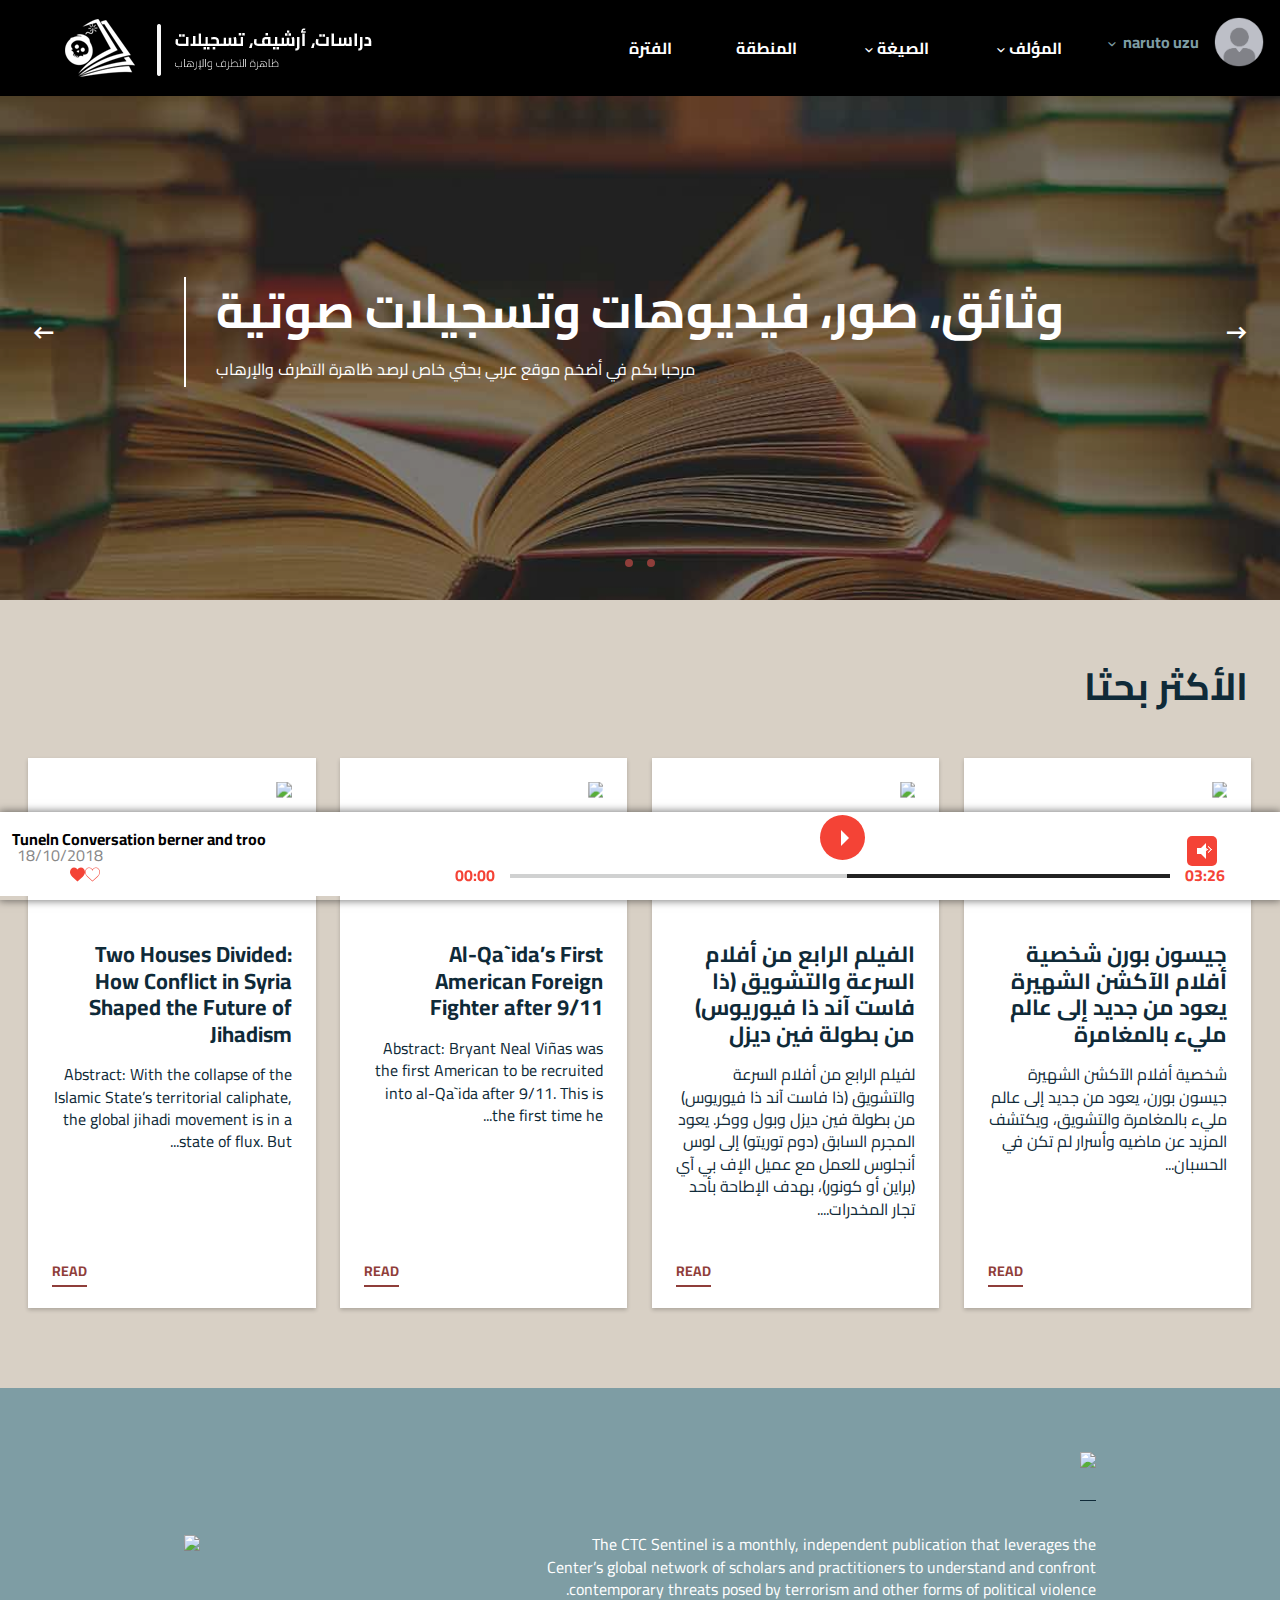
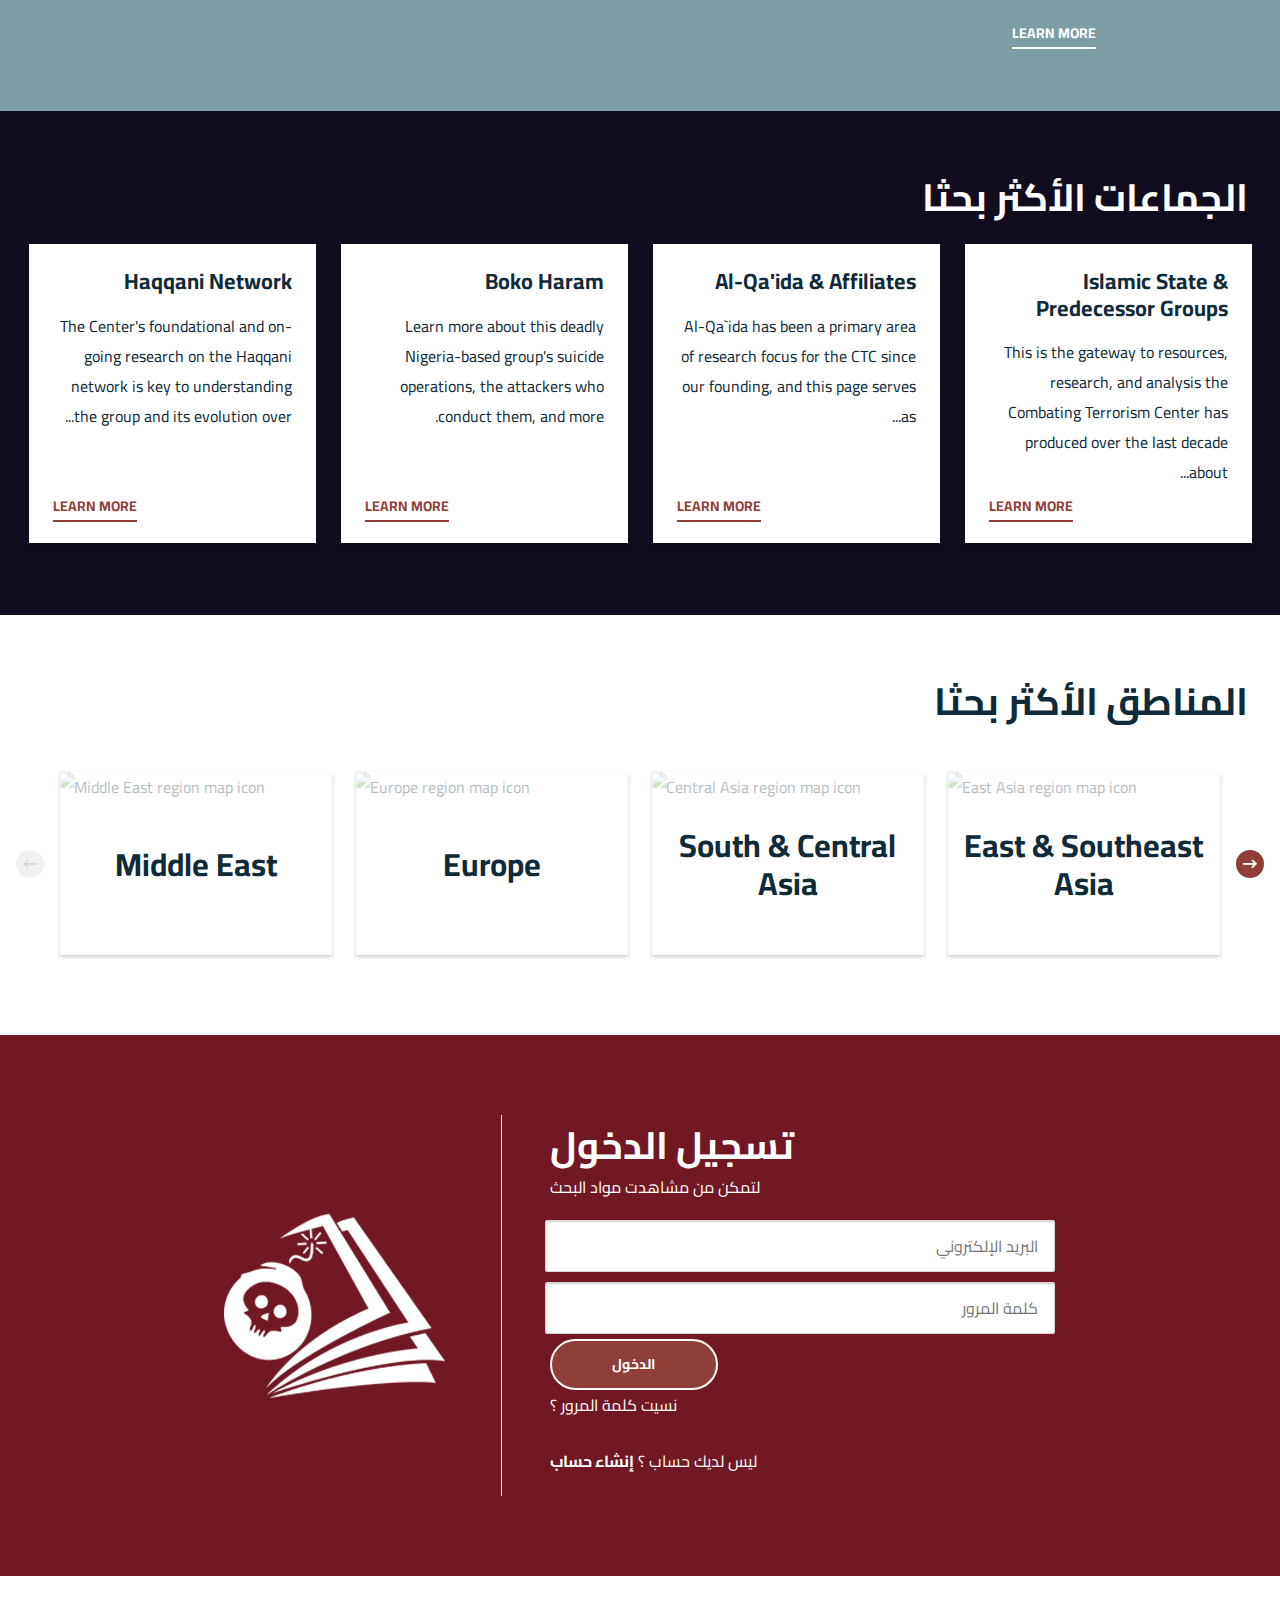
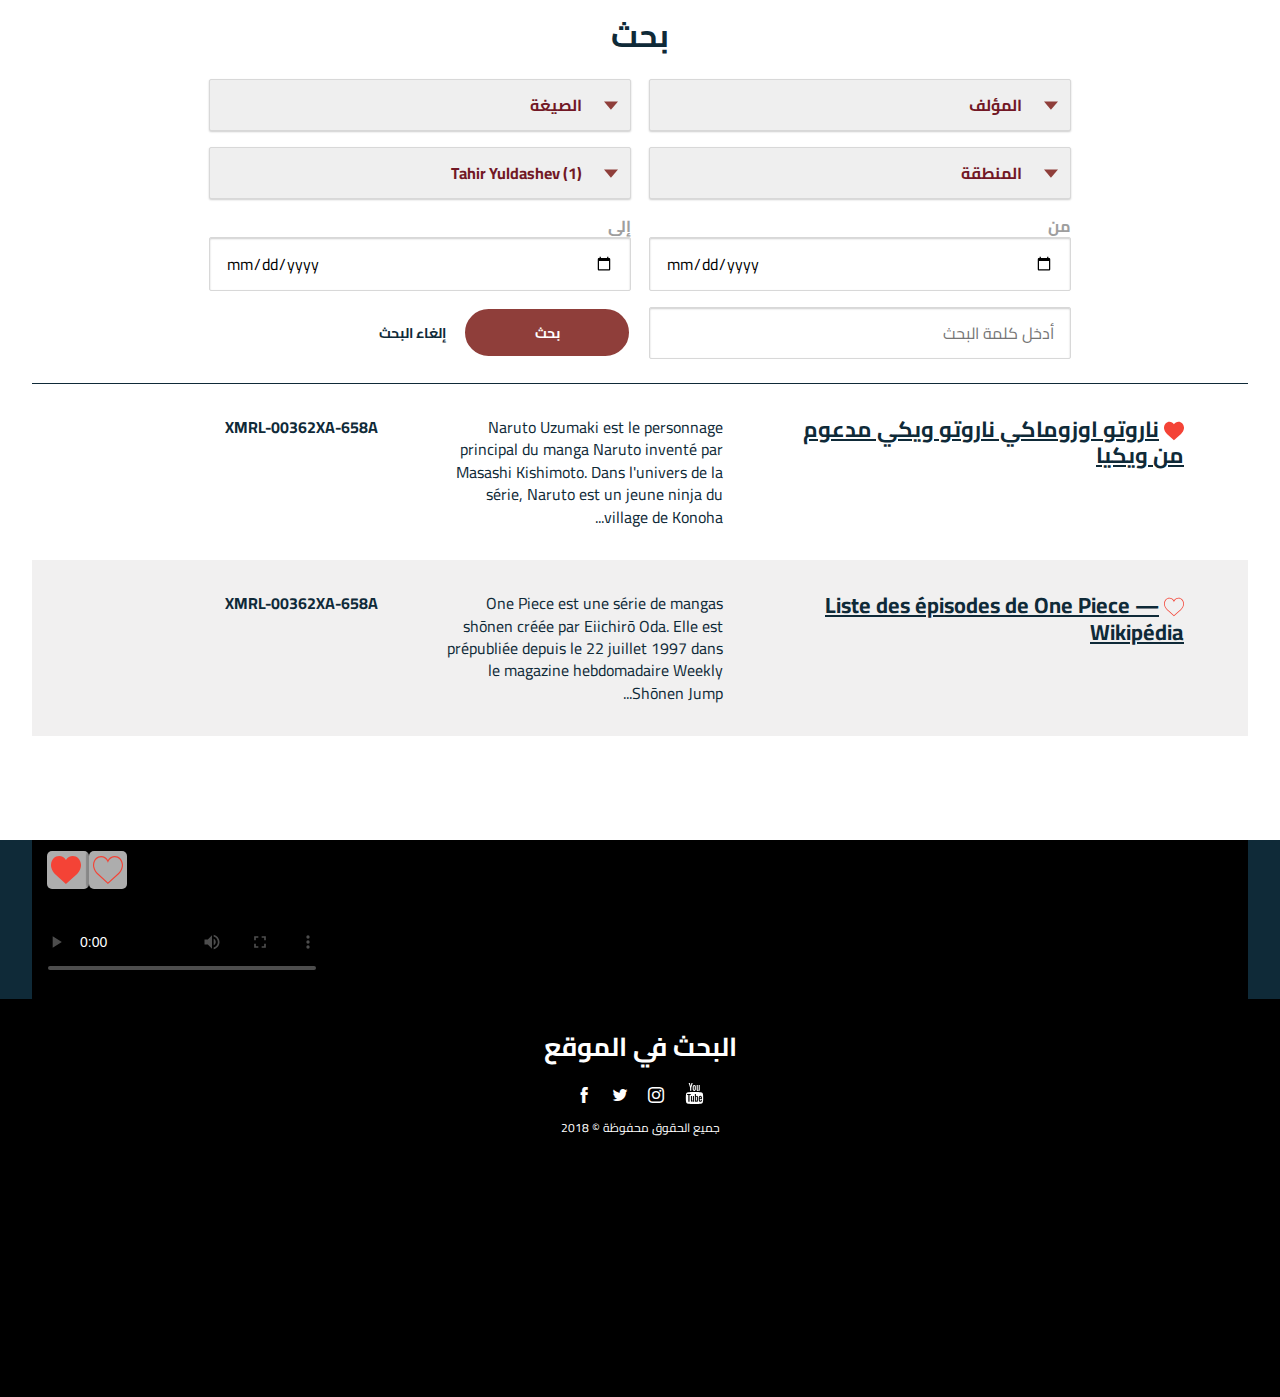
==== commit 84c03c44: "initialize" ====
--- a/index.html
+++ b/index.html
@@ -71,7 +71,7 @@
             height: 100%;
             width: 100%;
             background: #011A24;
-            z-index: 99999;
+            z-index: 99999999;
             display: flex;
             align-items: center;
             justify-content: center;
--- a/assets/css/main.css
+++ b/assets/css/main.css
@@ -55,5 +55,8 @@
         right: 17px;
     }
 
+    video {
+        width: 100%;
+    }
    
 }--- a/assets/css/main.css
+++ b/assets/css/main.css
@@ -55,5 +55,8 @@
         right: 17px;
     }
 
+    video {
+        width: 100%;
+    }
    
 }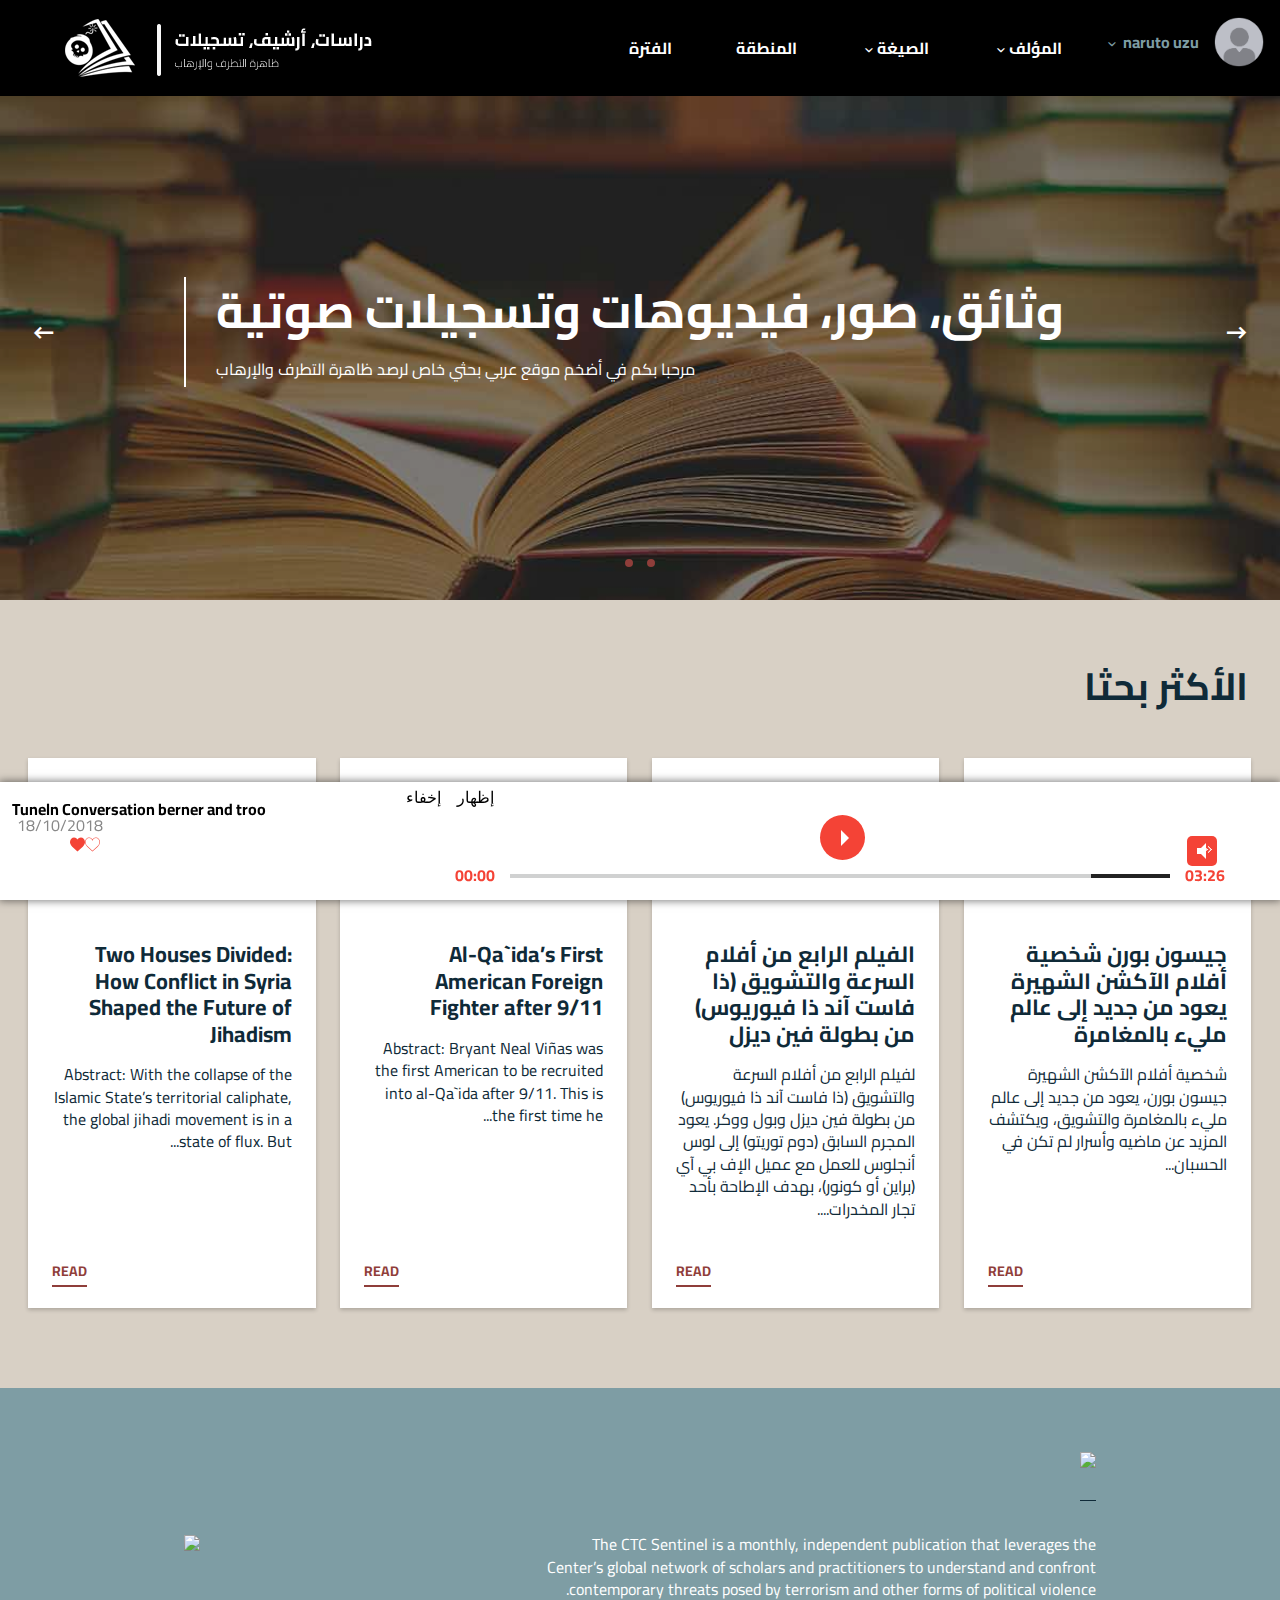
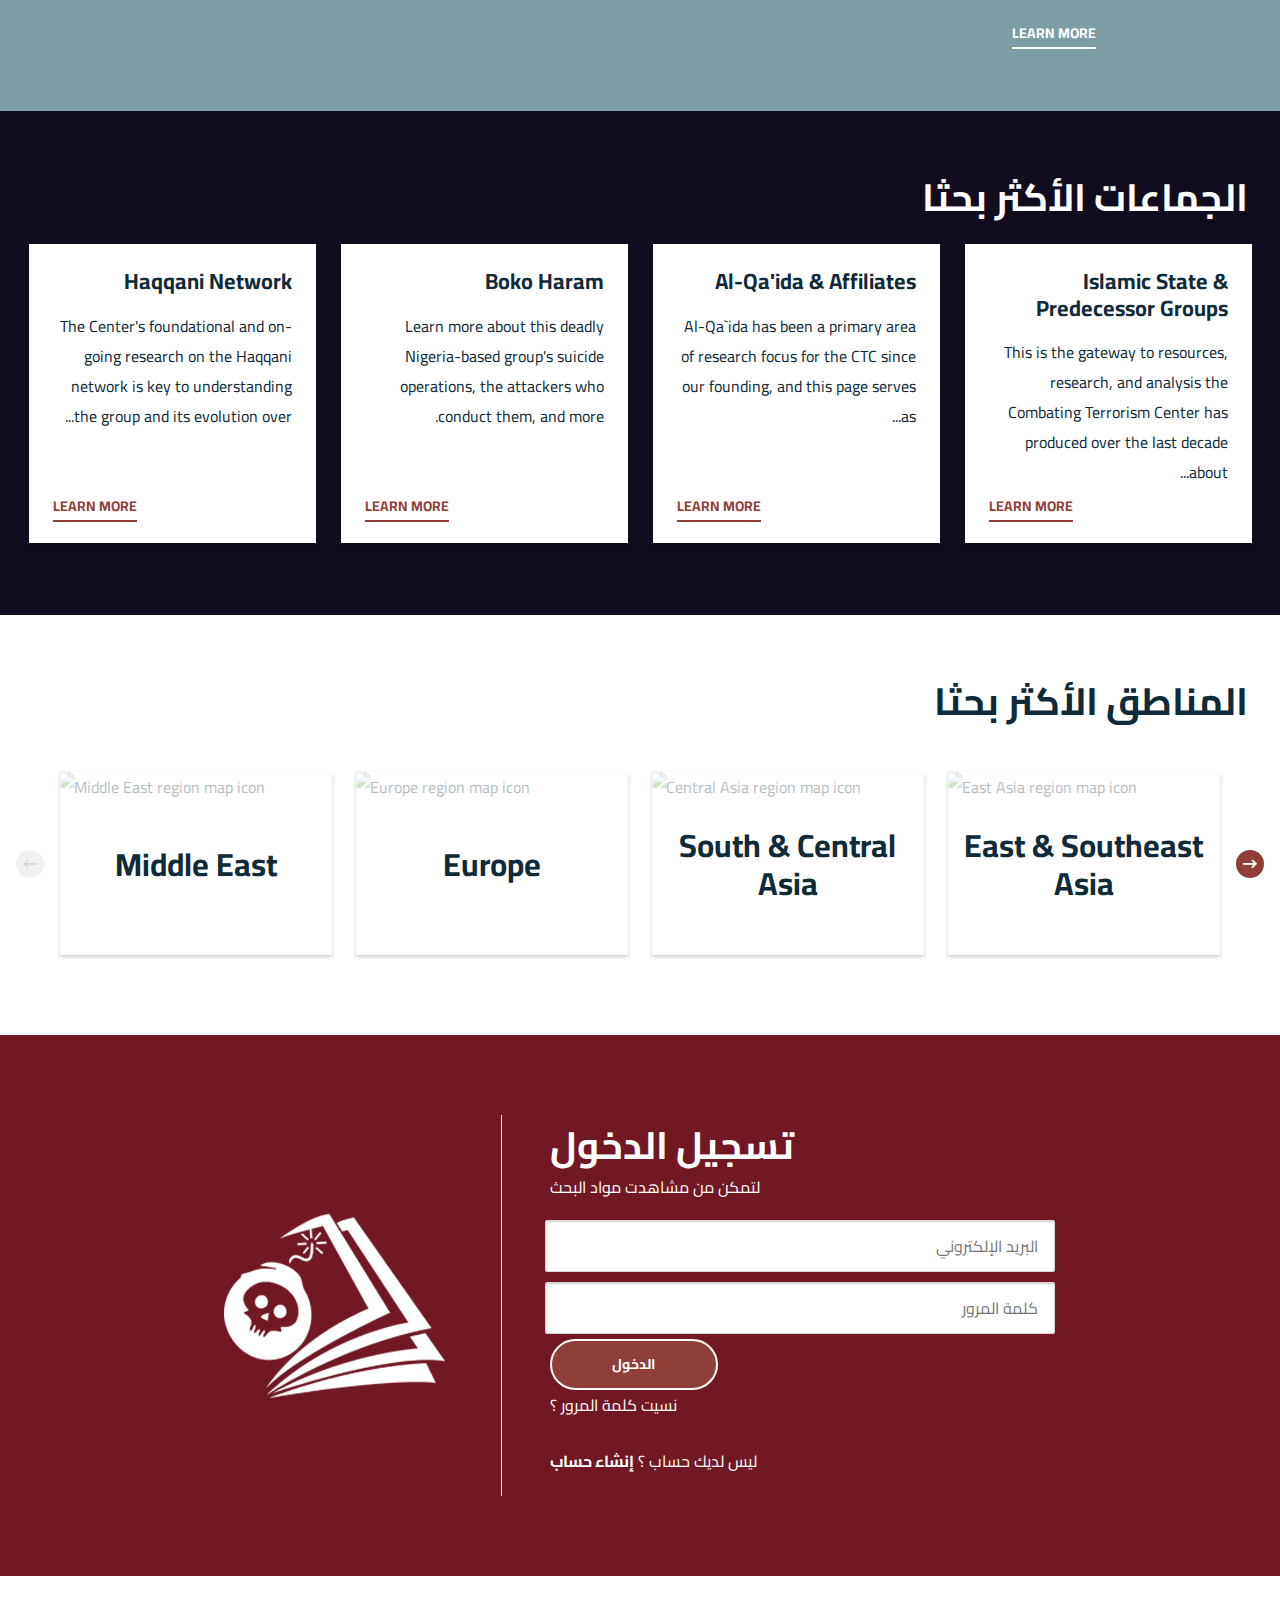
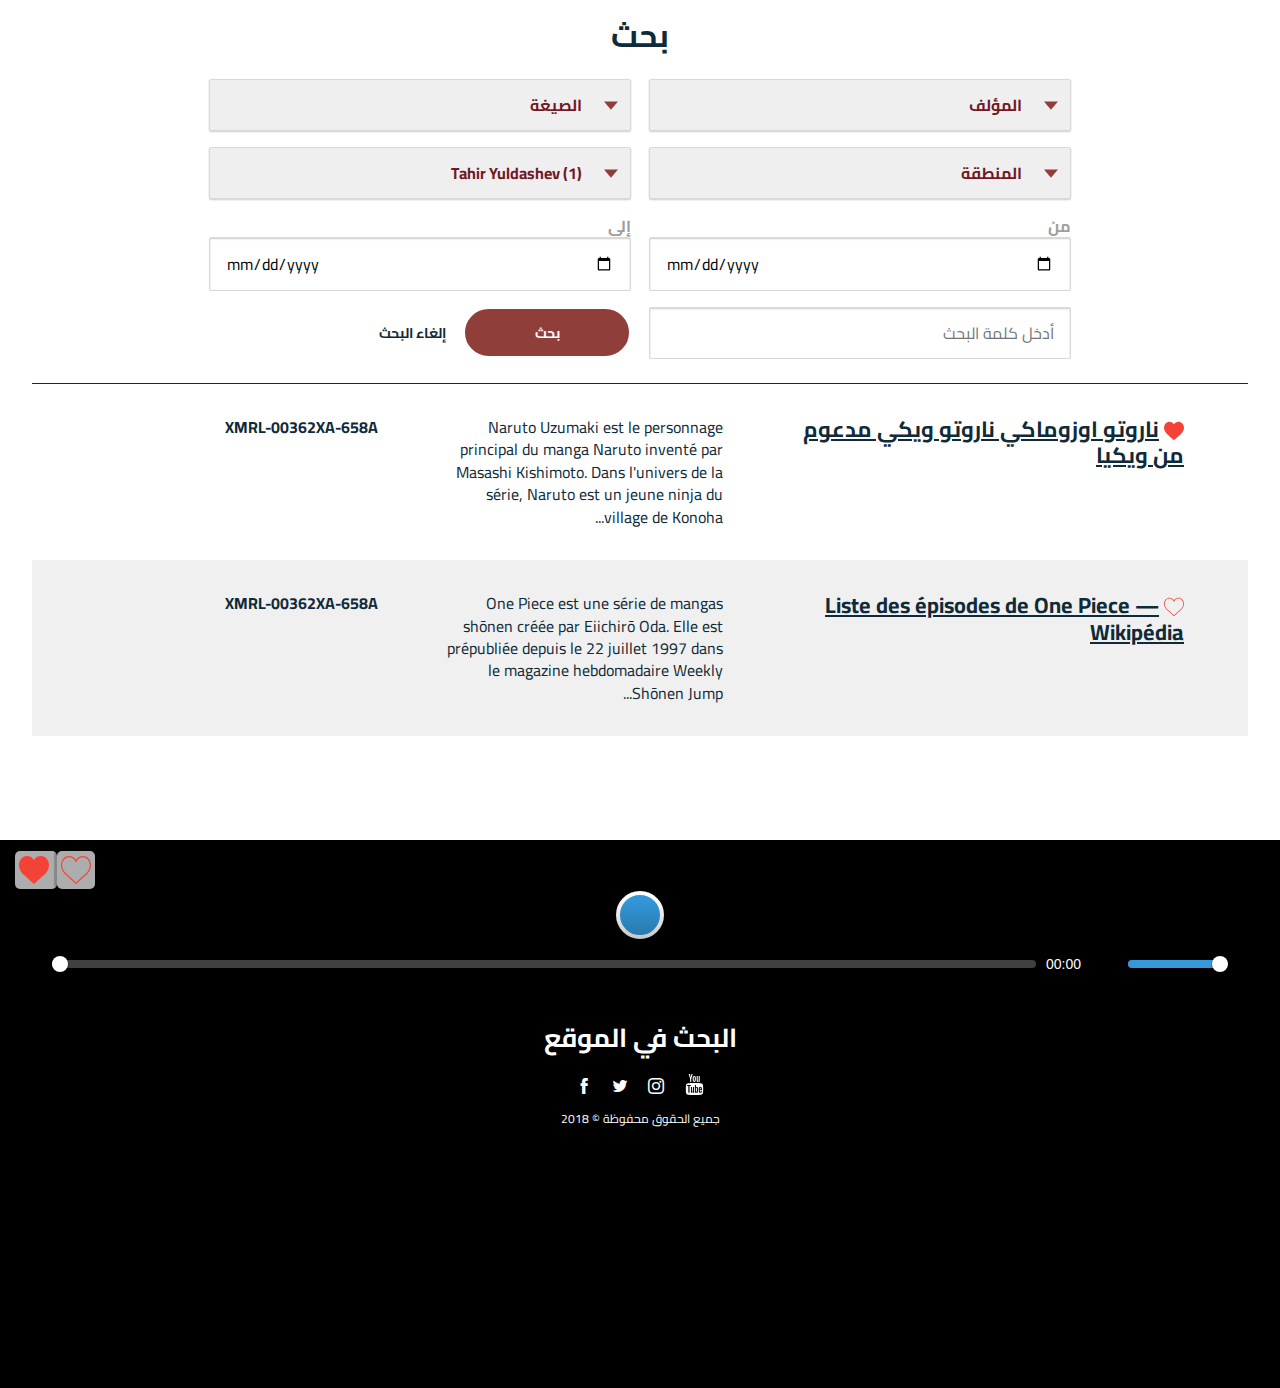
==== commit 69840d74: "initialize" ====
--- a/index.html
+++ b/index.html
@@ -863,9 +863,9 @@
 
     <!-- Start: box (Audio) -->
     <div class="box-audio">
-<!--         
-        <button>إخفاء</button>
-        <button>إظهار</button> -->
+        
+        <button class="btn-hide">إخفاء</button>
+        <button class="btn-show">إظهار</button>
         <div class="info-audio">
             <img width="56" src="https://avatarfiles.alphacoders.com/946/94610.jpg" alt="">
             <p class="title-date">
--- a/assets/css/main.css
+++ b/assets/css/main.css
@@ -1,11 +1,9 @@
-body,html.frontend{background:#0f2a38}.icon,address{font-style:normal}.siteheader,body{-webkit-box-orient:vertical;-webkit-box-direction:normal}#slider,.carousel__track,.quicknav,.screen-reader-text,.slide{overflow:hidden}.aboutcontent__wrap,.currentissue__content,.homesheet__wrap,.imagelist__item,.kicker__wrap,.single__header,.siteheader,body{-webkit-box-direction:normal}.icon,body{-webkit-font-smoothing:antialiased}*,:after,:before,input{-webkit-box-sizing:border-box;box-sizing:border-box;outline:0}body,html{font-size:16px;margin:0;padding:0}article,aside,details,figcaption,figure,footer,header,hgroup,main,nav,section,summary{display:block}audio,canvas,progress,video{display:inline-block;vertical-align:baseline}input[type=number]::-webkit-inner-spin-button,input[type=number]::-webkit-outer-spin-button{height:auto}input[type=search]::-webkit-search-cancel-button,input[type=search]::-webkit-search-decoration{-webkit-appearance:none}.wp-editor a{color:#435363}html.frontend{color:#0f2a38;font-family:Cairo,serif;font-size:100%;height:100%}#page,body#tinymce{background:#fff}@media screen and (min-width:65rem){html.hasmessagebanner{padding-top:2.5rem}}body{display:-webkit-box;display:-ms-flexbox;display:flex;-ms-flex-direction:column;flex-direction:column;min-height:100%}a,a:visited{color:#0f2a38;text-decoration:none;-webkit-transition:all .25s;transition:all .25s}a:focus,a:hover{color:#8f3e3a;outline:0}a img{-webkit-transition:opacity .25s;transition:opacity .25s}a:focus img{opacity:.75}ol,ul{list-style-type:none;margin:0;padding:0}sup{line-height:1}.rte ol,.rte ul,.the-content ol,.the-content ul{list-style-type:disc;margin:.5rem 0 1rem 2rem}.rte ol ol,.rte ol ul,.rte ul ol,.rte ul ul,.the-content ol ol,.the-content ol ul,.the-content ul ol,.the-content ul ul{list-style-type:circle}.rte ol li,.rte ul li,.the-content ol li,.the-content ul li{margin:.25rem}img{height:auto;max-width:100%;-webkit-transition:opacity .5s,-webkit-transform .5s;transition:opacity .5s,-webkit-transform .5s;transition:opacity .5s,transform .5s;transition:opacity .5s,transform .5s,-webkit-transform .5s;vertical-align:top}.authorcontact>a>span,.icon,a.backcrumbs>*,a.navmobile .navicon{vertical-align:middle}#page{-webkit-box-flex:1;-ms-flex:1 0 auto;flex:1 0 auto}@media screen and (min-width:65rem){#page{margin-top:4rem}}hr{border:none;border-top:2px solid #435363;margin:.5rem}.debug{display:none}.xdebug-error{color:#000}.container{margin-left:auto;margin-right:auto;max-width:75rem;padding-left:2rem;padding-right:2rem}@media screen and (min-width:35rem){.container{padding-left:2rem;padding-right:2rem}}.container.fullwidth{max-width:none}.container.skinny{max-width:55rem}@media screen and (max-width:65rem){html.noscrollmobile{overflow:hidden}}.icon-arrow-down:before{content:"\E900"}.icon-arrow-left:before{content:"\E901"}.icon-arrow-right:before{content:"\E902"}.icon-arrow-up:before{content:"\E903"}.icon-download:before{content:"\E904"}.icon-mail:before{content:"\E905"}.icon-search:before{content:"\E906"}.icon-chevron-small-down:before{content:"\E909"}.icon-chevron-small-left:before{content:"\E90A"}.icon-chevron-small-right:before{content:"\E90B"}.icon-chevron-small-up:before{content:"\E90C"}.icon-cross:before{content:"\E916"}.icon-minus:before{content:"\E918"}.icon-plus:before{content:"\E919"}.icon-facebook:before{content:"\E91A"}.icon-instagram:before{content:"\E91B"}.icon-twitter:before{content:"\E91C"}#slider:after,#slider:before,.clearfix:after,.gallery-icon:before,.grid:after,.imgbackground:before,.paginationlinks .page-numbers:not(.next):not(.prev):not(.dots):before,a.callout:after,a.callout:before{content:""}@font-face{font-family:icon;font-style:normal;font-weight:400;src:url([data-uri]);src:url([data-uri]) format("embedded-opentype"),url([data-uri]) format("truetype"),url([data-uri]) format("woff"),url(/app/themes/ctc/dist/fonts/icon_76119062.svg) format("svg")}.h1,.h2,.h3,.h4,.h5,.h6,.p,h1,h2,h3,h4,h5,h6,p{color:inherit;margin:0 0 1rem;padding:0}.h1 a,.h2 a,.h3 a,.h4 a,.h5 a,.h6 a,.p a,h1 a,h2 a,h3 a,h4 a,h5 a,h6 a,p a{font-family:inherit}.h1,.h2,.h3,.h4,.h5,.h6,h1,h2,h3,h4,h5,h6{color:#0f2a38;font-family:Cairo,sans-serif;font-weight:700;line-height:1.2em}.h1,h1{font-size:2.875em;line-height:1.125em}.h2,h2{font-size:2.375em}.h3,h3{font-size:2em}.h4,h4{font-size:1.625em}.h5,h5{font-size:1.375em}.h6,h6{font-size:1.125em}.p,p{font-size:1em;line-height:1.4em}.xlarge{font-size:3em;line-height:1em}@media screen and (max-width:49.9375rem){.xlarge{font-size:2.5em}}.introcopy{font-size:1.125em;max-width:40rem}.upperspace{font-family:Cairo,sans-serif;font-weight:700;letter-spacing:0;text-transform:uppercase}.icon{-moz-osx-font-smoothing:grayscale;font-family:icon!important;font-variant:normal;font-weight:400;line-height:1;speak:none;text-transform:none}.flex{-webkit-flex-wrap:wrap;display:-webkit-box;display:-ms-flexbox;display:flex;-ms-flex-wrap:wrap;flex-wrap:wrap}.clearfix:after{clear:both;display:table}.clear{clear:both}.space-small{margin-bottom:1rem;margin-top:1rem}.space-med{margin-bottom:2rem;margin-top:2rem}.space-large{margin-bottom:4rem;margin-top:4rem}@media screen and (max-width:49.9375rem){.space-large{margin-bottom:2rem;margin-top:2rem}}.section{padding:3rem 0}@media screen and (min-width:50rem){.section{padding:4rem 0}}.stack__wrap{display:-webkit-box;display:-ms-flexbox;display:flex;-ms-flex-wrap:wrap;flex-wrap:wrap;margin:0 1rem}.left{float:left}.right{float:right}.no-float{float:none}.zeromargin{margin:0!important}@media screen and (max-width:49.9375rem){.zeromargin-mobile{margin:0}.zeropadding-mobile{padding:0}}.grid{margin-left:-2rem}.grid:after{clear:both;display:table}.grid-item{float:left;margin-bottom:2rem;padding-left:2rem}.hidden{opacity:0}@media screen and (max-width:64.9375rem){.hidemobile{display:none!important}}@media screen and (min-width:65rem){.showmobile{display:none!important}}@media screen and (max-width:34.9375rem){.hidemobile__small{display:none!important}}@media screen and (min-width:35rem){.introcopy{font-size:16px}.showmobile__small{display:none!important}}.center-text{text-align:center}.center-margin{margin-left:auto;margin-right:auto}.center-vertical{position:absolute;top:50%;-webkit-transform:translateY(-50%);transform:translateY(-50%);width:100%}@media screen and (max-width:49.9375rem){.center-vertical{position:relative;top:0;-webkit-transform:none;transform:none}}.centertransform,.gallery-icon img,.imgbackground img{left:50%;top:50%;-webkit-transform:translate(-50%,-50%)}.centertransform{position:absolute;transform:translate(-50%,-50%);width:100%}.gallery-icon,.imgbackground{background-size:100px 100px;overflow:hidden;position:relative;width:100%}.gallery-icon:before,.imgbackground:before{display:block;padding-top:60%}.gallery-icon>*,.imgbackground>*{position:relative}.gallery-icon img,.imgbackground img{background:#fff;height:auto;min-height:101%;min-width:101%;-o-object-fit:cover;object-fit:cover;opacity:0;position:absolute;transform:translate(-50%,-50%);-webkit-transition:min-width .5s,min-height .5s,opacity .5s;transition:min-width .5s,min-height .5s,opacity .5s;-webkit-transition-timing-function:ease-out;transition-timing-function:ease-out;width:auto}.gallery-icon img.fadein,.imgbackground img.fadein{opacity:1}.gallery-icon>a,.imgbackground>a{bottom:0;left:0;position:absolute;right:0;top:0}.gallery-icon>a:focus img,.gallery-icon>a:hover img,.imgbackground>a:focus img,.imgbackground>a:hover img{min-height:105%;min-width:105%}.homeslider .slide,.introcontent .imgbackground{background:50% no-repeat #435363;background-size:100px 100px}a.button,input[type=submit]{-webkit-appearance:none;background:#8f3e3a;border:2px solid #fff;border-radius:2rem;color:#fff;cursor:pointer;display:inline-block;font-family:Cairo,sans-serif;font-size:.875em;font-weight:700;letter-spacing:0;min-width:12em;padding:.75em 2.5em;text-align:center;text-transform:uppercase;-webkit-transition:all .25s;transition:all .25s}a.button.dark,input[type=submit].dark{border-color:#0f2a38;color:#0f2a38}a.button.download__button,input[type=submit].download__button{background:0 0;border-color:#0f2a38;font-size:.75em;margin-bottom:.5rem;margin-left:.5rem;min-width:0;padding:.5em 1em}a.backcrumbs,a.callout{font-size:.875em;font-family:Cairo,sans-serif;letter-spacing:0;font-weight:700;text-transform:uppercase}a.button.download__button:first-child,input[type=submit].download__button:first-child{margin-left:0}a.button.download__button:hover,input[type=submit].download__button:hover{background:#0f2a38;border-color:#0f2a38;color:#fff}a.button:hover,input[type=submit]:hover{background:#fff;color:#8f3e3a}a.button:focus,input[type=submit]:focus{background:hsla(0,0%,100%,.75);color:#8f3e3a}a.callout{border:none!important;color:#8f3e3a;display:inline-block;position:relative}a.callout:after,a.callout:before{border-bottom-style:solid;border-bottom-width:2px;bottom:-3px;display:block;pointer-events:none;position:absolute;-webkit-transition:width .5s;transition:width .5s;width:100%}a.callout:before{right:0}a.callout:after,a.callout:focus:before,a.callout:hover:before{-webkit-transition-delay:0s;transition-delay:0s;width:0}a.callout:focus:after,a.callout:hover:after{-webkit-transition-delay:.1s;transition-delay:.1s;width:100%}a.backcrumbs{color:#8f3e3a;display:inline-block;margin-bottom:1rem}a.backcrumbs .icon{font-size:1.25em;left:0;position:relative;-webkit-transition:left .25s;transition:left .25s}a.navmobile .navicon,button{-webkit-transition:all .25s}a.backcrumbs:hover .icon{left:-.5rem}a.formreset{font-size:.875em;padding:1em}button{background:0 0;border:none;cursor:pointer;font-size:1em;transition:all .25s}.linklist__dropdown{font-family:Cairo,sans-serif}.linklist__dropdown select{font-weight:700;padding-right:3rem!important}input[type=date],input[type=email],input[type=number],input[type=password],input[type=search],input[type=text],select,textarea{border-color:#d8d8d8;border-radius:2px;border-style:solid!important;border-width:1px;-webkit-box-shadow:inset 0 .0625rem .125rem rgba(0,0,0,.2);box-shadow:inset 0 .0625rem .125rem rgba(0,0,0,.2);font-family:Cairo,sans-serif;font-size:1rem;letter-spacing:0;padding:.625rem 1rem!important;width:100%}label,select{letter-spacing:0!important}input[type=date]:focus,input[type=email]:focus,input[type=password]:focus,input[type=search]:focus,input[type=text]:focus,select:focus,textarea:focus{color:#721825}select{-moz-appearance:none;-webkit-appearance:none;appearance:none;outline:0;background-image:url([data-uri]);background-position:right .75em center;background-repeat:no-repeat;background-size:.875em!important;-webkit-box-shadow:0 .0625rem .125rem rgba(0,0,0,.2);box-shadow:0 .0625rem .125rem rgba(0,0,0,.2);font-family:Cairo,sans-serif!important;padding-right:5em}.navprimary a,.paginationlinks,.sitemessage,label{font-family:Cairo,sans-serif}select option{text-transform:none}label{font-size:.875rem!important;text-transform:uppercase!important}@media screen and (min-width:50rem){.linklist__dropdown select{min-width:20rem}}.alignnone{margin:5px 20px 20px 0}.aligncenter,div.aligncenter{display:block;margin:5px auto}.alignright{float:right;margin:5px 0 20px 20px}.alignleft{float:left;margin:5px 20px 20px 0}a img.alignright{float:right;margin:5px 0 20px 20px}a img.alignleft,a img.alignnone{margin:5px 20px 20px 0}a img.alignleft{float:left}a img.aligncenter{display:block;margin-left:auto;margin-right:auto}.wp-caption{background:#fff;border:1px solid #f0f0f0;max-width:96%;padding:5px 3px 10px;text-align:center}.wp-caption.alignleft,.wp-caption.alignnone{margin:5px 20px 20px 0}.wp-caption.alignright{margin:5px 0 20px 20px}.wp-caption img{border:0;height:auto;margin:0;max-width:98.5%;padding:0;width:auto}.wp-caption .wp-caption-text.p,.wp-caption p.wp-caption-text{font-size:11px;line-height:17px;margin:0;padding:0 4px 5px}.screen-reader-text{clip:rect(1px,1px,1px,1px);height:1px;position:absolute!important;white-space:nowrap;width:1px}.screen-reader-text:focus{background-color:#f1f1f1;border-radius:3px;-webkit-box-shadow:0 0 2px 2px rgba(0,0,0,.6);box-shadow:0 0 2px 2px rgba(0,0,0,.6);clip:auto!important;color:#21759b;display:block;font-size:14px;font-size:.875rem;font-weight:700;height:auto;left:5px;line-height:normal;padding:15px 23px 14px;text-decoration:none;top:5px;width:auto;z-index:100000}#slider:after,.slide{left:0;right:0;top:0;bottom:0}#slider{background:#435363;position:relative;width:100%}#slider:after,.arrow-nav button,.slide,.slide img{position:absolute}#slider:before{display:block;padding-top:50%;width:100%}#slider.home:before{padding-top:40%}#slider:after{background:rgba(0,0,0,.3);display:block}#slider.single .arrow-nav,#slider.single .bubble-nav,.slide{display:none}.slide{width:100%}.slide.item-0{display:block}.slide img{height:auto;left:50%;min-height:100%;min-width:100%;-o-object-fit:cover;object-fit:cover;opacity:0;top:50%;-webkit-transform:translate(-50%,-50%);transform:translate(-50%,-50%);-webkit-transition:opacity .5s;transition:opacity .5s;width:auto}.slide img.fadein{opacity:1}.arrow-nav button{color:#fff;font-size:1.2em;padding:.5em;top:50%;-webkit-transform:translateY(-50%);transform:translateY(-50%);z-index:2}@media screen and (max-width:64.9375rem){.arrow-nav button{display:none}}.arrow-nav .nav-left{left:1.5rem}.arrow-nav .nav-left:hover{padding-left:0;padding-right:1em}.arrow-nav .nav-right{right:1.5rem}.arrow-nav .nav-right:hover{padding-left:1em;padding-right:0}.bubble-nav,.carousel__bubblenav{bottom:0;padding:1.5rem;position:absolute;text-align:center;width:100%;z-index:2}.bubble,.carousel__bubble{background:#d8d8d8;border-radius:.625em;cursor:pointer;display:inline-block;height:.5em;margin:0 .325em;-webkit-transition:background .5s,width .2s,height .2s,margin .2s;transition:background .5s,width .2s,height .2s,margin .2s;width:.5em}.bucket,.navprimary .navwrap{-webkit-transition:opacity .5s,-webkit-transform .5s}.bubble.active,.carousel__bubble.active{background:#8f3e3a}@media screen and (max-width:49.9375rem){.bubble-nav{display:none}}.gallery{display:-webkit-box;display:-ms-flexbox;display:flex;-ms-flex-wrap:wrap;flex-wrap:wrap;margin:0 -1%;width:102%}.gallery-item{-webkit-box-flex:0;-ms-flex:0 1 48%;flex:0 1 48%;margin:1%;min-width:48%}.gallery-item .gallery-icon:before{padding-top:100%}.gallery-item figcaption{display:none}@media screen and (min-width:35rem){.gallery-item{-ms-flex-preferred-size:31%;flex-basis:31%;min-width:31%}}@media screen and (min-width:50rem){.gallery-item{-ms-flex-preferred-size:23%;flex-basis:23%;min-width:23%}}.stack{display:-webkit-box;display:-ms-flexbox;display:flex;-ms-flex-wrap:wrap;flex-wrap:wrap;padding:0 1rem}.bucket{background:#fff;-webkit-box-shadow:0 .125em .25em rgba(0,0,0,.2);box-shadow:0 .125em .25em rgba(0,0,0,.2);display:inline-block;-webkit-box-flex:0;-ms-flex:0 0 98%;flex:0 0 98%;margin:1rem 1%;max-width:98%;opacity:0;padding:1rem;position:relative;-webkit-transform:translateY(1rem);transform:translateY(1rem);transition:opacity .5s,-webkit-transform .5s;transition:transform .5s,opacity .5s;transition:transform .5s,opacity .5s,-webkit-transform .5s;white-space:normal}.bucket__image,.bucket__title{margin-bottom:1rem}.bucket.slidein{opacity:1;-webkit-transform:translateY(0);transform:translateY(0)}.bucket__content{padding-bottom:3rem}.bucket__excerpt a{display:none}a.bucket__callout{bottom:1.25rem;color:#8f3e3a;left:1rem;position:absolute}.carousel,.carousel__bucket,.carousel__track,.carouselwrap{position:relative}@media screen and (min-width:35rem){.bucket{-webkit-box-flex:0;-ms-flex:0 1 48%;flex:0 1 48%;max-width:48%}}@media screen and (min-width:65rem){.bucket{-webkit-box-flex:0;-ms-flex:0 1 23%;flex:0 1 23%;max-width:23%}}@media screen and (min-width:80rem){.bucket{padding:1.5rem}a.bucket__callout{bottom:1.5rem;left:1.5rem}}.carousel__track{padding:0 1rem;white-space:nowrap}.carousel{display:-webkit-box;display:-ms-flexbox;display:flex;padding:.25rem 0}.carousel__bucket{-webkit-box-shadow:0 .125em .25em rgba(0,0,0,.2);box-shadow:0 .125em .25em rgba(0,0,0,.2);display:inline-block;-webkit-box-flex:0;-ms-flex:0 0 98%;flex:0 0 98%;margin:1%;white-space:normal}.carousel__title{margin-bottom:2rem}a.carousel__bucket__callout{color:#8f3e3a;position:absolute}.carousel__bucket__content{padding-bottom:2rem}.carousel__nav{position:absolute;left:2rem;top:-4rem;width:4rem}.carousel__nav .nav{background:#8f3e3a;border-radius:2rem;color:#fff;font-size:.875em;padding:.5em;position:absolute}.carousel__nav .nav:hover{opacity:.75}.carousel__nav .nav.left{left:0}.carousel__nav .nav.right{right:0}.carousel__nav .nav.inactive{background:#f1f0f0;color:#d8d8d8}.carousel__bubblenav{bottom:-3rem;cursor:auto}@media screen and (min-width:35rem){.carousel__bucket{-webkit-box-flex:0;-ms-flex:0 0 48%;flex:0 0 48%}.carousel__bubblenav{display:none}}@media screen and (min-width:65rem){.carousel__track{margin:0 3rem;padding:0}.carousel__nav{position:static}.carousel__nav .nav{background:#8f3e3a;border-radius:2rem;color:#fff;font-size:.875em;padding:.5em;top:50%;-webkit-transform:translateY(-50%);transform:translateY(-50%)}.carousel__nav .nav.left{left:1rem}.carousel__nav .nav.right{right:1rem}.carousel__bucket{-webkit-box-flex:0;-ms-flex:0 0 23%;flex:0 0 23%}}.paginationlinks{padding:2rem;text-align:center}.paginationlinks .page-numbers{color:#86817b;padding:.25rem;position:relative}.paginationlinks .page-numbers:not(.next):not(.prev):not(.dots):before{border-bottom-style:solid;border-bottom-width:2px;bottom:.125em;color:inherit;left:.25em;position:absolute;right:.25em;-webkit-transition:width .2s;transition:width .2s;width:0}.paginationlinks .page-numbers.current{color:#435363}.paginationlinks .page-numbers.current:before,.paginationlinks .page-numbers:focus:before,.paginationlinks .page-numbers:hover:before{width:calc(100% - .5rem)!important}.paginationlinks .icon{background:#8f3e3a;border-radius:2em;color:#fff;font-size:.75em;padding:.5em;-webkit-transition:all .2s;transition:all .2s}.paginationlinks .icon:focus,.paginationlinks .icon:hover{background:#d8d8d8;color:#435363}.siteheader{z-index:999999 !important;height: auto !important;-webkit-box-align:center;-ms-flex-align:center;align-items:center;background:#000;color:#fff;display:-webkit-box;display:-ms-flexbox;display:flex;-ms-flex-direction:column;flex-direction:column;height:8.5rem;-webkit-box-pack:justify;-ms-flex-pack:justify;justify-content:space-between;z-index:10}.hasmessagebanner .siteheader{top:2.5rem}.siteheader .brand{display:inline-block;height:100%;padding:1rem;text-align:left}.siteheader .brand:focus{background:#435363}.siteheader .brand img{height:100%}.sitemessage{background-color:#8f3e3a;color:#fff;font-size:1rem;left:0;padding:.5rem 1rem;right:0;top:0}.sitemessage .p,.sitemessage p{margin:0}.screenreadershortcut{position:absolute;top:-1000em}.screenreadershortcut:focus{background:#f1f1f1;-webkit-box-shadow:0 0 2px 2px rgba(0,0,0,.6);box-shadow:0 0 2px 2px rgba(0,0,0,.6);color:#0073aa;display:block;font-size:14px;font-weight:600;height:auto;left:6px;line-height:normal;padding:15px 23px 14px;text-decoration:none;top:7px;width:auto;z-index:100000}.navprimary{background:#B25E00;display:block;height:3rem;min-height:3rem;position:relative;width:100%}.navprimary .navwrap{transition:opacity .5s,-webkit-transform .5s;transition:transform .5s,opacity .5s;transition:transform .5s,opacity .5s,-webkit-transform .5s;z-index:-1}.navprimary ul{display:inline}.navprimary li{float:none;list-style-image:none;list-style-type:none!important}.navprimary li.active>a,.navprimary li.current-menu-anscestor>a,.navprimary li.current-menu-parent>a{color:#93a2b0}.navprimary a{color:#fff;display:inline-block;font-size:1em;font-weight:700;letter-spacing:0;padding:1em 2em;text-transform:uppercase}.navprimary a:visited{color:#fff}.navprimary a:focus,.navprimary a:hover{color:#93a2b0}.quicknav .navmobileheader a:focus,.quicknav .navmobileheader a:hover,a.navmobile,a.navmobile:hover{color:#fff}.navprimary .searchlink{display:none!important}.navprimary .icon-search{background:#435363;border-radius:2em;color:#fff;display:inline-block;font-size:.75em;height:2.5em;margin:.5em 1em;padding:.75em;position:relative;width:2.5em}.navprimary .icon-search:before{display:block;height:0;width:0}.navprimary .icon-search:hover{background:#fff}.quicknav{background:#721825;height:100%;padding:0 4rem 0 1rem;position:relative}.quicknav ul{display:-webkit-box;display:-ms-flexbox;display:flex;height:100%;-webkit-box-pack:end;-ms-flex-pack:end;justify-content:flex-end;-webkit-transition:-webkit-transform .5s;transition:-webkit-transform .5s;transition:transform .5s;transition:transform .5s,-webkit-transform .5s;width:100%}.quicknav li{display:inline-block;float:none;height:100%}.quicknav a{-webkit-box-align:center;-ms-flex-align:center;align-items:center;display:-webkit-box;display:-ms-flexbox;display:flex;height:100%;padding:.5rem}.quicknav .navmobileheader{left:0;padding:.5rem;position:absolute;top:0;-webkit-transition:-webkit-transform .5s;transition:-webkit-transform .5s;transition:transform .5s;transition:transform .5s,-webkit-transform .5s}.quicknav .navmobileheader__title{font-weight:700;margin-left:.25em}.quicknav .quicknavlink__research span{font-size:1.25em}a.navmobile{-webkit-box-shadow:0 0 .5em rgba(0,0,0,.3);box-shadow:0 0 .5em rgba(0,0,0,.3);font-size:.75em;height:100%;padding:1.25em 1em;position:absolute;right:0;top:0;width:3rem}a.navmobile .navicon{color:inherit;display:inline-block;margin-right:.5em;margin-top:0;position:relative;transition:all .25s;width:1em}a.navmobile .navicon span,a.navmobile .navicon:after,a.navmobile .navicon:before{border-top-style:solid;border-top-width:2px;content:"";display:block;left:0;margin-top:-1px;position:absolute;-webkit-transition:all .25s;transition:all .25s;width:2em}a.navmobile .navicon:before{top:-7px}a.navmobile .navicon:after{bottom:-8px}.sub-menu{-webkit-transition:-webkit-transform .5s;transition:-webkit-transform .5s;transition:transform .5s;transition:transform .5s,-webkit-transform .5s;z-index:1}.sub-menu>li .sub-menu{z-index:2}.sub-menu>li .sub-menu>li .sub-menu{z-index:3}.sub-menu>li .sub-menu>li .sub-menu>li .sub-menu{z-index:4}.sub-menu>li .sub-menu>li .sub-menu>li .sub-menu>li .sub-menu{z-index:5}@media screen and (max-width:64.9375rem){.noscrollmobile .siteheader,.siteheader .navprimary .navwrap{top:0;left:0;position:fixed;right:0}.siteheader .nav li.scrollable .sub-menu,.siteheader .navprimary .nav__outer.scrollable{overflow:auto}.noscrollmobile #page{margin-top:8.5rem}.siteheader .brand{background:#000;height:5.5rem;max-width:100%;width:100%}.siteheader .brand img{max-width:100%}.siteheader .navprimary .navwrap{background:#9A9A9A;bottom:0;opacity:0;padding-top:8.5rem;-webkit-transform:translateY(-100%);transform:translateY(-100%)}.siteheader .navprimary .navwrap li{border-bottom:1px solid #0f2a38}.siteheader .navprimary .navwrap li a{display:block;font-weight:700;padding:1.5rem 3.5rem 1.5rem 1.5rem;text-decoration:underline}.siteheader .navprimary .navwrap li.inactive>a{text-decoration:none}.siteheader .navprimary .navwrap li.inactive>a:focus,.siteheader .navprimary .navwrap li.inactive>a:hover{color:#fff}.siteheader .navprimary .navmobileheader{-webkit-transform:translateY(-100%);transform:translateY(-100%)}.siteheader .navprimary .navmobileheader a{font-family:Cairo,serif;font-weight:800;font-size:.875em;letter-spacing:0;text-transform:none}.siteheader .navprimary .navmobileheader span{margin-right:.5rem}.siteheader .navprimary .navheading{-webkit-box-align:center;-ms-flex-align:center;align-items:center;background:#868484;color:#fff;display:-webkit-box;display:-ms-flexbox;display:flex;height:4rem;letter-spacing:0;line-height:1em;margin-bottom:0;padding:1.5rem;text-transform:uppercase}.siteheader .navprimary .nav__outer{bottom:0;left:0;position:fixed;right:0;top:12.5rem}.siteheader .navprimary.active .navwrap{opacity:1;-webkit-transform:translateY(0);transform:translateY(0)}.siteheader .navprimary.active .navicon span{left:.5em;-webkit-transform:rotate(180deg);transform:rotate(180deg);width:0}.siteheader .navprimary.active .navicon:before{left:0;top:-1px;-webkit-transform:rotate(135deg);transform:rotate(135deg);width:2em}.siteheader .navprimary.active .navicon:after{bottom:0;left:0;top:auto;-webkit-transform:rotate(225deg);transform:rotate(225deg);width:2em}.siteheader .navprimary.active .quicknav ul{-webkit-transform:translateY(100%);transform:translateY(100%)}.siteheader .navprimary.active .quicknav ul a{font-weight:700}.siteheader .navprimary.active .navmobileheader{-webkit-transform:translateY(0);transform:translateY(0)}.siteheader .nav{z-index:0}.siteheader .nav li{position:relative;width:100%}.siteheader .nav li span{display:none}.siteheader .nav li.menu-item-has-children>span{background:rgba(0,0,0,.2);border-radius:2rem;cursor:pointer;display:block;padding:.75rem;position:absolute;left:75px;top:50%;-webkit-transform:translateY(-50%);transform:translateY(-50%)}.siteheader .nav li.menu-item-has-children>span:before{content:"\E902";font-family:icon}.siteheader .nav li.divider{border-color:#93a2b0;border-width:2px}.siteheader .sub-menu{background:#9A9A9A;bottom:0;-webkit-box-shadow:0 .25rem .25rem rgba(0,0,0,.3);box-shadow:0 .25rem .25rem rgba(0,0,0,.3);left:0;position:fixed;right:0;top:12.5rem;-webkit-transform:translateX(100%);transform:translateX(100%);width:100%}.siteheader .sub-menu>li .sub-menu{top:0}.siteheader .activeparent>.sub-menu{-webkit-transform:translateX(0);transform:translateX(0)}}@media screen and (max-width:34.9375rem){.siteheader .quicknav{font-size:.875em;padding:0 3rem 0 0;text-align:center}.siteheader .quicknav ul{-ms-flex-pack:distribute;justify-content:space-around}.siteheader .navmobile{padding:1.25em}}@media screen and (max-width:1120px) and (min-width:65rem){.siteheader .brand img{max-width:20rem}}@media screen and (min-width:65rem){.siteheader,.sitemessage{left:0;position:fixed;right:0}.siteheader{-webkit-box-orient:horizontal;-webkit-box-direction:normal;-ms-flex-direction:row;flex-direction:row;height:6rem;padding:0 1rem 0 0;top:0;-webkit-transition:height .375s;transition:height .375s}.siteheader .brand{-webkit-transition:padding .375s;transition:padding .375s}.siteheader .brand img{-webkit-transition:max-width .375s;transition:max-width .375s}.siteheader.minify{height:4rem}.siteheader.minify .brand{padding:.75rem 1rem}body.admin-bar .siteheader{top:2rem}.sitemessage{-webkit-box-align:center;-ms-flex-align:center;align-items:center;display:-webkit-box;display:-ms-flexbox;display:flex;-webkit-box-pack:center;-ms-flex-pack:center;justify-content:center;min-height:2.5rem;padding:0 2rem;top:0;z-index:10}.navprimary{background:0 0;display:inline-block;height:100%;width:auto;z-index:0}.navprimary .nav__outer,.navprimary .navwrap{-webkit-box-align:center;-ms-flex-align:center;align-items:center;background:0 0;display:-webkit-box;display:-ms-flexbox;display:flex;height:100%;opacity:1;position:static;-webkit-transform:translateY(0);transform:translateY(0)}.navprimary ul{display:flex;height:100%}.navprimary li{-webkit-box-align:center;-ms-flex-align:center;align-items:center;display:-webkit-box;display:-ms-flexbox;display:flex;float:left;height:100%;width:auto}.navprimary li>.sub-menu{display:none}.navprimary li.menu-research>.icon:before{content:"\E909";position:relative;right:88px}.navprimary li.menu-education>.sub-menu,.navprimary li.menu-research>.sub-menu{display:none;position:absolute;top:100%;left:126px}.navprimary li.menu-education>.sub-menu{display:none;position:absolute;top:100%;left:0}.navprimary li.menu-education>.sub-menu.child-focused,.navprimary li.menu-research>.sub-menu.child-focused{display:block}.navprimary li.menu-education>.sub-menu .searchlink,.navprimary li.menu-research>.sub-menu .searchlink{background:#0f2a38;color:#fff;display:block!important;padding:1rem;text-align:center}.navprimary li.menu-education>.sub-menu .searchlink.hover,.navprimary li.menu-education>.sub-menu .searchlink:hover,.navprimary li.menu-research>.sub-menu .searchlink.hover,.navprimary li.menu-research>.sub-menu .searchlink:hover{background:#0f2a38}.navprimary li.menu-education>.sub-menu .searchlink:before,.navprimary li.menu-research>.sub-menu .searchlink:before{content:"Search CTC Research";display:block;font-family:Cairo,sans-serif;font-size:1.25rem;margin-bottom:.75rem;-webkit-transition:color .25s;transition:color .25s}.navprimary li.menu-education>.sub-menu .searchlink>a,.navprimary li.menu-research>.sub-menu .searchlink>a{border-radius:2rem;border-style:solid;border-width:2px;color:#fff!important;display:inline-block;margin-right:0;padding:.5rem 2rem;width:auto}.navprimary li.menu-education>.sub-menu .searchlink>a:focus,.navprimary li.menu-education>.sub-menu .searchlink>a:hover,.navprimary li.menu-research>.sub-menu .searchlink>a:focus,.navprimary li.menu-research>.sub-menu .searchlink>a:hover{background:#fff;border-color:#fff;color:#0f2a38!important}.navprimary li.menu-education>.sub-menu .searchlink>.icon,.navprimary li.menu-research>.sub-menu .searchlink>.icon{display:none}.navprimary li.menu-education>.sub-menu li,.navprimary li.menu-research>.sub-menu li{height:auto;-webkit-transition:background .2s,color .2s;transition:background .2s,color .2s}.navprimary li.menu-education>.sub-menu>li,.navprimary li.menu-research>.sub-menu>li{-webkit-box-align:center;-ms-flex-align:center;align-items:center;background:#1f1e1e;border-bottom:1px solid #454748;display:-webkit-box;display:-ms-flexbox;display:flex;float:none}.navprimary li.menu-education>.sub-menu>li>.icon,.navprimary li.menu-research>.sub-menu>li>.icon{margin-right:1em;opacity:0;-webkit-transform:translateX(-.5em);transform:translateX(-.5em);-webkit-transition:opacity .2s,-webkit-transform .2s;transition:opacity .2s,-webkit-transform .2s;transition:opacity .2s,transform .2s;transition:opacity .2s,transform .2s,-webkit-transform .2s}.navprimary li.menu-education>.sub-menu>li>.icon:before,.navprimary li.menu-research>.sub-menu>li>.icon:before{content:"\E902"}.navprimary li.menu-education>.sub-menu>li>.sub-menu,.navprimary li.menu-research>.sub-menu>li>.sub-menu{background:#93a2b0;-webkit-box-shadow:inset 0 -5px 3px #93a2b0;box-shadow:inset 0 -5px 3px #93a2b0;display:none;height:auto;left:100%;max-height:calc(100vh - 6rem);overflow:auto;padding:1em 0;position:absolute;top:0}.navprimary li.menu-education.hover>.sub-menu,.navprimary li.menu-education:hover>.sub-menu,.navprimary li.menu-education>.sub-menu>li.hover>.sub-menu,.navprimary li.menu-research.hover>.sub-menu,.navprimary li.menu-research:hover>.sub-menu,.navprimary li.menu-research>.sub-menu>li.hover>.sub-menu{display:block}.navprimary li.menu-education>.sub-menu>li>.sub-menu a,.navprimary li.menu-research>.sub-menu>li>.sub-menu a{padding:1em 2em}.navprimary i.menu-research>.sub-menu>li>.sub-menu li,.navprimary li.menu-education>.sub-menu>li>.sub-menu li{position:relative}.navprimary li.menu-education>.sub-menu>li>.sub-menu li.divider,.navprimary li.menu-research>.sub-menu>li>.sub-menu li.divider{margin-bottom:.75rem}.navprimary li.menu-education>.sub-menu>li>.sub-menu li.divider:after,.navprimary li.menu-research>.sub-menu>li>.sub-menu li.divider:after{border-top:2px solid #435363;bottom:-.425rem;content:"";font-size:.875em;left:2em;position:absolute;width:3rem}.navprimary li.menu-education>.sub-menu>li>.sub-menu li a:focus,.navprimary li.menu-education>.sub-menu>li>.sub-menu li a:hover,.navprimary li.menu-research>.sub-menu>li>.sub-menu li a:focus,.navprimary li.menu-research>.sub-menu>li>.sub-menu li a:hover{background:#bcc7d2;color:#435363}.navprimary li.menu-education>.sub-menu>li.active a,.navprimary li.menu-education>.sub-menu>li.hover a,.navprimary li.menu-research>.sub-menu>li.active a,.navprimary li.menu-research>.sub-menu>li.hover a{color:#fff}.navprimary li.menu-education>.sub-menu>li a,.navprimary li.menu-research>.sub-menu>li a{text-align:right;display:block;padding:2em;width:22em}.navprimary li.menu-education>.sub-menu>li.hover,.navprimary li.menu-research>.sub-menu>li.hover{background:#93a2b0}.navprimary li.menu-education>.sub-menu>li.hover .icon,.navprimary li.menu-education>.sub-menu>li:hover .icon,.navprimary li.menu-research>.sub-menu>li.hover .icon,.navprimary li.menu-research>.sub-menu>li:hover .icon{opacity:1;-webkit-transform:translateX(0);transform:translateX(0)}.navmobile,.quicknav{display:none}}footer,footer .menutitle{color:#fff}.harmonydocuments__title,.kicker__content,.text-center,footer{text-align:center}footer{background:#000;font-family:Cairo,sans-serif;letter-spacing:0;padding:2rem 1rem;text-transform:uppercase}footer .container{max-width:42rem}footer hr{margin:1rem auto;width:60%}footer a,footer a:visited{color:inherit;font-family:inherit;text-transform:uppercase}footer a:hover{color:#93a2b0}footer a:focus{text-decoration:underline}footer nav{margin-bottom:1.5rem}footer nav li{display:inline-block}footer nav a{display:block;font-size:.875em;padding:.5em 1em}footer .sociallink{font-size:1em;margin:.75rem}footer .sociallink a{padding:.5em}.attribution{color:#fff;font-size:.75em}.attribution .p,.attribution p{margin-bottom:.4rem}.attribution .p:last-child,.attribution p:last-child{margin-bottom:0}.contentwrap{padding:2rem}.contentwrap.nohero{padding-top:1rem}.contentwrap.skinny{max-width:40rem}.contentwrap:after{clear:both;content:"";display:table}.rte a,.wp-editor a{text-decoration:underline}.rte br,.wp-editor br{clear:both}.disclaimer{background:#f1f0f0;padding:2rem 0 1rem}@media screen and (min-width:50rem){.contentwrap{margin:0 auto;max-width:55rem}}@media screen and (min-width:65rem){.contentwrap{margin-left:15%;padding:2rem}.contentwrap.nosectionnavigation{margin-left:auto;margin-right:auto}.single article{padding-top:1.5rem}}@media screen and (min-width:80rem){.contentwrap{margin:0 auto}}.single article{margin-top:2rem}.single__header{-webkit-box-align:start;-ms-flex-align:start;align-items:flex-start;display:-webkit-box;display:-ms-flexbox;display:flex;-webkit-box-orient:vertical;-ms-flex-direction:column;flex-direction:column;margin:1rem 0 2rem}.single__header .h1,.single__header h1{font-size:2em}.single__highlightimage{margin-bottom:2rem;margin-top:-1rem}.single__highlightimage img{max-width:none;width:100%}@media screen and (max-width:49.9375rem){.single__highlightimage{margin:-2rem -2rem 2rem;width:calc(100% + 4rem)}}.single__image{-webkit-box-flex:0;-ms-flex:0 0 auto;flex:0 0 auto}.single__image img{margin-bottom:1.5rem;max-width:20rem;opacity:0;-webkit-transform:translateX(-.5rem);transform:translateX(-.5rem);width:100%}.single__image img.fadein{opacity:1;-webkit-transform:translateX(0);transform:translateX(0)}.single__postmeta{margin-bottom:1rem}.single__authors .h5,.single__authors h5,.single__categories .h5,.single__categories h5,.single__editors .h5,.single__editors h5{color:inherit;margin-bottom:.25rem}.single__authors ul,.single__categories ul,.single__downloadlinks,.single__editors ul{margin-bottom:1rem}.single__authors li,.single__categories li,.single__editors li{display:inline;font-weight:700;line-height:1.5em}.single__authors li:before,.single__categories li:before,.single__editors li:before{content:" / "}.annotationpopup:before,.introcontent__hero:after,.regionstack .carousel__bucket:before,.search__categories li:nth-child(2):before,.sectionnavigation .nav li a:before,.single__authors li:first-child:before,.single__categories li:first-child:before,.single__editors li:first-child:before,article.post:after{content:""}.single__authors a,.single__categories a,.single__editors a{border-bottom-style:solid;border-bottom-width:2px;color:inherit;font-family:Cairo,sans-serif;font-size:.875em}.single__authors a:hover,.single__categories a:hover,.single__editors a:hover{color:#8f3e3a}.single__editors{color:#435363}.single__categories{color:#86817b}.single__share .icon{padding:.25em}.single__share__title{font-size:.875em;margin-bottom:0}article.category-sentinel-article .single__image img,article.category-sentinel-issue .single__image img{-webkit-box-shadow:0 .125em .25em rgba(0,0,0,.2);box-shadow:0 .125em .25em rgba(0,0,0,.2)}article.post:after{clear:both;display:table}.single__content{margin-bottom:5rem}.single__content .p,.single__content p{background:0 0;-webkit-transition:background 3s;transition:background 3s}.single__content .highlightReference.p,.single__content p.highlightReference{background:#93a2b0;-webkit-transition:background 0s;transition:background 0s}.single__content sup{position:relative}.annotationpopup{background:#fff;border:2px solid #d8d8d8;bottom:calc(100% + 1rem);-webkit-box-shadow:0 .125rem .5rem rgba(0,0,0,.2);box-shadow:0 .125rem .5rem rgba(0,0,0,.2);display:none;line-height:1.2rem;opacity:0;padding:1rem;position:absolute;-webkit-transform:translate(-50%,.375rem);transform:translate(-50%,.375rem);-webkit-transition:opacity .2s,-webkit-transform .2s;transition:opacity .2s,-webkit-transform .2s;transition:opacity .2s,transform .2s;transition:opacity .2s,transform .2s,-webkit-transform .2s;width:15rem;word-wrap:break-word}.annotationpopup.popup__slidein{opacity:1;-webkit-transform:translate(-50%);transform:translate(-50%)}.annotationpopup:before{background:#fff;border:solid #d8d8d8;border-width:0 2px 2px 0;bottom:-.57rem;height:1rem;left:calc(50% - 1rem);margin-right:-1rem;position:absolute;-webkit-transform:rotate(45deg);transform:rotate(45deg);width:1rem}.annotationpopup br,.annotationpopup strong{display:none}@media screen and (min-width:50rem){.annotationpopup{display:inline}}.homesheet__wrap,.homeslider__content{display:-webkit-box;display:-ms-flexbox}@media screen and (min-width:1120px){.annotationpopup{width:20rem}}.annotationlink,.referencelink{font-weight:700;padding:.125em;text-decoration:none!important}.archive__section__article__title,.currentissue__articletitle,.new-compte b:hover{text-decoration:underline}.relatedcontent{background:#f1f0f0;padding:5rem 0}.relatedcontent__articletitle{margin-bottom:.5rem;text-decoration:underline}.relatedcontent__bucket{margin:1.5rem 0}@media screen and (min-width:50rem){.single article{margin-top:4rem}.single__header{-webkit-box-orient:horizontal;-webkit-box-direction:normal;-ms-flex-direction:row;flex-direction:row}.single__header .h1,.single__header h1{font-size:2.875em}.single__image{margin-right:2rem;max-width:15rem;-webkit-box-ordinal-group:0;-ms-flex-order:-1;order:-1}.single__image img{width:100%}}.entry-content-asset .video-wrapper{height:0;overflow:hidden;padding-bottom:56.25%;position:relative}.entry-content-asset .video-wrapper embed,.entry-content-asset .video-wrapper iframe,.entry-content-asset .video-wrapper object,.entry-content-asset .video-wrapper video{height:100%;left:0;position:absolute;top:0;width:100%}body#tinymce{margin:12px!important}.homeslider{position:relative}#slider.home{min-height:25rem}.homeslider__content{-webkit-box-align:center;-ms-flex-align:center;align-items:center;bottom:0;color:#fff;display:flex;-ms-flex-pack:distribute;justify-content:space-around;left:0;padding:2rem 0;position:absolute;right:0;top:0;z-index:0}.homeslider__wrap{max-width:60rem;overflow:hidden;padding:0 2rem;position:relative}.groupbucket__content,.homesheet__logo{padding-bottom:2rem}.homeslider__title{color:inherit;line-height:1.4em}.groupsstack__title,.homesheet *,.homesheet__content a.callout{color:#fff}.homeslider__message .p,.homeslider__message p{line-height:1.2em;margin-bottom:.5em}.homeslider .homeslider__message,.homeslider .homeslider__title{-webkit-transform:translateX(calc(-100% - 4rem));transform:translateX(calc(-100% - 4rem));-webkit-transition:-webkit-transform .5s;transition:-webkit-transform .5s;transition:transform .5s;transition:transform .5s,-webkit-transform .5s}.archive__section__article,.homesheet__image img{-webkit-transition:opacity .5s,-webkit-transform .5s}.homeslider.fadein .homeslider__message,.homeslider.fadein .homeslider__title{-webkit-transform:translateX(0);transform:translateX(0);-webkit-transition-timing-function:ease-out;transition-timing-function:ease-out}.featuredstack{background:#D8D0C5;position:relative}.featuredstack .bucket{background:#fff}.featuredstack .carousel__nav{top:3.5rem}.featuredstack .carouselwrap{position:static}.featuredstack__intro{margin-top:-1rem;max-width:50rem}.homesheet{background:#7E9DA4}.homesheet__wrap{-webkit-box-align:center;-ms-flex-align:center;align-items:center;display:flex;-webkit-box-orient:vertical;-ms-flex-direction:column;flex-direction:column;margin:0 auto;max-width:100%}.homesheet__image{-webkit-box-flex:0;-ms-flex:0 0 auto;flex:0 0 auto;max-width:100%;width:20rem}.homesheet__image img{opacity:0;-webkit-transform:translateX(-1rem);transform:translateX(-1rem);transition:opacity .5s,-webkit-transform .5s;transition:transform .5s,opacity .5s;transition:transform .5s,opacity .5s,-webkit-transform .5s}.homesheet__image img.fadein{opacity:1;-webkit-transform:translateX(0);transform:translateX(0)}.homesheet__content{-webkit-box-flex:1;-ms-flex:1 1 auto;flex:1 1 auto;margin:2rem 0 0;max-width:35rem}.homesheet__logo{border-bottom:1px solid #0f2a38;margin-bottom:2rem}.groupsstack{background:#120D1E}.groupbucket,.regionstack .imgbackground{background:#fff}.groupsstack__wrap{display:-webkit-box;display:-ms-flexbox;display:flex;-webkit-box-flex:1;-ms-flex:1 1 auto;flex:1 1 auto;-webkit-box-pack:justify;-ms-flex-pack:justify;justify-content:space-between;margin:0 1rem}.groupbucket{color:#0f2a38;margin:.5rem 1%;position:relative}.archive__section__header a.callout,.regionstack .carousel__bucket:focus .regiontitle,.regionstack .carousel__bucket:hover .regiontitle{color:#8f3e3a}.archive__section:nth-child(2n-1),.archivestack{background:#f1f0f0}.regionstack .carousel__bucket:before{display:block;padding-top:60%}.regionstack .carousel__bucket img{opacity:.3;-webkit-transition:opacity .5s;transition:opacity .5s}.regionstack .carousel__bucket:focus img,.regionstack .carousel__bucket:hover img{opacity:.75}.regionstack .carousel__bucket .regiontitle{left:50%;padding:1rem;position:absolute;text-align:center;top:50%;-webkit-transform:translate(-50%,-50%);transform:translate(-50%,-50%);-webkit-transition:color .2s;transition:color .2s;white-space:normal;width:100%}@media screen and (max-width:64.9375rem){.homeslider .homeslider__message,.homeslider .homeslider__title{opacity:0;-webkit-transform:translateY(1rem);transform:translateY(1rem);-webkit-transition:opacity .5s,-webkit-transform .5s;transition:opacity .5s,-webkit-transform .5s;transition:transform .5s,opacity .5s;transition:transform .5s,opacity .5s,-webkit-transform .5s}.homeslider .homeslider__title{line-height:1.2em}.homeslider.fadein .homeslider__message,.homeslider.fadein .homeslider__title{opacity:1;-webkit-transform:translate(0);transform:translate(0);-webkit-transition-timing-function:ease-out;transition-timing-function:ease-out}}@media screen and (min-width:65rem){.homeslider__wrap:before{border-left:2px solid #fff;bottom:100%;content:"";left:0;position:absolute;top:0;-webkit-transition:bottom 1s;transition:bottom 1s;-webkit-transition-timing-function:ease-out;transition-timing-function:ease-out}.homeslider__wrap .homeslider__message,.homeslider__wrap .homeslider__title{-webkit-transition:-webkit-transform 1s;transition:-webkit-transform 1s;transition:transform 1s;transition:transform 1s,-webkit-transform 1s;-webkit-transition-delay:1s;transition-delay:1s}.homeslider.fadein .homeslider__wrap:before{bottom:0}#home_slider{padding-top:1.5rem}}@media screen and (min-width:50rem){.groupsstack__wrap,.homesheet__wrap{-webkit-box-orient:horizontal;-webkit-box-direction:normal}.homesheet__wrap{-ms-flex-direction:row;flex-direction:row}.homesheet__content{margin:0 0 0 2rem}.groupsstack__wrap{-ms-flex-direction:row;flex-direction:row}.featuredstack .carousel__nav{top:4.5rem}}@media screen and (min-width:65rem){.featuredstack .carousel__nav{display:none}.featuredstack .carousel__track{margin:0 1rem}}.aboutcontent__wrap{display:-webkit-box;display:-ms-flexbox;display:flex;-webkit-box-orient:vertical;-ms-flex-direction:column;flex-direction:column}.aboutcontent__block{margin-bottom:1rem;padding:0}@media screen and (min-width:50rem){.aboutcontent__wrap{-webkit-box-orient:horizontal;-webkit-box-direction:normal;-ms-flex-direction:row;flex-direction:row}.aboutcontent__block{border-left:1px solid #0f2a38;margin-bottom:0;padding:0 3rem 0 2rem}.aboutcontent__block .p:last-child,.aboutcontent__block p:last-child{margin-bottom:0}.alumnilist{-webkit-column-count:2;column-count:2;-webkit-column-gap:1rem;column-gap:1rem}}.alumnilist{margin:3rem 0}.alumnilist__section{-webkit-column-break-inside:avoid;break-inside:avoid;page-break-inside:avoid}.alumnilist__title{border-bottom:2px solid #0f2a38;display:inline-block;margin-top:2rem;padding-bottom:.5rem}.imagelist__item,.pagelist__items{display:-webkit-box;display:-ms-flexbox}.imagelist__title{margin-bottom:1rem}.imagelist__items{border-top:2px solid #0f2a38;padding-top:2rem}.imagelist__item{-webkit-box-align:center;-ms-flex-align:center;align-items:center;display:flex;-webkit-box-orient:vertical;-ms-flex-direction:column;flex-direction:column;margin-bottom:2rem}.imagelist__item__image{display:inline-block;-webkit-box-flex:0;-ms-flex:0 0 auto;flex:0 0 auto;margin:0 0 1rem;max-width:20rem;width:100%}.imagelist__item__image:before{padding-top:100%}.imagelist__item__image img{width:100%}.imagelist__item__title{letter-spacing:0;text-transform:uppercase}.imagelist__large .imagelist__items{border:none;padding:0}.jobsection__list .p a,.jobsection__list p a,.team__quicknav a{border-bottom-width:2px;border-bottom-style:solid}.imagelist__large .imagelist__item{-ms-flex-wrap:wrap;flex-wrap:wrap}.imagelist__large .imagelist__item__image{margin-bottom:1rem;max-width:none;width:100%}.imagelist__large .imagelist__item__image:before{padding-top:45%}.pagelist__content,.pagelist__items{border-top:2px solid #0f2a38;padding-top:2rem}.pagelist__items{display:flex;-ms-flex-wrap:wrap;flex-wrap:wrap}.pagelist__item{padding-right:2rem;width:100%}@media screen and (max-width:49.9375rem){.imagelist__title{font-size:1.5rem}.imagelist__item__title{font-size:1rem}}@media screen and (min-width:50rem){.imagelist__item{-webkit-box-align:start;-ms-flex-align:start;align-items:flex-start;-webkit-box-orient:horizontal;-webkit-box-direction:normal;-ms-flex-direction:row;flex-direction:row}.imagelist__item__image{margin:0 2rem 0 0;max-width:15rem}.pagelist__item{padding-right:2rem;width:50%}}.archive__section__header{margin-bottom:2rem}.archive__section__content{display:-webkit-box;display:-ms-flexbox;display:flex;-ms-flex-wrap:wrap;flex-wrap:wrap}.archive__section__article{-webkit-box-flex:1;-ms-flex:1 1 100%;flex:1 1 100%;max-width:100%;opacity:0;padding-bottom:1rem;padding-top:1rem;-webkit-transform:translateY(1rem);transform:translateY(1rem);transition:opacity .5s,-webkit-transform .5s;transition:opacity .5s,transform .5s;transition:opacity .5s,transform .5s,-webkit-transform .5s}.archive__section__article.slidein{opacity:1;-webkit-transform:translateY(0);transform:translateY(0)}.archive__section__article__date{color:#86817b;font-size:.875em;margin-bottom:.25rem}@media screen and (min-width:50rem){.archive__section .container{margin-left:0;padding-left:calc(15% + 2rem)}.archive__section__article{-webkit-box-flex:0;-ms-flex:0 1 50%;flex:0 1 50%;max-width:50%;padding-right:2rem}}@media screen and (min-width:80rem){.archive__section .container{margin-left:auto;padding-left:2rem}}.category-news .introcontent__content{font-size:1.125em;max-width:40rem}@media screen and (min-width:35rem){.category-news .introcontent__content{font-size:1.375em}}.category-news .archivestack .imgbackground img{-o-object-fit:contain;object-fit:contain}.featuredarticle{-ms-flex-wrap:wrap;flex-wrap:wrap}.featuredarticle,.featuredarticle__content{display:-webkit-box;display:-ms-flexbox;display:flex}.featuredarticle__content{-webkit-box-align:center;-ms-flex-align:center;align-items:center;background:#435363;color:#fff;padding:3rem 2rem}.featuredarticle__content a.callout{color:inherit}.featuredarticle__contentwrap{padding:2rem}.featuredarticle__title,.featuredarticle__title a{color:#fff}.featuredarticle__meta{font-family:Cairo,sans-serif;font-size:.875em}@media screen and (min-width:50rem){.category-news .introcontent__wrap{margin-left:5%!important;padding-left:2rem!important}.featuredarticle{-ms-flex-wrap:nowrap;flex-wrap:nowrap}.featuredarticle__content{-webkit-box-flex:0;-ms-flex:0 0 auto;flex:0 0 auto;width:50%}.featuredarticle__wrap{padding:2rem 10%}}.currentissue__content{display:-webkit-box;display:-ms-flexbox;display:flex;-webkit-box-orient:vertical;-ms-flex-direction:column;flex-direction:column;margin:1rem 0}.currentissue__header__title{margin-bottom:.5rem}.currentissue__title{color:#435363;margin-bottom:.5rem}.currentissue_image{margin:1rem 0 2rem;max-width:18rem;width:100%}.currentissue_image img{-webkit-box-shadow:0 .125em .25em rgba(0,0,0,.2);box-shadow:0 .125em .25em rgba(0,0,0,.2);opacity:0;-webkit-transform:translateY(1rem);transform:translateY(1rem);-webkit-transition:opacity .5s,-webkit-transform .5s;transition:opacity .5s,-webkit-transform .5s;transition:transform .5s,opacity .5s;transition:transform .5s,opacity .5s,-webkit-transform .5s;width:100%}.currentissue_image img.fadein{opacity:1;-webkit-transform:translateY(0);transform:translateY(0)}.currentissue__articletitle{margin-bottom:.25rem}@media screen and (min-width:50rem){.currentissue__content{-webkit-box-orient:horizontal;-webkit-box-direction:normal;-ms-flex-direction:row;flex-direction:row}.currentissue_image{margin:1rem 2rem 1rem 0;max-width:18rem;width:100%}}.foxholestack{background:#0f2a38;color:#fff}.foxholestack .container{margin-bottom:2rem}.foxholestack__callout,.foxholestack__title,.foxholestack__title a{color:inherit;margin-bottom:.5rem}a.foxholestack__callout{color:#93a2b0}.foxholestack__bucket{background:#fff;color:#0f2a38}.foxholestack__bucket__subjectname{margin-bottom:.5rem}.foxholestack__bucket__subjecttitle{font-size:.875em;margin-bottom:2rem}.foxholestack__bucket__date{color:#86817b;font-family:Cairo,sans-serif;font-size:.875em;margin-bottom:.25rem}.backissuestack,.filterstack{background:#f1f0f0}.backissuestack .container,.filterstack .container{position:relative}.backissuestack__bucket{background:0 0;-webkit-box-shadow:none;box-shadow:none;-webkit-box-flex:0;-ms-flex:0 1 98%;flex:0 1 98%;max-width:98%;padding:1rem}.backissuestack__bucket img{width:100%}.backissuestack__bucket img,.backissuestack__dropdown,.stack__dropdown{-webkit-box-shadow:0 .125em .25em rgba(0,0,0,.2);box-shadow:0 .125em .25em rgba(0,0,0,.2)}.backissuestack__dropdown,.stack__dropdown{margin:1rem 0}.backissuestack__bucket__content{margin-top:1rem}.backissuestack__bucket__content a.bucket__callout{bottom:0;left:0;position:relative}@media screen and (min-width:35rem){.backissuestack__bucket{-webkit-box-flex:0;-ms-flex:0 1 48%;flex:0 1 48%;max-width:48%}}@media screen and (min-width:50rem){.backissuestack__dropdown,.stack__dropdown{-webkit-box-shadow:0 .125em .25em rgba(0,0,0,.2);box-shadow:0 .125em .25em rgba(0,0,0,.2);margin-top:0;position:absolute;right:2rem;top:0}.backissuestack__bucket{-webkit-box-flex:0;-ms-flex:0 1 23%;flex:0 1 23%;max-width:23%}}.educationstack{background:#f1f0f0}.educationstack__bucket{background:#fff;-webkit-box-flex:1;-ms-flex:1 1 100%;flex:1 1 100%;width:auto}.educationstack__bucket .imgbackground:before{padding-top:56.25%}.downingscholars__feature .featuredarticle__content{background:#8f3e3a}.teamstack__bucket{background:0 0}.jobsection{background:#f1f0f0}.jobsection__content{margin-bottom:2rem}.jobsection__list .p,.jobsection__list p{font-family:Cairo,sans-serif;font-size:.875em}.internshipsection__requirements{border-top-style:solid;border-top-width:2px;margin-top:2rem;padding-top:2rem}.single__job__dates{background:#f1f0f0;margin-top:2rem;padding:1rem}.single__job__dates .p,.single__job__dates p{margin-bottom:0}.single__job__dates .p:first-child,.single__job__dates p:first-child{margin-bottom:.5rem}.single__job__dates .p span,.single__job__dates p span{font-family:Cairo,sans-serif}.single__job__apply{font-size:.875em;margin-top:2rem}.contactsidebar{margin-bottom:3rem}.contactsidebar__section{background:#f1f0f0;margin:1.5rem 0;padding:1.5rem}.contactsidebar__section__title{margin-bottom:.5rem}.contactsidebar__section__content{margin-bottom:0}@media screen and (min-width:50rem){.educationstack__bucket{-webkit-box-flex:1;-ms-flex:1 1 30%;flex:1 1 30%;max-width:31%}.internshipsection__requirements{-webkit-column-count:2;column-count:2;-webkit-column-gap:2rem;column-gap:2rem}.internshipsection__requirements .p,.internshipsection__requirements ol,.internshipsection__requirements p,.internshipsection__requirements ul{-webkit-column-break-inside:avoid;break-inside:avoid}.contact__wrap{display:-webkit-box;display:-ms-flexbox;display:flex}.contactsidebar{-webkit-box-flex:0;-ms-flex:0 1 35%;flex:0 1 35%;margin-left:2rem}}.newsletter__wrap form{margin:0 0 3rem;max-width:40rem}.newsletter__wrap input,.newsletter__wrap select,.newsletter__wrap textarea{margin-bottom:1rem}.team__quicknav .h5,.team__quicknav h5{margin-bottom:.5rem}.team__quicknav a{color:#8f3e3a;font-size:.875em;margin-bottom:1rem;margin-right:2rem}.team__section{margin:4rem 0;padding:0}.single__team__name,.teamstack__bucket__name{margin-bottom:.25rem}.team__section__title{border-bottom-style:solid;border-bottom-width:1px;padding-bottom:1rem}.teamstack__bucket{-webkit-box-flex:0;-ms-flex:0 1 98%;flex:0 1 98%}.teamstack__bucket,.teamstack__bucket__image{-webkit-box-shadow:none;box-shadow:none;padding:0}.teamstack__bucket__image:before{padding-top:100%}.teamstack__bucket__title{color:#86817b;font-size:.875em;margin-bottom:.25rem}.teamstack__bucket__excerpt{margin-top:1rem}a.teamstack__bucket__callout{left:0}.single__team__image{-webkit-box-ordinal-group:0;-ms-flex-order:-1;order:-1}.authorcontact{font-size:.875em}a.single__team__publicationslink{color:#8f3e3a}.authorcontact>span{border-left:1px solid #0f2a38;padding:0 1rem}.authorcontact>span:first-child{border:none;padding-left:0}.authorcontact>span:last-child{padding-right:0}.authorcontact .icon{font-size:1.25em}@media screen and (max-width:34.9375rem){.teamstack__bucket{-webkit-box-align:start;-ms-flex-align:start;align-items:flex-start;display:-webkit-box;display:-ms-flexbox;display:flex}.teamstack__bucket__image{-webkit-box-flex:1;-ms-flex:1 1 50%;flex:1 1 50%;margin-bottom:0;margin-right:.75rem}.teamstack__bucket__content{-webkit-box-flex:1;-ms-flex:1 1 50%;flex:1 1 50%;padding-bottom:0}.teamstack__bucket__name{font-size:1.125em}.teamstack__bucket__title{font-size:.75em}.teamstack__bucket__excerpt{display:none}a.teamstack__bucket__callout{bottom:0;font-size:.75em;margin-top:1rem;position:relative}}@media screen and (min-width:35rem){.teamstack__bucket{-webkit-box-flex:0;-ms-flex:0 1 48%;flex:0 1 48%}}@media screen and (min-width:50rem){.teamstack__bucket{-webkit-box-flex:0;-ms-flex:0 1 23%;flex:0 1 23%;margin:1%}.team__quicknav .p,.team__quicknav p{display:inline-block}}@media screen and (min-width:65rem){.teamstack__bucket{-webkit-box-flex:0;-ms-flex:0 1 18%;flex:0 1 18%;margin:1%}}@media screen and (min-width:80rem){.teamstack__bucket{-webkit-box-flex:0;-ms-flex:0 1 14.66%;flex:0 1 14.66%;margin:1rem 1%}}@media screen and (min-width:90rem){.teamstack__bucket{-webkit-box-flex:0;-ms-flex:0 1 10.5%;flex:0 1 10.5%;margin:1%}}.harmony__bucket{padding:0}.harmony__bucket>*{margin:0;padding:1rem}.harmony__bucket__title{-webkit-box-align:center;-ms-flex-align:center;align-items:center;background:#435363;color:#fff;display:-webkit-box;display:-ms-flexbox;display:flex;min-height:6rem}.harmony__bucket__title a{color:inherit}.harmony__bucket__refnumber{background:#0f2a38;color:#fff;font-size:.875em;padding:.5rem 1rem}.harmonydocuments__filters{display:-webkit-box;display:-ms-flexbox;display:flex;-ms-flex-wrap:wrap;flex-wrap:wrap}.harmonydocuments__filters>*{-webkit-box-flex:1;-ms-flex:1 1 98%;flex:1 1 98%;margin:.5rem 1%}.harmonydocuments__table{margin-top:4rem}.harmonydocuments__item{padding:2rem}.harmonydocuments__table__header{display:none}.harmonydocuments__item:first-child{border-top:1px solid #0f2a38}.harmonydocuments__item:nth-child(2n){background:#f1f0f0}.harmonydocuments__item__refnumber{margin-bottom:0}article.harmony-document .single__image img{-webkit-box-shadow:0 .125em .25em rgba(0,0,0,.2);box-shadow:0 .125em .25em rgba(0,0,0,.2)}.single__refnumber .h5,.single__refnumber h5{margin-bottom:.25rem}.associatedsection{background:#d8dbde}@media screen and (max-width:35rem){.harmonydocuments__table{padding-left:1rem;padding-right:1rem}.harmonydocuments__item{padding:2rem 1rem}}@media screen and (min-width:50rem){.harmonydocuments__filters>*{-webkit-box-flex:1;-ms-flex:1 1 48%;flex:1 1 48%}.harmonydocuments__item{display:-webkit-box;display:-ms-flexbox;display:flex;padding:1rem 2rem}.harmonydocuments__item>*{margin:0;padding:1rem 2rem}.harmonydocuments__item__title{width:40%}.harmonydocuments__item__title a{text-decoration:underline}.harmonydocuments__item__description,.harmonydocuments__item__refnumber{width:30%}}.search .introcontent__wrap{margin:0 auto!important;max-width:80rem!important;padding-left:2rem!important}.search__container{display:-webkit-box;display:-ms-flexbox;display:flex;-ms-flex-wrap:wrap;flex-wrap:wrap;margin-bottom:3rem;max-width:80rem}.search__categories{color:#86817b}.search__categories a{border-bottom:none;font-size:1em}.searchform{max-width:25rem;position:relative}.searchform input[type=text]{border-color:#0f2a38;border-radius:2rem;-webkit-box-shadow:none;box-shadow:none;font-family:Cairo,serif;letter-spacing:0;padding:.75rem 1.25rem!important}.searchform .formsubmit{border:none;font-size:.875em;position:absolute;right:1rem;top:.875rem}.searchform .formreset{border-radius:1em;color:#8f3e3a;font-size:.875em;height:1.375em;padding:.125em;position:relative;vertical-align:text-bottom;width:1.375em}.searchform .formreset:hover{background:#8f3e3a;color:#fff}.searchform .formreset:before{left:50%;position:absolute;top:50%;-webkit-transform:translate(-50%,-50%);transform:translate(-50%,-50%)}.search__content,.search__sidebar{-webkit-box-flex:1;-ms-flex:1 0 100%;flex:1 0 100%}.search__sidebar{-webkit-box-ordinal-group:0;-ms-flex-order:-1;order:-1}.searchform__textinput input[type=text]{background:0 0;padding-right:3rem!important}.introcontent.search .searchform{margin:2rem 0}.searchtaxonomies__show{color:#8f3e3a;margin:0 auto}.searchtaxonomies__header{margin:2rem 0 1rem}.searchtaxonomies__label{margin-bottom:0}.searchtaxonomies__title{cursor:pointer;-webkit-transition:color .25s;transition:color .25s;white-space:nowrap}.searchtaxonomies__title .icon{display:inline-block;-webkit-transition:-webkit-transform .25s;transition:-webkit-transform .25s;transition:transform .25s;transition:transform .25s,-webkit-transform .25s}.searchtaxonomies__title:hover{color:#8f3e3a}.searchtaxonomies__list__wrap{display:none;opacity:0;-webkit-transition:opacity .25s;transition:opacity .25s}.searchtaxonomies__list__wrap .p,.searchtaxonomies__list__wrap p{margin:0;padding:.5rem 0 .5rem 2rem;position:relative}.searchresult,.searchtaxonomies__list{margin-bottom:2rem}.searchtaxonomies__list__wrap input{left:.25rem;position:absolute;top:.75rem}.searchtaxonomies__list.expanded .searchtaxonomies__title .icon{-webkit-transform:rotate(-180deg);transform:rotate(-180deg)}.searchtaxonomies__list.expanded .searchtaxonomies__list__wrap{display:block;opacity:1}.search__pagination__top{padding:0 2rem 3rem}.searchresult{border-bottom:1px solid #0f2a38;padding-bottom:2rem}.searchresult__title{margin-bottom:.5rem}@media screen and (max-width:64.9375rem){.search__sidebar{background:#f1f0f0;margin:0 -2rem 2rem;padding:2rem}.searchtaxonomies.collapsedmobile{display:none}}@media screen and (min-width:65rem){.search .introcontent__wrap{margin:0 auto!important}.search__container{display:-webkit-box;display:-ms-flexbox;display:flex;-ms-flex-wrap:nowrap;flex-wrap:nowrap;margin:3rem auto}.search__content,.search__sidebar{-webkit-box-flex:0;-ms-flex:0 1 auto;flex:0 1 auto}.search__sidebar{-webkit-box-flex:0;-ms-flex:0 0 18rem;flex:0 0 18rem}.search__content{margin-left:2rem;padding-left:2rem}}.imagery__moreinfo{padding:1rem 0}.imagery__moreinfo__title .icon{display:inline-block;-webkit-transition:-webkit-transform .25s;transition:-webkit-transform .25s;transition:transform .25s;transition:transform .25s,-webkit-transform .25s}.imagery__moreinfo__title.expanded .icon{-webkit-transform:rotate(-180deg);transform:rotate(-180deg)}a.imagery__moreinfo__expand{text-decoration:none}.imagery__moreinfo__data{height:0;opacity:0;overflow:hidden;-webkit-transform:translateY(1rem);transform:translateY(1rem);-webkit-transition:opacity .5s,-webkit-transform .5s;transition:opacity .5s,-webkit-transform .5s;transition:opacity .5s,transform .5s;transition:opacity .5s,transform .5s,-webkit-transform .5s}.imagery__moreinfo__data.expanded{display:block;height:auto;opacity:1;-webkit-transform:translateY(0);transform:translateY(0)}.imagery__moreinfo__data .row.odd{background:#f1f0f0}.imagery__moreinfo__data .column1,.imagery__moreinfo__data .column2{display:inline-block;padding:1rem;vertical-align:top}.imagery__moreinfo__data .column1{font-size:.875em;width:25%}.imagery__moreinfo__data .column2{width:64%}.imagery__moreinfo__data .sub-table .row .sub-column1,.imagery__moreinfo__data .sub-table .row .sub-column2{display:inline-block;padding:.5rem;width:49%}.kicker,.leadershipstack__bucket{display:-webkit-box;display:-ms-flexbox}.leadershipstack{margin:0 -1%;padding:0;width:102%}.leadershipstack__bucket{display:flex;-webkit-box-flex:0;-ms-flex:0 0 98%;flex:0 0 98%;min-width:98%}@media screen and (min-width:35rem){.leadershipstack__bucket{display:block;-webkit-box-flex:0;-ms-flex:0 0 48%;flex:0 0 48%;min-width:48%}}@media screen and (min-width:50rem){.leadershipstack__bucket{-webkit-box-flex:0;-ms-flex:0 0 23%;flex:0 0 23%;min-width:23%}}.leadershipstack__bucket__content,.leadershipstack__bucket__image{-webkit-box-flex:1;-ms-flex:1 1 50%;flex:1 1 50%;min-width:50%}.leadershipstack__bucket__content{padding-bottom:0}.leadership__bucket__class{color:#0f2a38}.cadetsofthemonth{background-color:#f1f0f0}.cadetsofthemonth__bucket__content{padding-bottom:1rem}.featuredarticle-cadet{margin:2rem 0}.kicker{background:#721825;display:flex}.kicker *{color:#fff}.kicker__wrap{-webkit-box-align:center;-ms-flex-align:center;align-items:center;display:-webkit-box;display:-ms-flexbox;display:flex;-webkit-box-orient:vertical;-ms-flex-direction:column;flex-direction:column;margin:0 auto;max-width:100%;padding:5rem 2rem}.kicker__logo{-webkit-box-flex:0;-ms-flex:0 1 auto;flex:0 1 auto;width:15rem}.kicker__content{border-bottom:1px solid #fff;-webkit-box-flex:1;-ms-flex:1 1 auto;flex:1 1 auto;margin-bottom:3rem;-webkit-box-ordinal-group:0;-ms-flex-order:-1;order:-1;padding:.5rem .5rem 3rem}.kicker__title{margin-bottom:.5rem}@media screen and (min-width:50rem){.kicker__wrap{-webkit-box-orient:horizontal;-webkit-box-direction:normal;-ms-flex-direction:row;flex-direction:row}.kicker__content{border:none;border-left:1px solid #fff;margin:0 0 0 3rem;-webkit-box-ordinal-group:1;-ms-flex-order:0;order:0;padding:.5rem .5rem .5rem 3rem;text-align:left}.bannerimageintro .introcontent__wrap,.hashero .introcontent__wrap,.nohero .introcontent__wrap{max-width:55rem}}.introcontent{position:relative}.content404 .introcontent__hero{height:80vh}.introcontent__hero{min-height:25rem}.introcontent__hero:before{padding-top:30%}.introcontent__hero:after{background:rgba(0,0,0,.3);bottom:0;left:0;position:absolute;right:0;top:0}.introcontent__wrap{margin:0 auto}.hashero .introcontent__wrap{color:#fff;left:50%;padding:2rem;position:absolute;top:50%;-webkit-transform:translate(-50%,-4rem);transform:translate(-50%,-4rem);-webkit-transition:-webkit-transform 1s;transition:-webkit-transform 1s;transition:transform 1s;transition:transform 1s,-webkit-transform 1s;width:100%}.hashero .introcontent__content{opacity:0;-webkit-transform:translateY(.5rem);transform:translateY(.5rem);-webkit-transition:opacity 1s,-webkit-transform 1s;transition:opacity 1s,-webkit-transform 1s;transition:opacity 1s,transform 1s;transition:opacity 1s,transform 1s,-webkit-transform 1s}.hashero.fadein .introcontent__wrap{-webkit-transform:translate(-50%,-50%);transform:translate(-50%,-50%)}.hashero.fadein .introcontent__content{opacity:1;-webkit-transform:translateY(0);transform:translateY(0)}.bannerimageintro .introcontent__wrap,.nohero .introcontent__wrap{padding:3rem 2rem 0}.bannerimageintro.bannerintro .introcontent__wrap,.bannerimageintro.nocontent .introcontent__wrap,.nohero.bannerintro .introcontent__wrap,.nohero.nocontent .introcontent__wrap{padding-bottom:3rem}.introcontent__title{color:inherit}.introcontent__content.news-archive{font-size:1.375em}@media screen and (min-width:65rem){.bannerimage,.introcontent__hero,.nohero{padding-top:1.5rem}.bannerintro .bannerimage{margin-top:-1.5rem}.bannerimageintro .introcontent__wrap,.hashero .introcontent__wrap,.nohero .introcontent__wrap{margin:0;max-width:55rem;padding-left:calc(15% + 2rem)}.bannerimageintro .introcontent__wrap.nosectionnavigation,.hashero .introcontent__wrap.nosectionnavigation,.nohero .introcontent__wrap.nosectionnavigation{margin-left:auto;margin-right:auto;padding-left:2rem}.hashero .introcontent__wrap{left:0;-webkit-transform:translateY(-4rem);transform:translateY(-4rem)}.hashero.fadein .introcontent__wrap{-webkit-transform:translateY(-50%);transform:translateY(-50%)}.content404 .introcontent__wrap{left:50%;margin:0 auto;padding-left:2rem;-webkit-transform:translate(-50%,-50%);transform:translate(-50%,-50%)}}@media screen and (min-width:80rem){.bannerimageintro .introcontent__wrap,.nohero .introcontent__wrap{margin:0 auto;padding-left:2rem}.hashero .introcontent__wrap{left:50%;margin:0;padding-left:2rem!important;-webkit-transform:translate(-50%,-4rem);transform:translate(-50%,-4rem)}.hashero.fadein .introcontent__wrap{-webkit-transform:translate(-50%,-50%);transform:translate(-50%,-50%)}}.bannerimageintro .introcontent__wrap{margin-bottom:-2rem}.bannerimage{min-height:15rem}.bannerimage.imgbackground:before{padding-top:25%}.sectionnavigation .nav{background:#435363;padding:2rem 0}.sectionnavigation .nav>li>a{display:none!important}.sectionnavigation .nav li{display:block}.sectionnavigation .nav li a{color:#fff;display:inline-block;font-family:Cairo,sans-serif;font-size:.75rem;font-weight:700;letter-spacing:0;padding:.75rem 3rem;position:relative;text-transform:uppercase;width:100%}.sectionnavigation .nav li a:before{border-left-style:solid;border-left-width:1px;bottom:.75rem;height:0;left:2rem;position:absolute;top:.75rem;-webkit-transition:height .2s;transition:height .2s}.sectionnavigation .nav li.current-menu-ancestor>a,.sectionnavigation .nav li.current-menu-item>a,.sectionnavigation .nav li.current-menu-parent>a{color:#93a2b0}.sectionnavigation .nav li a:focus:before,.sectionnavigation .nav li a:hover:before,.sectionnavigation .nav li.current-menu-ancestor>a:before,.sectionnavigation .nav li.current-menu-item>a:before,.sectionnavigation .nav li.current-menu-parent>a:before{height:calc(100% - 1.5rem)}.sectionnavigation .nav .sub-menu>li>.sub-menu{background:#93a2b0;display:none}.sectionnavigation .nav .sub-menu>li>.sub-menu li.current-menu-ancestor a,.sectionnavigation .nav .sub-menu>li>.sub-menu li.current-menu-item a,.sectionnavigation .nav .sub-menu>li>.sub-menu li.current-menu-parent a{color:#fff}.sectionnavigation .nav .sub-menu>li.current-menu-ancestor>.sub-menu,.sectionnavigation .nav .sub-menu>li.current-menu-item>.sub-menu,.sectionnavigation .nav .sub-menu>li.current-menu-parent>.sub-menu{display:block}.sectionnavigation.archive .sectionnavigation__title a{font-size:1rem}.sectionnavigation.archive .nav li a{padding-bottom:.375rem;padding-top:.375rem}.sectionnavigation.archive .nav li a:before{bottom:.375rem;top:.375rem}.sectionnavigation.archive .nav li a:focus:before,.sectionnavigation.archive .nav li a:hover:before,.sectionnavigation.archive .nav li.current-menu-ancestor>a:before,.sectionnavigation.archive .nav li.current-menu-item>a:before,.sectionnavigation.archive .nav li.current-menu-parent>a:before{height:calc(100% - .75rem)}.sectionnavigation{-webkit-box-shadow:0 .125em .25em rgba(0,0,0,.2);box-shadow:0 .125em .25em rgba(0,0,0,.2);min-width:9rem;width:100%;display:none}.sectionnavigation.archive{display:block}@media screen and (min-width:65rem){.sectionnavigation{-webkit-box-shadow:0 .125em .25em rgba(0,0,0,.2);box-shadow:0 .125em .25em rgba(0,0,0,.2);display:block;left:0;min-width:9rem;position:absolute;top:0;width:14%}.sectionnavigation .nav{background:#435363;padding:4.5rem 0 3rem}.sectionnavigation .nav>li>a{display:none!important}.sectionnavigation .nav li a{color:#fff;display:inline-block;font-family:Cairo,sans-serif;font-size:.75rem;letter-spacing:0;padding:.75rem 10% .75rem 20%;position:relative;text-transform:uppercase;width:100%}.sectionnavigation .nav li a:before{border-left-style:solid;border-left-width:1px;bottom:.75rem;content:"";height:0;left:15%;position:absolute;top:.75rem;-webkit-transition:height .2s;transition:height .2s}.sectionnavigation .nav li.current-menu-ancestor>a,.sectionnavigation .nav li.current-menu-item>a,.sectionnavigation .nav li.current-menu-parent>a{color:#93a2b0}.sectionnavigation .nav li a:focus:before,.sectionnavigation .nav li a:hover:before,.sectionnavigation .nav li.current-menu-ancestor>a:before,.sectionnavigation .nav li.current-menu-item>a:before,.sectionnavigation .nav li.current-menu-parent>a:before{height:calc(100% - 1.5rem)}.sectionnavigation .nav .sub-menu>li>.sub-menu{background:#93a2b0;display:none}.sectionnavigation .nav .sub-menu>li>.sub-menu li.current-menu-ancestor a,.sectionnavigation .nav .sub-menu>li>.sub-menu li.current-menu-item a,.sectionnavigation .nav .sub-menu>li>.sub-menu li.current-menu-parent a{color:#fff}.sectionnavigation .nav .sub-menu>li.current-menu-ancestor>.sub-menu,.sectionnavigation .nav .sub-menu>li.current-menu-item>.sub-menu,.sectionnavigation .nav .sub-menu>li.current-menu-parent>.sub-menu{display:block}.sectionnavigation.archive .sectionnavigation__title a{font-size:1rem}.sectionnavigation.archive .nav li a{padding-bottom:.375rem;padding-top:.375rem}.sectionnavigation.archive .nav li a:before{bottom:.375rem;top:.375rem}.sectionnavigation.archive .nav li a:focus:before,.sectionnavigation.archive .nav li a:hover:before,.sectionnavigation.archive .nav li.current-menu-ancestor>a:before,.sectionnavigation.archive .nav li.current-menu-item>a:before,.sectionnavigation.archive .nav li.current-menu-parent>a:before{height:calc(100% - .75rem)}}._rtl{direction:rtl!important}._ltr{direction:ltr!important}body{text-rendering:optimizeLegibility;font-family:Cairo!important}.skinny{background-color:#fff;padding:40px 0}.skinny>div{max-width:55rem;margin:auto}.sous-title{color:#9E9E9E}.pointer{cursor:pointer}.icon-youtube img{width:21px;top:5px;position:relative}.sociallink a:hover{color:#fff}.m-5{margin:5px}input[type=text],input[type=email],input[type=password],select option{color:#000}.audioplayer{height:88px;color:#fff;z-index:1;background:#fff!important;width:100%;position:relative}.audioplayer-mini{width:2.5em;margin:0 auto}.audioplayer>div{position:absolute}.audioplayer-playpause{width:45px;height:45px;border-radius:50%;background-color:#F44336;text-align:left;text-indent:-9999px;cursor:pointer;z-index:2;top:3px}.audioplayer-mini .audioplayer-playpause{width:100%}.audioplayer-playpause:focus,.audioplayer-playpause:hover{opacity:.67}.audioplayer-playpause a{display:block}.audioplayer-stopped .audioplayer-playpause a{width:0;height:0;border:.5em solid transparent;border-right:none;border-left-color:#fff;content:'';position:absolute;top:23px;left:25px;margin:-.5em 0 0 -.25em}.audioplayer-playing .audioplayer-playpause a{width:.75em;height:.75em;position:absolute;top:50%;left:50%;margin:-.375em 0 0 -.375em}.audioplayer-playing .audioplayer-playpause a:after,.audioplayer-playing .audioplayer-playpause a:before{width:40%;height:100%;background-color:#fff;content:'';position:absolute;top:0}.audioplayer-playing .audioplayer-playpause a:before{left:0}.audioplayer-playing .audioplayer-playpause a:after{right:0}.audioplayer-time{width:4.375em;text-align:center;z-index:2;top:48px;color:#F44336;font-weight:700}.audioplayer-time-current{left:2.5em}.audioplayer-time-duration{right:2.5em}.audioplayer-novolume .audioplayer-time-duration{border-right:0;right:0}.audioplayer-bar{height:4px;background-color:#222;cursor:pointer;z-index:1;top:62px;right:6.875em;left:6.875em}.audioplayer-novolume .audioplayer-bar{right:4.375em}.audioplayer-bar div{width:0;height:100%;position:absolute;left:0;top:0}.audioplayer-bar-loaded{background-color:#d0d1d1;z-index:1}.audioplayer-bar-played{background:#F44336!important;z-index:2}.audioplayer-volume{background:#F44336;width:30px;height:30px;border-radius:5px;text-align:left;text-indent:-9999px;cursor:pointer;z-index:2;top:24px;right:63px;color:#000}.audioplayer-volume:focus,.audioplayer-volume:hover{background-color:#222}.audioplayer-volume-button{width:100%;height:100%}.audioplayer-volume-button a{width:.313em;height:.375em;background-color:#fff;display:block;position:relative;z-index:1;top:40%;left:10px}.audioplayer-volume-button a:after,.audioplayer-volume-button a:before{content:'';position:absolute}.audioplayer-volume-button a:before{width:0;height:0;border:.5em solid transparent;border-left:none;border-right-color:#fff;z-index:2;top:50%;right:-.25em;margin-top:-.5em}.audioplayer:not(.audioplayer-muted) .audioplayer-volume-button a:after{width:.313em;height:.313em;border:.25em double #fff;border-width:.25em .25em 0 0;left:.563em;top:-.063em;-webkit-transform:rotate(45deg);-moz-transform:rotate(45deg);-ms-transform:rotate(45deg);-o-transform:rotate(45deg);transform:rotate(45deg)}.audioplayer-volume-adjust{height:6.25em;cursor:default;position:absolute;left:0;right:-1px;top:-9999px;-webkit-box-shadow:-2px -2px 2px rgba(0,0,0,.15),2px -2px 2px rgba(0,0,0,.15);-moz-box-shadow:-2px -2px 2px rgba(0,0,0,.15),2px -2px 2px rgba(0,0,0,.15);box-shadow:-2px -2px 2px rgba(0,0,0,.15),2px -2px 2px rgba(0,0,0,.15)}.audioplayer-volume:not(:hover) .audioplayer-volume-adjust{opacity:0}.audioplayer-volume:hover .audioplayer-volume-adjust{top:auto;bottom:100%}.audioplayer-volume-adjust>div{width:40%;height:80%;background-color:#222;cursor:pointer;position:relative;z-index:1;margin:30% auto 0}.audioplayer-volume-adjust div div{width:100%;height:100%;position:absolute;bottom:0;left:0;background:#007fd1}.audioplayer-novolume .audioplayer-volume{display:none}.audioplayer-playpause{left:calc(50% - (40px/2))}.audioplayer,.audioplayer-volume-adjust{background:-webkit-gradient(linear,left top,left bottom,from(#444),to(#222));background:-webkit-linear-gradient(top,#444,#222);background:-moz-linear-gradient(top,#444,#222);background:-ms-radial-gradient(top,#444,#222);background:-o-linear-gradient(top,#444,#222);background:linear-gradient(to bottom,#444,#222)}.audioplayer-volume-adjust div div{background-color:#F44336}.audioplayer *,.audioplayer :after,.audioplayer :before{-webkit-transition:color .25s ease,background-color .25s ease,opacity .5s ease;-moz-transition:color .25s ease,background-color .25s ease,opacity .5s ease;-ms-transition:color .25s ease,background-color .25s ease,opacity .5s ease;-o-transition:color .25s ease,background-color .25s ease,opacity .5s ease;transition:color .25s ease,background-color .25s ease,opacity .5s ease}@media only screen and (max-width:32.5em){body{-webkit-box-shadow:inset 0 0 9.375em rgba(0,0,0,.5);-moz-box-shadow:inset 0 0 9.375em rgba(0,0,0,5);box-shadow:inset 0 0 9.375em rgba(0,0,0,.5)}#wrapper{width:100%;height:auto;position:static;padding:1.25em;margin:0}}.forgot-pwd,.new-compte{font-size:1rem;display:block;color:#fff}.forgot-pwd:visited{color:#fff}.forgot-pwd:hover{color:#7e9da4}.new-compte b:hover{color:#7E9DA4;cursor:pointer;transition:all .3s ease-in-out}input[type=submit]{-webkit-appearance:none;background:#8f3e3a;border:2px solid #fff;border-radius:2rem;color:#fff;cursor:pointer;display:inline-block;font-family:Cairo,sans-serif;font-size:.875em;font-weight:700;letter-spacing:0;min-width:12em;padding:.75em 2.5em;text-align:center;text-transform:uppercase;-webkit-transition:all .25s;transition:all .25s}.user-info ul,.user-info ul li{transition:all .3s ease-in-out}input[type=submit]:hover{background:#fff;color:#8f3e3a}.form-x{max-width:567px}select{color:#721825!important}select option{color:#000!important}select option[disabled]{color:#888!important}#box-register,#box-send-email{display:none}.img-circle{border-radius:50%;width:120px;height:120px;display:block;margin:auto;box-shadow:0 10px 20px rgba(0,0,0,.19),0 6px 6px rgba(0,0,0,.23)}.upload-btn{width:250px;border-radius:5px;background-color:#000;padding:5px;margin:12px auto auto;box-shadow:0 1px 3px rgba(0,0,0,.12),0 1px 2px rgba(0,0,0,.24)}.upload-btn:active{opacity:.67}.user-info{position:relative}.user-info img{width:50px;border-radius:50%}.user-info .name{color:#7e9da4;margin-left:5px;margin-right:15px;font-weight:700;cursor:pointer;width:100px;white-space:nowrap;overflow:hidden;text-overflow:ellipsis}.user-info:hover ul{display:flex}.user-info ul:after{content:"";width:25px;height:25px;border-color:transparent transparent #1f1e1e;border-width:10px;border-style:solid;position:absolute;top:-24px;right:29px}.user-info ul{display:none;position:absolute;top:68px;background:#1f1e1e;right:57px;width:167px;flex-direction:column;border-radius:5px;height:auto;z-index:9999}.user-info ul li{padding:10px 8px;cursor:pointer}.user-info ul li:hover{background-color:#721825;color:#fff}.mobile .user-info{position:relative;top:-8px;margin-bottom:-2px;width:100%;padding-right:13px}.mobile .user-info ul{top:49px}.mobile .user-info .name{color:#fff;line-height:43px}.box-audio{position:fixed;bottom:0;left:0;width:100%;-webkit-box-shadow:0 0 8px 1px rgba(0,0,0,.5);-moz-box-shadow:0 0 8px 1px rgba(0,0,0,.5);box-shadow:0 0 8px 1px rgba(0,0,0,.5);z-index:99999;display:none}.box-audio .info-audio{width:100%;background:#fff;position:relative;padding:16px 6px;text-align:center}.box-audio .info-audio img{display:block;margin:auto}.box-audio .info-audio p{margin:0;font-weight:700;color:#000;padding-left:6px}.box-audio .info-audio .date{color:#888;padding-left:6px}.box-audio .clip-audio{width:100%}@media screen and (min-width:850px){.box-audio .info-audio{width:400px;float:left;text-align:left}.box-audio .info-audio img{float:left}.box-audio .info-audio p{width:287px;white-space:nowrap;overflow:hidden;text-overflow:ellipsis}.box-audio .info-audio .date{position:relative;top:-10px;display:block;left:5px}.box-audio .info-audio .favoris{position:absolute;top:55px;left:70px}.box-audio .clip-audio{width:calc(100% - 400px);float:left}}footer .container{margin-bottom:228px}.harmonydocuments__table__contents .favoris{display:inline-block;position:relative;top:5px;}.favoris{cursor:pointer}
+body,html.frontend{background:#0f2a38}.icon,address{font-style:normal}.siteheader,body{-webkit-box-orient:vertical;-webkit-box-direction:normal}#slider,.carousel__track,.quicknav,.screen-reader-text,.slide{overflow:hidden}.aboutcontent__wrap,.currentissue__content,.homesheet__wrap,.imagelist__item,.kicker__wrap,.single__header,.siteheader,body{-webkit-box-direction:normal}.icon,body{-webkit-font-smoothing:antialiased}*,:after,:before,input{-webkit-box-sizing:border-box;box-sizing:border-box;outline:0}body,html{font-size:16px;margin:0;padding:0}article,aside,details,figcaption,figure,footer,header,hgroup,main,nav,section,summary{display:block}audio,canvas,progress,video{display:inline-block;vertical-align:baseline}input[type=number]::-webkit-inner-spin-button,input[type=number]::-webkit-outer-spin-button{height:auto}input[type=search]::-webkit-search-cancel-button,input[type=search]::-webkit-search-decoration{-webkit-appearance:none}.wp-editor a{color:#435363}html.frontend{color:#0f2a38;font-family:Cairo,serif;font-size:100%;height:100%}#page,body#tinymce{background:#fff}@media screen and (min-width:65rem){html.hasmessagebanner{padding-top:2.5rem}}body{display:-webkit-box;display:-ms-flexbox;display:flex;-ms-flex-direction:column;flex-direction:column;min-height:100%}a,a:visited{color:#0f2a38;text-decoration:none;-webkit-transition:all .25s;transition:all .25s}a:focus,a:hover{color:#8f3e3a;outline:0}a img{-webkit-transition:opacity .25s;transition:opacity .25s}a:focus img{opacity:.75}ol,ul{list-style-type:none;margin:0;padding:0}sup{line-height:1}.rte ol,.rte ul,.the-content ol,.the-content ul{list-style-type:disc;margin:.5rem 0 1rem 2rem}.rte ol ol,.rte ol ul,.rte ul ol,.rte ul ul,.the-content ol ol,.the-content ol ul,.the-content ul ol,.the-content ul ul{list-style-type:circle}.rte ol li,.rte ul li,.the-content ol li,.the-content ul li{margin:.25rem}img{height:auto;max-width:100%;-webkit-transition:opacity .5s,-webkit-transform .5s;transition:opacity .5s,-webkit-transform .5s;transition:opacity .5s,transform .5s;transition:opacity .5s,transform .5s,-webkit-transform .5s;vertical-align:top}.authorcontact>a>span,.icon,a.backcrumbs>*,a.navmobile .navicon{vertical-align:middle}#page{-webkit-box-flex:1;-ms-flex:1 0 auto;flex:1 0 auto}@media screen and (min-width:65rem){#page{margin-top:4rem}}hr{border:none;border-top:2px solid #435363;margin:.5rem}.debug{display:none}.xdebug-error{color:#000}.container{margin-left:auto;margin-right:auto;max-width:75rem;padding-left:2rem;padding-right:2rem}@media screen and (min-width:35rem){.container{padding-left:2rem;padding-right:2rem}}.container.fullwidth{max-width:none}.container.skinny{max-width:55rem}@media screen and (max-width:65rem){html.noscrollmobile{overflow:hidden}}.icon-arrow-down:before{content:"\E900"}.icon-arrow-left:before{content:"\E901"}.icon-arrow-right:before{content:"\E902"}.icon-arrow-up:before{content:"\E903"}.icon-download:before{content:"\E904"}.icon-mail:before{content:"\E905"}.icon-search:before{content:"\E906"}.icon-chevron-small-down:before{content:"\E909"}.icon-chevron-small-left:before{content:"\E90A"}.icon-chevron-small-right:before{content:"\E90B"}.icon-chevron-small-up:before{content:"\E90C"}.icon-cross:before{content:"\E916"}.icon-minus:before{content:"\E918"}.icon-plus:before{content:"\E919"}.icon-facebook:before{content:"\E91A"}.icon-instagram:before{content:"\E91B"}.icon-twitter:before{content:"\E91C"}#slider:after,#slider:before,.clearfix:after,.gallery-icon:before,.grid:after,.imgbackground:before,.paginationlinks .page-numbers:not(.next):not(.prev):not(.dots):before,a.callout:after,a.callout:before{content:""}@font-face{font-family:icon;font-style:normal;font-weight:400;src:url([data-uri]);src:url([data-uri]) format("embedded-opentype"),url([data-uri]) format("truetype"),url([data-uri]) format("woff"),url(/app/themes/ctc/dist/fonts/icon_76119062.svg) format("svg")}.h1,.h2,.h3,.h4,.h5,.h6,.p,h1,h2,h3,h4,h5,h6,p{color:inherit;margin:0 0 1rem;padding:0}.h1 a,.h2 a,.h3 a,.h4 a,.h5 a,.h6 a,.p a,h1 a,h2 a,h3 a,h4 a,h5 a,h6 a,p a{font-family:inherit}.h1,.h2,.h3,.h4,.h5,.h6,h1,h2,h3,h4,h5,h6{color:#0f2a38;font-family:Cairo,sans-serif;font-weight:700;line-height:1.2em}.h1,h1{font-size:2.875em;line-height:1.125em}.h2,h2{font-size:2.375em}.h3,h3{font-size:2em}.h4,h4{font-size:1.625em}.h5,h5{font-size:1.375em}.h6,h6{font-size:1.125em}.p,p{font-size:1em;line-height:1.4em}.xlarge{font-size:3em;line-height:1em}@media screen and (max-width:49.9375rem){.xlarge{font-size:2.5em}}.introcopy{font-size:1.125em;max-width:40rem}.upperspace{font-family:Cairo,sans-serif;font-weight:700;letter-spacing:0;text-transform:uppercase}.icon{-moz-osx-font-smoothing:grayscale;font-family:icon!important;font-variant:normal;font-weight:400;line-height:1;speak:none;text-transform:none}.flex{-webkit-flex-wrap:wrap;display:-webkit-box;display:-ms-flexbox;display:flex;-ms-flex-wrap:wrap;flex-wrap:wrap}.clearfix:after{clear:both;display:table}.clear{clear:both}.space-small{margin-bottom:1rem;margin-top:1rem}.space-med{margin-bottom:2rem;margin-top:2rem}.space-large{margin-bottom:4rem;margin-top:4rem}@media screen and (max-width:49.9375rem){.space-large{margin-bottom:2rem;margin-top:2rem}}.section{padding:3rem 0}@media screen and (min-width:50rem){.section{padding:4rem 0}}.stack__wrap{display:-webkit-box;display:-ms-flexbox;display:flex;-ms-flex-wrap:wrap;flex-wrap:wrap;margin:0 1rem}.left{float:left}.right{float:right}.no-float{float:none}.zeromargin{margin:0!important}@media screen and (max-width:49.9375rem){.zeromargin-mobile{margin:0}.zeropadding-mobile{padding:0}}.grid{margin-left:-2rem}.grid:after{clear:both;display:table}.grid-item{float:left;margin-bottom:2rem;padding-left:2rem}.hidden{opacity:0}@media screen and (max-width:64.9375rem){.hidemobile{display:none!important}}@media screen and (min-width:65rem){.showmobile{display:none!important}}@media screen and (max-width:34.9375rem){.hidemobile__small{display:none!important}}@media screen and (min-width:35rem){.introcopy{font-size:16px}.showmobile__small{display:none!important}}.center-text{text-align:center}.center-margin{margin-left:auto;margin-right:auto}.center-vertical{position:absolute;top:50%;-webkit-transform:translateY(-50%);transform:translateY(-50%);width:100%}@media screen and (max-width:49.9375rem){.center-vertical{position:relative;top:0;-webkit-transform:none;transform:none}}.centertransform,.gallery-icon img,.imgbackground img{left:50%;top:50%;-webkit-transform:translate(-50%,-50%)}.centertransform{position:absolute;transform:translate(-50%,-50%);width:100%}.gallery-icon,.imgbackground{background-size:100px 100px;overflow:hidden;position:relative;width:100%}.gallery-icon:before,.imgbackground:before{display:block;padding-top:60%}.gallery-icon>*,.imgbackground>*{position:relative}.gallery-icon img,.imgbackground img{background:#fff;height:auto;min-height:101%;min-width:101%;-o-object-fit:cover;object-fit:cover;opacity:0;position:absolute;transform:translate(-50%,-50%);-webkit-transition:min-width .5s,min-height .5s,opacity .5s;transition:min-width .5s,min-height .5s,opacity .5s;-webkit-transition-timing-function:ease-out;transition-timing-function:ease-out;width:auto}.gallery-icon img.fadein,.imgbackground img.fadein{opacity:1}.gallery-icon>a,.imgbackground>a{bottom:0;left:0;position:absolute;right:0;top:0}.gallery-icon>a:focus img,.gallery-icon>a:hover img,.imgbackground>a:focus img,.imgbackground>a:hover img{min-height:105%;min-width:105%}.homeslider .slide,.introcontent .imgbackground{background:50% no-repeat #435363;background-size:100px 100px}a.button,input[type=submit]{-webkit-appearance:none;background:#8f3e3a;border:2px solid #fff;border-radius:2rem;color:#fff;cursor:pointer;display:inline-block;font-family:Cairo,sans-serif;font-size:.875em;font-weight:700;letter-spacing:0;min-width:12em;padding:.75em 2.5em;text-align:center;text-transform:uppercase;-webkit-transition:all .25s;transition:all .25s}a.button.dark,input[type=submit].dark{border-color:#0f2a38;color:#0f2a38}a.button.download__button,input[type=submit].download__button{background:0 0;border-color:#0f2a38;font-size:.75em;margin-bottom:.5rem;margin-left:.5rem;min-width:0;padding:.5em 1em}a.backcrumbs,a.callout{font-size:.875em;font-family:Cairo,sans-serif;letter-spacing:0;font-weight:700;text-transform:uppercase}a.button.download__button:first-child,input[type=submit].download__button:first-child{margin-left:0}a.button.download__button:hover,input[type=submit].download__button:hover{background:#0f2a38;border-color:#0f2a38;color:#fff}a.button:hover,input[type=submit]:hover{background:#fff;color:#8f3e3a}a.button:focus,input[type=submit]:focus{background:hsla(0,0%,100%,.75);color:#8f3e3a}a.callout{border:none!important;color:#8f3e3a;display:inline-block;position:relative}a.callout:after,a.callout:before{border-bottom-style:solid;border-bottom-width:2px;bottom:-3px;display:block;pointer-events:none;position:absolute;-webkit-transition:width .5s;transition:width .5s;width:100%}a.callout:before{right:0}a.callout:after,a.callout:focus:before,a.callout:hover:before{-webkit-transition-delay:0s;transition-delay:0s;width:0}a.callout:focus:after,a.callout:hover:after{-webkit-transition-delay:.1s;transition-delay:.1s;width:100%}a.backcrumbs{color:#8f3e3a;display:inline-block;margin-bottom:1rem}a.backcrumbs .icon{font-size:1.25em;left:0;position:relative;-webkit-transition:left .25s;transition:left .25s}a.navmobile .navicon,button{-webkit-transition:all .25s}a.backcrumbs:hover .icon{left:-.5rem}a.formreset{font-size:.875em;padding:1em}button{background:0 0;border:none;cursor:pointer;font-size:1em;transition:all .25s}.linklist__dropdown{font-family:Cairo,sans-serif}.linklist__dropdown select{font-weight:700;padding-right:3rem!important}input[type=date],input[type=email],input[type=number],input[type=password],input[type=search],input[type=text],select,textarea{border-color:#d8d8d8;border-radius:2px;border-style:solid!important;border-width:1px;-webkit-box-shadow:inset 0 .0625rem .125rem rgba(0,0,0,.2);box-shadow:inset 0 .0625rem .125rem rgba(0,0,0,.2);font-family:Cairo,sans-serif;font-size:1rem;letter-spacing:0;padding:.625rem 1rem!important;width:100%}label,select{letter-spacing:0!important}input[type=date]:focus,input[type=email]:focus,input[type=password]:focus,input[type=search]:focus,input[type=text]:focus,select:focus,textarea:focus{color:#721825}select{-moz-appearance:none;-webkit-appearance:none;appearance:none;outline:0;background-image:url([data-uri]);background-position:right .75em center;background-repeat:no-repeat;background-size:.875em!important;-webkit-box-shadow:0 .0625rem .125rem rgba(0,0,0,.2);box-shadow:0 .0625rem .125rem rgba(0,0,0,.2);font-family:Cairo,sans-serif!important;padding-right:5em}.navprimary a,.paginationlinks,.sitemessage,label{font-family:Cairo,sans-serif}select option{text-transform:none}label{font-size:.875rem!important;text-transform:uppercase!important}@media screen and (min-width:50rem){.linklist__dropdown select{min-width:20rem}}.alignnone{margin:5px 20px 20px 0}.aligncenter,div.aligncenter{display:block;margin:5px auto}.alignright{float:right;margin:5px 0 20px 20px}.alignleft{float:left;margin:5px 20px 20px 0}a img.alignright{float:right;margin:5px 0 20px 20px}a img.alignleft,a img.alignnone{margin:5px 20px 20px 0}a img.alignleft{float:left}a img.aligncenter{display:block;margin-left:auto;margin-right:auto}.wp-caption{background:#fff;border:1px solid #f0f0f0;max-width:96%;padding:5px 3px 10px;text-align:center}.wp-caption.alignleft,.wp-caption.alignnone{margin:5px 20px 20px 0}.wp-caption.alignright{margin:5px 0 20px 20px}.wp-caption img{border:0;height:auto;margin:0;max-width:98.5%;padding:0;width:auto}.wp-caption .wp-caption-text.p,.wp-caption p.wp-caption-text{font-size:11px;line-height:17px;margin:0;padding:0 4px 5px}.screen-reader-text{clip:rect(1px,1px,1px,1px);height:1px;position:absolute!important;white-space:nowrap;width:1px}.screen-reader-text:focus{background-color:#f1f1f1;border-radius:3px;-webkit-box-shadow:0 0 2px 2px rgba(0,0,0,.6);box-shadow:0 0 2px 2px rgba(0,0,0,.6);clip:auto!important;color:#21759b;display:block;font-size:14px;font-size:.875rem;font-weight:700;height:auto;left:5px;line-height:normal;padding:15px 23px 14px;text-decoration:none;top:5px;width:auto;z-index:100000}#slider:after,.slide{left:0;right:0;top:0;bottom:0}#slider{background:#435363;position:relative;width:100%}#slider:after,.arrow-nav button,.slide,.slide img{position:absolute}#slider:before{display:block;padding-top:50%;width:100%}#slider.home:before{padding-top:40%}#slider:after{background:rgba(0,0,0,.3);display:block}#slider.single .arrow-nav,#slider.single .bubble-nav,.slide{display:none}.slide{width:100%}.slide.item-0{display:block}.slide img{height:auto;left:50%;min-height:100%;min-width:100%;-o-object-fit:cover;object-fit:cover;opacity:0;top:50%;-webkit-transform:translate(-50%,-50%);transform:translate(-50%,-50%);-webkit-transition:opacity .5s;transition:opacity .5s;width:auto}.slide img.fadein{opacity:1}.arrow-nav button{color:#fff;font-size:1.2em;padding:.5em;top:50%;-webkit-transform:translateY(-50%);transform:translateY(-50%);z-index:2}@media screen and (max-width:64.9375rem){.arrow-nav button{display:none}}.arrow-nav .nav-left{left:1.5rem}.arrow-nav .nav-left:hover{padding-left:0;padding-right:1em}.arrow-nav .nav-right{right:1.5rem}.arrow-nav .nav-right:hover{padding-left:1em;padding-right:0}.bubble-nav,.carousel__bubblenav{bottom:0;padding:1.5rem;position:absolute;text-align:center;width:100%;z-index:2}.bubble,.carousel__bubble{background:#d8d8d8;border-radius:.625em;cursor:pointer;display:inline-block;height:.5em;margin:0 .325em;-webkit-transition:background .5s,width .2s,height .2s,margin .2s;transition:background .5s,width .2s,height .2s,margin .2s;width:.5em}.bucket,.navprimary .navwrap{-webkit-transition:opacity .5s,-webkit-transform .5s}.bubble.active,.carousel__bubble.active{background:#8f3e3a}@media screen and (max-width:49.9375rem){.bubble-nav{display:none}}.gallery{display:-webkit-box;display:-ms-flexbox;display:flex;-ms-flex-wrap:wrap;flex-wrap:wrap;margin:0 -1%;width:102%}.gallery-item{-webkit-box-flex:0;-ms-flex:0 1 48%;flex:0 1 48%;margin:1%;min-width:48%}.gallery-item .gallery-icon:before{padding-top:100%}.gallery-item figcaption{display:none}@media screen and (min-width:35rem){.gallery-item{-ms-flex-preferred-size:31%;flex-basis:31%;min-width:31%}}@media screen and (min-width:50rem){.gallery-item{-ms-flex-preferred-size:23%;flex-basis:23%;min-width:23%}}.stack{display:-webkit-box;display:-ms-flexbox;display:flex;-ms-flex-wrap:wrap;flex-wrap:wrap;padding:0 1rem}.bucket{background:#fff;-webkit-box-shadow:0 .125em .25em rgba(0,0,0,.2);box-shadow:0 .125em .25em rgba(0,0,0,.2);display:inline-block;-webkit-box-flex:0;-ms-flex:0 0 98%;flex:0 0 98%;margin:1rem 1%;max-width:98%;opacity:0;padding:1rem;position:relative;-webkit-transform:translateY(1rem);transform:translateY(1rem);transition:opacity .5s,-webkit-transform .5s;transition:transform .5s,opacity .5s;transition:transform .5s,opacity .5s,-webkit-transform .5s;white-space:normal}.bucket__image,.bucket__title{margin-bottom:1rem}.bucket.slidein{opacity:1;-webkit-transform:translateY(0);transform:translateY(0)}.bucket__content{padding-bottom:3rem}.bucket__excerpt a{display:none}a.bucket__callout{bottom:1.25rem;color:#8f3e3a;left:1rem;position:absolute}.carousel,.carousel__bucket,.carousel__track,.carouselwrap{position:relative}@media screen and (min-width:35rem){.bucket{-webkit-box-flex:0;-ms-flex:0 1 48%;flex:0 1 48%;max-width:48%}}@media screen and (min-width:65rem){.bucket{-webkit-box-flex:0;-ms-flex:0 1 23%;flex:0 1 23%;max-width:23%}}@media screen and (min-width:80rem){.bucket{padding:1.5rem}a.bucket__callout{bottom:1.5rem;left:1.5rem}}.carousel__track{padding:0 1rem;white-space:nowrap}.carousel{display:-webkit-box;display:-ms-flexbox;display:flex;padding:.25rem 0}.carousel__bucket{-webkit-box-shadow:0 .125em .25em rgba(0,0,0,.2);box-shadow:0 .125em .25em rgba(0,0,0,.2);display:inline-block;-webkit-box-flex:0;-ms-flex:0 0 98%;flex:0 0 98%;margin:1%;white-space:normal}.carousel__title{margin-bottom:2rem}a.carousel__bucket__callout{color:#8f3e3a;position:absolute}.carousel__bucket__content{padding-bottom:2rem}.carousel__nav{position:absolute;left:2rem;z-index:6;top:-7px;width:4rem}.carousel__nav .nav{background:#8f3e3a;border-radius:2rem;color:#fff;font-size:.875em;padding:.5em;position:absolute}.carousel__nav .nav:hover{opacity:.75}.carousel__nav .nav.left{left:0}.carousel__nav .nav.right{right:0}.carousel__nav .nav.inactive{background:#f1f0f0;color:#d8d8d8}.carousel__bubblenav{bottom:-3rem;cursor:auto}@media screen and (min-width:35rem){.carousel__bucket{-webkit-box-flex:0;-ms-flex:0 0 48%;flex:0 0 48%}.carousel__bubblenav{display:none}}@media screen and (min-width:65rem){.carousel__track{margin:0 3rem;padding:0}.carousel__nav{position:static}.carousel__nav .nav{background:#8f3e3a;border-radius:2rem;color:#fff;font-size:.875em;padding:.5em;top:50%;-webkit-transform:translateY(-50%);transform:translateY(-50%)}.carousel__nav .nav.left{left:1rem}.carousel__nav .nav.right{right:1rem}.carousel__bucket{-webkit-box-flex:0;-ms-flex:0 0 23%;flex:0 0 23%}}.paginationlinks{padding:2rem;text-align:center}.paginationlinks .page-numbers{color:#86817b;padding:.25rem;position:relative}.paginationlinks .page-numbers:not(.next):not(.prev):not(.dots):before{border-bottom-style:solid;border-bottom-width:2px;bottom:.125em;color:inherit;left:.25em;position:absolute;right:.25em;-webkit-transition:width .2s;transition:width .2s;width:0}.paginationlinks .page-numbers.current{color:#435363}.paginationlinks .page-numbers.current:before,.paginationlinks .page-numbers:focus:before,.paginationlinks .page-numbers:hover:before{width:calc(100% - .5rem)!important}.paginationlinks .icon{background:#8f3e3a;border-radius:2em;color:#fff;font-size:.75em;padding:.5em;-webkit-transition:all .2s;transition:all .2s}.paginationlinks .icon:focus,.paginationlinks .icon:hover{background:#d8d8d8;color:#435363}.siteheader{z-index:999999 !important;height: auto !important;-webkit-box-align:center;-ms-flex-align:center;align-items:center;background:#000;color:#fff;display:-webkit-box;display:-ms-flexbox;display:flex;-ms-flex-direction:column;flex-direction:column;height:8.5rem;-webkit-box-pack:justify;-ms-flex-pack:justify;justify-content:space-between;z-index:10}.hasmessagebanner .siteheader{top:2.5rem}.siteheader .brand{display:inline-block;height:100%;padding:1rem;text-align:left}.siteheader .brand:focus{background:#435363}.siteheader .brand img{height:100%}.sitemessage{background-color:#8f3e3a;color:#fff;font-size:1rem;left:0;padding:.5rem 1rem;right:0;top:0}.sitemessage .p,.sitemessage p{margin:0}.screenreadershortcut{position:absolute;top:-1000em}.screenreadershortcut:focus{background:#f1f1f1;-webkit-box-shadow:0 0 2px 2px rgba(0,0,0,.6);box-shadow:0 0 2px 2px rgba(0,0,0,.6);color:#0073aa;display:block;font-size:14px;font-weight:600;height:auto;left:6px;line-height:normal;padding:15px 23px 14px;text-decoration:none;top:7px;width:auto;z-index:100000}.navprimary{background:#B25E00;display:block;height:3rem;min-height:3rem;position:relative;width:100%}.navprimary .navwrap{transition:opacity .5s,-webkit-transform .5s;transition:transform .5s,opacity .5s;transition:transform .5s,opacity .5s,-webkit-transform .5s;z-index:-1}.navprimary ul{display:inline}.navprimary li{float:none;list-style-image:none;list-style-type:none!important}.navprimary li.active>a,.navprimary li.current-menu-anscestor>a,.navprimary li.current-menu-parent>a{color:#93a2b0}.navprimary a{color:#fff;display:inline-block;font-size:1em;font-weight:700;letter-spacing:0;padding:1em 2em;text-transform:uppercase}.navprimary a:visited{color:#fff}.navprimary a:focus,.navprimary a:hover{color:#93a2b0}.quicknav .navmobileheader a:focus,.quicknav .navmobileheader a:hover,a.navmobile,a.navmobile:hover{color:#fff}.navprimary .searchlink{display:none!important}.navprimary .icon-search{background:#435363;border-radius:2em;color:#fff;display:inline-block;font-size:.75em;height:2.5em;margin:.5em 1em;padding:.75em;position:relative;width:2.5em}.navprimary .icon-search:before{display:block;height:0;width:0}.navprimary .icon-search:hover{background:#fff}.quicknav{background:#721825;height:100%;padding:0 4rem 0 1rem;position:relative}.quicknav ul{display:-webkit-box;display:-ms-flexbox;display:flex;height:100%;-webkit-box-pack:end;-ms-flex-pack:end;justify-content:flex-end;-webkit-transition:-webkit-transform .5s;transition:-webkit-transform .5s;transition:transform .5s;transition:transform .5s,-webkit-transform .5s;width:100%}.quicknav li{display:inline-block;float:none;height:100%}.quicknav a{-webkit-box-align:center;-ms-flex-align:center;align-items:center;display:-webkit-box;display:-ms-flexbox;display:flex;height:100%;padding:.5rem}.quicknav .navmobileheader{left:0;padding:.5rem;position:absolute;top:0;-webkit-transition:-webkit-transform .5s;transition:-webkit-transform .5s;transition:transform .5s;transition:transform .5s,-webkit-transform .5s}.quicknav .navmobileheader__title{font-weight:700;margin-left:.25em}.quicknav .quicknavlink__research span{font-size:1.25em}a.navmobile{-webkit-box-shadow:0 0 .5em rgba(0,0,0,.3);box-shadow:0 0 .5em rgba(0,0,0,.3);font-size:.75em;height:100%;padding:1.25em 1em;position:absolute;right:0;top:0;width:3rem}a.navmobile .navicon{color:inherit;display:inline-block;margin-right:.5em;margin-top:0;position:relative;transition:all .25s;width:1em}a.navmobile .navicon span,a.navmobile .navicon:after,a.navmobile .navicon:before{border-top-style:solid;border-top-width:2px;content:"";display:block;left:0;margin-top:-1px;position:absolute;-webkit-transition:all .25s;transition:all .25s;width:2em}a.navmobile .navicon:before{top:-7px}a.navmobile .navicon:after{bottom:-8px}.sub-menu{-webkit-transition:-webkit-transform .5s;transition:-webkit-transform .5s;transition:transform .5s;transition:transform .5s,-webkit-transform .5s;z-index:1}.sub-menu>li .sub-menu{z-index:2}.sub-menu>li .sub-menu>li .sub-menu{z-index:3}.sub-menu>li .sub-menu>li .sub-menu>li .sub-menu{z-index:4}.sub-menu>li .sub-menu>li .sub-menu>li .sub-menu>li .sub-menu{z-index:5}@media screen and (max-width:64.9375rem){.noscrollmobile .siteheader,.siteheader .navprimary .navwrap{top:0;left:0;position:fixed;right:0}.siteheader .nav li.scrollable .sub-menu,.siteheader .navprimary .nav__outer.scrollable{overflow:auto}.noscrollmobile #page{margin-top:8.5rem}.siteheader .brand{background:#000;height:5.5rem;max-width:100%;width:100%}.siteheader .brand img{max-width:100%}.siteheader .navprimary .navwrap{background:#9A9A9A;bottom:0;opacity:0;padding-top:8.5rem;-webkit-transform:translateY(-100%);transform:translateY(-100%)}.siteheader .navprimary .navwrap li{border-bottom:1px solid #0f2a38}.siteheader .navprimary .navwrap li a{display:block;font-weight:700;padding:1.5rem 3.5rem 1.5rem 1.5rem;text-decoration:underline}.siteheader .navprimary .navwrap li.inactive>a{text-decoration:none}.siteheader .navprimary .navwrap li.inactive>a:focus,.siteheader .navprimary .navwrap li.inactive>a:hover{color:#fff}.siteheader .navprimary .navmobileheader{-webkit-transform:translateY(-100%);transform:translateY(-100%)}.siteheader .navprimary .navmobileheader a{font-family:Cairo,serif;font-weight:800;font-size:.875em;letter-spacing:0;text-transform:none}.siteheader .navprimary .navmobileheader span{margin-right:.5rem}.siteheader .navprimary .navheading{-webkit-box-align:center;-ms-flex-align:center;align-items:center;background:#868484;color:#fff;display:-webkit-box;display:-ms-flexbox;display:flex;height:4rem;letter-spacing:0;line-height:1em;margin-bottom:0;padding:1.5rem;text-transform:uppercase}.siteheader .navprimary .nav__outer{bottom:0;left:0;position:fixed;right:0;top:12.5rem}.siteheader .navprimary.active .navwrap{opacity:1;-webkit-transform:translateY(0);transform:translateY(0)}.siteheader .navprimary.active .navicon span{left:.5em;-webkit-transform:rotate(180deg);transform:rotate(180deg);width:0}.siteheader .navprimary.active .navicon:before{left:0;top:-1px;-webkit-transform:rotate(135deg);transform:rotate(135deg);width:2em}.siteheader .navprimary.active .navicon:after{bottom:0;left:0;top:auto;-webkit-transform:rotate(225deg);transform:rotate(225deg);width:2em}.siteheader .navprimary.active .quicknav ul{-webkit-transform:translateY(100%);transform:translateY(100%)}.siteheader .navprimary.active .quicknav ul a{font-weight:700}.siteheader .navprimary.active .navmobileheader{-webkit-transform:translateY(0);transform:translateY(0)}.siteheader .nav{z-index:0}.siteheader .nav li{position:relative;width:100%}.siteheader .nav li span{display:none}.siteheader .nav li.menu-item-has-children>span{background:rgba(0,0,0,.2);border-radius:2rem;cursor:pointer;display:block;padding:.75rem;position:absolute;left:75px;top:50%;-webkit-transform:translateY(-50%);transform:translateY(-50%)}.siteheader .nav li.menu-item-has-children>span:before{content:"\E902";font-family:icon}.siteheader .nav li.divider{border-color:#93a2b0;border-width:2px}.siteheader .sub-menu{background:#9A9A9A;bottom:0;-webkit-box-shadow:0 .25rem .25rem rgba(0,0,0,.3);box-shadow:0 .25rem .25rem rgba(0,0,0,.3);left:0;position:fixed;right:0;top:12.5rem;-webkit-transform:translateX(100%);transform:translateX(100%);width:100%}.siteheader .sub-menu>li .sub-menu{top:0}.siteheader .activeparent>.sub-menu{-webkit-transform:translateX(0);transform:translateX(0)}}@media screen and (max-width:34.9375rem){.siteheader .quicknav{font-size:.875em;padding:0 3rem 0 0;text-align:center}.siteheader .quicknav ul{-ms-flex-pack:distribute;justify-content:space-around}.siteheader .navmobile{padding:1.25em}}@media screen and (max-width:1120px) and (min-width:65rem){.siteheader .brand img{max-width:20rem}}@media screen and (min-width:65rem){.siteheader,.sitemessage{left:0;position:fixed;right:0}.siteheader{-webkit-box-orient:horizontal;-webkit-box-direction:normal;-ms-flex-direction:row;flex-direction:row;height:6rem;padding:0 1rem 0 0;top:0;-webkit-transition:height .375s;transition:height .375s}.siteheader .brand{-webkit-transition:padding .375s;transition:padding .375s}.siteheader .brand img{-webkit-transition:max-width .375s;transition:max-width .375s}.siteheader.minify{height:4rem}.siteheader.minify .brand{padding:.75rem 1rem}body.admin-bar .siteheader{top:2rem}.sitemessage{-webkit-box-align:center;-ms-flex-align:center;align-items:center;display:-webkit-box;display:-ms-flexbox;display:flex;-webkit-box-pack:center;-ms-flex-pack:center;justify-content:center;min-height:2.5rem;padding:0 2rem;top:0;z-index:10}.navprimary{background:0 0;display:inline-block;height:100%;width:auto;z-index:0}.navprimary .nav__outer,.navprimary .navwrap{-webkit-box-align:center;-ms-flex-align:center;align-items:center;background:0 0;display:-webkit-box;display:-ms-flexbox;display:flex;height:100%;opacity:1;position:static;-webkit-transform:translateY(0);transform:translateY(0)}.navprimary ul{display:flex;height:100%}.navprimary li{-webkit-box-align:center;-ms-flex-align:center;align-items:center;display:-webkit-box;display:-ms-flexbox;display:flex;float:left;height:100%;width:auto}.navprimary li>.sub-menu{display:none}.navprimary li.menu-research>.icon:before{content:"\E909";position:relative;right:88px}.navprimary li.menu-education>.sub-menu,.navprimary li.menu-research>.sub-menu{display:none;position:absolute;top:100%;left:126px}.navprimary li.menu-education>.sub-menu{display:none;position:absolute;top:100%;left:0}.navprimary li.menu-education>.sub-menu.child-focused,.navprimary li.menu-research>.sub-menu.child-focused{display:block}.navprimary li.menu-education>.sub-menu .searchlink,.navprimary li.menu-research>.sub-menu .searchlink{background:#0f2a38;color:#fff;display:block!important;padding:1rem;text-align:center}.navprimary li.menu-education>.sub-menu .searchlink.hover,.navprimary li.menu-education>.sub-menu .searchlink:hover,.navprimary li.menu-research>.sub-menu .searchlink.hover,.navprimary li.menu-research>.sub-menu .searchlink:hover{background:#0f2a38}.navprimary li.menu-education>.sub-menu .searchlink:before,.navprimary li.menu-research>.sub-menu .searchlink:before{content:"Search CTC Research";display:block;font-family:Cairo,sans-serif;font-size:1.25rem;margin-bottom:.75rem;-webkit-transition:color .25s;transition:color .25s}.navprimary li.menu-education>.sub-menu .searchlink>a,.navprimary li.menu-research>.sub-menu .searchlink>a{border-radius:2rem;border-style:solid;border-width:2px;color:#fff!important;display:inline-block;margin-right:0;padding:.5rem 2rem;width:auto}.navprimary li.menu-education>.sub-menu .searchlink>a:focus,.navprimary li.menu-education>.sub-menu .searchlink>a:hover,.navprimary li.menu-research>.sub-menu .searchlink>a:focus,.navprimary li.menu-research>.sub-menu .searchlink>a:hover{background:#fff;border-color:#fff;color:#0f2a38!important}.navprimary li.menu-education>.sub-menu .searchlink>.icon,.navprimary li.menu-research>.sub-menu .searchlink>.icon{display:none}.navprimary li.menu-education>.sub-menu li,.navprimary li.menu-research>.sub-menu li{height:auto;-webkit-transition:background .2s,color .2s;transition:background .2s,color .2s}.navprimary li.menu-education>.sub-menu>li,.navprimary li.menu-research>.sub-menu>li{-webkit-box-align:center;-ms-flex-align:center;align-items:center;background:#1f1e1e;border-bottom:1px solid #454748;display:-webkit-box;display:-ms-flexbox;display:flex;float:none}.navprimary li.menu-education>.sub-menu>li>.icon,.navprimary li.menu-research>.sub-menu>li>.icon{margin-right:1em;opacity:0;-webkit-transform:translateX(-.5em);transform:translateX(-.5em);-webkit-transition:opacity .2s,-webkit-transform .2s;transition:opacity .2s,-webkit-transform .2s;transition:opacity .2s,transform .2s;transition:opacity .2s,transform .2s,-webkit-transform .2s}.navprimary li.menu-education>.sub-menu>li>.icon:before,.navprimary li.menu-research>.sub-menu>li>.icon:before{content:"\E902"}.navprimary li.menu-education>.sub-menu>li>.sub-menu,.navprimary li.menu-research>.sub-menu>li>.sub-menu{background:#93a2b0;-webkit-box-shadow:inset 0 -5px 3px #93a2b0;box-shadow:inset 0 -5px 3px #93a2b0;display:none;height:auto;left:100%;max-height:calc(100vh - 6rem);overflow:auto;padding:1em 0;position:absolute;top:0}.navprimary li.menu-education.hover>.sub-menu,.navprimary li.menu-education:hover>.sub-menu,.navprimary li.menu-education>.sub-menu>li.hover>.sub-menu,.navprimary li.menu-research.hover>.sub-menu,.navprimary li.menu-research:hover>.sub-menu,.navprimary li.menu-research>.sub-menu>li.hover>.sub-menu{display:block}.navprimary li.menu-education>.sub-menu>li>.sub-menu a,.navprimary li.menu-research>.sub-menu>li>.sub-menu a{padding:1em 2em}.navprimary i.menu-research>.sub-menu>li>.sub-menu li,.navprimary li.menu-education>.sub-menu>li>.sub-menu li{position:relative}.navprimary li.menu-education>.sub-menu>li>.sub-menu li.divider,.navprimary li.menu-research>.sub-menu>li>.sub-menu li.divider{margin-bottom:.75rem}.navprimary li.menu-education>.sub-menu>li>.sub-menu li.divider:after,.navprimary li.menu-research>.sub-menu>li>.sub-menu li.divider:after{border-top:2px solid #435363;bottom:-.425rem;content:"";font-size:.875em;left:2em;position:absolute;width:3rem}.navprimary li.menu-education>.sub-menu>li>.sub-menu li a:focus,.navprimary li.menu-education>.sub-menu>li>.sub-menu li a:hover,.navprimary li.menu-research>.sub-menu>li>.sub-menu li a:focus,.navprimary li.menu-research>.sub-menu>li>.sub-menu li a:hover{background:#bcc7d2;color:#435363}.navprimary li.menu-education>.sub-menu>li.active a,.navprimary li.menu-education>.sub-menu>li.hover a,.navprimary li.menu-research>.sub-menu>li.active a,.navprimary li.menu-research>.sub-menu>li.hover a{color:#fff}.navprimary li.menu-education>.sub-menu>li a,.navprimary li.menu-research>.sub-menu>li a{text-align:right;display:block;padding:2em;width:22em}.navprimary li.menu-education>.sub-menu>li.hover,.navprimary li.menu-research>.sub-menu>li.hover{background:#93a2b0}.navprimary li.menu-education>.sub-menu>li.hover .icon,.navprimary li.menu-education>.sub-menu>li:hover .icon,.navprimary li.menu-research>.sub-menu>li.hover .icon,.navprimary li.menu-research>.sub-menu>li:hover .icon{opacity:1;-webkit-transform:translateX(0);transform:translateX(0)}.navmobile,.quicknav{display:none}}footer,footer .menutitle{color:#fff}.harmonydocuments__title,.kicker__content,.text-center,footer{text-align:center}footer{background:#000;font-family:Cairo,sans-serif;letter-spacing:0;padding:2rem 1rem;text-transform:uppercase}footer .container{max-width:42rem}footer hr{margin:1rem auto;width:60%}footer a,footer a:visited{color:inherit;font-family:inherit;text-transform:uppercase}footer a:hover{color:#93a2b0}footer a:focus{text-decoration:underline}footer nav{margin-bottom:1.5rem}footer nav li{display:inline-block}footer nav a{display:block;font-size:.875em;padding:.5em 1em}footer .sociallink{font-size:1em;margin:.75rem}footer .sociallink a{padding:.5em}.attribution{color:#fff;font-size:.75em}.attribution .p,.attribution p{margin-bottom:.4rem}.attribution .p:last-child,.attribution p:last-child{margin-bottom:0}.contentwrap{padding:2rem}.contentwrap.nohero{padding-top:1rem}.contentwrap.skinny{max-width:40rem}.contentwrap:after{clear:both;content:"";display:table}.rte a,.wp-editor a{text-decoration:underline}.rte br,.wp-editor br{clear:both}.disclaimer{background:#f1f0f0;padding:2rem 0 1rem}@media screen and (min-width:50rem){.contentwrap{margin:0 auto;max-width:55rem}}@media screen and (min-width:65rem){.contentwrap{margin-left:15%;padding:2rem}.contentwrap.nosectionnavigation{margin-left:auto;margin-right:auto}.single article{padding-top:1.5rem}}@media screen and (min-width:80rem){.contentwrap{margin:0 auto}}.single article{margin-top:2rem}.single__header{-webkit-box-align:start;-ms-flex-align:start;align-items:flex-start;display:-webkit-box;display:-ms-flexbox;display:flex;-webkit-box-orient:vertical;-ms-flex-direction:column;flex-direction:column;margin:1rem 0 2rem}.single__header .h1,.single__header h1{font-size:2em}.single__highlightimage{margin-bottom:2rem;margin-top:-1rem}.single__highlightimage img{max-width:none;width:100%}@media screen and (max-width:49.9375rem){.single__highlightimage{margin:-2rem -2rem 2rem;width:calc(100% + 4rem)}}.single__image{-webkit-box-flex:0;-ms-flex:0 0 auto;flex:0 0 auto}.single__image img{margin-bottom:1.5rem;max-width:20rem;opacity:0;-webkit-transform:translateX(-.5rem);transform:translateX(-.5rem);width:100%}.single__image img.fadein{opacity:1;-webkit-transform:translateX(0);transform:translateX(0)}.single__postmeta{margin-bottom:1rem}.single__authors .h5,.single__authors h5,.single__categories .h5,.single__categories h5,.single__editors .h5,.single__editors h5{color:inherit;margin-bottom:.25rem}.single__authors ul,.single__categories ul,.single__downloadlinks,.single__editors ul{margin-bottom:1rem}.single__authors li,.single__categories li,.single__editors li{display:inline;font-weight:700;line-height:1.5em}.single__authors li:before,.single__categories li:before,.single__editors li:before{content:" / "}.annotationpopup:before,.introcontent__hero:after,.regionstack .carousel__bucket:before,.search__categories li:nth-child(2):before,.sectionnavigation .nav li a:before,.single__authors li:first-child:before,.single__categories li:first-child:before,.single__editors li:first-child:before,article.post:after{content:""}.single__authors a,.single__categories a,.single__editors a{border-bottom-style:solid;border-bottom-width:2px;color:inherit;font-family:Cairo,sans-serif;font-size:.875em}.single__authors a:hover,.single__categories a:hover,.single__editors a:hover{color:#8f3e3a}.single__editors{color:#435363}.single__categories{color:#86817b}.single__share .icon{padding:.25em}.single__share__title{font-size:.875em;margin-bottom:0}article.category-sentinel-article .single__image img,article.category-sentinel-issue .single__image img{-webkit-box-shadow:0 .125em .25em rgba(0,0,0,.2);box-shadow:0 .125em .25em rgba(0,0,0,.2)}article.post:after{clear:both;display:table}.single__content{margin-bottom:5rem}.single__content .p,.single__content p{background:0 0;-webkit-transition:background 3s;transition:background 3s}.single__content .highlightReference.p,.single__content p.highlightReference{background:#93a2b0;-webkit-transition:background 0s;transition:background 0s}.single__content sup{position:relative}.annotationpopup{background:#fff;border:2px solid #d8d8d8;bottom:calc(100% + 1rem);-webkit-box-shadow:0 .125rem .5rem rgba(0,0,0,.2);box-shadow:0 .125rem .5rem rgba(0,0,0,.2);display:none;line-height:1.2rem;opacity:0;padding:1rem;position:absolute;-webkit-transform:translate(-50%,.375rem);transform:translate(-50%,.375rem);-webkit-transition:opacity .2s,-webkit-transform .2s;transition:opacity .2s,-webkit-transform .2s;transition:opacity .2s,transform .2s;transition:opacity .2s,transform .2s,-webkit-transform .2s;width:15rem;word-wrap:break-word}.annotationpopup.popup__slidein{opacity:1;-webkit-transform:translate(-50%);transform:translate(-50%)}.annotationpopup:before{background:#fff;border:solid #d8d8d8;border-width:0 2px 2px 0;bottom:-.57rem;height:1rem;left:calc(50% - 1rem);margin-right:-1rem;position:absolute;-webkit-transform:rotate(45deg);transform:rotate(45deg);width:1rem}.annotationpopup br,.annotationpopup strong{display:none}@media screen and (min-width:50rem){.annotationpopup{display:inline}}.homesheet__wrap,.homeslider__content{display:-webkit-box;display:-ms-flexbox}@media screen and (min-width:1120px){.annotationpopup{width:20rem}}.annotationlink,.referencelink{font-weight:700;padding:.125em;text-decoration:none!important}.archive__section__article__title,.currentissue__articletitle,.new-compte b:hover{text-decoration:underline}.relatedcontent{background:#f1f0f0;padding:5rem 0}.relatedcontent__articletitle{margin-bottom:.5rem;text-decoration:underline}.relatedcontent__bucket{margin:1.5rem 0}@media screen and (min-width:50rem){.single article{margin-top:4rem}.single__header{-webkit-box-orient:horizontal;-webkit-box-direction:normal;-ms-flex-direction:row;flex-direction:row}.single__header .h1,.single__header h1{font-size:2.875em}.single__image{margin-right:2rem;max-width:15rem;-webkit-box-ordinal-group:0;-ms-flex-order:-1;order:-1}.single__image img{width:100%}}.entry-content-asset .video-wrapper{height:0;overflow:hidden;padding-bottom:56.25%;position:relative}.entry-content-asset .video-wrapper embed,.entry-content-asset .video-wrapper iframe,.entry-content-asset .video-wrapper object,.entry-content-asset .video-wrapper video{height:100%;left:0;position:absolute;top:0;width:100%}body#tinymce{margin:12px!important}.homeslider{position:relative}#slider.home{min-height:25rem}.homeslider__content{-webkit-box-align:center;-ms-flex-align:center;align-items:center;bottom:0;color:#fff;display:flex;-ms-flex-pack:distribute;justify-content:space-around;left:0;padding:2rem 0;position:absolute;right:0;top:0;z-index:0}.homeslider__wrap{max-width:60rem;overflow:hidden;padding:0 2rem;position:relative}.groupbucket__content,.homesheet__logo{padding-bottom:2rem}.homeslider__title{color:inherit;line-height:1.4em}.groupsstack__title,.homesheet *,.homesheet__content a.callout{color:#fff}.homeslider__message .p,.homeslider__message p{line-height:1.2em;margin-bottom:.5em}.homeslider .homeslider__message,.homeslider .homeslider__title{-webkit-transform:translateX(calc(-100% - 4rem));transform:translateX(calc(-100% - 4rem));-webkit-transition:-webkit-transform .5s;transition:-webkit-transform .5s;transition:transform .5s;transition:transform .5s,-webkit-transform .5s}.archive__section__article,.homesheet__image img{-webkit-transition:opacity .5s-webkit-transform .5s}.homeslider.fadein .homeslider__message,.homeslider.fadein .homeslider__title{-webkit-transform:translateX(0);transform:translateX(0);-webkit-transition-timing-function:ease-out;transition-timing-function:ease-out}.featuredstack{background:#D8D0C5;position:relative}.featuredstack .bucket{background:#fff}.featuredstack .carousel__nav{top:7rem}.featuredstack .carouselwrap{position:static}.featuredstack__intro{margin-top:-1rem;max-width:50rem}.homesheet{background:#7E9DA4}.homesheet__wrap{-webkit-box-align:center;-ms-flex-align:center;align-items:center;display:flex;-webkit-box-orient:vertical;-ms-flex-direction:column;flex-direction:column;margin:0 auto;max-width:100%}.homesheet__image{-webkit-box-flex:0;-ms-flex:0 0 auto;flex:0 0 auto;max-width:100%;width:20rem}.homesheet__image img{opacity:0;-webkit-transform:translateX(-1rem);transform:translateX(-1rem);transition:opacity .5s,-webkit-transform .5s;transition:transform .5s,opacity .5s;transition:transform .5s,opacity .5s,-webkit-transform .5s}.homesheet__image img.fadein{opacity:1;-webkit-transform:translateX(0);transform:translateX(0)}.homesheet__content{-webkit-box-flex:1;-ms-flex:1 1 auto;flex:1 1 auto;margin:2rem 0 0;max-width:35rem}.homesheet__logo{border-bottom:1px solid #0f2a38;margin-bottom:2rem}.groupsstack{background:#120D1E}.groupbucket,.regionstack .imgbackground{background:#fff}.groupsstack__wrap{display:-webkit-box;display:-ms-flexbox;display:flex;-webkit-box-flex:1;-ms-flex:1 1 auto;flex:1 1 auto;-webkit-box-pack:justify;-ms-flex-pack:justify;justify-content:space-between;margin:0 1rem}.groupbucket{color:#0f2a38;margin:.5rem 1%;position:relative}.archive__section__header a.callout,.regionstack .carousel__bucket:focus .regiontitle,.regionstack .carousel__bucket:hover .regiontitle{color:#8f3e3a}.archive__section:nth-child(2n-1),.archivestack{background:#f1f0f0}.regionstack .carousel__bucket:before{display:block;padding-top:60%}.regionstack .carousel__bucket img{opacity:.3;-webkit-transition:opacity .5s;transition:opacity .5s}.regionstack .carousel__bucket:focus img,.regionstack .carousel__bucket:hover img{opacity:.75}.regionstack .carousel__bucket .regiontitle{left:50%;padding:1rem;position:absolute;text-align:center;top:50%;-webkit-transform:translate(-50%,-50%);transform:translate(-50%,-50%);-webkit-transition:color .2s;transition:color .2s;white-space:normal;width:100%}@media screen and (max-width:64.9375rem){.homeslider .homeslider__message,.homeslider .homeslider__title{opacity:0;-webkit-transform:translateY(1rem);transform:translateY(1rem);-webkit-transition:opacity .5s,-webkit-transform .5s;transition:opacity .5s,-webkit-transform .5s;transition:transform .5s,opacity .5s;transition:transform .5s,opacity .5s,-webkit-transform .5s}.homeslider .homeslider__title{line-height:1.2em}.homeslider.fadein .homeslider__message,.homeslider.fadein .homeslider__title{opacity:1;-webkit-transform:translate(0);transform:translate(0);-webkit-transition-timing-function:ease-out;transition-timing-function:ease-out}}@media screen and (min-width:65rem){.homeslider__wrap:before{border-left:2px solid #fff;bottom:100%;content:"";left:0;position:absolute;top:0;-webkit-transition:bottom 1s;transition:bottom 1s;-webkit-transition-timing-function:ease-out;transition-timing-function:ease-out}.homeslider__wrap .homeslider__message,.homeslider__wrap .homeslider__title{-webkit-transition:-webkit-transform 1s;transition:-webkit-transform 1s;transition:transform 1s;transition:transform 1s,-webkit-transform 1s;-webkit-transition-delay:1s;transition-delay:1s}.homeslider.fadein .homeslider__wrap:before{bottom:0}#home_slider{padding-top:1.5rem}}@media screen and (min-width:50rem){.groupsstack__wrap,.homesheet__wrap{-webkit-box-orient:horizontal;-webkit-box-direction:normal}.homesheet__wrap{-ms-flex-direction:row;flex-direction:row}.homesheet__content{margin:0 0 0 2rem}.groupsstack__wrap{-ms-flex-direction:row;flex-direction:row}.featuredstack .carousel__nav{top:4.5rem}}@media screen and (min-width:65rem){.featuredstack .carousel__nav{display:none}.featuredstack .carousel__track{margin:0 1rem}}.aboutcontent__wrap{display:-webkit-box;display:-ms-flexbox;display:flex;-webkit-box-orient:vertical;-ms-flex-direction:column;flex-direction:column}.aboutcontent__block{margin-bottom:1rem;padding:0}@media screen and (min-width:50rem){.aboutcontent__wrap{-webkit-box-orient:horizontal;-webkit-box-direction:normal;-ms-flex-direction:row;flex-direction:row}.aboutcontent__block{border-left:1px solid #0f2a38;margin-bottom:0;padding:0 3rem 0 2rem}.aboutcontent__block .p:last-child,.aboutcontent__block p:last-child{margin-bottom:0}.alumnilist{-webkit-column-count:2;column-count:2;-webkit-column-gap:1rem;column-gap:1rem}}.alumnilist{margin:3rem 0}.alumnilist__section{-webkit-column-break-inside:avoid;break-inside:avoid;page-break-inside:avoid}.alumnilist__title{border-bottom:2px solid #0f2a38;display:inline-block;margin-top:2rem;padding-bottom:.5rem}.imagelist__item,.pagelist__items{display:-webkit-box;display:-ms-flexbox}.imagelist__title{margin-bottom:1rem}.imagelist__items{border-top:2px solid #0f2a38;padding-top:2rem}.imagelist__item{-webkit-box-align:center;-ms-flex-align:center;align-items:center;display:flex;-webkit-box-orient:vertical;-ms-flex-direction:column;flex-direction:column;margin-bottom:2rem}.imagelist__item__image{display:inline-block;-webkit-box-flex:0;-ms-flex:0 0 auto;flex:0 0 auto;margin:0 0 1rem;max-width:20rem;width:100%}.imagelist__item__image:before{padding-top:100%}.imagelist__item__image img{width:100%}.imagelist__item__title{letter-spacing:0;text-transform:uppercase}.imagelist__large .imagelist__items{border:none;padding:0}.jobsection__list .p a,.jobsection__list p a,.team__quicknav a{border-bottom-width:2px;border-bottom-style:solid}.imagelist__large .imagelist__item{-ms-flex-wrap:wrap;flex-wrap:wrap}.imagelist__large .imagelist__item__image{margin-bottom:1rem;max-width:none;width:100%}.imagelist__large .imagelist__item__image:before{padding-top:45%}.pagelist__content,.pagelist__items{border-top:2px solid #0f2a38;padding-top:2rem}.pagelist__items{display:flex;-ms-flex-wrap:wrap;flex-wrap:wrap}.pagelist__item{padding-right:2rem;width:100%}@media screen and (max-width:49.9375rem){.imagelist__title{font-size:1.5rem}.imagelist__item__title{font-size:1rem}}@media screen and (min-width:50rem){.imagelist__item{-webkit-box-align:start;-ms-flex-align:start;align-items:flex-start;-webkit-box-orient:horizontal;-webkit-box-direction:normal;-ms-flex-direction:row;flex-direction:row}.imagelist__item__image{margin:0 2rem 0 0;max-width:15rem}.pagelist__item{padding-right:2rem;width:50%}}.archive__section__header{margin-bottom:2rem}.archive__section__content{display:-webkit-box;display:-ms-flexbox;display:flex;-ms-flex-wrap:wrap;flex-wrap:wrap}.archive__section__article{-webkit-box-flex:1;-ms-flex:1 1 100%;flex:1 1 100%;max-width:100%;opacity:0;padding-bottom:1rem;padding-top:1rem;-webkit-transform:translateY(1rem);transform:translateY(1rem);transition:opacity .5s,-webkit-transform .5s;transition:opacity .5s,transform .5s;transition:opacity .5s,transform .5s,-webkit-transform .5s}.archive__section__article.slidein{opacity:1;-webkit-transform:translateY(0);transform:translateY(0)}.archive__section__article__date{color:#86817b;font-size:.875em;margin-bottom:.25rem}@media screen and (min-width:50rem){.archive__section .container{margin-left:0;padding-left:calc(15% + 2rem)}.archive__section__article{-webkit-box-flex:0;-ms-flex:0 1 50%;flex:0 1 50%;max-width:50%;padding-right:2rem}}@media screen and (min-width:80rem){.archive__section .container{margin-left:auto;padding-left:2rem}}.category-news .introcontent__content{font-size:1.125em;max-width:40rem}@media screen and (min-width:35rem){.category-news .introcontent__content{font-size:1.375em}}.category-news .archivestack .imgbackground img{-o-object-fit:contain;object-fit:contain}.featuredarticle{-ms-flex-wrap:wrap;flex-wrap:wrap}.featuredarticle,.featuredarticle__content{display:-webkit-box;display:-ms-flexbox;display:flex}.featuredarticle__content{-webkit-box-align:center;-ms-flex-align:center;align-items:center;background:#435363;color:#fff;padding:3rem 2rem}.featuredarticle__content a.callout{color:inherit}.featuredarticle__contentwrap{padding:2rem}.featuredarticle__title,.featuredarticle__title a{color:#fff}.featuredarticle__meta{font-family:Cairo,sans-serif;font-size:.875em}@media screen and (min-width:50rem){.category-news .introcontent__wrap{margin-left:5%!important;padding-left:2rem!important}.featuredarticle{-ms-flex-wrap:nowrap;flex-wrap:nowrap}.featuredarticle__content{-webkit-box-flex:0;-ms-flex:0 0 auto;flex:0 0 auto;width:50%}.featuredarticle__wrap{padding:2rem 10%}}.currentissue__content{display:-webkit-box;display:-ms-flexbox;display:flex;-webkit-box-orient:vertical;-ms-flex-direction:column;flex-direction:column;margin:1rem 0}.currentissue__header__title{margin-bottom:.5rem}.currentissue__title{color:#435363;margin-bottom:.5rem}.currentissue_image{margin:1rem 0 2rem;max-width:18rem;width:100%}.currentissue_image img{-webkit-box-shadow:0 .125em .25em rgba(0,0,0,.2);box-shadow:0 .125em .25em rgba(0,0,0,.2);opacity:0;-webkit-transform:translateY(1rem);transform:translateY(1rem);-webkit-transition:opacity .5s,-webkit-transform .5s;transition:opacity .5s,-webkit-transform .5s;transition:transform .5s,opacity .5s;transition:transform .5s,opacity .5s,-webkit-transform .5s;width:100%}.currentissue_image img.fadein{opacity:1;-webkit-transform:translateY(0);transform:translateY(0)}.currentissue__articletitle{margin-bottom:.25rem}@media screen and (min-width:50rem){.currentissue__content{-webkit-box-orient:horizontal;-webkit-box-direction:normal;-ms-flex-direction:row;flex-direction:row}.currentissue_image{margin:1rem 2rem 1rem 0;max-width:18rem;width:100%}}.foxholestack{background:#0f2a38;color:#fff}.foxholestack .container{margin-bottom:2rem}.foxholestack__callout,.foxholestack__title,.foxholestack__title a{color:inherit;margin-bottom:.5rem}a.foxholestack__callout{color:#93a2b0}.foxholestack__bucket{background:#fff;color:#0f2a38}.foxholestack__bucket__subjectname{margin-bottom:.5rem}.foxholestack__bucket__subjecttitle{font-size:.875em;margin-bottom:2rem}.foxholestack__bucket__date{color:#86817b;font-family:Cairo,sans-serif;font-size:.875em;margin-bottom:.25rem}.backissuestack,.filterstack{background:#f1f0f0}.backissuestack .container,.filterstack .container{position:relative}.backissuestack__bucket{background:0 0;-webkit-box-shadow:none;box-shadow:none;-webkit-box-flex:0;-ms-flex:0 1 98%;flex:0 1 98%;max-width:98%;padding:1rem}.backissuestack__bucket img{width:100%}.backissuestack__bucket img,.backissuestack__dropdown,.stack__dropdown{-webkit-box-shadow:0 .125em .25em rgba(0,0,0,.2);box-shadow:0 .125em .25em rgba(0,0,0,.2)}.backissuestack__dropdown,.stack__dropdown{margin:1rem 0}.backissuestack__bucket__content{margin-top:1rem}.backissuestack__bucket__content a.bucket__callout{bottom:0;left:0;position:relative}@media screen and (min-width:35rem){.backissuestack__bucket{-webkit-box-flex:0;-ms-flex:0 1 48%;flex:0 1 48%;max-width:48%}}@media screen and (min-width:50rem){.backissuestack__dropdown,.stack__dropdown{-webkit-box-shadow:0 .125em .25em rgba(0,0,0,.2);box-shadow:0 .125em .25em rgba(0,0,0,.2);margin-top:0;position:absolute;right:2rem;top:0}.backissuestack__bucket{-webkit-box-flex:0;-ms-flex:0 1 23%;flex:0 1 23%;max-width:23%}}.educationstack{background:#f1f0f0}.educationstack__bucket{background:#fff;-webkit-box-flex:1;-ms-flex:1 1 100%;flex:1 1 100%;width:auto}.educationstack__bucket .imgbackground:before{padding-top:56.25%}.downingscholars__feature .featuredarticle__content{background:#8f3e3a}.teamstack__bucket{background:0 0}.jobsection{background:#f1f0f0}.jobsection__content{margin-bottom:2rem}.jobsection__list .p,.jobsection__list p{font-family:Cairo,sans-serif;font-size:.875em}.internshipsection__requirements{border-top-style:solid;border-top-width:2px;margin-top:2rem;padding-top:2rem}.single__job__dates{background:#f1f0f0;margin-top:2rem;padding:1rem}.single__job__dates .p,.single__job__dates p{margin-bottom:0}.single__job__dates .p:first-child,.single__job__dates p:first-child{margin-bottom:.5rem}.single__job__dates .p span,.single__job__dates p span{font-family:Cairo,sans-serif}.single__job__apply{font-size:.875em;margin-top:2rem}.contactsidebar{margin-bottom:3rem}.contactsidebar__section{background:#f1f0f0;margin:1.5rem 0;padding:1.5rem}.contactsidebar__section__title{margin-bottom:.5rem}.contactsidebar__section__content{margin-bottom:0}@media screen and (min-width:50rem){.educationstack__bucket{-webkit-box-flex:1;-ms-flex:1 1 30%;flex:1 1 30%;max-width:31%}.internshipsection__requirements{-webkit-column-count:2;column-count:2;-webkit-column-gap:2rem;column-gap:2rem}.internshipsection__requirements .p,.internshipsection__requirements ol,.internshipsection__requirements p,.internshipsection__requirements ul{-webkit-column-break-inside:avoid;break-inside:avoid}.contact__wrap{display:-webkit-box;display:-ms-flexbox;display:flex}.contactsidebar{-webkit-box-flex:0;-ms-flex:0 1 35%;flex:0 1 35%;margin-left:2rem}}.newsletter__wrap form{margin:0 0 3rem;max-width:40rem}.newsletter__wrap input,.newsletter__wrap select,.newsletter__wrap textarea{margin-bottom:1rem}.team__quicknav .h5,.team__quicknav h5{margin-bottom:.5rem}.team__quicknav a{color:#8f3e3a;font-size:.875em;margin-bottom:1rem;margin-right:2rem}.team__section{margin:4rem 0;padding:0}.single__team__name,.teamstack__bucket__name{margin-bottom:.25rem}.team__section__title{border-bottom-style:solid;border-bottom-width:1px;padding-bottom:1rem}.teamstack__bucket{-webkit-box-flex:0;-ms-flex:0 1 98%;flex:0 1 98%}.teamstack__bucket,.teamstack__bucket__image{-webkit-box-shadow:none;box-shadow:none;padding:0}.teamstack__bucket__image:before{padding-top:100%}.teamstack__bucket__title{color:#86817b;font-size:.875em;margin-bottom:.25rem}.teamstack__bucket__excerpt{margin-top:1rem}a.teamstack__bucket__callout{left:0}.single__team__image{-webkit-box-ordinal-group:0;-ms-flex-order:-1;order:-1}.authorcontact{font-size:.875em}a.single__team__publicationslink{color:#8f3e3a}.authorcontact>span{border-left:1px solid #0f2a38;padding:0 1rem}.authorcontact>span:first-child{border:none;padding-left:0}.authorcontact>span:last-child{padding-right:0}.authorcontact .icon{font-size:1.25em}@media screen and (max-width:34.9375rem){.teamstack__bucket{-webkit-box-align:start;-ms-flex-align:start;align-items:flex-start;display:-webkit-box;display:-ms-flexbox;display:flex}.teamstack__bucket__image{-webkit-box-flex:1;-ms-flex:1 1 50%;flex:1 1 50%;margin-bottom:0;margin-right:.75rem}.teamstack__bucket__content{-webkit-box-flex:1;-ms-flex:1 1 50%;flex:1 1 50%;padding-bottom:0}.teamstack__bucket__name{font-size:1.125em}.teamstack__bucket__title{font-size:.75em}.teamstack__bucket__excerpt{display:none}a.teamstack__bucket__callout{bottom:0;font-size:.75em;margin-top:1rem;position:relative}}@media screen and (min-width:35rem){.teamstack__bucket{-webkit-box-flex:0;-ms-flex:0 1 48%;flex:0 1 48%}}@media screen and (min-width:50rem){.teamstack__bucket{-webkit-box-flex:0;-ms-flex:0 1 23%;flex:0 1 23%;margin:1%}.team__quicknav .p,.team__quicknav p{display:inline-block}}@media screen and (min-width:65rem){.teamstack__bucket{-webkit-box-flex:0;-ms-flex:0 1 18%;flex:0 1 18%;margin:1%}}@media screen and (min-width:80rem){.teamstack__bucket{-webkit-box-flex:0;-ms-flex:0 1 14.66%;flex:0 1 14.66%;margin:1rem 1%}}@media screen and (min-width:90rem){.teamstack__bucket{-webkit-box-flex:0;-ms-flex:0 1 10.5%;flex:0 1 10.5%;margin:1%}}.harmony__bucket{padding:0}.harmony__bucket>*{margin:0;padding:1rem}.harmony__bucket__title{-webkit-box-align:center;-ms-flex-align:center;align-items:center;background:#435363;color:#fff;display:-webkit-box;display:-ms-flexbox;display:flex;min-height:6rem}.harmony__bucket__title a{color:inherit}.harmony__bucket__refnumber{background:#0f2a38;color:#fff;font-size:.875em;padding:.5rem 1rem}.harmonydocuments__filters{display:-webkit-box;display:-ms-flexbox;display:flex;-ms-flex-wrap:wrap;flex-wrap:wrap}.harmonydocuments__filters>*{-webkit-box-flex:1;-ms-flex:1 1 98%;flex:1 1 98%;margin:.5rem 1%}.harmonydocuments__table{margin-top:4rem}.harmonydocuments__item{padding:2rem}.harmonydocuments__table__header{display:none}.harmonydocuments__item:first-child{border-top:1px solid #0f2a38}.harmonydocuments__item:nth-child(2n){background:#f1f0f0}.harmonydocuments__item__refnumber{margin-bottom:0}article.harmony-document .single__image img{-webkit-box-shadow:0 .125em .25em rgba(0,0,0,.2);box-shadow:0 .125em .25em rgba(0,0,0,.2)}.single__refnumber .h5,.single__refnumber h5{margin-bottom:.25rem}.associatedsection{background:#d8dbde}@media screen and (max-width:35rem){.harmonydocuments__table{padding-left:1rem;padding-right:1rem}.harmonydocuments__item{padding:2rem 1rem}}@media screen and (min-width:50rem){.harmonydocuments__filters>*{-webkit-box-flex:1;-ms-flex:1 1 48%;flex:1 1 48%}.harmonydocuments__item{display:-webkit-box;display:-ms-flexbox;display:flex;padding:1rem 2rem}.harmonydocuments__item>*{margin:0;padding:1rem 2rem}.harmonydocuments__item__title{width:40%}.harmonydocuments__item__title a{text-decoration:underline}.harmonydocuments__item__description,.harmonydocuments__item__refnumber{width:30%}}.search .introcontent__wrap{margin:0 auto!important;max-width:80rem!important;padding-left:2rem!important}.search__container{display:-webkit-box;display:-ms-flexbox;display:flex;-ms-flex-wrap:wrap;flex-wrap:wrap;margin-bottom:3rem;max-width:80rem}.search__categories{color:#86817b}.search__categories a{border-bottom:none;font-size:1em}.searchform{max-width:25rem;position:relative}.searchform input[type=text]{border-color:#0f2a38;border-radius:2rem;-webkit-box-shadow:none;box-shadow:none;font-family:Cairo,serif;letter-spacing:0;padding:.75rem 1.25rem!important}.searchform .formsubmit{border:none;font-size:.875em;position:absolute;right:1rem;top:.875rem}.searchform .formreset{border-radius:1em;color:#8f3e3a;font-size:.875em;height:1.375em;padding:.125em;position:relative;vertical-align:text-bottom;width:1.375em}.searchform .formreset:hover{background:#8f3e3a;color:#fff}.searchform .formreset:before{left:50%;position:absolute;top:50%;-webkit-transform:translate(-50%,-50%);transform:translate(-50%,-50%)}.search__content,.search__sidebar{-webkit-box-flex:1;-ms-flex:1 0 100%;flex:1 0 100%}.search__sidebar{-webkit-box-ordinal-group:0;-ms-flex-order:-1;order:-1}.searchform__textinput input[type=text]{background:0 0;padding-right:3rem!important}.introcontent.search .searchform{margin:2rem 0}.searchtaxonomies__show{color:#8f3e3a;margin:0 auto}.searchtaxonomies__header{margin:2rem 0 1rem}.searchtaxonomies__label{margin-bottom:0}.searchtaxonomies__title{cursor:pointer;-webkit-transition:color .25s;transition:color .25s;white-space:nowrap}.searchtaxonomies__title .icon{display:inline-block;-webkit-transition:-webkit-transform .25s;transition:-webkit-transform .25s;transition:transform .25s;transition:transform .25s,-webkit-transform .25s}.searchtaxonomies__title:hover{color:#8f3e3a}.searchtaxonomies__list__wrap{display:none;opacity:0;-webkit-transition:opacity .25s;transition:opacity .25s}.searchtaxonomies__list__wrap .p,.searchtaxonomies__list__wrap p{margin:0;padding:.5rem 0 .5rem 2rem;position:relative}.searchresult,.searchtaxonomies__list{margin-bottom:2rem}.searchtaxonomies__list__wrap input{left:.25rem;position:absolute;top:.75rem}.searchtaxonomies__list.expanded .searchtaxonomies__title .icon{-webkit-transform:rotate(-180deg);transform:rotate(-180deg)}.searchtaxonomies__list.expanded .searchtaxonomies__list__wrap{display:block;opacity:1}.search__pagination__top{padding:0 2rem 3rem}.searchresult{border-bottom:1px solid #0f2a38;padding-bottom:2rem}.searchresult__title{margin-bottom:.5rem}@media screen and (max-width:64.9375rem){.search__sidebar{background:#f1f0f0;margin:0 -2rem 2rem;padding:2rem}.searchtaxonomies.collapsedmobile{display:none}}@media screen and (min-width:65rem){.search .introcontent__wrap{margin:0 auto!important}.search__container{display:-webkit-box;display:-ms-flexbox;display:flex;-ms-flex-wrap:nowrap;flex-wrap:nowrap;margin:3rem auto}.search__content,.search__sidebar{-webkit-box-flex:0;-ms-flex:0 1 auto;flex:0 1 auto}.search__sidebar{-webkit-box-flex:0;-ms-flex:0 0 18rem;flex:0 0 18rem}.search__content{margin-left:2rem;padding-left:2rem}}.imagery__moreinfo{padding:1rem 0}.imagery__moreinfo__title .icon{display:inline-block;-webkit-transition:-webkit-transform .25s;transition:-webkit-transform .25s;transition:transform .25s;transition:transform .25s,-webkit-transform .25s}.imagery__moreinfo__title.expanded .icon{-webkit-transform:rotate(-180deg);transform:rotate(-180deg)}a.imagery__moreinfo__expand{text-decoration:none}.imagery__moreinfo__data{height:0;opacity:0;overflow:hidden;-webkit-transform:translateY(1rem);transform:translateY(1rem);-webkit-transition:opacity .5s,-webkit-transform .5s;transition:opacity .5s,-webkit-transform .5s;transition:opacity .5s,transform .5s;transition:opacity .5s,transform .5s,-webkit-transform .5s}.imagery__moreinfo__data.expanded{display:block;height:auto;opacity:1;-webkit-transform:translateY(0);transform:translateY(0)}.imagery__moreinfo__data .row.odd{background:#f1f0f0}.imagery__moreinfo__data .column1,.imagery__moreinfo__data .column2{display:inline-block;padding:1rem;vertical-align:top}.imagery__moreinfo__data .column1{font-size:.875em;width:25%}.imagery__moreinfo__data .column2{width:64%}.imagery__moreinfo__data .sub-table .row .sub-column1,.imagery__moreinfo__data .sub-table .row .sub-column2{display:inline-block;padding:.5rem;width:49%}.kicker,.leadershipstack__bucket{display:-webkit-box;display:-ms-flexbox}.leadershipstack{margin:0 -1%;padding:0;width:102%}.leadershipstack__bucket{display:flex;-webkit-box-flex:0;-ms-flex:0 0 98%;flex:0 0 98%;min-width:98%}@media screen and (min-width:35rem){.leadershipstack__bucket{display:block;-webkit-box-flex:0;-ms-flex:0 0 48%;flex:0 0 48%;min-width:48%}}@media screen and (min-width:50rem){.leadershipstack__bucket{-webkit-box-flex:0;-ms-flex:0 0 23%;flex:0 0 23%;min-width:23%}}.leadershipstack__bucket__content,.leadershipstack__bucket__image{-webkit-box-flex:1;-ms-flex:1 1 50%;flex:1 1 50%;min-width:50%}.leadershipstack__bucket__content{padding-bottom:0}.leadership__bucket__class{color:#0f2a38}.cadetsofthemonth{background-color:#f1f0f0}.cadetsofthemonth__bucket__content{padding-bottom:1rem}.featuredarticle-cadet{margin:2rem 0}.kicker{background:#721825;display:flex}.kicker *{color:#fff}.kicker__wrap{-webkit-box-align:center;-ms-flex-align:center;align-items:center;display:-webkit-box;display:-ms-flexbox;display:flex;-webkit-box-orient:vertical;-ms-flex-direction:column;flex-direction:column;margin:0 auto;max-width:100%;padding:5rem 2rem}.kicker__logo{-webkit-box-flex:0;-ms-flex:0 1 auto;flex:0 1 auto;width:15rem}.kicker__content{border-bottom:1px solid #fff;-webkit-box-flex:1;-ms-flex:1 1 auto;flex:1 1 auto;margin-bottom:3rem;-webkit-box-ordinal-group:0;-ms-flex-order:-1;order:-1;padding:.5rem .5rem 3rem}.kicker__title{margin-bottom:.5rem}@media screen and (min-width:50rem){.kicker__wrap{-webkit-box-orient:horizontal;-webkit-box-direction:normal;-ms-flex-direction:row;flex-direction:row}.kicker__content{border:none;border-left:1px solid #fff;margin:0 0 0 3rem;-webkit-box-ordinal-group:1;-ms-flex-order:0;order:0;padding:.5rem .5rem .5rem 3rem;text-align:left}.bannerimageintro .introcontent__wrap,.hashero .introcontent__wrap,.nohero .introcontent__wrap{max-width:55rem}}.introcontent{position:relative}.content404 .introcontent__hero{height:80vh}.introcontent__hero{min-height:25rem}.introcontent__hero:before{padding-top:30%}.introcontent__hero:after{background:rgba(0,0,0,.3);bottom:0;left:0;position:absolute;right:0;top:0}.introcontent__wrap{margin:0 auto}.hashero .introcontent__wrap{color:#fff;left:50%;padding:2rem;position:absolute;top:50%;-webkit-transform:translate(-50%,-4rem);transform:translate(-50%,-4rem);-webkit-transition:-webkit-transform 1s;transition:-webkit-transform 1s;transition:transform 1s;transition:transform 1s,-webkit-transform 1s;width:100%}.hashero .introcontent__content{opacity:0;-webkit-transform:translateY(.5rem);transform:translateY(.5rem);-webkit-transition:opacity 1s,-webkit-transform 1s;transition:opacity 1s,-webkit-transform 1s;transition:opacity 1s,transform 1s;transition:opacity 1s,transform 1s,-webkit-transform 1s}.hashero.fadein .introcontent__wrap{-webkit-transform:translate(-50%,-50%);transform:translate(-50%,-50%)}.hashero.fadein .introcontent__content{opacity:1;-webkit-transform:translateY(0);transform:translateY(0)}.bannerimageintro .introcontent__wrap,.nohero .introcontent__wrap{padding:3rem 2rem 0}.bannerimageintro.bannerintro .introcontent__wrap,.bannerimageintro.nocontent .introcontent__wrap,.nohero.bannerintro .introcontent__wrap,.nohero.nocontent .introcontent__wrap{padding-bottom:3rem}.introcontent__title{color:inherit}.introcontent__content.news-archive{font-size:1.375em}@media screen and (min-width:65rem){.bannerimage,.introcontent__hero,.nohero{padding-top:1.5rem}.bannerintro .bannerimage{margin-top:-1.5rem}.bannerimageintro .introcontent__wrap,.hashero .introcontent__wrap,.nohero .introcontent__wrap{margin:0;max-width:55rem;padding-left:calc(15% + 2rem)}.bannerimageintro .introcontent__wrap.nosectionnavigation,.hashero .introcontent__wrap.nosectionnavigation,.nohero .introcontent__wrap.nosectionnavigation{margin-left:auto;margin-right:auto;padding-left:2rem}.hashero .introcontent__wrap{left:0;-webkit-transform:translateY(-4rem);transform:translateY(-4rem)}.hashero.fadein .introcontent__wrap{-webkit-transform:translateY(-50%);transform:translateY(-50%)}.content404 .introcontent__wrap{left:50%;margin:0 auto;padding-left:2rem;-webkit-transform:translate(-50%,-50%);transform:translate(-50%,-50%)}}@media screen and (min-width:80rem){.bannerimageintro .introcontent__wrap,.nohero .introcontent__wrap{margin:0 auto;padding-left:2rem}.hashero .introcontent__wrap{left:50%;margin:0;padding-left:2rem!important;-webkit-transform:translate(-50%,-4rem);transform:translate(-50%,-4rem)}.hashero.fadein .introcontent__wrap{-webkit-transform:translate(-50%,-50%);transform:translate(-50%,-50%)}}.bannerimageintro .introcontent__wrap{margin-bottom:-2rem}.bannerimage{min-height:15rem}.bannerimage.imgbackground:before{padding-top:25%}.sectionnavigation .nav{background:#435363;padding:2rem 0}.sectionnavigation .nav>li>a{display:none!important}.sectionnavigation .nav li{display:block}.sectionnavigation .nav li a{color:#fff;display:inline-block;font-family:Cairo,sans-serif;font-size:.75rem;font-weight:700;letter-spacing:0;padding:.75rem 3rem;position:relative;text-transform:uppercase;width:100%}.sectionnavigation .nav li a:before{border-left-style:solid;border-left-width:1px;bottom:.75rem;height:0;left:2rem;position:absolute;top:.75rem;-webkit-transition:height .2s;transition:height .2s}.sectionnavigation .nav li.current-menu-ancestor>a,.sectionnavigation .nav li.current-menu-item>a,.sectionnavigation .nav li.current-menu-parent>a{color:#93a2b0}.sectionnavigation .nav li a:focus:before,.sectionnavigation .nav li a:hover:before,.sectionnavigation .nav li.current-menu-ancestor>a:before,.sectionnavigation .nav li.current-menu-item>a:before,.sectionnavigation .nav li.current-menu-parent>a:before{height:calc(100% - 1.5rem)}.sectionnavigation .nav .sub-menu>li>.sub-menu{background:#93a2b0;display:none}.sectionnavigation .nav .sub-menu>li>.sub-menu li.current-menu-ancestor a,.sectionnavigation .nav .sub-menu>li>.sub-menu li.current-menu-item a,.sectionnavigation .nav .sub-menu>li>.sub-menu li.current-menu-parent a{color:#fff}.sectionnavigation .nav .sub-menu>li.current-menu-ancestor>.sub-menu,.sectionnavigation .nav .sub-menu>li.current-menu-item>.sub-menu,.sectionnavigation .nav .sub-menu>li.current-menu-parent>.sub-menu{display:block}.sectionnavigation.archive .sectionnavigation__title a{font-size:1rem}.sectionnavigation.archive .nav li a{padding-bottom:.375rem;padding-top:.375rem}.sectionnavigation.archive .nav li a:before{bottom:.375rem;top:.375rem}.sectionnavigation.archive .nav li a:focus:before,.sectionnavigation.archive .nav li a:hover:before,.sectionnavigation.archive .nav li.current-menu-ancestor>a:before,.sectionnavigation.archive .nav li.current-menu-item>a:before,.sectionnavigation.archive .nav li.current-menu-parent>a:before{height:calc(100% - .75rem)}.sectionnavigation{-webkit-box-shadow:0 .125em .25em rgba(0,0,0,.2);box-shadow:0 .125em .25em rgba(0,0,0,.2);min-width:9rem;width:100%;display:none}.sectionnavigation.archive{display:block}@media screen and (min-width:65rem){.sectionnavigation{-webkit-box-shadow:0 .125em .25em rgba(0,0,0,.2);box-shadow:0 .125em .25em rgba(0,0,0,.2);display:block;left:0;min-width:9rem;position:absolute;top:0;width:14%}.sectionnavigation .nav{background:#435363;padding:4.5rem 0 3rem}.sectionnavigation .nav>li>a{display:none!important}.sectionnavigation .nav li a{color:#fff;display:inline-block;font-family:Cairo,sans-serif;font-size:.75rem;letter-spacing:0;padding:.75rem 10% .75rem 20%;position:relative;text-transform:uppercase;width:100%}.sectionnavigation .nav li a:before{border-left-style:solid;border-left-width:1px;bottom:.75rem;content:"";height:0;left:15%;position:absolute;top:.75rem;-webkit-transition:height .2s;transition:height .2s}.sectionnavigation .nav li.current-menu-ancestor>a,.sectionnavigation .nav li.current-menu-item>a,.sectionnavigation .nav li.current-menu-parent>a{color:#93a2b0}.sectionnavigation .nav li a:focus:before,.sectionnavigation .nav li a:hover:before,.sectionnavigation .nav li.current-menu-ancestor>a:before,.sectionnavigation .nav li.current-menu-item>a:before,.sectionnavigation .nav li.current-menu-parent>a:before{height:calc(100% - 1.5rem)}.sectionnavigation .nav .sub-menu>li>.sub-menu{background:#93a2b0;display:none}.sectionnavigation .nav .sub-menu>li>.sub-menu li.current-menu-ancestor a,.sectionnavigation .nav .sub-menu>li>.sub-menu li.current-menu-item a,.sectionnavigation .nav .sub-menu>li>.sub-menu li.current-menu-parent a{color:#fff}.sectionnavigation .nav .sub-menu>li.current-menu-ancestor>.sub-menu,.sectionnavigation .nav .sub-menu>li.current-menu-item>.sub-menu,.sectionnavigation .nav .sub-menu>li.current-menu-parent>.sub-menu{display:block}.sectionnavigation.archive .sectionnavigation__title a{font-size:1rem}.sectionnavigation.archive .nav li a{padding-bottom:.375rem;padding-top:.375rem}.sectionnavigation.archive .nav li a:before{bottom:.375rem;top:.375rem}.sectionnavigation.archive .nav li a:focus:before,.sectionnavigation.archive .nav li a:hover:before,.sectionnavigation.archive .nav li.current-menu-ancestor>a:before,.sectionnavigation.archive .nav li.current-menu-item>a:before,.sectionnavigation.archive .nav li.current-menu-parent>a:before{height:calc(100% - .75rem)}}._rtl{direction:rtl!important}._ltr{direction:ltr!important}body{text-rendering:optimizeLegibility;font-family:Cairo!important}.skinny{background-color:#fff;padding:40px 0}.skinny>div{max-width:55rem;margin:auto}.sous-title{color:#9E9E9E}.pointer{cursor:pointer}.icon-youtube img{width:21px;top:5px;position:relative}.sociallink a:hover{color:#fff}.m-5{margin:5px}input[type=text],input[type=email],input[type=password],select option{color:#000}.audioplayer{height:88px;color:#fff;z-index:1;background:#fff!important;width:100%;position:relative}.audioplayer-mini{width:2.5em;margin:0 auto}.audioplayer>div{position:absolute}.audioplayer-playpause{width:45px;height:45px;border-radius:50%;background-color:#F44336;text-align:left;text-indent:-9999px;cursor:pointer;z-index:2;top:3px}.audioplayer-mini .audioplayer-playpause{width:100%}.audioplayer-playpause:focus,.audioplayer-playpause:hover{opacity:.67}.audioplayer-playpause a{display:block}.audioplayer-stopped .audioplayer-playpause a{width:0;height:0;border:.5em solid transparent;border-right:none;border-left-color:#fff;content:'';position:absolute;top:23px;left:25px;margin:-.5em 0 0 -.25em}.audioplayer-playing .audioplayer-playpause a{width:.75em;height:.75em;position:absolute;top:50%;left:50%;margin:-.375em 0 0 -.375em}.audioplayer-playing .audioplayer-playpause a:after,.audioplayer-playing .audioplayer-playpause a:before{width:40%;height:100%;background-color:#fff;content:'';position:absolute;top:0}.audioplayer-playing .audioplayer-playpause a:before{left:0}.audioplayer-playing .audioplayer-playpause a:after{right:0}.audioplayer-time{width:4.375em;text-align:center;z-index:2;top:48px;color:#F44336;font-weight:700}.audioplayer-time-current{left:2.5em}.audioplayer-time-duration{right:2.5em}.audioplayer-novolume .audioplayer-time-duration{border-right:0;right:0}.audioplayer-bar{height:4px;background-color:#222;cursor:pointer;z-index:1;top:62px;right:6.875em;left:6.875em}.audioplayer-novolume .audioplayer-bar{right:4.375em}.audioplayer-bar div{width:0;height:100%;position:absolute;left:0;top:0}.audioplayer-bar-loaded{background-color:#d0d1d1;z-index:1}.audioplayer-bar-played{background:#F44336!important;z-index:2}.audioplayer-volume{background:#F44336;width:30px;height:30px;border-radius:5px;text-align:left;text-indent:-9999px;cursor:pointer;z-index:2;top:24px;right:63px;color:#000}.audioplayer-volume:focus,.audioplayer-volume:hover{background-color:#222}.audioplayer-volume-button{width:100%;height:100%}.audioplayer-volume-button a{width:.313em;height:.375em;background-color:#fff;display:block;position:relative;z-index:1;top:40%;left:10px}.audioplayer-volume-button a:after,.audioplayer-volume-button a:before{content:'';position:absolute}.audioplayer-volume-button a:before{width:0;height:0;border:.5em solid transparent;border-left:none;border-right-color:#fff;z-index:2;top:50%;right:-.25em;margin-top:-.5em}.audioplayer:not(.audioplayer-muted) .audioplayer-volume-button a:after{width:.313em;height:.313em;border:.25em double #fff;border-width:.25em .25em 0 0;left:.563em;top:-.063em;-webkit-transform:rotate(45deg);-moz-transform:rotate(45deg);-ms-transform:rotate(45deg);-o-transform:rotate(45deg);transform:rotate(45deg)}.audioplayer-volume-adjust{height:6.25em;cursor:default;position:absolute;left:0;right:-1px;top:-9999px;-webkit-box-shadow:-2px -2px 2px rgba(0,0,0,.15),2px -2px 2px rgba(0,0,0,.15);-moz-box-shadow:-2px -2px 2px rgba(0,0,0,.15),2px -2px 2px rgba(0,0,0,.15);box-shadow:-2px -2px 2px rgba(0,0,0,.15),2px -2px 2px rgba(0,0,0,.15)}.audioplayer-volume:not(:hover) .audioplayer-volume-adjust{opacity:0}.audioplayer-volume:hover .audioplayer-volume-adjust{top:auto;bottom:100%}.audioplayer-volume-adjust>div{width:40%;height:80%;background-color:#222;cursor:pointer;position:relative;z-index:1;margin:30% auto 0}.audioplayer-volume-adjust div div{width:100%;height:100%;position:absolute;bottom:0;left:0;background:#007fd1}.audioplayer-novolume .audioplayer-volume{display:none}.audioplayer-playpause{left:calc(50% - (40px/2))}.audioplayer,.audioplayer-volume-adjust{background:-webkit-gradient(linear,left top,left bottom,from(#444),to(#222));background:-webkit-linear-gradient(top,#444,#222);background:-moz-linear-gradient(top,#444,#222);background:-ms-radial-gradient(top,#444,#222);background:-o-linear-gradient(top,#444,#222);background:linear-gradient(to bottom,#444,#222)}.audioplayer-volume-adjust div div{background-color:#F44336}.audioplayer *,.audioplayer :after,.audioplayer :before{-webkit-transition:color .25s ease,background-color .25s ease,opacity .5s ease;-moz-transition:color .25s ease,background-color .25s ease,opacity .5s ease;-ms-transition:color .25s ease,background-color .25s ease,opacity .5s ease;-o-transition:color .25s ease,background-color .25s ease,opacity .5s ease;transition:color .25s ease,background-color .25s ease,opacity .5s ease}@media only screen and (max-width:32.5em){body{-webkit-box-shadow:inset 0 0 9.375em rgba(0,0,0,.5);-moz-box-shadow:inset 0 0 9.375em rgba(0,0,0,5);box-shadow:inset 0 0 9.375em rgba(0,0,0,.5)}#wrapper{width:100%;height:auto;position:static;padding:1.25em;margin:0}}.forgot-pwd,.new-compte{font-size:1rem;display:block;color:#fff}.forgot-pwd:visited{color:#fff}.forgot-pwd:hover{color:#7e9da4}.new-compte b:hover{color:#7E9DA4;cursor:pointer;transition:all .3s ease-in-out}input[type=submit]{-webkit-appearance:none;background:#8f3e3a;border:2px solid #fff;border-radius:2rem;color:#fff;cursor:pointer;display:inline-block;font-family:Cairo,sans-serif;font-size:.875em;font-weight:700;letter-spacing:0;min-width:12em;padding:.75em 2.5em;text-align:center;text-transform:uppercase;-webkit-transition:all .25s;transition:all .25s}.user-info ul,.user-info ul li{transition:all .3s ease-in-out}input[type=submit]:hover{background:#fff;color:#8f3e3a}.form-x{max-width:567px}select{color:#721825!important}select option{color:#000!important}select option[disabled]{color:#888!important}#box-register,#box-send-email{display:none}.img-circle{border-radius:50%;width:120px;height:120px;display:block;margin:auto;box-shadow:0 10px 20px rgba(0,0,0,.19),0 6px 6px rgba(0,0,0,.23)}.upload-btn{width:250px;border-radius:5px;background-color:#000;padding:5px;margin:12px auto auto;box-shadow:0 1px 3px rgba(0,0,0,.12),0 1px 2px rgba(0,0,0,.24)}.upload-btn:active{opacity:.67}.user-info{position:relative}.user-info img{width:50px;border-radius:50%}.user-info .name{color:#7e9da4;margin-left:5px;margin-right:15px;font-weight:700;cursor:pointer;width:100px;white-space:nowrap;overflow:hidden;text-overflow:ellipsis}.user-info:hover ul{display:flex}.user-info ul:after{content:"";width:25px;height:25px;border-color:transparent transparent #1f1e1e;border-width:10px;border-style:solid;position:absolute;top:-24px;right:29px}.user-info ul{display:none;position:absolute;top:68px;background:#1f1e1e;right:57px;width:167px;flex-direction:column;border-radius:5px;height:auto;z-index:9999}.user-info ul li{padding:10px 8px;cursor:pointer}.user-info ul li:hover{background-color:#721825;color:#fff}.mobile .user-info{position:relative;top:-8px;margin-bottom:-2px;width:100%;padding-right:13px}.mobile .user-info ul{top:49px}.mobile .user-info .name{color:#fff;line-height:43px}.box-audio{position:fixed;bottom:0;left:0;width:100%;-webkit-box-shadow:0 0 8px 1px rgba(0,0,0,.5);-moz-box-shadow:0 0 8px 1px rgba(0,0,0,.5);box-shadow:0 0 8px 1px rgba(0,0,0,.5);z-index:99999;display:none}.box-audio .info-audio{width:100%;background:#fff;position:relative;padding:16px 6px;text-align:center}.box-audio .info-audio img{display:block;margin:auto}.box-audio .info-audio p{margin:0;font-weight:700;color:#000;padding-left:6px}.box-audio .info-audio .date{color:#888;padding-left:6px}.box-audio .clip-audio{width:100%}@media screen and (min-width:850px){.box-audio .info-audio{width:400px;float:left;text-align:left}.box-audio .info-audio img{float:left}.box-audio .info-audio p{width:287px;white-space:nowrap;overflow:hidden;text-overflow:ellipsis}.box-audio .info-audio .date{position:relative;top:-10px;display:block;left:5px}.box-audio .info-audio .favoris{position:absolute;top:55px;left:70px}.box-audio .clip-audio{width:calc(100% - 400px);float:left}}footer .container{margin-bottom:228px}.harmonydocuments__table__contents .favoris{display:inline-block;position:relative;top:5px;}.favoris{cursor:pointer}
 
- 
+ .box-audio{background: #fff}
 .embed-video {
     position: relative;
     background: black;
-    width: 95%;
-    margin: auto;
 }
 .embed-video .favoris {
     position: absolute;
@@ -28,6 +26,7 @@
  .menu-research2,.menu-research,.user-info,.menu-education {
         border: 0 !important;
     }
+
 @media screen and (max-width: 1039px) {
     .showPc {
         display: none !important;
@@ -45,14 +44,29 @@
     .mobile .user-info ul {
         position: static;
     }
+    .mobile .user-info ul:after {
+        top: 24px;
+    }
+
+    .box-audio .info-audio p {
+        white-space: nowrap;
+        overflow: hidden;
+        text-overflow: ellipsis;
+    }
     .box-audio button {
         background: #721825;
         border-radius: 5px;
         padding: 6px;
         color: #fff;
         font-weight: bold;
-        position: absolute;
-        right: 17px;
+        z-index: 5;
+        margin: 5px;
+    }
+    .box-audio .btn-show {
+        display: none !important;
+    }
+    .box-audio button:active {
+        opacity: 0.67;
     }
 
     video {
--- a/assets/css/main.css
+++ b/assets/css/main.css
@@ -1,11 +1,9 @@
-body,html.frontend{background:#0f2a38}.icon,address{font-style:normal}.siteheader,body{-webkit-box-orient:vertical;-webkit-box-direction:normal}#slider,.carousel__track,.quicknav,.screen-reader-text,.slide{overflow:hidden}.aboutcontent__wrap,.currentissue__content,.homesheet__wrap,.imagelist__item,.kicker__wrap,.single__header,.siteheader,body{-webkit-box-direction:normal}.icon,body{-webkit-font-smoothing:antialiased}*,:after,:before,input{-webkit-box-sizing:border-box;box-sizing:border-box;outline:0}body,html{font-size:16px;margin:0;padding:0}article,aside,details,figcaption,figure,footer,header,hgroup,main,nav,section,summary{display:block}audio,canvas,progress,video{display:inline-block;vertical-align:baseline}input[type=number]::-webkit-inner-spin-button,input[type=number]::-webkit-outer-spin-button{height:auto}input[type=search]::-webkit-search-cancel-button,input[type=search]::-webkit-search-decoration{-webkit-appearance:none}.wp-editor a{color:#435363}html.frontend{color:#0f2a38;font-family:Cairo,serif;font-size:100%;height:100%}#page,body#tinymce{background:#fff}@media screen and (min-width:65rem){html.hasmessagebanner{padding-top:2.5rem}}body{display:-webkit-box;display:-ms-flexbox;display:flex;-ms-flex-direction:column;flex-direction:column;min-height:100%}a,a:visited{color:#0f2a38;text-decoration:none;-webkit-transition:all .25s;transition:all .25s}a:focus,a:hover{color:#8f3e3a;outline:0}a img{-webkit-transition:opacity .25s;transition:opacity .25s}a:focus img{opacity:.75}ol,ul{list-style-type:none;margin:0;padding:0}sup{line-height:1}.rte ol,.rte ul,.the-content ol,.the-content ul{list-style-type:disc;margin:.5rem 0 1rem 2rem}.rte ol ol,.rte ol ul,.rte ul ol,.rte ul ul,.the-content ol ol,.the-content ol ul,.the-content ul ol,.the-content ul ul{list-style-type:circle}.rte ol li,.rte ul li,.the-content ol li,.the-content ul li{margin:.25rem}img{height:auto;max-width:100%;-webkit-transition:opacity .5s,-webkit-transform .5s;transition:opacity .5s,-webkit-transform .5s;transition:opacity .5s,transform .5s;transition:opacity .5s,transform .5s,-webkit-transform .5s;vertical-align:top}.authorcontact>a>span,.icon,a.backcrumbs>*,a.navmobile .navicon{vertical-align:middle}#page{-webkit-box-flex:1;-ms-flex:1 0 auto;flex:1 0 auto}@media screen and (min-width:65rem){#page{margin-top:4rem}}hr{border:none;border-top:2px solid #435363;margin:.5rem}.debug{display:none}.xdebug-error{color:#000}.container{margin-left:auto;margin-right:auto;max-width:75rem;padding-left:2rem;padding-right:2rem}@media screen and (min-width:35rem){.container{padding-left:2rem;padding-right:2rem}}.container.fullwidth{max-width:none}.container.skinny{max-width:55rem}@media screen and (max-width:65rem){html.noscrollmobile{overflow:hidden}}.icon-arrow-down:before{content:"\E900"}.icon-arrow-left:before{content:"\E901"}.icon-arrow-right:before{content:"\E902"}.icon-arrow-up:before{content:"\E903"}.icon-download:before{content:"\E904"}.icon-mail:before{content:"\E905"}.icon-search:before{content:"\E906"}.icon-chevron-small-down:before{content:"\E909"}.icon-chevron-small-left:before{content:"\E90A"}.icon-chevron-small-right:before{content:"\E90B"}.icon-chevron-small-up:before{content:"\E90C"}.icon-cross:before{content:"\E916"}.icon-minus:before{content:"\E918"}.icon-plus:before{content:"\E919"}.icon-facebook:before{content:"\E91A"}.icon-instagram:before{content:"\E91B"}.icon-twitter:before{content:"\E91C"}#slider:after,#slider:before,.clearfix:after,.gallery-icon:before,.grid:after,.imgbackground:before,.paginationlinks .page-numbers:not(.next):not(.prev):not(.dots):before,a.callout:after,a.callout:before{content:""}@font-face{font-family:icon;font-style:normal;font-weight:400;src:url([data-uri]);src:url([data-uri]) format("embedded-opentype"),url([data-uri]) format("truetype"),url([data-uri]) format("woff"),url(/app/themes/ctc/dist/fonts/icon_76119062.svg) format("svg")}.h1,.h2,.h3,.h4,.h5,.h6,.p,h1,h2,h3,h4,h5,h6,p{color:inherit;margin:0 0 1rem;padding:0}.h1 a,.h2 a,.h3 a,.h4 a,.h5 a,.h6 a,.p a,h1 a,h2 a,h3 a,h4 a,h5 a,h6 a,p a{font-family:inherit}.h1,.h2,.h3,.h4,.h5,.h6,h1,h2,h3,h4,h5,h6{color:#0f2a38;font-family:Cairo,sans-serif;font-weight:700;line-height:1.2em}.h1,h1{font-size:2.875em;line-height:1.125em}.h2,h2{font-size:2.375em}.h3,h3{font-size:2em}.h4,h4{font-size:1.625em}.h5,h5{font-size:1.375em}.h6,h6{font-size:1.125em}.p,p{font-size:1em;line-height:1.4em}.xlarge{font-size:3em;line-height:1em}@media screen and (max-width:49.9375rem){.xlarge{font-size:2.5em}}.introcopy{font-size:1.125em;max-width:40rem}.upperspace{font-family:Cairo,sans-serif;font-weight:700;letter-spacing:0;text-transform:uppercase}.icon{-moz-osx-font-smoothing:grayscale;font-family:icon!important;font-variant:normal;font-weight:400;line-height:1;speak:none;text-transform:none}.flex{-webkit-flex-wrap:wrap;display:-webkit-box;display:-ms-flexbox;display:flex;-ms-flex-wrap:wrap;flex-wrap:wrap}.clearfix:after{clear:both;display:table}.clear{clear:both}.space-small{margin-bottom:1rem;margin-top:1rem}.space-med{margin-bottom:2rem;margin-top:2rem}.space-large{margin-bottom:4rem;margin-top:4rem}@media screen and (max-width:49.9375rem){.space-large{margin-bottom:2rem;margin-top:2rem}}.section{padding:3rem 0}@media screen and (min-width:50rem){.section{padding:4rem 0}}.stack__wrap{display:-webkit-box;display:-ms-flexbox;display:flex;-ms-flex-wrap:wrap;flex-wrap:wrap;margin:0 1rem}.left{float:left}.right{float:right}.no-float{float:none}.zeromargin{margin:0!important}@media screen and (max-width:49.9375rem){.zeromargin-mobile{margin:0}.zeropadding-mobile{padding:0}}.grid{margin-left:-2rem}.grid:after{clear:both;display:table}.grid-item{float:left;margin-bottom:2rem;padding-left:2rem}.hidden{opacity:0}@media screen and (max-width:64.9375rem){.hidemobile{display:none!important}}@media screen and (min-width:65rem){.showmobile{display:none!important}}@media screen and (max-width:34.9375rem){.hidemobile__small{display:none!important}}@media screen and (min-width:35rem){.introcopy{font-size:16px}.showmobile__small{display:none!important}}.center-text{text-align:center}.center-margin{margin-left:auto;margin-right:auto}.center-vertical{position:absolute;top:50%;-webkit-transform:translateY(-50%);transform:translateY(-50%);width:100%}@media screen and (max-width:49.9375rem){.center-vertical{position:relative;top:0;-webkit-transform:none;transform:none}}.centertransform,.gallery-icon img,.imgbackground img{left:50%;top:50%;-webkit-transform:translate(-50%,-50%)}.centertransform{position:absolute;transform:translate(-50%,-50%);width:100%}.gallery-icon,.imgbackground{background-size:100px 100px;overflow:hidden;position:relative;width:100%}.gallery-icon:before,.imgbackground:before{display:block;padding-top:60%}.gallery-icon>*,.imgbackground>*{position:relative}.gallery-icon img,.imgbackground img{background:#fff;height:auto;min-height:101%;min-width:101%;-o-object-fit:cover;object-fit:cover;opacity:0;position:absolute;transform:translate(-50%,-50%);-webkit-transition:min-width .5s,min-height .5s,opacity .5s;transition:min-width .5s,min-height .5s,opacity .5s;-webkit-transition-timing-function:ease-out;transition-timing-function:ease-out;width:auto}.gallery-icon img.fadein,.imgbackground img.fadein{opacity:1}.gallery-icon>a,.imgbackground>a{bottom:0;left:0;position:absolute;right:0;top:0}.gallery-icon>a:focus img,.gallery-icon>a:hover img,.imgbackground>a:focus img,.imgbackground>a:hover img{min-height:105%;min-width:105%}.homeslider .slide,.introcontent .imgbackground{background:50% no-repeat #435363;background-size:100px 100px}a.button,input[type=submit]{-webkit-appearance:none;background:#8f3e3a;border:2px solid #fff;border-radius:2rem;color:#fff;cursor:pointer;display:inline-block;font-family:Cairo,sans-serif;font-size:.875em;font-weight:700;letter-spacing:0;min-width:12em;padding:.75em 2.5em;text-align:center;text-transform:uppercase;-webkit-transition:all .25s;transition:all .25s}a.button.dark,input[type=submit].dark{border-color:#0f2a38;color:#0f2a38}a.button.download__button,input[type=submit].download__button{background:0 0;border-color:#0f2a38;font-size:.75em;margin-bottom:.5rem;margin-left:.5rem;min-width:0;padding:.5em 1em}a.backcrumbs,a.callout{font-size:.875em;font-family:Cairo,sans-serif;letter-spacing:0;font-weight:700;text-transform:uppercase}a.button.download__button:first-child,input[type=submit].download__button:first-child{margin-left:0}a.button.download__button:hover,input[type=submit].download__button:hover{background:#0f2a38;border-color:#0f2a38;color:#fff}a.button:hover,input[type=submit]:hover{background:#fff;color:#8f3e3a}a.button:focus,input[type=submit]:focus{background:hsla(0,0%,100%,.75);color:#8f3e3a}a.callout{border:none!important;color:#8f3e3a;display:inline-block;position:relative}a.callout:after,a.callout:before{border-bottom-style:solid;border-bottom-width:2px;bottom:-3px;display:block;pointer-events:none;position:absolute;-webkit-transition:width .5s;transition:width .5s;width:100%}a.callout:before{right:0}a.callout:after,a.callout:focus:before,a.callout:hover:before{-webkit-transition-delay:0s;transition-delay:0s;width:0}a.callout:focus:after,a.callout:hover:after{-webkit-transition-delay:.1s;transition-delay:.1s;width:100%}a.backcrumbs{color:#8f3e3a;display:inline-block;margin-bottom:1rem}a.backcrumbs .icon{font-size:1.25em;left:0;position:relative;-webkit-transition:left .25s;transition:left .25s}a.navmobile .navicon,button{-webkit-transition:all .25s}a.backcrumbs:hover .icon{left:-.5rem}a.formreset{font-size:.875em;padding:1em}button{background:0 0;border:none;cursor:pointer;font-size:1em;transition:all .25s}.linklist__dropdown{font-family:Cairo,sans-serif}.linklist__dropdown select{font-weight:700;padding-right:3rem!important}input[type=date],input[type=email],input[type=number],input[type=password],input[type=search],input[type=text],select,textarea{border-color:#d8d8d8;border-radius:2px;border-style:solid!important;border-width:1px;-webkit-box-shadow:inset 0 .0625rem .125rem rgba(0,0,0,.2);box-shadow:inset 0 .0625rem .125rem rgba(0,0,0,.2);font-family:Cairo,sans-serif;font-size:1rem;letter-spacing:0;padding:.625rem 1rem!important;width:100%}label,select{letter-spacing:0!important}input[type=date]:focus,input[type=email]:focus,input[type=password]:focus,input[type=search]:focus,input[type=text]:focus,select:focus,textarea:focus{color:#721825}select{-moz-appearance:none;-webkit-appearance:none;appearance:none;outline:0;background-image:url([data-uri]);background-position:right .75em center;background-repeat:no-repeat;background-size:.875em!important;-webkit-box-shadow:0 .0625rem .125rem rgba(0,0,0,.2);box-shadow:0 .0625rem .125rem rgba(0,0,0,.2);font-family:Cairo,sans-serif!important;padding-right:5em}.navprimary a,.paginationlinks,.sitemessage,label{font-family:Cairo,sans-serif}select option{text-transform:none}label{font-size:.875rem!important;text-transform:uppercase!important}@media screen and (min-width:50rem){.linklist__dropdown select{min-width:20rem}}.alignnone{margin:5px 20px 20px 0}.aligncenter,div.aligncenter{display:block;margin:5px auto}.alignright{float:right;margin:5px 0 20px 20px}.alignleft{float:left;margin:5px 20px 20px 0}a img.alignright{float:right;margin:5px 0 20px 20px}a img.alignleft,a img.alignnone{margin:5px 20px 20px 0}a img.alignleft{float:left}a img.aligncenter{display:block;margin-left:auto;margin-right:auto}.wp-caption{background:#fff;border:1px solid #f0f0f0;max-width:96%;padding:5px 3px 10px;text-align:center}.wp-caption.alignleft,.wp-caption.alignnone{margin:5px 20px 20px 0}.wp-caption.alignright{margin:5px 0 20px 20px}.wp-caption img{border:0;height:auto;margin:0;max-width:98.5%;padding:0;width:auto}.wp-caption .wp-caption-text.p,.wp-caption p.wp-caption-text{font-size:11px;line-height:17px;margin:0;padding:0 4px 5px}.screen-reader-text{clip:rect(1px,1px,1px,1px);height:1px;position:absolute!important;white-space:nowrap;width:1px}.screen-reader-text:focus{background-color:#f1f1f1;border-radius:3px;-webkit-box-shadow:0 0 2px 2px rgba(0,0,0,.6);box-shadow:0 0 2px 2px rgba(0,0,0,.6);clip:auto!important;color:#21759b;display:block;font-size:14px;font-size:.875rem;font-weight:700;height:auto;left:5px;line-height:normal;padding:15px 23px 14px;text-decoration:none;top:5px;width:auto;z-index:100000}#slider:after,.slide{left:0;right:0;top:0;bottom:0}#slider{background:#435363;position:relative;width:100%}#slider:after,.arrow-nav button,.slide,.slide img{position:absolute}#slider:before{display:block;padding-top:50%;width:100%}#slider.home:before{padding-top:40%}#slider:after{background:rgba(0,0,0,.3);display:block}#slider.single .arrow-nav,#slider.single .bubble-nav,.slide{display:none}.slide{width:100%}.slide.item-0{display:block}.slide img{height:auto;left:50%;min-height:100%;min-width:100%;-o-object-fit:cover;object-fit:cover;opacity:0;top:50%;-webkit-transform:translate(-50%,-50%);transform:translate(-50%,-50%);-webkit-transition:opacity .5s;transition:opacity .5s;width:auto}.slide img.fadein{opacity:1}.arrow-nav button{color:#fff;font-size:1.2em;padding:.5em;top:50%;-webkit-transform:translateY(-50%);transform:translateY(-50%);z-index:2}@media screen and (max-width:64.9375rem){.arrow-nav button{display:none}}.arrow-nav .nav-left{left:1.5rem}.arrow-nav .nav-left:hover{padding-left:0;padding-right:1em}.arrow-nav .nav-right{right:1.5rem}.arrow-nav .nav-right:hover{padding-left:1em;padding-right:0}.bubble-nav,.carousel__bubblenav{bottom:0;padding:1.5rem;position:absolute;text-align:center;width:100%;z-index:2}.bubble,.carousel__bubble{background:#d8d8d8;border-radius:.625em;cursor:pointer;display:inline-block;height:.5em;margin:0 .325em;-webkit-transition:background .5s,width .2s,height .2s,margin .2s;transition:background .5s,width .2s,height .2s,margin .2s;width:.5em}.bucket,.navprimary .navwrap{-webkit-transition:opacity .5s,-webkit-transform .5s}.bubble.active,.carousel__bubble.active{background:#8f3e3a}@media screen and (max-width:49.9375rem){.bubble-nav{display:none}}.gallery{display:-webkit-box;display:-ms-flexbox;display:flex;-ms-flex-wrap:wrap;flex-wrap:wrap;margin:0 -1%;width:102%}.gallery-item{-webkit-box-flex:0;-ms-flex:0 1 48%;flex:0 1 48%;margin:1%;min-width:48%}.gallery-item .gallery-icon:before{padding-top:100%}.gallery-item figcaption{display:none}@media screen and (min-width:35rem){.gallery-item{-ms-flex-preferred-size:31%;flex-basis:31%;min-width:31%}}@media screen and (min-width:50rem){.gallery-item{-ms-flex-preferred-size:23%;flex-basis:23%;min-width:23%}}.stack{display:-webkit-box;display:-ms-flexbox;display:flex;-ms-flex-wrap:wrap;flex-wrap:wrap;padding:0 1rem}.bucket{background:#fff;-webkit-box-shadow:0 .125em .25em rgba(0,0,0,.2);box-shadow:0 .125em .25em rgba(0,0,0,.2);display:inline-block;-webkit-box-flex:0;-ms-flex:0 0 98%;flex:0 0 98%;margin:1rem 1%;max-width:98%;opacity:0;padding:1rem;position:relative;-webkit-transform:translateY(1rem);transform:translateY(1rem);transition:opacity .5s,-webkit-transform .5s;transition:transform .5s,opacity .5s;transition:transform .5s,opacity .5s,-webkit-transform .5s;white-space:normal}.bucket__image,.bucket__title{margin-bottom:1rem}.bucket.slidein{opacity:1;-webkit-transform:translateY(0);transform:translateY(0)}.bucket__content{padding-bottom:3rem}.bucket__excerpt a{display:none}a.bucket__callout{bottom:1.25rem;color:#8f3e3a;left:1rem;position:absolute}.carousel,.carousel__bucket,.carousel__track,.carouselwrap{position:relative}@media screen and (min-width:35rem){.bucket{-webkit-box-flex:0;-ms-flex:0 1 48%;flex:0 1 48%;max-width:48%}}@media screen and (min-width:65rem){.bucket{-webkit-box-flex:0;-ms-flex:0 1 23%;flex:0 1 23%;max-width:23%}}@media screen and (min-width:80rem){.bucket{padding:1.5rem}a.bucket__callout{bottom:1.5rem;left:1.5rem}}.carousel__track{padding:0 1rem;white-space:nowrap}.carousel{display:-webkit-box;display:-ms-flexbox;display:flex;padding:.25rem 0}.carousel__bucket{-webkit-box-shadow:0 .125em .25em rgba(0,0,0,.2);box-shadow:0 .125em .25em rgba(0,0,0,.2);display:inline-block;-webkit-box-flex:0;-ms-flex:0 0 98%;flex:0 0 98%;margin:1%;white-space:normal}.carousel__title{margin-bottom:2rem}a.carousel__bucket__callout{color:#8f3e3a;position:absolute}.carousel__bucket__content{padding-bottom:2rem}.carousel__nav{position:absolute;left:2rem;top:-4rem;width:4rem}.carousel__nav .nav{background:#8f3e3a;border-radius:2rem;color:#fff;font-size:.875em;padding:.5em;position:absolute}.carousel__nav .nav:hover{opacity:.75}.carousel__nav .nav.left{left:0}.carousel__nav .nav.right{right:0}.carousel__nav .nav.inactive{background:#f1f0f0;color:#d8d8d8}.carousel__bubblenav{bottom:-3rem;cursor:auto}@media screen and (min-width:35rem){.carousel__bucket{-webkit-box-flex:0;-ms-flex:0 0 48%;flex:0 0 48%}.carousel__bubblenav{display:none}}@media screen and (min-width:65rem){.carousel__track{margin:0 3rem;padding:0}.carousel__nav{position:static}.carousel__nav .nav{background:#8f3e3a;border-radius:2rem;color:#fff;font-size:.875em;padding:.5em;top:50%;-webkit-transform:translateY(-50%);transform:translateY(-50%)}.carousel__nav .nav.left{left:1rem}.carousel__nav .nav.right{right:1rem}.carousel__bucket{-webkit-box-flex:0;-ms-flex:0 0 23%;flex:0 0 23%}}.paginationlinks{padding:2rem;text-align:center}.paginationlinks .page-numbers{color:#86817b;padding:.25rem;position:relative}.paginationlinks .page-numbers:not(.next):not(.prev):not(.dots):before{border-bottom-style:solid;border-bottom-width:2px;bottom:.125em;color:inherit;left:.25em;position:absolute;right:.25em;-webkit-transition:width .2s;transition:width .2s;width:0}.paginationlinks .page-numbers.current{color:#435363}.paginationlinks .page-numbers.current:before,.paginationlinks .page-numbers:focus:before,.paginationlinks .page-numbers:hover:before{width:calc(100% - .5rem)!important}.paginationlinks .icon{background:#8f3e3a;border-radius:2em;color:#fff;font-size:.75em;padding:.5em;-webkit-transition:all .2s;transition:all .2s}.paginationlinks .icon:focus,.paginationlinks .icon:hover{background:#d8d8d8;color:#435363}.siteheader{z-index:999999 !important;height: auto !important;-webkit-box-align:center;-ms-flex-align:center;align-items:center;background:#000;color:#fff;display:-webkit-box;display:-ms-flexbox;display:flex;-ms-flex-direction:column;flex-direction:column;height:8.5rem;-webkit-box-pack:justify;-ms-flex-pack:justify;justify-content:space-between;z-index:10}.hasmessagebanner .siteheader{top:2.5rem}.siteheader .brand{display:inline-block;height:100%;padding:1rem;text-align:left}.siteheader .brand:focus{background:#435363}.siteheader .brand img{height:100%}.sitemessage{background-color:#8f3e3a;color:#fff;font-size:1rem;left:0;padding:.5rem 1rem;right:0;top:0}.sitemessage .p,.sitemessage p{margin:0}.screenreadershortcut{position:absolute;top:-1000em}.screenreadershortcut:focus{background:#f1f1f1;-webkit-box-shadow:0 0 2px 2px rgba(0,0,0,.6);box-shadow:0 0 2px 2px rgba(0,0,0,.6);color:#0073aa;display:block;font-size:14px;font-weight:600;height:auto;left:6px;line-height:normal;padding:15px 23px 14px;text-decoration:none;top:7px;width:auto;z-index:100000}.navprimary{background:#B25E00;display:block;height:3rem;min-height:3rem;position:relative;width:100%}.navprimary .navwrap{transition:opacity .5s,-webkit-transform .5s;transition:transform .5s,opacity .5s;transition:transform .5s,opacity .5s,-webkit-transform .5s;z-index:-1}.navprimary ul{display:inline}.navprimary li{float:none;list-style-image:none;list-style-type:none!important}.navprimary li.active>a,.navprimary li.current-menu-anscestor>a,.navprimary li.current-menu-parent>a{color:#93a2b0}.navprimary a{color:#fff;display:inline-block;font-size:1em;font-weight:700;letter-spacing:0;padding:1em 2em;text-transform:uppercase}.navprimary a:visited{color:#fff}.navprimary a:focus,.navprimary a:hover{color:#93a2b0}.quicknav .navmobileheader a:focus,.quicknav .navmobileheader a:hover,a.navmobile,a.navmobile:hover{color:#fff}.navprimary .searchlink{display:none!important}.navprimary .icon-search{background:#435363;border-radius:2em;color:#fff;display:inline-block;font-size:.75em;height:2.5em;margin:.5em 1em;padding:.75em;position:relative;width:2.5em}.navprimary .icon-search:before{display:block;height:0;width:0}.navprimary .icon-search:hover{background:#fff}.quicknav{background:#721825;height:100%;padding:0 4rem 0 1rem;position:relative}.quicknav ul{display:-webkit-box;display:-ms-flexbox;display:flex;height:100%;-webkit-box-pack:end;-ms-flex-pack:end;justify-content:flex-end;-webkit-transition:-webkit-transform .5s;transition:-webkit-transform .5s;transition:transform .5s;transition:transform .5s,-webkit-transform .5s;width:100%}.quicknav li{display:inline-block;float:none;height:100%}.quicknav a{-webkit-box-align:center;-ms-flex-align:center;align-items:center;display:-webkit-box;display:-ms-flexbox;display:flex;height:100%;padding:.5rem}.quicknav .navmobileheader{left:0;padding:.5rem;position:absolute;top:0;-webkit-transition:-webkit-transform .5s;transition:-webkit-transform .5s;transition:transform .5s;transition:transform .5s,-webkit-transform .5s}.quicknav .navmobileheader__title{font-weight:700;margin-left:.25em}.quicknav .quicknavlink__research span{font-size:1.25em}a.navmobile{-webkit-box-shadow:0 0 .5em rgba(0,0,0,.3);box-shadow:0 0 .5em rgba(0,0,0,.3);font-size:.75em;height:100%;padding:1.25em 1em;position:absolute;right:0;top:0;width:3rem}a.navmobile .navicon{color:inherit;display:inline-block;margin-right:.5em;margin-top:0;position:relative;transition:all .25s;width:1em}a.navmobile .navicon span,a.navmobile .navicon:after,a.navmobile .navicon:before{border-top-style:solid;border-top-width:2px;content:"";display:block;left:0;margin-top:-1px;position:absolute;-webkit-transition:all .25s;transition:all .25s;width:2em}a.navmobile .navicon:before{top:-7px}a.navmobile .navicon:after{bottom:-8px}.sub-menu{-webkit-transition:-webkit-transform .5s;transition:-webkit-transform .5s;transition:transform .5s;transition:transform .5s,-webkit-transform .5s;z-index:1}.sub-menu>li .sub-menu{z-index:2}.sub-menu>li .sub-menu>li .sub-menu{z-index:3}.sub-menu>li .sub-menu>li .sub-menu>li .sub-menu{z-index:4}.sub-menu>li .sub-menu>li .sub-menu>li .sub-menu>li .sub-menu{z-index:5}@media screen and (max-width:64.9375rem){.noscrollmobile .siteheader,.siteheader .navprimary .navwrap{top:0;left:0;position:fixed;right:0}.siteheader .nav li.scrollable .sub-menu,.siteheader .navprimary .nav__outer.scrollable{overflow:auto}.noscrollmobile #page{margin-top:8.5rem}.siteheader .brand{background:#000;height:5.5rem;max-width:100%;width:100%}.siteheader .brand img{max-width:100%}.siteheader .navprimary .navwrap{background:#9A9A9A;bottom:0;opacity:0;padding-top:8.5rem;-webkit-transform:translateY(-100%);transform:translateY(-100%)}.siteheader .navprimary .navwrap li{border-bottom:1px solid #0f2a38}.siteheader .navprimary .navwrap li a{display:block;font-weight:700;padding:1.5rem 3.5rem 1.5rem 1.5rem;text-decoration:underline}.siteheader .navprimary .navwrap li.inactive>a{text-decoration:none}.siteheader .navprimary .navwrap li.inactive>a:focus,.siteheader .navprimary .navwrap li.inactive>a:hover{color:#fff}.siteheader .navprimary .navmobileheader{-webkit-transform:translateY(-100%);transform:translateY(-100%)}.siteheader .navprimary .navmobileheader a{font-family:Cairo,serif;font-weight:800;font-size:.875em;letter-spacing:0;text-transform:none}.siteheader .navprimary .navmobileheader span{margin-right:.5rem}.siteheader .navprimary .navheading{-webkit-box-align:center;-ms-flex-align:center;align-items:center;background:#868484;color:#fff;display:-webkit-box;display:-ms-flexbox;display:flex;height:4rem;letter-spacing:0;line-height:1em;margin-bottom:0;padding:1.5rem;text-transform:uppercase}.siteheader .navprimary .nav__outer{bottom:0;left:0;position:fixed;right:0;top:12.5rem}.siteheader .navprimary.active .navwrap{opacity:1;-webkit-transform:translateY(0);transform:translateY(0)}.siteheader .navprimary.active .navicon span{left:.5em;-webkit-transform:rotate(180deg);transform:rotate(180deg);width:0}.siteheader .navprimary.active .navicon:before{left:0;top:-1px;-webkit-transform:rotate(135deg);transform:rotate(135deg);width:2em}.siteheader .navprimary.active .navicon:after{bottom:0;left:0;top:auto;-webkit-transform:rotate(225deg);transform:rotate(225deg);width:2em}.siteheader .navprimary.active .quicknav ul{-webkit-transform:translateY(100%);transform:translateY(100%)}.siteheader .navprimary.active .quicknav ul a{font-weight:700}.siteheader .navprimary.active .navmobileheader{-webkit-transform:translateY(0);transform:translateY(0)}.siteheader .nav{z-index:0}.siteheader .nav li{position:relative;width:100%}.siteheader .nav li span{display:none}.siteheader .nav li.menu-item-has-children>span{background:rgba(0,0,0,.2);border-radius:2rem;cursor:pointer;display:block;padding:.75rem;position:absolute;left:75px;top:50%;-webkit-transform:translateY(-50%);transform:translateY(-50%)}.siteheader .nav li.menu-item-has-children>span:before{content:"\E902";font-family:icon}.siteheader .nav li.divider{border-color:#93a2b0;border-width:2px}.siteheader .sub-menu{background:#9A9A9A;bottom:0;-webkit-box-shadow:0 .25rem .25rem rgba(0,0,0,.3);box-shadow:0 .25rem .25rem rgba(0,0,0,.3);left:0;position:fixed;right:0;top:12.5rem;-webkit-transform:translateX(100%);transform:translateX(100%);width:100%}.siteheader .sub-menu>li .sub-menu{top:0}.siteheader .activeparent>.sub-menu{-webkit-transform:translateX(0);transform:translateX(0)}}@media screen and (max-width:34.9375rem){.siteheader .quicknav{font-size:.875em;padding:0 3rem 0 0;text-align:center}.siteheader .quicknav ul{-ms-flex-pack:distribute;justify-content:space-around}.siteheader .navmobile{padding:1.25em}}@media screen and (max-width:1120px) and (min-width:65rem){.siteheader .brand img{max-width:20rem}}@media screen and (min-width:65rem){.siteheader,.sitemessage{left:0;position:fixed;right:0}.siteheader{-webkit-box-orient:horizontal;-webkit-box-direction:normal;-ms-flex-direction:row;flex-direction:row;height:6rem;padding:0 1rem 0 0;top:0;-webkit-transition:height .375s;transition:height .375s}.siteheader .brand{-webkit-transition:padding .375s;transition:padding .375s}.siteheader .brand img{-webkit-transition:max-width .375s;transition:max-width .375s}.siteheader.minify{height:4rem}.siteheader.minify .brand{padding:.75rem 1rem}body.admin-bar .siteheader{top:2rem}.sitemessage{-webkit-box-align:center;-ms-flex-align:center;align-items:center;display:-webkit-box;display:-ms-flexbox;display:flex;-webkit-box-pack:center;-ms-flex-pack:center;justify-content:center;min-height:2.5rem;padding:0 2rem;top:0;z-index:10}.navprimary{background:0 0;display:inline-block;height:100%;width:auto;z-index:0}.navprimary .nav__outer,.navprimary .navwrap{-webkit-box-align:center;-ms-flex-align:center;align-items:center;background:0 0;display:-webkit-box;display:-ms-flexbox;display:flex;height:100%;opacity:1;position:static;-webkit-transform:translateY(0);transform:translateY(0)}.navprimary ul{display:flex;height:100%}.navprimary li{-webkit-box-align:center;-ms-flex-align:center;align-items:center;display:-webkit-box;display:-ms-flexbox;display:flex;float:left;height:100%;width:auto}.navprimary li>.sub-menu{display:none}.navprimary li.menu-research>.icon:before{content:"\E909";position:relative;right:88px}.navprimary li.menu-education>.sub-menu,.navprimary li.menu-research>.sub-menu{display:none;position:absolute;top:100%;left:126px}.navprimary li.menu-education>.sub-menu{display:none;position:absolute;top:100%;left:0}.navprimary li.menu-education>.sub-menu.child-focused,.navprimary li.menu-research>.sub-menu.child-focused{display:block}.navprimary li.menu-education>.sub-menu .searchlink,.navprimary li.menu-research>.sub-menu .searchlink{background:#0f2a38;color:#fff;display:block!important;padding:1rem;text-align:center}.navprimary li.menu-education>.sub-menu .searchlink.hover,.navprimary li.menu-education>.sub-menu .searchlink:hover,.navprimary li.menu-research>.sub-menu .searchlink.hover,.navprimary li.menu-research>.sub-menu .searchlink:hover{background:#0f2a38}.navprimary li.menu-education>.sub-menu .searchlink:before,.navprimary li.menu-research>.sub-menu .searchlink:before{content:"Search CTC Research";display:block;font-family:Cairo,sans-serif;font-size:1.25rem;margin-bottom:.75rem;-webkit-transition:color .25s;transition:color .25s}.navprimary li.menu-education>.sub-menu .searchlink>a,.navprimary li.menu-research>.sub-menu .searchlink>a{border-radius:2rem;border-style:solid;border-width:2px;color:#fff!important;display:inline-block;margin-right:0;padding:.5rem 2rem;width:auto}.navprimary li.menu-education>.sub-menu .searchlink>a:focus,.navprimary li.menu-education>.sub-menu .searchlink>a:hover,.navprimary li.menu-research>.sub-menu .searchlink>a:focus,.navprimary li.menu-research>.sub-menu .searchlink>a:hover{background:#fff;border-color:#fff;color:#0f2a38!important}.navprimary li.menu-education>.sub-menu .searchlink>.icon,.navprimary li.menu-research>.sub-menu .searchlink>.icon{display:none}.navprimary li.menu-education>.sub-menu li,.navprimary li.menu-research>.sub-menu li{height:auto;-webkit-transition:background .2s,color .2s;transition:background .2s,color .2s}.navprimary li.menu-education>.sub-menu>li,.navprimary li.menu-research>.sub-menu>li{-webkit-box-align:center;-ms-flex-align:center;align-items:center;background:#1f1e1e;border-bottom:1px solid #454748;display:-webkit-box;display:-ms-flexbox;display:flex;float:none}.navprimary li.menu-education>.sub-menu>li>.icon,.navprimary li.menu-research>.sub-menu>li>.icon{margin-right:1em;opacity:0;-webkit-transform:translateX(-.5em);transform:translateX(-.5em);-webkit-transition:opacity .2s,-webkit-transform .2s;transition:opacity .2s,-webkit-transform .2s;transition:opacity .2s,transform .2s;transition:opacity .2s,transform .2s,-webkit-transform .2s}.navprimary li.menu-education>.sub-menu>li>.icon:before,.navprimary li.menu-research>.sub-menu>li>.icon:before{content:"\E902"}.navprimary li.menu-education>.sub-menu>li>.sub-menu,.navprimary li.menu-research>.sub-menu>li>.sub-menu{background:#93a2b0;-webkit-box-shadow:inset 0 -5px 3px #93a2b0;box-shadow:inset 0 -5px 3px #93a2b0;display:none;height:auto;left:100%;max-height:calc(100vh - 6rem);overflow:auto;padding:1em 0;position:absolute;top:0}.navprimary li.menu-education.hover>.sub-menu,.navprimary li.menu-education:hover>.sub-menu,.navprimary li.menu-education>.sub-menu>li.hover>.sub-menu,.navprimary li.menu-research.hover>.sub-menu,.navprimary li.menu-research:hover>.sub-menu,.navprimary li.menu-research>.sub-menu>li.hover>.sub-menu{display:block}.navprimary li.menu-education>.sub-menu>li>.sub-menu a,.navprimary li.menu-research>.sub-menu>li>.sub-menu a{padding:1em 2em}.navprimary i.menu-research>.sub-menu>li>.sub-menu li,.navprimary li.menu-education>.sub-menu>li>.sub-menu li{position:relative}.navprimary li.menu-education>.sub-menu>li>.sub-menu li.divider,.navprimary li.menu-research>.sub-menu>li>.sub-menu li.divider{margin-bottom:.75rem}.navprimary li.menu-education>.sub-menu>li>.sub-menu li.divider:after,.navprimary li.menu-research>.sub-menu>li>.sub-menu li.divider:after{border-top:2px solid #435363;bottom:-.425rem;content:"";font-size:.875em;left:2em;position:absolute;width:3rem}.navprimary li.menu-education>.sub-menu>li>.sub-menu li a:focus,.navprimary li.menu-education>.sub-menu>li>.sub-menu li a:hover,.navprimary li.menu-research>.sub-menu>li>.sub-menu li a:focus,.navprimary li.menu-research>.sub-menu>li>.sub-menu li a:hover{background:#bcc7d2;color:#435363}.navprimary li.menu-education>.sub-menu>li.active a,.navprimary li.menu-education>.sub-menu>li.hover a,.navprimary li.menu-research>.sub-menu>li.active a,.navprimary li.menu-research>.sub-menu>li.hover a{color:#fff}.navprimary li.menu-education>.sub-menu>li a,.navprimary li.menu-research>.sub-menu>li a{text-align:right;display:block;padding:2em;width:22em}.navprimary li.menu-education>.sub-menu>li.hover,.navprimary li.menu-research>.sub-menu>li.hover{background:#93a2b0}.navprimary li.menu-education>.sub-menu>li.hover .icon,.navprimary li.menu-education>.sub-menu>li:hover .icon,.navprimary li.menu-research>.sub-menu>li.hover .icon,.navprimary li.menu-research>.sub-menu>li:hover .icon{opacity:1;-webkit-transform:translateX(0);transform:translateX(0)}.navmobile,.quicknav{display:none}}footer,footer .menutitle{color:#fff}.harmonydocuments__title,.kicker__content,.text-center,footer{text-align:center}footer{background:#000;font-family:Cairo,sans-serif;letter-spacing:0;padding:2rem 1rem;text-transform:uppercase}footer .container{max-width:42rem}footer hr{margin:1rem auto;width:60%}footer a,footer a:visited{color:inherit;font-family:inherit;text-transform:uppercase}footer a:hover{color:#93a2b0}footer a:focus{text-decoration:underline}footer nav{margin-bottom:1.5rem}footer nav li{display:inline-block}footer nav a{display:block;font-size:.875em;padding:.5em 1em}footer .sociallink{font-size:1em;margin:.75rem}footer .sociallink a{padding:.5em}.attribution{color:#fff;font-size:.75em}.attribution .p,.attribution p{margin-bottom:.4rem}.attribution .p:last-child,.attribution p:last-child{margin-bottom:0}.contentwrap{padding:2rem}.contentwrap.nohero{padding-top:1rem}.contentwrap.skinny{max-width:40rem}.contentwrap:after{clear:both;content:"";display:table}.rte a,.wp-editor a{text-decoration:underline}.rte br,.wp-editor br{clear:both}.disclaimer{background:#f1f0f0;padding:2rem 0 1rem}@media screen and (min-width:50rem){.contentwrap{margin:0 auto;max-width:55rem}}@media screen and (min-width:65rem){.contentwrap{margin-left:15%;padding:2rem}.contentwrap.nosectionnavigation{margin-left:auto;margin-right:auto}.single article{padding-top:1.5rem}}@media screen and (min-width:80rem){.contentwrap{margin:0 auto}}.single article{margin-top:2rem}.single__header{-webkit-box-align:start;-ms-flex-align:start;align-items:flex-start;display:-webkit-box;display:-ms-flexbox;display:flex;-webkit-box-orient:vertical;-ms-flex-direction:column;flex-direction:column;margin:1rem 0 2rem}.single__header .h1,.single__header h1{font-size:2em}.single__highlightimage{margin-bottom:2rem;margin-top:-1rem}.single__highlightimage img{max-width:none;width:100%}@media screen and (max-width:49.9375rem){.single__highlightimage{margin:-2rem -2rem 2rem;width:calc(100% + 4rem)}}.single__image{-webkit-box-flex:0;-ms-flex:0 0 auto;flex:0 0 auto}.single__image img{margin-bottom:1.5rem;max-width:20rem;opacity:0;-webkit-transform:translateX(-.5rem);transform:translateX(-.5rem);width:100%}.single__image img.fadein{opacity:1;-webkit-transform:translateX(0);transform:translateX(0)}.single__postmeta{margin-bottom:1rem}.single__authors .h5,.single__authors h5,.single__categories .h5,.single__categories h5,.single__editors .h5,.single__editors h5{color:inherit;margin-bottom:.25rem}.single__authors ul,.single__categories ul,.single__downloadlinks,.single__editors ul{margin-bottom:1rem}.single__authors li,.single__categories li,.single__editors li{display:inline;font-weight:700;line-height:1.5em}.single__authors li:before,.single__categories li:before,.single__editors li:before{content:" / "}.annotationpopup:before,.introcontent__hero:after,.regionstack .carousel__bucket:before,.search__categories li:nth-child(2):before,.sectionnavigation .nav li a:before,.single__authors li:first-child:before,.single__categories li:first-child:before,.single__editors li:first-child:before,article.post:after{content:""}.single__authors a,.single__categories a,.single__editors a{border-bottom-style:solid;border-bottom-width:2px;color:inherit;font-family:Cairo,sans-serif;font-size:.875em}.single__authors a:hover,.single__categories a:hover,.single__editors a:hover{color:#8f3e3a}.single__editors{color:#435363}.single__categories{color:#86817b}.single__share .icon{padding:.25em}.single__share__title{font-size:.875em;margin-bottom:0}article.category-sentinel-article .single__image img,article.category-sentinel-issue .single__image img{-webkit-box-shadow:0 .125em .25em rgba(0,0,0,.2);box-shadow:0 .125em .25em rgba(0,0,0,.2)}article.post:after{clear:both;display:table}.single__content{margin-bottom:5rem}.single__content .p,.single__content p{background:0 0;-webkit-transition:background 3s;transition:background 3s}.single__content .highlightReference.p,.single__content p.highlightReference{background:#93a2b0;-webkit-transition:background 0s;transition:background 0s}.single__content sup{position:relative}.annotationpopup{background:#fff;border:2px solid #d8d8d8;bottom:calc(100% + 1rem);-webkit-box-shadow:0 .125rem .5rem rgba(0,0,0,.2);box-shadow:0 .125rem .5rem rgba(0,0,0,.2);display:none;line-height:1.2rem;opacity:0;padding:1rem;position:absolute;-webkit-transform:translate(-50%,.375rem);transform:translate(-50%,.375rem);-webkit-transition:opacity .2s,-webkit-transform .2s;transition:opacity .2s,-webkit-transform .2s;transition:opacity .2s,transform .2s;transition:opacity .2s,transform .2s,-webkit-transform .2s;width:15rem;word-wrap:break-word}.annotationpopup.popup__slidein{opacity:1;-webkit-transform:translate(-50%);transform:translate(-50%)}.annotationpopup:before{background:#fff;border:solid #d8d8d8;border-width:0 2px 2px 0;bottom:-.57rem;height:1rem;left:calc(50% - 1rem);margin-right:-1rem;position:absolute;-webkit-transform:rotate(45deg);transform:rotate(45deg);width:1rem}.annotationpopup br,.annotationpopup strong{display:none}@media screen and (min-width:50rem){.annotationpopup{display:inline}}.homesheet__wrap,.homeslider__content{display:-webkit-box;display:-ms-flexbox}@media screen and (min-width:1120px){.annotationpopup{width:20rem}}.annotationlink,.referencelink{font-weight:700;padding:.125em;text-decoration:none!important}.archive__section__article__title,.currentissue__articletitle,.new-compte b:hover{text-decoration:underline}.relatedcontent{background:#f1f0f0;padding:5rem 0}.relatedcontent__articletitle{margin-bottom:.5rem;text-decoration:underline}.relatedcontent__bucket{margin:1.5rem 0}@media screen and (min-width:50rem){.single article{margin-top:4rem}.single__header{-webkit-box-orient:horizontal;-webkit-box-direction:normal;-ms-flex-direction:row;flex-direction:row}.single__header .h1,.single__header h1{font-size:2.875em}.single__image{margin-right:2rem;max-width:15rem;-webkit-box-ordinal-group:0;-ms-flex-order:-1;order:-1}.single__image img{width:100%}}.entry-content-asset .video-wrapper{height:0;overflow:hidden;padding-bottom:56.25%;position:relative}.entry-content-asset .video-wrapper embed,.entry-content-asset .video-wrapper iframe,.entry-content-asset .video-wrapper object,.entry-content-asset .video-wrapper video{height:100%;left:0;position:absolute;top:0;width:100%}body#tinymce{margin:12px!important}.homeslider{position:relative}#slider.home{min-height:25rem}.homeslider__content{-webkit-box-align:center;-ms-flex-align:center;align-items:center;bottom:0;color:#fff;display:flex;-ms-flex-pack:distribute;justify-content:space-around;left:0;padding:2rem 0;position:absolute;right:0;top:0;z-index:0}.homeslider__wrap{max-width:60rem;overflow:hidden;padding:0 2rem;position:relative}.groupbucket__content,.homesheet__logo{padding-bottom:2rem}.homeslider__title{color:inherit;line-height:1.4em}.groupsstack__title,.homesheet *,.homesheet__content a.callout{color:#fff}.homeslider__message .p,.homeslider__message p{line-height:1.2em;margin-bottom:.5em}.homeslider .homeslider__message,.homeslider .homeslider__title{-webkit-transform:translateX(calc(-100% - 4rem));transform:translateX(calc(-100% - 4rem));-webkit-transition:-webkit-transform .5s;transition:-webkit-transform .5s;transition:transform .5s;transition:transform .5s,-webkit-transform .5s}.archive__section__article,.homesheet__image img{-webkit-transition:opacity .5s,-webkit-transform .5s}.homeslider.fadein .homeslider__message,.homeslider.fadein .homeslider__title{-webkit-transform:translateX(0);transform:translateX(0);-webkit-transition-timing-function:ease-out;transition-timing-function:ease-out}.featuredstack{background:#D8D0C5;position:relative}.featuredstack .bucket{background:#fff}.featuredstack .carousel__nav{top:3.5rem}.featuredstack .carouselwrap{position:static}.featuredstack__intro{margin-top:-1rem;max-width:50rem}.homesheet{background:#7E9DA4}.homesheet__wrap{-webkit-box-align:center;-ms-flex-align:center;align-items:center;display:flex;-webkit-box-orient:vertical;-ms-flex-direction:column;flex-direction:column;margin:0 auto;max-width:100%}.homesheet__image{-webkit-box-flex:0;-ms-flex:0 0 auto;flex:0 0 auto;max-width:100%;width:20rem}.homesheet__image img{opacity:0;-webkit-transform:translateX(-1rem);transform:translateX(-1rem);transition:opacity .5s,-webkit-transform .5s;transition:transform .5s,opacity .5s;transition:transform .5s,opacity .5s,-webkit-transform .5s}.homesheet__image img.fadein{opacity:1;-webkit-transform:translateX(0);transform:translateX(0)}.homesheet__content{-webkit-box-flex:1;-ms-flex:1 1 auto;flex:1 1 auto;margin:2rem 0 0;max-width:35rem}.homesheet__logo{border-bottom:1px solid #0f2a38;margin-bottom:2rem}.groupsstack{background:#120D1E}.groupbucket,.regionstack .imgbackground{background:#fff}.groupsstack__wrap{display:-webkit-box;display:-ms-flexbox;display:flex;-webkit-box-flex:1;-ms-flex:1 1 auto;flex:1 1 auto;-webkit-box-pack:justify;-ms-flex-pack:justify;justify-content:space-between;margin:0 1rem}.groupbucket{color:#0f2a38;margin:.5rem 1%;position:relative}.archive__section__header a.callout,.regionstack .carousel__bucket:focus .regiontitle,.regionstack .carousel__bucket:hover .regiontitle{color:#8f3e3a}.archive__section:nth-child(2n-1),.archivestack{background:#f1f0f0}.regionstack .carousel__bucket:before{display:block;padding-top:60%}.regionstack .carousel__bucket img{opacity:.3;-webkit-transition:opacity .5s;transition:opacity .5s}.regionstack .carousel__bucket:focus img,.regionstack .carousel__bucket:hover img{opacity:.75}.regionstack .carousel__bucket .regiontitle{left:50%;padding:1rem;position:absolute;text-align:center;top:50%;-webkit-transform:translate(-50%,-50%);transform:translate(-50%,-50%);-webkit-transition:color .2s;transition:color .2s;white-space:normal;width:100%}@media screen and (max-width:64.9375rem){.homeslider .homeslider__message,.homeslider .homeslider__title{opacity:0;-webkit-transform:translateY(1rem);transform:translateY(1rem);-webkit-transition:opacity .5s,-webkit-transform .5s;transition:opacity .5s,-webkit-transform .5s;transition:transform .5s,opacity .5s;transition:transform .5s,opacity .5s,-webkit-transform .5s}.homeslider .homeslider__title{line-height:1.2em}.homeslider.fadein .homeslider__message,.homeslider.fadein .homeslider__title{opacity:1;-webkit-transform:translate(0);transform:translate(0);-webkit-transition-timing-function:ease-out;transition-timing-function:ease-out}}@media screen and (min-width:65rem){.homeslider__wrap:before{border-left:2px solid #fff;bottom:100%;content:"";left:0;position:absolute;top:0;-webkit-transition:bottom 1s;transition:bottom 1s;-webkit-transition-timing-function:ease-out;transition-timing-function:ease-out}.homeslider__wrap .homeslider__message,.homeslider__wrap .homeslider__title{-webkit-transition:-webkit-transform 1s;transition:-webkit-transform 1s;transition:transform 1s;transition:transform 1s,-webkit-transform 1s;-webkit-transition-delay:1s;transition-delay:1s}.homeslider.fadein .homeslider__wrap:before{bottom:0}#home_slider{padding-top:1.5rem}}@media screen and (min-width:50rem){.groupsstack__wrap,.homesheet__wrap{-webkit-box-orient:horizontal;-webkit-box-direction:normal}.homesheet__wrap{-ms-flex-direction:row;flex-direction:row}.homesheet__content{margin:0 0 0 2rem}.groupsstack__wrap{-ms-flex-direction:row;flex-direction:row}.featuredstack .carousel__nav{top:4.5rem}}@media screen and (min-width:65rem){.featuredstack .carousel__nav{display:none}.featuredstack .carousel__track{margin:0 1rem}}.aboutcontent__wrap{display:-webkit-box;display:-ms-flexbox;display:flex;-webkit-box-orient:vertical;-ms-flex-direction:column;flex-direction:column}.aboutcontent__block{margin-bottom:1rem;padding:0}@media screen and (min-width:50rem){.aboutcontent__wrap{-webkit-box-orient:horizontal;-webkit-box-direction:normal;-ms-flex-direction:row;flex-direction:row}.aboutcontent__block{border-left:1px solid #0f2a38;margin-bottom:0;padding:0 3rem 0 2rem}.aboutcontent__block .p:last-child,.aboutcontent__block p:last-child{margin-bottom:0}.alumnilist{-webkit-column-count:2;column-count:2;-webkit-column-gap:1rem;column-gap:1rem}}.alumnilist{margin:3rem 0}.alumnilist__section{-webkit-column-break-inside:avoid;break-inside:avoid;page-break-inside:avoid}.alumnilist__title{border-bottom:2px solid #0f2a38;display:inline-block;margin-top:2rem;padding-bottom:.5rem}.imagelist__item,.pagelist__items{display:-webkit-box;display:-ms-flexbox}.imagelist__title{margin-bottom:1rem}.imagelist__items{border-top:2px solid #0f2a38;padding-top:2rem}.imagelist__item{-webkit-box-align:center;-ms-flex-align:center;align-items:center;display:flex;-webkit-box-orient:vertical;-ms-flex-direction:column;flex-direction:column;margin-bottom:2rem}.imagelist__item__image{display:inline-block;-webkit-box-flex:0;-ms-flex:0 0 auto;flex:0 0 auto;margin:0 0 1rem;max-width:20rem;width:100%}.imagelist__item__image:before{padding-top:100%}.imagelist__item__image img{width:100%}.imagelist__item__title{letter-spacing:0;text-transform:uppercase}.imagelist__large .imagelist__items{border:none;padding:0}.jobsection__list .p a,.jobsection__list p a,.team__quicknav a{border-bottom-width:2px;border-bottom-style:solid}.imagelist__large .imagelist__item{-ms-flex-wrap:wrap;flex-wrap:wrap}.imagelist__large .imagelist__item__image{margin-bottom:1rem;max-width:none;width:100%}.imagelist__large .imagelist__item__image:before{padding-top:45%}.pagelist__content,.pagelist__items{border-top:2px solid #0f2a38;padding-top:2rem}.pagelist__items{display:flex;-ms-flex-wrap:wrap;flex-wrap:wrap}.pagelist__item{padding-right:2rem;width:100%}@media screen and (max-width:49.9375rem){.imagelist__title{font-size:1.5rem}.imagelist__item__title{font-size:1rem}}@media screen and (min-width:50rem){.imagelist__item{-webkit-box-align:start;-ms-flex-align:start;align-items:flex-start;-webkit-box-orient:horizontal;-webkit-box-direction:normal;-ms-flex-direction:row;flex-direction:row}.imagelist__item__image{margin:0 2rem 0 0;max-width:15rem}.pagelist__item{padding-right:2rem;width:50%}}.archive__section__header{margin-bottom:2rem}.archive__section__content{display:-webkit-box;display:-ms-flexbox;display:flex;-ms-flex-wrap:wrap;flex-wrap:wrap}.archive__section__article{-webkit-box-flex:1;-ms-flex:1 1 100%;flex:1 1 100%;max-width:100%;opacity:0;padding-bottom:1rem;padding-top:1rem;-webkit-transform:translateY(1rem);transform:translateY(1rem);transition:opacity .5s,-webkit-transform .5s;transition:opacity .5s,transform .5s;transition:opacity .5s,transform .5s,-webkit-transform .5s}.archive__section__article.slidein{opacity:1;-webkit-transform:translateY(0);transform:translateY(0)}.archive__section__article__date{color:#86817b;font-size:.875em;margin-bottom:.25rem}@media screen and (min-width:50rem){.archive__section .container{margin-left:0;padding-left:calc(15% + 2rem)}.archive__section__article{-webkit-box-flex:0;-ms-flex:0 1 50%;flex:0 1 50%;max-width:50%;padding-right:2rem}}@media screen and (min-width:80rem){.archive__section .container{margin-left:auto;padding-left:2rem}}.category-news .introcontent__content{font-size:1.125em;max-width:40rem}@media screen and (min-width:35rem){.category-news .introcontent__content{font-size:1.375em}}.category-news .archivestack .imgbackground img{-o-object-fit:contain;object-fit:contain}.featuredarticle{-ms-flex-wrap:wrap;flex-wrap:wrap}.featuredarticle,.featuredarticle__content{display:-webkit-box;display:-ms-flexbox;display:flex}.featuredarticle__content{-webkit-box-align:center;-ms-flex-align:center;align-items:center;background:#435363;color:#fff;padding:3rem 2rem}.featuredarticle__content a.callout{color:inherit}.featuredarticle__contentwrap{padding:2rem}.featuredarticle__title,.featuredarticle__title a{color:#fff}.featuredarticle__meta{font-family:Cairo,sans-serif;font-size:.875em}@media screen and (min-width:50rem){.category-news .introcontent__wrap{margin-left:5%!important;padding-left:2rem!important}.featuredarticle{-ms-flex-wrap:nowrap;flex-wrap:nowrap}.featuredarticle__content{-webkit-box-flex:0;-ms-flex:0 0 auto;flex:0 0 auto;width:50%}.featuredarticle__wrap{padding:2rem 10%}}.currentissue__content{display:-webkit-box;display:-ms-flexbox;display:flex;-webkit-box-orient:vertical;-ms-flex-direction:column;flex-direction:column;margin:1rem 0}.currentissue__header__title{margin-bottom:.5rem}.currentissue__title{color:#435363;margin-bottom:.5rem}.currentissue_image{margin:1rem 0 2rem;max-width:18rem;width:100%}.currentissue_image img{-webkit-box-shadow:0 .125em .25em rgba(0,0,0,.2);box-shadow:0 .125em .25em rgba(0,0,0,.2);opacity:0;-webkit-transform:translateY(1rem);transform:translateY(1rem);-webkit-transition:opacity .5s,-webkit-transform .5s;transition:opacity .5s,-webkit-transform .5s;transition:transform .5s,opacity .5s;transition:transform .5s,opacity .5s,-webkit-transform .5s;width:100%}.currentissue_image img.fadein{opacity:1;-webkit-transform:translateY(0);transform:translateY(0)}.currentissue__articletitle{margin-bottom:.25rem}@media screen and (min-width:50rem){.currentissue__content{-webkit-box-orient:horizontal;-webkit-box-direction:normal;-ms-flex-direction:row;flex-direction:row}.currentissue_image{margin:1rem 2rem 1rem 0;max-width:18rem;width:100%}}.foxholestack{background:#0f2a38;color:#fff}.foxholestack .container{margin-bottom:2rem}.foxholestack__callout,.foxholestack__title,.foxholestack__title a{color:inherit;margin-bottom:.5rem}a.foxholestack__callout{color:#93a2b0}.foxholestack__bucket{background:#fff;color:#0f2a38}.foxholestack__bucket__subjectname{margin-bottom:.5rem}.foxholestack__bucket__subjecttitle{font-size:.875em;margin-bottom:2rem}.foxholestack__bucket__date{color:#86817b;font-family:Cairo,sans-serif;font-size:.875em;margin-bottom:.25rem}.backissuestack,.filterstack{background:#f1f0f0}.backissuestack .container,.filterstack .container{position:relative}.backissuestack__bucket{background:0 0;-webkit-box-shadow:none;box-shadow:none;-webkit-box-flex:0;-ms-flex:0 1 98%;flex:0 1 98%;max-width:98%;padding:1rem}.backissuestack__bucket img{width:100%}.backissuestack__bucket img,.backissuestack__dropdown,.stack__dropdown{-webkit-box-shadow:0 .125em .25em rgba(0,0,0,.2);box-shadow:0 .125em .25em rgba(0,0,0,.2)}.backissuestack__dropdown,.stack__dropdown{margin:1rem 0}.backissuestack__bucket__content{margin-top:1rem}.backissuestack__bucket__content a.bucket__callout{bottom:0;left:0;position:relative}@media screen and (min-width:35rem){.backissuestack__bucket{-webkit-box-flex:0;-ms-flex:0 1 48%;flex:0 1 48%;max-width:48%}}@media screen and (min-width:50rem){.backissuestack__dropdown,.stack__dropdown{-webkit-box-shadow:0 .125em .25em rgba(0,0,0,.2);box-shadow:0 .125em .25em rgba(0,0,0,.2);margin-top:0;position:absolute;right:2rem;top:0}.backissuestack__bucket{-webkit-box-flex:0;-ms-flex:0 1 23%;flex:0 1 23%;max-width:23%}}.educationstack{background:#f1f0f0}.educationstack__bucket{background:#fff;-webkit-box-flex:1;-ms-flex:1 1 100%;flex:1 1 100%;width:auto}.educationstack__bucket .imgbackground:before{padding-top:56.25%}.downingscholars__feature .featuredarticle__content{background:#8f3e3a}.teamstack__bucket{background:0 0}.jobsection{background:#f1f0f0}.jobsection__content{margin-bottom:2rem}.jobsection__list .p,.jobsection__list p{font-family:Cairo,sans-serif;font-size:.875em}.internshipsection__requirements{border-top-style:solid;border-top-width:2px;margin-top:2rem;padding-top:2rem}.single__job__dates{background:#f1f0f0;margin-top:2rem;padding:1rem}.single__job__dates .p,.single__job__dates p{margin-bottom:0}.single__job__dates .p:first-child,.single__job__dates p:first-child{margin-bottom:.5rem}.single__job__dates .p span,.single__job__dates p span{font-family:Cairo,sans-serif}.single__job__apply{font-size:.875em;margin-top:2rem}.contactsidebar{margin-bottom:3rem}.contactsidebar__section{background:#f1f0f0;margin:1.5rem 0;padding:1.5rem}.contactsidebar__section__title{margin-bottom:.5rem}.contactsidebar__section__content{margin-bottom:0}@media screen and (min-width:50rem){.educationstack__bucket{-webkit-box-flex:1;-ms-flex:1 1 30%;flex:1 1 30%;max-width:31%}.internshipsection__requirements{-webkit-column-count:2;column-count:2;-webkit-column-gap:2rem;column-gap:2rem}.internshipsection__requirements .p,.internshipsection__requirements ol,.internshipsection__requirements p,.internshipsection__requirements ul{-webkit-column-break-inside:avoid;break-inside:avoid}.contact__wrap{display:-webkit-box;display:-ms-flexbox;display:flex}.contactsidebar{-webkit-box-flex:0;-ms-flex:0 1 35%;flex:0 1 35%;margin-left:2rem}}.newsletter__wrap form{margin:0 0 3rem;max-width:40rem}.newsletter__wrap input,.newsletter__wrap select,.newsletter__wrap textarea{margin-bottom:1rem}.team__quicknav .h5,.team__quicknav h5{margin-bottom:.5rem}.team__quicknav a{color:#8f3e3a;font-size:.875em;margin-bottom:1rem;margin-right:2rem}.team__section{margin:4rem 0;padding:0}.single__team__name,.teamstack__bucket__name{margin-bottom:.25rem}.team__section__title{border-bottom-style:solid;border-bottom-width:1px;padding-bottom:1rem}.teamstack__bucket{-webkit-box-flex:0;-ms-flex:0 1 98%;flex:0 1 98%}.teamstack__bucket,.teamstack__bucket__image{-webkit-box-shadow:none;box-shadow:none;padding:0}.teamstack__bucket__image:before{padding-top:100%}.teamstack__bucket__title{color:#86817b;font-size:.875em;margin-bottom:.25rem}.teamstack__bucket__excerpt{margin-top:1rem}a.teamstack__bucket__callout{left:0}.single__team__image{-webkit-box-ordinal-group:0;-ms-flex-order:-1;order:-1}.authorcontact{font-size:.875em}a.single__team__publicationslink{color:#8f3e3a}.authorcontact>span{border-left:1px solid #0f2a38;padding:0 1rem}.authorcontact>span:first-child{border:none;padding-left:0}.authorcontact>span:last-child{padding-right:0}.authorcontact .icon{font-size:1.25em}@media screen and (max-width:34.9375rem){.teamstack__bucket{-webkit-box-align:start;-ms-flex-align:start;align-items:flex-start;display:-webkit-box;display:-ms-flexbox;display:flex}.teamstack__bucket__image{-webkit-box-flex:1;-ms-flex:1 1 50%;flex:1 1 50%;margin-bottom:0;margin-right:.75rem}.teamstack__bucket__content{-webkit-box-flex:1;-ms-flex:1 1 50%;flex:1 1 50%;padding-bottom:0}.teamstack__bucket__name{font-size:1.125em}.teamstack__bucket__title{font-size:.75em}.teamstack__bucket__excerpt{display:none}a.teamstack__bucket__callout{bottom:0;font-size:.75em;margin-top:1rem;position:relative}}@media screen and (min-width:35rem){.teamstack__bucket{-webkit-box-flex:0;-ms-flex:0 1 48%;flex:0 1 48%}}@media screen and (min-width:50rem){.teamstack__bucket{-webkit-box-flex:0;-ms-flex:0 1 23%;flex:0 1 23%;margin:1%}.team__quicknav .p,.team__quicknav p{display:inline-block}}@media screen and (min-width:65rem){.teamstack__bucket{-webkit-box-flex:0;-ms-flex:0 1 18%;flex:0 1 18%;margin:1%}}@media screen and (min-width:80rem){.teamstack__bucket{-webkit-box-flex:0;-ms-flex:0 1 14.66%;flex:0 1 14.66%;margin:1rem 1%}}@media screen and (min-width:90rem){.teamstack__bucket{-webkit-box-flex:0;-ms-flex:0 1 10.5%;flex:0 1 10.5%;margin:1%}}.harmony__bucket{padding:0}.harmony__bucket>*{margin:0;padding:1rem}.harmony__bucket__title{-webkit-box-align:center;-ms-flex-align:center;align-items:center;background:#435363;color:#fff;display:-webkit-box;display:-ms-flexbox;display:flex;min-height:6rem}.harmony__bucket__title a{color:inherit}.harmony__bucket__refnumber{background:#0f2a38;color:#fff;font-size:.875em;padding:.5rem 1rem}.harmonydocuments__filters{display:-webkit-box;display:-ms-flexbox;display:flex;-ms-flex-wrap:wrap;flex-wrap:wrap}.harmonydocuments__filters>*{-webkit-box-flex:1;-ms-flex:1 1 98%;flex:1 1 98%;margin:.5rem 1%}.harmonydocuments__table{margin-top:4rem}.harmonydocuments__item{padding:2rem}.harmonydocuments__table__header{display:none}.harmonydocuments__item:first-child{border-top:1px solid #0f2a38}.harmonydocuments__item:nth-child(2n){background:#f1f0f0}.harmonydocuments__item__refnumber{margin-bottom:0}article.harmony-document .single__image img{-webkit-box-shadow:0 .125em .25em rgba(0,0,0,.2);box-shadow:0 .125em .25em rgba(0,0,0,.2)}.single__refnumber .h5,.single__refnumber h5{margin-bottom:.25rem}.associatedsection{background:#d8dbde}@media screen and (max-width:35rem){.harmonydocuments__table{padding-left:1rem;padding-right:1rem}.harmonydocuments__item{padding:2rem 1rem}}@media screen and (min-width:50rem){.harmonydocuments__filters>*{-webkit-box-flex:1;-ms-flex:1 1 48%;flex:1 1 48%}.harmonydocuments__item{display:-webkit-box;display:-ms-flexbox;display:flex;padding:1rem 2rem}.harmonydocuments__item>*{margin:0;padding:1rem 2rem}.harmonydocuments__item__title{width:40%}.harmonydocuments__item__title a{text-decoration:underline}.harmonydocuments__item__description,.harmonydocuments__item__refnumber{width:30%}}.search .introcontent__wrap{margin:0 auto!important;max-width:80rem!important;padding-left:2rem!important}.search__container{display:-webkit-box;display:-ms-flexbox;display:flex;-ms-flex-wrap:wrap;flex-wrap:wrap;margin-bottom:3rem;max-width:80rem}.search__categories{color:#86817b}.search__categories a{border-bottom:none;font-size:1em}.searchform{max-width:25rem;position:relative}.searchform input[type=text]{border-color:#0f2a38;border-radius:2rem;-webkit-box-shadow:none;box-shadow:none;font-family:Cairo,serif;letter-spacing:0;padding:.75rem 1.25rem!important}.searchform .formsubmit{border:none;font-size:.875em;position:absolute;right:1rem;top:.875rem}.searchform .formreset{border-radius:1em;color:#8f3e3a;font-size:.875em;height:1.375em;padding:.125em;position:relative;vertical-align:text-bottom;width:1.375em}.searchform .formreset:hover{background:#8f3e3a;color:#fff}.searchform .formreset:before{left:50%;position:absolute;top:50%;-webkit-transform:translate(-50%,-50%);transform:translate(-50%,-50%)}.search__content,.search__sidebar{-webkit-box-flex:1;-ms-flex:1 0 100%;flex:1 0 100%}.search__sidebar{-webkit-box-ordinal-group:0;-ms-flex-order:-1;order:-1}.searchform__textinput input[type=text]{background:0 0;padding-right:3rem!important}.introcontent.search .searchform{margin:2rem 0}.searchtaxonomies__show{color:#8f3e3a;margin:0 auto}.searchtaxonomies__header{margin:2rem 0 1rem}.searchtaxonomies__label{margin-bottom:0}.searchtaxonomies__title{cursor:pointer;-webkit-transition:color .25s;transition:color .25s;white-space:nowrap}.searchtaxonomies__title .icon{display:inline-block;-webkit-transition:-webkit-transform .25s;transition:-webkit-transform .25s;transition:transform .25s;transition:transform .25s,-webkit-transform .25s}.searchtaxonomies__title:hover{color:#8f3e3a}.searchtaxonomies__list__wrap{display:none;opacity:0;-webkit-transition:opacity .25s;transition:opacity .25s}.searchtaxonomies__list__wrap .p,.searchtaxonomies__list__wrap p{margin:0;padding:.5rem 0 .5rem 2rem;position:relative}.searchresult,.searchtaxonomies__list{margin-bottom:2rem}.searchtaxonomies__list__wrap input{left:.25rem;position:absolute;top:.75rem}.searchtaxonomies__list.expanded .searchtaxonomies__title .icon{-webkit-transform:rotate(-180deg);transform:rotate(-180deg)}.searchtaxonomies__list.expanded .searchtaxonomies__list__wrap{display:block;opacity:1}.search__pagination__top{padding:0 2rem 3rem}.searchresult{border-bottom:1px solid #0f2a38;padding-bottom:2rem}.searchresult__title{margin-bottom:.5rem}@media screen and (max-width:64.9375rem){.search__sidebar{background:#f1f0f0;margin:0 -2rem 2rem;padding:2rem}.searchtaxonomies.collapsedmobile{display:none}}@media screen and (min-width:65rem){.search .introcontent__wrap{margin:0 auto!important}.search__container{display:-webkit-box;display:-ms-flexbox;display:flex;-ms-flex-wrap:nowrap;flex-wrap:nowrap;margin:3rem auto}.search__content,.search__sidebar{-webkit-box-flex:0;-ms-flex:0 1 auto;flex:0 1 auto}.search__sidebar{-webkit-box-flex:0;-ms-flex:0 0 18rem;flex:0 0 18rem}.search__content{margin-left:2rem;padding-left:2rem}}.imagery__moreinfo{padding:1rem 0}.imagery__moreinfo__title .icon{display:inline-block;-webkit-transition:-webkit-transform .25s;transition:-webkit-transform .25s;transition:transform .25s;transition:transform .25s,-webkit-transform .25s}.imagery__moreinfo__title.expanded .icon{-webkit-transform:rotate(-180deg);transform:rotate(-180deg)}a.imagery__moreinfo__expand{text-decoration:none}.imagery__moreinfo__data{height:0;opacity:0;overflow:hidden;-webkit-transform:translateY(1rem);transform:translateY(1rem);-webkit-transition:opacity .5s,-webkit-transform .5s;transition:opacity .5s,-webkit-transform .5s;transition:opacity .5s,transform .5s;transition:opacity .5s,transform .5s,-webkit-transform .5s}.imagery__moreinfo__data.expanded{display:block;height:auto;opacity:1;-webkit-transform:translateY(0);transform:translateY(0)}.imagery__moreinfo__data .row.odd{background:#f1f0f0}.imagery__moreinfo__data .column1,.imagery__moreinfo__data .column2{display:inline-block;padding:1rem;vertical-align:top}.imagery__moreinfo__data .column1{font-size:.875em;width:25%}.imagery__moreinfo__data .column2{width:64%}.imagery__moreinfo__data .sub-table .row .sub-column1,.imagery__moreinfo__data .sub-table .row .sub-column2{display:inline-block;padding:.5rem;width:49%}.kicker,.leadershipstack__bucket{display:-webkit-box;display:-ms-flexbox}.leadershipstack{margin:0 -1%;padding:0;width:102%}.leadershipstack__bucket{display:flex;-webkit-box-flex:0;-ms-flex:0 0 98%;flex:0 0 98%;min-width:98%}@media screen and (min-width:35rem){.leadershipstack__bucket{display:block;-webkit-box-flex:0;-ms-flex:0 0 48%;flex:0 0 48%;min-width:48%}}@media screen and (min-width:50rem){.leadershipstack__bucket{-webkit-box-flex:0;-ms-flex:0 0 23%;flex:0 0 23%;min-width:23%}}.leadershipstack__bucket__content,.leadershipstack__bucket__image{-webkit-box-flex:1;-ms-flex:1 1 50%;flex:1 1 50%;min-width:50%}.leadershipstack__bucket__content{padding-bottom:0}.leadership__bucket__class{color:#0f2a38}.cadetsofthemonth{background-color:#f1f0f0}.cadetsofthemonth__bucket__content{padding-bottom:1rem}.featuredarticle-cadet{margin:2rem 0}.kicker{background:#721825;display:flex}.kicker *{color:#fff}.kicker__wrap{-webkit-box-align:center;-ms-flex-align:center;align-items:center;display:-webkit-box;display:-ms-flexbox;display:flex;-webkit-box-orient:vertical;-ms-flex-direction:column;flex-direction:column;margin:0 auto;max-width:100%;padding:5rem 2rem}.kicker__logo{-webkit-box-flex:0;-ms-flex:0 1 auto;flex:0 1 auto;width:15rem}.kicker__content{border-bottom:1px solid #fff;-webkit-box-flex:1;-ms-flex:1 1 auto;flex:1 1 auto;margin-bottom:3rem;-webkit-box-ordinal-group:0;-ms-flex-order:-1;order:-1;padding:.5rem .5rem 3rem}.kicker__title{margin-bottom:.5rem}@media screen and (min-width:50rem){.kicker__wrap{-webkit-box-orient:horizontal;-webkit-box-direction:normal;-ms-flex-direction:row;flex-direction:row}.kicker__content{border:none;border-left:1px solid #fff;margin:0 0 0 3rem;-webkit-box-ordinal-group:1;-ms-flex-order:0;order:0;padding:.5rem .5rem .5rem 3rem;text-align:left}.bannerimageintro .introcontent__wrap,.hashero .introcontent__wrap,.nohero .introcontent__wrap{max-width:55rem}}.introcontent{position:relative}.content404 .introcontent__hero{height:80vh}.introcontent__hero{min-height:25rem}.introcontent__hero:before{padding-top:30%}.introcontent__hero:after{background:rgba(0,0,0,.3);bottom:0;left:0;position:absolute;right:0;top:0}.introcontent__wrap{margin:0 auto}.hashero .introcontent__wrap{color:#fff;left:50%;padding:2rem;position:absolute;top:50%;-webkit-transform:translate(-50%,-4rem);transform:translate(-50%,-4rem);-webkit-transition:-webkit-transform 1s;transition:-webkit-transform 1s;transition:transform 1s;transition:transform 1s,-webkit-transform 1s;width:100%}.hashero .introcontent__content{opacity:0;-webkit-transform:translateY(.5rem);transform:translateY(.5rem);-webkit-transition:opacity 1s,-webkit-transform 1s;transition:opacity 1s,-webkit-transform 1s;transition:opacity 1s,transform 1s;transition:opacity 1s,transform 1s,-webkit-transform 1s}.hashero.fadein .introcontent__wrap{-webkit-transform:translate(-50%,-50%);transform:translate(-50%,-50%)}.hashero.fadein .introcontent__content{opacity:1;-webkit-transform:translateY(0);transform:translateY(0)}.bannerimageintro .introcontent__wrap,.nohero .introcontent__wrap{padding:3rem 2rem 0}.bannerimageintro.bannerintro .introcontent__wrap,.bannerimageintro.nocontent .introcontent__wrap,.nohero.bannerintro .introcontent__wrap,.nohero.nocontent .introcontent__wrap{padding-bottom:3rem}.introcontent__title{color:inherit}.introcontent__content.news-archive{font-size:1.375em}@media screen and (min-width:65rem){.bannerimage,.introcontent__hero,.nohero{padding-top:1.5rem}.bannerintro .bannerimage{margin-top:-1.5rem}.bannerimageintro .introcontent__wrap,.hashero .introcontent__wrap,.nohero .introcontent__wrap{margin:0;max-width:55rem;padding-left:calc(15% + 2rem)}.bannerimageintro .introcontent__wrap.nosectionnavigation,.hashero .introcontent__wrap.nosectionnavigation,.nohero .introcontent__wrap.nosectionnavigation{margin-left:auto;margin-right:auto;padding-left:2rem}.hashero .introcontent__wrap{left:0;-webkit-transform:translateY(-4rem);transform:translateY(-4rem)}.hashero.fadein .introcontent__wrap{-webkit-transform:translateY(-50%);transform:translateY(-50%)}.content404 .introcontent__wrap{left:50%;margin:0 auto;padding-left:2rem;-webkit-transform:translate(-50%,-50%);transform:translate(-50%,-50%)}}@media screen and (min-width:80rem){.bannerimageintro .introcontent__wrap,.nohero .introcontent__wrap{margin:0 auto;padding-left:2rem}.hashero .introcontent__wrap{left:50%;margin:0;padding-left:2rem!important;-webkit-transform:translate(-50%,-4rem);transform:translate(-50%,-4rem)}.hashero.fadein .introcontent__wrap{-webkit-transform:translate(-50%,-50%);transform:translate(-50%,-50%)}}.bannerimageintro .introcontent__wrap{margin-bottom:-2rem}.bannerimage{min-height:15rem}.bannerimage.imgbackground:before{padding-top:25%}.sectionnavigation .nav{background:#435363;padding:2rem 0}.sectionnavigation .nav>li>a{display:none!important}.sectionnavigation .nav li{display:block}.sectionnavigation .nav li a{color:#fff;display:inline-block;font-family:Cairo,sans-serif;font-size:.75rem;font-weight:700;letter-spacing:0;padding:.75rem 3rem;position:relative;text-transform:uppercase;width:100%}.sectionnavigation .nav li a:before{border-left-style:solid;border-left-width:1px;bottom:.75rem;height:0;left:2rem;position:absolute;top:.75rem;-webkit-transition:height .2s;transition:height .2s}.sectionnavigation .nav li.current-menu-ancestor>a,.sectionnavigation .nav li.current-menu-item>a,.sectionnavigation .nav li.current-menu-parent>a{color:#93a2b0}.sectionnavigation .nav li a:focus:before,.sectionnavigation .nav li a:hover:before,.sectionnavigation .nav li.current-menu-ancestor>a:before,.sectionnavigation .nav li.current-menu-item>a:before,.sectionnavigation .nav li.current-menu-parent>a:before{height:calc(100% - 1.5rem)}.sectionnavigation .nav .sub-menu>li>.sub-menu{background:#93a2b0;display:none}.sectionnavigation .nav .sub-menu>li>.sub-menu li.current-menu-ancestor a,.sectionnavigation .nav .sub-menu>li>.sub-menu li.current-menu-item a,.sectionnavigation .nav .sub-menu>li>.sub-menu li.current-menu-parent a{color:#fff}.sectionnavigation .nav .sub-menu>li.current-menu-ancestor>.sub-menu,.sectionnavigation .nav .sub-menu>li.current-menu-item>.sub-menu,.sectionnavigation .nav .sub-menu>li.current-menu-parent>.sub-menu{display:block}.sectionnavigation.archive .sectionnavigation__title a{font-size:1rem}.sectionnavigation.archive .nav li a{padding-bottom:.375rem;padding-top:.375rem}.sectionnavigation.archive .nav li a:before{bottom:.375rem;top:.375rem}.sectionnavigation.archive .nav li a:focus:before,.sectionnavigation.archive .nav li a:hover:before,.sectionnavigation.archive .nav li.current-menu-ancestor>a:before,.sectionnavigation.archive .nav li.current-menu-item>a:before,.sectionnavigation.archive .nav li.current-menu-parent>a:before{height:calc(100% - .75rem)}.sectionnavigation{-webkit-box-shadow:0 .125em .25em rgba(0,0,0,.2);box-shadow:0 .125em .25em rgba(0,0,0,.2);min-width:9rem;width:100%;display:none}.sectionnavigation.archive{display:block}@media screen and (min-width:65rem){.sectionnavigation{-webkit-box-shadow:0 .125em .25em rgba(0,0,0,.2);box-shadow:0 .125em .25em rgba(0,0,0,.2);display:block;left:0;min-width:9rem;position:absolute;top:0;width:14%}.sectionnavigation .nav{background:#435363;padding:4.5rem 0 3rem}.sectionnavigation .nav>li>a{display:none!important}.sectionnavigation .nav li a{color:#fff;display:inline-block;font-family:Cairo,sans-serif;font-size:.75rem;letter-spacing:0;padding:.75rem 10% .75rem 20%;position:relative;text-transform:uppercase;width:100%}.sectionnavigation .nav li a:before{border-left-style:solid;border-left-width:1px;bottom:.75rem;content:"";height:0;left:15%;position:absolute;top:.75rem;-webkit-transition:height .2s;transition:height .2s}.sectionnavigation .nav li.current-menu-ancestor>a,.sectionnavigation .nav li.current-menu-item>a,.sectionnavigation .nav li.current-menu-parent>a{color:#93a2b0}.sectionnavigation .nav li a:focus:before,.sectionnavigation .nav li a:hover:before,.sectionnavigation .nav li.current-menu-ancestor>a:before,.sectionnavigation .nav li.current-menu-item>a:before,.sectionnavigation .nav li.current-menu-parent>a:before{height:calc(100% - 1.5rem)}.sectionnavigation .nav .sub-menu>li>.sub-menu{background:#93a2b0;display:none}.sectionnavigation .nav .sub-menu>li>.sub-menu li.current-menu-ancestor a,.sectionnavigation .nav .sub-menu>li>.sub-menu li.current-menu-item a,.sectionnavigation .nav .sub-menu>li>.sub-menu li.current-menu-parent a{color:#fff}.sectionnavigation .nav .sub-menu>li.current-menu-ancestor>.sub-menu,.sectionnavigation .nav .sub-menu>li.current-menu-item>.sub-menu,.sectionnavigation .nav .sub-menu>li.current-menu-parent>.sub-menu{display:block}.sectionnavigation.archive .sectionnavigation__title a{font-size:1rem}.sectionnavigation.archive .nav li a{padding-bottom:.375rem;padding-top:.375rem}.sectionnavigation.archive .nav li a:before{bottom:.375rem;top:.375rem}.sectionnavigation.archive .nav li a:focus:before,.sectionnavigation.archive .nav li a:hover:before,.sectionnavigation.archive .nav li.current-menu-ancestor>a:before,.sectionnavigation.archive .nav li.current-menu-item>a:before,.sectionnavigation.archive .nav li.current-menu-parent>a:before{height:calc(100% - .75rem)}}._rtl{direction:rtl!important}._ltr{direction:ltr!important}body{text-rendering:optimizeLegibility;font-family:Cairo!important}.skinny{background-color:#fff;padding:40px 0}.skinny>div{max-width:55rem;margin:auto}.sous-title{color:#9E9E9E}.pointer{cursor:pointer}.icon-youtube img{width:21px;top:5px;position:relative}.sociallink a:hover{color:#fff}.m-5{margin:5px}input[type=text],input[type=email],input[type=password],select option{color:#000}.audioplayer{height:88px;color:#fff;z-index:1;background:#fff!important;width:100%;position:relative}.audioplayer-mini{width:2.5em;margin:0 auto}.audioplayer>div{position:absolute}.audioplayer-playpause{width:45px;height:45px;border-radius:50%;background-color:#F44336;text-align:left;text-indent:-9999px;cursor:pointer;z-index:2;top:3px}.audioplayer-mini .audioplayer-playpause{width:100%}.audioplayer-playpause:focus,.audioplayer-playpause:hover{opacity:.67}.audioplayer-playpause a{display:block}.audioplayer-stopped .audioplayer-playpause a{width:0;height:0;border:.5em solid transparent;border-right:none;border-left-color:#fff;content:'';position:absolute;top:23px;left:25px;margin:-.5em 0 0 -.25em}.audioplayer-playing .audioplayer-playpause a{width:.75em;height:.75em;position:absolute;top:50%;left:50%;margin:-.375em 0 0 -.375em}.audioplayer-playing .audioplayer-playpause a:after,.audioplayer-playing .audioplayer-playpause a:before{width:40%;height:100%;background-color:#fff;content:'';position:absolute;top:0}.audioplayer-playing .audioplayer-playpause a:before{left:0}.audioplayer-playing .audioplayer-playpause a:after{right:0}.audioplayer-time{width:4.375em;text-align:center;z-index:2;top:48px;color:#F44336;font-weight:700}.audioplayer-time-current{left:2.5em}.audioplayer-time-duration{right:2.5em}.audioplayer-novolume .audioplayer-time-duration{border-right:0;right:0}.audioplayer-bar{height:4px;background-color:#222;cursor:pointer;z-index:1;top:62px;right:6.875em;left:6.875em}.audioplayer-novolume .audioplayer-bar{right:4.375em}.audioplayer-bar div{width:0;height:100%;position:absolute;left:0;top:0}.audioplayer-bar-loaded{background-color:#d0d1d1;z-index:1}.audioplayer-bar-played{background:#F44336!important;z-index:2}.audioplayer-volume{background:#F44336;width:30px;height:30px;border-radius:5px;text-align:left;text-indent:-9999px;cursor:pointer;z-index:2;top:24px;right:63px;color:#000}.audioplayer-volume:focus,.audioplayer-volume:hover{background-color:#222}.audioplayer-volume-button{width:100%;height:100%}.audioplayer-volume-button a{width:.313em;height:.375em;background-color:#fff;display:block;position:relative;z-index:1;top:40%;left:10px}.audioplayer-volume-button a:after,.audioplayer-volume-button a:before{content:'';position:absolute}.audioplayer-volume-button a:before{width:0;height:0;border:.5em solid transparent;border-left:none;border-right-color:#fff;z-index:2;top:50%;right:-.25em;margin-top:-.5em}.audioplayer:not(.audioplayer-muted) .audioplayer-volume-button a:after{width:.313em;height:.313em;border:.25em double #fff;border-width:.25em .25em 0 0;left:.563em;top:-.063em;-webkit-transform:rotate(45deg);-moz-transform:rotate(45deg);-ms-transform:rotate(45deg);-o-transform:rotate(45deg);transform:rotate(45deg)}.audioplayer-volume-adjust{height:6.25em;cursor:default;position:absolute;left:0;right:-1px;top:-9999px;-webkit-box-shadow:-2px -2px 2px rgba(0,0,0,.15),2px -2px 2px rgba(0,0,0,.15);-moz-box-shadow:-2px -2px 2px rgba(0,0,0,.15),2px -2px 2px rgba(0,0,0,.15);box-shadow:-2px -2px 2px rgba(0,0,0,.15),2px -2px 2px rgba(0,0,0,.15)}.audioplayer-volume:not(:hover) .audioplayer-volume-adjust{opacity:0}.audioplayer-volume:hover .audioplayer-volume-adjust{top:auto;bottom:100%}.audioplayer-volume-adjust>div{width:40%;height:80%;background-color:#222;cursor:pointer;position:relative;z-index:1;margin:30% auto 0}.audioplayer-volume-adjust div div{width:100%;height:100%;position:absolute;bottom:0;left:0;background:#007fd1}.audioplayer-novolume .audioplayer-volume{display:none}.audioplayer-playpause{left:calc(50% - (40px/2))}.audioplayer,.audioplayer-volume-adjust{background:-webkit-gradient(linear,left top,left bottom,from(#444),to(#222));background:-webkit-linear-gradient(top,#444,#222);background:-moz-linear-gradient(top,#444,#222);background:-ms-radial-gradient(top,#444,#222);background:-o-linear-gradient(top,#444,#222);background:linear-gradient(to bottom,#444,#222)}.audioplayer-volume-adjust div div{background-color:#F44336}.audioplayer *,.audioplayer :after,.audioplayer :before{-webkit-transition:color .25s ease,background-color .25s ease,opacity .5s ease;-moz-transition:color .25s ease,background-color .25s ease,opacity .5s ease;-ms-transition:color .25s ease,background-color .25s ease,opacity .5s ease;-o-transition:color .25s ease,background-color .25s ease,opacity .5s ease;transition:color .25s ease,background-color .25s ease,opacity .5s ease}@media only screen and (max-width:32.5em){body{-webkit-box-shadow:inset 0 0 9.375em rgba(0,0,0,.5);-moz-box-shadow:inset 0 0 9.375em rgba(0,0,0,5);box-shadow:inset 0 0 9.375em rgba(0,0,0,.5)}#wrapper{width:100%;height:auto;position:static;padding:1.25em;margin:0}}.forgot-pwd,.new-compte{font-size:1rem;display:block;color:#fff}.forgot-pwd:visited{color:#fff}.forgot-pwd:hover{color:#7e9da4}.new-compte b:hover{color:#7E9DA4;cursor:pointer;transition:all .3s ease-in-out}input[type=submit]{-webkit-appearance:none;background:#8f3e3a;border:2px solid #fff;border-radius:2rem;color:#fff;cursor:pointer;display:inline-block;font-family:Cairo,sans-serif;font-size:.875em;font-weight:700;letter-spacing:0;min-width:12em;padding:.75em 2.5em;text-align:center;text-transform:uppercase;-webkit-transition:all .25s;transition:all .25s}.user-info ul,.user-info ul li{transition:all .3s ease-in-out}input[type=submit]:hover{background:#fff;color:#8f3e3a}.form-x{max-width:567px}select{color:#721825!important}select option{color:#000!important}select option[disabled]{color:#888!important}#box-register,#box-send-email{display:none}.img-circle{border-radius:50%;width:120px;height:120px;display:block;margin:auto;box-shadow:0 10px 20px rgba(0,0,0,.19),0 6px 6px rgba(0,0,0,.23)}.upload-btn{width:250px;border-radius:5px;background-color:#000;padding:5px;margin:12px auto auto;box-shadow:0 1px 3px rgba(0,0,0,.12),0 1px 2px rgba(0,0,0,.24)}.upload-btn:active{opacity:.67}.user-info{position:relative}.user-info img{width:50px;border-radius:50%}.user-info .name{color:#7e9da4;margin-left:5px;margin-right:15px;font-weight:700;cursor:pointer;width:100px;white-space:nowrap;overflow:hidden;text-overflow:ellipsis}.user-info:hover ul{display:flex}.user-info ul:after{content:"";width:25px;height:25px;border-color:transparent transparent #1f1e1e;border-width:10px;border-style:solid;position:absolute;top:-24px;right:29px}.user-info ul{display:none;position:absolute;top:68px;background:#1f1e1e;right:57px;width:167px;flex-direction:column;border-radius:5px;height:auto;z-index:9999}.user-info ul li{padding:10px 8px;cursor:pointer}.user-info ul li:hover{background-color:#721825;color:#fff}.mobile .user-info{position:relative;top:-8px;margin-bottom:-2px;width:100%;padding-right:13px}.mobile .user-info ul{top:49px}.mobile .user-info .name{color:#fff;line-height:43px}.box-audio{position:fixed;bottom:0;left:0;width:100%;-webkit-box-shadow:0 0 8px 1px rgba(0,0,0,.5);-moz-box-shadow:0 0 8px 1px rgba(0,0,0,.5);box-shadow:0 0 8px 1px rgba(0,0,0,.5);z-index:99999;display:none}.box-audio .info-audio{width:100%;background:#fff;position:relative;padding:16px 6px;text-align:center}.box-audio .info-audio img{display:block;margin:auto}.box-audio .info-audio p{margin:0;font-weight:700;color:#000;padding-left:6px}.box-audio .info-audio .date{color:#888;padding-left:6px}.box-audio .clip-audio{width:100%}@media screen and (min-width:850px){.box-audio .info-audio{width:400px;float:left;text-align:left}.box-audio .info-audio img{float:left}.box-audio .info-audio p{width:287px;white-space:nowrap;overflow:hidden;text-overflow:ellipsis}.box-audio .info-audio .date{position:relative;top:-10px;display:block;left:5px}.box-audio .info-audio .favoris{position:absolute;top:55px;left:70px}.box-audio .clip-audio{width:calc(100% - 400px);float:left}}footer .container{margin-bottom:228px}.harmonydocuments__table__contents .favoris{display:inline-block;position:relative;top:5px;}.favoris{cursor:pointer}
+body,html.frontend{background:#0f2a38}.icon,address{font-style:normal}.siteheader,body{-webkit-box-orient:vertical;-webkit-box-direction:normal}#slider,.carousel__track,.quicknav,.screen-reader-text,.slide{overflow:hidden}.aboutcontent__wrap,.currentissue__content,.homesheet__wrap,.imagelist__item,.kicker__wrap,.single__header,.siteheader,body{-webkit-box-direction:normal}.icon,body{-webkit-font-smoothing:antialiased}*,:after,:before,input{-webkit-box-sizing:border-box;box-sizing:border-box;outline:0}body,html{font-size:16px;margin:0;padding:0}article,aside,details,figcaption,figure,footer,header,hgroup,main,nav,section,summary{display:block}audio,canvas,progress,video{display:inline-block;vertical-align:baseline}input[type=number]::-webkit-inner-spin-button,input[type=number]::-webkit-outer-spin-button{height:auto}input[type=search]::-webkit-search-cancel-button,input[type=search]::-webkit-search-decoration{-webkit-appearance:none}.wp-editor a{color:#435363}html.frontend{color:#0f2a38;font-family:Cairo,serif;font-size:100%;height:100%}#page,body#tinymce{background:#fff}@media screen and (min-width:65rem){html.hasmessagebanner{padding-top:2.5rem}}body{display:-webkit-box;display:-ms-flexbox;display:flex;-ms-flex-direction:column;flex-direction:column;min-height:100%}a,a:visited{color:#0f2a38;text-decoration:none;-webkit-transition:all .25s;transition:all .25s}a:focus,a:hover{color:#8f3e3a;outline:0}a img{-webkit-transition:opacity .25s;transition:opacity .25s}a:focus img{opacity:.75}ol,ul{list-style-type:none;margin:0;padding:0}sup{line-height:1}.rte ol,.rte ul,.the-content ol,.the-content ul{list-style-type:disc;margin:.5rem 0 1rem 2rem}.rte ol ol,.rte ol ul,.rte ul ol,.rte ul ul,.the-content ol ol,.the-content ol ul,.the-content ul ol,.the-content ul ul{list-style-type:circle}.rte ol li,.rte ul li,.the-content ol li,.the-content ul li{margin:.25rem}img{height:auto;max-width:100%;-webkit-transition:opacity .5s,-webkit-transform .5s;transition:opacity .5s,-webkit-transform .5s;transition:opacity .5s,transform .5s;transition:opacity .5s,transform .5s,-webkit-transform .5s;vertical-align:top}.authorcontact>a>span,.icon,a.backcrumbs>*,a.navmobile .navicon{vertical-align:middle}#page{-webkit-box-flex:1;-ms-flex:1 0 auto;flex:1 0 auto}@media screen and (min-width:65rem){#page{margin-top:4rem}}hr{border:none;border-top:2px solid #435363;margin:.5rem}.debug{display:none}.xdebug-error{color:#000}.container{margin-left:auto;margin-right:auto;max-width:75rem;padding-left:2rem;padding-right:2rem}@media screen and (min-width:35rem){.container{padding-left:2rem;padding-right:2rem}}.container.fullwidth{max-width:none}.container.skinny{max-width:55rem}@media screen and (max-width:65rem){html.noscrollmobile{overflow:hidden}}.icon-arrow-down:before{content:"\E900"}.icon-arrow-left:before{content:"\E901"}.icon-arrow-right:before{content:"\E902"}.icon-arrow-up:before{content:"\E903"}.icon-download:before{content:"\E904"}.icon-mail:before{content:"\E905"}.icon-search:before{content:"\E906"}.icon-chevron-small-down:before{content:"\E909"}.icon-chevron-small-left:before{content:"\E90A"}.icon-chevron-small-right:before{content:"\E90B"}.icon-chevron-small-up:before{content:"\E90C"}.icon-cross:before{content:"\E916"}.icon-minus:before{content:"\E918"}.icon-plus:before{content:"\E919"}.icon-facebook:before{content:"\E91A"}.icon-instagram:before{content:"\E91B"}.icon-twitter:before{content:"\E91C"}#slider:after,#slider:before,.clearfix:after,.gallery-icon:before,.grid:after,.imgbackground:before,.paginationlinks .page-numbers:not(.next):not(.prev):not(.dots):before,a.callout:after,a.callout:before{content:""}@font-face{font-family:icon;font-style:normal;font-weight:400;src:url([data-uri]);src:url([data-uri]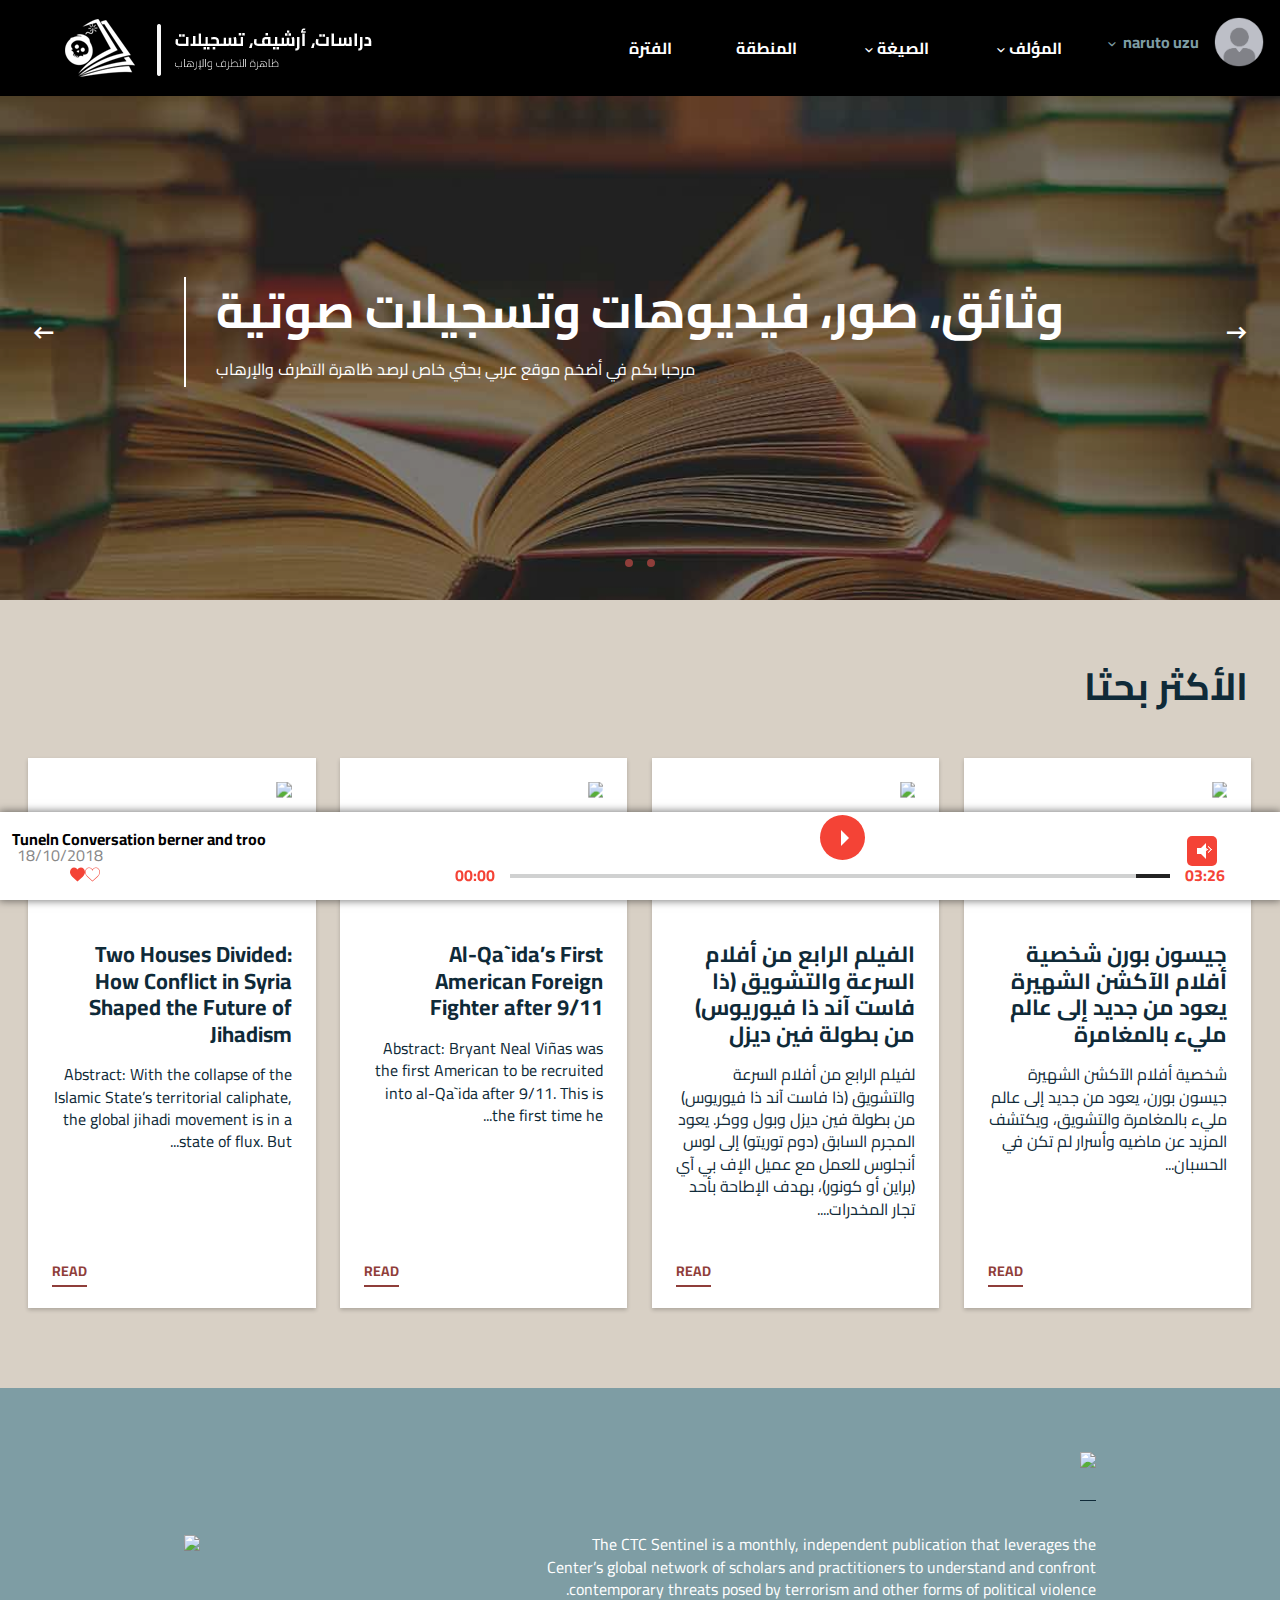
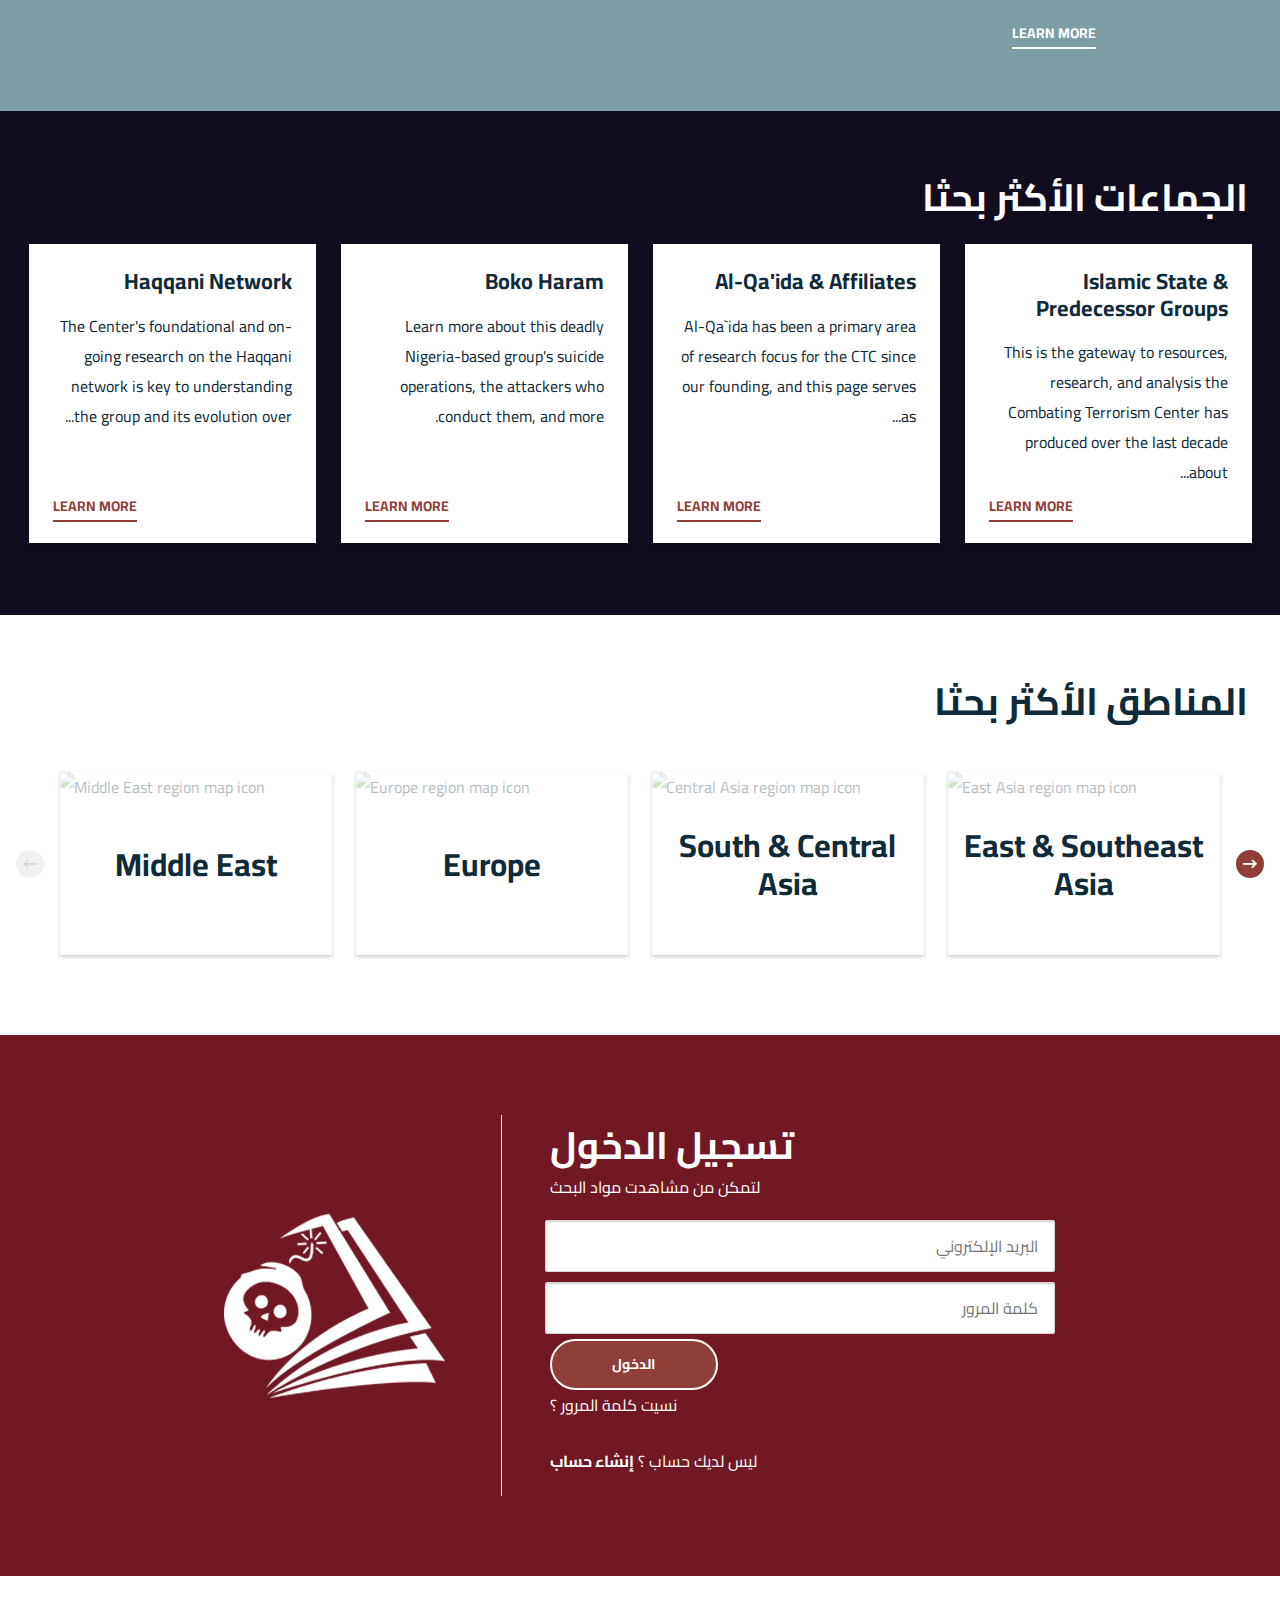
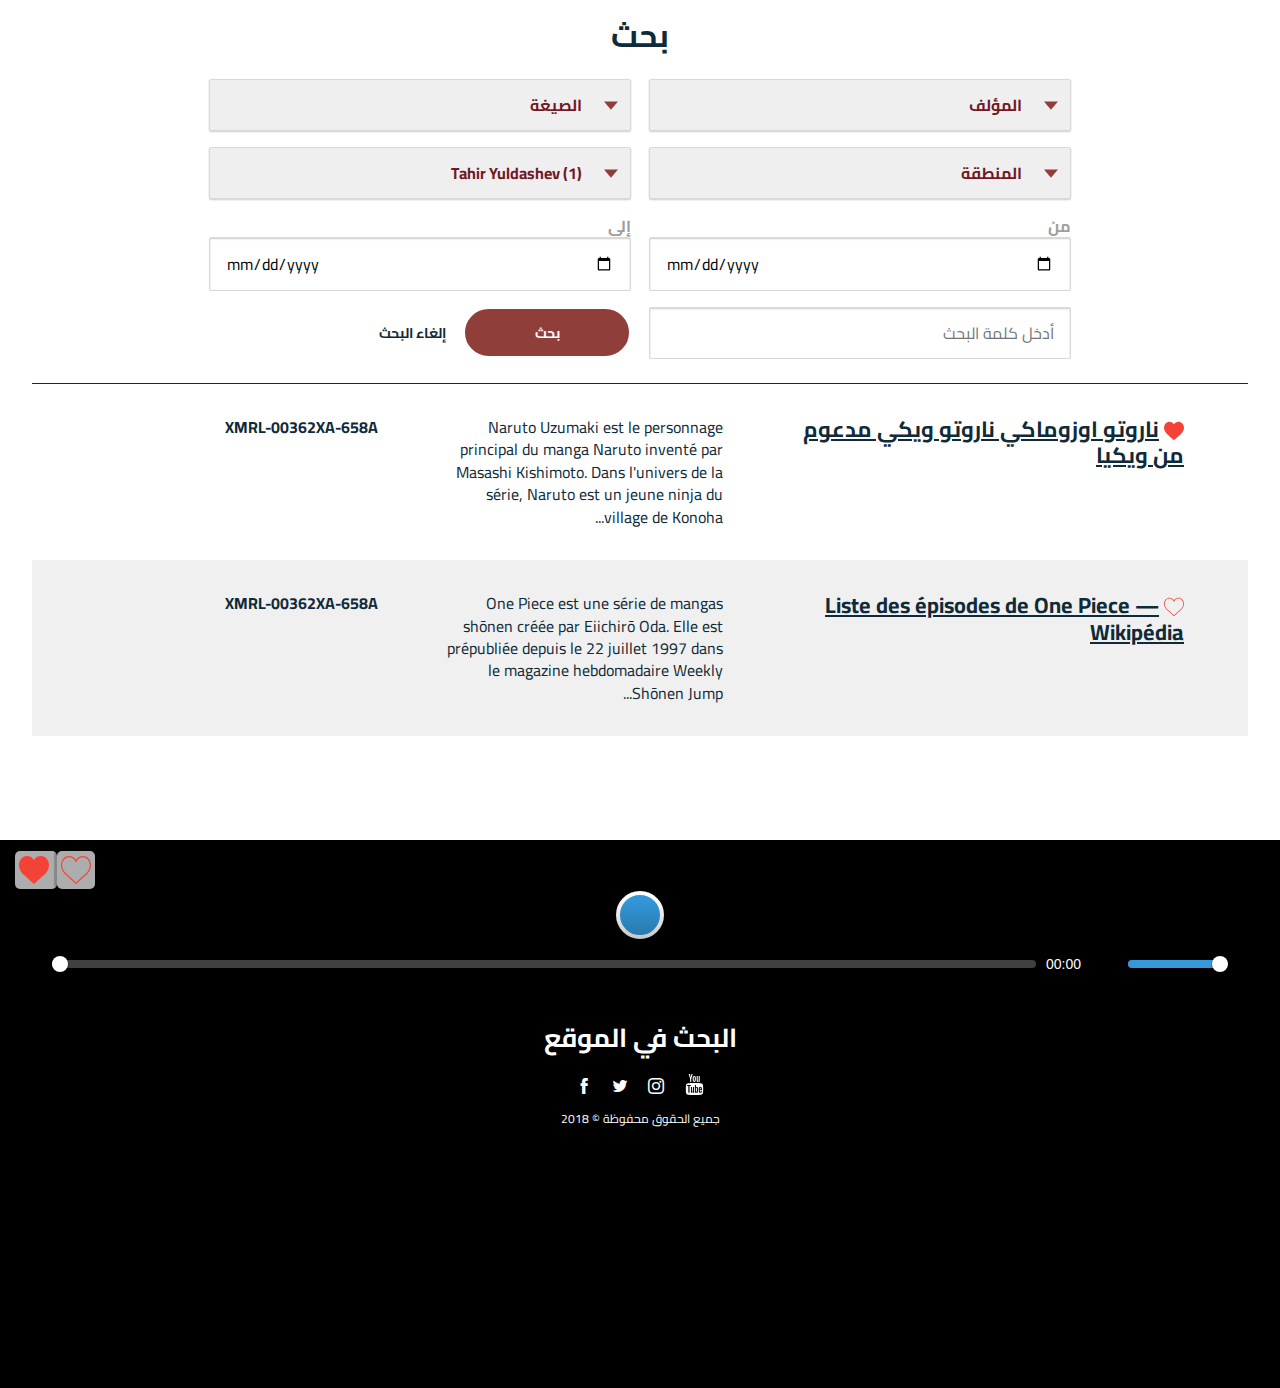
==== commit b154e27f: "initialize" ====
--- a/index.html
+++ b/index.html
@@ -129,7 +129,6 @@
         }
     </style>
     <title>Template </title>
-    <link href="https://fonts.googleapis.com/css?family=Cairo" rel="stylesheet">
     <link rel="preload" href="assets/css/main.css" as="style" onload="this.rel='stylesheet'">
     <noscript>
         <link rel="stylesheet" href="assets/css/main.css">
@@ -863,9 +862,10 @@
 
     <!-- Start: box (Audio) -->
     <div class="box-audio">
-        
-        <button class="btn-hide">إخفاء</button>
-        <button class="btn-show">إظهار</button>
+        <div class="btn-display-audio">
+            <button class="btn-hide">إخفاء</button>
+            <button class="btn-show">إظهار</button>
+        </div>
         <div class="info-audio">
             <img width="56" src="https://avatarfiles.alphacoders.com/946/94610.jpg" alt="">
             <p class="title-date">
@@ -891,7 +891,7 @@
     <!-- End: Box (Audio) -->
 
 
-    <!-- <script>(function (href, before, media) { "use strict"; var ss = window.document.createElement("link"); var ref = before || window.document.getElementsByTagName("script")[0]; var sheets = window.document.styleSheets; ss.rel = "stylesheet"; ss.href = href; ss.media = "only x"; ref.parentNode.insertBefore(ss, ref); function toggleMedia() { var defined; for (var i = 0; i < sheets.length; i++) { if (sheets[i].href && sheets[i].href.indexOf(href) > -1) { defined = true; } } if (defined) { ss.media = media || "all"; } else { setTimeout(toggleMedia); } } toggleMedia(); return ss; })('//fonts.googleapis.com/css?family=Cairo:600,700,900&amp;subset=arabic');</script> -->
+    <script>(function (href, before, media) { "use strict"; var ss = window.document.createElement("link"); var ref = before || window.document.getElementsByTagName("script")[0]; var sheets = window.document.styleSheets; ss.rel = "stylesheet"; ss.href = href; ss.media = "only x"; ref.parentNode.insertBefore(ss, ref); function toggleMedia() { var defined; for (var i = 0; i < sheets.length; i++) { if (sheets[i].href && sheets[i].href.indexOf(href) > -1) { defined = true; } } if (defined) { ss.media = media || "all"; } else { setTimeout(toggleMedia); } } toggleMedia(); return ss; })('//fonts.googleapis.com/css?family=Cairo:600,700,900&amp;subset=arabic');</script>
 
 
     <script defer src="https://code.jquery.com/jquery-1.12.4.min.js"></script>
--- a/assets/css/main.css
+++ b/assets/css/main.css
@@ -39,13 +39,16 @@
         max-width: 240px;
         background: #000;
         border-radius: 10px;
+        padding: 10px;
     }
 
     .mobile .user-info ul {
         position: static;
+        background: transparent;
     }
-    .mobile .user-info ul:after {
-        top: 24px;
+
+    .mobile .user-info ul li {
+        border-bottom: 1px solid #dddddd4f;
     }
 
     .box-audio .info-audio p {
@@ -62,9 +65,11 @@
         z-index: 5;
         margin: 5px;
     }
+
     .box-audio .btn-show {
-        display: none !important;
+        display: none;
     }
+
     .box-audio button:active {
         opacity: 0.67;
     }
@@ -73,4 +78,15 @@
         width: 100%;
     }
    
+}
+
+@media screen and (min-width: 850px) {
+    .btn-display-audio {
+        display: none;
+    }
+
+    .box-audio {
+        bottom: 0 !important;
+        transition: all 0.3s ease-in-out;
+    }
 }--- a/assets/css/main.css
+++ b/assets/css/main.css
@@ -39,13 +39,16 @@
         max-width: 240px;
         background: #000;
         border-radius: 10px;
+        padding: 10px;
     }
 
     .mobile .user-info ul {
         position: static;
+        background: transparent;
     }
-    .mobile .user-info ul:after {
-        top: 24px;
+
+    .mobile .user-info ul li {
+        border-bottom: 1px solid #dddddd4f;
     }
 
     .box-audio .info-audio p {
@@ -62,9 +65,11 @@
         z-index: 5;
         margin: 5px;
     }
+
     .box-audio .btn-show {
-        display: none !important;
+        display: none;
     }
+
     .box-audio button:active {
         opacity: 0.67;
     }
@@ -73,4 +78,15 @@
         width: 100%;
     }
    
+}
+
+@media screen and (min-width: 850px) {
+    .btn-display-audio {
+        display: none;
+    }
+
+    .box-audio {
+        bottom: 0 !important;
+        transition: all 0.3s ease-in-out;
+    }
 }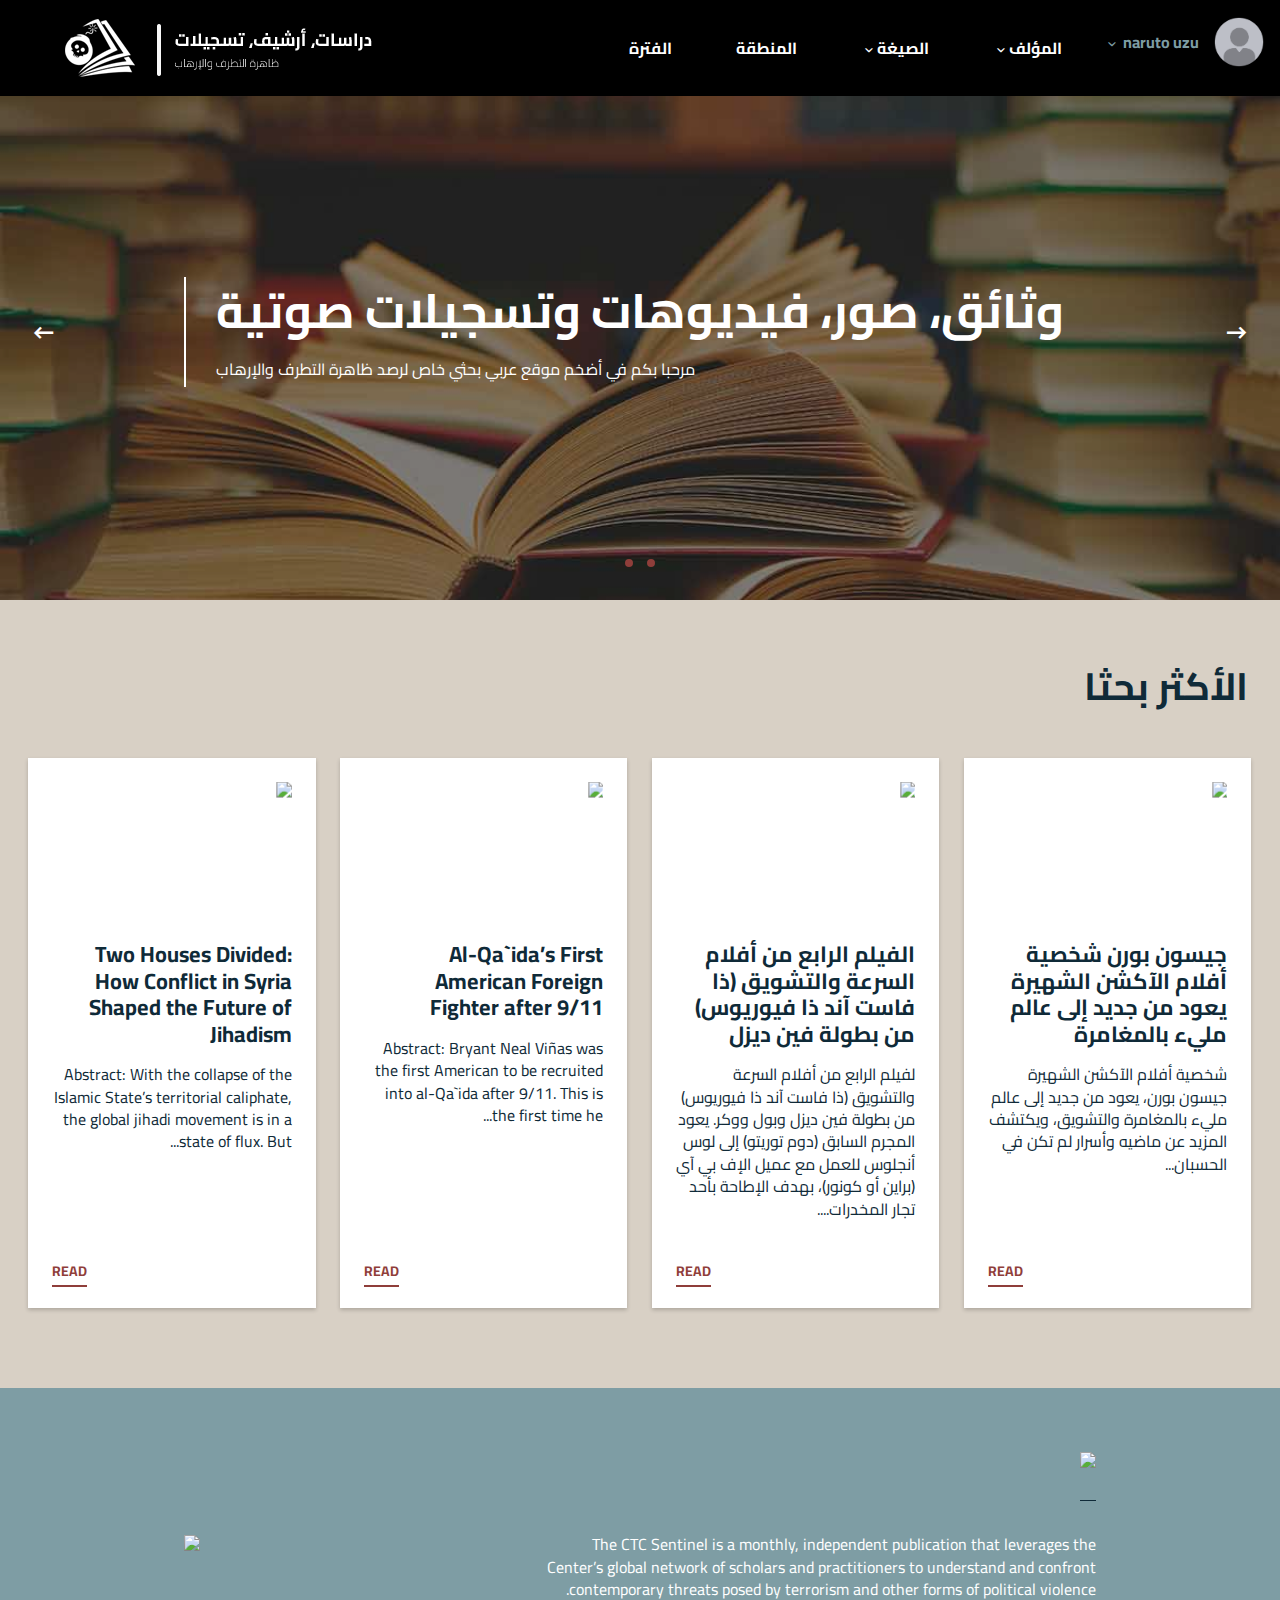
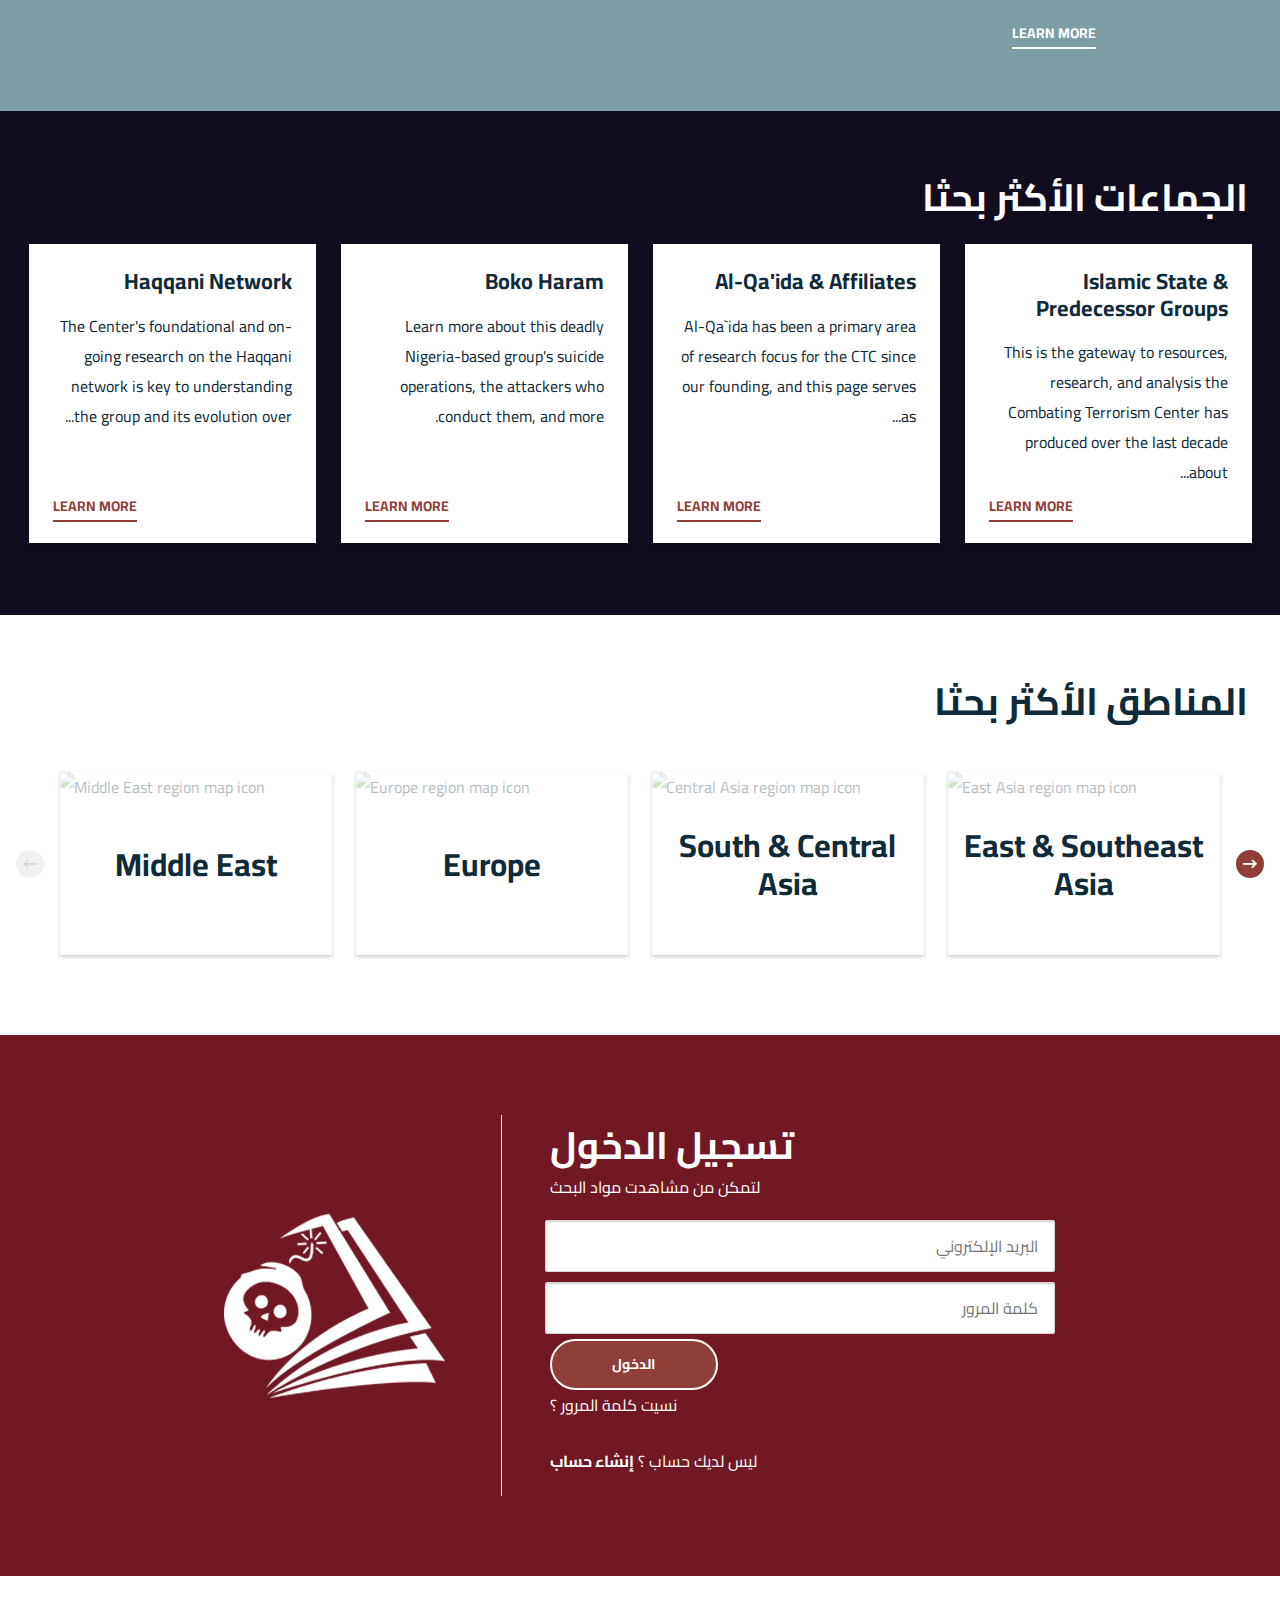
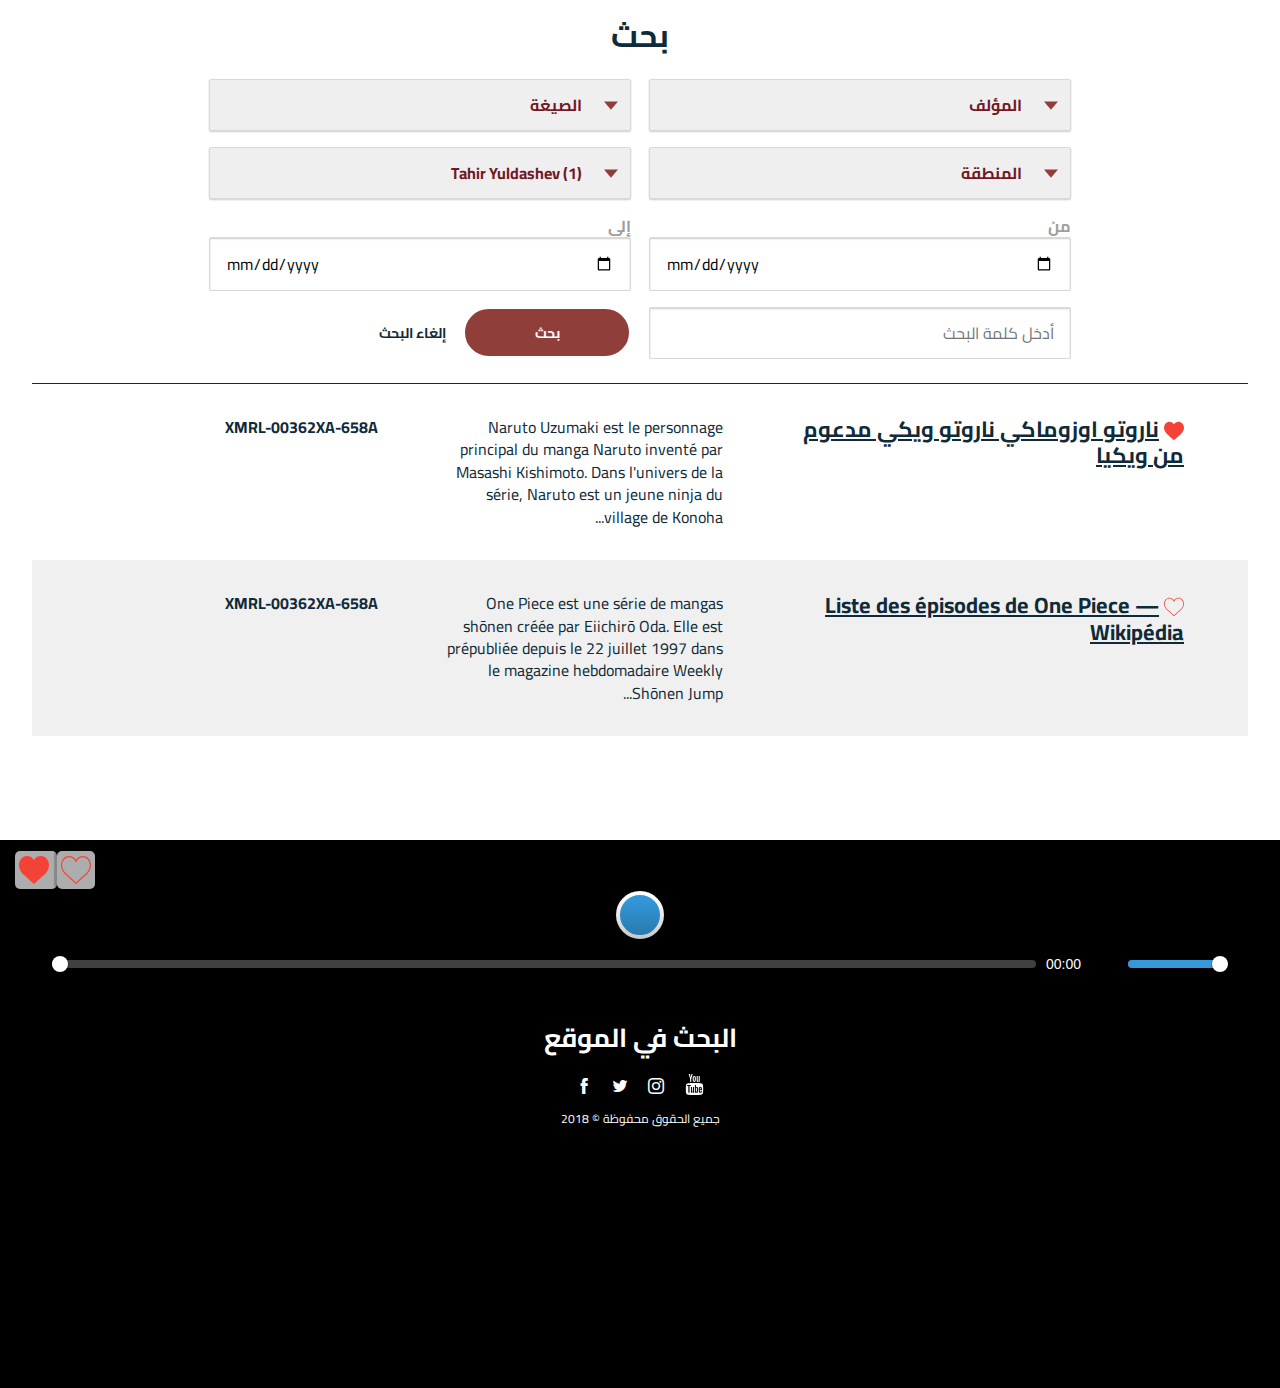
==== commit 4d5a4a7e: "initialize" ====
--- a/index.html
+++ b/index.html
@@ -861,33 +861,7 @@
     </footer>
 
     <!-- Start: box (Audio) -->
-    <div class="box-audio">
-        <div class="btn-display-audio">
-            <button class="btn-hide">إخفاء</button>
-            <button class="btn-show">إظهار</button>
-        </div>
-        <div class="info-audio">
-            <img width="56" src="https://avatarfiles.alphacoders.com/946/94610.jpg" alt="">
-            <p class="title-date">
-                <p>Tuneln Conversation berner and troo</p>
-                <span class="date">18/10/2018</span>
-                <span class="favoris">
-                    <!-- When is in favoris -->
-                    <i>
-                        <img width="15" src="assets/image/like.svg" alt="">
-                    </i>
-                    <!-- when not -->
-                    <i>
-                        <img width="15" src="assets/image/no-like.svg" alt="">
-                    </i>
-                </span>
-            </p>
-        </div>
-        <div class="clip-audio">
-            <audio src="assets/aud.mp3" preload="auto" controls>
-            </audio>
-        </div>
-    </div>
+    
     <!-- End: Box (Audio) -->
 
 
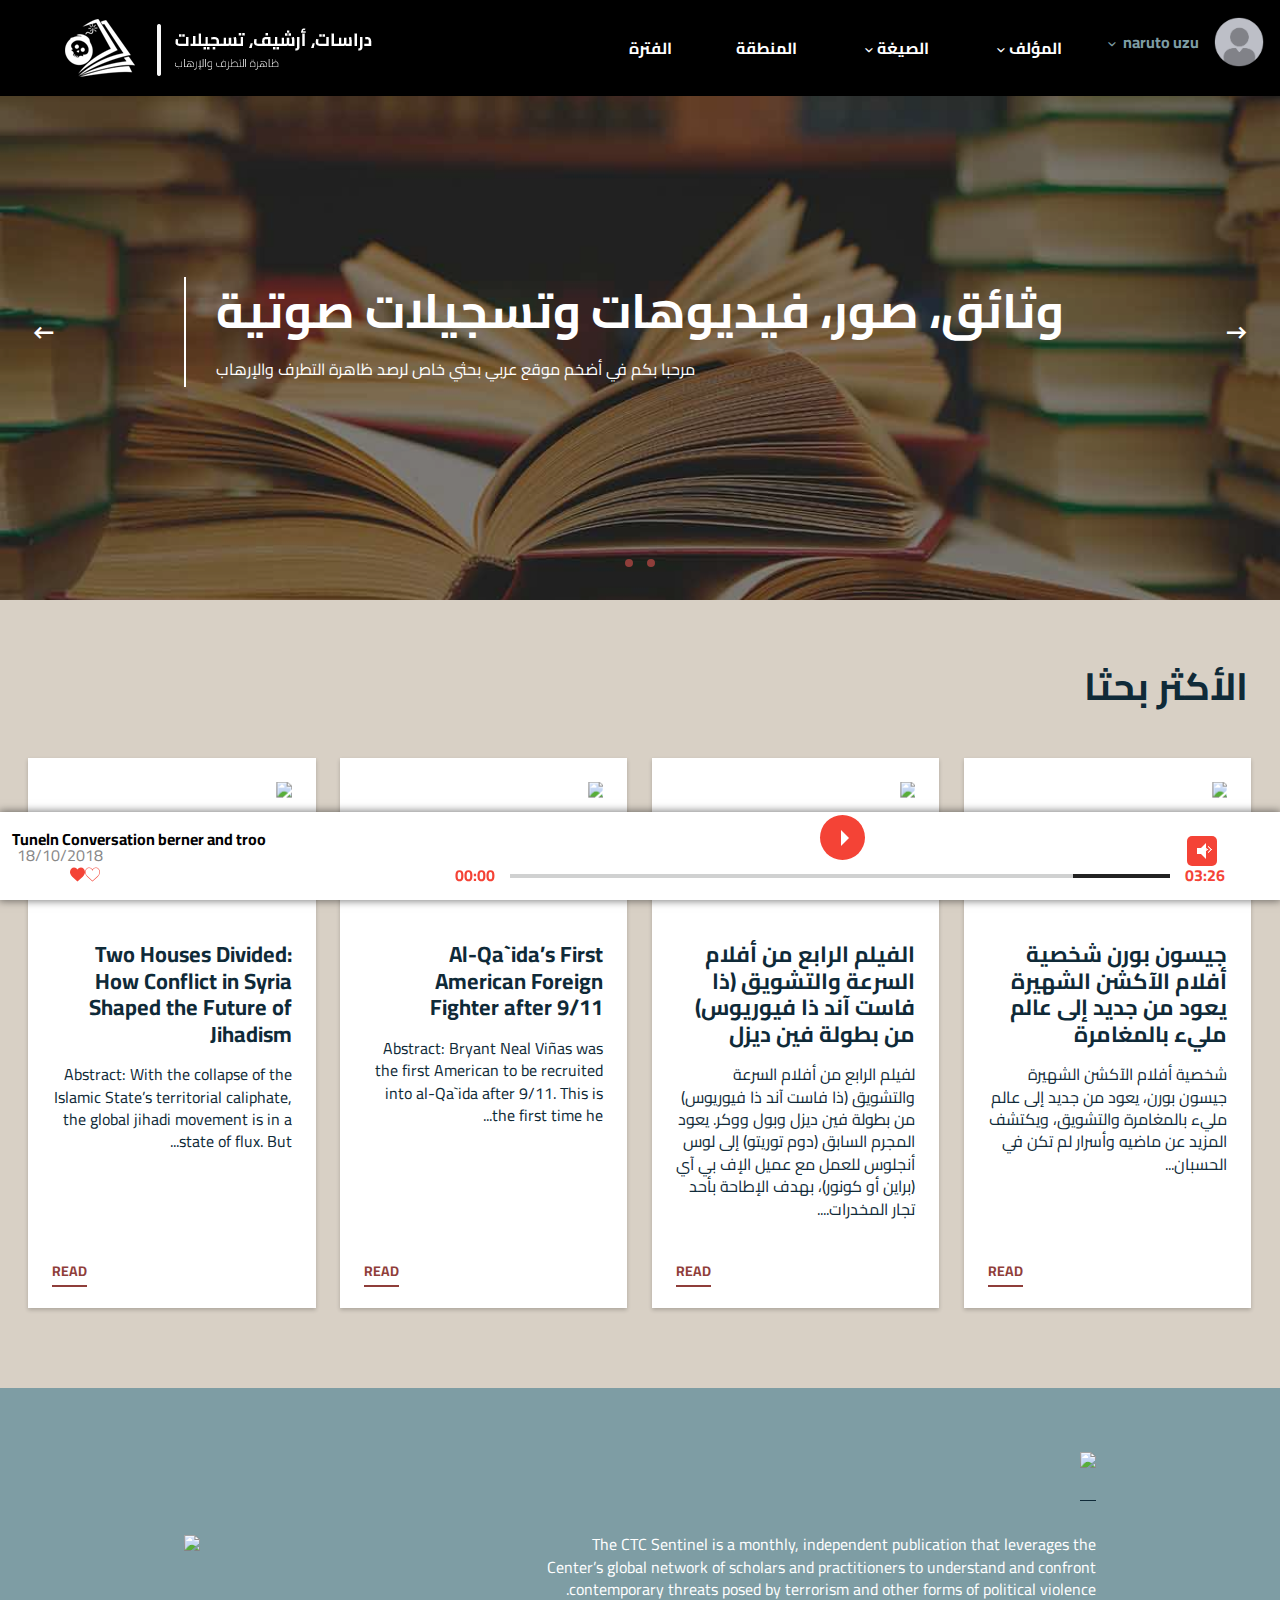
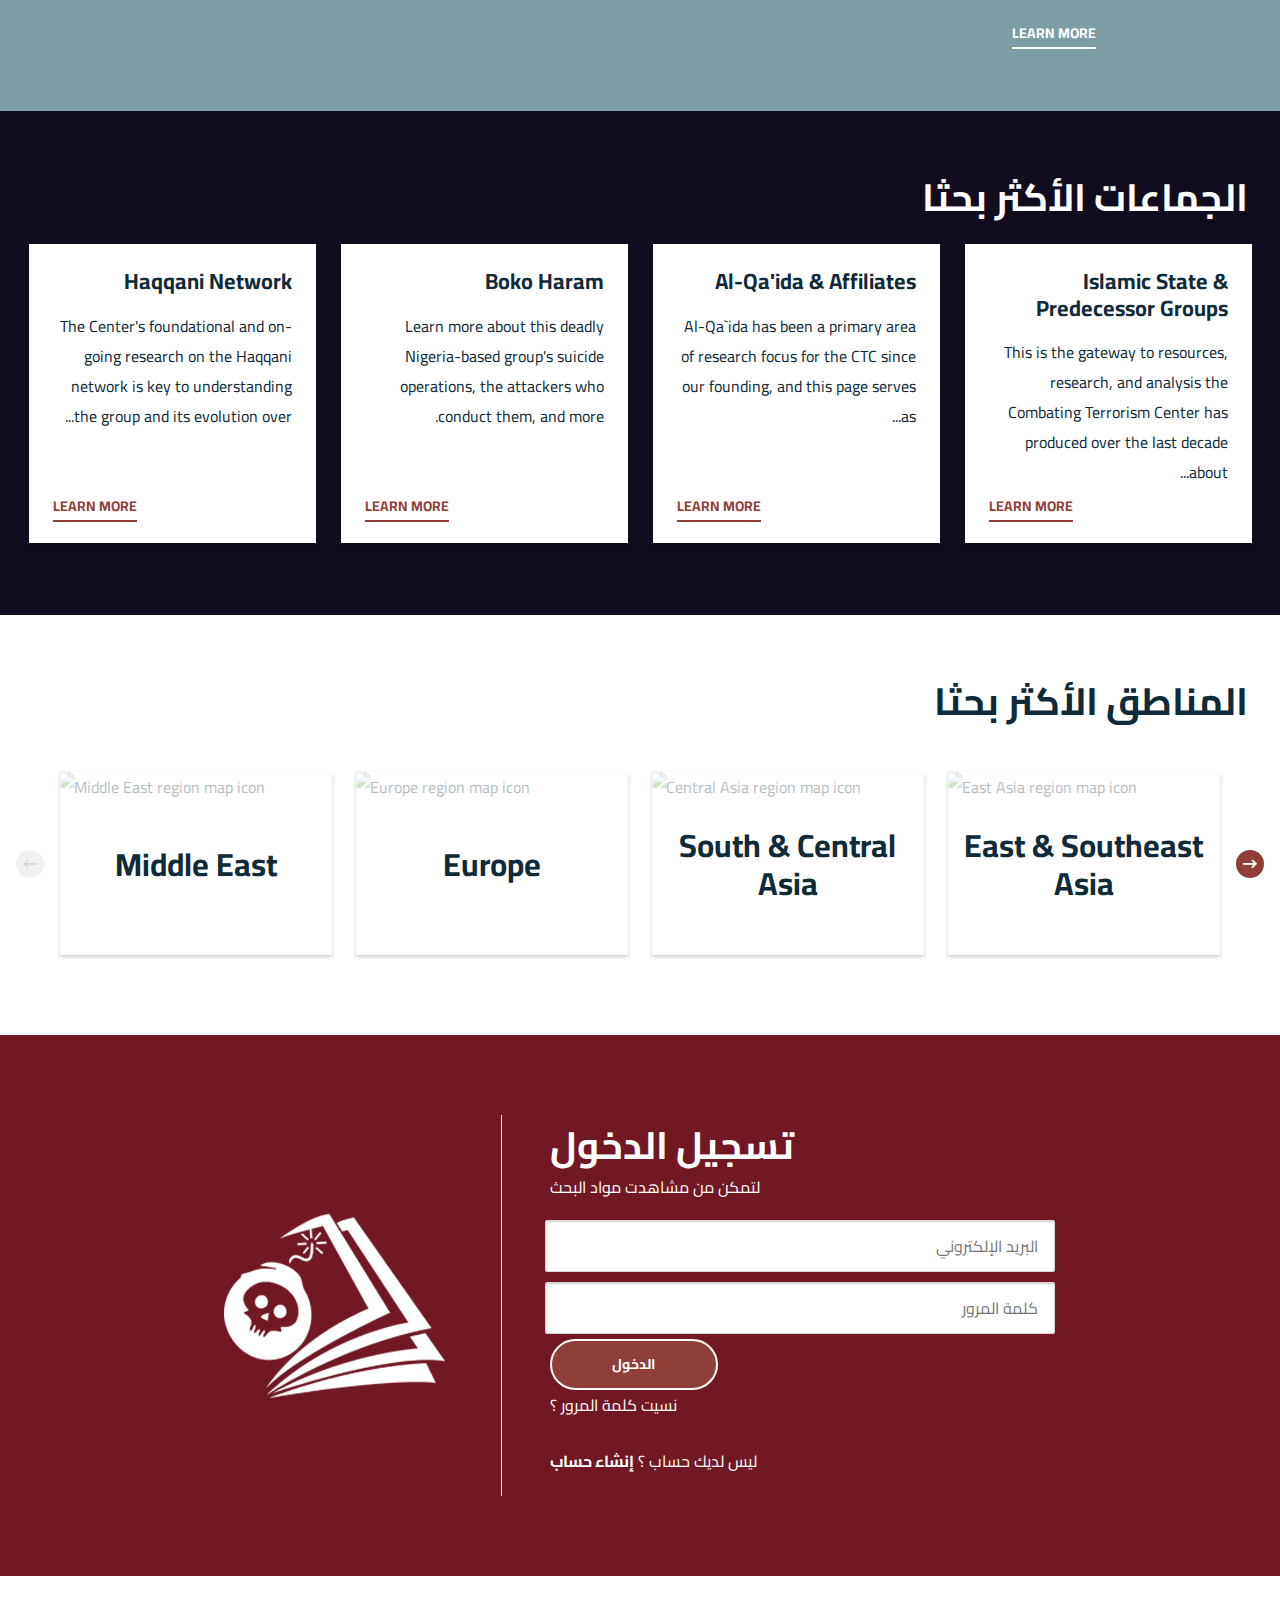
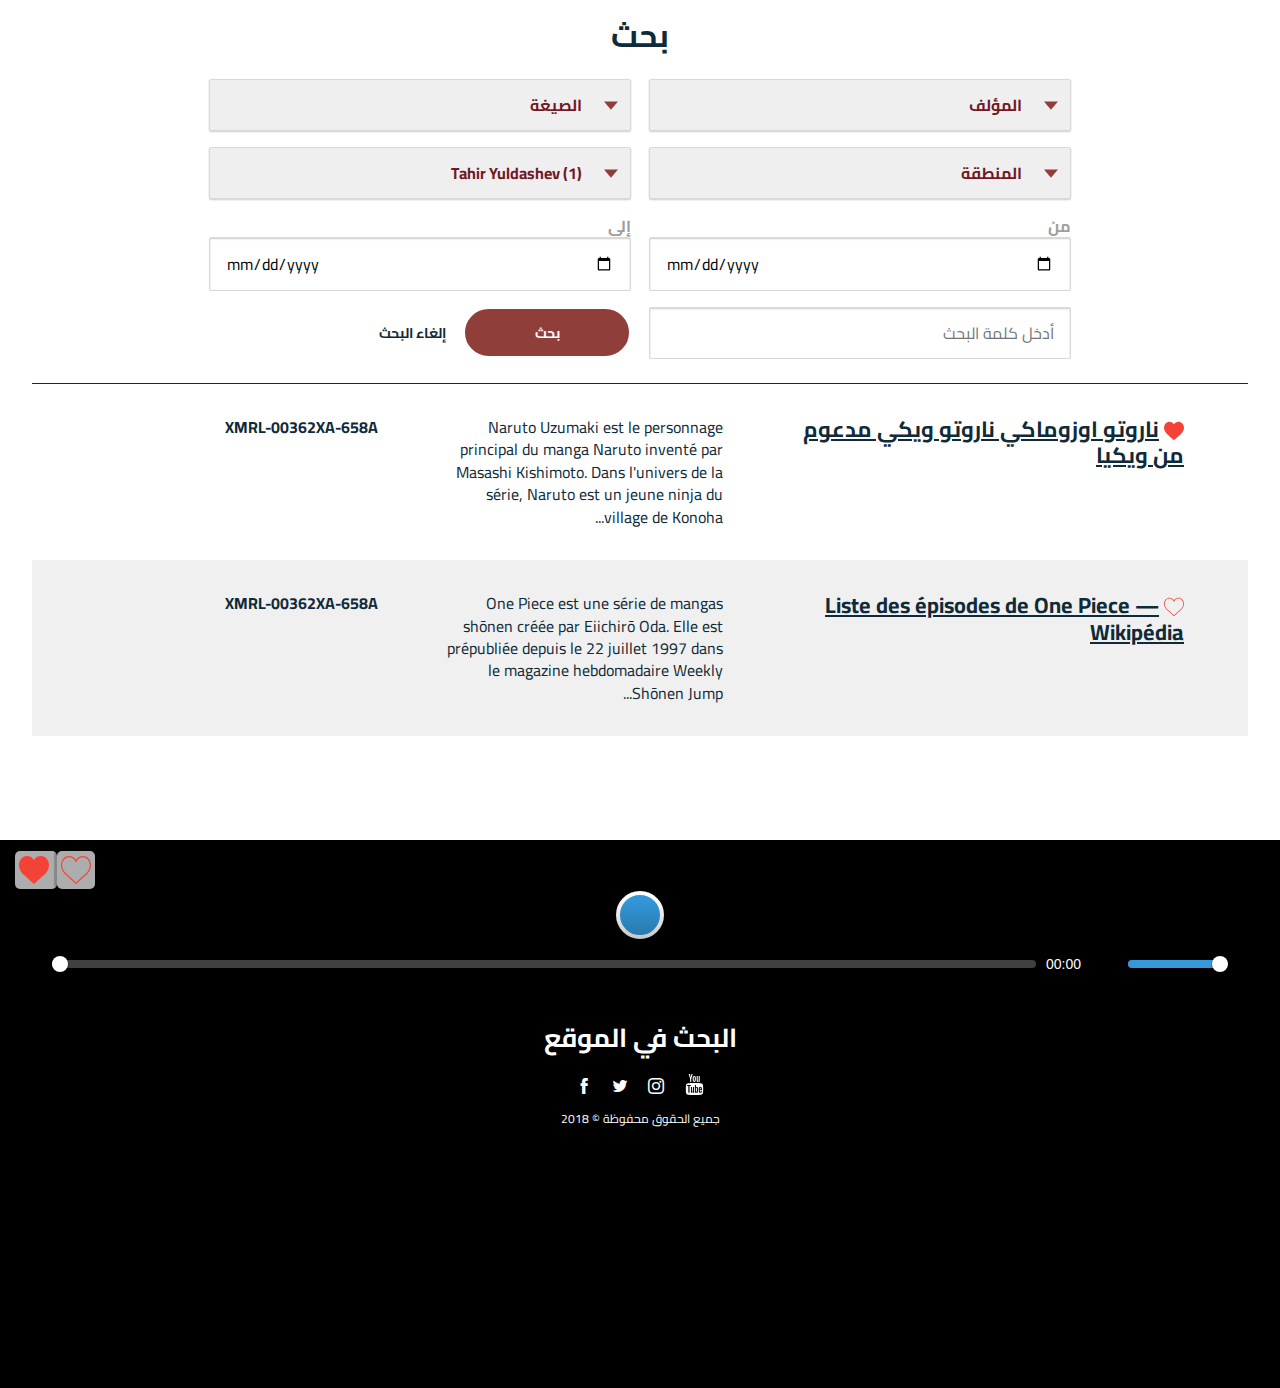
==== commit 003b56dd: "initialize" ====
--- a/index.html
+++ b/index.html
@@ -861,7 +861,33 @@
     </footer>
 
     <!-- Start: box (Audio) -->
-    
+    <div class="box-audio">
+        <div class="btn-display-audio">
+            <button class="btn-hide">إخفاء</button>
+            <button class="btn-show">إظهار</button>
+        </div>
+        <div class="info-audio">
+            <img width="56" src="https://avatarfiles.alphacoders.com/946/94610.jpg" alt="">
+            <p class="title-date">
+                <p>Tuneln Conversation berner and troo</p>
+                <span class="date">18/10/2018</span>
+                <span class="favoris">
+                    <!-- When is in favoris -->
+                    <i>
+                        <img width="15" src="assets/image/like.svg" alt="">
+                    </i>
+                    <!-- when not -->
+                    <i>
+                        <img width="15" src="assets/image/no-like.svg" alt="">
+                    </i>
+                </span>
+            </p>
+        </div>
+        <div class="clip-audio">
+            <audio src="assets/aud.mp3" preload="auto" controls>
+            </audio>
+        </div>
+    </div>
     <!-- End: Box (Audio) -->
 
 
